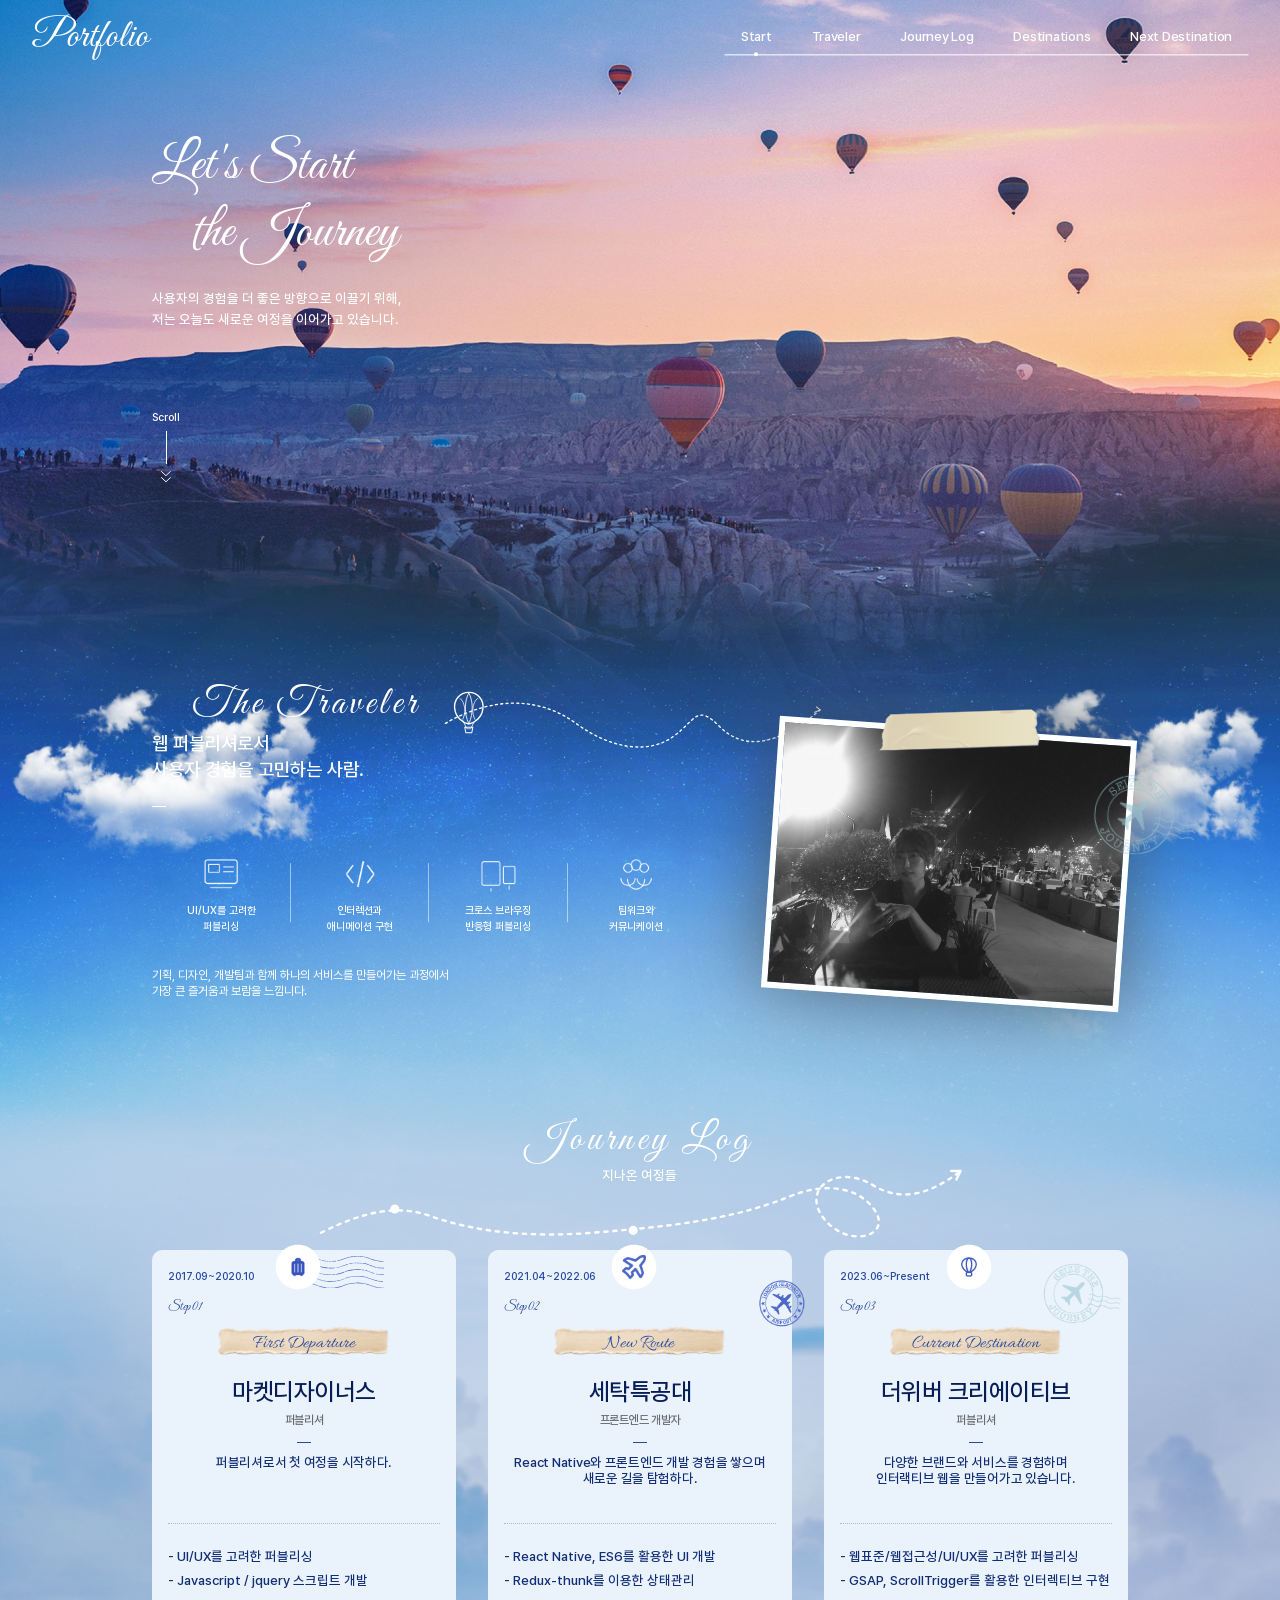
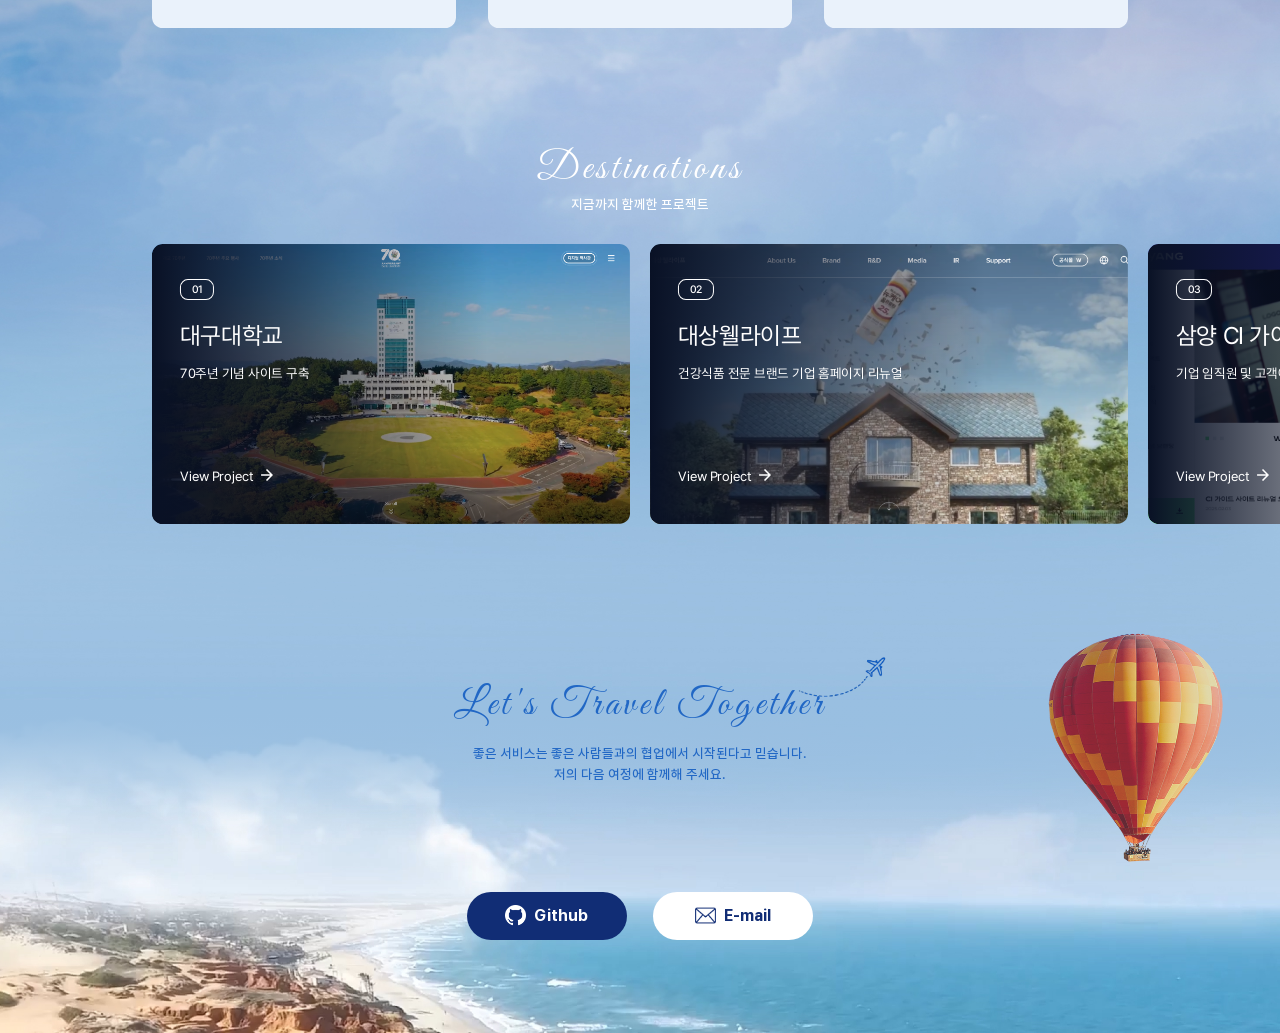
==== page/travel.html @ 0bab7b11 "update" ====
<!DOCTYPE html>
<html lang="ko">
<head>
    <meta charset="UTF-8">
    <meta http-equiv="X-UA-Compatible" content="IE=edge">
    <meta name="viewport" content="initial-scale=1.0, maximum-scale=1.0,user-scalable=no,width=device-width" />
    <meta name="format-detection" content="telephone=no" />
    <meta property="og:url" content="">
    <meta property="og:image" content="">
    <meta name="keywords" content="">
    <meta name="description" content="">
    <meta property="og:title" content="">
    <meta property="og:description" content="">
    <meta property="og:type" content="website">
    <link rel="shortcut icon" type="image/x-icon" href="">
    <link rel="stylesheet" type="text/css" href="../css/plugin/swiper-11.2.10.min.css">
    <link rel="stylesheet" type="text/css" href="../css/reset/style.min.css">
    <link rel="stylesheet" type="text/css" href="../css/font/style.min.css">
    <link rel="stylesheet" type="text/css" href="../css/layout/style.min.css">
    <link rel="stylesheet" href="../css/page/travel/style.min.css">
    <title></title>
</head>
<body>
    <div id="wrap"  class="wrap travel">
        <div id="header">
            <a href="/" class="logo">Portfolio</a>
            <div class="gnb_wrap">
                <ul class="gnb_list">
                    <li class="active"><span>Start</span></li>
                    <li><span>Traveler</span></li>
                    <li><span>Journey Log</span></li>
                    <li><span>Destinations</span></li>
                    <li><span>Next Destination</span></li>
                </ul>
            </div>
            <div class="etc_wrap">
                <button type="button" class="mobile_menu_btn"><i></i><i></i><i></i>모바일 메뉴</button>
            </div>
        </div>
        <div id="container" class="container">
            <div class="content">
				<div class="sec sec01">
                    <div class="bg_box"></div>
                    <div class="con01">
                        <div class="row_wrap">
                            <div class="row">
                                <div class="col-10 offset-1">
                                    <div class="kv_tit">
                                        <strong>Let's Start</strong>
                                        <strong>the Journey</strong>
                                    </div>
                                    <p class="kv_sub_txt">
                                        사용자의 경험을 더 좋은 방향으로 이끌기 위해,<br>
                                        저는 오늘도 새로운 여정을 이어가고 있습니다.
                                    </p>
                                    <div class="scroll_box">
                                        <span class="scroll_txt">Scroll</span>
                                        <div class="scroll_arrow"></div>
                                    </div>
                                </div>
                            </div>
                        </div>
                    </div>
                    <div class="con02">
                        <div class="cont cont01">
                            <div class="cloud_box">
                                <div class="cloud_img01"></div>
                                <div class="cloud_img02"></div>
                            </div>
                            <div class="row_wrap">
                                <div class="row">
                                    <div class="col-10 offset-1">
                                        <div class="cont01_box">
                                            <div class="tit_box">
                                                <h3>The Traveler <span class="shape_icon"></span></h3>
                                                <p class="tit_info">웹 퍼블리셔로서<br>사용자 경험을 고민하는 사람.</p>
                                                <em class="line"></em>
                                                <div class="info_item">
                                                    <div class="ux_item">
                                                        <img src="../images/travel/icon_uiux.png" alt="">
                                                        <span>UI/UX를 고려한<br>퍼블리싱</span>
                                                    </div>
                                                    <div class="ux_item">
                                                        <img src="../images/travel/icon_code_fixed.png" alt="">
                                                        <span>인터렉션과<br>애니메이션 구현</span>
                                                    </div>
                                                    <div class="ux_item">
                                                        <img src="../images/travel/icon_responsive.png" alt="">
                                                        <span>크로스 브라우징<br>반응형 퍼블리싱</span>
                                                    </div>
                                                    <div class="ux_item">
                                                        <img src="../images/travel/icon_teamwork.png" alt="">
                                                        <span>팀워크와<br>커뮤니케이션</span>
                                                    </div>
                                                </div>
                                                <strong>기획, 디자인, 개발팀과 함께 하나의 서비스를 만들어가는 과정에서<br>가장 큰 즐거움과 보람을 느낌니다. </strong>
                                            </div>
                                            <div class="img_box">
                                                <div class="sticker_icon"></div>
                                                <img src="../images/main/profile_img.jpg" alt="" class="profile_img">
                                                <span class="icon_stamp"></span>
                                            </div>
                                        </div>
                                    </div>
                                </div>
                            </div>
                        </div>
                        <div class="cont cont02">
                            <div class="row_wrap">
                                <div class="row">
                                    <div class="col-10 offset-1">
                                        <div class="tit_box">
                                            <h3>Journey Log</h3>
                                            <span>지나온 여정들</span>
                                            <div class="dot_top_line"></div>
                                        </div>
                                        <div class="list_box">
                                            <div class="box_item box01">
                                                <div class="icon_box">
                                                    <span class="icon_img01"></span>
                                                    <span class="icon_img02"></span>
                                                </div>
                                                <div class="box_inner">
                                                    <div class="txt_box">
                                                        <span class="period">2017.09~2020.10</span>
                                                        <span class="step">Step 01</span>
                                                        <div class="journey_step">
                                                            <p>First Departure</p>
                                                        </div>
                                                        <div class="sub_box">
                                                            <p class="company_txt">
                                                                마켓디자이너스<br>
                                                                <span>퍼블리셔</span>
                                                            </p>
                                                            <em class="line"></em>
                                                            <p class="sub_txt">퍼블리셔로서 첫 여정을 시작하다.</p>
                                                        </div>
                                                    </div>
                                                    <div class="info_box">
                                                        <ul>
                                                            <li>- UI/UX를 고려한 퍼블리싱</li>
                                                            <li>- Javascript / jquery 스크립트 개발</li>
                                                        </ul>
                                                    </div>
                                                </div>
                                            </div>
                                            <div class="box_item box02">
                                                <div class="icon_box">
                                                    <span class="icon_img01"></span>
                                                    <span class="icon_img02"></span>
                                                </div>
                                                <div class="box_inner">
                                                    <div class="txt_box">
                                                        <span class="period">2021.04~2022.06</span>
                                                        <span class="step">Step 02</span>
                                                        <div class="journey_step">
                                                            <p>New Route</p>
                                                        </div>
                                                        <div class="sub_box">
                                                            <p class="company_txt">
                                                                세탁특공대<br>
                                                                <span>프론트엔드 개발자</span>
                                                            </p>
                                                            <em class="line"></em>
                                                            <p class="sub_txt">React Native와 프론트엔드 개발 경험을 쌓으며<br>새로운 길을 탐험하다.</p>
                                                        </div>
                                                    </div>
                                                    <div class="info_box">
                                                        <ul>
                                                            <li>- React Native, ES6를 활용한 UI 개발</li>
                                                            <li>- Redux-thunk를 이용한 상태관리</li>
                                                        </ul>
                                                    </div>
                                                </div>
                                            </div>
                                            <div class="box_item box03">
                                                <div class="icon_box">
                                                    <span class="icon_img01"></span>
                                                    <span class="icon_img02"></span>
                                                </div>
                                                <div class="box_inner">
                                                    <div class="txt_box">
                                                        <span class="period">2023.06~Present</span>
                                                        <span class="step">Step 03</span>
                                                        <div class="journey_step">
                                                            <p>Current Destination</p>
                                                        </div>
                                                        <div class="sub_box">
                                                            <p class="company_txt">
                                                                더위버 크리에이티브<br>
                                                                <span>퍼블리셔</span>
                                                            </p>
                                                            <em class="line"></em>
                                                            <p class="sub_txt">다양한 브랜드와 서비스를 경험하며<br>인터랙티브 웹을 만들어가고 있습니다.</p>
                                                        </div>
                                                    </div>
                                                    <div class="info_box">
                                                        <ul>
                                                            <li>- 웹표준/웹접근성/UI/UX를 고려한 퍼블리싱</li>
                                                            <li>- GSAP, ScrollTrigger를 활용한 인터렉티브 구현</li>
                                                        </ul>
                                                    </div>
                                                </div>
                                            </div>
                                        </div>
                                        <div class="dot_bottom_line"></div>
                                        <!-- <p class="log_txt">더 넓은 세상을 경험하며, 더 좋은 사용자 경험을 만들어가는 여정은 계속됩니다.</p> -->
                                    </div>
                                </div>
                            </div>
                        </div>
                        <div class="cont cont03">
                            <div class="row_wrap">
                                <div class="row">
                                    <div class="col-10 offset-1">
                                        <div class="tit_box">
                                            <h3>Destinations</h3>
                                            <span>지금까지 함께한 프로젝트</span>
                                        </div>
                                        <div class="swiper project_swiper">
                                            <div class="swiper-wrapper">
                                                <div class="swiper-slide">
                                                    <div class="bg_img"></div>
                                                    <div class="slide_inner">
                                                        <div class="project_tit">
                                                            <span class="number">01</span>
                                                            <strong>대구대학교</strong>
                                                            <p>70주년 기념 사이트 구축</p>
                                                        </div>
                                                        <a href="./sub_page/page12.html" class="link_txt">View Project <span class="arrow_btn"></span></a>
                                                    </div>
                                                </div>
                                                <div class="swiper-slide">
                                                    <div class="bg_img"></div>
                                                    <div class="slide_inner">
                                                        <div class="project_tit">
                                                            <span class="number">02</span>
                                                            <strong>대상웰라이프</strong>
                                                            <p>건강식품 전문 브랜드 기업 홈페이지 리뉴얼</p>
                                                        </div>
                                                        <a href="./sub_page/page11.html" class="link_txt">View Project <span class="arrow_btn"></span></a>
                                                    </div>
                                                </div>
                                                <div class="swiper-slide">
                                                    <div class="bg_img"></div>
                                                    <div class="slide_inner">
                                                        <div class="project_tit">
                                                            <span class="number">03</span>
                                                            <strong>삼양 CI 가이드</strong>
                                                            <p>기업 임직원 및 고객에게 효율적으로 전달하기 위한 사이트 구축</p>
                                                        </div>
                                                        <a href="./sub_page/page10.html" class="link_txt">View Project <span class="arrow_btn"></span></a>
                                                    </div>
                                                </div>
                                                <div class="swiper-slide">
                                                    <div class="bg_img"></div>
                                                    <div class="slide_inner">
                                                        <div class="project_tit">
                                                            <span class="number">04</span>
                                                            <strong>삼양홀딩스</strong>
                                                            <p>기업CI 변경으로 인한 전 계열사 CI 리뉴얼 작업</p>
                                                        </div>
                                                        <a href="./sub_page/page9.html" class="link_txt">View Project <span class="arrow_btn"></span></a>
                                                    </div>
                                                </div>
                                                <div class="swiper-slide">
                                                    <div class="bg_img"></div>
                                                    <div class="slide_inner">
                                                        <div class="project_tit">
                                                            <span class="number">05</span>
                                                            <strong>하나투어</strong>
                                                            <p>국·영·중·일 4개 언어 버전의 통합 웹사이트 구축</p>
                                                        </div>
                                                        <a href="./sub_page/page8.html" class="link_txt">View Project <span class="arrow_btn"></span></a>
                                                    </div>
                                                </div>
                                                <div class="swiper-slide">
                                                    <div class="bg_img"></div>
                                                    <div class="slide_inner">
                                                        <div class="project_tit">
                                                            <span class="number">06</span>
                                                            <strong>삼익 THK</strong>
                                                            <p>B2B 제조기업 웹사이트 리뉴얼 구축</p>
                                                        </div>
                                                        <a href="./sub_page/page7.html" class="link_txt">View Project <span class="arrow_btn"></span></a>
                                                    </div>
                                                </div>
                                                <div class="swiper-slide">
                                                    <div class="bg_img"></div>
                                                    <div class="slide_inner">
                                                        <div class="project_tit">
                                                            <span class="number">07</span>
                                                            <strong>BGF 에코머티리얼즈</strong>
                                                            <p>금속/화학업분야 웹사이트 구축</p>
                                                        </div>
                                                        <a href="./sub_page/page6.html" class="link_txt">View Project <span class="arrow_btn"></span></a>
                                                    </div>
                                                </div>
                                                <div class="swiper-slide">
                                                    <div class="bg_img"></div>
                                                    <div class="slide_inner">
                                                        <div class="project_tit">
                                                            <span class="number">08</span>
                                                            <strong>세탁특공대</strong>
                                                            <p>세탁특공대 앱 서비스</p>
                                                        </div>
                                                        <a href="./sub_page/page5.html" class="link_txt">View Project <span class="arrow_btn"></span></a>
                                                    </div>
                                                </div>
                                                <div class="swiper-slide">
                                                    <div class="bg_img"></div>
                                                    <div class="slide_inner">
                                                        <div class="project_tit">
                                                            <span class="number">09</span>
                                                            <strong>위매치다이사</strong>
                                                            <p>위매치다이사 서비스 구축 및 유지운영</p>
                                                        </div>
                                                        <a href="./sub_page/page4.html" class="link_txt">View Project <span class="arrow_btn"></span></a>
                                                    </div>
                                                </div>
                                                <div class="swiper-slide">
                                                    <div class="bg_img"></div>
                                                    <div class="slide_inner">
                                                        <div class="project_tit">
                                                            <span class="number">10</span>
                                                            <strong>마켓디자이너스</strong>
                                                            <p>마켓디자이너스 리뉴얼 및 유지운영</p>
                                                        </div>
                                                        <a href="./sub_page/page3.html" class="link_txt">View Project <span class="arrow_btn"></span></a>
                                                    </div>
                                                </div>
                                                <div class="swiper-slide">
                                                    <div class="bg_img"></div>
                                                    <div class="slide_inner">
                                                        <div class="project_tit">
                                                            <span class="number">11</span>
                                                            <strong>위매치부동산</strong>
                                                            <p>위매치부동산 리뉴얼 및 유지운영</p>
                                                        </div>
                                                        <a href="./sub_page/page2.html" class="link_txt">View Project <span class="arrow_btn"></span></a>
                                                    </div>
                                                </div>
                                                <div class="swiper-slide">
                                                    <div class="bg_img"></div>
                                                    <div class="slide_inner">
                                                        <div class="project_tit">
                                                            <span class="number">12</span>
                                                            <strong>위매치머니</strong>
                                                            <p>위매치머니 리뉴얼 및 유지운영</p>
                                                        </div>
                                                        <a href="./sub_page/page1.html" class="link_txt">View Project <span class="arrow_btn"></span></a>
                                                    </div>
                                                </div>
                                            </div>
                                            <div class="swiper-pagination"></div>
                                        </div>
                                    </div>
                                </div>
                            </div>
                        </div>
                        <div class="cont cont04">
                            <div class="icon_balloon"></div>
                            <div class="row_wrap">
                                <div class="row">
                                    <div class="col-10 offset-1">
                                        <div class="tit_box">
                                            <h3>Let's Travel Together <span class="shape_icon"></span></h3>
                                            <span>
                                                좋은 서비스는 좋은 사람들과의 협업에서 시작된다고 믿습니다.<br>
                                                저의 다음 여정에 함께해 주세요.
                                            </span>
                                        </div>
                                        <div class="contact_box">
                                            <a href="https://github.com/elisabethyoon" target="_blank"><span class="github_icon"></span>Github</a>
                                            <a href="mailto:careerbetty@gmail.com" target="_blank"><span class="email_icon"></span>E-mail</a>
                                        </div>
                                    </div>
                                </div>
                            </div>
                        </div>
                    </div>
                    <div class="video_wrap">
                        <video muted playsinline loop src="../images/travel/sec01_video.mp4"></video>
                    </div>
                </div>
            </div>
        </div>
        <!-- grid -->
        <div class="grid_guide" id="gridGuide">
            <div class="row_wrap">
                <div class="row">
                    <div class="col-1">
                        <div class="content"></div>
                    </div>
                    <div class="col-1">
                        <div class="content"></div>
                    </div>
                    <div class="col-1">
                        <div class="content"></div>
                    </div>
                    <div class="col-1">
                        <div class="content"></div>
                    </div>
                    <div class="col-1">
                        <div class="content"></div>
                    </div>
                    <div class="col-1">
                        <div class="content"></div>
                    </div>
                    <div class="col-1">
                        <div class="content"></div>
                    </div>
                    <div class="col-1">
                        <div class="content"></div>
                    </div>
                    <div class="col-1">
                        <div class="content"></div>
                    </div>
                    <div class="col-1">
                        <div class="content"></div>
                    </div>
                    <div class="col-1">
                        <div class="content"></div>
                    </div>
                    <div class="col-1">
                        <div class="content"></div>
                    </div>
                </div>
            </div>
        </div>
        <!-- // grid -->
    </div>
    <!-- plugin -->
    <script src="../js/plugin/jquery-3.4.1.min.js"></script>
    <script src="../js/plugin/lenis.min.js"></script>
    <script src="../js/plugin/gsap.min.js"></script>
    <script src="../js/plugin/ScrollTrigger.min.js"></script>
    <script src="../js/plugin/ScrollToPlugin.min.js"></script>
    <script src="../js/plugin/swiper11.2.10.min.js"></script>
    <!-- <script src="../js/page/main.js"></script> -->
    <script src="../js/page/travel.js"></script>
</body>
</html>
---- css/reset/style.min.css ----
@media(min-width: 1025px){.col-1{flex:0 0 auto;flex-basis:8.3333333333%;width:8.3333333333%;padding:0 calc(max(calc(20px * var(--base-ratio)), calc(calc(20 / var(--base-size)) * var(--base-percent)))*.5);box-sizing:border-box;position:relative}.offset-1{margin-left:8.3333333333%;position:relative}.col-2{flex:0 0 auto;flex-basis:16.6666666667%;width:16.6666666667%;padding:0 calc(max(calc(20px * var(--base-ratio)), calc(calc(20 / var(--base-size)) * var(--base-percent)))*.5);box-sizing:border-box;position:relative}.offset-2{margin-left:16.6666666667%;position:relative}.col-3{flex:0 0 auto;flex-basis:25%;width:25%;padding:0 calc(max(calc(20px * var(--base-ratio)), calc(calc(20 / var(--base-size)) * var(--base-percent)))*.5);box-sizing:border-box;position:relative}.offset-3{margin-left:25%;position:relative}.col-4{flex:0 0 auto;flex-basis:33.3333333333%;width:33.3333333333%;padding:0 calc(max(calc(20px * var(--base-ratio)), calc(calc(20 / var(--base-size)) * var(--base-percent)))*.5);box-sizing:border-box;position:relative}.offset-4{margin-left:33.3333333333%;position:relative}.col-5{flex:0 0 auto;flex-basis:41.6666666667%;width:41.6666666667%;padding:0 calc(max(calc(20px * var(--base-ratio)), calc(calc(20 / var(--base-size)) * var(--base-percent)))*.5);box-sizing:border-box;position:relative}.offset-5{margin-left:41.6666666667%;position:relative}.col-6{flex:0 0 auto;flex-basis:50%;width:50%;padding:0 calc(max(calc(20px * var(--base-ratio)), calc(calc(20 / var(--base-size)) * var(--base-percent)))*.5);box-sizing:border-box;position:relative}.offset-6{margin-left:50%;position:relative}.col-7{flex:0 0 auto;flex-basis:58.3333333333%;width:58.3333333333%;padding:0 calc(max(calc(20px * var(--base-ratio)), calc(calc(20 / var(--base-size)) * var(--base-percent)))*.5);box-sizing:border-box;position:relative}.offset-7{margin-left:58.3333333333%;position:relative}.col-8{flex:0 0 auto;flex-basis:66.6666666667%;width:66.6666666667%;padding:0 calc(max(calc(20px * var(--base-ratio)), calc(calc(20 / var(--base-size)) * var(--base-percent)))*.5);box-sizing:border-box;position:relative}.offset-8{margin-left:66.6666666667%;position:relative}.col-9{flex:0 0 auto;flex-basis:75%;width:75%;padding:0 calc(max(calc(20px * var(--base-ratio)), calc(calc(20 / var(--base-size)) * var(--base-percent)))*.5);box-sizing:border-box;position:relative}.offset-9{margin-left:75%;position:relative}.col-10{flex:0 0 auto;flex-basis:83.3333333333%;width:83.3333333333%;padding:0 calc(max(calc(20px * var(--base-ratio)), calc(calc(20 / var(--base-size)) * var(--base-percent)))*.5);box-sizing:border-box;position:relative}.offset-10{margin-left:83.3333333333%;position:relative}.col-11{flex:0 0 auto;flex-basis:91.6666666667%;width:91.6666666667%;padding:0 calc(max(calc(20px * var(--base-ratio)), calc(calc(20 / var(--base-size)) * var(--base-percent)))*.5);box-sizing:border-box;position:relative}.offset-11{margin-left:91.6666666667%;position:relative}.col-12{flex:0 0 auto;flex-basis:100%;width:100%;padding:0 calc(max(calc(20px * var(--base-ratio)), calc(calc(20 / var(--base-size)) * var(--base-percent)))*.5);box-sizing:border-box;position:relative}.offset-12{margin-left:100%;position:relative}}html,body,p,h1,h2,h3,h4,h5,h6,ul,ol,li,dl,dt,dd,p,table,th,td,form,fieldset,legend,input,textarea,button,select{padding:0;margin:0}body{font-family:"Pretendard","Apple SD Gothic Neo","Malgun Gothic","맑은 고딕",Helvetica,Arial,sans-serif;color:#666;font-weight:500;line-height:1;-webkit-text-size-adjust:100%;word-break:keep-all;word-wrap:break-word}html,body{font-size:max(calc(16px * var(--base-ratio)), calc(calc(16 / var(--base-size)) * var(--base-percent)))}h1,h2,h3,h4,h5,h6,strong{margin:0;font-size:100%;font-weight:normal;line-height:1;-webkit-margin-after:0;margin-block-end:0;-webkit-margin-before:0;margin-block-start:0}b{font-weight:bold}select,button,input,textarea,pre{font-family:inherit;font-size:max(calc(16px * var(--base-ratio)), calc(calc(16 / var(--base-size)) * var(--base-percent)));color:#666}pre{white-space:pre-wrap}fieldset,img,button,iframe{border:0}img,input,button{vertical-align:top}img{display:block;max-width:100%}table{width:100%;border-collapse:collapse;border-spacing:0;word-break:break-all;word-wrap:break-word}address,em{font-style:normal}ol,ul,li{list-style:none}hr{display:none}a{text-decoration:none;color:inherit}a:hover,a:active{text-decoration:none}legend{position:absolute;left:-9999px;top:0}caption{overflow:hidden;width:0;height:0;font-size:0;line-height:0}button{background:none;cursor:pointer;-webkit-apperance:none}button::-moz-focus-inner{padding:0;border:0}textarea{resize:none}*{box-sizing:border-box}.blind{display:none;position:absolute;width:1px;height:1px;margin:-1px;padding:0;overflow:hidden;clip:rect(0, 0, 0, 0);border:0;text-indent:100%;white-space:nowrap;overflow:hidden}article,aside,details,figcaption,figure,footer,header,hgroup,menu,nav,section{display:block;margin:0;padding:0}input[type=text],input[type=password],input[type=number],input[type=tel],input[type=email],input[type=button],input[type=submit]{border-radius:0;-webkit-appearance:none;-moz-appearance:none}textarea{border-radius:0;-webkit-appearance:none;-moz-appearance:none}input::-moz-placeholder,textarea::-moz-placeholder{color:#999}input::-moz-placeholder, textarea::-moz-placeholder{color:#999}input::placeholder,textarea::placeholder{color:#999}input:-webkit-autofill{-webkit-box-shadow:0 0 0 1000px #fff inset}.hide{display:none !important;visibility:hidden !important}.swiper-scrollbar-drag{cursor:pointer}@media(min-width: 1025px)and (pointer: fine){:root{--pointer: fine}}@media(max-width: 1024px),(max-width: 1366px)and (pointer: coarse){:root{--pointer: coarse}}
---- css/font/style.min.css ----
@media(min-width: 1025px){.col-1{flex:0 0 auto;flex-basis:8.3333333333%;width:8.3333333333%;padding:0 calc(max(calc(20px * var(--base-ratio)), calc(calc(20 / var(--base-size)) * var(--base-percent)))*.5);box-sizing:border-box;position:relative}.offset-1{margin-left:8.3333333333%;position:relative}.col-2{flex:0 0 auto;flex-basis:16.6666666667%;width:16.6666666667%;padding:0 calc(max(calc(20px * var(--base-ratio)), calc(calc(20 / var(--base-size)) * var(--base-percent)))*.5);box-sizing:border-box;position:relative}.offset-2{margin-left:16.6666666667%;position:relative}.col-3{flex:0 0 auto;flex-basis:25%;width:25%;padding:0 calc(max(calc(20px * var(--base-ratio)), calc(calc(20 / var(--base-size)) * var(--base-percent)))*.5);box-sizing:border-box;position:relative}.offset-3{margin-left:25%;position:relative}.col-4{flex:0 0 auto;flex-basis:33.3333333333%;width:33.3333333333%;padding:0 calc(max(calc(20px * var(--base-ratio)), calc(calc(20 / var(--base-size)) * var(--base-percent)))*.5);box-sizing:border-box;position:relative}.offset-4{margin-left:33.3333333333%;position:relative}.col-5{flex:0 0 auto;flex-basis:41.6666666667%;width:41.6666666667%;padding:0 calc(max(calc(20px * var(--base-ratio)), calc(calc(20 / var(--base-size)) * var(--base-percent)))*.5);box-sizing:border-box;position:relative}.offset-5{margin-left:41.6666666667%;position:relative}.col-6{flex:0 0 auto;flex-basis:50%;width:50%;padding:0 calc(max(calc(20px * var(--base-ratio)), calc(calc(20 / var(--base-size)) * var(--base-percent)))*.5);box-sizing:border-box;position:relative}.offset-6{margin-left:50%;position:relative}.col-7{flex:0 0 auto;flex-basis:58.3333333333%;width:58.3333333333%;padding:0 calc(max(calc(20px * var(--base-ratio)), calc(calc(20 / var(--base-size)) * var(--base-percent)))*.5);box-sizing:border-box;position:relative}.offset-7{margin-left:58.3333333333%;position:relative}.col-8{flex:0 0 auto;flex-basis:66.6666666667%;width:66.6666666667%;padding:0 calc(max(calc(20px * var(--base-ratio)), calc(calc(20 / var(--base-size)) * var(--base-percent)))*.5);box-sizing:border-box;position:relative}.offset-8{margin-left:66.6666666667%;position:relative}.col-9{flex:0 0 auto;flex-basis:75%;width:75%;padding:0 calc(max(calc(20px * var(--base-ratio)), calc(calc(20 / var(--base-size)) * var(--base-percent)))*.5);box-sizing:border-box;position:relative}.offset-9{margin-left:75%;position:relative}.col-10{flex:0 0 auto;flex-basis:83.3333333333%;width:83.3333333333%;padding:0 calc(max(calc(20px * var(--base-ratio)), calc(calc(20 / var(--base-size)) * var(--base-percent)))*.5);box-sizing:border-box;position:relative}.offset-10{margin-left:83.3333333333%;position:relative}.col-11{flex:0 0 auto;flex-basis:91.6666666667%;width:91.6666666667%;padding:0 calc(max(calc(20px * var(--base-ratio)), calc(calc(20 / var(--base-size)) * var(--base-percent)))*.5);box-sizing:border-box;position:relative}.offset-11{margin-left:91.6666666667%;position:relative}.col-12{flex:0 0 auto;flex-basis:100%;width:100%;padding:0 calc(max(calc(20px * var(--base-ratio)), calc(calc(20 / var(--base-size)) * var(--base-percent)))*.5);box-sizing:border-box;position:relative}.offset-12{margin-left:100%;position:relative}}@font-face{font-family:"Prompt";src:url("../../fonts/Prompt-Regular.woff2") format("woff2"),url("../../fonts/Prompt-Regular.woff") format("woff");font-weight:400;font-style:normal}@font-face{font-family:"Prompt";src:url("../../fonts/Prompt-Bold.woff2") format("woff2"),url("../../fonts/Prompt-Bold.woff") format("woff");font-weight:700;font-style:bold}@font-face{font-family:"CormorantGaramond";src:url("../../fonts/CormorantGaramond-Regular.woff") format("woff");font-weight:400;font-style:normal}@font-face{font-family:"CormorantGaramond";src:url("../../fonts/CormorantGaramond-Bold.woff") format("woff");font-weight:700;font-style:bold}@font-face{font-family:"GreatVibes";src:url("../../fonts/GreatVibes-Regular.woff") format("woff");font-weight:400;font-style:normal}@font-face{font-family:"Allura";src:url("../../fonts/Allura-Regular.woff") format("woff");font-weight:400;font-style:normal}@font-face{font-family:"Pretendard";font-display:swap;font-style:normal;font-weight:300;src:url("../../fonts/Pretendard-Light.woff2") format("woff2")}@font-face{font-family:"Pretendard";font-display:swap;font-style:normal;font-weight:400;src:url("../../fonts/Pretendard-Regular.woff2") format("woff2")}@font-face{font-family:"Pretendard";font-display:swap;font-style:normal;font-weight:500;src:url("../../fonts/Pretendard-Medium.woff2") format("woff2")}@font-face{font-family:"Pretendard";font-display:swap;font-style:normal;font-weight:bold;src:url("../../fonts/Pretendard-Bold.woff2") format("woff2")}
---- css/layout/style.min.css ----
@media(min-width: 1025px){.col-1{flex:0 0 auto;flex-basis:8.3333333333%;width:8.3333333333%;padding:0 calc(max(calc(20px * var(--base-ratio)), calc(calc(20 / var(--base-size)) * var(--base-percent)))*.5);box-sizing:border-box;position:relative}.offset-1{margin-left:8.3333333333%;position:relative}.col-2{flex:0 0 auto;flex-basis:16.6666666667%;width:16.6666666667%;padding:0 calc(max(calc(20px * var(--base-ratio)), calc(calc(20 / var(--base-size)) * var(--base-percent)))*.5);box-sizing:border-box;position:relative}.offset-2{margin-left:16.6666666667%;position:relative}.col-3{flex:0 0 auto;flex-basis:25%;width:25%;padding:0 calc(max(calc(20px * var(--base-ratio)), calc(calc(20 / var(--base-size)) * var(--base-percent)))*.5);box-sizing:border-box;position:relative}.offset-3{margin-left:25%;position:relative}.col-4{flex:0 0 auto;flex-basis:33.3333333333%;width:33.3333333333%;padding:0 calc(max(calc(20px * var(--base-ratio)), calc(calc(20 / var(--base-size)) * var(--base-percent)))*.5);box-sizing:border-box;position:relative}.offset-4{margin-left:33.3333333333%;position:relative}.col-5{flex:0 0 auto;flex-basis:41.6666666667%;width:41.6666666667%;padding:0 calc(max(calc(20px * var(--base-ratio)), calc(calc(20 / var(--base-size)) * var(--base-percent)))*.5);box-sizing:border-box;position:relative}.offset-5{margin-left:41.6666666667%;position:relative}.col-6{flex:0 0 auto;flex-basis:50%;width:50%;padding:0 calc(max(calc(20px * var(--base-ratio)), calc(calc(20 / var(--base-size)) * var(--base-percent)))*.5);box-sizing:border-box;position:relative}.offset-6{margin-left:50%;position:relative}.col-7{flex:0 0 auto;flex-basis:58.3333333333%;width:58.3333333333%;padding:0 calc(max(calc(20px * var(--base-ratio)), calc(calc(20 / var(--base-size)) * var(--base-percent)))*.5);box-sizing:border-box;position:relative}.offset-7{margin-left:58.3333333333%;position:relative}.col-8{flex:0 0 auto;flex-basis:66.6666666667%;width:66.6666666667%;padding:0 calc(max(calc(20px * var(--base-ratio)), calc(calc(20 / var(--base-size)) * var(--base-percent)))*.5);box-sizing:border-box;position:relative}.offset-8{margin-left:66.6666666667%;position:relative}.col-9{flex:0 0 auto;flex-basis:75%;width:75%;padding:0 calc(max(calc(20px * var(--base-ratio)), calc(calc(20 / var(--base-size)) * var(--base-percent)))*.5);box-sizing:border-box;position:relative}.offset-9{margin-left:75%;position:relative}.col-10{flex:0 0 auto;flex-basis:83.3333333333%;width:83.3333333333%;padding:0 calc(max(calc(20px * var(--base-ratio)), calc(calc(20 / var(--base-size)) * var(--base-percent)))*.5);box-sizing:border-box;position:relative}.offset-10{margin-left:83.3333333333%;position:relative}.col-11{flex:0 0 auto;flex-basis:91.6666666667%;width:91.6666666667%;padding:0 calc(max(calc(20px * var(--base-ratio)), calc(calc(20 / var(--base-size)) * var(--base-percent)))*.5);box-sizing:border-box;position:relative}.offset-11{margin-left:91.6666666667%;position:relative}.col-12{flex:0 0 auto;flex-basis:100%;width:100%;padding:0 calc(max(calc(20px * var(--base-ratio)), calc(calc(20 / var(--base-size)) * var(--base-percent)))*.5);box-sizing:border-box;position:relative}.offset-12{margin-left:100%;position:relative}}html{--window-w:100vw;--window-h:100vh}:root{--base-ratio: 0.5;--base-size: 1920;--base-percent: 100vw}@media(max-width: 1024px){:root{--base-ratio: 1;--base-size: 1;--base-percent: 1px}}html,body{overflow-anchor:none}html.overflow,body.overflow{height:100%;min-height:100%;overflow:hidden !important;touch-action:none}#wrap{position:relative;width:100%}#wrap .content{padding:0 0 max(calc(180px * var(--base-ratio)), calc(calc(180 / var(--base-size)) * var(--base-percent)))}@media(max-width: 1024px){#wrap .content{padding:0 0 max(calc(100px * var(--base-ratio)), calc(calc(100 / var(--base-size)) * var(--base-percent)))}}.sticky{position:-webkit-sticky;position:sticky;top:0;left:0;width:100%;height:100vh;overflow:hidden}.pc_on{display:block}.tablet_on{display:none}.m_on{display:none}.pc_none{display:none}.tablet_m_on{display:none}.tablet_none{display:block}.m_none{display:block}.laptop_on{display:none}.laptop_none{display:block}@media(max-width: 1535px){.laptop_on{display:block}.laptop_none{display:none}}@media(max-width: 1024px){.laptop_none{display:block}.pc_on{display:none}.tablet_m_on{display:block}.tablet_on{display:block}.m_on{display:none}.pc_none{display:block}.tablet_none{display:none}.m_none{display:block}}@media(max-width: 767px){.laptop_none{display:block}.pc_on{display:none}.tablet_on{display:none}.m_on{display:block}.pc_none{display:block}.tablet_none{display:block}.m_none{display:none}}.row_wrap{padding:0 max(calc(80px * var(--base-ratio)), calc(calc(80 / var(--base-size)) * var(--base-percent)))}@media(max-width: 1024px){.row_wrap{padding:0 max(calc(40px * var(--base-ratio)), calc(calc(40 / var(--base-size)) * var(--base-percent)))}}@media(max-width: 767px){.row_wrap{padding:0 max(calc(20px * var(--base-ratio)), calc(calc(20 / var(--base-size)) * var(--base-percent)))}}.row{position:relative}@media(min-width: 1025px){.row{display:flex;flex-wrap:wrap;margin:0 calc(max(calc(20px * var(--base-ratio)), calc(calc(20 / var(--base-size)) * var(--base-percent)))*.5*-1)}}.grid_guide{position:fixed;left:0;top:0;width:100%;height:100vh;pointer-events:none;z-index:999999;display:none}.grid_guide.is-active{display:block}.grid_guide .container{width:100%;height:100%}.grid_guide .row{display:flex;flex-wrap:wrap}.grid_guide .row .content{padding:0;height:100vh;opacity:.5}.grid_guide .row .col-1{flex:0 0 auto;box-sizing:border-box;position:relative}@media(min-width: 1025px){.grid_guide .row{margin:0 calc(max(calc(20px * var(--base-ratio)), calc(calc(20 / var(--base-size)) * var(--base-percent)))*.5*-1)}.grid_guide .row .content{background-color:pink}.grid_guide .row .col-1{flex-basis:8.3333333333%;width:9.0909090909%;padding:0 calc(max(calc(20px * var(--base-ratio)), calc(calc(20 / var(--base-size)) * var(--base-percent)))*.5)}.grid_guide .row .col-1:nth-of-type(n + 13){display:none}}@media(min-width: 768px)and (max-width: 1024px){.grid_guide .row{margin:0 calc(max(calc(20px * var(--base-ratio)), calc(calc(20 / var(--base-size)) * var(--base-percent)))*.5*-1)}.grid_guide .row .content{background-color:#7878ff}.grid_guide .row .col-1{flex-basis:12.5%;width:14.2857142857%;padding:0 calc(max(calc(20px * var(--base-ratio)), calc(calc(20 / var(--base-size)) * var(--base-percent)))*.5)}.grid_guide .row .col-1:nth-of-type(n + 9){display:none}}@media(max-width: 767px){.grid_guide .row{margin:0 calc(max(calc(20px * var(--base-ratio)), calc(calc(20 / var(--base-size)) * var(--base-percent)))*.5*-1)}.grid_guide .row .content{background-color:#7878ff}.grid_guide .row .col-1{flex-basis:25%;width:33.3333333333%;padding:0 calc(max(calc(20px * var(--base-ratio)), calc(calc(20 / var(--base-size)) * var(--base-percent)))*.5)}.grid_guide .row .col-1:nth-of-type(n + 5){display:none}}@media(min-width: 1025px){.col-1{flex:0 0 auto;flex-basis:8.3333333333%;width:8.3333333333%;padding:0 calc(max(calc(20px * var(--base-ratio)), calc(calc(20 / var(--base-size)) * var(--base-percent)))*.5);box-sizing:border-box;position:relative}.offset-1{margin-left:8.3333333333%;position:relative}.col-2{flex:0 0 auto;flex-basis:16.6666666667%;width:16.6666666667%;padding:0 calc(max(calc(20px * var(--base-ratio)), calc(calc(20 / var(--base-size)) * var(--base-percent)))*.5);box-sizing:border-box;position:relative}.offset-2{margin-left:16.6666666667%;position:relative}.col-3{flex:0 0 auto;flex-basis:25%;width:25%;padding:0 calc(max(calc(20px * var(--base-ratio)), calc(calc(20 / var(--base-size)) * var(--base-percent)))*.5);box-sizing:border-box;position:relative}.offset-3{margin-left:25%;position:relative}.col-4{flex:0 0 auto;flex-basis:33.3333333333%;width:33.3333333333%;padding:0 calc(max(calc(20px * var(--base-ratio)), calc(calc(20 / var(--base-size)) * var(--base-percent)))*.5);box-sizing:border-box;position:relative}.offset-4{margin-left:33.3333333333%;position:relative}.col-5{flex:0 0 auto;flex-basis:41.6666666667%;width:41.6666666667%;padding:0 calc(max(calc(20px * var(--base-ratio)), calc(calc(20 / var(--base-size)) * var(--base-percent)))*.5);box-sizing:border-box;position:relative}.offset-5{margin-left:41.6666666667%;position:relative}.col-6{flex:0 0 auto;flex-basis:50%;width:50%;padding:0 calc(max(calc(20px * var(--base-ratio)), calc(calc(20 / var(--base-size)) * var(--base-percent)))*.5);box-sizing:border-box;position:relative}.offset-6{margin-left:50%;position:relative}.col-7{flex:0 0 auto;flex-basis:58.3333333333%;width:58.3333333333%;padding:0 calc(max(calc(20px * var(--base-ratio)), calc(calc(20 / var(--base-size)) * var(--base-percent)))*.5);box-sizing:border-box;position:relative}.offset-7{margin-left:58.3333333333%;position:relative}.col-8{flex:0 0 auto;flex-basis:66.6666666667%;width:66.6666666667%;padding:0 calc(max(calc(20px * var(--base-ratio)), calc(calc(20 / var(--base-size)) * var(--base-percent)))*.5);box-sizing:border-box;position:relative}.offset-8{margin-left:66.6666666667%;position:relative}.col-9{flex:0 0 auto;flex-basis:75%;width:75%;padding:0 calc(max(calc(20px * var(--base-ratio)), calc(calc(20 / var(--base-size)) * var(--base-percent)))*.5);box-sizing:border-box;position:relative}.offset-9{margin-left:75%;position:relative}.col-10{flex:0 0 auto;flex-basis:83.3333333333%;width:83.3333333333%;padding:0 calc(max(calc(20px * var(--base-ratio)), calc(calc(20 / var(--base-size)) * var(--base-percent)))*.5);box-sizing:border-box;position:relative}.offset-10{margin-left:83.3333333333%;position:relative}.col-11{flex:0 0 auto;flex-basis:91.6666666667%;width:91.6666666667%;padding:0 calc(max(calc(20px * var(--base-ratio)), calc(calc(20 / var(--base-size)) * var(--base-percent)))*.5);box-sizing:border-box;position:relative}.offset-11{margin-left:91.6666666667%;position:relative}.col-12{flex:0 0 auto;flex-basis:100%;width:100%;padding:0 calc(max(calc(20px * var(--base-ratio)), calc(calc(20 / var(--base-size)) * var(--base-percent)))*.5);box-sizing:border-box;position:relative}.offset-12{margin-left:100%;position:relative}}:root{--swiper-autoplay: 4000}#wrap{min-width:320px}#wrap .scroll_box{display:flex;flex-wrap:wrap;justify-content:start;align-items:center;flex-direction:column;gap:max(calc(70px * var(--base-ratio)), calc(calc(70 / var(--base-size)) * var(--base-percent)));width:max(calc(30px * var(--base-ratio)), calc(calc(30 / var(--base-size)) * var(--base-percent)));padding-top:max(calc(120px * var(--base-ratio)), calc(calc(120 / var(--base-size)) * var(--base-percent)))}#wrap .scroll_box .scroll_txt{position:relative;font-size:max(calc(16px * var(--base-ratio)), calc(calc(16 / var(--base-size)) * var(--base-percent)));line-height:1.25;letter-spacing:0em;font-family:"Pretendard",sans-serif;color:#fff}#wrap .scroll_box .scroll_txt::after{content:"";position:absolute;bottom:max(calc(calc(calc(60 / var(--base-size)) * var(--base-percent)) * -1));left:50%;width:max(calc(1px * var(--base-ratio)), calc(calc(1 / var(--base-size)) * var(--base-percent)));height:max(calc(50px * var(--base-ratio)), calc(calc(50 / var(--base-size)) * var(--base-percent)));background-color:#fff}#wrap .scroll_box .scroll_arrow{overflow:hidden;position:relative;width:max(calc(15px * var(--base-ratio)), calc(calc(15 / var(--base-size)) * var(--base-percent)));height:max(calc(19px * var(--base-ratio)), calc(calc(19 / var(--base-size)) * var(--base-percent)));background:url("../../images/main/scroll_icon.svg") center/cover no-repeat;-webkit-animation:scrollDown 1.8s ease-in-out infinite;animation:scrollDown 1.8s ease-in-out infinite}@-webkit-keyframes scrollDown{0%{transform:translateY(10px)}50%{transform:translateY(0)}100%{transform:translateY(10px)}}@keyframes scrollDown{0%{transform:translateY(10px)}50%{transform:translateY(0)}100%{transform:translateY(10px)}}@media(max-width: 1024px){#wrap .scroll_box{gap:max(calc(6px * var(--base-ratio)), calc(calc(6 / var(--base-size)) * var(--base-percent)));bottom:max(calc(50px * var(--base-ratio)), calc(calc(50 / var(--base-size)) * var(--base-percent)))}#wrap .scroll_box .scroll_txt{font-size:max(calc(11px * var(--base-ratio)), calc(calc(11 / var(--base-size)) * var(--base-percent)));line-height:1.2727272727;letter-spacing:0em}#wrap .scroll_box .scroll_arrow{width:max(calc(12px * var(--base-ratio)), calc(calc(12 / var(--base-size)) * var(--base-percent)));height:max(calc(15px * var(--base-ratio)), calc(calc(15 / var(--base-size)) * var(--base-percent)));background:url("../../images/main/scroll_icon_m.svg") center/cover no-repeat}}#wrap .swiper-scrollbar{padding:max(calc(10px * var(--base-ratio)), calc(calc(10 / var(--base-size)) * var(--base-percent))) 0;width:100%;position:relative;inset:auto;cursor:pointer;background-color:rgba(0,0,0,0)}#wrap .swiper-scrollbar:before{content:"";width:100%;height:100%;position:absolute;left:0;top:50%;transform:translateY(-50%);background:#f3f4f6;border-radius:max(calc(4px * var(--base-ratio)), calc(calc(4 / var(--base-size)) * var(--base-percent)));height:max(calc(2px * var(--base-ratio)), calc(calc(2 / var(--base-size)) * var(--base-percent)))}#wrap .swiper-scrollbar .swiper-scrollbar-drag{background:#223d6d;border-radius:max(calc(4px * var(--base-ratio)), calc(calc(4 / var(--base-size)) * var(--base-percent)));height:max(calc(2px * var(--base-ratio)), calc(calc(2 / var(--base-size)) * var(--base-percent)));margin-top:0;position:absolute;top:calc(50% - max(calc(1px * var(--base-ratio)), calc(calc(1 / var(--base-size)) * var(--base-percent))))}@media(min-width: 1025px)and (pointer: fine){#wrap .swiper-scrollbar:hover .swiper-scrollbar-drag{height:max(calc(6px * var(--base-ratio)), calc(calc(6 / var(--base-size)) * var(--base-percent)));margin-top:max(calc(calc(calc(3 / var(--base-size)) * var(--base-percent)) * -1));top:50%}}#wrap .swiper-paging{display:flex;align-items:center;justify-content:center;margin-top:max(calc(40px * var(--base-ratio)), calc(calc(40 / var(--base-size)) * var(--base-percent)));gap:max(calc(20px * var(--base-ratio)), calc(calc(20 / var(--base-size)) * var(--base-percent)))}#wrap .swiper-paging .arrow{width:max(calc(32px * var(--base-ratio)), calc(calc(32 / var(--base-size)) * var(--base-percent)));height:max(calc(32px * var(--base-ratio)), calc(calc(32 / var(--base-size)) * var(--base-percent)));cursor:pointer;transition:.35s}#wrap .swiper-paging .prev_btn{background:url("/images/common/swiper_prev_btn.png") center no-repeat;background-size:100%}#wrap .swiper-paging .next_btn{background:url("/images/common/swiper_next_btn.png") center no-repeat;background-size:100%}#wrap .swiper-paging .swiper-pagination{position:relative;inset:auto;transform:none;font-size:0}#wrap .swiper-paging .swiper-pagination .swiper-pagination-bullet{position:relative;width:max(calc(8px * var(--base-ratio)), calc(calc(8 / var(--base-size)) * var(--base-percent)));height:max(calc(32px * var(--base-ratio)), calc(calc(32 / var(--base-size)) * var(--base-percent)));background:rgba(0,0,0,0);margin:0 max(calc(4px * var(--base-ratio)), calc(calc(4 / var(--base-size)) * var(--base-percent)));opacity:1;transition:.3s}#wrap .swiper-paging .swiper-pagination .swiper-pagination-bullet:after{content:"";width:100%;height:max(calc(8px * var(--base-ratio)), calc(calc(8 / var(--base-size)) * var(--base-percent)));background:#046a38;opacity:.2;position:absolute;left:0;top:50%;transform:translateY(-50%);border-radius:30px}#wrap .swiper-paging .swiper-pagination .swiper-pagination-bullet:before{content:"";width:0;height:max(calc(8px * var(--base-ratio)), calc(calc(8 / var(--base-size)) * var(--base-percent)));background:#046a38;position:absolute;left:0;top:50%;transform:translateY(-50%);border-radius:30px;z-index:1}#wrap .swiper-paging .swiper-pagination .swiper-pagination-bullet-active{width:max(calc(60px * var(--base-ratio)), calc(calc(60 / var(--base-size)) * var(--base-percent)))}#wrap .swiper-paging .swiper-pagination .swiper-pagination-bullet-active:before{width:100%;-webkit-animation:widthProgress calc(var(--swiper-autoplay)*1ms);animation:widthProgress calc(var(--swiper-autoplay)*1ms)}@-webkit-keyframes widthProgress{from{width:0}to{width:100%}}@keyframes widthProgress{from{width:0}to{width:100%}}@media(max-width: 1024px){#wrap .swiper-paging{margin-top:max(calc(24px * var(--base-ratio)), calc(calc(24 / var(--base-size)) * var(--base-percent)));gap:max(calc(24px * var(--base-ratio)), calc(calc(24 / var(--base-size)) * var(--base-percent)))}#wrap .swiper-paging .swiper-pagination .swiper-pagination-bullet{width:max(calc(6px * var(--base-ratio)), calc(calc(6 / var(--base-size)) * var(--base-percent)));margin:0 max(calc(3px * var(--base-ratio)), calc(calc(3 / var(--base-size)) * var(--base-percent)))}#wrap .swiper-paging .swiper-pagination .swiper-pagination-bullet:after{height:max(calc(6px * var(--base-ratio)), calc(calc(6 / var(--base-size)) * var(--base-percent)))}#wrap .swiper-paging .swiper-pagination .swiper-pagination-bullet:before{height:max(calc(6px * var(--base-ratio)), calc(calc(6 / var(--base-size)) * var(--base-percent)))}#wrap .swiper-paging .swiper-pagination .swiper-pagination-bullet-active{width:max(calc(30px * var(--base-ratio)), calc(calc(30 / var(--base-size)) * var(--base-percent)))}}@media(max-width: 767px){#wrap .swiper-paging{margin-top:max(calc(16px * var(--base-ratio)), calc(calc(16 / var(--base-size)) * var(--base-percent)));gap:max(calc(16px * var(--base-ratio)), calc(calc(16 / var(--base-size)) * var(--base-percent)))}}
---- css/page/travel/style.min.css ----
@media(min-width: 1025px){.col-1{flex:0 0 auto;flex-basis:8.3333333333%;width:8.3333333333%;padding:0 calc(max(calc(20px * var(--base-ratio)), calc(calc(20 / var(--base-size)) * var(--base-percent)))*.5);box-sizing:border-box;position:relative}.offset-1{margin-left:8.3333333333%;position:relative}.col-2{flex:0 0 auto;flex-basis:16.6666666667%;width:16.6666666667%;padding:0 calc(max(calc(20px * var(--base-ratio)), calc(calc(20 / var(--base-size)) * var(--base-percent)))*.5);box-sizing:border-box;position:relative}.offset-2{margin-left:16.6666666667%;position:relative}.col-3{flex:0 0 auto;flex-basis:25%;width:25%;padding:0 calc(max(calc(20px * var(--base-ratio)), calc(calc(20 / var(--base-size)) * var(--base-percent)))*.5);box-sizing:border-box;position:relative}.offset-3{margin-left:25%;position:relative}.col-4{flex:0 0 auto;flex-basis:33.3333333333%;width:33.3333333333%;padding:0 calc(max(calc(20px * var(--base-ratio)), calc(calc(20 / var(--base-size)) * var(--base-percent)))*.5);box-sizing:border-box;position:relative}.offset-4{margin-left:33.3333333333%;position:relative}.col-5{flex:0 0 auto;flex-basis:41.6666666667%;width:41.6666666667%;padding:0 calc(max(calc(20px * var(--base-ratio)), calc(calc(20 / var(--base-size)) * var(--base-percent)))*.5);box-sizing:border-box;position:relative}.offset-5{margin-left:41.6666666667%;position:relative}.col-6{flex:0 0 auto;flex-basis:50%;width:50%;padding:0 calc(max(calc(20px * var(--base-ratio)), calc(calc(20 / var(--base-size)) * var(--base-percent)))*.5);box-sizing:border-box;position:relative}.offset-6{margin-left:50%;position:relative}.col-7{flex:0 0 auto;flex-basis:58.3333333333%;width:58.3333333333%;padding:0 calc(max(calc(20px * var(--base-ratio)), calc(calc(20 / var(--base-size)) * var(--base-percent)))*.5);box-sizing:border-box;position:relative}.offset-7{margin-left:58.3333333333%;position:relative}.col-8{flex:0 0 auto;flex-basis:66.6666666667%;width:66.6666666667%;padding:0 calc(max(calc(20px * var(--base-ratio)), calc(calc(20 / var(--base-size)) * var(--base-percent)))*.5);box-sizing:border-box;position:relative}.offset-8{margin-left:66.6666666667%;position:relative}.col-9{flex:0 0 auto;flex-basis:75%;width:75%;padding:0 calc(max(calc(20px * var(--base-ratio)), calc(calc(20 / var(--base-size)) * var(--base-percent)))*.5);box-sizing:border-box;position:relative}.offset-9{margin-left:75%;position:relative}.col-10{flex:0 0 auto;flex-basis:83.3333333333%;width:83.3333333333%;padding:0 calc(max(calc(20px * var(--base-ratio)), calc(calc(20 / var(--base-size)) * var(--base-percent)))*.5);box-sizing:border-box;position:relative}.offset-10{margin-left:83.3333333333%;position:relative}.col-11{flex:0 0 auto;flex-basis:91.6666666667%;width:91.6666666667%;padding:0 calc(max(calc(20px * var(--base-ratio)), calc(calc(20 / var(--base-size)) * var(--base-percent)))*.5);box-sizing:border-box;position:relative}.offset-11{margin-left:91.6666666667%;position:relative}.col-12{flex:0 0 auto;flex-basis:100%;width:100%;padding:0 calc(max(calc(20px * var(--base-ratio)), calc(calc(20 / var(--base-size)) * var(--base-percent)))*.5);box-sizing:border-box;position:relative}.offset-12{margin-left:100%;position:relative}}#wrap.travel .content{padding:0}#wrap.travel .tit_box h3{padding-bottom:max(calc(8px * var(--base-ratio)), calc(calc(8 / var(--base-size)) * var(--base-percent)));font-family:"GreatVibes";font-weight:normal;font-size:max(calc(60px * var(--base-ratio)), calc(calc(60 / var(--base-size)) * var(--base-percent)));line-height:1.0666666667;letter-spacing:0.1em;color:#fff}#wrap.travel .tit_box span{font-size:max(calc(20px * var(--base-ratio)), calc(calc(20 / var(--base-size)) * var(--base-percent)));line-height:1.2;letter-spacing:0em;color:#fff}#wrap.travel #header{position:absolute;width:100%;height:max(calc(110px * var(--base-ratio)), calc(calc(110 / var(--base-size)) * var(--base-percent)));z-index:10000;outline:none;left:0;top:0;background:rgba(0,0,0,0);transition:background .3s,transform .4s}#wrap.travel .logo{z-index:5;position:absolute;top:50%;left:max(calc(48px * var(--base-ratio)), calc(calc(48 / var(--base-size)) * var(--base-percent)));transform:translateY(-50%);transition:opacity .35s;color:#fff;font-family:"GreatVibes";font-weight:normal;font-size:max(calc(60px * var(--base-ratio)), calc(calc(60 / var(--base-size)) * var(--base-percent)))}#wrap.travel .gnb_wrap{z-index:2;position:absolute;top:50%;right:max(calc(48px * var(--base-ratio)), calc(calc(48 / var(--base-size)) * var(--base-percent)));transform:translateY(-50%)}#wrap.travel .gnb_list{display:flex;gap:max(calc(12px * var(--base-ratio)), calc(calc(12 / var(--base-size)) * var(--base-percent)))}#wrap.travel .gnb_list.gnbShow{opacity:1}#wrap.travel .gnb_list li{padding:max(calc(16px * var(--base-ratio)), calc(calc(16 / var(--base-size)) * var(--base-percent))) max(calc(24px * var(--base-ratio)), calc(calc(24 / var(--base-size)) * var(--base-percent)));text-align:center;cursor:pointer}#wrap.travel .gnb_list li:hover{opacity:1}#wrap.travel .gnb_list li span{position:relative;font-size:max(calc(20px * var(--base-ratio)), calc(calc(20 / var(--base-size)) * var(--base-percent)));line-height:1.2;letter-spacing:-0.02em;color:#fff}#wrap.travel .gnb_list li.active::before{content:"";position:absolute;left:50%;bottom:0;height:max(calc(2px * var(--base-ratio)), calc(calc(2 / var(--base-size)) * var(--base-percent)));width:100%;transform:translateX(-50%);background:#fff}#wrap.travel .gnb_list li.active span::before{content:"";position:absolute;left:50%;bottom:max(calc(calc(calc(18 / var(--base-size)) * var(--base-percent)) * -1));width:max(calc(6px * var(--base-ratio)), calc(calc(6 / var(--base-size)) * var(--base-percent)));height:max(calc(6px * var(--base-ratio)), calc(calc(6 / var(--base-size)) * var(--base-percent)));transform:translateX(-50%);background:#fff;border-radius:50%}#wrap.travel .gnb_list.active{transform:translate(-50%, 0);width:100%;border-radius:0}#wrap.travel .etc_wrap{position:absolute;right:max(calc(80px * var(--base-ratio)), calc(calc(80 / var(--base-size)) * var(--base-percent)));top:50%;transform:translateY(-50%);z-index:3;display:flex;align-items:center;gap:max(calc(24px * var(--base-ratio)), calc(calc(24 / var(--base-size)) * var(--base-percent)))}#wrap.travel .etc_wrap .mobile_menu_btn{display:none}@media(max-width: 1024px){#wrap.travel{height:max(calc(80px * var(--base-ratio)), calc(calc(80 / var(--base-size)) * var(--base-percent)))}#wrap.travel .gnb_wrap{position:fixed;left:auto;right:0;top:0;width:100%;height:100vh;height:100dvh;background:#414141;padding:max(calc(90px * var(--base-ratio)), calc(calc(90 / var(--base-size)) * var(--base-percent))) max(calc(40px * var(--base-ratio)), calc(calc(40 / var(--base-size)) * var(--base-percent))) max(calc(40px * var(--base-ratio)), calc(calc(40 / var(--base-size)) * var(--base-percent)));-webkit-clip-path:inset(0 0 100% 0);clip-path:inset(0 0 100% 0);transition:transform .5s,-webkit-clip-path .5s ease-in-out;transition:transform .5s,clip-path .5s ease-in-out;transition:transform .5s,clip-path .5s ease-in-out,-webkit-clip-path .5s ease-in-out}#wrap.travel .gnb_wrap.active{-webkit-clip-path:inset(0 0 0% 0);clip-path:inset(0 0 0% 0)}#wrap.travel .gnb_list{overflow:visible;flex-direction:column;left:0;background-color:rgba(0,0,0,0);transform:translate(0, -50%)}#wrap.travel .gnb_list li{width:100%;padding:max(calc(18px * var(--base-ratio)), calc(calc(18 / var(--base-size)) * var(--base-percent))) max(calc(40px * var(--base-ratio)), calc(calc(40 / var(--base-size)) * var(--base-percent)));text-align:left}#wrap.travel .gnb_list li.active span::before{bottom:max(calc(calc(calc(10 / var(--base-size)) * var(--base-percent)) * -1))}#wrap.travel .etc_wrap{right:max(calc(40px * var(--base-ratio)), calc(calc(40 / var(--base-size)) * var(--base-percent)));gap:max(calc(16px * var(--base-ratio)), calc(calc(16 / var(--base-size)) * var(--base-percent)))}#wrap.travel .etc_wrap .mobile_menu_btn{display:block;width:max(calc(32px * var(--base-ratio)), calc(calc(32 / var(--base-size)) * var(--base-percent)));height:max(calc(32px * var(--base-ratio)), calc(calc(32 / var(--base-size)) * var(--base-percent)));position:relative;font-size:0;text-indent:-9999px}#wrap.travel .etc_wrap .mobile_menu_btn i{width:max(calc(23px * var(--base-ratio)), calc(calc(23 / var(--base-size)) * var(--base-percent)));height:max(calc(2px * var(--base-ratio)), calc(calc(2 / var(--base-size)) * var(--base-percent)));position:absolute;background:#fff;border-radius:99px;transform-origin:left top;transition:.3s;left:50%}#wrap.travel .etc_wrap .mobile_menu_btn i:nth-of-type(1){top:max(calc(5px * var(--base-ratio)), calc(calc(5 / var(--base-size)) * var(--base-percent)));transform:translateX(-50%)}#wrap.travel .etc_wrap .mobile_menu_btn i:nth-of-type(2){transform:translate(-50%, -50%)}#wrap.travel .etc_wrap .mobile_menu_btn i:nth-of-type(3){bottom:max(calc(5px * var(--base-ratio)), calc(calc(5 / var(--base-size)) * var(--base-percent)));transform:translateX(-50%)}#wrap.travel .etc_wrap .mobile_menu_btn.active i:nth-of-type(1){transform:rotate(45deg);left:24%;top:max(calc(6px * var(--base-ratio)), calc(calc(6 / var(--base-size)) * var(--base-percent)));width:max(calc(26px * var(--base-ratio)), calc(calc(26 / var(--base-size)) * var(--base-percent)))}#wrap.travel .etc_wrap .mobile_menu_btn.active i:nth-of-type(2){width:0}#wrap.travel .etc_wrap .mobile_menu_btn.active i:nth-of-type(3){transform:rotate(-45deg);left:21%;width:max(calc(26px * var(--base-ratio)), calc(calc(26 / var(--base-size)) * var(--base-percent)))}}@media(max-width: 767px){#wrap.travel .gnb_wrap{padding:max(calc(112px * var(--base-ratio)), calc(calc(112 / var(--base-size)) * var(--base-percent))) max(calc(20px * var(--base-ratio)), calc(calc(20 / var(--base-size)) * var(--base-percent))) max(calc(20px * var(--base-ratio)), calc(calc(20 / var(--base-size)) * var(--base-percent)))}#wrap.travel .gnb_wrap .banner{background:url("/images/common/header_banner_mobile.png") center no-repeat;background-size:cover}#wrap.travel .etc_wrap{right:max(calc(20px * var(--base-ratio)), calc(calc(20 / var(--base-size)) * var(--base-percent)))}}#wrap.travel .sec01{overflow:hidden;position:relative;width:100%;padding:max(calc(200px * var(--base-ratio)), calc(calc(200 / var(--base-size)) * var(--base-percent))) 0 max(calc(140px * var(--base-ratio)), calc(calc(140 / var(--base-size)) * var(--base-percent)))}#wrap.travel .sec01 .bg_box{z-index:-1;position:absolute;top:0;left:0;width:100%;height:100%;background:url("../../../images/travel/sec01_pc_bg.jpg") no-repeat 0 0/cover;transform:scale(1.05);transition-property:transform;transition-timing-function:ease-out;transition-duration:1s}#wrap.travel .sec01 .bg_box.active{transform:scale(1)}#wrap.travel .sec01 .video_wrap{overflow:hidden;position:absolute;width:100%;left:0;bottom:0;height:max(calc(500px * var(--base-ratio)), calc(calc(500 / var(--base-size)) * var(--base-percent)))}#wrap.travel .sec01 .video_wrap::after{content:"";display:block;position:absolute;top:0;left:0;width:100%;height:max(calc(180px * var(--base-ratio)), calc(calc(180 / var(--base-size)) * var(--base-percent)));transform:rotate(180deg);background:linear-gradient(180deg, rgba(153, 191, 225, 0) 1.87%, #99bfe1 100%)}#wrap.travel .sec01 .video_wrap video{position:absolute;top:0;left:0;width:100%;height:max(calc(500px * var(--base-ratio)), calc(calc(500 / var(--base-size)) * var(--base-percent)));-o-object-fit:fill;object-fit:fill}@media(max-width: 1024px){#wrap.travel .sec01 video{display:none}}#wrap.travel .sec .con01 .kv_tit>strong{display:block;font-family:"GreatVibes";font-weight:normal;font-size:max(calc(80px * var(--base-ratio)), calc(calc(80 / var(--base-size)) * var(--base-percent)));line-height:1.25;letter-spacing:0em;color:#fff}#wrap.travel .sec .con01 .kv_tit>strong:last-child{padding-left:max(calc(60px * var(--base-ratio)), calc(calc(60 / var(--base-size)) * var(--base-percent)))}#wrap.travel .sec .con01 .kv_sub_txt{padding-top:max(calc(32px * var(--base-ratio)), calc(calc(32 / var(--base-size)) * var(--base-percent)));font-size:max(calc(20px * var(--base-ratio)), calc(calc(20 / var(--base-size)) * var(--base-percent)));line-height:1.6;letter-spacing:0em;color:#fff}#wrap.travel .sec .con02{padding-top:max(calc(300px * var(--base-ratio)), calc(calc(300 / var(--base-size)) * var(--base-percent)))}#wrap.travel .sec .con02 .cont+.cont{padding-top:max(calc(180px * var(--base-ratio)), calc(calc(180 / var(--base-size)) * var(--base-percent)))}#wrap.travel .sec .con02 .cont01{position:relative}#wrap.travel .sec .con02 .cont01 .cloud_box .cloud_img01{position:absolute;top:0;left:0;width:max(calc(500px * var(--base-ratio)), calc(calc(500 / var(--base-size)) * var(--base-percent)));height:max(calc(274px * var(--base-ratio)), calc(calc(274 / var(--base-size)) * var(--base-percent)));background:url("../../../images/travel/cloud01.png") no-repeat 0 0/cover}#wrap.travel .sec .con02 .cont01 .cloud_box .cloud_img02{position:absolute;top:0;right:0;width:max(calc(500px * var(--base-ratio)), calc(calc(500 / var(--base-size)) * var(--base-percent)));height:max(calc(274px * var(--base-ratio)), calc(calc(274 / var(--base-size)) * var(--base-percent)));background:url("../../../images/travel/cloud01.png") no-repeat 0 0/cover}#wrap.travel .sec .con02 .cont01 .cont01_box{display:flex;flex-wrap:wrap;justify-content:space-between;align-items:flex-end;gap:max(calc(48px * var(--base-ratio)), calc(calc(48 / var(--base-size)) * var(--base-percent)))}#wrap.travel .sec .con02 .cont01 .tit_box{width:calc(60% - max(calc(48px * var(--base-ratio)), calc(calc(48 / var(--base-size)) * var(--base-percent))))}#wrap.travel .sec .con02 .cont01 .tit_box h3{position:relative;padding-left:max(calc(60px * var(--base-ratio)), calc(calc(60 / var(--base-size)) * var(--base-percent)))}#wrap.travel .sec .con02 .cont01 .tit_box h3 .shape_icon{position:absolute;top:0;left:max(calc(420px * var(--base-ratio)), calc(calc(420 / var(--base-size)) * var(--base-percent)));display:inline-block;width:max(calc(600px * var(--base-ratio)), calc(calc(600 / var(--base-size)) * var(--base-percent)));height:max(calc(130px * var(--base-ratio)), calc(calc(130 / var(--base-size)) * var(--base-percent)));background:url("../../../images/travel/travel_balloon_path.svg") no-repeat 0 0/cover}#wrap.travel .sec .con02 .cont01 .tit_box .tit_info{font-size:max(calc(28px * var(--base-ratio)), calc(calc(28 / var(--base-size)) * var(--base-percent)));line-height:1.3571428571;letter-spacing:0em;color:#fff}#wrap.travel .sec .con02 .cont01 .tit_box .line{display:inline-block;width:max(calc(20px * var(--base-ratio)), calc(calc(20 / var(--base-size)) * var(--base-percent)));height:max(calc(2px * var(--base-ratio)), calc(calc(2 / var(--base-size)) * var(--base-percent)));margin:max(calc(36px * var(--base-ratio)), calc(calc(36 / var(--base-size)) * var(--base-percent))) 0;background-color:#fff}#wrap.travel .sec .con02 .cont01 .tit_box>strong{display:block;padding-top:max(calc(48px * var(--base-ratio)), calc(calc(48 / var(--base-size)) * var(--base-percent)));font-size:max(calc(18px * var(--base-ratio)), calc(calc(18 / var(--base-size)) * var(--base-percent)));line-height:1.3333333333;letter-spacing:0em;color:#fff}#wrap.travel .sec .con02 .cont01 .info_item{display:flex;flex-wrap:wrap;justify-content:start;align-items:normal;padding-top:max(calc(24px * var(--base-ratio)), calc(calc(24 / var(--base-size)) * var(--base-percent)))}#wrap.travel .sec .con02 .cont01 .info_item .ux_item{position:relative;width:25%}#wrap.travel .sec .con02 .cont01 .info_item .ux_item img{width:max(calc(72px * var(--base-ratio)), calc(calc(72 / var(--base-size)) * var(--base-percent)));margin:0 auto}#wrap.travel .sec .con02 .cont01 .info_item .ux_item::after{content:"";position:absolute;top:50%;right:0;width:max(calc(1px * var(--base-ratio)), calc(calc(1 / var(--base-size)) * var(--base-percent)));height:70%;transform:translateY(-50%);background-color:rgba(255,255,255,.5)}#wrap.travel .sec .con02 .cont01 .info_item .ux_item span{display:block;padding-top:max(calc(8px * var(--base-ratio)), calc(calc(8 / var(--base-size)) * var(--base-percent)));font-size:max(calc(16px * var(--base-ratio)), calc(calc(16 / var(--base-size)) * var(--base-percent)));line-height:1.5;letter-spacing:0em;color:#fff;text-align:center}#wrap.travel .sec .con02 .cont01 .info_item .ux_item:last-child::after{display:none}#wrap.travel .sec .con02 .cont01 .img_box{position:relative;width:calc(40% - max(calc(48px * var(--base-ratio)), calc(calc(48 / var(--base-size)) * var(--base-percent))));box-shadow:max(calc(calc(calc(3 / var(--base-size)) * var(--base-percent)) * -1)) max(calc(calc(calc(3 / var(--base-size)) * var(--base-percent)) * -1)) max(calc(120px * var(--base-ratio)), calc(calc(120 / var(--base-size)) * var(--base-percent))) 0 rgba(68,68,68,.7);transform:rotate(4deg)}#wrap.travel .sec .con02 .cont01 .img_box .sticker_icon{position:absolute;top:max(calc(calc(calc(30 / var(--base-size)) * var(--base-percent)) * -1));left:50%;width:max(calc(251px * var(--base-ratio)), calc(calc(251 / var(--base-size)) * var(--base-percent)));height:max(calc(64px * var(--base-ratio)), calc(calc(64 / var(--base-size)) * var(--base-percent)));transform:translateX(-50%) rotate(354deg);background:url("../../../images/travel/paper_sticker.png") no-repeat 0 0/cover}#wrap.travel .sec .con02 .cont01 .img_box .profile_img{border:max(calc(10px * var(--base-ratio)), calc(calc(10 / var(--base-size)) * var(--base-percent))) solid #fff}#wrap.travel .sec .con02 .cont01 .img_box .icon_stamp{position:absolute;top:max(calc(50px * var(--base-ratio)), calc(calc(50 / var(--base-size)) * var(--base-percent)));right:max(calc(calc(calc(100 / var(--base-size)) * var(--base-percent)) * -1));width:max(calc(160px * var(--base-ratio)), calc(calc(160 / var(--base-size)) * var(--base-percent)));height:max(calc(124px * var(--base-ratio)), calc(calc(124 / var(--base-size)) * var(--base-percent)));background:url("../../../images/travel/cont02_item03_02.png") no-repeat 0 0/cover}#wrap.travel .sec .con02 .cont01 .frame_box{background-color:#fff}#wrap.travel .sec .con02 .cont02 .tit_box{position:relative;padding-bottom:max(calc(100px * var(--base-ratio)), calc(calc(100 / var(--base-size)) * var(--base-percent)));text-align:center}#wrap.travel .sec .con02 .cont02 .dot_top_line{position:absolute;top:max(calc(20px * var(--base-ratio)), calc(calc(20 / var(--base-size)) * var(--base-percent)));left:50%;width:max(calc(1000px * var(--base-ratio)), calc(calc(1000 / var(--base-size)) * var(--base-percent)));height:max(calc(229px * var(--base-ratio)), calc(calc(229 / var(--base-size)) * var(--base-percent)));transform:translateX(-50%);background:url("../../../images/travel/flight_path_white.svg") no-repeat 0 0/cover}#wrap.travel .sec .con02 .cont02 .list_box{display:flex;flex-wrap:wrap;justify-content:space-between;align-items:normal;gap:max(calc(32px * var(--base-ratio)), calc(calc(32 / var(--base-size)) * var(--base-percent)))}#wrap.travel .sec .con02 .cont02 .list_box .box_item{position:relative;width:calc(33.333% - max(calc(32px * var(--base-ratio)), calc(calc(32 / var(--base-size)) * var(--base-percent))));border-radius:max(calc(16px * var(--base-ratio)), calc(calc(16 / var(--base-size)) * var(--base-percent)));background-color:#eaf2fb}#wrap.travel .sec .con02 .cont02 .list_box .box_item:nth-child(1) .icon_box .icon_img01{display:inline-block;position:absolute;top:max(calc(calc(calc(10 / var(--base-size)) * var(--base-percent)) * -1));left:40%;width:max(calc(72px * var(--base-ratio)), calc(calc(72 / var(--base-size)) * var(--base-percent)));height:max(calc(72px * var(--base-ratio)), calc(calc(72 / var(--base-size)) * var(--base-percent)));background:url("../../../images/travel/cont02_item01_01.png") no-repeat 0 0/cover}#wrap.travel .sec .con02 .cont02 .list_box .box_item:nth-child(1) .icon_box .icon_img02{display:inline-block;position:absolute}#wrap.travel .sec .con02 .cont02 .list_box .box_item:nth-child(2) .icon_box .icon_img01{display:inline-block;position:absolute;top:max(calc(calc(calc(10 / var(--base-size)) * var(--base-percent)) * -1));left:40%;width:max(calc(72px * var(--base-ratio)), calc(calc(72 / var(--base-size)) * var(--base-percent)));height:max(calc(72px * var(--base-ratio)), calc(calc(72 / var(--base-size)) * var(--base-percent)));background:url("../../../images/travel/cont02_item02_01.png") no-repeat 0 0/cover}#wrap.travel .sec .con02 .cont02 .list_box .box_item:nth-child(2) .icon_box .icon_img02{display:inline-block;position:absolute}#wrap.travel .sec .con02 .cont02 .list_box .box_item:nth-child(3) .icon_box .icon_img01{display:inline-block;position:absolute;top:max(calc(calc(calc(10 / var(--base-size)) * var(--base-percent)) * -1));left:40%;width:max(calc(72px * var(--base-ratio)), calc(calc(72 / var(--base-size)) * var(--base-percent)));height:max(calc(72px * var(--base-ratio)), calc(calc(72 / var(--base-size)) * var(--base-percent)));background:url("../../../images/travel/cont02_item03_01.png") no-repeat 0 0/cover}#wrap.travel .sec .con02 .cont02 .list_box .box_item:nth-child(3) .icon_box .icon_img02{display:inline-block;position:absolute}#wrap.travel .sec .con02 .cont02 .list_box .box_item.box01 .icon_box .icon_img01{z-index:1}#wrap.travel .sec .con02 .cont02 .list_box .box_item.box01 .icon_box .icon_img02{top:max(calc(10px * var(--base-ratio)), calc(calc(10 / var(--base-size)) * var(--base-percent)));left:50%;width:max(calc(120px * var(--base-ratio)), calc(calc(120 / var(--base-size)) * var(--base-percent)));height:max(calc(48px * var(--base-ratio)), calc(calc(48 / var(--base-size)) * var(--base-percent)));background:url("../../../images/travel/cont02_item01_02.svg") no-repeat 0 0/cover}#wrap.travel .sec .con02 .cont02 .list_box .box_item.box02 .icon_box .icon_img02{top:max(calc(40px * var(--base-ratio)), calc(calc(40 / var(--base-size)) * var(--base-percent)));right:max(calc(calc(calc(24 / var(--base-size)) * var(--base-percent)) * -1));width:max(calc(80px * var(--base-ratio)), calc(calc(80 / var(--base-size)) * var(--base-percent)));height:max(calc(80px * var(--base-ratio)), calc(calc(80 / var(--base-size)) * var(--base-percent)));background:url("../../../images/travel/cont02_item02_02.png") no-repeat 0 0/cover}#wrap.travel .sec .con02 .cont02 .list_box .box_item.box03 .icon_box .icon_img02{top:max(calc(20px * var(--base-ratio)), calc(calc(20 / var(--base-size)) * var(--base-percent)));right:max(calc(8px * var(--base-ratio)), calc(calc(8 / var(--base-size)) * var(--base-percent)));width:max(calc(120px * var(--base-ratio)), calc(calc(120 / var(--base-size)) * var(--base-percent)));height:max(calc(93px * var(--base-ratio)), calc(calc(93 / var(--base-size)) * var(--base-percent)));background:url("../../../images/travel/cont02_item03_02.png") no-repeat 0 0/cover}#wrap.travel .sec .con02 .cont02 .box_inner{display:flex;flex-wrap:wrap;justify-content:space-between;align-items:normal;flex-direction:column;height:100%;padding:max(calc(30px * var(--base-ratio)), calc(calc(30 / var(--base-size)) * var(--base-percent))) max(calc(24px * var(--base-ratio)), calc(calc(24 / var(--base-size)) * var(--base-percent))) max(calc(60px * var(--base-ratio)), calc(calc(60 / var(--base-size)) * var(--base-percent)))}#wrap.travel .sec .con02 .cont02 .txt_box{min-height:max(calc(380px * var(--base-ratio)), calc(calc(380 / var(--base-size)) * var(--base-percent)))}#wrap.travel .sec .con02 .cont02 .txt_box .period{font-size:max(calc(16px * var(--base-ratio)), calc(calc(16 / var(--base-size)) * var(--base-percent)));line-height:1.25;letter-spacing:0em;color:#2649a0}#wrap.travel .sec .con02 .cont02 .txt_box .step{display:block;padding-top:max(calc(24px * var(--base-ratio)), calc(calc(24 / var(--base-size)) * var(--base-percent)));font-size:max(calc(20px * var(--base-ratio)), calc(calc(20 / var(--base-size)) * var(--base-percent)));line-height:1.2;letter-spacing:0em;color:#2649a0;font-family:"GreatVibes";font-weight:normal}#wrap.travel .sec .con02 .cont02 .journey_step{position:relative;width:max(calc(280px * var(--base-ratio)), calc(calc(280 / var(--base-size)) * var(--base-percent)));height:max(calc(187px * var(--base-ratio)), calc(calc(187 / var(--base-size)) * var(--base-percent)));margin:max(calc(calc(calc(50 / var(--base-size)) * var(--base-percent)) * -1)) auto 0;background:url("../../../images/travel/paper_index.png") no-repeat 0 0/cover}#wrap.travel .sec .con02 .cont02 .journey_step>p{position:absolute;top:50%;left:50%;transform:translate(-50%, -50%);width:100%;font-size:max(calc(28px * var(--base-ratio)), calc(calc(28 / var(--base-size)) * var(--base-percent)));line-height:1.1428571429;letter-spacing:0em;color:#2649a0;font-family:"Allura";font-weight:normal;text-align:center}#wrap.travel .sec .con02 .cont02 .sub_box{margin-top:max(calc(calc(calc(40 / var(--base-size)) * var(--base-percent)) * -1))}#wrap.travel .sec .con02 .cont02 .sub_box .company_txt{font-size:max(calc(36px * var(--base-ratio)), calc(calc(36 / var(--base-size)) * var(--base-percent)));line-height:1;letter-spacing:-0.02em;color:#071d57;text-align:center}#wrap.travel .sec .con02 .cont02 .sub_box .company_txt>span{display:inline-block;font-size:max(calc(18px * var(--base-ratio)), calc(calc(18 / var(--base-size)) * var(--base-percent)));line-height:1.7777777778;letter-spacing:-0.02em;color:#676a70}#wrap.travel .sec .con02 .cont02 .sub_box .line{display:block;width:max(calc(20px * var(--base-ratio)), calc(calc(20 / var(--base-size)) * var(--base-percent)));height:max(calc(2px * var(--base-ratio)), calc(calc(2 / var(--base-size)) * var(--base-percent)));margin:max(calc(16px * var(--base-ratio)), calc(calc(16 / var(--base-size)) * var(--base-percent))) auto;background-color:#2649a0;text-align:center}#wrap.travel .sec .con02 .cont02 .sub_box .sub_txt{font-size:max(calc(20px * var(--base-ratio)), calc(calc(20 / var(--base-size)) * var(--base-percent)));line-height:1.2;letter-spacing:-0.02em;color:#112d75;text-align:center}#wrap.travel .sec .con02 .cont02 .info_box{margin-top:auto;padding-top:max(calc(36px * var(--base-ratio)), calc(calc(36 / var(--base-size)) * var(--base-percent)));border-top:max(calc(1px * var(--base-ratio)), calc(calc(1 / var(--base-size)) * var(--base-percent))) dotted #acb8d6}#wrap.travel .sec .con02 .cont02 .info_box li{font-size:max(calc(20px * var(--base-ratio)), calc(calc(20 / var(--base-size)) * var(--base-percent)));line-height:1.2;letter-spacing:0em;color:#112d75}#wrap.travel .sec .con02 .cont02 .info_box li+li{padding-top:max(calc(12px * var(--base-ratio)), calc(calc(12 / var(--base-size)) * var(--base-percent)))}#wrap.travel .sec .con02 .cont03{overflow:hidden}#wrap.travel .sec .con02 .cont03 .tit_box{padding-bottom:max(calc(48px * var(--base-ratio)), calc(calc(48 / var(--base-size)) * var(--base-percent)));text-align:center}#wrap.travel .sec .con02 .cont03 .project_swiper{overflow:visible;padding-bottom:max(calc(60px * var(--base-ratio)), calc(calc(60 / var(--base-size)) * var(--base-percent)))}#wrap.travel .sec .con02 .cont03 .project_swiper .swiper-slide{overflow:hidden;width:max(calc(578px * var(--base-ratio)), calc(calc(578 / var(--base-size)) * var(--base-percent)));height:max(calc(420px * var(--base-ratio)), calc(calc(420 / var(--base-size)) * var(--base-percent)));border-radius:max(calc(16px * var(--base-ratio)), calc(calc(16 / var(--base-size)) * var(--base-percent)));transform:rotate(-0.03deg)}#wrap.travel .sec .con02 .cont03 .project_swiper .swiper-slide:last-child{margin-right:0}#wrap.travel .sec .con02 .cont03 .project_swiper .swiper-slide .bg_img{position:absolute;inset:0;width:100%;height:100%}#wrap.travel .sec .con02 .cont03 .project_swiper .swiper-slide::after{content:"";position:absolute;top:0;left:0;width:70%;height:100%;border-radius:max(calc(16px * var(--base-ratio)), calc(calc(16 / var(--base-size)) * var(--base-percent))) 0 0 max(calc(16px * var(--base-ratio)), calc(calc(16 / var(--base-size)) * var(--base-percent)));background:linear-gradient(270deg, rgba(0, 0, 0, 0) 0%, #091125 100%)}#wrap.travel .sec .con02 .cont03 .project_swiper .swiper-slide:nth-child(1) .bg_img{background:url("../../../images/project/project-image12.png") no-repeat center/cover}#wrap.travel .sec .con02 .cont03 .project_swiper .swiper-slide:nth-child(2) .bg_img{background:url("../../../images/project/project-image11.png") no-repeat center/cover}#wrap.travel .sec .con02 .cont03 .project_swiper .swiper-slide:nth-child(3) .bg_img{background:url("../../../images/project/project-image10.png") no-repeat center/cover}#wrap.travel .sec .con02 .cont03 .project_swiper .swiper-slide:nth-child(4) .bg_img{background:url("../../../images/project/project-image9.png") no-repeat center/cover}#wrap.travel .sec .con02 .cont03 .project_swiper .swiper-slide:nth-child(5) .bg_img{background:url("../../../images/project/project-image8.png") no-repeat center/cover}#wrap.travel .sec .con02 .cont03 .project_swiper .swiper-slide:nth-child(6) .bg_img{background:url("../../../images/project/project-image7.png") no-repeat center/cover}#wrap.travel .sec .con02 .cont03 .project_swiper .swiper-slide:nth-child(7) .bg_img{background:url("../../../images/project/project-image6.png") no-repeat center/cover}#wrap.travel .sec .con02 .cont03 .project_swiper .swiper-slide:nth-child(8) .bg_img{background:url("../../../images/project/project-image5.png") no-repeat center/cover}#wrap.travel .sec .con02 .cont03 .project_swiper .swiper-slide:nth-child(9) .bg_img{background:url("../../../images/project/project-image4.png") no-repeat center/cover}#wrap.travel .sec .con02 .cont03 .project_swiper .swiper-slide:nth-child(10) .bg_img{background:url("../../../images/project/project-image3.png") no-repeat center/cover}#wrap.travel .sec .con02 .cont03 .project_swiper .swiper-slide:nth-child(11) .bg_img{background:url("../../../images/project/project-image2.png") no-repeat center/cover}#wrap.travel .sec .con02 .cont03 .project_swiper .swiper-slide:nth-child(12) .bg_img{background:url("../../../images/project/project-image1.png") no-repeat center/cover}#wrap.travel .sec .con02 .cont03 .project_swiper .swiper-pagination{bottom:0}#wrap.travel .sec .con02 .cont03 .project_swiper .slide_inner{display:flex;flex-wrap:wrap;justify-content:space-between;align-items:normal;flex-direction:column;position:relative;z-index:2;height:100%;padding:max(calc(60px * var(--base-ratio)), calc(calc(60 / var(--base-size)) * var(--base-percent))) max(calc(42px * var(--base-ratio)), calc(calc(42 / var(--base-size)) * var(--base-percent))) max(calc(48px * var(--base-ratio)), calc(calc(48 / var(--base-size)) * var(--base-percent)));color:#fff}#wrap.travel .sec .con02 .cont03 .project_swiper .project_tit .number{padding:max(calc(4px * var(--base-ratio)), calc(calc(4 / var(--base-size)) * var(--base-percent))) max(calc(16px * var(--base-ratio)), calc(calc(16 / var(--base-size)) * var(--base-percent)));border:max(calc(1px * var(--base-ratio)), calc(calc(1 / var(--base-size)) * var(--base-percent))) solid #fff;border-radius:max(calc(12px * var(--base-ratio)), calc(calc(12 / var(--base-size)) * var(--base-percent)));font-size:max(calc(16px * var(--base-ratio)), calc(calc(16 / var(--base-size)) * var(--base-percent)));line-height:1.125;letter-spacing:0em;color:#fff}#wrap.travel .sec .con02 .cont03 .project_swiper .project_tit>strong{display:block;padding-top:max(calc(40px * var(--base-ratio)), calc(calc(40 / var(--base-size)) * var(--base-percent)));font-size:max(calc(36px * var(--base-ratio)), calc(calc(36 / var(--base-size)) * var(--base-percent)));line-height:1.0555555556;letter-spacing:-0.02em;color:#fff}#wrap.travel .sec .con02 .cont03 .project_swiper .project_tit>p{padding-top:max(calc(26px * var(--base-ratio)), calc(calc(26 / var(--base-size)) * var(--base-percent)));font-size:max(calc(20px * var(--base-ratio)), calc(calc(20 / var(--base-size)) * var(--base-percent)));line-height:1.2;letter-spacing:-0.02em;font-weight:400;color:#fff}#wrap.travel .sec .con02 .cont03 .project_swiper .link_txt{display:inline-block;padding:max(calc(12px * var(--base-ratio)), calc(calc(12 / var(--base-size)) * var(--base-percent))) 0;font-size:max(calc(20px * var(--base-ratio)), calc(calc(20 / var(--base-size)) * var(--base-percent)));line-height:1.1;letter-spacing:-0.02em;font-weight:400;color:#fff}@media(min-width: 1025px){#wrap.travel .sec .con02 .cont03 .project_swiper .link_txt:hover .arrow_btn{transform:translateX(max(calc(8px * var(--base-ratio)), calc(calc(8 / var(--base-size)) * var(--base-percent))))}}#wrap.travel .sec .con02 .cont03 .project_swiper .link_txt .arrow_btn{display:inline-block;width:max(calc(18px * var(--base-ratio)), calc(calc(18 / var(--base-size)) * var(--base-percent)));height:max(calc(18px * var(--base-ratio)), calc(calc(18 / var(--base-size)) * var(--base-percent)));margin-left:max(calc(6px * var(--base-ratio)), calc(calc(6 / var(--base-size)) * var(--base-percent)));transition:transform .4s;background:url("../../../images/button/arrow_big_w.svg") no-repeat 0 0/cover}#wrap.travel .sec .con02 .cont04{z-index:1;position:relative}#wrap.travel .sec .con02 .cont04 .icon_balloon{position:absolute;top:max(calc(100px * var(--base-ratio)), calc(calc(100 / var(--base-size)) * var(--base-percent)));right:max(calc(40px * var(--base-ratio)), calc(calc(40 / var(--base-size)) * var(--base-percent)));width:max(calc(350px * var(--base-ratio)), calc(calc(350 / var(--base-size)) * var(--base-percent)));height:max(calc(350px * var(--base-ratio)), calc(calc(350 / var(--base-size)) * var(--base-percent)));opacity:.8;background:url("../../../images/travel/air_balloon.png") no-repeat 0 0/cover}#wrap.travel .sec .con02 .cont04 .tit_box{text-align:center}#wrap.travel .sec .con02 .cont04 .tit_box h3{position:relative;padding-bottom:max(calc(24px * var(--base-ratio)), calc(calc(24 / var(--base-size)) * var(--base-percent)));color:#2167c5}#wrap.travel .sec .con02 .cont04 .tit_box h3 .shape_icon{display:inline-block;position:absolute;top:-90%;left:50%;width:max(calc(200px * var(--base-ratio)), calc(calc(200 / var(--base-size)) * var(--base-percent)));height:max(calc(133px * var(--base-ratio)), calc(calc(133 / var(--base-size)) * var(--base-percent)));transform:translateX(100%);background:url("../../../images/travel/plane.png") no-repeat 0 0/cover}#wrap.travel .sec .con02 .cont04 .tit_box span{line-height:1.6;color:#2167c5}#wrap.travel .sec .con02 .cont04 .contact_box{display:flex;flex-wrap:wrap;justify-content:center;align-items:normal;gap:max(calc(40px * var(--base-ratio)), calc(calc(40 / var(--base-size)) * var(--base-percent)));padding-top:max(calc(160px * var(--base-ratio)), calc(calc(160 / var(--base-size)) * var(--base-percent)))}#wrap.travel .sec .con02 .cont04 .contact_box>a{display:flex;flex-wrap:wrap;justify-content:center;align-items:center;gap:max(calc(12px * var(--base-ratio)), calc(calc(12 / var(--base-size)) * var(--base-percent)));width:max(calc(240px * var(--base-ratio)), calc(calc(240 / var(--base-size)) * var(--base-percent)));padding:max(calc(20px * var(--base-ratio)), calc(calc(20 / var(--base-size)) * var(--base-percent))) max(calc(38px * var(--base-ratio)), calc(calc(38 / var(--base-size)) * var(--base-percent)));border-radius:max(calc(99px * var(--base-ratio)), calc(calc(99 / var(--base-size)) * var(--base-percent)));font-size:max(calc(24px * var(--base-ratio)), calc(calc(24 / var(--base-size)) * var(--base-percent)));font-weight:700;transition-duration:.4s}#wrap.travel .sec .con02 .cont04 .contact_box>a:nth-child(1){color:#fff;background-color:#112d75}#wrap.travel .sec .con02 .cont04 .contact_box>a:nth-child(2){color:#112d75;background-color:#fff}#wrap.travel .sec .con02 .cont04 .contact_box>a>span{display:inline-block}#wrap.travel .sec .con02 .cont04 .contact_box>a .github_icon{width:max(calc(32px * var(--base-ratio)), calc(calc(32 / var(--base-size)) * var(--base-percent)));height:max(calc(32px * var(--base-ratio)), calc(calc(32 / var(--base-size)) * var(--base-percent)));background:url("../../../images/travel/github_icon.png") no-repeat 0 0/contain}#wrap.travel .sec .con02 .cont04 .contact_box>a .email_icon{width:max(calc(32px * var(--base-ratio)), calc(calc(32 / var(--base-size)) * var(--base-percent)));height:max(calc(32px * var(--base-ratio)), calc(calc(32 / var(--base-size)) * var(--base-percent)));background:url("../../../images/travel/email_icon.png") no-repeat 0 0/contain}
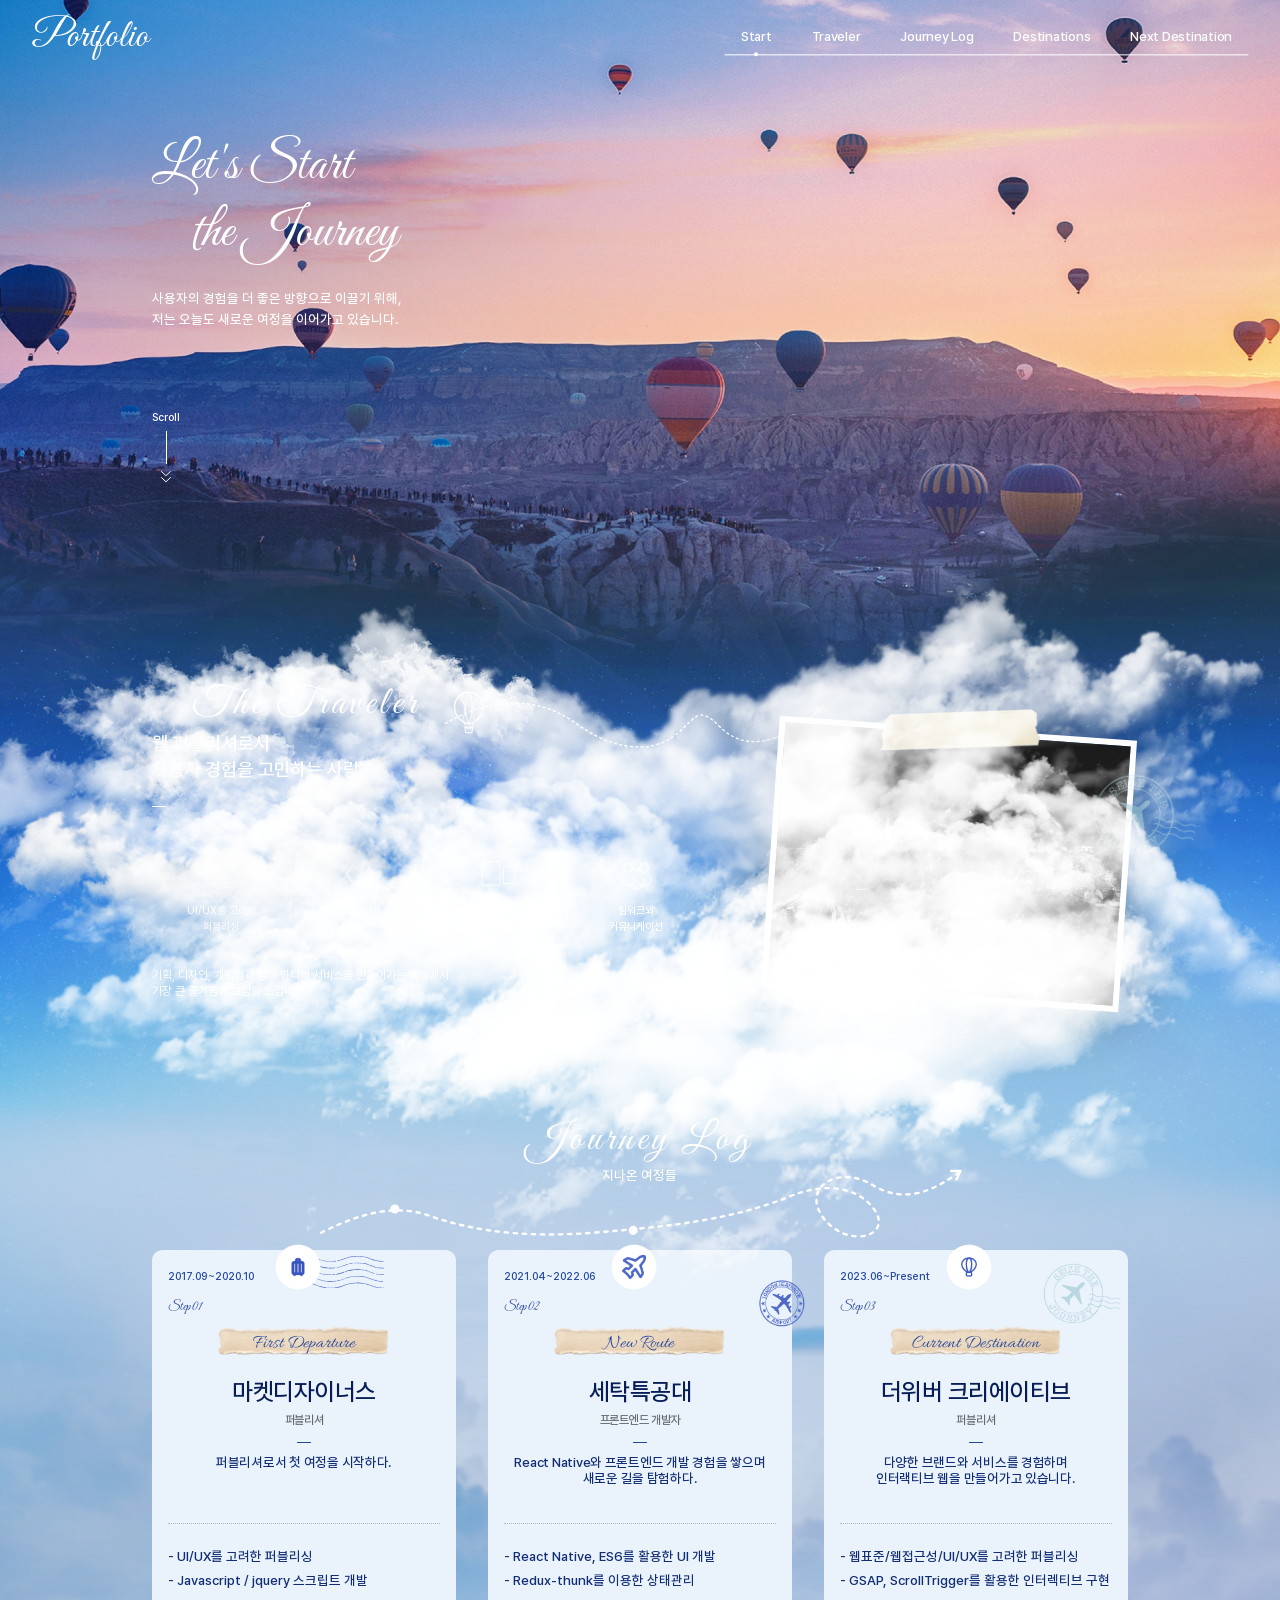
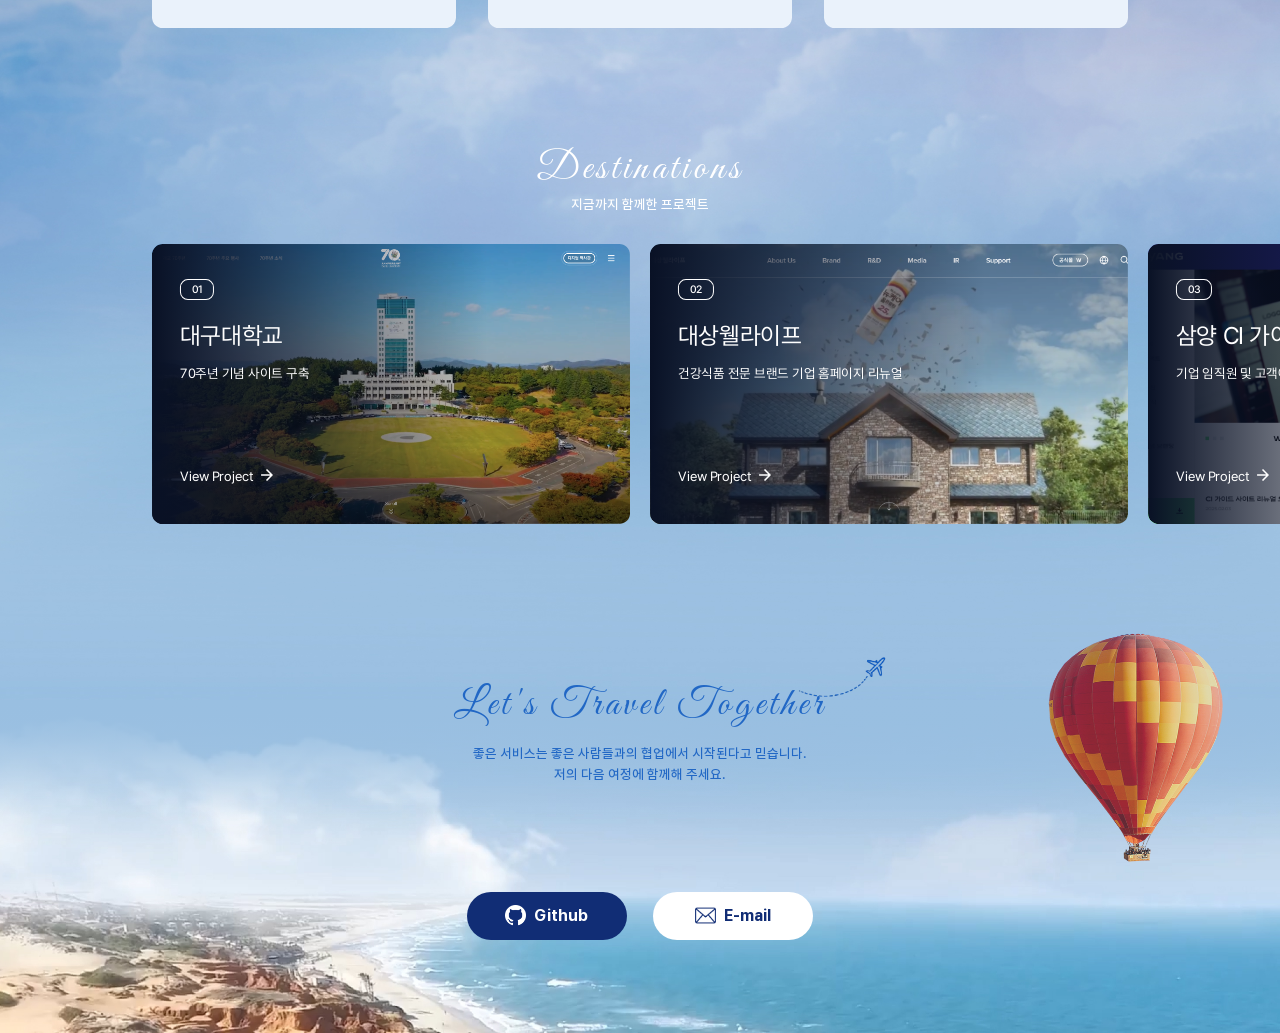
==== commit f321a627: "윤쓱이 하힝!" ====
--- a/page/travel.html
+++ b/page/travel.html
@@ -64,8 +64,12 @@
                     <div class="con02">
                         <div class="cont cont01">
                             <div class="cloud_box">
-                                <div class="cloud_img01"></div>
-                                <div class="cloud_img02"></div>
+                                <img src="../images/travel/cloud-center-01.png" alt="" class="cloud cloud_01">
+                                <img src="../images/travel/cloud01.png" alt="" class="cloud cloud_02">
+                                <img src="../images/travel/cloud-l-01.png" alt="" class="cloud cloud_03">
+                                <img src="../images/travel/cloud-r-02.png" alt="" class="cloud cloud_04">
+                                <img src="../images/travel/cloud-r-01.png" alt="" class="cloud cloud_05">
+                                <img src="../images/travel/cloud-l-02.png" alt="" class="cloud cloud_06">
                             </div>
                             <div class="row_wrap">
                                 <div class="row">
--- a/css/page/travel/style.min.css
+++ b/css/page/travel/style.min.css
@@ -1 +1 @@
-@media(min-width: 1025px){.col-1{flex:0 0 auto;flex-basis:8.3333333333%;width:8.3333333333%;padding:0 calc(max(calc(20px * var(--base-ratio)), calc(calc(20 / var(--base-size)) * var(--base-percent)))*.5);box-sizing:border-box;position:relative}.offset-1{margin-left:8.3333333333%;position:relative}.col-2{flex:0 0 auto;flex-basis:16.6666666667%;width:16.6666666667%;padding:0 calc(max(calc(20px * var(--base-ratio)), calc(calc(20 / var(--base-size)) * var(--base-percent)))*.5);box-sizing:border-box;position:relative}.offset-2{margin-left:16.6666666667%;position:relative}.col-3{flex:0 0 auto;flex-basis:25%;width:25%;padding:0 calc(max(calc(20px * var(--base-ratio)), calc(calc(20 / var(--base-size)) * var(--base-percent)))*.5);box-sizing:border-box;position:relative}.offset-3{margin-left:25%;position:relative}.col-4{flex:0 0 auto;flex-basis:33.3333333333%;width:33.3333333333%;padding:0 calc(max(calc(20px * var(--base-ratio)), calc(calc(20 / var(--base-size)) * var(--base-percent)))*.5);box-sizing:border-box;position:relative}.offset-4{margin-left:33.3333333333%;position:relative}.col-5{flex:0 0 auto;flex-basis:41.6666666667%;width:41.6666666667%;padding:0 calc(max(calc(20px * var(--base-ratio)), calc(calc(20 / var(--base-size)) * var(--base-percent)))*.5);box-sizing:border-box;position:relative}.offset-5{margin-left:41.6666666667%;position:relative}.col-6{flex:0 0 auto;flex-basis:50%;width:50%;padding:0 calc(max(calc(20px * var(--base-ratio)), calc(calc(20 / var(--base-size)) * var(--base-percent)))*.5);box-sizing:border-box;position:relative}.offset-6{margin-left:50%;position:relative}.col-7{flex:0 0 auto;flex-basis:58.3333333333%;width:58.3333333333%;padding:0 calc(max(calc(20px * var(--base-ratio)), calc(calc(20 / var(--base-size)) * var(--base-percent)))*.5);box-sizing:border-box;position:relative}.offset-7{margin-left:58.3333333333%;position:relative}.col-8{flex:0 0 auto;flex-basis:66.6666666667%;width:66.6666666667%;padding:0 calc(max(calc(20px * var(--base-ratio)), calc(calc(20 / var(--base-size)) * var(--base-percent)))*.5);box-sizing:border-box;position:relative}.offset-8{margin-left:66.6666666667%;position:relative}.col-9{flex:0 0 auto;flex-basis:75%;width:75%;padding:0 calc(max(calc(20px * var(--base-ratio)), calc(calc(20 / var(--base-size)) * var(--base-percent)))*.5);box-sizing:border-box;position:relative}.offset-9{margin-left:75%;position:relative}.col-10{flex:0 0 auto;flex-basis:83.3333333333%;width:83.3333333333%;padding:0 calc(max(calc(20px * var(--base-ratio)), calc(calc(20 / var(--base-size)) * var(--base-percent)))*.5);box-sizing:border-box;position:relative}.offset-10{margin-left:83.3333333333%;position:relative}.col-11{flex:0 0 auto;flex-basis:91.6666666667%;width:91.6666666667%;padding:0 calc(max(calc(20px * var(--base-ratio)), calc(calc(20 / var(--base-size)) * var(--base-percent)))*.5);box-sizing:border-box;position:relative}.offset-11{margin-left:91.6666666667%;position:relative}.col-12{flex:0 0 auto;flex-basis:100%;width:100%;padding:0 calc(max(calc(20px * var(--base-ratio)), calc(calc(20 / var(--base-size)) * var(--base-percent)))*.5);box-sizing:border-box;position:relative}.offset-12{margin-left:100%;position:relative}}#wrap.travel .content{padding:0}#wrap.travel .tit_box h3{padding-bottom:max(calc(8px * var(--base-ratio)), calc(calc(8 / var(--base-size)) * var(--base-percent)));font-family:"GreatVibes";font-weight:normal;font-size:max(calc(60px * var(--base-ratio)), calc(calc(60 / var(--base-size)) * var(--base-percent)));line-height:1.0666666667;letter-spacing:0.1em;color:#fff}#wrap.travel .tit_box span{font-size:max(calc(20px * var(--base-ratio)), calc(calc(20 / var(--base-size)) * var(--base-percent)));line-height:1.2;letter-spacing:0em;color:#fff}#wrap.travel #header{position:absolute;width:100%;height:max(calc(110px * var(--base-ratio)), calc(calc(110 / var(--base-size)) * var(--base-percent)));z-index:10000;outline:none;left:0;top:0;background:rgba(0,0,0,0);transition:background .3s,transform .4s}#wrap.travel .logo{z-index:5;position:absolute;top:50%;left:max(calc(48px * var(--base-ratio)), calc(calc(48 / var(--base-size)) * var(--base-percent)));transform:translateY(-50%);transition:opacity .35s;color:#fff;font-family:"GreatVibes";font-weight:normal;font-size:max(calc(60px * var(--base-ratio)), calc(calc(60 / var(--base-size)) * var(--base-percent)))}#wrap.travel .gnb_wrap{z-index:2;position:absolute;top:50%;right:max(calc(48px * var(--base-ratio)), calc(calc(48 / var(--base-size)) * var(--base-percent)));transform:translateY(-50%)}#wrap.travel .gnb_list{display:flex;gap:max(calc(12px * var(--base-ratio)), calc(calc(12 / var(--base-size)) * var(--base-percent)))}#wrap.travel .gnb_list.gnbShow{opacity:1}#wrap.travel .gnb_list li{padding:max(calc(16px * var(--base-ratio)), calc(calc(16 / var(--base-size)) * var(--base-percent))) max(calc(24px * var(--base-ratio)), calc(calc(24 / var(--base-size)) * var(--base-percent)));text-align:center;cursor:pointer}#wrap.travel .gnb_list li:hover{opacity:1}#wrap.travel .gnb_list li span{position:relative;font-size:max(calc(20px * var(--base-ratio)), calc(calc(20 / var(--base-size)) * var(--base-percent)));line-height:1.2;letter-spacing:-0.02em;color:#fff}#wrap.travel .gnb_list li.active::before{content:"";position:absolute;left:50%;bottom:0;height:max(calc(2px * var(--base-ratio)), calc(calc(2 / var(--base-size)) * var(--base-percent)));width:100%;transform:translateX(-50%);background:#fff}#wrap.travel .gnb_list li.active span::before{content:"";position:absolute;left:50%;bottom:max(calc(calc(calc(18 / var(--base-size)) * var(--base-percent)) * -1));width:max(calc(6px * var(--base-ratio)), calc(calc(6 / var(--base-size)) * var(--base-percent)));height:max(calc(6px * var(--base-ratio)), calc(calc(6 / var(--base-size)) * var(--base-percent)));transform:translateX(-50%);background:#fff;border-radius:50%}#wrap.travel .gnb_list.active{transform:translate(-50%, 0);width:100%;border-radius:0}#wrap.travel .etc_wrap{position:absolute;right:max(calc(80px * var(--base-ratio)), calc(calc(80 / var(--base-size)) * var(--base-percent)));top:50%;transform:translateY(-50%);z-index:3;display:flex;align-items:center;gap:max(calc(24px * var(--base-ratio)), calc(calc(24 / var(--base-size)) * var(--base-percent)))}#wrap.travel .etc_wrap .mobile_menu_btn{display:none}@media(max-width: 1024px){#wrap.travel{height:max(calc(80px * var(--base-ratio)), calc(calc(80 / var(--base-size)) * var(--base-percent)))}#wrap.travel .gnb_wrap{position:fixed;left:auto;right:0;top:0;width:100%;height:100vh;height:100dvh;background:#414141;padding:max(calc(90px * var(--base-ratio)), calc(calc(90 / var(--base-size)) * var(--base-percent))) max(calc(40px * var(--base-ratio)), calc(calc(40 / var(--base-size)) * var(--base-percent))) max(calc(40px * var(--base-ratio)), calc(calc(40 / var(--base-size)) * var(--base-percent)));-webkit-clip-path:inset(0 0 100% 0);clip-path:inset(0 0 100% 0);transition:transform .5s,-webkit-clip-path .5s ease-in-out;transition:transform .5s,clip-path .5s ease-in-out;transition:transform .5s,clip-path .5s ease-in-out,-webkit-clip-path .5s ease-in-out}#wrap.travel .gnb_wrap.active{-webkit-clip-path:inset(0 0 0% 0);clip-path:inset(0 0 0% 0)}#wrap.travel .gnb_list{overflow:visible;flex-direction:column;left:0;background-color:rgba(0,0,0,0);transform:translate(0, -50%)}#wrap.travel .gnb_list li{width:100%;padding:max(calc(18px * var(--base-ratio)), calc(calc(18 / var(--base-size)) * var(--base-percent))) max(calc(40px * var(--base-ratio)), calc(calc(40 / var(--base-size)) * var(--base-percent)));text-align:left}#wrap.travel .gnb_list li.active span::before{bottom:max(calc(calc(calc(10 / var(--base-size)) * var(--base-percent)) * -1))}#wrap.travel .etc_wrap{right:max(calc(40px * var(--base-ratio)), calc(calc(40 / var(--base-size)) * var(--base-percent)));gap:max(calc(16px * var(--base-ratio)), calc(calc(16 / var(--base-size)) * var(--base-percent)))}#wrap.travel .etc_wrap .mobile_menu_btn{display:block;width:max(calc(32px * var(--base-ratio)), calc(calc(32 / var(--base-size)) * var(--base-percent)));height:max(calc(32px * var(--base-ratio)), calc(calc(32 / var(--base-size)) * var(--base-percent)));position:relative;font-size:0;text-indent:-9999px}#wrap.travel .etc_wrap .mobile_menu_btn i{width:max(calc(23px * var(--base-ratio)), calc(calc(23 / var(--base-size)) * var(--base-percent)));height:max(calc(2px * var(--base-ratio)), calc(calc(2 / var(--base-size)) * var(--base-percent)));position:absolute;background:#fff;border-radius:99px;transform-origin:left top;transition:.3s;left:50%}#wrap.travel .etc_wrap .mobile_menu_btn i:nth-of-type(1){top:max(calc(5px * var(--base-ratio)), calc(calc(5 / var(--base-size)) * var(--base-percent)));transform:translateX(-50%)}#wrap.travel .etc_wrap .mobile_menu_btn i:nth-of-type(2){transform:translate(-50%, -50%)}#wrap.travel .etc_wrap .mobile_menu_btn i:nth-of-type(3){bottom:max(calc(5px * var(--base-ratio)), calc(calc(5 / var(--base-size)) * var(--base-percent)));transform:translateX(-50%)}#wrap.travel .etc_wrap .mobile_menu_btn.active i:nth-of-type(1){transform:rotate(45deg);left:24%;top:max(calc(6px * var(--base-ratio)), calc(calc(6 / var(--base-size)) * var(--base-percent)));width:max(calc(26px * var(--base-ratio)), calc(calc(26 / var(--base-size)) * var(--base-percent)))}#wrap.travel .etc_wrap .mobile_menu_btn.active i:nth-of-type(2){width:0}#wrap.travel .etc_wrap .mobile_menu_btn.active i:nth-of-type(3){transform:rotate(-45deg);left:21%;width:max(calc(26px * var(--base-ratio)), calc(calc(26 / var(--base-size)) * var(--base-percent)))}}@media(max-width: 767px){#wrap.travel .gnb_wrap{padding:max(calc(112px * var(--base-ratio)), calc(calc(112 / var(--base-size)) * var(--base-percent))) max(calc(20px * var(--base-ratio)), calc(calc(20 / var(--base-size)) * var(--base-percent))) max(calc(20px * var(--base-ratio)), calc(calc(20 / var(--base-size)) * var(--base-percent)))}#wrap.travel .gnb_wrap .banner{background:url("/images/common/header_banner_mobile.png") center no-repeat;background-size:cover}#wrap.travel .etc_wrap{right:max(calc(20px * var(--base-ratio)), calc(calc(20 / var(--base-size)) * var(--base-percent)))}}#wrap.travel .sec01{overflow:hidden;position:relative;width:100%;padding:max(calc(200px * var(--base-ratio)), calc(calc(200 / var(--base-size)) * var(--base-percent))) 0 max(calc(140px * var(--base-ratio)), calc(calc(140 / var(--base-size)) * var(--base-percent)))}#wrap.travel .sec01 .bg_box{z-index:-1;position:absolute;top:0;left:0;width:100%;height:100%;background:url("../../../images/travel/sec01_pc_bg.jpg") no-repeat 0 0/cover;transform:scale(1.05);transition-property:transform;transition-timing-function:ease-out;transition-duration:1s}#wrap.travel .sec01 .bg_box.active{transform:scale(1)}#wrap.travel .sec01 .video_wrap{overflow:hidden;position:absolute;width:100%;left:0;bottom:0;height:max(calc(500px * var(--base-ratio)), calc(calc(500 / var(--base-size)) * var(--base-percent)))}#wrap.travel .sec01 .video_wrap::after{content:"";display:block;position:absolute;top:0;left:0;width:100%;height:max(calc(180px * var(--base-ratio)), calc(calc(180 / var(--base-size)) * var(--base-percent)));transform:rotate(180deg);background:linear-gradient(180deg, rgba(153, 191, 225, 0) 1.87%, #99bfe1 100%)}#wrap.travel .sec01 .video_wrap video{position:absolute;top:0;left:0;width:100%;height:max(calc(500px * var(--base-ratio)), calc(calc(500 / var(--base-size)) * var(--base-percent)));-o-object-fit:fill;object-fit:fill}@media(max-width: 1024px){#wrap.travel .sec01 video{display:none}}#wrap.travel .sec .con01 .kv_tit>strong{display:block;font-family:"GreatVibes";font-weight:normal;font-size:max(calc(80px * var(--base-ratio)), calc(calc(80 / var(--base-size)) * var(--base-percent)));line-height:1.25;letter-spacing:0em;color:#fff}#wrap.travel .sec .con01 .kv_tit>strong:last-child{padding-left:max(calc(60px * var(--base-ratio)), calc(calc(60 / var(--base-size)) * var(--base-percent)))}#wrap.travel .sec .con01 .kv_sub_txt{padding-top:max(calc(32px * var(--base-ratio)), calc(calc(32 / var(--base-size)) * var(--base-percent)));font-size:max(calc(20px * var(--base-ratio)), calc(calc(20 / var(--base-size)) * var(--base-percent)));line-height:1.6;letter-spacing:0em;color:#fff}#wrap.travel .sec .con02{padding-top:max(calc(300px * var(--base-ratio)), calc(calc(300 / var(--base-size)) * var(--base-percent)))}#wrap.travel .sec .con02 .cont+.cont{padding-top:max(calc(180px * var(--base-ratio)), calc(calc(180 / var(--base-size)) * var(--base-percent)))}#wrap.travel .sec .con02 .cont01{position:relative}#wrap.travel .sec .con02 .cont01 .cloud_box .cloud_img01{position:absolute;top:0;left:0;width:max(calc(500px * var(--base-ratio)), calc(calc(500 / var(--base-size)) * var(--base-percent)));height:max(calc(274px * var(--base-ratio)), calc(calc(274 / var(--base-size)) * var(--base-percent)));background:url("../../../images/travel/cloud01.png") no-repeat 0 0/cover}#wrap.travel .sec .con02 .cont01 .cloud_box .cloud_img02{position:absolute;top:0;right:0;width:max(calc(500px * var(--base-ratio)), calc(calc(500 / var(--base-size)) * var(--base-percent)));height:max(calc(274px * var(--base-ratio)), calc(calc(274 / var(--base-size)) * var(--base-percent)));background:url("../../../images/travel/cloud01.png") no-repeat 0 0/cover}#wrap.travel .sec .con02 .cont01 .cont01_box{display:flex;flex-wrap:wrap;justify-content:space-between;align-items:flex-end;gap:max(calc(48px * var(--base-ratio)), calc(calc(48 / var(--base-size)) * var(--base-percent)))}#wrap.travel .sec .con02 .cont01 .tit_box{width:calc(60% - max(calc(48px * var(--base-ratio)), calc(calc(48 / var(--base-size)) * var(--base-percent))))}#wrap.travel .sec .con02 .cont01 .tit_box h3{position:relative;padding-left:max(calc(60px * var(--base-ratio)), calc(calc(60 / var(--base-size)) * var(--base-percent)))}#wrap.travel .sec .con02 .cont01 .tit_box h3 .shape_icon{position:absolute;top:0;left:max(calc(420px * var(--base-ratio)), calc(calc(420 / var(--base-size)) * var(--base-percent)));display:inline-block;width:max(calc(600px * var(--base-ratio)), calc(calc(600 / var(--base-size)) * var(--base-percent)));height:max(calc(130px * var(--base-ratio)), calc(calc(130 / var(--base-size)) * var(--base-percent)));background:url("../../../images/travel/travel_balloon_path.svg") no-repeat 0 0/cover}#wrap.travel .sec .con02 .cont01 .tit_box .tit_info{font-size:max(calc(28px * var(--base-ratio)), calc(calc(28 / var(--base-size)) * var(--base-percent)));line-height:1.3571428571;letter-spacing:0em;color:#fff}#wrap.travel .sec .con02 .cont01 .tit_box .line{display:inline-block;width:max(calc(20px * var(--base-ratio)), calc(calc(20 / var(--base-size)) * var(--base-percent)));height:max(calc(2px * var(--base-ratio)), calc(calc(2 / var(--base-size)) * var(--base-percent)));margin:max(calc(36px * var(--base-ratio)), calc(calc(36 / var(--base-size)) * var(--base-percent))) 0;background-color:#fff}#wrap.travel .sec .con02 .cont01 .tit_box>strong{display:block;padding-top:max(calc(48px * var(--base-ratio)), calc(calc(48 / var(--base-size)) * var(--base-percent)));font-size:max(calc(18px * var(--base-ratio)), calc(calc(18 / var(--base-size)) * var(--base-percent)));line-height:1.3333333333;letter-spacing:0em;color:#fff}#wrap.travel .sec .con02 .cont01 .info_item{display:flex;flex-wrap:wrap;justify-content:start;align-items:normal;padding-top:max(calc(24px * var(--base-ratio)), calc(calc(24 / var(--base-size)) * var(--base-percent)))}#wrap.travel .sec .con02 .cont01 .info_item .ux_item{position:relative;width:25%}#wrap.travel .sec .con02 .cont01 .info_item .ux_item img{width:max(calc(72px * var(--base-ratio)), calc(calc(72 / var(--base-size)) * var(--base-percent)));margin:0 auto}#wrap.travel .sec .con02 .cont01 .info_item .ux_item::after{content:"";position:absolute;top:50%;right:0;width:max(calc(1px * var(--base-ratio)), calc(calc(1 / var(--base-size)) * var(--base-percent)));height:70%;transform:translateY(-50%);background-color:rgba(255,255,255,.5)}#wrap.travel .sec .con02 .cont01 .info_item .ux_item span{display:block;padding-top:max(calc(8px * var(--base-ratio)), calc(calc(8 / var(--base-size)) * var(--base-percent)));font-size:max(calc(16px * var(--base-ratio)), calc(calc(16 / var(--base-size)) * var(--base-percent)));line-height:1.5;letter-spacing:0em;color:#fff;text-align:center}#wrap.travel .sec .con02 .cont01 .info_item .ux_item:last-child::after{display:none}#wrap.travel .sec .con02 .cont01 .img_box{position:relative;width:calc(40% - max(calc(48px * var(--base-ratio)), calc(calc(48 / var(--base-size)) * var(--base-percent))));box-shadow:max(calc(calc(calc(3 / var(--base-size)) * var(--base-percent)) * -1)) max(calc(calc(calc(3 / var(--base-size)) * var(--base-percent)) * -1)) max(calc(120px * var(--base-ratio)), calc(calc(120 / var(--base-size)) * var(--base-percent))) 0 rgba(68,68,68,.7);transform:rotate(4deg)}#wrap.travel .sec .con02 .cont01 .img_box .sticker_icon{position:absolute;top:max(calc(calc(calc(30 / var(--base-size)) * var(--base-percent)) * -1));left:50%;width:max(calc(251px * var(--base-ratio)), calc(calc(251 / var(--base-size)) * var(--base-percent)));height:max(calc(64px * var(--base-ratio)), calc(calc(64 / var(--base-size)) * var(--base-percent)));transform:translateX(-50%) rotate(354deg);background:url("../../../images/travel/paper_sticker.png") no-repeat 0 0/cover}#wrap.travel .sec .con02 .cont01 .img_box .profile_img{border:max(calc(10px * var(--base-ratio)), calc(calc(10 / var(--base-size)) * var(--base-percent))) solid #fff}#wrap.travel .sec .con02 .cont01 .img_box .icon_stamp{position:absolute;top:max(calc(50px * var(--base-ratio)), calc(calc(50 / var(--base-size)) * var(--base-percent)));right:max(calc(calc(calc(100 / var(--base-size)) * var(--base-percent)) * -1));width:max(calc(160px * var(--base-ratio)), calc(calc(160 / var(--base-size)) * var(--base-percent)));height:max(calc(124px * var(--base-ratio)), calc(calc(124 / var(--base-size)) * var(--base-percent)));background:url("../../../images/travel/cont02_item03_02.png") no-repeat 0 0/cover}#wrap.travel .sec .con02 .cont01 .frame_box{background-color:#fff}#wrap.travel .sec .con02 .cont02 .tit_box{position:relative;padding-bottom:max(calc(100px * var(--base-ratio)), calc(calc(100 / var(--base-size)) * var(--base-percent)));text-align:center}#wrap.travel .sec .con02 .cont02 .dot_top_line{position:absolute;top:max(calc(20px * var(--base-ratio)), calc(calc(20 / var(--base-size)) * var(--base-percent)));left:50%;width:max(calc(1000px * var(--base-ratio)), calc(calc(1000 / var(--base-size)) * var(--base-percent)));height:max(calc(229px * var(--base-ratio)), calc(calc(229 / var(--base-size)) * var(--base-percent)));transform:translateX(-50%);background:url("../../../images/travel/flight_path_white.svg") no-repeat 0 0/cover}#wrap.travel .sec .con02 .cont02 .list_box{display:flex;flex-wrap:wrap;justify-content:space-between;align-items:normal;gap:max(calc(32px * var(--base-ratio)), calc(calc(32 / var(--base-size)) * var(--base-percent)))}#wrap.travel .sec .con02 .cont02 .list_box .box_item{position:relative;width:calc(33.333% - max(calc(32px * var(--base-ratio)), calc(calc(32 / var(--base-size)) * var(--base-percent))));border-radius:max(calc(16px * var(--base-ratio)), calc(calc(16 / var(--base-size)) * var(--base-percent)));background-color:#eaf2fb}#wrap.travel .sec .con02 .cont02 .list_box .box_item:nth-child(1) .icon_box .icon_img01{display:inline-block;position:absolute;top:max(calc(calc(calc(10 / var(--base-size)) * var(--base-percent)) * -1));left:40%;width:max(calc(72px * var(--base-ratio)), calc(calc(72 / var(--base-size)) * var(--base-percent)));height:max(calc(72px * var(--base-ratio)), calc(calc(72 / var(--base-size)) * var(--base-percent)));background:url("../../../images/travel/cont02_item01_01.png") no-repeat 0 0/cover}#wrap.travel .sec .con02 .cont02 .list_box .box_item:nth-child(1) .icon_box .icon_img02{display:inline-block;position:absolute}#wrap.travel .sec .con02 .cont02 .list_box .box_item:nth-child(2) .icon_box .icon_img01{display:inline-block;position:absolute;top:max(calc(calc(calc(10 / var(--base-size)) * var(--base-percent)) * -1));left:40%;width:max(calc(72px * var(--base-ratio)), calc(calc(72 / var(--base-size)) * var(--base-percent)));height:max(calc(72px * var(--base-ratio)), calc(calc(72 / var(--base-size)) * var(--base-percent)));background:url("../../../images/travel/cont02_item02_01.png") no-repeat 0 0/cover}#wrap.travel .sec .con02 .cont02 .list_box .box_item:nth-child(2) .icon_box .icon_img02{display:inline-block;position:absolute}#wrap.travel .sec .con02 .cont02 .list_box .box_item:nth-child(3) .icon_box .icon_img01{display:inline-block;position:absolute;top:max(calc(calc(calc(10 / var(--base-size)) * var(--base-percent)) * -1));left:40%;width:max(calc(72px * var(--base-ratio)), calc(calc(72 / var(--base-size)) * var(--base-percent)));height:max(calc(72px * var(--base-ratio)), calc(calc(72 / var(--base-size)) * var(--base-percent)));background:url("../../../images/travel/cont02_item03_01.png") no-repeat 0 0/cover}#wrap.travel .sec .con02 .cont02 .list_box .box_item:nth-child(3) .icon_box .icon_img02{display:inline-block;position:absolute}#wrap.travel .sec .con02 .cont02 .list_box .box_item.box01 .icon_box .icon_img01{z-index:1}#wrap.travel .sec .con02 .cont02 .list_box .box_item.box01 .icon_box .icon_img02{top:max(calc(10px * var(--base-ratio)), calc(calc(10 / var(--base-size)) * var(--base-percent)));left:50%;width:max(calc(120px * var(--base-ratio)), calc(calc(120 / var(--base-size)) * var(--base-percent)));height:max(calc(48px * var(--base-ratio)), calc(calc(48 / var(--base-size)) * var(--base-percent)));background:url("../../../images/travel/cont02_item01_02.svg") no-repeat 0 0/cover}#wrap.travel .sec .con02 .cont02 .list_box .box_item.box02 .icon_box .icon_img02{top:max(calc(40px * var(--base-ratio)), calc(calc(40 / var(--base-size)) * var(--base-percent)));right:max(calc(calc(calc(24 / var(--base-size)) * var(--base-percent)) * -1));width:max(calc(80px * var(--base-ratio)), calc(calc(80 / var(--base-size)) * var(--base-percent)));height:max(calc(80px * var(--base-ratio)), calc(calc(80 / var(--base-size)) * var(--base-percent)));background:url("../../../images/travel/cont02_item02_02.png") no-repeat 0 0/cover}#wrap.travel .sec .con02 .cont02 .list_box .box_item.box03 .icon_box .icon_img02{top:max(calc(20px * var(--base-ratio)), calc(calc(20 / var(--base-size)) * var(--base-percent)));right:max(calc(8px * var(--base-ratio)), calc(calc(8 / var(--base-size)) * var(--base-percent)));width:max(calc(120px * var(--base-ratio)), calc(calc(120 / var(--base-size)) * var(--base-percent)));height:max(calc(93px * var(--base-ratio)), calc(calc(93 / var(--base-size)) * var(--base-percent)));background:url("../../../images/travel/cont02_item03_02.png") no-repeat 0 0/cover}#wrap.travel .sec .con02 .cont02 .box_inner{display:flex;flex-wrap:wrap;justify-content:space-between;align-items:normal;flex-direction:column;height:100%;padding:max(calc(30px * var(--base-ratio)), calc(calc(30 / var(--base-size)) * var(--base-percent))) max(calc(24px * var(--base-ratio)), calc(calc(24 / var(--base-size)) * var(--base-percent))) max(calc(60px * var(--base-ratio)), calc(calc(60 / var(--base-size)) * var(--base-percent)))}#wrap.travel .sec .con02 .cont02 .txt_box{min-height:max(calc(380px * var(--base-ratio)), calc(calc(380 / var(--base-size)) * var(--base-percent)))}#wrap.travel .sec .con02 .cont02 .txt_box .period{font-size:max(calc(16px * var(--base-ratio)), calc(calc(16 / var(--base-size)) * var(--base-percent)));line-height:1.25;letter-spacing:0em;color:#2649a0}#wrap.travel .sec .con02 .cont02 .txt_box .step{display:block;padding-top:max(calc(24px * var(--base-ratio)), calc(calc(24 / var(--base-size)) * var(--base-percent)));font-size:max(calc(20px * var(--base-ratio)), calc(calc(20 / var(--base-size)) * var(--base-percent)));line-height:1.2;letter-spacing:0em;color:#2649a0;font-family:"GreatVibes";font-weight:normal}#wrap.travel .sec .con02 .cont02 .journey_step{position:relative;width:max(calc(280px * var(--base-ratio)), calc(calc(280 / var(--base-size)) * var(--base-percent)));height:max(calc(187px * var(--base-ratio)), calc(calc(187 / var(--base-size)) * var(--base-percent)));margin:max(calc(calc(calc(50 / var(--base-size)) * var(--base-percent)) * -1)) auto 0;background:url("../../../images/travel/paper_index.png") no-repeat 0 0/cover}#wrap.travel .sec .con02 .cont02 .journey_step>p{position:absolute;top:50%;left:50%;transform:translate(-50%, -50%);width:100%;font-size:max(calc(28px * var(--base-ratio)), calc(calc(28 / var(--base-size)) * var(--base-percent)));line-height:1.1428571429;letter-spacing:0em;color:#2649a0;font-family:"Allura";font-weight:normal;text-align:center}#wrap.travel .sec .con02 .cont02 .sub_box{margin-top:max(calc(calc(calc(40 / var(--base-size)) * var(--base-percent)) * -1))}#wrap.travel .sec .con02 .cont02 .sub_box .company_txt{font-size:max(calc(36px * var(--base-ratio)), calc(calc(36 / var(--base-size)) * var(--base-percent)));line-height:1;letter-spacing:-0.02em;color:#071d57;text-align:center}#wrap.travel .sec .con02 .cont02 .sub_box .company_txt>span{display:inline-block;font-size:max(calc(18px * var(--base-ratio)), calc(calc(18 / var(--base-size)) * var(--base-percent)));line-height:1.7777777778;letter-spacing:-0.02em;color:#676a70}#wrap.travel .sec .con02 .cont02 .sub_box .line{display:block;width:max(calc(20px * var(--base-ratio)), calc(calc(20 / var(--base-size)) * var(--base-percent)));height:max(calc(2px * var(--base-ratio)), calc(calc(2 / var(--base-size)) * var(--base-percent)));margin:max(calc(16px * var(--base-ratio)), calc(calc(16 / var(--base-size)) * var(--base-percent))) auto;background-color:#2649a0;text-align:center}#wrap.travel .sec .con02 .cont02 .sub_box .sub_txt{font-size:max(calc(20px * var(--base-ratio)), calc(calc(20 / var(--base-size)) * var(--base-percent)));line-height:1.2;letter-spacing:-0.02em;color:#112d75;text-align:center}#wrap.travel .sec .con02 .cont02 .info_box{margin-top:auto;padding-top:max(calc(36px * var(--base-ratio)), calc(calc(36 / var(--base-size)) * var(--base-percent)));border-top:max(calc(1px * var(--base-ratio)), calc(calc(1 / var(--base-size)) * var(--base-percent))) dotted #acb8d6}#wrap.travel .sec .con02 .cont02 .info_box li{font-size:max(calc(20px * var(--base-ratio)), calc(calc(20 / var(--base-size)) * var(--base-percent)));line-height:1.2;letter-spacing:0em;color:#112d75}#wrap.travel .sec .con02 .cont02 .info_box li+li{padding-top:max(calc(12px * var(--base-ratio)), calc(calc(12 / var(--base-size)) * var(--base-percent)))}#wrap.travel .sec .con02 .cont03{overflow:hidden}#wrap.travel .sec .con02 .cont03 .tit_box{padding-bottom:max(calc(48px * var(--base-ratio)), calc(calc(48 / var(--base-size)) * var(--base-percent)));text-align:center}#wrap.travel .sec .con02 .cont03 .project_swiper{overflow:visible;padding-bottom:max(calc(60px * var(--base-ratio)), calc(calc(60 / var(--base-size)) * var(--base-percent)))}#wrap.travel .sec .con02 .cont03 .project_swiper .swiper-slide{overflow:hidden;width:max(calc(578px * var(--base-ratio)), calc(calc(578 / var(--base-size)) * var(--base-percent)));height:max(calc(420px * var(--base-ratio)), calc(calc(420 / var(--base-size)) * var(--base-percent)));border-radius:max(calc(16px * var(--base-ratio)), calc(calc(16 / var(--base-size)) * var(--base-percent)));transform:rotate(-0.03deg)}#wrap.travel .sec .con02 .cont03 .project_swiper .swiper-slide:last-child{margin-right:0}#wrap.travel .sec .con02 .cont03 .project_swiper .swiper-slide .bg_img{position:absolute;inset:0;width:100%;height:100%}#wrap.travel .sec .con02 .cont03 .project_swiper .swiper-slide::after{content:"";position:absolute;top:0;left:0;width:70%;height:100%;border-radius:max(calc(16px * var(--base-ratio)), calc(calc(16 / var(--base-size)) * var(--base-percent))) 0 0 max(calc(16px * var(--base-ratio)), calc(calc(16 / var(--base-size)) * var(--base-percent)));background:linear-gradient(270deg, rgba(0, 0, 0, 0) 0%, #091125 100%)}#wrap.travel .sec .con02 .cont03 .project_swiper .swiper-slide:nth-child(1) .bg_img{background:url("../../../images/project/project-image12.png") no-repeat center/cover}#wrap.travel .sec .con02 .cont03 .project_swiper .swiper-slide:nth-child(2) .bg_img{background:url("../../../images/project/project-image11.png") no-repeat center/cover}#wrap.travel .sec .con02 .cont03 .project_swiper .swiper-slide:nth-child(3) .bg_img{background:url("../../../images/project/project-image10.png") no-repeat center/cover}#wrap.travel .sec .con02 .cont03 .project_swiper .swiper-slide:nth-child(4) .bg_img{background:url("../../../images/project/project-image9.png") no-repeat center/cover}#wrap.travel .sec .con02 .cont03 .project_swiper .swiper-slide:nth-child(5) .bg_img{background:url("../../../images/project/project-image8.png") no-repeat center/cover}#wrap.travel .sec .con02 .cont03 .project_swiper .swiper-slide:nth-child(6) .bg_img{background:url("../../../images/project/project-image7.png") no-repeat center/cover}#wrap.travel .sec .con02 .cont03 .project_swiper .swiper-slide:nth-child(7) .bg_img{background:url("../../../images/project/project-image6.png") no-repeat center/cover}#wrap.travel .sec .con02 .cont03 .project_swiper .swiper-slide:nth-child(8) .bg_img{background:url("../../../images/project/project-image5.png") no-repeat center/cover}#wrap.travel .sec .con02 .cont03 .project_swiper .swiper-slide:nth-child(9) .bg_img{background:url("../../../images/project/project-image4.png") no-repeat center/cover}#wrap.travel .sec .con02 .cont03 .project_swiper .swiper-slide:nth-child(10) .bg_img{background:url("../../../images/project/project-image3.png") no-repeat center/cover}#wrap.travel .sec .con02 .cont03 .project_swiper .swiper-slide:nth-child(11) .bg_img{background:url("../../../images/project/project-image2.png") no-repeat center/cover}#wrap.travel .sec .con02 .cont03 .project_swiper .swiper-slide:nth-child(12) .bg_img{background:url("../../../images/project/project-image1.png") no-repeat center/cover}#wrap.travel .sec .con02 .cont03 .project_swiper .swiper-pagination{bottom:0}#wrap.travel .sec .con02 .cont03 .project_swiper .slide_inner{display:flex;flex-wrap:wrap;justify-content:space-between;align-items:normal;flex-direction:column;position:relative;z-index:2;height:100%;padding:max(calc(60px * var(--base-ratio)), calc(calc(60 / var(--base-size)) * var(--base-percent))) max(calc(42px * var(--base-ratio)), calc(calc(42 / var(--base-size)) * var(--base-percent))) max(calc(48px * var(--base-ratio)), calc(calc(48 / var(--base-size)) * var(--base-percent)));color:#fff}#wrap.travel .sec .con02 .cont03 .project_swiper .project_tit .number{padding:max(calc(4px * var(--base-ratio)), calc(calc(4 / var(--base-size)) * var(--base-percent))) max(calc(16px * var(--base-ratio)), calc(calc(16 / var(--base-size)) * var(--base-percent)));border:max(calc(1px * var(--base-ratio)), calc(calc(1 / var(--base-size)) * var(--base-percent))) solid #fff;border-radius:max(calc(12px * var(--base-ratio)), calc(calc(12 / var(--base-size)) * var(--base-percent)));font-size:max(calc(16px * var(--base-ratio)), calc(calc(16 / var(--base-size)) * var(--base-percent)));line-height:1.125;letter-spacing:0em;color:#fff}#wrap.travel .sec .con02 .cont03 .project_swiper .project_tit>strong{display:block;padding-top:max(calc(40px * var(--base-ratio)), calc(calc(40 / var(--base-size)) * var(--base-percent)));font-size:max(calc(36px * var(--base-ratio)), calc(calc(36 / var(--base-size)) * var(--base-percent)));line-height:1.0555555556;letter-spacing:-0.02em;color:#fff}#wrap.travel .sec .con02 .cont03 .project_swiper .project_tit>p{padding-top:max(calc(26px * var(--base-ratio)), calc(calc(26 / var(--base-size)) * var(--base-percent)));font-size:max(calc(20px * var(--base-ratio)), calc(calc(20 / var(--base-size)) * var(--base-percent)));line-height:1.2;letter-spacing:-0.02em;font-weight:400;color:#fff}#wrap.travel .sec .con02 .cont03 .project_swiper .link_txt{display:inline-block;padding:max(calc(12px * var(--base-ratio)), calc(calc(12 / var(--base-size)) * var(--base-percent))) 0;font-size:max(calc(20px * var(--base-ratio)), calc(calc(20 / var(--base-size)) * var(--base-percent)));line-height:1.1;letter-spacing:-0.02em;font-weight:400;color:#fff}@media(min-width: 1025px){#wrap.travel .sec .con02 .cont03 .project_swiper .link_txt:hover .arrow_btn{transform:translateX(max(calc(8px * var(--base-ratio)), calc(calc(8 / var(--base-size)) * var(--base-percent))))}}#wrap.travel .sec .con02 .cont03 .project_swiper .link_txt .arrow_btn{display:inline-block;width:max(calc(18px * var(--base-ratio)), calc(calc(18 / var(--base-size)) * var(--base-percent)));height:max(calc(18px * var(--base-ratio)), calc(calc(18 / var(--base-size)) * var(--base-percent)));margin-left:max(calc(6px * var(--base-ratio)), calc(calc(6 / var(--base-size)) * var(--base-percent)));transition:transform .4s;background:url("../../../images/button/arrow_big_w.svg") no-repeat 0 0/cover}#wrap.travel .sec .con02 .cont04{z-index:1;position:relative}#wrap.travel .sec .con02 .cont04 .icon_balloon{position:absolute;top:max(calc(100px * var(--base-ratio)), calc(calc(100 / var(--base-size)) * var(--base-percent)));right:max(calc(40px * var(--base-ratio)), calc(calc(40 / var(--base-size)) * var(--base-percent)));width:max(calc(350px * var(--base-ratio)), calc(calc(350 / var(--base-size)) * var(--base-percent)));height:max(calc(350px * var(--base-ratio)), calc(calc(350 / var(--base-size)) * var(--base-percent)));opacity:.8;background:url("../../../images/travel/air_balloon.png") no-repeat 0 0/cover}#wrap.travel .sec .con02 .cont04 .tit_box{text-align:center}#wrap.travel .sec .con02 .cont04 .tit_box h3{position:relative;padding-bottom:max(calc(24px * var(--base-ratio)), calc(calc(24 / var(--base-size)) * var(--base-percent)));color:#2167c5}#wrap.travel .sec .con02 .cont04 .tit_box h3 .shape_icon{display:inline-block;position:absolute;top:-90%;left:50%;width:max(calc(200px * var(--base-ratio)), calc(calc(200 / var(--base-size)) * var(--base-percent)));height:max(calc(133px * var(--base-ratio)), calc(calc(133 / var(--base-size)) * var(--base-percent)));transform:translateX(100%);background:url("../../../images/travel/plane.png") no-repeat 0 0/cover}#wrap.travel .sec .con02 .cont04 .tit_box span{line-height:1.6;color:#2167c5}#wrap.travel .sec .con02 .cont04 .contact_box{display:flex;flex-wrap:wrap;justify-content:center;align-items:normal;gap:max(calc(40px * var(--base-ratio)), calc(calc(40 / var(--base-size)) * var(--base-percent)));padding-top:max(calc(160px * var(--base-ratio)), calc(calc(160 / var(--base-size)) * var(--base-percent)))}#wrap.travel .sec .con02 .cont04 .contact_box>a{display:flex;flex-wrap:wrap;justify-content:center;align-items:center;gap:max(calc(12px * var(--base-ratio)), calc(calc(12 / var(--base-size)) * var(--base-percent)));width:max(calc(240px * var(--base-ratio)), calc(calc(240 / var(--base-size)) * var(--base-percent)));padding:max(calc(20px * var(--base-ratio)), calc(calc(20 / var(--base-size)) * var(--base-percent))) max(calc(38px * var(--base-ratio)), calc(calc(38 / var(--base-size)) * var(--base-percent)));border-radius:max(calc(99px * var(--base-ratio)), calc(calc(99 / var(--base-size)) * var(--base-percent)));font-size:max(calc(24px * var(--base-ratio)), calc(calc(24 / var(--base-size)) * var(--base-percent)));font-weight:700;transition-duration:.4s}#wrap.travel .sec .con02 .cont04 .contact_box>a:nth-child(1){color:#fff;background-color:#112d75}#wrap.travel .sec .con02 .cont04 .contact_box>a:nth-child(2){color:#112d75;background-color:#fff}#wrap.travel .sec .con02 .cont04 .contact_box>a>span{display:inline-block}#wrap.travel .sec .con02 .cont04 .contact_box>a .github_icon{width:max(calc(32px * var(--base-ratio)), calc(calc(32 / var(--base-size)) * var(--base-percent)));height:max(calc(32px * var(--base-ratio)), calc(calc(32 / var(--base-size)) * var(--base-percent)));background:url("../../../images/travel/github_icon.png") no-repeat 0 0/contain}#wrap.travel .sec .con02 .cont04 .contact_box>a .email_icon{width:max(calc(32px * var(--base-ratio)), calc(calc(32 / var(--base-size)) * var(--base-percent)));height:max(calc(32px * var(--base-ratio)), calc(calc(32 / var(--base-size)) * var(--base-percent)));background:url("../../../images/travel/email_icon.png") no-repeat 0 0/contain}+@media(min-width: 1025px){.col-1{flex:0 0 auto;flex-basis:8.3333333333%;width:8.3333333333%;padding:0 calc(max(calc(20px * var(--base-ratio)), calc(calc(20 / var(--base-size)) * var(--base-percent)))*.5);box-sizing:border-box;position:relative}.offset-1{margin-left:8.3333333333%;position:relative}.col-2{flex:0 0 auto;flex-basis:16.6666666667%;width:16.6666666667%;padding:0 calc(max(calc(20px * var(--base-ratio)), calc(calc(20 / var(--base-size)) * var(--base-percent)))*.5);box-sizing:border-box;position:relative}.offset-2{margin-left:16.6666666667%;position:relative}.col-3{flex:0 0 auto;flex-basis:25%;width:25%;padding:0 calc(max(calc(20px * var(--base-ratio)), calc(calc(20 / var(--base-size)) * var(--base-percent)))*.5);box-sizing:border-box;position:relative}.offset-3{margin-left:25%;position:relative}.col-4{flex:0 0 auto;flex-basis:33.3333333333%;width:33.3333333333%;padding:0 calc(max(calc(20px * var(--base-ratio)), calc(calc(20 / var(--base-size)) * var(--base-percent)))*.5);box-sizing:border-box;position:relative}.offset-4{margin-left:33.3333333333%;position:relative}.col-5{flex:0 0 auto;flex-basis:41.6666666667%;width:41.6666666667%;padding:0 calc(max(calc(20px * var(--base-ratio)), calc(calc(20 / var(--base-size)) * var(--base-percent)))*.5);box-sizing:border-box;position:relative}.offset-5{margin-left:41.6666666667%;position:relative}.col-6{flex:0 0 auto;flex-basis:50%;width:50%;padding:0 calc(max(calc(20px * var(--base-ratio)), calc(calc(20 / var(--base-size)) * var(--base-percent)))*.5);box-sizing:border-box;position:relative}.offset-6{margin-left:50%;position:relative}.col-7{flex:0 0 auto;flex-basis:58.3333333333%;width:58.3333333333%;padding:0 calc(max(calc(20px * var(--base-ratio)), calc(calc(20 / var(--base-size)) * var(--base-percent)))*.5);box-sizing:border-box;position:relative}.offset-7{margin-left:58.3333333333%;position:relative}.col-8{flex:0 0 auto;flex-basis:66.6666666667%;width:66.6666666667%;padding:0 calc(max(calc(20px * var(--base-ratio)), calc(calc(20 / var(--base-size)) * var(--base-percent)))*.5);box-sizing:border-box;position:relative}.offset-8{margin-left:66.6666666667%;position:relative}.col-9{flex:0 0 auto;flex-basis:75%;width:75%;padding:0 calc(max(calc(20px * var(--base-ratio)), calc(calc(20 / var(--base-size)) * var(--base-percent)))*.5);box-sizing:border-box;position:relative}.offset-9{margin-left:75%;position:relative}.col-10{flex:0 0 auto;flex-basis:83.3333333333%;width:83.3333333333%;padding:0 calc(max(calc(20px * var(--base-ratio)), calc(calc(20 / var(--base-size)) * var(--base-percent)))*.5);box-sizing:border-box;position:relative}.offset-10{margin-left:83.3333333333%;position:relative}.col-11{flex:0 0 auto;flex-basis:91.6666666667%;width:91.6666666667%;padding:0 calc(max(calc(20px * var(--base-ratio)), calc(calc(20 / var(--base-size)) * var(--base-percent)))*.5);box-sizing:border-box;position:relative}.offset-11{margin-left:91.6666666667%;position:relative}.col-12{flex:0 0 auto;flex-basis:100%;width:100%;padding:0 calc(max(calc(20px * var(--base-ratio)), calc(calc(20 / var(--base-size)) * var(--base-percent)))*.5);box-sizing:border-box;position:relative}.offset-12{margin-left:100%;position:relative}}#wrap.travel .content{padding:0}#wrap.travel .tit_box h3{padding-bottom:max(calc(8px * var(--base-ratio)), calc(calc(8 / var(--base-size)) * var(--base-percent)));font-family:"GreatVibes";font-weight:normal;font-size:max(calc(60px * var(--base-ratio)), calc(calc(60 / var(--base-size)) * var(--base-percent)));line-height:1.0666666667;letter-spacing:0.1em;color:#fff}#wrap.travel .tit_box span{font-size:max(calc(20px * var(--base-ratio)), calc(calc(20 / var(--base-size)) * var(--base-percent)));line-height:1.2;letter-spacing:0em;color:#fff}#wrap.travel #header{position:absolute;width:100%;height:max(calc(110px * var(--base-ratio)), calc(calc(110 / var(--base-size)) * var(--base-percent)));z-index:10000;outline:none;left:0;top:0;background:rgba(0,0,0,0);transition:background .3s,transform .4s}#wrap.travel .logo{z-index:5;position:absolute;top:50%;left:max(calc(48px * var(--base-ratio)), calc(calc(48 / var(--base-size)) * var(--base-percent)));transform:translateY(-50%);transition:opacity .35s;color:#fff;font-family:"GreatVibes";font-weight:normal;font-size:max(calc(60px * var(--base-ratio)), calc(calc(60 / var(--base-size)) * var(--base-percent)))}#wrap.travel .gnb_wrap{z-index:2;position:absolute;top:50%;right:max(calc(48px * var(--base-ratio)), calc(calc(48 / var(--base-size)) * var(--base-percent)));transform:translateY(-50%)}#wrap.travel .gnb_list{display:flex;gap:max(calc(12px * var(--base-ratio)), calc(calc(12 / var(--base-size)) * var(--base-percent)))}#wrap.travel .gnb_list.gnbShow{opacity:1}#wrap.travel .gnb_list li{padding:max(calc(16px * var(--base-ratio)), calc(calc(16 / var(--base-size)) * var(--base-percent))) max(calc(24px * var(--base-ratio)), calc(calc(24 / var(--base-size)) * var(--base-percent)));text-align:center;cursor:pointer}#wrap.travel .gnb_list li:hover{opacity:1}#wrap.travel .gnb_list li span{position:relative;font-size:max(calc(20px * var(--base-ratio)), calc(calc(20 / var(--base-size)) * var(--base-percent)));line-height:1.2;letter-spacing:-0.02em;color:#fff}#wrap.travel .gnb_list li.active::before{content:"";position:absolute;left:50%;bottom:0;height:max(calc(2px * var(--base-ratio)), calc(calc(2 / var(--base-size)) * var(--base-percent)));width:100%;transform:translateX(-50%);background:#fff}#wrap.travel .gnb_list li.active span::before{content:"";position:absolute;left:50%;bottom:max(calc(calc(calc(18 / var(--base-size)) * var(--base-percent)) * -1));width:max(calc(6px * var(--base-ratio)), calc(calc(6 / var(--base-size)) * var(--base-percent)));height:max(calc(6px * var(--base-ratio)), calc(calc(6 / var(--base-size)) * var(--base-percent)));transform:translateX(-50%);background:#fff;border-radius:50%}#wrap.travel .gnb_list.active{transform:translate(-50%, 0);width:100%;border-radius:0}#wrap.travel .etc_wrap{position:absolute;right:max(calc(80px * var(--base-ratio)), calc(calc(80 / var(--base-size)) * var(--base-percent)));top:50%;transform:translateY(-50%);z-index:3;display:flex;align-items:center;gap:max(calc(24px * var(--base-ratio)), calc(calc(24 / var(--base-size)) * var(--base-percent)))}#wrap.travel .etc_wrap .mobile_menu_btn{display:none}@media(max-width: 1024px){#wrap.travel{height:max(calc(80px * var(--base-ratio)), calc(calc(80 / var(--base-size)) * var(--base-percent)))}#wrap.travel .gnb_wrap{position:fixed;left:auto;right:0;top:0;width:100%;height:100vh;height:100dvh;background:#414141;padding:max(calc(90px * var(--base-ratio)), calc(calc(90 / var(--base-size)) * var(--base-percent))) max(calc(40px * var(--base-ratio)), calc(calc(40 / var(--base-size)) * var(--base-percent))) max(calc(40px * var(--base-ratio)), calc(calc(40 / var(--base-size)) * var(--base-percent)));-webkit-clip-path:inset(0 0 100% 0);clip-path:inset(0 0 100% 0);transition:transform .5s,-webkit-clip-path .5s ease-in-out;transition:transform .5s,clip-path .5s ease-in-out;transition:transform .5s,clip-path .5s ease-in-out,-webkit-clip-path .5s ease-in-out}#wrap.travel .gnb_wrap.active{-webkit-clip-path:inset(0 0 0% 0);clip-path:inset(0 0 0% 0)}#wrap.travel .gnb_list{overflow:visible;flex-direction:column;left:0;background-color:rgba(0,0,0,0);transform:translate(0, -50%)}#wrap.travel .gnb_list li{width:100%;padding:max(calc(18px * var(--base-ratio)), calc(calc(18 / var(--base-size)) * var(--base-percent))) max(calc(40px * var(--base-ratio)), calc(calc(40 / var(--base-size)) * var(--base-percent)));text-align:left}#wrap.travel .gnb_list li.active span::before{bottom:max(calc(calc(calc(10 / var(--base-size)) * var(--base-percent)) * -1))}#wrap.travel .etc_wrap{right:max(calc(40px * var(--base-ratio)), calc(calc(40 / var(--base-size)) * var(--base-percent)));gap:max(calc(16px * var(--base-ratio)), calc(calc(16 / var(--base-size)) * var(--base-percent)))}#wrap.travel .etc_wrap .mobile_menu_btn{display:block;width:max(calc(32px * var(--base-ratio)), calc(calc(32 / var(--base-size)) * var(--base-percent)));height:max(calc(32px * var(--base-ratio)), calc(calc(32 / var(--base-size)) * var(--base-percent)));position:relative;font-size:0;text-indent:-9999px}#wrap.travel .etc_wrap .mobile_menu_btn i{width:max(calc(23px * var(--base-ratio)), calc(calc(23 / var(--base-size)) * var(--base-percent)));height:max(calc(2px * var(--base-ratio)), calc(calc(2 / var(--base-size)) * var(--base-percent)));position:absolute;background:#fff;border-radius:99px;transform-origin:left top;transition:.3s;left:50%}#wrap.travel .etc_wrap .mobile_menu_btn i:nth-of-type(1){top:max(calc(5px * var(--base-ratio)), calc(calc(5 / var(--base-size)) * var(--base-percent)));transform:translateX(-50%)}#wrap.travel .etc_wrap .mobile_menu_btn i:nth-of-type(2){transform:translate(-50%, -50%)}#wrap.travel .etc_wrap .mobile_menu_btn i:nth-of-type(3){bottom:max(calc(5px * var(--base-ratio)), calc(calc(5 / var(--base-size)) * var(--base-percent)));transform:translateX(-50%)}#wrap.travel .etc_wrap .mobile_menu_btn.active i:nth-of-type(1){transform:rotate(45deg);left:24%;top:max(calc(6px * var(--base-ratio)), calc(calc(6 / var(--base-size)) * var(--base-percent)));width:max(calc(26px * var(--base-ratio)), calc(calc(26 / var(--base-size)) * var(--base-percent)))}#wrap.travel .etc_wrap .mobile_menu_btn.active i:nth-of-type(2){width:0}#wrap.travel .etc_wrap .mobile_menu_btn.active i:nth-of-type(3){transform:rotate(-45deg);left:21%;width:max(calc(26px * var(--base-ratio)), calc(calc(26 / var(--base-size)) * var(--base-percent)))}}@media(max-width: 767px){#wrap.travel .gnb_wrap{padding:max(calc(112px * var(--base-ratio)), calc(calc(112 / var(--base-size)) * var(--base-percent))) max(calc(20px * var(--base-ratio)), calc(calc(20 / var(--base-size)) * var(--base-percent))) max(calc(20px * var(--base-ratio)), calc(calc(20 / var(--base-size)) * var(--base-percent)))}#wrap.travel .gnb_wrap .banner{background:url("/images/common/header_banner_mobile.png") center no-repeat;background-size:cover}#wrap.travel .etc_wrap{right:max(calc(20px * var(--base-ratio)), calc(calc(20 / var(--base-size)) * var(--base-percent)))}}#wrap.travel .sec01{overflow:hidden;position:relative;width:100%;padding:max(calc(200px * var(--base-ratio)), calc(calc(200 / var(--base-size)) * var(--base-percent))) 0 max(calc(140px * var(--base-ratio)), calc(calc(140 / var(--base-size)) * var(--base-percent)))}#wrap.travel .sec01 .bg_box{z-index:-1;position:absolute;top:0;left:0;width:100%;height:100%;background:url("../../../images/travel/sec01_pc_bg.jpg") no-repeat 0 0/cover;transform:scale(1.05);transition-property:transform;transition-timing-function:ease-out;transition-duration:1s}#wrap.travel .sec01 .bg_box.active{transform:scale(1)}#wrap.travel .sec01 .video_wrap{overflow:hidden;position:absolute;width:100%;left:0;bottom:0;height:max(calc(500px * var(--base-ratio)), calc(calc(500 / var(--base-size)) * var(--base-percent)))}#wrap.travel .sec01 .video_wrap::after{content:"";display:block;position:absolute;top:0;left:0;width:100%;height:max(calc(180px * var(--base-ratio)), calc(calc(180 / var(--base-size)) * var(--base-percent)));transform:rotate(180deg);background:linear-gradient(180deg, rgba(153, 191, 225, 0) 1.87%, #99bfe1 100%)}#wrap.travel .sec01 .video_wrap video{position:absolute;top:0;left:0;width:100%;height:max(calc(500px * var(--base-ratio)), calc(calc(500 / var(--base-size)) * var(--base-percent)));-o-object-fit:fill;object-fit:fill}@media(max-width: 1024px){#wrap.travel .sec01 video{display:none}}#wrap.travel .sec .con01 .kv_tit>strong{display:block;font-family:"GreatVibes";font-weight:normal;font-size:max(calc(80px * var(--base-ratio)), calc(calc(80 / var(--base-size)) * var(--base-percent)));line-height:1.25;letter-spacing:0em;color:#fff}#wrap.travel .sec .con01 .kv_tit>strong:last-child{padding-left:max(calc(60px * var(--base-ratio)), calc(calc(60 / var(--base-size)) * var(--base-percent)))}#wrap.travel .sec .con01 .kv_sub_txt{padding-top:max(calc(32px * var(--base-ratio)), calc(calc(32 / var(--base-size)) * var(--base-percent)));font-size:max(calc(20px * var(--base-ratio)), calc(calc(20 / var(--base-size)) * var(--base-percent)));line-height:1.6;letter-spacing:0em;color:#fff}#wrap.travel .sec .con02{padding-top:max(calc(300px * var(--base-ratio)), calc(calc(300 / var(--base-size)) * var(--base-percent)))}#wrap.travel .sec .con02 .cont+.cont{padding-top:max(calc(180px * var(--base-ratio)), calc(calc(180 / var(--base-size)) * var(--base-percent)))}#wrap.travel .sec .con02 .cont01 .cloud_box{position:relative}#wrap.travel .sec .con02 .cont01 .cloud_box.active .cloud:nth-child(even){transform:translateX(-100%) !important}#wrap.travel .sec .con02 .cont01 .cloud_box.active .cloud:nth-child(odd){transform:translateX(100%) !important}#wrap.travel .sec .con02 .cont01 .cloud_box .cloud{z-index:2;position:absolute;max-width:none}#wrap.travel .sec .con02 .cont01 .cloud_box .cloud:nth-child(even){-webkit-animation:cloudMotionEven 2.5s ease-in-out infinite;animation:cloudMotionEven 2.5s ease-in-out infinite}#wrap.travel .sec .con02 .cont01 .cloud_box .cloud:nth-child(odd){-webkit-animation:cloudMotionOdd 3s ease-in-out infinite;animation:cloudMotionOdd 3s ease-in-out infinite}@-webkit-keyframes cloudMotionOdd{0%{transform:translateX(20px)}50%{transform:translateX(0)}100%{transform:translateX(20px)}}@keyframes cloudMotionOdd{0%{transform:translateX(20px)}50%{transform:translateX(0)}100%{transform:translateX(20px)}}@-webkit-keyframes cloudMotionEven{0%{transform:translateX(0)}50%{transform:translateX(10px)}100%{transform:translateX(0)}}@keyframes cloudMotionEven{0%{transform:translateX(0)}50%{transform:translateX(10px)}100%{transform:translateX(0)}}#wrap.travel .sec .con02 .cont01 .cloud_box .cloud_01{width:max(calc(1337px * var(--base-ratio)), calc(calc(1337 / var(--base-size)) * var(--base-percent)));height:max(calc(606px * var(--base-ratio)), calc(calc(606 / var(--base-size)) * var(--base-percent)));top:max(calc(300px * var(--base-ratio)), calc(calc(300 / var(--base-size)) * var(--base-percent)));left:max(calc(460px * var(--base-ratio)), calc(calc(460 / var(--base-size)) * var(--base-percent)))}#wrap.travel .sec .con02 .cont01 .cloud_box .cloud_02{top:max(calc(50px * var(--base-ratio)), calc(calc(50 / var(--base-size)) * var(--base-percent)));left:max(calc(calc(calc(20 / var(--base-size)) * var(--base-percent)) * -1))}#wrap.travel .sec .con02 .cont01 .cloud_box .cloud_03{width:max(calc(1050px * var(--base-ratio)), calc(calc(1050 / var(--base-size)) * var(--base-percent)));height:max(calc(533px * var(--base-ratio)), calc(calc(533 / var(--base-size)) * var(--base-percent)));top:max(calc(100px * var(--base-ratio)), calc(calc(100 / var(--base-size)) * var(--base-percent)));right:max(calc(calc(calc(120 / var(--base-size)) * var(--base-percent)) * -1))}#wrap.travel .sec .con02 .cont01 .cloud_box .cloud_04{width:max(calc(1123px * var(--base-ratio)), calc(calc(1123 / var(--base-size)) * var(--base-percent)));height:max(calc(491px * var(--base-ratio)), calc(calc(491 / var(--base-size)) * var(--base-percent)));top:max(calc(180px * var(--base-ratio)), calc(calc(180 / var(--base-size)) * var(--base-percent)));left:max(calc(60px * var(--base-ratio)), calc(calc(60 / var(--base-size)) * var(--base-percent)))}#wrap.travel .sec .con02 .cont01 .cloud_box .cloud_05{width:max(calc(1300px * var(--base-ratio)), calc(calc(1300 / var(--base-size)) * var(--base-percent)));height:max(calc(456px * var(--base-ratio)), calc(calc(456 / var(--base-size)) * var(--base-percent)));top:max(calc(calc(calc(150 / var(--base-size)) * var(--base-percent)) * -1));right:max(calc(calc(calc(120 / var(--base-size)) * var(--base-percent)) * -1))}#wrap.travel .sec .con02 .cont01 .cloud_box .cloud_06{width:max(calc(1672px * var(--base-ratio)), calc(calc(1672 / var(--base-size)) * var(--base-percent)));height:max(calc(749px * var(--base-ratio)), calc(calc(749 / var(--base-size)) * var(--base-percent)));top:max(calc(calc(calc(120 / var(--base-size)) * var(--base-percent)) * -1));left:max(calc(calc(calc(220 / var(--base-size)) * var(--base-percent)) * -1))}#wrap.travel .sec .con02 .cont01 .cont01_box{display:flex;flex-wrap:wrap;justify-content:space-between;align-items:flex-end;gap:max(calc(48px * var(--base-ratio)), calc(calc(48 / var(--base-size)) * var(--base-percent)))}#wrap.travel .sec .con02 .cont01 .tit_box{width:calc(60% - max(calc(48px * var(--base-ratio)), calc(calc(48 / var(--base-size)) * var(--base-percent))))}#wrap.travel .sec .con02 .cont01 .tit_box h3{position:relative;padding-left:max(calc(60px * var(--base-ratio)), calc(calc(60 / var(--base-size)) * var(--base-percent)))}#wrap.travel .sec .con02 .cont01 .tit_box h3 .shape_icon{position:absolute;top:0;left:max(calc(420px * var(--base-ratio)), calc(calc(420 / var(--base-size)) * var(--base-percent)));display:inline-block;width:max(calc(600px * var(--base-ratio)), calc(calc(600 / var(--base-size)) * var(--base-percent)));height:max(calc(130px * var(--base-ratio)), calc(calc(130 / var(--base-size)) * var(--base-percent)));background:url("../../../images/travel/travel_balloon_path.svg") no-repeat 0 0/cover}#wrap.travel .sec .con02 .cont01 .tit_box .tit_info{font-size:max(calc(28px * var(--base-ratio)), calc(calc(28 / var(--base-size)) * var(--base-percent)));line-height:1.3571428571;letter-spacing:0em;color:#fff}#wrap.travel .sec .con02 .cont01 .tit_box .line{display:inline-block;width:max(calc(20px * var(--base-ratio)), calc(calc(20 / var(--base-size)) * var(--base-percent)));height:max(calc(2px * var(--base-ratio)), calc(calc(2 / var(--base-size)) * var(--base-percent)));margin:max(calc(36px * var(--base-ratio)), calc(calc(36 / var(--base-size)) * var(--base-percent))) 0;background-color:#fff}#wrap.travel .sec .con02 .cont01 .tit_box>strong{display:block;padding-top:max(calc(48px * var(--base-ratio)), calc(calc(48 / var(--base-size)) * var(--base-percent)));font-size:max(calc(18px * var(--base-ratio)), calc(calc(18 / var(--base-size)) * var(--base-percent)));line-height:1.3333333333;letter-spacing:0em;color:#fff}#wrap.travel .sec .con02 .cont01 .info_item{display:flex;flex-wrap:wrap;justify-content:start;align-items:normal;padding-top:max(calc(24px * var(--base-ratio)), calc(calc(24 / var(--base-size)) * var(--base-percent)))}#wrap.travel .sec .con02 .cont01 .info_item .ux_item{position:relative;width:25%}#wrap.travel .sec .con02 .cont01 .info_item .ux_item img{width:max(calc(72px * var(--base-ratio)), calc(calc(72 / var(--base-size)) * var(--base-percent)));margin:0 auto}#wrap.travel .sec .con02 .cont01 .info_item .ux_item::after{content:"";position:absolute;top:50%;right:0;width:max(calc(1px * var(--base-ratio)), calc(calc(1 / var(--base-size)) * var(--base-percent)));height:70%;transform:translateY(-50%);background-color:rgba(255,255,255,.5)}#wrap.travel .sec .con02 .cont01 .info_item .ux_item span{display:block;padding-top:max(calc(8px * var(--base-ratio)), calc(calc(8 / var(--base-size)) * var(--base-percent)));font-size:max(calc(16px * var(--base-ratio)), calc(calc(16 / var(--base-size)) * var(--base-percent)));line-height:1.5;letter-spacing:0em;color:#fff;text-align:center}#wrap.travel .sec .con02 .cont01 .info_item .ux_item:last-child::after{display:none}#wrap.travel .sec .con02 .cont01 .img_box{position:relative;width:calc(40% - max(calc(48px * var(--base-ratio)), calc(calc(48 / var(--base-size)) * var(--base-percent))));box-shadow:max(calc(calc(calc(3 / var(--base-size)) * var(--base-percent)) * -1)) max(calc(calc(calc(3 / var(--base-size)) * var(--base-percent)) * -1)) max(calc(120px * var(--base-ratio)), calc(calc(120 / var(--base-size)) * var(--base-percent))) 0 rgba(68,68,68,.7);transform:rotate(4deg)}#wrap.travel .sec .con02 .cont01 .img_box .sticker_icon{position:absolute;top:max(calc(calc(calc(30 / var(--base-size)) * var(--base-percent)) * -1));left:50%;width:max(calc(251px * var(--base-ratio)), calc(calc(251 / var(--base-size)) * var(--base-percent)));height:max(calc(64px * var(--base-ratio)), calc(calc(64 / var(--base-size)) * var(--base-percent)));transform:translateX(-50%) rotate(354deg);background:url("../../../images/travel/paper_sticker.png") no-repeat 0 0/cover}#wrap.travel .sec .con02 .cont01 .img_box .profile_img{border:max(calc(10px * var(--base-ratio)), calc(calc(10 / var(--base-size)) * var(--base-percent))) solid #fff}#wrap.travel .sec .con02 .cont01 .img_box .icon_stamp{position:absolute;top:max(calc(50px * var(--base-ratio)), calc(calc(50 / var(--base-size)) * var(--base-percent)));right:max(calc(calc(calc(100 / var(--base-size)) * var(--base-percent)) * -1));width:max(calc(160px * var(--base-ratio)), calc(calc(160 / var(--base-size)) * var(--base-percent)));height:max(calc(124px * var(--base-ratio)), calc(calc(124 / var(--base-size)) * var(--base-percent)));background:url("../../../images/travel/cont02_item03_02.png") no-repeat 0 0/cover}#wrap.travel .sec .con02 .cont01 .frame_box{background-color:#fff}#wrap.travel .sec .con02 .cont02 .tit_box{position:relative;padding-bottom:max(calc(100px * var(--base-ratio)), calc(calc(100 / var(--base-size)) * var(--base-percent)));text-align:center}#wrap.travel .sec .con02 .cont02 .dot_top_line{position:absolute;top:max(calc(20px * var(--base-ratio)), calc(calc(20 / var(--base-size)) * var(--base-percent)));left:50%;width:max(calc(1000px * var(--base-ratio)), calc(calc(1000 / var(--base-size)) * var(--base-percent)));height:max(calc(229px * var(--base-ratio)), calc(calc(229 / var(--base-size)) * var(--base-percent)));transform:translateX(-50%);background:url("../../../images/travel/flight_path_white.svg") no-repeat 0 0/cover}#wrap.travel .sec .con02 .cont02 .list_box{display:flex;flex-wrap:wrap;justify-content:space-between;align-items:normal;gap:max(calc(32px * var(--base-ratio)), calc(calc(32 / var(--base-size)) * var(--base-percent)))}#wrap.travel .sec .con02 .cont02 .list_box .box_item{position:relative;width:calc(33.333% - max(calc(32px * var(--base-ratio)), calc(calc(32 / var(--base-size)) * var(--base-percent))));border-radius:max(calc(16px * var(--base-ratio)), calc(calc(16 / var(--base-size)) * var(--base-percent)));background-color:#eaf2fb}#wrap.travel .sec .con02 .cont02 .list_box .box_item:nth-child(1) .icon_box .icon_img01{display:inline-block;position:absolute;top:max(calc(calc(calc(10 / var(--base-size)) * var(--base-percent)) * -1));left:40%;width:max(calc(72px * var(--base-ratio)), calc(calc(72 / var(--base-size)) * var(--base-percent)));height:max(calc(72px * var(--base-ratio)), calc(calc(72 / var(--base-size)) * var(--base-percent)));background:url("../../../images/travel/cont02_item01_01.png") no-repeat 0 0/cover}#wrap.travel .sec .con02 .cont02 .list_box .box_item:nth-child(1) .icon_box .icon_img02{display:inline-block;position:absolute}#wrap.travel .sec .con02 .cont02 .list_box .box_item:nth-child(2) .icon_box .icon_img01{display:inline-block;position:absolute;top:max(calc(calc(calc(10 / var(--base-size)) * var(--base-percent)) * -1));left:40%;width:max(calc(72px * var(--base-ratio)), calc(calc(72 / var(--base-size)) * var(--base-percent)));height:max(calc(72px * var(--base-ratio)), calc(calc(72 / var(--base-size)) * var(--base-percent)));background:url("../../../images/travel/cont02_item02_01.png") no-repeat 0 0/cover}#wrap.travel .sec .con02 .cont02 .list_box .box_item:nth-child(2) .icon_box .icon_img02{display:inline-block;position:absolute}#wrap.travel .sec .con02 .cont02 .list_box .box_item:nth-child(3) .icon_box .icon_img01{display:inline-block;position:absolute;top:max(calc(calc(calc(10 / var(--base-size)) * var(--base-percent)) * -1));left:40%;width:max(calc(72px * var(--base-ratio)), calc(calc(72 / var(--base-size)) * var(--base-percent)));height:max(calc(72px * var(--base-ratio)), calc(calc(72 / var(--base-size)) * var(--base-percent)));background:url("../../../images/travel/cont02_item03_01.png") no-repeat 0 0/cover}#wrap.travel .sec .con02 .cont02 .list_box .box_item:nth-child(3) .icon_box .icon_img02{display:inline-block;position:absolute}#wrap.travel .sec .con02 .cont02 .list_box .box_item.box01 .icon_box .icon_img01{z-index:1}#wrap.travel .sec .con02 .cont02 .list_box .box_item.box01 .icon_box .icon_img02{top:max(calc(10px * var(--base-ratio)), calc(calc(10 / var(--base-size)) * var(--base-percent)));left:50%;width:max(calc(120px * var(--base-ratio)), calc(calc(120 / var(--base-size)) * var(--base-percent)));height:max(calc(48px * var(--base-ratio)), calc(calc(48 / var(--base-size)) * var(--base-percent)));background:url("../../../images/travel/cont02_item01_02.svg") no-repeat 0 0/cover}#wrap.travel .sec .con02 .cont02 .list_box .box_item.box02 .icon_box .icon_img02{top:max(calc(40px * var(--base-ratio)), calc(calc(40 / var(--base-size)) * var(--base-percent)));right:max(calc(calc(calc(24 / var(--base-size)) * var(--base-percent)) * -1));width:max(calc(80px * var(--base-ratio)), calc(calc(80 / var(--base-size)) * var(--base-percent)));height:max(calc(80px * var(--base-ratio)), calc(calc(80 / var(--base-size)) * var(--base-percent)));background:url("../../../images/travel/cont02_item02_02.png") no-repeat 0 0/cover}#wrap.travel .sec .con02 .cont02 .list_box .box_item.box03 .icon_box .icon_img02{top:max(calc(20px * var(--base-ratio)), calc(calc(20 / var(--base-size)) * var(--base-percent)));right:max(calc(8px * var(--base-ratio)), calc(calc(8 / var(--base-size)) * var(--base-percent)));width:max(calc(120px * var(--base-ratio)), calc(calc(120 / var(--base-size)) * var(--base-percent)));height:max(calc(93px * var(--base-ratio)), calc(calc(93 / var(--base-size)) * var(--base-percent)));background:url("../../../images/travel/cont02_item03_02.png") no-repeat 0 0/cover}#wrap.travel .sec .con02 .cont02 .box_inner{display:flex;flex-wrap:wrap;justify-content:space-between;align-items:normal;flex-direction:column;height:100%;padding:max(calc(30px * var(--base-ratio)), calc(calc(30 / var(--base-size)) * var(--base-percent))) max(calc(24px * var(--base-ratio)), calc(calc(24 / var(--base-size)) * var(--base-percent))) max(calc(60px * var(--base-ratio)), calc(calc(60 / var(--base-size)) * var(--base-percent)))}#wrap.travel .sec .con02 .cont02 .txt_box{min-height:max(calc(380px * var(--base-ratio)), calc(calc(380 / var(--base-size)) * var(--base-percent)))}#wrap.travel .sec .con02 .cont02 .txt_box .period{font-size:max(calc(16px * var(--base-ratio)), calc(calc(16 / var(--base-size)) * var(--base-percent)));line-height:1.25;letter-spacing:0em;color:#2649a0}#wrap.travel .sec .con02 .cont02 .txt_box .step{display:block;padding-top:max(calc(24px * var(--base-ratio)), calc(calc(24 / var(--base-size)) * var(--base-percent)));font-size:max(calc(20px * var(--base-ratio)), calc(calc(20 / var(--base-size)) * var(--base-percent)));line-height:1.2;letter-spacing:0em;color:#2649a0;font-family:"GreatVibes";font-weight:normal}#wrap.travel .sec .con02 .cont02 .journey_step{position:relative;width:max(calc(280px * var(--base-ratio)), calc(calc(280 / var(--base-size)) * var(--base-percent)));height:max(calc(187px * var(--base-ratio)), calc(calc(187 / var(--base-size)) * var(--base-percent)));margin:max(calc(calc(calc(50 / var(--base-size)) * var(--base-percent)) * -1)) auto 0;background:url("../../../images/travel/paper_index.png") no-repeat 0 0/cover}#wrap.travel .sec .con02 .cont02 .journey_step>p{position:absolute;top:50%;left:50%;transform:translate(-50%, -50%);width:100%;font-size:max(calc(28px * var(--base-ratio)), calc(calc(28 / var(--base-size)) * var(--base-percent)));line-height:1.1428571429;letter-spacing:0em;color:#2649a0;font-family:"Allura";font-weight:normal;text-align:center}#wrap.travel .sec .con02 .cont02 .sub_box{margin-top:max(calc(calc(calc(40 / var(--base-size)) * var(--base-percent)) * -1))}#wrap.travel .sec .con02 .cont02 .sub_box .company_txt{font-size:max(calc(36px * var(--base-ratio)), calc(calc(36 / var(--base-size)) * var(--base-percent)));line-height:1;letter-spacing:-0.02em;color:#071d57;text-align:center}#wrap.travel .sec .con02 .cont02 .sub_box .company_txt>span{display:inline-block;font-size:max(calc(18px * var(--base-ratio)), calc(calc(18 / var(--base-size)) * var(--base-percent)));line-height:1.7777777778;letter-spacing:-0.02em;color:#676a70}#wrap.travel .sec .con02 .cont02 .sub_box .line{display:block;width:max(calc(20px * var(--base-ratio)), calc(calc(20 / var(--base-size)) * var(--base-percent)));height:max(calc(2px * var(--base-ratio)), calc(calc(2 / var(--base-size)) * var(--base-percent)));margin:max(calc(16px * var(--base-ratio)), calc(calc(16 / var(--base-size)) * var(--base-percent))) auto;background-color:#2649a0;text-align:center}#wrap.travel .sec .con02 .cont02 .sub_box .sub_txt{font-size:max(calc(20px * var(--base-ratio)), calc(calc(20 / var(--base-size)) * var(--base-percent)));line-height:1.2;letter-spacing:-0.02em;color:#112d75;text-align:center}#wrap.travel .sec .con02 .cont02 .info_box{margin-top:auto;padding-top:max(calc(36px * var(--base-ratio)), calc(calc(36 / var(--base-size)) * var(--base-percent)));border-top:max(calc(1px * var(--base-ratio)), calc(calc(1 / var(--base-size)) * var(--base-percent))) dotted #acb8d6}#wrap.travel .sec .con02 .cont02 .info_box li{font-size:max(calc(20px * var(--base-ratio)), calc(calc(20 / var(--base-size)) * var(--base-percent)));line-height:1.2;letter-spacing:0em;color:#112d75}#wrap.travel .sec .con02 .cont02 .info_box li+li{padding-top:max(calc(12px * var(--base-ratio)), calc(calc(12 / var(--base-size)) * var(--base-percent)))}#wrap.travel .sec .con02 .cont03{overflow:hidden}#wrap.travel .sec .con02 .cont03 .tit_box{padding-bottom:max(calc(48px * var(--base-ratio)), calc(calc(48 / var(--base-size)) * var(--base-percent)));text-align:center}#wrap.travel .sec .con02 .cont03 .project_swiper{overflow:visible;padding-bottom:max(calc(60px * var(--base-ratio)), calc(calc(60 / var(--base-size)) * var(--base-percent)))}#wrap.travel .sec .con02 .cont03 .project_swiper .swiper-slide{overflow:hidden;width:max(calc(578px * var(--base-ratio)), calc(calc(578 / var(--base-size)) * var(--base-percent)));height:max(calc(420px * var(--base-ratio)), calc(calc(420 / var(--base-size)) * var(--base-percent)));border-radius:max(calc(16px * var(--base-ratio)), calc(calc(16 / var(--base-size)) * var(--base-percent)));transform:rotate(-0.03deg)}#wrap.travel .sec .con02 .cont03 .project_swiper .swiper-slide:last-child{margin-right:0}#wrap.travel .sec .con02 .cont03 .project_swiper .swiper-slide .bg_img{position:absolute;inset:0;width:100%;height:100%}#wrap.travel .sec .con02 .cont03 .project_swiper .swiper-slide::after{content:"";position:absolute;top:0;left:0;width:70%;height:100%;border-radius:max(calc(16px * var(--base-ratio)), calc(calc(16 / var(--base-size)) * var(--base-percent))) 0 0 max(calc(16px * var(--base-ratio)), calc(calc(16 / var(--base-size)) * var(--base-percent)));background:linear-gradient(270deg, rgba(0, 0, 0, 0) 0%, #091125 100%)}#wrap.travel .sec .con02 .cont03 .project_swiper .swiper-slide:nth-child(1) .bg_img{background:url("../../../images/project/project-image12.png") no-repeat center/cover}#wrap.travel .sec .con02 .cont03 .project_swiper .swiper-slide:nth-child(2) .bg_img{background:url("../../../images/project/project-image11.png") no-repeat center/cover}#wrap.travel .sec .con02 .cont03 .project_swiper .swiper-slide:nth-child(3) .bg_img{background:url("../../../images/project/project-image10.png") no-repeat center/cover}#wrap.travel .sec .con02 .cont03 .project_swiper .swiper-slide:nth-child(4) .bg_img{background:url("../../../images/project/project-image9.png") no-repeat center/cover}#wrap.travel .sec .con02 .cont03 .project_swiper .swiper-slide:nth-child(5) .bg_img{background:url("../../../images/project/project-image8.png") no-repeat center/cover}#wrap.travel .sec .con02 .cont03 .project_swiper .swiper-slide:nth-child(6) .bg_img{background:url("../../../images/project/project-image7.png") no-repeat center/cover}#wrap.travel .sec .con02 .cont03 .project_swiper .swiper-slide:nth-child(7) .bg_img{background:url("../../../images/project/project-image6.png") no-repeat center/cover}#wrap.travel .sec .con02 .cont03 .project_swiper .swiper-slide:nth-child(8) .bg_img{background:url("../../../images/project/project-image5.png") no-repeat center/cover}#wrap.travel .sec .con02 .cont03 .project_swiper .swiper-slide:nth-child(9) .bg_img{background:url("../../../images/project/project-image4.png") no-repeat center/cover}#wrap.travel .sec .con02 .cont03 .project_swiper .swiper-slide:nth-child(10) .bg_img{background:url("../../../images/project/project-image3.png") no-repeat center/cover}#wrap.travel .sec .con02 .cont03 .project_swiper .swiper-slide:nth-child(11) .bg_img{background:url("../../../images/project/project-image2.png") no-repeat center/cover}#wrap.travel .sec .con02 .cont03 .project_swiper .swiper-slide:nth-child(12) .bg_img{background:url("../../../images/project/project-image1.png") no-repeat center/cover}#wrap.travel .sec .con02 .cont03 .project_swiper .swiper-pagination{bottom:0}#wrap.travel .sec .con02 .cont03 .project_swiper .slide_inner{display:flex;flex-wrap:wrap;justify-content:space-between;align-items:normal;flex-direction:column;position:relative;z-index:2;height:100%;padding:max(calc(60px * var(--base-ratio)), calc(calc(60 / var(--base-size)) * var(--base-percent))) max(calc(42px * var(--base-ratio)), calc(calc(42 / var(--base-size)) * var(--base-percent))) max(calc(48px * var(--base-ratio)), calc(calc(48 / var(--base-size)) * var(--base-percent)));color:#fff}#wrap.travel .sec .con02 .cont03 .project_swiper .project_tit .number{padding:max(calc(4px * var(--base-ratio)), calc(calc(4 / var(--base-size)) * var(--base-percent))) max(calc(16px * var(--base-ratio)), calc(calc(16 / var(--base-size)) * var(--base-percent)));border:max(calc(1px * var(--base-ratio)), calc(calc(1 / var(--base-size)) * var(--base-percent))) solid #fff;border-radius:max(calc(12px * var(--base-ratio)), calc(calc(12 / var(--base-size)) * var(--base-percent)));font-size:max(calc(16px * var(--base-ratio)), calc(calc(16 / var(--base-size)) * var(--base-percent)));line-height:1.125;letter-spacing:0em;color:#fff}#wrap.travel .sec .con02 .cont03 .project_swiper .project_tit>strong{display:block;padding-top:max(calc(40px * var(--base-ratio)), calc(calc(40 / var(--base-size)) * var(--base-percent)));font-size:max(calc(36px * var(--base-ratio)), calc(calc(36 / var(--base-size)) * var(--base-percent)));line-height:1.0555555556;letter-spacing:-0.02em;color:#fff}#wrap.travel .sec .con02 .cont03 .project_swiper .project_tit>p{padding-top:max(calc(26px * var(--base-ratio)), calc(calc(26 / var(--base-size)) * var(--base-percent)));font-size:max(calc(20px * var(--base-ratio)), calc(calc(20 / var(--base-size)) * var(--base-percent)));line-height:1.2;letter-spacing:-0.02em;font-weight:400;color:#fff}#wrap.travel .sec .con02 .cont03 .project_swiper .link_txt{display:inline-block;padding:max(calc(12px * var(--base-ratio)), calc(calc(12 / var(--base-size)) * var(--base-percent))) 0;font-size:max(calc(20px * var(--base-ratio)), calc(calc(20 / var(--base-size)) * var(--base-percent)));line-height:1.1;letter-spacing:-0.02em;font-weight:400;color:#fff}@media(min-width: 1025px){#wrap.travel .sec .con02 .cont03 .project_swiper .link_txt:hover .arrow_btn{transform:translateX(max(calc(8px * var(--base-ratio)), calc(calc(8 / var(--base-size)) * var(--base-percent))))}}#wrap.travel .sec .con02 .cont03 .project_swiper .link_txt .arrow_btn{display:inline-block;width:max(calc(18px * var(--base-ratio)), calc(calc(18 / var(--base-size)) * var(--base-percent)));height:max(calc(18px * var(--base-ratio)), calc(calc(18 / var(--base-size)) * var(--base-percent)));margin-left:max(calc(6px * var(--base-ratio)), calc(calc(6 / var(--base-size)) * var(--base-percent)));transition:transform .4s;background:url("../../../images/button/arrow_big_w.svg") no-repeat 0 0/cover}#wrap.travel .sec .con02 .cont04{z-index:1;position:relative}#wrap.travel .sec .con02 .cont04 .icon_balloon{position:absolute;top:max(calc(100px * var(--base-ratio)), calc(calc(100 / var(--base-size)) * var(--base-percent)));right:max(calc(40px * var(--base-ratio)), calc(calc(40 / var(--base-size)) * var(--base-percent)));width:max(calc(350px * var(--base-ratio)), calc(calc(350 / var(--base-size)) * var(--base-percent)));height:max(calc(350px * var(--base-ratio)), calc(calc(350 / var(--base-size)) * var(--base-percent)));opacity:.8;background:url("../../../images/travel/air_balloon.png") no-repeat 0 0/cover;-webkit-animation:upDown 2.4s ease-in-out infinite;animation:upDown 2.4s ease-in-out infinite}@-webkit-keyframes upDown{0%{transform:translateY(20px)}50%{transform:translateY(0)}100%{transform:translateY(20px)}}@keyframes upDown{0%{transform:translateY(20px)}50%{transform:translateY(0)}100%{transform:translateY(20px)}}#wrap.travel .sec .con02 .cont04 .tit_box{text-align:center}#wrap.travel .sec .con02 .cont04 .tit_box h3{position:relative;padding-bottom:max(calc(24px * var(--base-ratio)), calc(calc(24 / var(--base-size)) * var(--base-percent)));color:#2167c5}#wrap.travel .sec .con02 .cont04 .tit_box h3 .shape_icon{display:inline-block;position:absolute;top:-90%;left:50%;width:max(calc(200px * var(--base-ratio)), calc(calc(200 / var(--base-size)) * var(--base-percent)));height:max(calc(133px * var(--base-ratio)), calc(calc(133 / var(--base-size)) * var(--base-percent)));transform:translateX(100%);background:url("../../../images/travel/plane.png") no-repeat 0 0/cover}#wrap.travel .sec .con02 .cont04 .tit_box span{line-height:1.6;color:#2167c5}#wrap.travel .sec .con02 .cont04 .contact_box{display:flex;flex-wrap:wrap;justify-content:center;align-items:normal;gap:max(calc(40px * var(--base-ratio)), calc(calc(40 / var(--base-size)) * var(--base-percent)));padding-top:max(calc(160px * var(--base-ratio)), calc(calc(160 / var(--base-size)) * var(--base-percent)))}#wrap.travel .sec .con02 .cont04 .contact_box>a{display:flex;flex-wrap:wrap;justify-content:center;align-items:center;gap:max(calc(12px * var(--base-ratio)), calc(calc(12 / var(--base-size)) * var(--base-percent)));width:max(calc(240px * var(--base-ratio)), calc(calc(240 / var(--base-size)) * var(--base-percent)));padding:max(calc(20px * var(--base-ratio)), calc(calc(20 / var(--base-size)) * var(--base-percent))) max(calc(38px * var(--base-ratio)), calc(calc(38 / var(--base-size)) * var(--base-percent)));border-radius:max(calc(99px * var(--base-ratio)), calc(calc(99 / var(--base-size)) * var(--base-percent)));font-size:max(calc(24px * var(--base-ratio)), calc(calc(24 / var(--base-size)) * var(--base-percent)));font-weight:700;transition-duration:.4s}#wrap.travel .sec .con02 .cont04 .contact_box>a:nth-child(1){color:#fff;background-color:#112d75}#wrap.travel .sec .con02 .cont04 .contact_box>a:nth-child(2){color:#112d75;background-color:#fff}#wrap.travel .sec .con02 .cont04 .contact_box>a>span{display:inline-block}#wrap.travel .sec .con02 .cont04 .contact_box>a .github_icon{width:max(calc(32px * var(--base-ratio)), calc(calc(32 / var(--base-size)) * var(--base-percent)));height:max(calc(32px * var(--base-ratio)), calc(calc(32 / var(--base-size)) * var(--base-percent)));background:url("../../../images/travel/github_icon.png") no-repeat 0 0/contain}#wrap.travel .sec .con02 .cont04 .contact_box>a .email_icon{width:max(calc(32px * var(--base-ratio)), calc(calc(32 / var(--base-size)) * var(--base-percent)));height:max(calc(32px * var(--base-ratio)), calc(calc(32 / var(--base-size)) * var(--base-percent)));background:url("../../../images/travel/email_icon.png") no-repeat 0 0/contain}
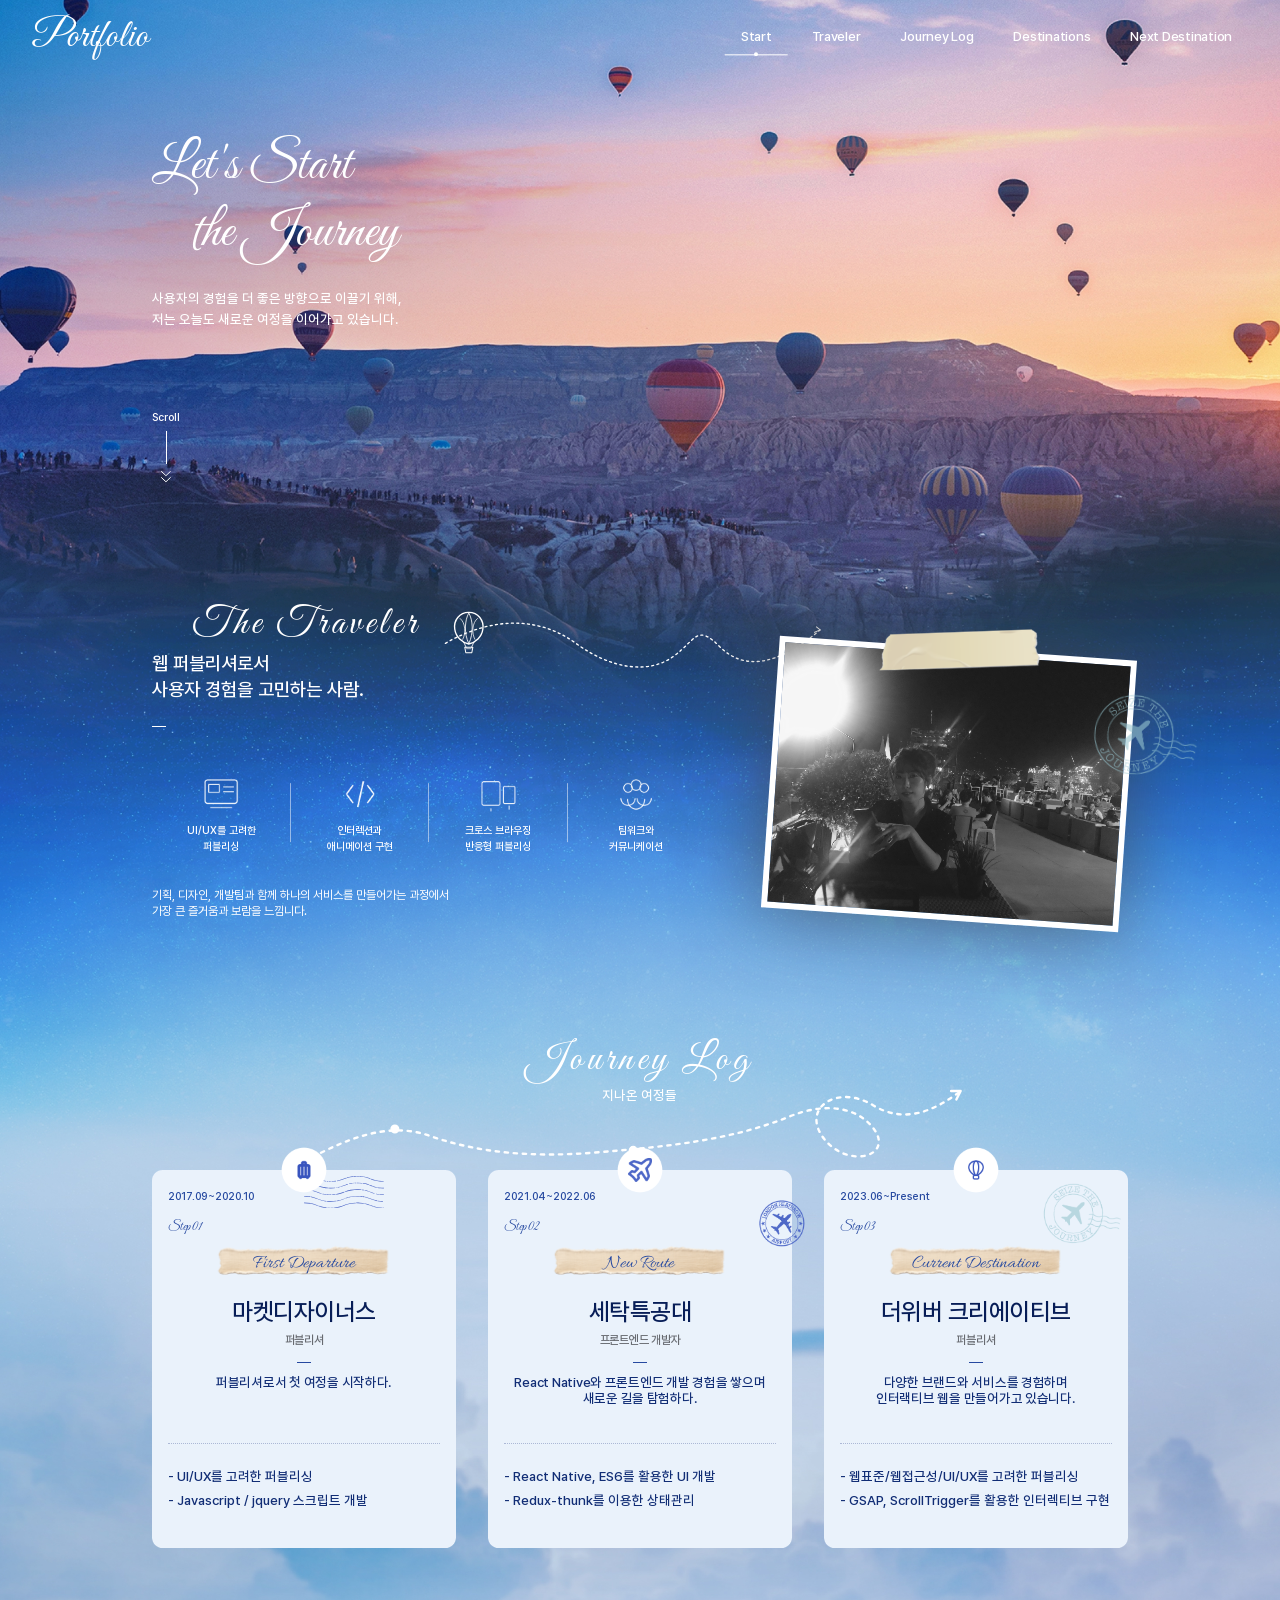
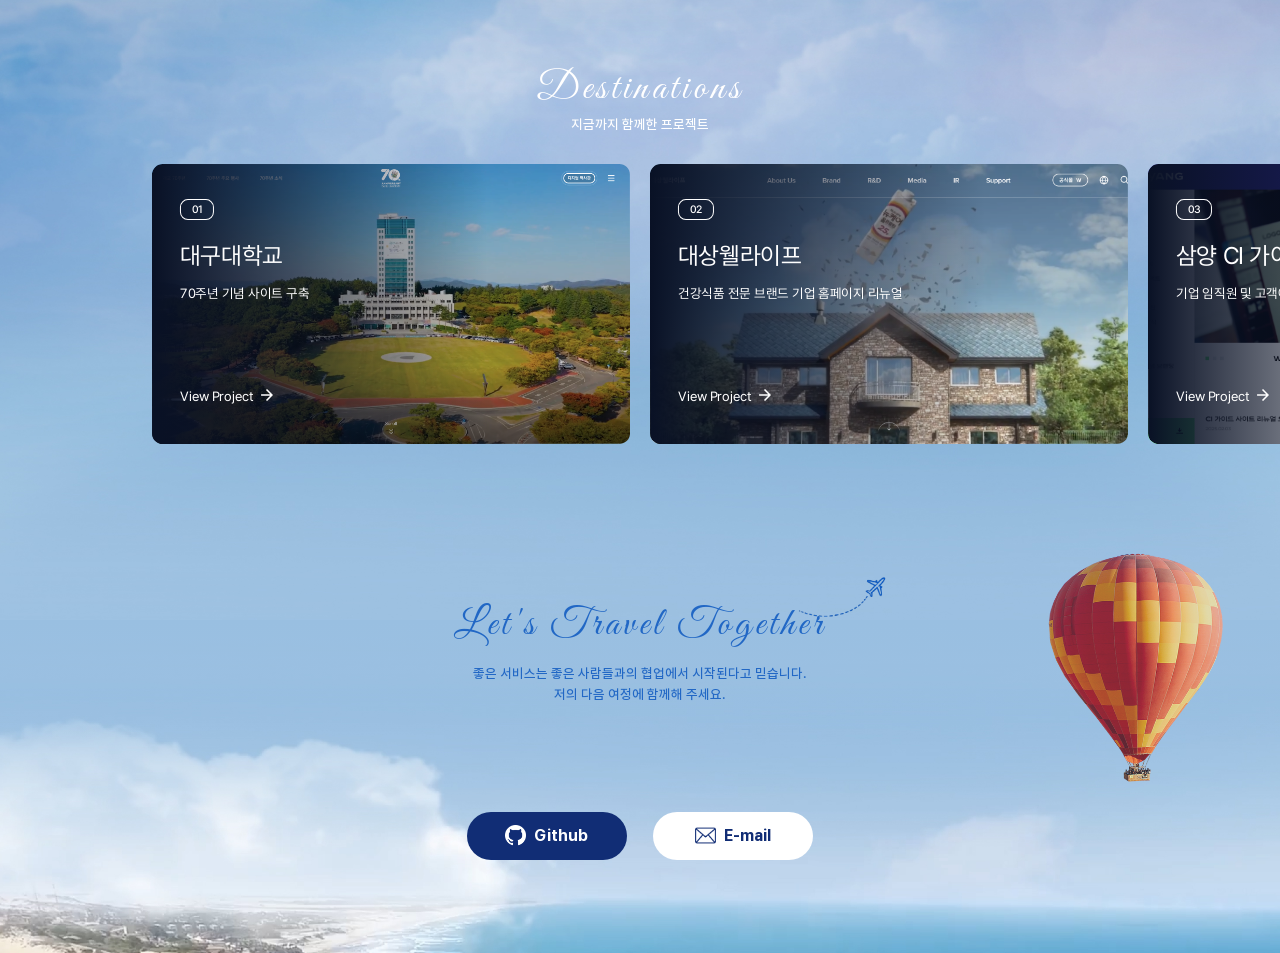
==== commit 0c8a2230: "update" ====
--- a/page/travel.html
+++ b/page/travel.html
@@ -39,9 +39,9 @@
         </div>
         <div id="container" class="container">
             <div class="content">
+                <div class="bg_box"></div>
 				<div class="sec sec01">
-                    <div class="bg_box"></div>
-                    <div class="con01">
+                    <div class="con con01">
                         <div class="row_wrap">
                             <div class="row">
                                 <div class="col-10 offset-1">
@@ -61,331 +61,341 @@
                             </div>
                         </div>
                     </div>
-                    <div class="con02">
-                        <div class="cont cont01">
-                            <div class="cloud_box">
-                                <img src="../images/travel/cloud-center-01.png" alt="" class="cloud cloud_01">
-                                <img src="../images/travel/cloud01.png" alt="" class="cloud cloud_02">
-                                <img src="../images/travel/cloud-l-01.png" alt="" class="cloud cloud_03">
-                                <img src="../images/travel/cloud-r-02.png" alt="" class="cloud cloud_04">
-                                <img src="../images/travel/cloud-r-01.png" alt="" class="cloud cloud_05">
-                                <img src="../images/travel/cloud-l-02.png" alt="" class="cloud cloud_06">
-                            </div>
-                            <div class="row_wrap">
-                                <div class="row">
-                                    <div class="col-10 offset-1">
-                                        <div class="cont01_box">
-                                            <div class="tit_box">
-                                                <h3>The Traveler <span class="shape_icon"></span></h3>
-                                                <p class="tit_info">웹 퍼블리셔로서<br>사용자 경험을 고민하는 사람.</p>
-                                                <em class="line"></em>
-                                                <div class="info_item">
-                                                    <div class="ux_item">
-                                                        <img src="../images/travel/icon_uiux.png" alt="">
-                                                        <span>UI/UX를 고려한<br>퍼블리싱</span>
-                                                    </div>
-                                                    <div class="ux_item">
-                                                        <img src="../images/travel/icon_code_fixed.png" alt="">
-                                                        <span>인터렉션과<br>애니메이션 구현</span>
-                                                    </div>
-                                                    <div class="ux_item">
-                                                        <img src="../images/travel/icon_responsive.png" alt="">
-                                                        <span>크로스 브라우징<br>반응형 퍼블리싱</span>
-                                                    </div>
-                                                    <div class="ux_item">
-                                                        <img src="../images/travel/icon_teamwork.png" alt="">
-                                                        <span>팀워크와<br>커뮤니케이션</span>
-                                                    </div>
-                                                </div>
-                                                <strong>기획, 디자인, 개발팀과 함께 하나의 서비스를 만들어가는 과정에서<br>가장 큰 즐거움과 보람을 느낌니다. </strong>
-                                            </div>
-                                            <div class="img_box">
-                                                <div class="sticker_icon"></div>
-                                                <img src="../images/main/profile_img.jpg" alt="" class="profile_img">
-                                                <span class="icon_stamp"></span>
-                                            </div>
+                    <div class="con con02">
+                        <div class="cloud_box">
+                            <span class="cloud_wrap cloud_01">
+                                <img src="../images/travel/cloud-center-01.png" alt="">
+                            </span>
+                            <span class="cloud_wrap cloud_02">
+                                <img src="../images/travel/cloud01.png" alt="">
+                            </span>
+                            <span class="cloud_wrap cloud_03">
+                                <img src="../images/travel/cloud-l-01.png" alt="">
+                            </span>
+                            <span class="cloud_wrap cloud_04">
+                                <img src="../images/travel/cloud-r-02.png" alt="">
+                            </span>
+                            <span class="cloud_wrap cloud_05">
+                                <img src="../images/travel/cloud-r-01.png" alt="">
+                            </span>
+                            <span class="cloud_wrap cloud_06">
+                                <img src="../images/travel/cloud-l-02.png" alt="">
+                            </span>
+                        </div>
+                        <div class="row_wrap">
+                            <div class="row">
+                                <div class="col-10 offset-1">
+                                    <div class="cont01_box">
+                                        <div class="tit_box">
+                                            <h3>The Traveler <span class="shape_icon"></span></h3>
+                                            <p class="tit_info">웹 퍼블리셔로서<br>사용자 경험을 고민하는 사람.</p>
+                                            <em class="line"></em>
+                                            <div class="info_item">
+                                                <div class="ux_item">
+                                                    <img src="../images/travel/icon_uiux.png" alt="">
+                                                    <span>UI/UX를 고려한<br>퍼블리싱</span>
+                                                </div>
+                                                <div class="ux_item">
+                                                    <img src="../images/travel/icon_code_fixed.png" alt="">
+                                                    <span>인터렉션과<br>애니메이션 구현</span>
+                                                </div>
+                                                <div class="ux_item">
+                                                    <img src="../images/travel/icon_responsive.png" alt="">
+                                                    <span>크로스 브라우징<br>반응형 퍼블리싱</span>
+                                                </div>
+                                                <div class="ux_item">
+                                                    <img src="../images/travel/icon_teamwork.png" alt="">
+                                                    <span>팀워크와<br>커뮤니케이션</span>
+                                                </div>
+                                            </div>
+                                            <strong>기획, 디자인, 개발팀과 함께 하나의 서비스를 만들어가는 과정에서<br>가장 큰 즐거움과 보람을 느낌니다. </strong>
+                                        </div>
+                                        <div class="img_box">
+                                            <div class="sticker_icon"></div>
+                                            <img src="../images/main/profile_img.jpg" alt="" class="profile_img">
+                                            <span class="icon_stamp"></span>
                                         </div>
                                     </div>
                                 </div>
                             </div>
                         </div>
-                        <div class="cont cont02">
-                            <div class="row_wrap">
-                                <div class="row">
-                                    <div class="col-10 offset-1">
-                                        <div class="tit_box">
-                                            <h3>Journey Log</h3>
-                                            <span>지나온 여정들</span>
-                                            <div class="dot_top_line"></div>
-                                        </div>
-                                        <div class="list_box">
-                                            <div class="box_item box01">
-                                                <div class="icon_box">
-                                                    <span class="icon_img01"></span>
-                                                    <span class="icon_img02"></span>
-                                                </div>
-                                                <div class="box_inner">
-                                                    <div class="txt_box">
-                                                        <span class="period">2017.09~2020.10</span>
-                                                        <span class="step">Step 01</span>
-                                                        <div class="journey_step">
-                                                            <p>First Departure</p>
-                                                        </div>
-                                                        <div class="sub_box">
-                                                            <p class="company_txt">
-                                                                마켓디자이너스<br>
-                                                                <span>퍼블리셔</span>
-                                                            </p>
-                                                            <em class="line"></em>
-                                                            <p class="sub_txt">퍼블리셔로서 첫 여정을 시작하다.</p>
-                                                        </div>
-                                                    </div>
-                                                    <div class="info_box">
-                                                        <ul>
-                                                            <li>- UI/UX를 고려한 퍼블리싱</li>
-                                                            <li>- Javascript / jquery 스크립트 개발</li>
-                                                        </ul>
-                                                    </div>
-                                                </div>
-                                            </div>
-                                            <div class="box_item box02">
-                                                <div class="icon_box">
-                                                    <span class="icon_img01"></span>
-                                                    <span class="icon_img02"></span>
-                                                </div>
-                                                <div class="box_inner">
-                                                    <div class="txt_box">
-                                                        <span class="period">2021.04~2022.06</span>
-                                                        <span class="step">Step 02</span>
-                                                        <div class="journey_step">
-                                                            <p>New Route</p>
-                                                        </div>
-                                                        <div class="sub_box">
-                                                            <p class="company_txt">
-                                                                세탁특공대<br>
-                                                                <span>프론트엔드 개발자</span>
-                                                            </p>
-                                                            <em class="line"></em>
-                                                            <p class="sub_txt">React Native와 프론트엔드 개발 경험을 쌓으며<br>새로운 길을 탐험하다.</p>
-                                                        </div>
-                                                    </div>
-                                                    <div class="info_box">
-                                                        <ul>
-                                                            <li>- React Native, ES6를 활용한 UI 개발</li>
-                                                            <li>- Redux-thunk를 이용한 상태관리</li>
-                                                        </ul>
-                                                    </div>
-                                                </div>
-                                            </div>
-                                            <div class="box_item box03">
-                                                <div class="icon_box">
-                                                    <span class="icon_img01"></span>
-                                                    <span class="icon_img02"></span>
-                                                </div>
-                                                <div class="box_inner">
-                                                    <div class="txt_box">
-                                                        <span class="period">2023.06~Present</span>
-                                                        <span class="step">Step 03</span>
-                                                        <div class="journey_step">
-                                                            <p>Current Destination</p>
-                                                        </div>
-                                                        <div class="sub_box">
-                                                            <p class="company_txt">
-                                                                더위버 크리에이티브<br>
-                                                                <span>퍼블리셔</span>
-                                                            </p>
-                                                            <em class="line"></em>
-                                                            <p class="sub_txt">다양한 브랜드와 서비스를 경험하며<br>인터랙티브 웹을 만들어가고 있습니다.</p>
-                                                        </div>
-                                                    </div>
-                                                    <div class="info_box">
-                                                        <ul>
-                                                            <li>- 웹표준/웹접근성/UI/UX를 고려한 퍼블리싱</li>
-                                                            <li>- GSAP, ScrollTrigger를 활용한 인터렉티브 구현</li>
-                                                        </ul>
-                                                    </div>
-                                                </div>
-                                            </div>
-                                        </div>
-                                        <div class="dot_bottom_line"></div>
-                                        <!-- <p class="log_txt">더 넓은 세상을 경험하며, 더 좋은 사용자 경험을 만들어가는 여정은 계속됩니다.</p> -->
-                                    </div>
+                    </div>
+                    <div class="con con03">
+                        <div class="row_wrap">
+                            <div class="row">
+                                <div class="col-10 offset-1">
+                                    <div class="tit_box">
+                                        <h3>Journey Log</h3>
+                                        <span>지나온 여정들</span>
+                                        <div class="dot_top_line"></div>
+                                    </div>
+                                    <div class="list_box">
+                                        <div class="box_item box01">
+                                            <div class="icon_box">
+                                                <span class="icon_img01"></span>
+                                                <span class="icon_img02"></span>
+                                            </div>
+                                            <div class="box_inner">
+                                                <div class="txt_box">
+                                                    <span class="period">2017.09~2020.10</span>
+                                                    <span class="step">Step 01</span>
+                                                    <div class="journey_step">
+                                                        <p>First Departure</p>
+                                                    </div>
+                                                    <div class="sub_box">
+                                                        <p class="company_txt">
+                                                            마켓디자이너스<br>
+                                                            <span>퍼블리셔</span>
+                                                        </p>
+                                                        <em class="line"></em>
+                                                        <p class="sub_txt">퍼블리셔로서 첫 여정을 시작하다.</p>
+                                                    </div>
+                                                </div>
+                                                <div class="info_box">
+                                                    <ul>
+                                                        <li>- UI/UX를 고려한 퍼블리싱</li>
+                                                        <li>- Javascript / jquery 스크립트 개발</li>
+                                                    </ul>
+                                                </div>
+                                            </div>
+                                        </div>
+                                        <div class="box_item box02">
+                                            <div class="icon_box">
+                                                <span class="icon_img01"></span>
+                                                <span class="icon_img02"></span>
+                                            </div>
+                                            <div class="box_inner">
+                                                <div class="txt_box">
+                                                    <span class="period">2021.04~2022.06</span>
+                                                    <span class="step">Step 02</span>
+                                                    <div class="journey_step">
+                                                        <p>New Route</p>
+                                                    </div>
+                                                    <div class="sub_box">
+                                                        <p class="company_txt">
+                                                            세탁특공대<br>
+                                                            <span>프론트엔드 개발자</span>
+                                                        </p>
+                                                        <em class="line"></em>
+                                                        <p class="sub_txt">React Native와 프론트엔드 개발 경험을 쌓으며<br class="pc_on"> 새로운 길을 탐험하다.</p>
+                                                    </div>
+                                                </div>
+                                                <div class="info_box">
+                                                    <ul>
+                                                        <li>- React Native, ES6를 활용한 UI 개발</li>
+                                                        <li>- Redux-thunk를 이용한 상태관리</li>
+                                                    </ul>
+                                                </div>
+                                            </div>
+                                        </div>
+                                        <div class="box_item box03">
+                                            <div class="icon_box">
+                                                <span class="icon_img01"></span>
+                                                <span class="icon_img02"></span>
+                                            </div>
+                                            <div class="box_inner">
+                                                <div class="txt_box">
+                                                    <span class="period">2023.06~Present</span>
+                                                    <span class="step">Step 03</span>
+                                                    <div class="journey_step">
+                                                        <p>Current Destination</p>
+                                                    </div>
+                                                    <div class="sub_box">
+                                                        <p class="company_txt">
+                                                            더위버 크리에이티브<br>
+                                                            <span>퍼블리셔</span>
+                                                        </p>
+                                                        <em class="line"></em>
+                                                        <p class="sub_txt">다양한 브랜드와 서비스를 경험하며<br class="pc_on"> 인터랙티브 웹을 만들어가고 있습니다.</p>
+                                                    </div>
+                                                </div>
+                                                <div class="info_box">
+                                                    <ul>
+                                                        <li>- 웹표준/웹접근성/UI/UX를 고려한 퍼블리싱</li>
+                                                        <li>- GSAP, ScrollTrigger를 활용한 인터렉티브 구현</li>
+                                                    </ul>
+                                                </div>
+                                            </div>
+                                        </div>
+                                    </div>
+                                    <div class="dot_bottom_line"></div>
+                                    
                                 </div>
                             </div>
                         </div>
-                        <div class="cont cont03">
-                            <div class="row_wrap">
-                                <div class="row">
-                                    <div class="col-10 offset-1">
-                                        <div class="tit_box">
-                                            <h3>Destinations</h3>
-                                            <span>지금까지 함께한 프로젝트</span>
-                                        </div>
-                                        <div class="swiper project_swiper">
-                                            <div class="swiper-wrapper">
-                                                <div class="swiper-slide">
-                                                    <div class="bg_img"></div>
-                                                    <div class="slide_inner">
-                                                        <div class="project_tit">
-                                                            <span class="number">01</span>
-                                                            <strong>대구대학교</strong>
-                                                            <p>70주년 기념 사이트 구축</p>
-                                                        </div>
-                                                        <a href="./sub_page/page12.html" class="link_txt">View Project <span class="arrow_btn"></span></a>
-                                                    </div>
-                                                </div>
-                                                <div class="swiper-slide">
-                                                    <div class="bg_img"></div>
-                                                    <div class="slide_inner">
-                                                        <div class="project_tit">
-                                                            <span class="number">02</span>
-                                                            <strong>대상웰라이프</strong>
-                                                            <p>건강식품 전문 브랜드 기업 홈페이지 리뉴얼</p>
-                                                        </div>
-                                                        <a href="./sub_page/page11.html" class="link_txt">View Project <span class="arrow_btn"></span></a>
-                                                    </div>
-                                                </div>
-                                                <div class="swiper-slide">
-                                                    <div class="bg_img"></div>
-                                                    <div class="slide_inner">
-                                                        <div class="project_tit">
-                                                            <span class="number">03</span>
-                                                            <strong>삼양 CI 가이드</strong>
-                                                            <p>기업 임직원 및 고객에게 효율적으로 전달하기 위한 사이트 구축</p>
-                                                        </div>
-                                                        <a href="./sub_page/page10.html" class="link_txt">View Project <span class="arrow_btn"></span></a>
-                                                    </div>
-                                                </div>
-                                                <div class="swiper-slide">
-                                                    <div class="bg_img"></div>
-                                                    <div class="slide_inner">
-                                                        <div class="project_tit">
-                                                            <span class="number">04</span>
-                                                            <strong>삼양홀딩스</strong>
-                                                            <p>기업CI 변경으로 인한 전 계열사 CI 리뉴얼 작업</p>
-                                                        </div>
-                                                        <a href="./sub_page/page9.html" class="link_txt">View Project <span class="arrow_btn"></span></a>
-                                                    </div>
-                                                </div>
-                                                <div class="swiper-slide">
-                                                    <div class="bg_img"></div>
-                                                    <div class="slide_inner">
-                                                        <div class="project_tit">
-                                                            <span class="number">05</span>
-                                                            <strong>하나투어</strong>
-                                                            <p>국·영·중·일 4개 언어 버전의 통합 웹사이트 구축</p>
-                                                        </div>
-                                                        <a href="./sub_page/page8.html" class="link_txt">View Project <span class="arrow_btn"></span></a>
-                                                    </div>
-                                                </div>
-                                                <div class="swiper-slide">
-                                                    <div class="bg_img"></div>
-                                                    <div class="slide_inner">
-                                                        <div class="project_tit">
-                                                            <span class="number">06</span>
-                                                            <strong>삼익 THK</strong>
-                                                            <p>B2B 제조기업 웹사이트 리뉴얼 구축</p>
-                                                        </div>
-                                                        <a href="./sub_page/page7.html" class="link_txt">View Project <span class="arrow_btn"></span></a>
-                                                    </div>
-                                                </div>
-                                                <div class="swiper-slide">
-                                                    <div class="bg_img"></div>
-                                                    <div class="slide_inner">
-                                                        <div class="project_tit">
-                                                            <span class="number">07</span>
-                                                            <strong>BGF 에코머티리얼즈</strong>
-                                                            <p>금속/화학업분야 웹사이트 구축</p>
-                                                        </div>
-                                                        <a href="./sub_page/page6.html" class="link_txt">View Project <span class="arrow_btn"></span></a>
-                                                    </div>
-                                                </div>
-                                                <div class="swiper-slide">
-                                                    <div class="bg_img"></div>
-                                                    <div class="slide_inner">
-                                                        <div class="project_tit">
-                                                            <span class="number">08</span>
-                                                            <strong>세탁특공대</strong>
-                                                            <p>세탁특공대 앱 서비스</p>
-                                                        </div>
-                                                        <a href="./sub_page/page5.html" class="link_txt">View Project <span class="arrow_btn"></span></a>
-                                                    </div>
-                                                </div>
-                                                <div class="swiper-slide">
-                                                    <div class="bg_img"></div>
-                                                    <div class="slide_inner">
-                                                        <div class="project_tit">
-                                                            <span class="number">09</span>
-                                                            <strong>위매치다이사</strong>
-                                                            <p>위매치다이사 서비스 구축 및 유지운영</p>
-                                                        </div>
-                                                        <a href="./sub_page/page4.html" class="link_txt">View Project <span class="arrow_btn"></span></a>
-                                                    </div>
-                                                </div>
-                                                <div class="swiper-slide">
-                                                    <div class="bg_img"></div>
-                                                    <div class="slide_inner">
-                                                        <div class="project_tit">
-                                                            <span class="number">10</span>
-                                                            <strong>마켓디자이너스</strong>
-                                                            <p>마켓디자이너스 리뉴얼 및 유지운영</p>
-                                                        </div>
-                                                        <a href="./sub_page/page3.html" class="link_txt">View Project <span class="arrow_btn"></span></a>
-                                                    </div>
-                                                </div>
-                                                <div class="swiper-slide">
-                                                    <div class="bg_img"></div>
-                                                    <div class="slide_inner">
-                                                        <div class="project_tit">
-                                                            <span class="number">11</span>
-                                                            <strong>위매치부동산</strong>
-                                                            <p>위매치부동산 리뉴얼 및 유지운영</p>
-                                                        </div>
-                                                        <a href="./sub_page/page2.html" class="link_txt">View Project <span class="arrow_btn"></span></a>
-                                                    </div>
-                                                </div>
-                                                <div class="swiper-slide">
-                                                    <div class="bg_img"></div>
-                                                    <div class="slide_inner">
-                                                        <div class="project_tit">
-                                                            <span class="number">12</span>
-                                                            <strong>위매치머니</strong>
-                                                            <p>위매치머니 리뉴얼 및 유지운영</p>
-                                                        </div>
-                                                        <a href="./sub_page/page1.html" class="link_txt">View Project <span class="arrow_btn"></span></a>
-                                                    </div>
-                                                </div>
-                                            </div>
-                                            <div class="swiper-pagination"></div>
-                                        </div>
+                    </div>
+                    <div class="con con04">
+                        <div class="row_wrap">
+                            <div class="row">
+                                <div class="col-10 offset-1">
+                                    <div class="tit_box">
+                                        <h3>Destinations</h3>
+                                        <span>지금까지 함께한 프로젝트</span>
+                                    </div>
+                                    <div class="swiper project_swiper">
+                                        <div class="swiper-wrapper">
+                                            <div class="swiper-slide">
+                                                <div class="bg_img"></div>
+                                                <div class="slide_inner">
+                                                    <div class="project_tit">
+                                                        <span class="number">01</span>
+                                                        <strong>대구대학교</strong>
+                                                        <p>70주년 기념 사이트 구축</p>
+                                                    </div>
+                                                    <a href="./sub_page/page12.html" class="link_txt">View Project <span class="arrow_btn"></span></a>
+                                                </div>
+                                            </div>
+                                            <div class="swiper-slide">
+                                                <div class="bg_img"></div>
+                                                <div class="slide_inner">
+                                                    <div class="project_tit">
+                                                        <span class="number">02</span>
+                                                        <strong>대상웰라이프</strong>
+                                                        <p>건강식품 전문 브랜드 기업 홈페이지 리뉴얼</p>
+                                                    </div>
+                                                    <a href="./sub_page/page11.html" class="link_txt">View Project <span class="arrow_btn"></span></a>
+                                                </div>
+                                            </div>
+                                            <div class="swiper-slide">
+                                                <div class="bg_img"></div>
+                                                <div class="slide_inner">
+                                                    <div class="project_tit">
+                                                        <span class="number">03</span>
+                                                        <strong>삼양 CI 가이드</strong>
+                                                        <p>기업 임직원 및 고객에게 효율적으로 전달하기 위한 사이트 구축</p>
+                                                    </div>
+                                                    <a href="./sub_page/page10.html" class="link_txt">View Project <span class="arrow_btn"></span></a>
+                                                </div>
+                                            </div>
+                                            <div class="swiper-slide">
+                                                <div class="bg_img"></div>
+                                                <div class="slide_inner">
+                                                    <div class="project_tit">
+                                                        <span class="number">04</span>
+                                                        <strong>삼양홀딩스</strong>
+                                                        <p>기업CI 변경으로 인한 전 계열사 CI 리뉴얼 작업</p>
+                                                    </div>
+                                                    <a href="./sub_page/page9.html" class="link_txt">View Project <span class="arrow_btn"></span></a>
+                                                </div>
+                                            </div>
+                                            <div class="swiper-slide">
+                                                <div class="bg_img"></div>
+                                                <div class="slide_inner">
+                                                    <div class="project_tit">
+                                                        <span class="number">05</span>
+                                                        <strong>하나투어</strong>
+                                                        <p>국·영·중·일 4개 언어 버전의 통합 웹사이트 구축</p>
+                                                    </div>
+                                                    <a href="./sub_page/page8.html" class="link_txt">View Project <span class="arrow_btn"></span></a>
+                                                </div>
+                                            </div>
+                                            <div class="swiper-slide">
+                                                <div class="bg_img"></div>
+                                                <div class="slide_inner">
+                                                    <div class="project_tit">
+                                                        <span class="number">06</span>
+                                                        <strong>삼익 THK</strong>
+                                                        <p>B2B 제조기업 웹사이트 리뉴얼 구축</p>
+                                                    </div>
+                                                    <a href="./sub_page/page7.html" class="link_txt">View Project <span class="arrow_btn"></span></a>
+                                                </div>
+                                            </div>
+                                            <div class="swiper-slide">
+                                                <div class="bg_img"></div>
+                                                <div class="slide_inner">
+                                                    <div class="project_tit">
+                                                        <span class="number">07</span>
+                                                        <strong>BGF 에코머티리얼즈</strong>
+                                                        <p>금속/화학업분야 웹사이트 구축</p>
+                                                    </div>
+                                                    <a href="./sub_page/page6.html" class="link_txt">View Project <span class="arrow_btn"></span></a>
+                                                </div>
+                                            </div>
+                                            <div class="swiper-slide">
+                                                <div class="bg_img"></div>
+                                                <div class="slide_inner">
+                                                    <div class="project_tit">
+                                                        <span class="number">08</span>
+                                                        <strong>세탁특공대</strong>
+                                                        <p>세탁특공대 앱 서비스</p>
+                                                    </div>
+                                                    <a href="./sub_page/page5.html" class="link_txt">View Project <span class="arrow_btn"></span></a>
+                                                </div>
+                                            </div>
+                                            <div class="swiper-slide">
+                                                <div class="bg_img"></div>
+                                                <div class="slide_inner">
+                                                    <div class="project_tit">
+                                                        <span class="number">09</span>
+                                                        <strong>위매치다이사</strong>
+                                                        <p>위매치다이사 서비스 구축 및 유지운영</p>
+                                                    </div>
+                                                    <a href="./sub_page/page4.html" class="link_txt">View Project <span class="arrow_btn"></span></a>
+                                                </div>
+                                            </div>
+                                            <div class="swiper-slide">
+                                                <div class="bg_img"></div>
+                                                <div class="slide_inner">
+                                                    <div class="project_tit">
+                                                        <span class="number">10</span>
+                                                        <strong>마켓디자이너스</strong>
+                                                        <p>마켓디자이너스 리뉴얼 및 유지운영</p>
+                                                    </div>
+                                                    <a href="./sub_page/page3.html" class="link_txt">View Project <span class="arrow_btn"></span></a>
+                                                </div>
+                                            </div>
+                                            <div class="swiper-slide">
+                                                <div class="bg_img"></div>
+                                                <div class="slide_inner">
+                                                    <div class="project_tit">
+                                                        <span class="number">11</span>
+                                                        <strong>위매치부동산</strong>
+                                                        <p>위매치부동산 리뉴얼 및 유지운영</p>
+                                                    </div>
+                                                    <a href="./sub_page/page2.html" class="link_txt">View Project <span class="arrow_btn"></span></a>
+                                                </div>
+                                            </div>
+                                            <div class="swiper-slide">
+                                                <div class="bg_img"></div>
+                                                <div class="slide_inner">
+                                                    <div class="project_tit">
+                                                        <span class="number">12</span>
+                                                        <strong>위매치머니</strong>
+                                                        <p>위매치머니 리뉴얼 및 유지운영</p>
+                                                    </div>
+                                                    <a href="./sub_page/page1.html" class="link_txt">View Project <span class="arrow_btn"></span></a>
+                                                </div>
+                                            </div>
+                                        </div>
+                                        <div class="swiper-pagination"></div>
                                     </div>
                                 </div>
                             </div>
                         </div>
-                        <div class="cont cont04">
-                            <div class="icon_balloon"></div>
-                            <div class="row_wrap">
-                                <div class="row">
-                                    <div class="col-10 offset-1">
-                                        <div class="tit_box">
-                                            <h3>Let's Travel Together <span class="shape_icon"></span></h3>
-                                            <span>
-                                                좋은 서비스는 좋은 사람들과의 협업에서 시작된다고 믿습니다.<br>
-                                                저의 다음 여정에 함께해 주세요.
-                                            </span>
-                                        </div>
-                                        <div class="contact_box">
-                                            <a href="https://github.com/elisabethyoon" target="_blank"><span class="github_icon"></span>Github</a>
-                                            <a href="mailto:careerbetty@gmail.com" target="_blank"><span class="email_icon"></span>E-mail</a>
-                                        </div>
+                    </div>
+                    <div class="con con05">
+                        <div class="icon_balloon"></div>
+                        <div class="row_wrap">
+                            <div class="row">
+                                <div class="col-10 offset-1">
+                                    <div class="tit_box">
+                                        <h3>Let's Travel Together <span class="shape_icon"></span></h3>
+                                        <span>
+                                            좋은 서비스는 좋은 사람들과의 협업에서 시작된다고 믿습니다.<br>
+                                            저의 다음 여정에 함께해 주세요.
+                                        </span>
+                                    </div>
+                                    <div class="contact_box">
+                                        <a href="https://github.com/elisabethyoon" target="_blank"><span class="github_icon"></span>Github</a>
+                                        <a href="mailto:careerbetty@gmail.com" target="_blank"><span class="email_icon"></span>E-mail</a>
                                     </div>
                                 </div>
                             </div>
                         </div>
                     </div>
-                    <div class="video_wrap">
-                        <video muted playsinline loop src="../images/travel/sec01_video.mp4"></video>
-                    </div>
+                </div>
+                <div class="video_wrap">
+                    <video muted playsinline loop src="../images/travel/sec01_video.mp4"></video>
                 </div>
             </div>
         </div>
--- a/css/layout/style.min.css
+++ b/css/layout/style.min.css
@@ -1 +1 @@
-@media(min-width: 1025px){.col-1{flex:0 0 auto;flex-basis:8.3333333333%;width:8.3333333333%;padding:0 calc(max(calc(20px * var(--base-ratio)), calc(calc(20 / var(--base-size)) * var(--base-percent)))*.5);box-sizing:border-box;position:relative}.offset-1{margin-left:8.3333333333%;position:relative}.col-2{flex:0 0 auto;flex-basis:16.6666666667%;width:16.6666666667%;padding:0 calc(max(calc(20px * var(--base-ratio)), calc(calc(20 / var(--base-size)) * var(--base-percent)))*.5);box-sizing:border-box;position:relative}.offset-2{margin-left:16.6666666667%;position:relative}.col-3{flex:0 0 auto;flex-basis:25%;width:25%;padding:0 calc(max(calc(20px * var(--base-ratio)), calc(calc(20 / var(--base-size)) * var(--base-percent)))*.5);box-sizing:border-box;position:relative}.offset-3{margin-left:25%;position:relative}.col-4{flex:0 0 auto;flex-basis:33.3333333333%;width:33.3333333333%;padding:0 calc(max(calc(20px * var(--base-ratio)), calc(calc(20 / var(--base-size)) * var(--base-percent)))*.5);box-sizing:border-box;position:relative}.offset-4{margin-left:33.3333333333%;position:relative}.col-5{flex:0 0 auto;flex-basis:41.6666666667%;width:41.6666666667%;padding:0 calc(max(calc(20px * var(--base-ratio)), calc(calc(20 / var(--base-size)) * var(--base-percent)))*.5);box-sizing:border-box;position:relative}.offset-5{margin-left:41.6666666667%;position:relative}.col-6{flex:0 0 auto;flex-basis:50%;width:50%;padding:0 calc(max(calc(20px * var(--base-ratio)), calc(calc(20 / var(--base-size)) * var(--base-percent)))*.5);box-sizing:border-box;position:relative}.offset-6{margin-left:50%;position:relative}.col-7{flex:0 0 auto;flex-basis:58.3333333333%;width:58.3333333333%;padding:0 calc(max(calc(20px * var(--base-ratio)), calc(calc(20 / var(--base-size)) * var(--base-percent)))*.5);box-sizing:border-box;position:relative}.offset-7{margin-left:58.3333333333%;position:relative}.col-8{flex:0 0 auto;flex-basis:66.6666666667%;width:66.6666666667%;padding:0 calc(max(calc(20px * var(--base-ratio)), calc(calc(20 / var(--base-size)) * var(--base-percent)))*.5);box-sizing:border-box;position:relative}.offset-8{margin-left:66.6666666667%;position:relative}.col-9{flex:0 0 auto;flex-basis:75%;width:75%;padding:0 calc(max(calc(20px * var(--base-ratio)), calc(calc(20 / var(--base-size)) * var(--base-percent)))*.5);box-sizing:border-box;position:relative}.offset-9{margin-left:75%;position:relative}.col-10{flex:0 0 auto;flex-basis:83.3333333333%;width:83.3333333333%;padding:0 calc(max(calc(20px * var(--base-ratio)), calc(calc(20 / var(--base-size)) * var(--base-percent)))*.5);box-sizing:border-box;position:relative}.offset-10{margin-left:83.3333333333%;position:relative}.col-11{flex:0 0 auto;flex-basis:91.6666666667%;width:91.6666666667%;padding:0 calc(max(calc(20px * var(--base-ratio)), calc(calc(20 / var(--base-size)) * var(--base-percent)))*.5);box-sizing:border-box;position:relative}.offset-11{margin-left:91.6666666667%;position:relative}.col-12{flex:0 0 auto;flex-basis:100%;width:100%;padding:0 calc(max(calc(20px * var(--base-ratio)), calc(calc(20 / var(--base-size)) * var(--base-percent)))*.5);box-sizing:border-box;position:relative}.offset-12{margin-left:100%;position:relative}}html{--window-w:100vw;--window-h:100vh}:root{--base-ratio: 0.5;--base-size: 1920;--base-percent: 100vw}@media(max-width: 1024px){:root{--base-ratio: 1;--base-size: 1;--base-percent: 1px}}html,body{overflow-anchor:none}html.overflow,body.overflow{height:100%;min-height:100%;overflow:hidden !important;touch-action:none}#wrap{position:relative;width:100%}#wrap .content{padding:0 0 max(calc(180px * var(--base-ratio)), calc(calc(180 / var(--base-size)) * var(--base-percent)))}@media(max-width: 1024px){#wrap .content{padding:0 0 max(calc(100px * var(--base-ratio)), calc(calc(100 / var(--base-size)) * var(--base-percent)))}}.sticky{position:-webkit-sticky;position:sticky;top:0;left:0;width:100%;height:100vh;overflow:hidden}.pc_on{display:block}.tablet_on{display:none}.m_on{display:none}.pc_none{display:none}.tablet_m_on{display:none}.tablet_none{display:block}.m_none{display:block}.laptop_on{display:none}.laptop_none{display:block}@media(max-width: 1535px){.laptop_on{display:block}.laptop_none{display:none}}@media(max-width: 1024px){.laptop_none{display:block}.pc_on{display:none}.tablet_m_on{display:block}.tablet_on{display:block}.m_on{display:none}.pc_none{display:block}.tablet_none{display:none}.m_none{display:block}}@media(max-width: 767px){.laptop_none{display:block}.pc_on{display:none}.tablet_on{display:none}.m_on{display:block}.pc_none{display:block}.tablet_none{display:block}.m_none{display:none}}.row_wrap{padding:0 max(calc(80px * var(--base-ratio)), calc(calc(80 / var(--base-size)) * var(--base-percent)))}@media(max-width: 1024px){.row_wrap{padding:0 max(calc(40px * var(--base-ratio)), calc(calc(40 / var(--base-size)) * var(--base-percent)))}}@media(max-width: 767px){.row_wrap{padding:0 max(calc(20px * var(--base-ratio)), calc(calc(20 / var(--base-size)) * var(--base-percent)))}}.row{position:relative}@media(min-width: 1025px){.row{display:flex;flex-wrap:wrap;margin:0 calc(max(calc(20px * var(--base-ratio)), calc(calc(20 / var(--base-size)) * var(--base-percent)))*.5*-1)}}.grid_guide{position:fixed;left:0;top:0;width:100%;height:100vh;pointer-events:none;z-index:999999;display:none}.grid_guide.is-active{display:block}.grid_guide .container{width:100%;height:100%}.grid_guide .row{display:flex;flex-wrap:wrap}.grid_guide .row .content{padding:0;height:100vh;opacity:.5}.grid_guide .row .col-1{flex:0 0 auto;box-sizing:border-box;position:relative}@media(min-width: 1025px){.grid_guide .row{margin:0 calc(max(calc(20px * var(--base-ratio)), calc(calc(20 / var(--base-size)) * var(--base-percent)))*.5*-1)}.grid_guide .row .content{background-color:pink}.grid_guide .row .col-1{flex-basis:8.3333333333%;width:9.0909090909%;padding:0 calc(max(calc(20px * var(--base-ratio)), calc(calc(20 / var(--base-size)) * var(--base-percent)))*.5)}.grid_guide .row .col-1:nth-of-type(n + 13){display:none}}@media(min-width: 768px)and (max-width: 1024px){.grid_guide .row{margin:0 calc(max(calc(20px * var(--base-ratio)), calc(calc(20 / var(--base-size)) * var(--base-percent)))*.5*-1)}.grid_guide .row .content{background-color:#7878ff}.grid_guide .row .col-1{flex-basis:12.5%;width:14.2857142857%;padding:0 calc(max(calc(20px * var(--base-ratio)), calc(calc(20 / var(--base-size)) * var(--base-percent)))*.5)}.grid_guide .row .col-1:nth-of-type(n + 9){display:none}}@media(max-width: 767px){.grid_guide .row{margin:0 calc(max(calc(20px * var(--base-ratio)), calc(calc(20 / var(--base-size)) * var(--base-percent)))*.5*-1)}.grid_guide .row .content{background-color:#7878ff}.grid_guide .row .col-1{flex-basis:25%;width:33.3333333333%;padding:0 calc(max(calc(20px * var(--base-ratio)), calc(calc(20 / var(--base-size)) * var(--base-percent)))*.5)}.grid_guide .row .col-1:nth-of-type(n + 5){display:none}}@media(min-width: 1025px){.col-1{flex:0 0 auto;flex-basis:8.3333333333%;width:8.3333333333%;padding:0 calc(max(calc(20px * var(--base-ratio)), calc(calc(20 / var(--base-size)) * var(--base-percent)))*.5);box-sizing:border-box;position:relative}.offset-1{margin-left:8.3333333333%;position:relative}.col-2{flex:0 0 auto;flex-basis:16.6666666667%;width:16.6666666667%;padding:0 calc(max(calc(20px * var(--base-ratio)), calc(calc(20 / var(--base-size)) * var(--base-percent)))*.5);box-sizing:border-box;position:relative}.offset-2{margin-left:16.6666666667%;position:relative}.col-3{flex:0 0 auto;flex-basis:25%;width:25%;padding:0 calc(max(calc(20px * var(--base-ratio)), calc(calc(20 / var(--base-size)) * var(--base-percent)))*.5);box-sizing:border-box;position:relative}.offset-3{margin-left:25%;position:relative}.col-4{flex:0 0 auto;flex-basis:33.3333333333%;width:33.3333333333%;padding:0 calc(max(calc(20px * var(--base-ratio)), calc(calc(20 / var(--base-size)) * var(--base-percent)))*.5);box-sizing:border-box;position:relative}.offset-4{margin-left:33.3333333333%;position:relative}.col-5{flex:0 0 auto;flex-basis:41.6666666667%;width:41.6666666667%;padding:0 calc(max(calc(20px * var(--base-ratio)), calc(calc(20 / var(--base-size)) * var(--base-percent)))*.5);box-sizing:border-box;position:relative}.offset-5{margin-left:41.6666666667%;position:relative}.col-6{flex:0 0 auto;flex-basis:50%;width:50%;padding:0 calc(max(calc(20px * var(--base-ratio)), calc(calc(20 / var(--base-size)) * var(--base-percent)))*.5);box-sizing:border-box;position:relative}.offset-6{margin-left:50%;position:relative}.col-7{flex:0 0 auto;flex-basis:58.3333333333%;width:58.3333333333%;padding:0 calc(max(calc(20px * var(--base-ratio)), calc(calc(20 / var(--base-size)) * var(--base-percent)))*.5);box-sizing:border-box;position:relative}.offset-7{margin-left:58.3333333333%;position:relative}.col-8{flex:0 0 auto;flex-basis:66.6666666667%;width:66.6666666667%;padding:0 calc(max(calc(20px * var(--base-ratio)), calc(calc(20 / var(--base-size)) * var(--base-percent)))*.5);box-sizing:border-box;position:relative}.offset-8{margin-left:66.6666666667%;position:relative}.col-9{flex:0 0 auto;flex-basis:75%;width:75%;padding:0 calc(max(calc(20px * var(--base-ratio)), calc(calc(20 / var(--base-size)) * var(--base-percent)))*.5);box-sizing:border-box;position:relative}.offset-9{margin-left:75%;position:relative}.col-10{flex:0 0 auto;flex-basis:83.3333333333%;width:83.3333333333%;padding:0 calc(max(calc(20px * var(--base-ratio)), calc(calc(20 / var(--base-size)) * var(--base-percent)))*.5);box-sizing:border-box;position:relative}.offset-10{margin-left:83.3333333333%;position:relative}.col-11{flex:0 0 auto;flex-basis:91.6666666667%;width:91.6666666667%;padding:0 calc(max(calc(20px * var(--base-ratio)), calc(calc(20 / var(--base-size)) * var(--base-percent)))*.5);box-sizing:border-box;position:relative}.offset-11{margin-left:91.6666666667%;position:relative}.col-12{flex:0 0 auto;flex-basis:100%;width:100%;padding:0 calc(max(calc(20px * var(--base-ratio)), calc(calc(20 / var(--base-size)) * var(--base-percent)))*.5);box-sizing:border-box;position:relative}.offset-12{margin-left:100%;position:relative}}:root{--swiper-autoplay: 4000}#wrap{min-width:320px}#wrap .scroll_box{display:flex;flex-wrap:wrap;justify-content:start;align-items:center;flex-direction:column;gap:max(calc(70px * var(--base-ratio)), calc(calc(70 / var(--base-size)) * var(--base-percent)));width:max(calc(30px * var(--base-ratio)), calc(calc(30 / var(--base-size)) * var(--base-percent)));padding-top:max(calc(120px * var(--base-ratio)), calc(calc(120 / var(--base-size)) * var(--base-percent)))}#wrap .scroll_box .scroll_txt{position:relative;font-size:max(calc(16px * var(--base-ratio)), calc(calc(16 / var(--base-size)) * var(--base-percent)));line-height:1.25;letter-spacing:0em;font-family:"Pretendard",sans-serif;color:#fff}#wrap .scroll_box .scroll_txt::after{content:"";position:absolute;bottom:max(calc(calc(calc(60 / var(--base-size)) * var(--base-percent)) * -1));left:50%;width:max(calc(1px * var(--base-ratio)), calc(calc(1 / var(--base-size)) * var(--base-percent)));height:max(calc(50px * var(--base-ratio)), calc(calc(50 / var(--base-size)) * var(--base-percent)));background-color:#fff}#wrap .scroll_box .scroll_arrow{overflow:hidden;position:relative;width:max(calc(15px * var(--base-ratio)), calc(calc(15 / var(--base-size)) * var(--base-percent)));height:max(calc(19px * var(--base-ratio)), calc(calc(19 / var(--base-size)) * var(--base-percent)));background:url("../../images/main/scroll_icon.svg") center/cover no-repeat;-webkit-animation:scrollDown 1.8s ease-in-out infinite;animation:scrollDown 1.8s ease-in-out infinite}@-webkit-keyframes scrollDown{0%{transform:translateY(10px)}50%{transform:translateY(0)}100%{transform:translateY(10px)}}@keyframes scrollDown{0%{transform:translateY(10px)}50%{transform:translateY(0)}100%{transform:translateY(10px)}}@media(max-width: 1024px){#wrap .scroll_box{gap:max(calc(6px * var(--base-ratio)), calc(calc(6 / var(--base-size)) * var(--base-percent)));bottom:max(calc(50px * var(--base-ratio)), calc(calc(50 / var(--base-size)) * var(--base-percent)))}#wrap .scroll_box .scroll_txt{font-size:max(calc(11px * var(--base-ratio)), calc(calc(11 / var(--base-size)) * var(--base-percent)));line-height:1.2727272727;letter-spacing:0em}#wrap .scroll_box .scroll_arrow{width:max(calc(12px * var(--base-ratio)), calc(calc(12 / var(--base-size)) * var(--base-percent)));height:max(calc(15px * var(--base-ratio)), calc(calc(15 / var(--base-size)) * var(--base-percent)));background:url("../../images/main/scroll_icon_m.svg") center/cover no-repeat}}#wrap .swiper-scrollbar{padding:max(calc(10px * var(--base-ratio)), calc(calc(10 / var(--base-size)) * var(--base-percent))) 0;width:100%;position:relative;inset:auto;cursor:pointer;background-color:rgba(0,0,0,0)}#wrap .swiper-scrollbar:before{content:"";width:100%;height:100%;position:absolute;left:0;top:50%;transform:translateY(-50%);background:#f3f4f6;border-radius:max(calc(4px * var(--base-ratio)), calc(calc(4 / var(--base-size)) * var(--base-percent)));height:max(calc(2px * var(--base-ratio)), calc(calc(2 / var(--base-size)) * var(--base-percent)))}#wrap .swiper-scrollbar .swiper-scrollbar-drag{background:#223d6d;border-radius:max(calc(4px * var(--base-ratio)), calc(calc(4 / var(--base-size)) * var(--base-percent)));height:max(calc(2px * var(--base-ratio)), calc(calc(2 / var(--base-size)) * var(--base-percent)));margin-top:0;position:absolute;top:calc(50% - max(calc(1px * var(--base-ratio)), calc(calc(1 / var(--base-size)) * var(--base-percent))))}@media(min-width: 1025px)and (pointer: fine){#wrap .swiper-scrollbar:hover .swiper-scrollbar-drag{height:max(calc(6px * var(--base-ratio)), calc(calc(6 / var(--base-size)) * var(--base-percent)));margin-top:max(calc(calc(calc(3 / var(--base-size)) * var(--base-percent)) * -1));top:50%}}#wrap .swiper-paging{display:flex;align-items:center;justify-content:center;margin-top:max(calc(40px * var(--base-ratio)), calc(calc(40 / var(--base-size)) * var(--base-percent)));gap:max(calc(20px * var(--base-ratio)), calc(calc(20 / var(--base-size)) * var(--base-percent)))}#wrap .swiper-paging .arrow{width:max(calc(32px * var(--base-ratio)), calc(calc(32 / var(--base-size)) * var(--base-percent)));height:max(calc(32px * var(--base-ratio)), calc(calc(32 / var(--base-size)) * var(--base-percent)));cursor:pointer;transition:.35s}#wrap .swiper-paging .prev_btn{background:url("/images/common/swiper_prev_btn.png") center no-repeat;background-size:100%}#wrap .swiper-paging .next_btn{background:url("/images/common/swiper_next_btn.png") center no-repeat;background-size:100%}#wrap .swiper-paging .swiper-pagination{position:relative;inset:auto;transform:none;font-size:0}#wrap .swiper-paging .swiper-pagination .swiper-pagination-bullet{position:relative;width:max(calc(8px * var(--base-ratio)), calc(calc(8 / var(--base-size)) * var(--base-percent)));height:max(calc(32px * var(--base-ratio)), calc(calc(32 / var(--base-size)) * var(--base-percent)));background:rgba(0,0,0,0);margin:0 max(calc(4px * var(--base-ratio)), calc(calc(4 / var(--base-size)) * var(--base-percent)));opacity:1;transition:.3s}#wrap .swiper-paging .swiper-pagination .swiper-pagination-bullet:after{content:"";width:100%;height:max(calc(8px * var(--base-ratio)), calc(calc(8 / var(--base-size)) * var(--base-percent)));background:#046a38;opacity:.2;position:absolute;left:0;top:50%;transform:translateY(-50%);border-radius:30px}#wrap .swiper-paging .swiper-pagination .swiper-pagination-bullet:before{content:"";width:0;height:max(calc(8px * var(--base-ratio)), calc(calc(8 / var(--base-size)) * var(--base-percent)));background:#046a38;position:absolute;left:0;top:50%;transform:translateY(-50%);border-radius:30px;z-index:1}#wrap .swiper-paging .swiper-pagination .swiper-pagination-bullet-active{width:max(calc(60px * var(--base-ratio)), calc(calc(60 / var(--base-size)) * var(--base-percent)))}#wrap .swiper-paging .swiper-pagination .swiper-pagination-bullet-active:before{width:100%;-webkit-animation:widthProgress calc(var(--swiper-autoplay)*1ms);animation:widthProgress calc(var(--swiper-autoplay)*1ms)}@-webkit-keyframes widthProgress{from{width:0}to{width:100%}}@keyframes widthProgress{from{width:0}to{width:100%}}@media(max-width: 1024px){#wrap .swiper-paging{margin-top:max(calc(24px * var(--base-ratio)), calc(calc(24 / var(--base-size)) * var(--base-percent)));gap:max(calc(24px * var(--base-ratio)), calc(calc(24 / var(--base-size)) * var(--base-percent)))}#wrap .swiper-paging .swiper-pagination .swiper-pagination-bullet{width:max(calc(6px * var(--base-ratio)), calc(calc(6 / var(--base-size)) * var(--base-percent)));margin:0 max(calc(3px * var(--base-ratio)), calc(calc(3 / var(--base-size)) * var(--base-percent)))}#wrap .swiper-paging .swiper-pagination .swiper-pagination-bullet:after{height:max(calc(6px * var(--base-ratio)), calc(calc(6 / var(--base-size)) * var(--base-percent)))}#wrap .swiper-paging .swiper-pagination .swiper-pagination-bullet:before{height:max(calc(6px * var(--base-ratio)), calc(calc(6 / var(--base-size)) * var(--base-percent)))}#wrap .swiper-paging .swiper-pagination .swiper-pagination-bullet-active{width:max(calc(30px * var(--base-ratio)), calc(calc(30 / var(--base-size)) * var(--base-percent)))}}@media(max-width: 767px){#wrap .swiper-paging{margin-top:max(calc(16px * var(--base-ratio)), calc(calc(16 / var(--base-size)) * var(--base-percent)));gap:max(calc(16px * var(--base-ratio)), calc(calc(16 / var(--base-size)) * var(--base-percent)))}}+@media(min-width: 1025px){.col-1{flex:0 0 auto;flex-basis:8.3333333333%;width:8.3333333333%;padding:0 calc(max(calc(20px * var(--base-ratio)), calc(calc(20 / var(--base-size)) * var(--base-percent)))*.5);box-sizing:border-box;position:relative}.offset-1{margin-left:8.3333333333%;position:relative}.col-2{flex:0 0 auto;flex-basis:16.6666666667%;width:16.6666666667%;padding:0 calc(max(calc(20px * var(--base-ratio)), calc(calc(20 / var(--base-size)) * var(--base-percent)))*.5);box-sizing:border-box;position:relative}.offset-2{margin-left:16.6666666667%;position:relative}.col-3{flex:0 0 auto;flex-basis:25%;width:25%;padding:0 calc(max(calc(20px * var(--base-ratio)), calc(calc(20 / var(--base-size)) * var(--base-percent)))*.5);box-sizing:border-box;position:relative}.offset-3{margin-left:25%;position:relative}.col-4{flex:0 0 auto;flex-basis:33.3333333333%;width:33.3333333333%;padding:0 calc(max(calc(20px * var(--base-ratio)), calc(calc(20 / var(--base-size)) * var(--base-percent)))*.5);box-sizing:border-box;position:relative}.offset-4{margin-left:33.3333333333%;position:relative}.col-5{flex:0 0 auto;flex-basis:41.6666666667%;width:41.6666666667%;padding:0 calc(max(calc(20px * var(--base-ratio)), calc(calc(20 / var(--base-size)) * var(--base-percent)))*.5);box-sizing:border-box;position:relative}.offset-5{margin-left:41.6666666667%;position:relative}.col-6{flex:0 0 auto;flex-basis:50%;width:50%;padding:0 calc(max(calc(20px * var(--base-ratio)), calc(calc(20 / var(--base-size)) * var(--base-percent)))*.5);box-sizing:border-box;position:relative}.offset-6{margin-left:50%;position:relative}.col-7{flex:0 0 auto;flex-basis:58.3333333333%;width:58.3333333333%;padding:0 calc(max(calc(20px * var(--base-ratio)), calc(calc(20 / var(--base-size)) * var(--base-percent)))*.5);box-sizing:border-box;position:relative}.offset-7{margin-left:58.3333333333%;position:relative}.col-8{flex:0 0 auto;flex-basis:66.6666666667%;width:66.6666666667%;padding:0 calc(max(calc(20px * var(--base-ratio)), calc(calc(20 / var(--base-size)) * var(--base-percent)))*.5);box-sizing:border-box;position:relative}.offset-8{margin-left:66.6666666667%;position:relative}.col-9{flex:0 0 auto;flex-basis:75%;width:75%;padding:0 calc(max(calc(20px * var(--base-ratio)), calc(calc(20 / var(--base-size)) * var(--base-percent)))*.5);box-sizing:border-box;position:relative}.offset-9{margin-left:75%;position:relative}.col-10{flex:0 0 auto;flex-basis:83.3333333333%;width:83.3333333333%;padding:0 calc(max(calc(20px * var(--base-ratio)), calc(calc(20 / var(--base-size)) * var(--base-percent)))*.5);box-sizing:border-box;position:relative}.offset-10{margin-left:83.3333333333%;position:relative}.col-11{flex:0 0 auto;flex-basis:91.6666666667%;width:91.6666666667%;padding:0 calc(max(calc(20px * var(--base-ratio)), calc(calc(20 / var(--base-size)) * var(--base-percent)))*.5);box-sizing:border-box;position:relative}.offset-11{margin-left:91.6666666667%;position:relative}.col-12{flex:0 0 auto;flex-basis:100%;width:100%;padding:0 calc(max(calc(20px * var(--base-ratio)), calc(calc(20 / var(--base-size)) * var(--base-percent)))*.5);box-sizing:border-box;position:relative}.offset-12{margin-left:100%;position:relative}}html{--window-w:100vw;--window-h:100vh}:root{--base-ratio: 0.5;--base-size: 1920;--base-percent: 100vw}@media(max-width: 1024px){:root{--base-ratio: 1;--base-size: 1;--base-percent: 1px}}html,body{overflow-anchor:none}html.overflow,body.overflow{height:100%;min-height:100%;overflow:hidden !important;touch-action:none}#wrap{position:relative;width:100%}#wrap .content{padding:0 0 max(calc(180px * var(--base-ratio)), calc(calc(180 / var(--base-size)) * var(--base-percent)))}@media(max-width: 1024px){#wrap .content{padding:0 0 max(calc(100px * var(--base-ratio)), calc(calc(100 / var(--base-size)) * var(--base-percent)))}}.sticky{position:-webkit-sticky;position:sticky;top:0;left:0;width:100%;height:100vh;overflow:hidden}.pc_on{display:block}.tablet_on{display:none}.m_on{display:none}.pc_none{display:none}.tablet_m_on{display:none}.tablet_none{display:block}.m_none{display:block}.laptop_on{display:none}.laptop_none{display:block}@media(max-width: 1535px){.laptop_on{display:block}.laptop_none{display:none}}@media(max-width: 1024px){.laptop_none{display:block}.pc_on{display:none}.tablet_m_on{display:block}.tablet_on{display:block}.m_on{display:none}.pc_none{display:block}.tablet_none{display:none}.m_none{display:block}}@media(max-width: 767px){.laptop_none{display:block}.pc_on{display:none}.tablet_on{display:none}.m_on{display:block}.pc_none{display:block}.tablet_none{display:block}.m_none{display:none}}.row_wrap{padding:0 max(calc(80px * var(--base-ratio)), calc(calc(80 / var(--base-size)) * var(--base-percent)))}@media(max-width: 1024px){.row_wrap{padding:0 max(calc(40px * var(--base-ratio)), calc(calc(40 / var(--base-size)) * var(--base-percent)))}}@media(max-width: 767px){.row_wrap{padding:0 max(calc(20px * var(--base-ratio)), calc(calc(20 / var(--base-size)) * var(--base-percent)))}}.row{position:relative}@media(min-width: 1025px){.row{display:flex;flex-wrap:wrap;margin:0 calc(max(calc(20px * var(--base-ratio)), calc(calc(20 / var(--base-size)) * var(--base-percent)))*.5*-1)}}.grid_guide{position:fixed;left:0;top:0;width:100%;height:100vh;pointer-events:none;z-index:999999;display:none}.grid_guide.is-active{display:block}.grid_guide .container{width:100%;height:100%}.grid_guide .row{display:flex;flex-wrap:wrap}.grid_guide .row .content{padding:0;height:100vh;opacity:.5}.grid_guide .row .col-1{flex:0 0 auto;box-sizing:border-box;position:relative}@media(min-width: 1025px){.grid_guide .row{margin:0 calc(max(calc(20px * var(--base-ratio)), calc(calc(20 / var(--base-size)) * var(--base-percent)))*.5*-1)}.grid_guide .row .content{background-color:pink}.grid_guide .row .col-1{flex-basis:8.3333333333%;width:9.0909090909%;padding:0 calc(max(calc(20px * var(--base-ratio)), calc(calc(20 / var(--base-size)) * var(--base-percent)))*.5)}.grid_guide .row .col-1:nth-of-type(n + 13){display:none}}@media(min-width: 768px)and (max-width: 1024px){.grid_guide .row{margin:0 calc(max(calc(20px * var(--base-ratio)), calc(calc(20 / var(--base-size)) * var(--base-percent)))*.5*-1)}.grid_guide .row .content{background-color:#7878ff}.grid_guide .row .col-1{flex-basis:12.5%;width:14.2857142857%;padding:0 calc(max(calc(20px * var(--base-ratio)), calc(calc(20 / var(--base-size)) * var(--base-percent)))*.5)}.grid_guide .row .col-1:nth-of-type(n + 9){display:none}}@media(max-width: 767px){.grid_guide .row{margin:0 calc(max(calc(20px * var(--base-ratio)), calc(calc(20 / var(--base-size)) * var(--base-percent)))*.5*-1)}.grid_guide .row .content{background-color:#7878ff}.grid_guide .row .col-1{flex-basis:25%;width:33.3333333333%;padding:0 calc(max(calc(20px * var(--base-ratio)), calc(calc(20 / var(--base-size)) * var(--base-percent)))*.5)}.grid_guide .row .col-1:nth-of-type(n + 5){display:none}}@media(min-width: 1025px){.col-1{flex:0 0 auto;flex-basis:8.3333333333%;width:8.3333333333%;padding:0 calc(max(calc(20px * var(--base-ratio)), calc(calc(20 / var(--base-size)) * var(--base-percent)))*.5);box-sizing:border-box;position:relative}.offset-1{margin-left:8.3333333333%;position:relative}.col-2{flex:0 0 auto;flex-basis:16.6666666667%;width:16.6666666667%;padding:0 calc(max(calc(20px * var(--base-ratio)), calc(calc(20 / var(--base-size)) * var(--base-percent)))*.5);box-sizing:border-box;position:relative}.offset-2{margin-left:16.6666666667%;position:relative}.col-3{flex:0 0 auto;flex-basis:25%;width:25%;padding:0 calc(max(calc(20px * var(--base-ratio)), calc(calc(20 / var(--base-size)) * var(--base-percent)))*.5);box-sizing:border-box;position:relative}.offset-3{margin-left:25%;position:relative}.col-4{flex:0 0 auto;flex-basis:33.3333333333%;width:33.3333333333%;padding:0 calc(max(calc(20px * var(--base-ratio)), calc(calc(20 / var(--base-size)) * var(--base-percent)))*.5);box-sizing:border-box;position:relative}.offset-4{margin-left:33.3333333333%;position:relative}.col-5{flex:0 0 auto;flex-basis:41.6666666667%;width:41.6666666667%;padding:0 calc(max(calc(20px * var(--base-ratio)), calc(calc(20 / var(--base-size)) * var(--base-percent)))*.5);box-sizing:border-box;position:relative}.offset-5{margin-left:41.6666666667%;position:relative}.col-6{flex:0 0 auto;flex-basis:50%;width:50%;padding:0 calc(max(calc(20px * var(--base-ratio)), calc(calc(20 / var(--base-size)) * var(--base-percent)))*.5);box-sizing:border-box;position:relative}.offset-6{margin-left:50%;position:relative}.col-7{flex:0 0 auto;flex-basis:58.3333333333%;width:58.3333333333%;padding:0 calc(max(calc(20px * var(--base-ratio)), calc(calc(20 / var(--base-size)) * var(--base-percent)))*.5);box-sizing:border-box;position:relative}.offset-7{margin-left:58.3333333333%;position:relative}.col-8{flex:0 0 auto;flex-basis:66.6666666667%;width:66.6666666667%;padding:0 calc(max(calc(20px * var(--base-ratio)), calc(calc(20 / var(--base-size)) * var(--base-percent)))*.5);box-sizing:border-box;position:relative}.offset-8{margin-left:66.6666666667%;position:relative}.col-9{flex:0 0 auto;flex-basis:75%;width:75%;padding:0 calc(max(calc(20px * var(--base-ratio)), calc(calc(20 / var(--base-size)) * var(--base-percent)))*.5);box-sizing:border-box;position:relative}.offset-9{margin-left:75%;position:relative}.col-10{flex:0 0 auto;flex-basis:83.3333333333%;width:83.3333333333%;padding:0 calc(max(calc(20px * var(--base-ratio)), calc(calc(20 / var(--base-size)) * var(--base-percent)))*.5);box-sizing:border-box;position:relative}.offset-10{margin-left:83.3333333333%;position:relative}.col-11{flex:0 0 auto;flex-basis:91.6666666667%;width:91.6666666667%;padding:0 calc(max(calc(20px * var(--base-ratio)), calc(calc(20 / var(--base-size)) * var(--base-percent)))*.5);box-sizing:border-box;position:relative}.offset-11{margin-left:91.6666666667%;position:relative}.col-12{flex:0 0 auto;flex-basis:100%;width:100%;padding:0 calc(max(calc(20px * var(--base-ratio)), calc(calc(20 / var(--base-size)) * var(--base-percent)))*.5);box-sizing:border-box;position:relative}.offset-12{margin-left:100%;position:relative}}:root{--swiper-autoplay: 4000}#wrap{min-width:320px}#wrap .scroll_box{display:flex;flex-wrap:wrap;justify-content:start;align-items:center;flex-direction:column;gap:max(calc(70px * var(--base-ratio)), calc(calc(70 / var(--base-size)) * var(--base-percent)));width:max(calc(30px * var(--base-ratio)), calc(calc(30 / var(--base-size)) * var(--base-percent)));padding-top:max(calc(120px * var(--base-ratio)), calc(calc(120 / var(--base-size)) * var(--base-percent)))}#wrap .scroll_box .scroll_txt{position:relative;font-size:max(calc(16px * var(--base-ratio)), calc(calc(16 / var(--base-size)) * var(--base-percent)));line-height:1.25;letter-spacing:0em;font-family:"Pretendard",sans-serif;color:#fff}#wrap .scroll_box .scroll_txt::after{content:"";position:absolute;bottom:max(calc(calc(calc(60 / var(--base-size)) * var(--base-percent)) * -1));left:50%;width:max(calc(1px * var(--base-ratio)), calc(calc(1 / var(--base-size)) * var(--base-percent)));height:max(calc(50px * var(--base-ratio)), calc(calc(50 / var(--base-size)) * var(--base-percent)));background-color:#fff}#wrap .scroll_box .scroll_arrow{overflow:hidden;position:relative;width:max(calc(15px * var(--base-ratio)), calc(calc(15 / var(--base-size)) * var(--base-percent)));height:max(calc(19px * var(--base-ratio)), calc(calc(19 / var(--base-size)) * var(--base-percent)));background:url("../../images/main/scroll_icon.svg") center/cover no-repeat;-webkit-animation:scrollDown 1.8s ease-in-out infinite;animation:scrollDown 1.8s ease-in-out infinite}@-webkit-keyframes scrollDown{0%{transform:translateY(10px)}50%{transform:translateY(0)}100%{transform:translateY(10px)}}@keyframes scrollDown{0%{transform:translateY(10px)}50%{transform:translateY(0)}100%{transform:translateY(10px)}}@media(max-width: 1024px){#wrap .scroll_box{gap:max(calc(48px * var(--base-ratio)), calc(calc(48 / var(--base-size)) * var(--base-percent)));bottom:max(calc(calc(calc(50 / var(--base-size)) * var(--base-percent)) * -1))}#wrap .scroll_box .scroll_txt{font-size:max(calc(13px * var(--base-ratio)), calc(calc(13 / var(--base-size)) * var(--base-percent)));line-height:1.2307692308;letter-spacing:0em}#wrap .scroll_box .scroll_txt::after{bottom:max(calc(calc(calc(40 / var(--base-size)) * var(--base-percent)) * -1));height:max(calc(30px * var(--base-ratio)), calc(calc(30 / var(--base-size)) * var(--base-percent)))}#wrap .scroll_box .scroll_arrow{width:max(calc(12px * var(--base-ratio)), calc(calc(12 / var(--base-size)) * var(--base-percent)));height:max(calc(15px * var(--base-ratio)), calc(calc(15 / var(--base-size)) * var(--base-percent)));background:url("../../images/main/scroll_icon_m.svg") center/cover no-repeat}}#wrap .swiper-scrollbar{padding:max(calc(10px * var(--base-ratio)), calc(calc(10 / var(--base-size)) * var(--base-percent))) 0;width:100%;position:relative;inset:auto;cursor:pointer;background-color:rgba(0,0,0,0)}#wrap .swiper-scrollbar:before{content:"";width:100%;height:100%;position:absolute;left:0;top:50%;transform:translateY(-50%);background:#f3f4f6;border-radius:max(calc(4px * var(--base-ratio)), calc(calc(4 / var(--base-size)) * var(--base-percent)));height:max(calc(2px * var(--base-ratio)), calc(calc(2 / var(--base-size)) * var(--base-percent)))}#wrap .swiper-scrollbar .swiper-scrollbar-drag{background:#223d6d;border-radius:max(calc(4px * var(--base-ratio)), calc(calc(4 / var(--base-size)) * var(--base-percent)));height:max(calc(2px * var(--base-ratio)), calc(calc(2 / var(--base-size)) * var(--base-percent)));margin-top:0;position:absolute;top:calc(50% - max(calc(1px * var(--base-ratio)), calc(calc(1 / var(--base-size)) * var(--base-percent))))}@media(min-width: 1025px)and (pointer: fine){#wrap .swiper-scrollbar:hover .swiper-scrollbar-drag{height:max(calc(6px * var(--base-ratio)), calc(calc(6 / var(--base-size)) * var(--base-percent)));margin-top:max(calc(calc(calc(3 / var(--base-size)) * var(--base-percent)) * -1));top:50%}}#wrap .swiper-paging{display:flex;align-items:center;justify-content:center;margin-top:max(calc(40px * var(--base-ratio)), calc(calc(40 / var(--base-size)) * var(--base-percent)));gap:max(calc(20px * var(--base-ratio)), calc(calc(20 / var(--base-size)) * var(--base-percent)))}#wrap .swiper-paging .arrow{width:max(calc(32px * var(--base-ratio)), calc(calc(32 / var(--base-size)) * var(--base-percent)));height:max(calc(32px * var(--base-ratio)), calc(calc(32 / var(--base-size)) * var(--base-percent)));cursor:pointer;transition:.35s}#wrap .swiper-paging .prev_btn{background:url("/images/common/swiper_prev_btn.png") center no-repeat;background-size:100%}#wrap .swiper-paging .next_btn{background:url("/images/common/swiper_next_btn.png") center no-repeat;background-size:100%}#wrap .swiper-paging .swiper-pagination{position:relative;inset:auto;transform:none;font-size:0}#wrap .swiper-paging .swiper-pagination .swiper-pagination-bullet{position:relative;width:max(calc(8px * var(--base-ratio)), calc(calc(8 / var(--base-size)) * var(--base-percent)));height:max(calc(32px * var(--base-ratio)), calc(calc(32 / var(--base-size)) * var(--base-percent)));background:rgba(0,0,0,0);margin:0 max(calc(4px * var(--base-ratio)), calc(calc(4 / var(--base-size)) * var(--base-percent)));opacity:1;transition:.3s}#wrap .swiper-paging .swiper-pagination .swiper-pagination-bullet:after{content:"";width:100%;height:max(calc(8px * var(--base-ratio)), calc(calc(8 / var(--base-size)) * var(--base-percent)));background:#046a38;opacity:.2;position:absolute;left:0;top:50%;transform:translateY(-50%);border-radius:30px}#wrap .swiper-paging .swiper-pagination .swiper-pagination-bullet:before{content:"";width:0;height:max(calc(8px * var(--base-ratio)), calc(calc(8 / var(--base-size)) * var(--base-percent)));background:#046a38;position:absolute;left:0;top:50%;transform:translateY(-50%);border-radius:30px;z-index:1}#wrap .swiper-paging .swiper-pagination .swiper-pagination-bullet-active{width:max(calc(60px * var(--base-ratio)), calc(calc(60 / var(--base-size)) * var(--base-percent)))}#wrap .swiper-paging .swiper-pagination .swiper-pagination-bullet-active:before{width:100%;-webkit-animation:widthProgress calc(var(--swiper-autoplay)*1ms);animation:widthProgress calc(var(--swiper-autoplay)*1ms)}@-webkit-keyframes widthProgress{from{width:0}to{width:100%}}@keyframes widthProgress{from{width:0}to{width:100%}}@media(max-width: 1024px){#wrap .swiper-paging{margin-top:max(calc(24px * var(--base-ratio)), calc(calc(24 / var(--base-size)) * var(--base-percent)));gap:max(calc(24px * var(--base-ratio)), calc(calc(24 / var(--base-size)) * var(--base-percent)))}#wrap .swiper-paging .swiper-pagination .swiper-pagination-bullet{width:max(calc(6px * var(--base-ratio)), calc(calc(6 / var(--base-size)) * var(--base-percent)));margin:0 max(calc(3px * var(--base-ratio)), calc(calc(3 / var(--base-size)) * var(--base-percent)))}#wrap .swiper-paging .swiper-pagination .swiper-pagination-bullet:after{height:max(calc(6px * var(--base-ratio)), calc(calc(6 / var(--base-size)) * var(--base-percent)))}#wrap .swiper-paging .swiper-pagination .swiper-pagination-bullet:before{height:max(calc(6px * var(--base-ratio)), calc(calc(6 / var(--base-size)) * var(--base-percent)))}#wrap .swiper-paging .swiper-pagination .swiper-pagination-bullet-active{width:max(calc(30px * var(--base-ratio)), calc(calc(30 / var(--base-size)) * var(--base-percent)))}}@media(max-width: 767px){#wrap .swiper-paging{margin-top:max(calc(16px * var(--base-ratio)), calc(calc(16 / var(--base-size)) * var(--base-percent)));gap:max(calc(16px * var(--base-ratio)), calc(calc(16 / var(--base-size)) * var(--base-percent)))}}
--- a/css/page/travel/style.min.css
+++ b/css/page/travel/style.min.css
@@ -1 +1 @@
-@media(min-width: 1025px){.col-1{flex:0 0 auto;flex-basis:8.3333333333%;width:8.3333333333%;padding:0 calc(max(calc(20px * var(--base-ratio)), calc(calc(20 / var(--base-size)) * var(--base-percent)))*.5);box-sizing:border-box;position:relative}.offset-1{margin-left:8.3333333333%;position:relative}.col-2{flex:0 0 auto;flex-basis:16.6666666667%;width:16.6666666667%;padding:0 calc(max(calc(20px * var(--base-ratio)), calc(calc(20 / var(--base-size)) * var(--base-percent)))*.5);box-sizing:border-box;position:relative}.offset-2{margin-left:16.6666666667%;position:relative}.col-3{flex:0 0 auto;flex-basis:25%;width:25%;padding:0 calc(max(calc(20px * var(--base-ratio)), calc(calc(20 / var(--base-size)) * var(--base-percent)))*.5);box-sizing:border-box;position:relative}.offset-3{margin-left:25%;position:relative}.col-4{flex:0 0 auto;flex-basis:33.3333333333%;width:33.3333333333%;padding:0 calc(max(calc(20px * var(--base-ratio)), calc(calc(20 / var(--base-size)) * var(--base-percent)))*.5);box-sizing:border-box;position:relative}.offset-4{margin-left:33.3333333333%;position:relative}.col-5{flex:0 0 auto;flex-basis:41.6666666667%;width:41.6666666667%;padding:0 calc(max(calc(20px * var(--base-ratio)), calc(calc(20 / var(--base-size)) * var(--base-percent)))*.5);box-sizing:border-box;position:relative}.offset-5{margin-left:41.6666666667%;position:relative}.col-6{flex:0 0 auto;flex-basis:50%;width:50%;padding:0 calc(max(calc(20px * var(--base-ratio)), calc(calc(20 / var(--base-size)) * var(--base-percent)))*.5);box-sizing:border-box;position:relative}.offset-6{margin-left:50%;position:relative}.col-7{flex:0 0 auto;flex-basis:58.3333333333%;width:58.3333333333%;padding:0 calc(max(calc(20px * var(--base-ratio)), calc(calc(20 / var(--base-size)) * var(--base-percent)))*.5);box-sizing:border-box;position:relative}.offset-7{margin-left:58.3333333333%;position:relative}.col-8{flex:0 0 auto;flex-basis:66.6666666667%;width:66.6666666667%;padding:0 calc(max(calc(20px * var(--base-ratio)), calc(calc(20 / var(--base-size)) * var(--base-percent)))*.5);box-sizing:border-box;position:relative}.offset-8{margin-left:66.6666666667%;position:relative}.col-9{flex:0 0 auto;flex-basis:75%;width:75%;padding:0 calc(max(calc(20px * var(--base-ratio)), calc(calc(20 / var(--base-size)) * var(--base-percent)))*.5);box-sizing:border-box;position:relative}.offset-9{margin-left:75%;position:relative}.col-10{flex:0 0 auto;flex-basis:83.3333333333%;width:83.3333333333%;padding:0 calc(max(calc(20px * var(--base-ratio)), calc(calc(20 / var(--base-size)) * var(--base-percent)))*.5);box-sizing:border-box;position:relative}.offset-10{margin-left:83.3333333333%;position:relative}.col-11{flex:0 0 auto;flex-basis:91.6666666667%;width:91.6666666667%;padding:0 calc(max(calc(20px * var(--base-ratio)), calc(calc(20 / var(--base-size)) * var(--base-percent)))*.5);box-sizing:border-box;position:relative}.offset-11{margin-left:91.6666666667%;position:relative}.col-12{flex:0 0 auto;flex-basis:100%;width:100%;padding:0 calc(max(calc(20px * var(--base-ratio)), calc(calc(20 / var(--base-size)) * var(--base-percent)))*.5);box-sizing:border-box;position:relative}.offset-12{margin-left:100%;position:relative}}#wrap.travel .content{padding:0}#wrap.travel .tit_box h3{padding-bottom:max(calc(8px * var(--base-ratio)), calc(calc(8 / var(--base-size)) * var(--base-percent)));font-family:"GreatVibes";font-weight:normal;font-size:max(calc(60px * var(--base-ratio)), calc(calc(60 / var(--base-size)) * var(--base-percent)));line-height:1.0666666667;letter-spacing:0.1em;color:#fff}#wrap.travel .tit_box span{font-size:max(calc(20px * var(--base-ratio)), calc(calc(20 / var(--base-size)) * var(--base-percent)));line-height:1.2;letter-spacing:0em;color:#fff}#wrap.travel #header{position:absolute;width:100%;height:max(calc(110px * var(--base-ratio)), calc(calc(110 / var(--base-size)) * var(--base-percent)));z-index:10000;outline:none;left:0;top:0;background:rgba(0,0,0,0);transition:background .3s,transform .4s}#wrap.travel .logo{z-index:5;position:absolute;top:50%;left:max(calc(48px * var(--base-ratio)), calc(calc(48 / var(--base-size)) * var(--base-percent)));transform:translateY(-50%);transition:opacity .35s;color:#fff;font-family:"GreatVibes";font-weight:normal;font-size:max(calc(60px * var(--base-ratio)), calc(calc(60 / var(--base-size)) * var(--base-percent)))}#wrap.travel .gnb_wrap{z-index:2;position:absolute;top:50%;right:max(calc(48px * var(--base-ratio)), calc(calc(48 / var(--base-size)) * var(--base-percent)));transform:translateY(-50%)}#wrap.travel .gnb_list{display:flex;gap:max(calc(12px * var(--base-ratio)), calc(calc(12 / var(--base-size)) * var(--base-percent)))}#wrap.travel .gnb_list.gnbShow{opacity:1}#wrap.travel .gnb_list li{padding:max(calc(16px * var(--base-ratio)), calc(calc(16 / var(--base-size)) * var(--base-percent))) max(calc(24px * var(--base-ratio)), calc(calc(24 / var(--base-size)) * var(--base-percent)));text-align:center;cursor:pointer}#wrap.travel .gnb_list li:hover{opacity:1}#wrap.travel .gnb_list li span{position:relative;font-size:max(calc(20px * var(--base-ratio)), calc(calc(20 / var(--base-size)) * var(--base-percent)));line-height:1.2;letter-spacing:-0.02em;color:#fff}#wrap.travel .gnb_list li.active::before{content:"";position:absolute;left:50%;bottom:0;height:max(calc(2px * var(--base-ratio)), calc(calc(2 / var(--base-size)) * var(--base-percent)));width:100%;transform:translateX(-50%);background:#fff}#wrap.travel .gnb_list li.active span::before{content:"";position:absolute;left:50%;bottom:max(calc(calc(calc(18 / var(--base-size)) * var(--base-percent)) * -1));width:max(calc(6px * var(--base-ratio)), calc(calc(6 / var(--base-size)) * var(--base-percent)));height:max(calc(6px * var(--base-ratio)), calc(calc(6 / var(--base-size)) * var(--base-percent)));transform:translateX(-50%);background:#fff;border-radius:50%}#wrap.travel .gnb_list.active{transform:translate(-50%, 0);width:100%;border-radius:0}#wrap.travel .etc_wrap{position:absolute;right:max(calc(80px * var(--base-ratio)), calc(calc(80 / var(--base-size)) * var(--base-percent)));top:50%;transform:translateY(-50%);z-index:3;display:flex;align-items:center;gap:max(calc(24px * var(--base-ratio)), calc(calc(24 / var(--base-size)) * var(--base-percent)))}#wrap.travel .etc_wrap .mobile_menu_btn{display:none}@media(max-width: 1024px){#wrap.travel{height:max(calc(80px * var(--base-ratio)), calc(calc(80 / var(--base-size)) * var(--base-percent)))}#wrap.travel .gnb_wrap{position:fixed;left:auto;right:0;top:0;width:100%;height:100vh;height:100dvh;background:#414141;padding:max(calc(90px * var(--base-ratio)), calc(calc(90 / var(--base-size)) * var(--base-percent))) max(calc(40px * var(--base-ratio)), calc(calc(40 / var(--base-size)) * var(--base-percent))) max(calc(40px * var(--base-ratio)), calc(calc(40 / var(--base-size)) * var(--base-percent)));-webkit-clip-path:inset(0 0 100% 0);clip-path:inset(0 0 100% 0);transition:transform .5s,-webkit-clip-path .5s ease-in-out;transition:transform .5s,clip-path .5s ease-in-out;transition:transform .5s,clip-path .5s ease-in-out,-webkit-clip-path .5s ease-in-out}#wrap.travel .gnb_wrap.active{-webkit-clip-path:inset(0 0 0% 0);clip-path:inset(0 0 0% 0)}#wrap.travel .gnb_list{overflow:visible;flex-direction:column;left:0;background-color:rgba(0,0,0,0);transform:translate(0, -50%)}#wrap.travel .gnb_list li{width:100%;padding:max(calc(18px * var(--base-ratio)), calc(calc(18 / var(--base-size)) * var(--base-percent))) max(calc(40px * var(--base-ratio)), calc(calc(40 / var(--base-size)) * var(--base-percent)));text-align:left}#wrap.travel .gnb_list li.active span::before{bottom:max(calc(calc(calc(10 / var(--base-size)) * var(--base-percent)) * -1))}#wrap.travel .etc_wrap{right:max(calc(40px * var(--base-ratio)), calc(calc(40 / var(--base-size)) * var(--base-percent)));gap:max(calc(16px * var(--base-ratio)), calc(calc(16 / var(--base-size)) * var(--base-percent)))}#wrap.travel .etc_wrap .mobile_menu_btn{display:block;width:max(calc(32px * var(--base-ratio)), calc(calc(32 / var(--base-size)) * var(--base-percent)));height:max(calc(32px * var(--base-ratio)), calc(calc(32 / var(--base-size)) * var(--base-percent)));position:relative;font-size:0;text-indent:-9999px}#wrap.travel .etc_wrap .mobile_menu_btn i{width:max(calc(23px * var(--base-ratio)), calc(calc(23 / var(--base-size)) * var(--base-percent)));height:max(calc(2px * var(--base-ratio)), calc(calc(2 / var(--base-size)) * var(--base-percent)));position:absolute;background:#fff;border-radius:99px;transform-origin:left top;transition:.3s;left:50%}#wrap.travel .etc_wrap .mobile_menu_btn i:nth-of-type(1){top:max(calc(5px * var(--base-ratio)), calc(calc(5 / var(--base-size)) * var(--base-percent)));transform:translateX(-50%)}#wrap.travel .etc_wrap .mobile_menu_btn i:nth-of-type(2){transform:translate(-50%, -50%)}#wrap.travel .etc_wrap .mobile_menu_btn i:nth-of-type(3){bottom:max(calc(5px * var(--base-ratio)), calc(calc(5 / var(--base-size)) * var(--base-percent)));transform:translateX(-50%)}#wrap.travel .etc_wrap .mobile_menu_btn.active i:nth-of-type(1){transform:rotate(45deg);left:24%;top:max(calc(6px * var(--base-ratio)), calc(calc(6 / var(--base-size)) * var(--base-percent)));width:max(calc(26px * var(--base-ratio)), calc(calc(26 / var(--base-size)) * var(--base-percent)))}#wrap.travel .etc_wrap .mobile_menu_btn.active i:nth-of-type(2){width:0}#wrap.travel .etc_wrap .mobile_menu_btn.active i:nth-of-type(3){transform:rotate(-45deg);left:21%;width:max(calc(26px * var(--base-ratio)), calc(calc(26 / var(--base-size)) * var(--base-percent)))}}@media(max-width: 767px){#wrap.travel .gnb_wrap{padding:max(calc(112px * var(--base-ratio)), calc(calc(112 / var(--base-size)) * var(--base-percent))) max(calc(20px * var(--base-ratio)), calc(calc(20 / var(--base-size)) * var(--base-percent))) max(calc(20px * var(--base-ratio)), calc(calc(20 / var(--base-size)) * var(--base-percent)))}#wrap.travel .gnb_wrap .banner{background:url("/images/common/header_banner_mobile.png") center no-repeat;background-size:cover}#wrap.travel .etc_wrap{right:max(calc(20px * var(--base-ratio)), calc(calc(20 / var(--base-size)) * var(--base-percent)))}}#wrap.travel .sec01{overflow:hidden;position:relative;width:100%;padding:max(calc(200px * var(--base-ratio)), calc(calc(200 / var(--base-size)) * var(--base-percent))) 0 max(calc(140px * var(--base-ratio)), calc(calc(140 / var(--base-size)) * var(--base-percent)))}#wrap.travel .sec01 .bg_box{z-index:-1;position:absolute;top:0;left:0;width:100%;height:100%;background:url("../../../images/travel/sec01_pc_bg.jpg") no-repeat 0 0/cover;transform:scale(1.05);transition-property:transform;transition-timing-function:ease-out;transition-duration:1s}#wrap.travel .sec01 .bg_box.active{transform:scale(1)}#wrap.travel .sec01 .video_wrap{overflow:hidden;position:absolute;width:100%;left:0;bottom:0;height:max(calc(500px * var(--base-ratio)), calc(calc(500 / var(--base-size)) * var(--base-percent)))}#wrap.travel .sec01 .video_wrap::after{content:"";display:block;position:absolute;top:0;left:0;width:100%;height:max(calc(180px * var(--base-ratio)), calc(calc(180 / var(--base-size)) * var(--base-percent)));transform:rotate(180deg);background:linear-gradient(180deg, rgba(153, 191, 225, 0) 1.87%, #99bfe1 100%)}#wrap.travel .sec01 .video_wrap video{position:absolute;top:0;left:0;width:100%;height:max(calc(500px * var(--base-ratio)), calc(calc(500 / var(--base-size)) * var(--base-percent)));-o-object-fit:fill;object-fit:fill}@media(max-width: 1024px){#wrap.travel .sec01 video{display:none}}#wrap.travel .sec .con01 .kv_tit>strong{display:block;font-family:"GreatVibes";font-weight:normal;font-size:max(calc(80px * var(--base-ratio)), calc(calc(80 / var(--base-size)) * var(--base-percent)));line-height:1.25;letter-spacing:0em;color:#fff}#wrap.travel .sec .con01 .kv_tit>strong:last-child{padding-left:max(calc(60px * var(--base-ratio)), calc(calc(60 / var(--base-size)) * var(--base-percent)))}#wrap.travel .sec .con01 .kv_sub_txt{padding-top:max(calc(32px * var(--base-ratio)), calc(calc(32 / var(--base-size)) * var(--base-percent)));font-size:max(calc(20px * var(--base-ratio)), calc(calc(20 / var(--base-size)) * var(--base-percent)));line-height:1.6;letter-spacing:0em;color:#fff}#wrap.travel .sec .con02{padding-top:max(calc(300px * var(--base-ratio)), calc(calc(300 / var(--base-size)) * var(--base-percent)))}#wrap.travel .sec .con02 .cont+.cont{padding-top:max(calc(180px * var(--base-ratio)), calc(calc(180 / var(--base-size)) * var(--base-percent)))}#wrap.travel .sec .con02 .cont01 .cloud_box{position:relative}#wrap.travel .sec .con02 .cont01 .cloud_box.active .cloud:nth-child(even){transform:translateX(-100%) !important}#wrap.travel .sec .con02 .cont01 .cloud_box.active .cloud:nth-child(odd){transform:translateX(100%) !important}#wrap.travel .sec .con02 .cont01 .cloud_box .cloud{z-index:2;position:absolute;max-width:none}#wrap.travel .sec .con02 .cont01 .cloud_box .cloud:nth-child(even){-webkit-animation:cloudMotionEven 2.5s ease-in-out infinite;animation:cloudMotionEven 2.5s ease-in-out infinite}#wrap.travel .sec .con02 .cont01 .cloud_box .cloud:nth-child(odd){-webkit-animation:cloudMotionOdd 3s ease-in-out infinite;animation:cloudMotionOdd 3s ease-in-out infinite}@-webkit-keyframes cloudMotionOdd{0%{transform:translateX(20px)}50%{transform:translateX(0)}100%{transform:translateX(20px)}}@keyframes cloudMotionOdd{0%{transform:translateX(20px)}50%{transform:translateX(0)}100%{transform:translateX(20px)}}@-webkit-keyframes cloudMotionEven{0%{transform:translateX(0)}50%{transform:translateX(10px)}100%{transform:translateX(0)}}@keyframes cloudMotionEven{0%{transform:translateX(0)}50%{transform:translateX(10px)}100%{transform:translateX(0)}}#wrap.travel .sec .con02 .cont01 .cloud_box .cloud_01{width:max(calc(1337px * var(--base-ratio)), calc(calc(1337 / var(--base-size)) * var(--base-percent)));height:max(calc(606px * var(--base-ratio)), calc(calc(606 / var(--base-size)) * var(--base-percent)));top:max(calc(300px * var(--base-ratio)), calc(calc(300 / var(--base-size)) * var(--base-percent)));left:max(calc(460px * var(--base-ratio)), calc(calc(460 / var(--base-size)) * var(--base-percent)))}#wrap.travel .sec .con02 .cont01 .cloud_box .cloud_02{top:max(calc(50px * var(--base-ratio)), calc(calc(50 / var(--base-size)) * var(--base-percent)));left:max(calc(calc(calc(20 / var(--base-size)) * var(--base-percent)) * -1))}#wrap.travel .sec .con02 .cont01 .cloud_box .cloud_03{width:max(calc(1050px * var(--base-ratio)), calc(calc(1050 / var(--base-size)) * var(--base-percent)));height:max(calc(533px * var(--base-ratio)), calc(calc(533 / var(--base-size)) * var(--base-percent)));top:max(calc(100px * var(--base-ratio)), calc(calc(100 / var(--base-size)) * var(--base-percent)));right:max(calc(calc(calc(120 / var(--base-size)) * var(--base-percent)) * -1))}#wrap.travel .sec .con02 .cont01 .cloud_box .cloud_04{width:max(calc(1123px * var(--base-ratio)), calc(calc(1123 / var(--base-size)) * var(--base-percent)));height:max(calc(491px * var(--base-ratio)), calc(calc(491 / var(--base-size)) * var(--base-percent)));top:max(calc(180px * var(--base-ratio)), calc(calc(180 / var(--base-size)) * var(--base-percent)));left:max(calc(60px * var(--base-ratio)), calc(calc(60 / var(--base-size)) * var(--base-percent)))}#wrap.travel .sec .con02 .cont01 .cloud_box .cloud_05{width:max(calc(1300px * var(--base-ratio)), calc(calc(1300 / var(--base-size)) * var(--base-percent)));height:max(calc(456px * var(--base-ratio)), calc(calc(456 / var(--base-size)) * var(--base-percent)));top:max(calc(calc(calc(150 / var(--base-size)) * var(--base-percent)) * -1));right:max(calc(calc(calc(120 / var(--base-size)) * var(--base-percent)) * -1))}#wrap.travel .sec .con02 .cont01 .cloud_box .cloud_06{width:max(calc(1672px * var(--base-ratio)), calc(calc(1672 / var(--base-size)) * var(--base-percent)));height:max(calc(749px * var(--base-ratio)), calc(calc(749 / var(--base-size)) * var(--base-percent)));top:max(calc(calc(calc(120 / var(--base-size)) * var(--base-percent)) * -1));left:max(calc(calc(calc(220 / var(--base-size)) * var(--base-percent)) * -1))}#wrap.travel .sec .con02 .cont01 .cont01_box{display:flex;flex-wrap:wrap;justify-content:space-between;align-items:flex-end;gap:max(calc(48px * var(--base-ratio)), calc(calc(48 / var(--base-size)) * var(--base-percent)))}#wrap.travel .sec .con02 .cont01 .tit_box{width:calc(60% - max(calc(48px * var(--base-ratio)), calc(calc(48 / var(--base-size)) * var(--base-percent))))}#wrap.travel .sec .con02 .cont01 .tit_box h3{position:relative;padding-left:max(calc(60px * var(--base-ratio)), calc(calc(60 / var(--base-size)) * var(--base-percent)))}#wrap.travel .sec .con02 .cont01 .tit_box h3 .shape_icon{position:absolute;top:0;left:max(calc(420px * var(--base-ratio)), calc(calc(420 / var(--base-size)) * var(--base-percent)));display:inline-block;width:max(calc(600px * var(--base-ratio)), calc(calc(600 / var(--base-size)) * var(--base-percent)));height:max(calc(130px * var(--base-ratio)), calc(calc(130 / var(--base-size)) * var(--base-percent)));background:url("../../../images/travel/travel_balloon_path.svg") no-repeat 0 0/cover}#wrap.travel .sec .con02 .cont01 .tit_box .tit_info{font-size:max(calc(28px * var(--base-ratio)), calc(calc(28 / var(--base-size)) * var(--base-percent)));line-height:1.3571428571;letter-spacing:0em;color:#fff}#wrap.travel .sec .con02 .cont01 .tit_box .line{display:inline-block;width:max(calc(20px * var(--base-ratio)), calc(calc(20 / var(--base-size)) * var(--base-percent)));height:max(calc(2px * var(--base-ratio)), calc(calc(2 / var(--base-size)) * var(--base-percent)));margin:max(calc(36px * var(--base-ratio)), calc(calc(36 / var(--base-size)) * var(--base-percent))) 0;background-color:#fff}#wrap.travel .sec .con02 .cont01 .tit_box>strong{display:block;padding-top:max(calc(48px * var(--base-ratio)), calc(calc(48 / var(--base-size)) * var(--base-percent)));font-size:max(calc(18px * var(--base-ratio)), calc(calc(18 / var(--base-size)) * var(--base-percent)));line-height:1.3333333333;letter-spacing:0em;color:#fff}#wrap.travel .sec .con02 .cont01 .info_item{display:flex;flex-wrap:wrap;justify-content:start;align-items:normal;padding-top:max(calc(24px * var(--base-ratio)), calc(calc(24 / var(--base-size)) * var(--base-percent)))}#wrap.travel .sec .con02 .cont01 .info_item .ux_item{position:relative;width:25%}#wrap.travel .sec .con02 .cont01 .info_item .ux_item img{width:max(calc(72px * var(--base-ratio)), calc(calc(72 / var(--base-size)) * var(--base-percent)));margin:0 auto}#wrap.travel .sec .con02 .cont01 .info_item .ux_item::after{content:"";position:absolute;top:50%;right:0;width:max(calc(1px * var(--base-ratio)), calc(calc(1 / var(--base-size)) * var(--base-percent)));height:70%;transform:translateY(-50%);background-color:rgba(255,255,255,.5)}#wrap.travel .sec .con02 .cont01 .info_item .ux_item span{display:block;padding-top:max(calc(8px * var(--base-ratio)), calc(calc(8 / var(--base-size)) * var(--base-percent)));font-size:max(calc(16px * var(--base-ratio)), calc(calc(16 / var(--base-size)) * var(--base-percent)));line-height:1.5;letter-spacing:0em;color:#fff;text-align:center}#wrap.travel .sec .con02 .cont01 .info_item .ux_item:last-child::after{display:none}#wrap.travel .sec .con02 .cont01 .img_box{position:relative;width:calc(40% - max(calc(48px * var(--base-ratio)), calc(calc(48 / var(--base-size)) * var(--base-percent))));box-shadow:max(calc(calc(calc(3 / var(--base-size)) * var(--base-percent)) * -1)) max(calc(calc(calc(3 / var(--base-size)) * var(--base-percent)) * -1)) max(calc(120px * var(--base-ratio)), calc(calc(120 / var(--base-size)) * var(--base-percent))) 0 rgba(68,68,68,.7);transform:rotate(4deg)}#wrap.travel .sec .con02 .cont01 .img_box .sticker_icon{position:absolute;top:max(calc(calc(calc(30 / var(--base-size)) * var(--base-percent)) * -1));left:50%;width:max(calc(251px * var(--base-ratio)), calc(calc(251 / var(--base-size)) * var(--base-percent)));height:max(calc(64px * var(--base-ratio)), calc(calc(64 / var(--base-size)) * var(--base-percent)));transform:translateX(-50%) rotate(354deg);background:url("../../../images/travel/paper_sticker.png") no-repeat 0 0/cover}#wrap.travel .sec .con02 .cont01 .img_box .profile_img{border:max(calc(10px * var(--base-ratio)), calc(calc(10 / var(--base-size)) * var(--base-percent))) solid #fff}#wrap.travel .sec .con02 .cont01 .img_box .icon_stamp{position:absolute;top:max(calc(50px * var(--base-ratio)), calc(calc(50 / var(--base-size)) * var(--base-percent)));right:max(calc(calc(calc(100 / var(--base-size)) * var(--base-percent)) * -1));width:max(calc(160px * var(--base-ratio)), calc(calc(160 / var(--base-size)) * var(--base-percent)));height:max(calc(124px * var(--base-ratio)), calc(calc(124 / var(--base-size)) * var(--base-percent)));background:url("../../../images/travel/cont02_item03_02.png") no-repeat 0 0/cover}#wrap.travel .sec .con02 .cont01 .frame_box{background-color:#fff}#wrap.travel .sec .con02 .cont02 .tit_box{position:relative;padding-bottom:max(calc(100px * var(--base-ratio)), calc(calc(100 / var(--base-size)) * var(--base-percent)));text-align:center}#wrap.travel .sec .con02 .cont02 .dot_top_line{position:absolute;top:max(calc(20px * var(--base-ratio)), calc(calc(20 / var(--base-size)) * var(--base-percent)));left:50%;width:max(calc(1000px * var(--base-ratio)), calc(calc(1000 / var(--base-size)) * var(--base-percent)));height:max(calc(229px * var(--base-ratio)), calc(calc(229 / var(--base-size)) * var(--base-percent)));transform:translateX(-50%);background:url("../../../images/travel/flight_path_white.svg") no-repeat 0 0/cover}#wrap.travel .sec .con02 .cont02 .list_box{display:flex;flex-wrap:wrap;justify-content:space-between;align-items:normal;gap:max(calc(32px * var(--base-ratio)), calc(calc(32 / var(--base-size)) * var(--base-percent)))}#wrap.travel .sec .con02 .cont02 .list_box .box_item{position:relative;width:calc(33.333% - max(calc(32px * var(--base-ratio)), calc(calc(32 / var(--base-size)) * var(--base-percent))));border-radius:max(calc(16px * var(--base-ratio)), calc(calc(16 / var(--base-size)) * var(--base-percent)));background-color:#eaf2fb}#wrap.travel .sec .con02 .cont02 .list_box .box_item:nth-child(1) .icon_box .icon_img01{display:inline-block;position:absolute;top:max(calc(calc(calc(10 / var(--base-size)) * var(--base-percent)) * -1));left:40%;width:max(calc(72px * var(--base-ratio)), calc(calc(72 / var(--base-size)) * var(--base-percent)));height:max(calc(72px * var(--base-ratio)), calc(calc(72 / var(--base-size)) * var(--base-percent)));background:url("../../../images/travel/cont02_item01_01.png") no-repeat 0 0/cover}#wrap.travel .sec .con02 .cont02 .list_box .box_item:nth-child(1) .icon_box .icon_img02{display:inline-block;position:absolute}#wrap.travel .sec .con02 .cont02 .list_box .box_item:nth-child(2) .icon_box .icon_img01{display:inline-block;position:absolute;top:max(calc(calc(calc(10 / var(--base-size)) * var(--base-percent)) * -1));left:40%;width:max(calc(72px * var(--base-ratio)), calc(calc(72 / var(--base-size)) * var(--base-percent)));height:max(calc(72px * var(--base-ratio)), calc(calc(72 / var(--base-size)) * var(--base-percent)));background:url("../../../images/travel/cont02_item02_01.png") no-repeat 0 0/cover}#wrap.travel .sec .con02 .cont02 .list_box .box_item:nth-child(2) .icon_box .icon_img02{display:inline-block;position:absolute}#wrap.travel .sec .con02 .cont02 .list_box .box_item:nth-child(3) .icon_box .icon_img01{display:inline-block;position:absolute;top:max(calc(calc(calc(10 / var(--base-size)) * var(--base-percent)) * -1));left:40%;width:max(calc(72px * var(--base-ratio)), calc(calc(72 / var(--base-size)) * var(--base-percent)));height:max(calc(72px * var(--base-ratio)), calc(calc(72 / var(--base-size)) * var(--base-percent)));background:url("../../../images/travel/cont02_item03_01.png") no-repeat 0 0/cover}#wrap.travel .sec .con02 .cont02 .list_box .box_item:nth-child(3) .icon_box .icon_img02{display:inline-block;position:absolute}#wrap.travel .sec .con02 .cont02 .list_box .box_item.box01 .icon_box .icon_img01{z-index:1}#wrap.travel .sec .con02 .cont02 .list_box .box_item.box01 .icon_box .icon_img02{top:max(calc(10px * var(--base-ratio)), calc(calc(10 / var(--base-size)) * var(--base-percent)));left:50%;width:max(calc(120px * var(--base-ratio)), calc(calc(120 / var(--base-size)) * var(--base-percent)));height:max(calc(48px * var(--base-ratio)), calc(calc(48 / var(--base-size)) * var(--base-percent)));background:url("../../../images/travel/cont02_item01_02.svg") no-repeat 0 0/cover}#wrap.travel .sec .con02 .cont02 .list_box .box_item.box02 .icon_box .icon_img02{top:max(calc(40px * var(--base-ratio)), calc(calc(40 / var(--base-size)) * var(--base-percent)));right:max(calc(calc(calc(24 / var(--base-size)) * var(--base-percent)) * -1));width:max(calc(80px * var(--base-ratio)), calc(calc(80 / var(--base-size)) * var(--base-percent)));height:max(calc(80px * var(--base-ratio)), calc(calc(80 / var(--base-size)) * var(--base-percent)));background:url("../../../images/travel/cont02_item02_02.png") no-repeat 0 0/cover}#wrap.travel .sec .con02 .cont02 .list_box .box_item.box03 .icon_box .icon_img02{top:max(calc(20px * var(--base-ratio)), calc(calc(20 / var(--base-size)) * var(--base-percent)));right:max(calc(8px * var(--base-ratio)), calc(calc(8 / var(--base-size)) * var(--base-percent)));width:max(calc(120px * var(--base-ratio)), calc(calc(120 / var(--base-size)) * var(--base-percent)));height:max(calc(93px * var(--base-ratio)), calc(calc(93 / var(--base-size)) * var(--base-percent)));background:url("../../../images/travel/cont02_item03_02.png") no-repeat 0 0/cover}#wrap.travel .sec .con02 .cont02 .box_inner{display:flex;flex-wrap:wrap;justify-content:space-between;align-items:normal;flex-direction:column;height:100%;padding:max(calc(30px * var(--base-ratio)), calc(calc(30 / var(--base-size)) * var(--base-percent))) max(calc(24px * var(--base-ratio)), calc(calc(24 / var(--base-size)) * var(--base-percent))) max(calc(60px * var(--base-ratio)), calc(calc(60 / var(--base-size)) * var(--base-percent)))}#wrap.travel .sec .con02 .cont02 .txt_box{min-height:max(calc(380px * var(--base-ratio)), calc(calc(380 / var(--base-size)) * var(--base-percent)))}#wrap.travel .sec .con02 .cont02 .txt_box .period{font-size:max(calc(16px * var(--base-ratio)), calc(calc(16 / var(--base-size)) * var(--base-percent)));line-height:1.25;letter-spacing:0em;color:#2649a0}#wrap.travel .sec .con02 .cont02 .txt_box .step{display:block;padding-top:max(calc(24px * var(--base-ratio)), calc(calc(24 / var(--base-size)) * var(--base-percent)));font-size:max(calc(20px * var(--base-ratio)), calc(calc(20 / var(--base-size)) * var(--base-percent)));line-height:1.2;letter-spacing:0em;color:#2649a0;font-family:"GreatVibes";font-weight:normal}#wrap.travel .sec .con02 .cont02 .journey_step{position:relative;width:max(calc(280px * var(--base-ratio)), calc(calc(280 / var(--base-size)) * var(--base-percent)));height:max(calc(187px * var(--base-ratio)), calc(calc(187 / var(--base-size)) * var(--base-percent)));margin:max(calc(calc(calc(50 / var(--base-size)) * var(--base-percent)) * -1)) auto 0;background:url("../../../images/travel/paper_index.png") no-repeat 0 0/cover}#wrap.travel .sec .con02 .cont02 .journey_step>p{position:absolute;top:50%;left:50%;transform:translate(-50%, -50%);width:100%;font-size:max(calc(28px * var(--base-ratio)), calc(calc(28 / var(--base-size)) * var(--base-percent)));line-height:1.1428571429;letter-spacing:0em;color:#2649a0;font-family:"Allura";font-weight:normal;text-align:center}#wrap.travel .sec .con02 .cont02 .sub_box{margin-top:max(calc(calc(calc(40 / var(--base-size)) * var(--base-percent)) * -1))}#wrap.travel .sec .con02 .cont02 .sub_box .company_txt{font-size:max(calc(36px * var(--base-ratio)), calc(calc(36 / var(--base-size)) * var(--base-percent)));line-height:1;letter-spacing:-0.02em;color:#071d57;text-align:center}#wrap.travel .sec .con02 .cont02 .sub_box .company_txt>span{display:inline-block;font-size:max(calc(18px * var(--base-ratio)), calc(calc(18 / var(--base-size)) * var(--base-percent)));line-height:1.7777777778;letter-spacing:-0.02em;color:#676a70}#wrap.travel .sec .con02 .cont02 .sub_box .line{display:block;width:max(calc(20px * var(--base-ratio)), calc(calc(20 / var(--base-size)) * var(--base-percent)));height:max(calc(2px * var(--base-ratio)), calc(calc(2 / var(--base-size)) * var(--base-percent)));margin:max(calc(16px * var(--base-ratio)), calc(calc(16 / var(--base-size)) * var(--base-percent))) auto;background-color:#2649a0;text-align:center}#wrap.travel .sec .con02 .cont02 .sub_box .sub_txt{font-size:max(calc(20px * var(--base-ratio)), calc(calc(20 / var(--base-size)) * var(--base-percent)));line-height:1.2;letter-spacing:-0.02em;color:#112d75;text-align:center}#wrap.travel .sec .con02 .cont02 .info_box{margin-top:auto;padding-top:max(calc(36px * var(--base-ratio)), calc(calc(36 / var(--base-size)) * var(--base-percent)));border-top:max(calc(1px * var(--base-ratio)), calc(calc(1 / var(--base-size)) * var(--base-percent))) dotted #acb8d6}#wrap.travel .sec .con02 .cont02 .info_box li{font-size:max(calc(20px * var(--base-ratio)), calc(calc(20 / var(--base-size)) * var(--base-percent)));line-height:1.2;letter-spacing:0em;color:#112d75}#wrap.travel .sec .con02 .cont02 .info_box li+li{padding-top:max(calc(12px * var(--base-ratio)), calc(calc(12 / var(--base-size)) * var(--base-percent)))}#wrap.travel .sec .con02 .cont03{overflow:hidden}#wrap.travel .sec .con02 .cont03 .tit_box{padding-bottom:max(calc(48px * var(--base-ratio)), calc(calc(48 / var(--base-size)) * var(--base-percent)));text-align:center}#wrap.travel .sec .con02 .cont03 .project_swiper{overflow:visible;padding-bottom:max(calc(60px * var(--base-ratio)), calc(calc(60 / var(--base-size)) * var(--base-percent)))}#wrap.travel .sec .con02 .cont03 .project_swiper .swiper-slide{overflow:hidden;width:max(calc(578px * var(--base-ratio)), calc(calc(578 / var(--base-size)) * var(--base-percent)));height:max(calc(420px * var(--base-ratio)), calc(calc(420 / var(--base-size)) * var(--base-percent)));border-radius:max(calc(16px * var(--base-ratio)), calc(calc(16 / var(--base-size)) * var(--base-percent)));transform:rotate(-0.03deg)}#wrap.travel .sec .con02 .cont03 .project_swiper .swiper-slide:last-child{margin-right:0}#wrap.travel .sec .con02 .cont03 .project_swiper .swiper-slide .bg_img{position:absolute;inset:0;width:100%;height:100%}#wrap.travel .sec .con02 .cont03 .project_swiper .swiper-slide::after{content:"";position:absolute;top:0;left:0;width:70%;height:100%;border-radius:max(calc(16px * var(--base-ratio)), calc(calc(16 / var(--base-size)) * var(--base-percent))) 0 0 max(calc(16px * var(--base-ratio)), calc(calc(16 / var(--base-size)) * var(--base-percent)));background:linear-gradient(270deg, rgba(0, 0, 0, 0) 0%, #091125 100%)}#wrap.travel .sec .con02 .cont03 .project_swiper .swiper-slide:nth-child(1) .bg_img{background:url("../../../images/project/project-image12.png") no-repeat center/cover}#wrap.travel .sec .con02 .cont03 .project_swiper .swiper-slide:nth-child(2) .bg_img{background:url("../../../images/project/project-image11.png") no-repeat center/cover}#wrap.travel .sec .con02 .cont03 .project_swiper .swiper-slide:nth-child(3) .bg_img{background:url("../../../images/project/project-image10.png") no-repeat center/cover}#wrap.travel .sec .con02 .cont03 .project_swiper .swiper-slide:nth-child(4) .bg_img{background:url("../../../images/project/project-image9.png") no-repeat center/cover}#wrap.travel .sec .con02 .cont03 .project_swiper .swiper-slide:nth-child(5) .bg_img{background:url("../../../images/project/project-image8.png") no-repeat center/cover}#wrap.travel .sec .con02 .cont03 .project_swiper .swiper-slide:nth-child(6) .bg_img{background:url("../../../images/project/project-image7.png") no-repeat center/cover}#wrap.travel .sec .con02 .cont03 .project_swiper .swiper-slide:nth-child(7) .bg_img{background:url("../../../images/project/project-image6.png") no-repeat center/cover}#wrap.travel .sec .con02 .cont03 .project_swiper .swiper-slide:nth-child(8) .bg_img{background:url("../../../images/project/project-image5.png") no-repeat center/cover}#wrap.travel .sec .con02 .cont03 .project_swiper .swiper-slide:nth-child(9) .bg_img{background:url("../../../images/project/project-image4.png") no-repeat center/cover}#wrap.travel .sec .con02 .cont03 .project_swiper .swiper-slide:nth-child(10) .bg_img{background:url("../../../images/project/project-image3.png") no-repeat center/cover}#wrap.travel .sec .con02 .cont03 .project_swiper .swiper-slide:nth-child(11) .bg_img{background:url("../../../images/project/project-image2.png") no-repeat center/cover}#wrap.travel .sec .con02 .cont03 .project_swiper .swiper-slide:nth-child(12) .bg_img{background:url("../../../images/project/project-image1.png") no-repeat center/cover}#wrap.travel .sec .con02 .cont03 .project_swiper .swiper-pagination{bottom:0}#wrap.travel .sec .con02 .cont03 .project_swiper .slide_inner{display:flex;flex-wrap:wrap;justify-content:space-between;align-items:normal;flex-direction:column;position:relative;z-index:2;height:100%;padding:max(calc(60px * var(--base-ratio)), calc(calc(60 / var(--base-size)) * var(--base-percent))) max(calc(42px * var(--base-ratio)), calc(calc(42 / var(--base-size)) * var(--base-percent))) max(calc(48px * var(--base-ratio)), calc(calc(48 / var(--base-size)) * var(--base-percent)));color:#fff}#wrap.travel .sec .con02 .cont03 .project_swiper .project_tit .number{padding:max(calc(4px * var(--base-ratio)), calc(calc(4 / var(--base-size)) * var(--base-percent))) max(calc(16px * var(--base-ratio)), calc(calc(16 / var(--base-size)) * var(--base-percent)));border:max(calc(1px * var(--base-ratio)), calc(calc(1 / var(--base-size)) * var(--base-percent))) solid #fff;border-radius:max(calc(12px * var(--base-ratio)), calc(calc(12 / var(--base-size)) * var(--base-percent)));font-size:max(calc(16px * var(--base-ratio)), calc(calc(16 / var(--base-size)) * var(--base-percent)));line-height:1.125;letter-spacing:0em;color:#fff}#wrap.travel .sec .con02 .cont03 .project_swiper .project_tit>strong{display:block;padding-top:max(calc(40px * var(--base-ratio)), calc(calc(40 / var(--base-size)) * var(--base-percent)));font-size:max(calc(36px * var(--base-ratio)), calc(calc(36 / var(--base-size)) * var(--base-percent)));line-height:1.0555555556;letter-spacing:-0.02em;color:#fff}#wrap.travel .sec .con02 .cont03 .project_swiper .project_tit>p{padding-top:max(calc(26px * var(--base-ratio)), calc(calc(26 / var(--base-size)) * var(--base-percent)));font-size:max(calc(20px * var(--base-ratio)), calc(calc(20 / var(--base-size)) * var(--base-percent)));line-height:1.2;letter-spacing:-0.02em;font-weight:400;color:#fff}#wrap.travel .sec .con02 .cont03 .project_swiper .link_txt{display:inline-block;padding:max(calc(12px * var(--base-ratio)), calc(calc(12 / var(--base-size)) * var(--base-percent))) 0;font-size:max(calc(20px * var(--base-ratio)), calc(calc(20 / var(--base-size)) * var(--base-percent)));line-height:1.1;letter-spacing:-0.02em;font-weight:400;color:#fff}@media(min-width: 1025px){#wrap.travel .sec .con02 .cont03 .project_swiper .link_txt:hover .arrow_btn{transform:translateX(max(calc(8px * var(--base-ratio)), calc(calc(8 / var(--base-size)) * var(--base-percent))))}}#wrap.travel .sec .con02 .cont03 .project_swiper .link_txt .arrow_btn{display:inline-block;width:max(calc(18px * var(--base-ratio)), calc(calc(18 / var(--base-size)) * var(--base-percent)));height:max(calc(18px * var(--base-ratio)), calc(calc(18 / var(--base-size)) * var(--base-percent)));margin-left:max(calc(6px * var(--base-ratio)), calc(calc(6 / var(--base-size)) * var(--base-percent)));transition:transform .4s;background:url("../../../images/button/arrow_big_w.svg") no-repeat 0 0/cover}#wrap.travel .sec .con02 .cont04{z-index:1;position:relative}#wrap.travel .sec .con02 .cont04 .icon_balloon{position:absolute;top:max(calc(100px * var(--base-ratio)), calc(calc(100 / var(--base-size)) * var(--base-percent)));right:max(calc(40px * var(--base-ratio)), calc(calc(40 / var(--base-size)) * var(--base-percent)));width:max(calc(350px * var(--base-ratio)), calc(calc(350 / var(--base-size)) * var(--base-percent)));height:max(calc(350px * var(--base-ratio)), calc(calc(350 / var(--base-size)) * var(--base-percent)));opacity:.8;background:url("../../../images/travel/air_balloon.png") no-repeat 0 0/cover;-webkit-animation:upDown 2.4s ease-in-out infinite;animation:upDown 2.4s ease-in-out infinite}@-webkit-keyframes upDown{0%{transform:translateY(20px)}50%{transform:translateY(0)}100%{transform:translateY(20px)}}@keyframes upDown{0%{transform:translateY(20px)}50%{transform:translateY(0)}100%{transform:translateY(20px)}}#wrap.travel .sec .con02 .cont04 .tit_box{text-align:center}#wrap.travel .sec .con02 .cont04 .tit_box h3{position:relative;padding-bottom:max(calc(24px * var(--base-ratio)), calc(calc(24 / var(--base-size)) * var(--base-percent)));color:#2167c5}#wrap.travel .sec .con02 .cont04 .tit_box h3 .shape_icon{display:inline-block;position:absolute;top:-90%;left:50%;width:max(calc(200px * var(--base-ratio)), calc(calc(200 / var(--base-size)) * var(--base-percent)));height:max(calc(133px * var(--base-ratio)), calc(calc(133 / var(--base-size)) * var(--base-percent)));transform:translateX(100%);background:url("../../../images/travel/plane.png") no-repeat 0 0/cover}#wrap.travel .sec .con02 .cont04 .tit_box span{line-height:1.6;color:#2167c5}#wrap.travel .sec .con02 .cont04 .contact_box{display:flex;flex-wrap:wrap;justify-content:center;align-items:normal;gap:max(calc(40px * var(--base-ratio)), calc(calc(40 / var(--base-size)) * var(--base-percent)));padding-top:max(calc(160px * var(--base-ratio)), calc(calc(160 / var(--base-size)) * var(--base-percent)))}#wrap.travel .sec .con02 .cont04 .contact_box>a{display:flex;flex-wrap:wrap;justify-content:center;align-items:center;gap:max(calc(12px * var(--base-ratio)), calc(calc(12 / var(--base-size)) * var(--base-percent)));width:max(calc(240px * var(--base-ratio)), calc(calc(240 / var(--base-size)) * var(--base-percent)));padding:max(calc(20px * var(--base-ratio)), calc(calc(20 / var(--base-size)) * var(--base-percent))) max(calc(38px * var(--base-ratio)), calc(calc(38 / var(--base-size)) * var(--base-percent)));border-radius:max(calc(99px * var(--base-ratio)), calc(calc(99 / var(--base-size)) * var(--base-percent)));font-size:max(calc(24px * var(--base-ratio)), calc(calc(24 / var(--base-size)) * var(--base-percent)));font-weight:700;transition-duration:.4s}#wrap.travel .sec .con02 .cont04 .contact_box>a:nth-child(1){color:#fff;background-color:#112d75}#wrap.travel .sec .con02 .cont04 .contact_box>a:nth-child(2){color:#112d75;background-color:#fff}#wrap.travel .sec .con02 .cont04 .contact_box>a>span{display:inline-block}#wrap.travel .sec .con02 .cont04 .contact_box>a .github_icon{width:max(calc(32px * var(--base-ratio)), calc(calc(32 / var(--base-size)) * var(--base-percent)));height:max(calc(32px * var(--base-ratio)), calc(calc(32 / var(--base-size)) * var(--base-percent)));background:url("../../../images/travel/github_icon.png") no-repeat 0 0/contain}#wrap.travel .sec .con02 .cont04 .contact_box>a .email_icon{width:max(calc(32px * var(--base-ratio)), calc(calc(32 / var(--base-size)) * var(--base-percent)));height:max(calc(32px * var(--base-ratio)), calc(calc(32 / var(--base-size)) * var(--base-percent)));background:url("../../../images/travel/email_icon.png") no-repeat 0 0/contain}+@media(min-width: 1025px){.col-1{flex:0 0 auto;flex-basis:8.3333333333%;width:8.3333333333%;padding:0 calc(max(calc(20px * var(--base-ratio)), calc(calc(20 / var(--base-size)) * var(--base-percent)))*.5);box-sizing:border-box;position:relative}.offset-1{margin-left:8.3333333333%;position:relative}.col-2{flex:0 0 auto;flex-basis:16.6666666667%;width:16.6666666667%;padding:0 calc(max(calc(20px * var(--base-ratio)), calc(calc(20 / var(--base-size)) * var(--base-percent)))*.5);box-sizing:border-box;position:relative}.offset-2{margin-left:16.6666666667%;position:relative}.col-3{flex:0 0 auto;flex-basis:25%;width:25%;padding:0 calc(max(calc(20px * var(--base-ratio)), calc(calc(20 / var(--base-size)) * var(--base-percent)))*.5);box-sizing:border-box;position:relative}.offset-3{margin-left:25%;position:relative}.col-4{flex:0 0 auto;flex-basis:33.3333333333%;width:33.3333333333%;padding:0 calc(max(calc(20px * var(--base-ratio)), calc(calc(20 / var(--base-size)) * var(--base-percent)))*.5);box-sizing:border-box;position:relative}.offset-4{margin-left:33.3333333333%;position:relative}.col-5{flex:0 0 auto;flex-basis:41.6666666667%;width:41.6666666667%;padding:0 calc(max(calc(20px * var(--base-ratio)), calc(calc(20 / var(--base-size)) * var(--base-percent)))*.5);box-sizing:border-box;position:relative}.offset-5{margin-left:41.6666666667%;position:relative}.col-6{flex:0 0 auto;flex-basis:50%;width:50%;padding:0 calc(max(calc(20px * var(--base-ratio)), calc(calc(20 / var(--base-size)) * var(--base-percent)))*.5);box-sizing:border-box;position:relative}.offset-6{margin-left:50%;position:relative}.col-7{flex:0 0 auto;flex-basis:58.3333333333%;width:58.3333333333%;padding:0 calc(max(calc(20px * var(--base-ratio)), calc(calc(20 / var(--base-size)) * var(--base-percent)))*.5);box-sizing:border-box;position:relative}.offset-7{margin-left:58.3333333333%;position:relative}.col-8{flex:0 0 auto;flex-basis:66.6666666667%;width:66.6666666667%;padding:0 calc(max(calc(20px * var(--base-ratio)), calc(calc(20 / var(--base-size)) * var(--base-percent)))*.5);box-sizing:border-box;position:relative}.offset-8{margin-left:66.6666666667%;position:relative}.col-9{flex:0 0 auto;flex-basis:75%;width:75%;padding:0 calc(max(calc(20px * var(--base-ratio)), calc(calc(20 / var(--base-size)) * var(--base-percent)))*.5);box-sizing:border-box;position:relative}.offset-9{margin-left:75%;position:relative}.col-10{flex:0 0 auto;flex-basis:83.3333333333%;width:83.3333333333%;padding:0 calc(max(calc(20px * var(--base-ratio)), calc(calc(20 / var(--base-size)) * var(--base-percent)))*.5);box-sizing:border-box;position:relative}.offset-10{margin-left:83.3333333333%;position:relative}.col-11{flex:0 0 auto;flex-basis:91.6666666667%;width:91.6666666667%;padding:0 calc(max(calc(20px * var(--base-ratio)), calc(calc(20 / var(--base-size)) * var(--base-percent)))*.5);box-sizing:border-box;position:relative}.offset-11{margin-left:91.6666666667%;position:relative}.col-12{flex:0 0 auto;flex-basis:100%;width:100%;padding:0 calc(max(calc(20px * var(--base-ratio)), calc(calc(20 / var(--base-size)) * var(--base-percent)))*.5);box-sizing:border-box;position:relative}.offset-12{margin-left:100%;position:relative}}#wrap.travel .content{overflow:hidden;position:relative;width:100%;padding:0}#wrap.travel .tit_box h3{padding-bottom:max(calc(8px * var(--base-ratio)), calc(calc(8 / var(--base-size)) * var(--base-percent)));font-family:"GreatVibes";font-weight:normal;font-size:max(calc(60px * var(--base-ratio)), calc(calc(60 / var(--base-size)) * var(--base-percent)));line-height:1.0666666667;letter-spacing:0.1em;color:#fff}#wrap.travel .tit_box span{font-size:max(calc(20px * var(--base-ratio)), calc(calc(20 / var(--base-size)) * var(--base-percent)));line-height:1.2;letter-spacing:0em;color:#fff}@media(max-width: 1024px){#wrap.travel .tit_box h3{padding-bottom:max(calc(16px * var(--base-ratio)), calc(calc(16 / var(--base-size)) * var(--base-percent)));font-size:max(calc(40px * var(--base-ratio)), calc(calc(40 / var(--base-size)) * var(--base-percent)));line-height:1.1;letter-spacing:0.1em}#wrap.travel .tit_box span{font-size:max(calc(18px * var(--base-ratio)), calc(calc(18 / var(--base-size)) * var(--base-percent)));line-height:1.1111111111;letter-spacing:0em}}@media(max-width: 767px){#wrap.travel .tit_box h3{font-size:max(calc(28px * var(--base-ratio)), calc(calc(28 / var(--base-size)) * var(--base-percent)));line-height:1.2857142857;letter-spacing:0.1em}#wrap.travel .tit_box span{font-size:max(calc(16px * var(--base-ratio)), calc(calc(16 / var(--base-size)) * var(--base-percent)));line-height:1.25;letter-spacing:0em}}#wrap.travel .bg_box{z-index:-1;position:absolute;top:0;left:0;width:100%;height:100%;background:url("../../../images/travel/sec01_pc_bg.jpg") no-repeat 0 0/cover;transform:scale(1.05);transition-property:transform;transition-timing-function:ease-out;transition-duration:1s}#wrap.travel .bg_box.active{transform:scale(1)}#wrap.travel .video_wrap{overflow:hidden;position:absolute;width:100%;left:0;bottom:0;height:max(calc(500px * var(--base-ratio)), calc(calc(500 / var(--base-size)) * var(--base-percent)))}#wrap.travel .video_wrap::after{content:"";display:block;position:absolute;top:0;left:0;width:100%;height:max(calc(180px * var(--base-ratio)), calc(calc(180 / var(--base-size)) * var(--base-percent)));transform:rotate(180deg);background:linear-gradient(180deg, rgba(153, 191, 225, 0) 1.87%, #99bfe1 100%)}#wrap.travel .video_wrap video{position:absolute;top:0;left:0;width:100%;height:max(calc(500px * var(--base-ratio)), calc(calc(500 / var(--base-size)) * var(--base-percent)));-o-object-fit:fill;object-fit:fill}@media(max-width: 1024px){#wrap.travel .video_wrap video{display:none}}#wrap.travel #header{position:fixed;width:100%;height:max(calc(110px * var(--base-ratio)), calc(calc(110 / var(--base-size)) * var(--base-percent)));z-index:10000;outline:none;left:0;top:0;background:rgba(0,0,0,0);transition:background .3s,transform .4s}#wrap.travel #header.active{transform:translateY(-100%)}#wrap.travel #header.on{transform:translateY(0)}#wrap.travel #header .logo{z-index:5;position:absolute;top:50%;left:max(calc(48px * var(--base-ratio)), calc(calc(48 / var(--base-size)) * var(--base-percent)));transform:translateY(-50%);transition:opacity .35s;color:#fff;font-family:"GreatVibes";font-weight:normal;font-size:max(calc(60px * var(--base-ratio)), calc(calc(60 / var(--base-size)) * var(--base-percent)))}#wrap.travel #header .gnb_wrap{position:absolute;z-index:2;top:50%;right:max(calc(48px * var(--base-ratio)), calc(calc(48 / var(--base-size)) * var(--base-percent)));height:max(calc(110px * var(--base-ratio)), calc(calc(110 / var(--base-size)) * var(--base-percent)));transform:translateY(-50%)}#wrap.travel #header .gnb_list{display:flex;flex-wrap:wrap;justify-content:start;align-items:center;gap:max(calc(12px * var(--base-ratio)), calc(calc(12 / var(--base-size)) * var(--base-percent)));height:100%}#wrap.travel #header .gnb_list.gnbShow{opacity:1}#wrap.travel #header .gnb_list li{position:relative;padding:max(calc(16px * var(--base-ratio)), calc(calc(16 / var(--base-size)) * var(--base-percent))) max(calc(24px * var(--base-ratio)), calc(calc(24 / var(--base-size)) * var(--base-percent)));text-align:center;cursor:pointer;transform-origin:center;transition-duration:.4s}#wrap.travel #header .gnb_list li:hover{opacity:1}#wrap.travel #header .gnb_list li span{position:relative;font-size:max(calc(20px * var(--base-ratio)), calc(calc(20 / var(--base-size)) * var(--base-percent)));line-height:1.2;letter-spacing:-0.02em;color:#fff}#wrap.travel #header .gnb_list li::before{content:"";position:absolute;left:50%;bottom:0;width:100%;height:max(calc(2px * var(--base-ratio)), calc(calc(2 / var(--base-size)) * var(--base-percent)));background:#fff;transform:translateX(-50%) scaleX(0);transform-origin:center;transition:transform .4s ease}#wrap.travel #header .gnb_list li.active::before{transform:translateX(-50%) scaleX(1)}#wrap.travel #header .gnb_list li.active span::before{content:"";position:absolute;left:50%;bottom:max(calc(calc(calc(18 / var(--base-size)) * var(--base-percent)) * -1));width:max(calc(6px * var(--base-ratio)), calc(calc(6 / var(--base-size)) * var(--base-percent)));height:max(calc(6px * var(--base-ratio)), calc(calc(6 / var(--base-size)) * var(--base-percent)));transform:translateX(-50%);background:#fff;border-radius:50%}#wrap.travel #header .gnb_list.active{transform:translate(-50%, 0);width:100%;border-radius:0}#wrap.travel #header .etc_wrap{position:absolute;right:max(calc(80px * var(--base-ratio)), calc(calc(80 / var(--base-size)) * var(--base-percent)));top:50%;transform:translateY(-50%);z-index:3;display:flex;align-items:center;gap:max(calc(24px * var(--base-ratio)), calc(calc(24 / var(--base-size)) * var(--base-percent)))}#wrap.travel #header .etc_wrap .mobile_menu_btn{display:none}@media(max-width: 1024px){#wrap.travel #header{height:max(calc(80px * var(--base-ratio)), calc(calc(80 / var(--base-size)) * var(--base-percent)))}#wrap.travel #header .logo{top:60%;left:max(calc(40px * var(--base-ratio)), calc(calc(40 / var(--base-size)) * var(--base-percent)));font-size:max(calc(40px * var(--base-ratio)), calc(calc(40 / var(--base-size)) * var(--base-percent)))}#wrap.travel #header .gnb_wrap{position:fixed;left:auto;right:0;top:0;width:100%;height:100vh;height:100dvh;background:#414141;padding:max(calc(90px * var(--base-ratio)), calc(calc(90 / var(--base-size)) * var(--base-percent))) max(calc(40px * var(--base-ratio)), calc(calc(40 / var(--base-size)) * var(--base-percent))) max(calc(40px * var(--base-ratio)), calc(calc(40 / var(--base-size)) * var(--base-percent)));-webkit-clip-path:inset(0 0 100% 0);clip-path:inset(0 0 100% 0);transition:transform .5s,-webkit-clip-path .5s ease-in-out;transition:transform .5s,clip-path .5s ease-in-out;transition:transform .5s,clip-path .5s ease-in-out,-webkit-clip-path .5s ease-in-out}#wrap.travel #header .gnb_wrap.active{-webkit-clip-path:inset(0 0 0% 0);clip-path:inset(0 0 0% 0)}#wrap.travel #header .gnb_list{overflow:visible;flex-direction:column;left:0;background-color:rgba(0,0,0,0);transform:translate(0, -50%)}#wrap.travel #header .gnb_list li{width:100%;padding:max(calc(18px * var(--base-ratio)), calc(calc(18 / var(--base-size)) * var(--base-percent))) max(calc(40px * var(--base-ratio)), calc(calc(40 / var(--base-size)) * var(--base-percent)));text-align:left}#wrap.travel #header .gnb_list li.active span::before{bottom:max(calc(calc(calc(10 / var(--base-size)) * var(--base-percent)) * -1))}#wrap.travel #header .etc_wrap{right:max(calc(40px * var(--base-ratio)), calc(calc(40 / var(--base-size)) * var(--base-percent)));gap:max(calc(16px * var(--base-ratio)), calc(calc(16 / var(--base-size)) * var(--base-percent)))}#wrap.travel #header .etc_wrap .mobile_menu_btn{display:block;width:max(calc(32px * var(--base-ratio)), calc(calc(32 / var(--base-size)) * var(--base-percent)));height:max(calc(32px * var(--base-ratio)), calc(calc(32 / var(--base-size)) * var(--base-percent)));position:relative;font-size:0;text-indent:-9999px}#wrap.travel #header .etc_wrap .mobile_menu_btn i{width:max(calc(23px * var(--base-ratio)), calc(calc(23 / var(--base-size)) * var(--base-percent)));height:max(calc(2px * var(--base-ratio)), calc(calc(2 / var(--base-size)) * var(--base-percent)));position:absolute;background:#fff;border-radius:99px;transform-origin:left top;transition:.3s;left:50%}#wrap.travel #header .etc_wrap .mobile_menu_btn i:nth-of-type(1){top:max(calc(5px * var(--base-ratio)), calc(calc(5 / var(--base-size)) * var(--base-percent)));transform:translateX(-50%)}#wrap.travel #header .etc_wrap .mobile_menu_btn i:nth-of-type(2){transform:translate(-50%, -50%)}#wrap.travel #header .etc_wrap .mobile_menu_btn i:nth-of-type(3){bottom:max(calc(5px * var(--base-ratio)), calc(calc(5 / var(--base-size)) * var(--base-percent)));transform:translateX(-50%)}#wrap.travel #header .etc_wrap .mobile_menu_btn.active i:nth-of-type(1){transform:rotate(45deg);left:24%;top:max(calc(6px * var(--base-ratio)), calc(calc(6 / var(--base-size)) * var(--base-percent)));width:max(calc(26px * var(--base-ratio)), calc(calc(26 / var(--base-size)) * var(--base-percent)))}#wrap.travel #header .etc_wrap .mobile_menu_btn.active i:nth-of-type(2){width:0}#wrap.travel #header .etc_wrap .mobile_menu_btn.active i:nth-of-type(3){transform:rotate(-45deg);left:21%;width:max(calc(26px * var(--base-ratio)), calc(calc(26 / var(--base-size)) * var(--base-percent)))}}@media(max-width: 767px){#wrap.travel #header .gnb_wrap{padding:max(calc(112px * var(--base-ratio)), calc(calc(112 / var(--base-size)) * var(--base-percent))) max(calc(20px * var(--base-ratio)), calc(calc(20 / var(--base-size)) * var(--base-percent))) max(calc(20px * var(--base-ratio)), calc(calc(20 / var(--base-size)) * var(--base-percent)))}#wrap.travel #header .gnb_wrap .banner{background:url("/images/common/header_banner_mobile.png") center no-repeat;background-size:cover}#wrap.travel #header .etc_wrap{right:max(calc(20px * var(--base-ratio)), calc(calc(20 / var(--base-size)) * var(--base-percent)))}}#wrap.travel .sec01{overflow:hidden;position:relative;width:100%;padding:max(calc(200px * var(--base-ratio)), calc(calc(200 / var(--base-size)) * var(--base-percent))) 0 max(calc(140px * var(--base-ratio)), calc(calc(140 / var(--base-size)) * var(--base-percent)))}#wrap.travel .sec .con+.con{padding-top:max(calc(180px * var(--base-ratio)), calc(calc(180 / var(--base-size)) * var(--base-percent)))}@media(max-width: 1024px){#wrap.travel .sec .con+.con{padding-top:max(calc(120px * var(--base-ratio)), calc(calc(120 / var(--base-size)) * var(--base-percent)))}}@media(max-width: 767px){#wrap.travel .sec .con+.con{padding-top:max(calc(60px * var(--base-ratio)), calc(calc(60 / var(--base-size)) * var(--base-percent)))}}#wrap.travel .sec .con01 .kv_tit>strong{display:block;font-family:"GreatVibes";font-weight:normal;font-size:max(calc(80px * var(--base-ratio)), calc(calc(80 / var(--base-size)) * var(--base-percent)));line-height:1.25;letter-spacing:0em;color:#fff}#wrap.travel .sec .con01 .kv_tit>strong:last-child{padding-left:max(calc(60px * var(--base-ratio)), calc(calc(60 / var(--base-size)) * var(--base-percent)))}#wrap.travel .sec .con01 .kv_sub_txt{padding-top:max(calc(32px * var(--base-ratio)), calc(calc(32 / var(--base-size)) * var(--base-percent)));font-size:max(calc(20px * var(--base-ratio)), calc(calc(20 / var(--base-size)) * var(--base-percent)));line-height:1.6;letter-spacing:0em;color:#fff}@media(max-width: 1024px){#wrap.travel .sec .con01 .kv_tit>strong{font-size:max(calc(60px * var(--base-ratio)), calc(calc(60 / var(--base-size)) * var(--base-percent)));line-height:1.1666666667;letter-spacing:0em}#wrap.travel .sec .con01 .kv_tit>strong:last-child{padding-left:max(calc(40px * var(--base-ratio)), calc(calc(40 / var(--base-size)) * var(--base-percent)))}#wrap.travel .sec .con01 .kv_sub_txt{padding-top:max(calc(32px * var(--base-ratio)), calc(calc(32 / var(--base-size)) * var(--base-percent)));font-size:max(calc(16px * var(--base-ratio)), calc(calc(16 / var(--base-size)) * var(--base-percent)));line-height:1.5;letter-spacing:0em}}#wrap.travel .sec .con02{padding-top:max(calc(300px * var(--base-ratio)), calc(calc(300 / var(--base-size)) * var(--base-percent)))}#wrap.travel .sec .con02 .cloud_box{position:relative}#wrap.travel .sec .con02 .cloud_box.active .cloud_wrap{opacity:0}#wrap.travel .sec .con02 .cloud_box.active .cloud_wrap:nth-child(even){transform:translateX(-100vw)}#wrap.travel .sec .con02 .cloud_box.active .cloud_wrap:nth-child(odd){transform:translateX(100vw)}#wrap.travel .sec .con02 .cloud_box .cloud_wrap{z-index:2;position:absolute;max-width:none;transition:transform 1.5s ease,opacity 1s ease;will-change:transform,opacity}#wrap.travel .sec .con02 .cloud_box .cloud_wrap img{display:block;max-width:none;width:100%;-o-object-fit:cover;object-fit:cover}#wrap.travel .sec .con02 .cloud_box .cloud_wrap:nth-child(even) img{-webkit-animation:cloudMotionEven 2.5s ease-in-out infinite;animation:cloudMotionEven 2.5s ease-in-out infinite}#wrap.travel .sec .con02 .cloud_box .cloud_wrap:nth-child(odd) img{-webkit-animation:cloudMotionOdd 3s ease-in-out infinite;animation:cloudMotionOdd 3s ease-in-out infinite}@-webkit-keyframes cloudMotionOdd{0%{transform:translateX(20px)}50%{transform:translateX(0)}100%{transform:translateX(20px)}}@keyframes cloudMotionOdd{0%{transform:translateX(20px)}50%{transform:translateX(0)}100%{transform:translateX(20px)}}@-webkit-keyframes cloudMotionEven{0%{transform:translateX(0)}50%{transform:translateX(10px)}100%{transform:translateX(0)}}@keyframes cloudMotionEven{0%{transform:translateX(0)}50%{transform:translateX(10px)}100%{transform:translateX(0)}}#wrap.travel .sec .con02 .cloud_box .cloud_wrap.cloud_01{width:max(calc(1337px * var(--base-ratio)), calc(calc(1337 / var(--base-size)) * var(--base-percent)));height:max(calc(606px * var(--base-ratio)), calc(calc(606 / var(--base-size)) * var(--base-percent)));top:max(calc(300px * var(--base-ratio)), calc(calc(300 / var(--base-size)) * var(--base-percent)));left:max(calc(460px * var(--base-ratio)), calc(calc(460 / var(--base-size)) * var(--base-percent)))}#wrap.travel .sec .con02 .cloud_box .cloud_wrap.cloud_02{top:max(calc(50px * var(--base-ratio)), calc(calc(50 / var(--base-size)) * var(--base-percent)));left:max(calc(calc(calc(20 / var(--base-size)) * var(--base-percent)) * -1))}#wrap.travel .sec .con02 .cloud_box .cloud_wrap.cloud_03{width:max(calc(1050px * var(--base-ratio)), calc(calc(1050 / var(--base-size)) * var(--base-percent)));height:max(calc(533px * var(--base-ratio)), calc(calc(533 / var(--base-size)) * var(--base-percent)));top:max(calc(100px * var(--base-ratio)), calc(calc(100 / var(--base-size)) * var(--base-percent)));right:max(calc(calc(calc(120 / var(--base-size)) * var(--base-percent)) * -1))}#wrap.travel .sec .con02 .cloud_box .cloud_wrap.cloud_04{width:max(calc(1123px * var(--base-ratio)), calc(calc(1123 / var(--base-size)) * var(--base-percent)));height:max(calc(491px * var(--base-ratio)), calc(calc(491 / var(--base-size)) * var(--base-percent)));top:max(calc(180px * var(--base-ratio)), calc(calc(180 / var(--base-size)) * var(--base-percent)));left:max(calc(60px * var(--base-ratio)), calc(calc(60 / var(--base-size)) * var(--base-percent)))}#wrap.travel .sec .con02 .cloud_box .cloud_wrap.cloud_05{width:max(calc(1300px * var(--base-ratio)), calc(calc(1300 / var(--base-size)) * var(--base-percent)));height:max(calc(456px * var(--base-ratio)), calc(calc(456 / var(--base-size)) * var(--base-percent)));top:max(calc(calc(calc(150 / var(--base-size)) * var(--base-percent)) * -1));right:max(calc(calc(calc(120 / var(--base-size)) * var(--base-percent)) * -1))}#wrap.travel .sec .con02 .cloud_box .cloud_wrap.cloud_06{width:max(calc(1672px * var(--base-ratio)), calc(calc(1672 / var(--base-size)) * var(--base-percent)));height:max(calc(749px * var(--base-ratio)), calc(calc(749 / var(--base-size)) * var(--base-percent)));top:max(calc(calc(calc(140 / var(--base-size)) * var(--base-percent)) * -1));left:max(calc(calc(calc(220 / var(--base-size)) * var(--base-percent)) * -1))}#wrap.travel .sec .con02 .cont01_box{display:flex;flex-wrap:wrap;justify-content:space-between;align-items:flex-end;gap:max(calc(48px * var(--base-ratio)), calc(calc(48 / var(--base-size)) * var(--base-percent)))}#wrap.travel .sec .con02 .tit_box{width:calc(60% - max(calc(48px * var(--base-ratio)), calc(calc(48 / var(--base-size)) * var(--base-percent))))}#wrap.travel .sec .con02 .tit_box h3{position:relative;padding-left:max(calc(60px * var(--base-ratio)), calc(calc(60 / var(--base-size)) * var(--base-percent)))}#wrap.travel .sec .con02 .tit_box h3 .shape_icon{position:absolute;top:0;left:max(calc(420px * var(--base-ratio)), calc(calc(420 / var(--base-size)) * var(--base-percent)));display:inline-block;width:max(calc(600px * var(--base-ratio)), calc(calc(600 / var(--base-size)) * var(--base-percent)));height:max(calc(130px * var(--base-ratio)), calc(calc(130 / var(--base-size)) * var(--base-percent)));background:url("../../../images/travel/travel_balloon_path.svg") no-repeat 0 0/cover}#wrap.travel .sec .con02 .tit_box .tit_info{font-size:max(calc(28px * var(--base-ratio)), calc(calc(28 / var(--base-size)) * var(--base-percent)));line-height:1.3571428571;letter-spacing:0em;color:#fff}#wrap.travel .sec .con02 .tit_box .line{display:inline-block;width:max(calc(20px * var(--base-ratio)), calc(calc(20 / var(--base-size)) * var(--base-percent)));height:max(calc(2px * var(--base-ratio)), calc(calc(2 / var(--base-size)) * var(--base-percent)));margin:max(calc(36px * var(--base-ratio)), calc(calc(36 / var(--base-size)) * var(--base-percent))) 0;background-color:#fff}#wrap.travel .sec .con02 .tit_box>strong{display:block;padding-top:max(calc(48px * var(--base-ratio)), calc(calc(48 / var(--base-size)) * var(--base-percent)));font-size:max(calc(18px * var(--base-ratio)), calc(calc(18 / var(--base-size)) * var(--base-percent)));line-height:1.3333333333;letter-spacing:0em;color:#fff}#wrap.travel .sec .con02 .info_item{display:flex;flex-wrap:wrap;justify-content:start;align-items:normal;padding-top:max(calc(24px * var(--base-ratio)), calc(calc(24 / var(--base-size)) * var(--base-percent)))}#wrap.travel .sec .con02 .info_item .ux_item{position:relative;width:25%}#wrap.travel .sec .con02 .info_item .ux_item img{width:max(calc(72px * var(--base-ratio)), calc(calc(72 / var(--base-size)) * var(--base-percent)));margin:0 auto}#wrap.travel .sec .con02 .info_item .ux_item::after{content:"";position:absolute;top:50%;right:0;width:max(calc(1px * var(--base-ratio)), calc(calc(1 / var(--base-size)) * var(--base-percent)));height:70%;transform:translateY(-50%);background-color:rgba(255,255,255,.5)}#wrap.travel .sec .con02 .info_item .ux_item span{display:block;padding-top:max(calc(8px * var(--base-ratio)), calc(calc(8 / var(--base-size)) * var(--base-percent)));font-size:max(calc(16px * var(--base-ratio)), calc(calc(16 / var(--base-size)) * var(--base-percent)));line-height:1.5;letter-spacing:0em;color:#fff;text-align:center}#wrap.travel .sec .con02 .info_item .ux_item:last-child::after{display:none}#wrap.travel .sec .con02 .img_box{position:relative;width:calc(40% - max(calc(48px * var(--base-ratio)), calc(calc(48 / var(--base-size)) * var(--base-percent))));box-shadow:max(calc(calc(calc(3 / var(--base-size)) * var(--base-percent)) * -1)) max(calc(calc(calc(3 / var(--base-size)) * var(--base-percent)) * -1)) max(calc(120px * var(--base-ratio)), calc(calc(120 / var(--base-size)) * var(--base-percent))) 0 rgba(68,68,68,.7);transform:rotate(4deg)}#wrap.travel .sec .con02 .img_box .sticker_icon{position:absolute;top:max(calc(calc(calc(30 / var(--base-size)) * var(--base-percent)) * -1));left:50%;width:max(calc(251px * var(--base-ratio)), calc(calc(251 / var(--base-size)) * var(--base-percent)));height:max(calc(64px * var(--base-ratio)), calc(calc(64 / var(--base-size)) * var(--base-percent)));transform:translateX(-50%) rotate(354deg);background:url("../../../images/travel/paper_sticker.png") no-repeat 0 0/cover}#wrap.travel .sec .con02 .img_box .profile_img{border:max(calc(10px * var(--base-ratio)), calc(calc(10 / var(--base-size)) * var(--base-percent))) solid #fff}#wrap.travel .sec .con02 .img_box .icon_stamp{position:absolute;top:max(calc(50px * var(--base-ratio)), calc(calc(50 / var(--base-size)) * var(--base-percent)));right:max(calc(calc(calc(100 / var(--base-size)) * var(--base-percent)) * -1));width:max(calc(160px * var(--base-ratio)), calc(calc(160 / var(--base-size)) * var(--base-percent)));height:max(calc(124px * var(--base-ratio)), calc(calc(124 / var(--base-size)) * var(--base-percent)));background:url("../../../images/travel/cont02_item03_02.png") no-repeat 0 0/cover}@media(max-width: 1024px){#wrap.travel .sec .con02{padding-top:max(calc(300px * var(--base-ratio)), calc(calc(300 / var(--base-size)) * var(--base-percent)))}#wrap.travel .sec .con02 .tit_box{width:60%}#wrap.travel .sec .con02 .tit_box h3{padding-left:0}#wrap.travel .sec .con02 .tit_box h3 .shape_icon{top:max(calc(calc(calc(20 / var(--base-size)) * var(--base-percent)) * -1));left:max(calc(220px * var(--base-ratio)), calc(calc(220 / var(--base-size)) * var(--base-percent)));width:max(calc(300px * var(--base-ratio)), calc(calc(300 / var(--base-size)) * var(--base-percent)));height:max(calc(65px * var(--base-ratio)), calc(calc(65 / var(--base-size)) * var(--base-percent)))}#wrap.travel .sec .con02 .tit_box .tit_info{font-size:max(calc(20px * var(--base-ratio)), calc(calc(20 / var(--base-size)) * var(--base-percent)));line-height:1.4;letter-spacing:0em}#wrap.travel .sec .con02 .tit_box .line{margin:max(calc(24px * var(--base-ratio)), calc(calc(24 / var(--base-size)) * var(--base-percent))) 0 max(calc(18px * var(--base-ratio)), calc(calc(18 / var(--base-size)) * var(--base-percent)))}#wrap.travel .sec .con02 .tit_box>strong{padding-top:max(calc(36px * var(--base-ratio)), calc(calc(36 / var(--base-size)) * var(--base-percent)));font-size:max(calc(16px * var(--base-ratio)), calc(calc(16 / var(--base-size)) * var(--base-percent)));line-height:1.75;letter-spacing:0em}#wrap.travel .sec .con02 .info_item{padding-top:max(calc(24px * var(--base-ratio)), calc(calc(24 / var(--base-size)) * var(--base-percent)))}#wrap.travel .sec .con02 .info_item .ux_item img{width:max(calc(48px * var(--base-ratio)), calc(calc(48 / var(--base-size)) * var(--base-percent)))}#wrap.travel .sec .con02 .info_item .ux_item::after{height:100%}#wrap.travel .sec .con02 .info_item .ux_item span{padding-top:max(calc(8px * var(--base-ratio)), calc(calc(8 / var(--base-size)) * var(--base-percent)));font-size:max(calc(14px * var(--base-ratio)), calc(calc(14 / var(--base-size)) * var(--base-percent)));line-height:1.2857142857;letter-spacing:0em}#wrap.travel .sec .con02 .img_box{position:absolute;top:0;right:0;width:40%}#wrap.travel .sec .con02 .img_box .sticker_icon{width:max(calc(190px * var(--base-ratio)), calc(calc(190 / var(--base-size)) * var(--base-percent)));height:max(calc(48px * var(--base-ratio)), calc(calc(48 / var(--base-size)) * var(--base-percent)))}#wrap.travel .sec .con02 .img_box .icon_stamp{top:auto;bottom:max(calc(calc(calc(40 / var(--base-size)) * var(--base-percent)) * -1));right:0;width:max(calc(120px * var(--base-ratio)), calc(calc(120 / var(--base-size)) * var(--base-percent)));height:max(calc(93px * var(--base-ratio)), calc(calc(93 / var(--base-size)) * var(--base-percent)))}}#wrap.travel .sec .con03 .tit_box{position:relative;padding-bottom:max(calc(100px * var(--base-ratio)), calc(calc(100 / var(--base-size)) * var(--base-percent)));text-align:center}#wrap.travel .sec .con03 .dot_top_line{position:absolute;top:max(calc(20px * var(--base-ratio)), calc(calc(20 / var(--base-size)) * var(--base-percent)));left:50%;width:max(calc(1000px * var(--base-ratio)), calc(calc(1000 / var(--base-size)) * var(--base-percent)));height:max(calc(229px * var(--base-ratio)), calc(calc(229 / var(--base-size)) * var(--base-percent)));transform:translateX(-50%);background:url("../../../images/travel/flight_path_white.svg") no-repeat 0 0/cover}#wrap.travel .sec .con03 .list_box{display:flex;flex-wrap:wrap;justify-content:space-between;align-items:normal;gap:max(calc(32px * var(--base-ratio)), calc(calc(32 / var(--base-size)) * var(--base-percent)))}#wrap.travel .sec .con03 .list_box .box_item{position:relative;width:calc(33.333% - max(calc(32px * var(--base-ratio)), calc(calc(32 / var(--base-size)) * var(--base-percent))));border-radius:max(calc(16px * var(--base-ratio)), calc(calc(16 / var(--base-size)) * var(--base-percent)));background-color:#eaf2fb}#wrap.travel .sec .con03 .list_box .box_item:nth-child(1) .icon_box .icon_img01{display:inline-block;position:absolute;top:max(calc(calc(calc(36 / var(--base-size)) * var(--base-percent)) * -1));left:50%;width:max(calc(72px * var(--base-ratio)), calc(calc(72 / var(--base-size)) * var(--base-percent)));height:max(calc(72px * var(--base-ratio)), calc(calc(72 / var(--base-size)) * var(--base-percent)));transform:translateX(-50%);background:url("../../../images/travel/cont02_item01_01.png") no-repeat 0 0/cover}#wrap.travel .sec .con03 .list_box .box_item:nth-child(1) .icon_box .icon_img02{display:inline-block;position:absolute}#wrap.travel .sec .con03 .list_box .box_item:nth-child(2) .icon_box .icon_img01{display:inline-block;position:absolute;top:max(calc(calc(calc(36 / var(--base-size)) * var(--base-percent)) * -1));left:50%;width:max(calc(72px * var(--base-ratio)), calc(calc(72 / var(--base-size)) * var(--base-percent)));height:max(calc(72px * var(--base-ratio)), calc(calc(72 / var(--base-size)) * var(--base-percent)));transform:translateX(-50%);background:url("../../../images/travel/cont02_item02_01.png") no-repeat 0 0/cover}#wrap.travel .sec .con03 .list_box .box_item:nth-child(2) .icon_box .icon_img02{display:inline-block;position:absolute}#wrap.travel .sec .con03 .list_box .box_item:nth-child(3) .icon_box .icon_img01{display:inline-block;position:absolute;top:max(calc(calc(calc(36 / var(--base-size)) * var(--base-percent)) * -1));left:50%;width:max(calc(72px * var(--base-ratio)), calc(calc(72 / var(--base-size)) * var(--base-percent)));height:max(calc(72px * var(--base-ratio)), calc(calc(72 / var(--base-size)) * var(--base-percent)));transform:translateX(-50%);background:url("../../../images/travel/cont02_item03_01.png") no-repeat 0 0/cover}#wrap.travel .sec .con03 .list_box .box_item:nth-child(3) .icon_box .icon_img02{display:inline-block;position:absolute}#wrap.travel .sec .con03 .list_box .box_item.box01 .icon_box .icon_img01{z-index:1}#wrap.travel .sec .con03 .list_box .box_item.box01 .icon_box .icon_img02{top:max(calc(10px * var(--base-ratio)), calc(calc(10 / var(--base-size)) * var(--base-percent)));left:50%;width:max(calc(120px * var(--base-ratio)), calc(calc(120 / var(--base-size)) * var(--base-percent)));height:max(calc(48px * var(--base-ratio)), calc(calc(48 / var(--base-size)) * var(--base-percent)));background:url("../../../images/travel/cont02_item01_02.svg") no-repeat 0 0/cover}#wrap.travel .sec .con03 .list_box .box_item.box02 .icon_box .icon_img02{top:max(calc(40px * var(--base-ratio)), calc(calc(40 / var(--base-size)) * var(--base-percent)));right:max(calc(calc(calc(24 / var(--base-size)) * var(--base-percent)) * -1));width:max(calc(80px * var(--base-ratio)), calc(calc(80 / var(--base-size)) * var(--base-percent)));height:max(calc(80px * var(--base-ratio)), calc(calc(80 / var(--base-size)) * var(--base-percent)));background:url("../../../images/travel/cont02_item02_02.png") no-repeat 0 0/cover}#wrap.travel .sec .con03 .list_box .box_item.box03 .icon_box .icon_img02{top:max(calc(20px * var(--base-ratio)), calc(calc(20 / var(--base-size)) * var(--base-percent)));right:max(calc(8px * var(--base-ratio)), calc(calc(8 / var(--base-size)) * var(--base-percent)));width:max(calc(120px * var(--base-ratio)), calc(calc(120 / var(--base-size)) * var(--base-percent)));height:max(calc(93px * var(--base-ratio)), calc(calc(93 / var(--base-size)) * var(--base-percent)));background:url("../../../images/travel/cont02_item03_02.png") no-repeat 0 0/cover}#wrap.travel .sec .con03 .box_inner{display:flex;flex-wrap:wrap;justify-content:space-between;align-items:normal;flex-direction:column;height:100%;padding:max(calc(30px * var(--base-ratio)), calc(calc(30 / var(--base-size)) * var(--base-percent))) max(calc(24px * var(--base-ratio)), calc(calc(24 / var(--base-size)) * var(--base-percent))) max(calc(60px * var(--base-ratio)), calc(calc(60 / var(--base-size)) * var(--base-percent)))}#wrap.travel .sec .con03 .txt_box{min-height:max(calc(380px * var(--base-ratio)), calc(calc(380 / var(--base-size)) * var(--base-percent)))}#wrap.travel .sec .con03 .txt_box .period{font-size:max(calc(16px * var(--base-ratio)), calc(calc(16 / var(--base-size)) * var(--base-percent)));line-height:1.25;letter-spacing:0em;color:#2649a0}#wrap.travel .sec .con03 .txt_box .step{display:block;padding-top:max(calc(24px * var(--base-ratio)), calc(calc(24 / var(--base-size)) * var(--base-percent)));font-size:max(calc(20px * var(--base-ratio)), calc(calc(20 / var(--base-size)) * var(--base-percent)));line-height:1.2;letter-spacing:0em;color:#2649a0;font-family:"GreatVibes";font-weight:normal}#wrap.travel .sec .con03 .journey_step{position:relative;width:max(calc(280px * var(--base-ratio)), calc(calc(280 / var(--base-size)) * var(--base-percent)));height:max(calc(187px * var(--base-ratio)), calc(calc(187 / var(--base-size)) * var(--base-percent)));margin:max(calc(calc(calc(50 / var(--base-size)) * var(--base-percent)) * -1)) auto 0;background:url("../../../images/travel/paper_index.png") no-repeat 0 0/cover}#wrap.travel .sec .con03 .journey_step>p{position:absolute;top:50%;left:50%;transform:translate(-50%, -50%);width:100%;font-size:max(calc(28px * var(--base-ratio)), calc(calc(28 / var(--base-size)) * var(--base-percent)));line-height:1.1428571429;letter-spacing:0em;color:#2649a0;font-family:"Allura";font-weight:normal;text-align:center}#wrap.travel .sec .con03 .sub_box{margin-top:max(calc(calc(calc(40 / var(--base-size)) * var(--base-percent)) * -1))}#wrap.travel .sec .con03 .sub_box .company_txt{font-size:max(calc(36px * var(--base-ratio)), calc(calc(36 / var(--base-size)) * var(--base-percent)));line-height:1;letter-spacing:-0.02em;color:#071d57;text-align:center}#wrap.travel .sec .con03 .sub_box .company_txt>span{display:inline-block;font-size:max(calc(18px * var(--base-ratio)), calc(calc(18 / var(--base-size)) * var(--base-percent)));line-height:1.7777777778;letter-spacing:-0.02em;color:#676a70}#wrap.travel .sec .con03 .sub_box .line{display:block;width:max(calc(20px * var(--base-ratio)), calc(calc(20 / var(--base-size)) * var(--base-percent)));height:max(calc(2px * var(--base-ratio)), calc(calc(2 / var(--base-size)) * var(--base-percent)));margin:max(calc(16px * var(--base-ratio)), calc(calc(16 / var(--base-size)) * var(--base-percent))) auto;background-color:#2649a0;text-align:center}#wrap.travel .sec .con03 .sub_box .sub_txt{font-size:max(calc(20px * var(--base-ratio)), calc(calc(20 / var(--base-size)) * var(--base-percent)));line-height:1.2;letter-spacing:-0.02em;color:#112d75;text-align:center}#wrap.travel .sec .con03 .info_box{margin-top:auto;padding-top:max(calc(36px * var(--base-ratio)), calc(calc(36 / var(--base-size)) * var(--base-percent)));border-top:max(calc(1px * var(--base-ratio)), calc(calc(1 / var(--base-size)) * var(--base-percent))) dotted #acb8d6}#wrap.travel .sec .con03 .info_box li{font-size:max(calc(20px * var(--base-ratio)), calc(calc(20 / var(--base-size)) * var(--base-percent)));line-height:1.2;letter-spacing:0em;color:#112d75}#wrap.travel .sec .con03 .info_box li+li{padding-top:max(calc(12px * var(--base-ratio)), calc(calc(12 / var(--base-size)) * var(--base-percent)))}@media(max-width: 1024px){#wrap.travel .sec .con03 .tit_box{padding-bottom:max(calc(100px * var(--base-ratio)), calc(calc(100 / var(--base-size)) * var(--base-percent)))}#wrap.travel .sec .con03 .dot_top_line{width:max(calc(600px * var(--base-ratio)), calc(calc(600 / var(--base-size)) * var(--base-percent)));height:max(calc(137px * var(--base-ratio)), calc(calc(137 / var(--base-size)) * var(--base-percent)))}#wrap.travel .sec .con03 .list_box{flex-direction:column;gap:max(calc(72px * var(--base-ratio)), calc(calc(72 / var(--base-size)) * var(--base-percent)))}#wrap.travel .sec .con03 .list_box .box_item{width:100%}#wrap.travel .sec .con03 .list_box .box_item:nth-child(1) .icon_box .icon_img01{top:max(calc(calc(calc(30 / var(--base-size)) * var(--base-percent)) * -1));width:max(calc(60px * var(--base-ratio)), calc(calc(60 / var(--base-size)) * var(--base-percent)));height:max(calc(60px * var(--base-ratio)), calc(calc(60 / var(--base-size)) * var(--base-percent)))}#wrap.travel .sec .con03 .list_box .box_item:nth-child(2) .icon_box .icon_img01{top:max(calc(calc(calc(30 / var(--base-size)) * var(--base-percent)) * -1));width:max(calc(60px * var(--base-ratio)), calc(calc(60 / var(--base-size)) * var(--base-percent)));height:max(calc(60px * var(--base-ratio)), calc(calc(60 / var(--base-size)) * var(--base-percent)))}#wrap.travel .sec .con03 .list_box .box_item:nth-child(3) .icon_box .icon_img01{top:max(calc(calc(calc(30 / var(--base-size)) * var(--base-percent)) * -1));width:max(calc(60px * var(--base-ratio)), calc(calc(60 / var(--base-size)) * var(--base-percent)));height:max(calc(60px * var(--base-ratio)), calc(calc(60 / var(--base-size)) * var(--base-percent)))}#wrap.travel .sec .con03 .list_box .box_item .icon_box .icon_img02{display:none !important}#wrap.travel .sec .con03 .box_inner{flex-direction:column;padding:max(calc(30px * var(--base-ratio)), calc(calc(30 / var(--base-size)) * var(--base-percent))) max(calc(24px * var(--base-ratio)), calc(calc(24 / var(--base-size)) * var(--base-percent)))}#wrap.travel .sec .con03 .txt_box{min-height:auto}#wrap.travel .sec .con03 .txt_box .period{font-size:max(calc(16px * var(--base-ratio)), calc(calc(16 / var(--base-size)) * var(--base-percent)));line-height:1.25;letter-spacing:0em}#wrap.travel .sec .con03 .txt_box .step{padding-top:max(calc(18px * var(--base-ratio)), calc(calc(18 / var(--base-size)) * var(--base-percent)));font-size:max(calc(20px * var(--base-ratio)), calc(calc(20 / var(--base-size)) * var(--base-percent)));line-height:1.2;letter-spacing:0em}#wrap.travel .sec .con03 .journey_step{display:none}#wrap.travel .sec .con03 .sub_box{margin-top:max(calc(12px * var(--base-ratio)), calc(calc(12 / var(--base-size)) * var(--base-percent)))}#wrap.travel .sec .con03 .sub_box .company_txt{font-size:max(calc(22px * var(--base-ratio)), calc(calc(22 / var(--base-size)) * var(--base-percent)));line-height:1.4545454545;letter-spacing:-0.02em;text-align:left}#wrap.travel .sec .con03 .sub_box .company_txt>span{font-size:max(calc(14px * var(--base-ratio)), calc(calc(14 / var(--base-size)) * var(--base-percent)));line-height:1.2857142857;letter-spacing:-0.02em;text-align:left}#wrap.travel .sec .con03 .sub_box .line{margin:max(calc(12px * var(--base-ratio)), calc(calc(12 / var(--base-size)) * var(--base-percent))) 0;text-align:left}#wrap.travel .sec .con03 .sub_box .sub_txt{font-size:max(calc(16px * var(--base-ratio)), calc(calc(16 / var(--base-size)) * var(--base-percent)));line-height:1.375;letter-spacing:-0.02em;text-align:left}#wrap.travel .sec .con03 .info_box{margin-top:max(calc(16px * var(--base-ratio)), calc(calc(16 / var(--base-size)) * var(--base-percent)));padding-top:max(calc(16px * var(--base-ratio)), calc(calc(16 / var(--base-size)) * var(--base-percent)))}#wrap.travel .sec .con03 .info_box li{font-size:max(calc(14px * var(--base-ratio)), calc(calc(14 / var(--base-size)) * var(--base-percent)));line-height:1.2857142857;letter-spacing:0em}#wrap.travel .sec .con03 .info_box li+li{padding-top:max(calc(8px * var(--base-ratio)), calc(calc(8 / var(--base-size)) * var(--base-percent)))}}#wrap.travel .sec .con04{overflow:hidden}#wrap.travel .sec .con04 .tit_box{padding-bottom:max(calc(48px * var(--base-ratio)), calc(calc(48 / var(--base-size)) * var(--base-percent)));text-align:center}#wrap.travel .sec .con04 .project_swiper{overflow:visible;padding-bottom:max(calc(60px * var(--base-ratio)), calc(calc(60 / var(--base-size)) * var(--base-percent)))}#wrap.travel .sec .con04 .project_swiper .swiper-slide{overflow:hidden;width:max(calc(578px * var(--base-ratio)), calc(calc(578 / var(--base-size)) * var(--base-percent)));height:max(calc(420px * var(--base-ratio)), calc(calc(420 / var(--base-size)) * var(--base-percent)));border-radius:max(calc(16px * var(--base-ratio)), calc(calc(16 / var(--base-size)) * var(--base-percent)));transform:rotate(-0.03deg)}#wrap.travel .sec .con04 .project_swiper .swiper-slide:last-child{margin-right:0}#wrap.travel .sec .con04 .project_swiper .swiper-slide .bg_img{position:absolute;inset:0;width:100%;height:100%}#wrap.travel .sec .con04 .project_swiper .swiper-slide::after{content:"";position:absolute;top:0;left:0;width:70%;height:100%;border-radius:max(calc(16px * var(--base-ratio)), calc(calc(16 / var(--base-size)) * var(--base-percent))) 0 0 max(calc(16px * var(--base-ratio)), calc(calc(16 / var(--base-size)) * var(--base-percent)));background:linear-gradient(270deg, rgba(0, 0, 0, 0) 0%, #091125 100%)}#wrap.travel .sec .con04 .project_swiper .swiper-slide:nth-child(1) .bg_img{background:url("../../../images/project/project-image12.png") no-repeat center/cover}#wrap.travel .sec .con04 .project_swiper .swiper-slide:nth-child(2) .bg_img{background:url("../../../images/project/project-image11.png") no-repeat center/cover}#wrap.travel .sec .con04 .project_swiper .swiper-slide:nth-child(3) .bg_img{background:url("../../../images/project/project-image10.png") no-repeat center/cover}#wrap.travel .sec .con04 .project_swiper .swiper-slide:nth-child(4) .bg_img{background:url("../../../images/project/project-image9.png") no-repeat center/cover}#wrap.travel .sec .con04 .project_swiper .swiper-slide:nth-child(5) .bg_img{background:url("../../../images/project/project-image8.png") no-repeat center/cover}#wrap.travel .sec .con04 .project_swiper .swiper-slide:nth-child(6) .bg_img{background:url("../../../images/project/project-image7.png") no-repeat center/cover}#wrap.travel .sec .con04 .project_swiper .swiper-slide:nth-child(7) .bg_img{background:url("../../../images/project/project-image6.png") no-repeat center/cover}#wrap.travel .sec .con04 .project_swiper .swiper-slide:nth-child(8) .bg_img{background:url("../../../images/project/project-image5.png") no-repeat center/cover}#wrap.travel .sec .con04 .project_swiper .swiper-slide:nth-child(9) .bg_img{background:url("../../../images/project/project-image4.png") no-repeat center/cover}#wrap.travel .sec .con04 .project_swiper .swiper-slide:nth-child(10) .bg_img{background:url("../../../images/project/project-image3.png") no-repeat center/cover}#wrap.travel .sec .con04 .project_swiper .swiper-slide:nth-child(11) .bg_img{background:url("../../../images/project/project-image2.png") no-repeat center/cover}#wrap.travel .sec .con04 .project_swiper .swiper-slide:nth-child(12) .bg_img{background:url("../../../images/project/project-image1.png") no-repeat center/cover}#wrap.travel .sec .con04 .project_swiper .swiper-pagination{bottom:0}#wrap.travel .sec .con04 .project_swiper .slide_inner{display:flex;flex-wrap:wrap;justify-content:space-between;align-items:normal;flex-direction:column;position:relative;z-index:2;height:100%;padding:max(calc(60px * var(--base-ratio)), calc(calc(60 / var(--base-size)) * var(--base-percent))) max(calc(42px * var(--base-ratio)), calc(calc(42 / var(--base-size)) * var(--base-percent))) max(calc(48px * var(--base-ratio)), calc(calc(48 / var(--base-size)) * var(--base-percent)));color:#fff}#wrap.travel .sec .con04 .project_swiper .project_tit .number{padding:max(calc(4px * var(--base-ratio)), calc(calc(4 / var(--base-size)) * var(--base-percent))) max(calc(16px * var(--base-ratio)), calc(calc(16 / var(--base-size)) * var(--base-percent)));border:max(calc(1px * var(--base-ratio)), calc(calc(1 / var(--base-size)) * var(--base-percent))) solid #fff;border-radius:max(calc(12px * var(--base-ratio)), calc(calc(12 / var(--base-size)) * var(--base-percent)));font-size:max(calc(16px * var(--base-ratio)), calc(calc(16 / var(--base-size)) * var(--base-percent)));line-height:1.125;letter-spacing:0em;color:#fff}#wrap.travel .sec .con04 .project_swiper .project_tit>strong{display:block;padding-top:max(calc(40px * var(--base-ratio)), calc(calc(40 / var(--base-size)) * var(--base-percent)));font-size:max(calc(36px * var(--base-ratio)), calc(calc(36 / var(--base-size)) * var(--base-percent)));line-height:1.0555555556;letter-spacing:-0.02em;color:#fff}#wrap.travel .sec .con04 .project_swiper .project_tit>p{padding-top:max(calc(26px * var(--base-ratio)), calc(calc(26 / var(--base-size)) * var(--base-percent)));font-size:max(calc(20px * var(--base-ratio)), calc(calc(20 / var(--base-size)) * var(--base-percent)));line-height:1.2;letter-spacing:-0.02em;font-weight:400;color:#fff}#wrap.travel .sec .con04 .project_swiper .link_txt{display:inline-block;padding:max(calc(12px * var(--base-ratio)), calc(calc(12 / var(--base-size)) * var(--base-percent))) 0;font-size:max(calc(20px * var(--base-ratio)), calc(calc(20 / var(--base-size)) * var(--base-percent)));line-height:1.1;letter-spacing:-0.02em;font-weight:400;color:#fff}@media(min-width: 1025px){#wrap.travel .sec .con04 .project_swiper .link_txt:hover .arrow_btn{transform:translateX(max(calc(8px * var(--base-ratio)), calc(calc(8 / var(--base-size)) * var(--base-percent))))}}#wrap.travel .sec .con04 .project_swiper .link_txt .arrow_btn{display:inline-block;width:max(calc(18px * var(--base-ratio)), calc(calc(18 / var(--base-size)) * var(--base-percent)));height:max(calc(18px * var(--base-ratio)), calc(calc(18 / var(--base-size)) * var(--base-percent)));margin-left:max(calc(6px * var(--base-ratio)), calc(calc(6 / var(--base-size)) * var(--base-percent)));transition:transform .4s;background:url("../../../images/button/arrow_big_w.svg") no-repeat 0 0/cover}#wrap.travel .sec .con05{z-index:1;position:relative}#wrap.travel .sec .con05 .icon_balloon{position:absolute;top:max(calc(100px * var(--base-ratio)), calc(calc(100 / var(--base-size)) * var(--base-percent)));right:max(calc(40px * var(--base-ratio)), calc(calc(40 / var(--base-size)) * var(--base-percent)));width:max(calc(350px * var(--base-ratio)), calc(calc(350 / var(--base-size)) * var(--base-percent)));height:max(calc(350px * var(--base-ratio)), calc(calc(350 / var(--base-size)) * var(--base-percent)));opacity:.8;background:url("../../../images/travel/air_balloon.png") no-repeat 0 0/cover;-webkit-animation:upDown 2.4s ease-in-out infinite;animation:upDown 2.4s ease-in-out infinite}@-webkit-keyframes upDown{0%{transform:translateY(20px)}50%{transform:translateY(0)}100%{transform:translateY(20px)}}@keyframes upDown{0%{transform:translateY(20px)}50%{transform:translateY(0)}100%{transform:translateY(20px)}}#wrap.travel .sec .con05 .tit_box{text-align:center}#wrap.travel .sec .con05 .tit_box h3{position:relative;padding-bottom:max(calc(24px * var(--base-ratio)), calc(calc(24 / var(--base-size)) * var(--base-percent)));color:#2167c5}#wrap.travel .sec .con05 .tit_box h3 .shape_icon{display:inline-block;position:absolute;top:-90%;left:50%;width:max(calc(200px * var(--base-ratio)), calc(calc(200 / var(--base-size)) * var(--base-percent)));height:max(calc(133px * var(--base-ratio)), calc(calc(133 / var(--base-size)) * var(--base-percent)));transform:translateX(100%);background:url("../../../images/travel/plane.png") no-repeat 0 0/cover}#wrap.travel .sec .con05 .tit_box span{line-height:1.6;color:#2167c5}#wrap.travel .sec .con05 .contact_box{display:flex;flex-wrap:wrap;justify-content:center;align-items:normal;gap:max(calc(40px * var(--base-ratio)), calc(calc(40 / var(--base-size)) * var(--base-percent)));padding-top:max(calc(160px * var(--base-ratio)), calc(calc(160 / var(--base-size)) * var(--base-percent)))}#wrap.travel .sec .con05 .contact_box>a{display:flex;flex-wrap:wrap;justify-content:center;align-items:center;gap:max(calc(12px * var(--base-ratio)), calc(calc(12 / var(--base-size)) * var(--base-percent)));width:max(calc(240px * var(--base-ratio)), calc(calc(240 / var(--base-size)) * var(--base-percent)));padding:max(calc(20px * var(--base-ratio)), calc(calc(20 / var(--base-size)) * var(--base-percent))) max(calc(38px * var(--base-ratio)), calc(calc(38 / var(--base-size)) * var(--base-percent)));border-radius:max(calc(99px * var(--base-ratio)), calc(calc(99 / var(--base-size)) * var(--base-percent)));font-size:max(calc(24px * var(--base-ratio)), calc(calc(24 / var(--base-size)) * var(--base-percent)));font-weight:700;transition-duration:.4s}#wrap.travel .sec .con05 .contact_box>a:nth-child(1){color:#fff;background-color:#112d75}#wrap.travel .sec .con05 .contact_box>a:nth-child(2){color:#112d75;background-color:#fff}#wrap.travel .sec .con05 .contact_box>a>span{display:inline-block}#wrap.travel .sec .con05 .contact_box>a .github_icon{width:max(calc(32px * var(--base-ratio)), calc(calc(32 / var(--base-size)) * var(--base-percent)));height:max(calc(32px * var(--base-ratio)), calc(calc(32 / var(--base-size)) * var(--base-percent)));background:url("../../../images/travel/github_icon.png") no-repeat 0 0/contain}#wrap.travel .sec .con05 .contact_box>a .email_icon{width:max(calc(32px * var(--base-ratio)), calc(calc(32 / var(--base-size)) * var(--base-percent)));height:max(calc(32px * var(--base-ratio)), calc(calc(32 / var(--base-size)) * var(--base-percent)));background:url("../../../images/travel/email_icon.png") no-repeat 0 0/contain}
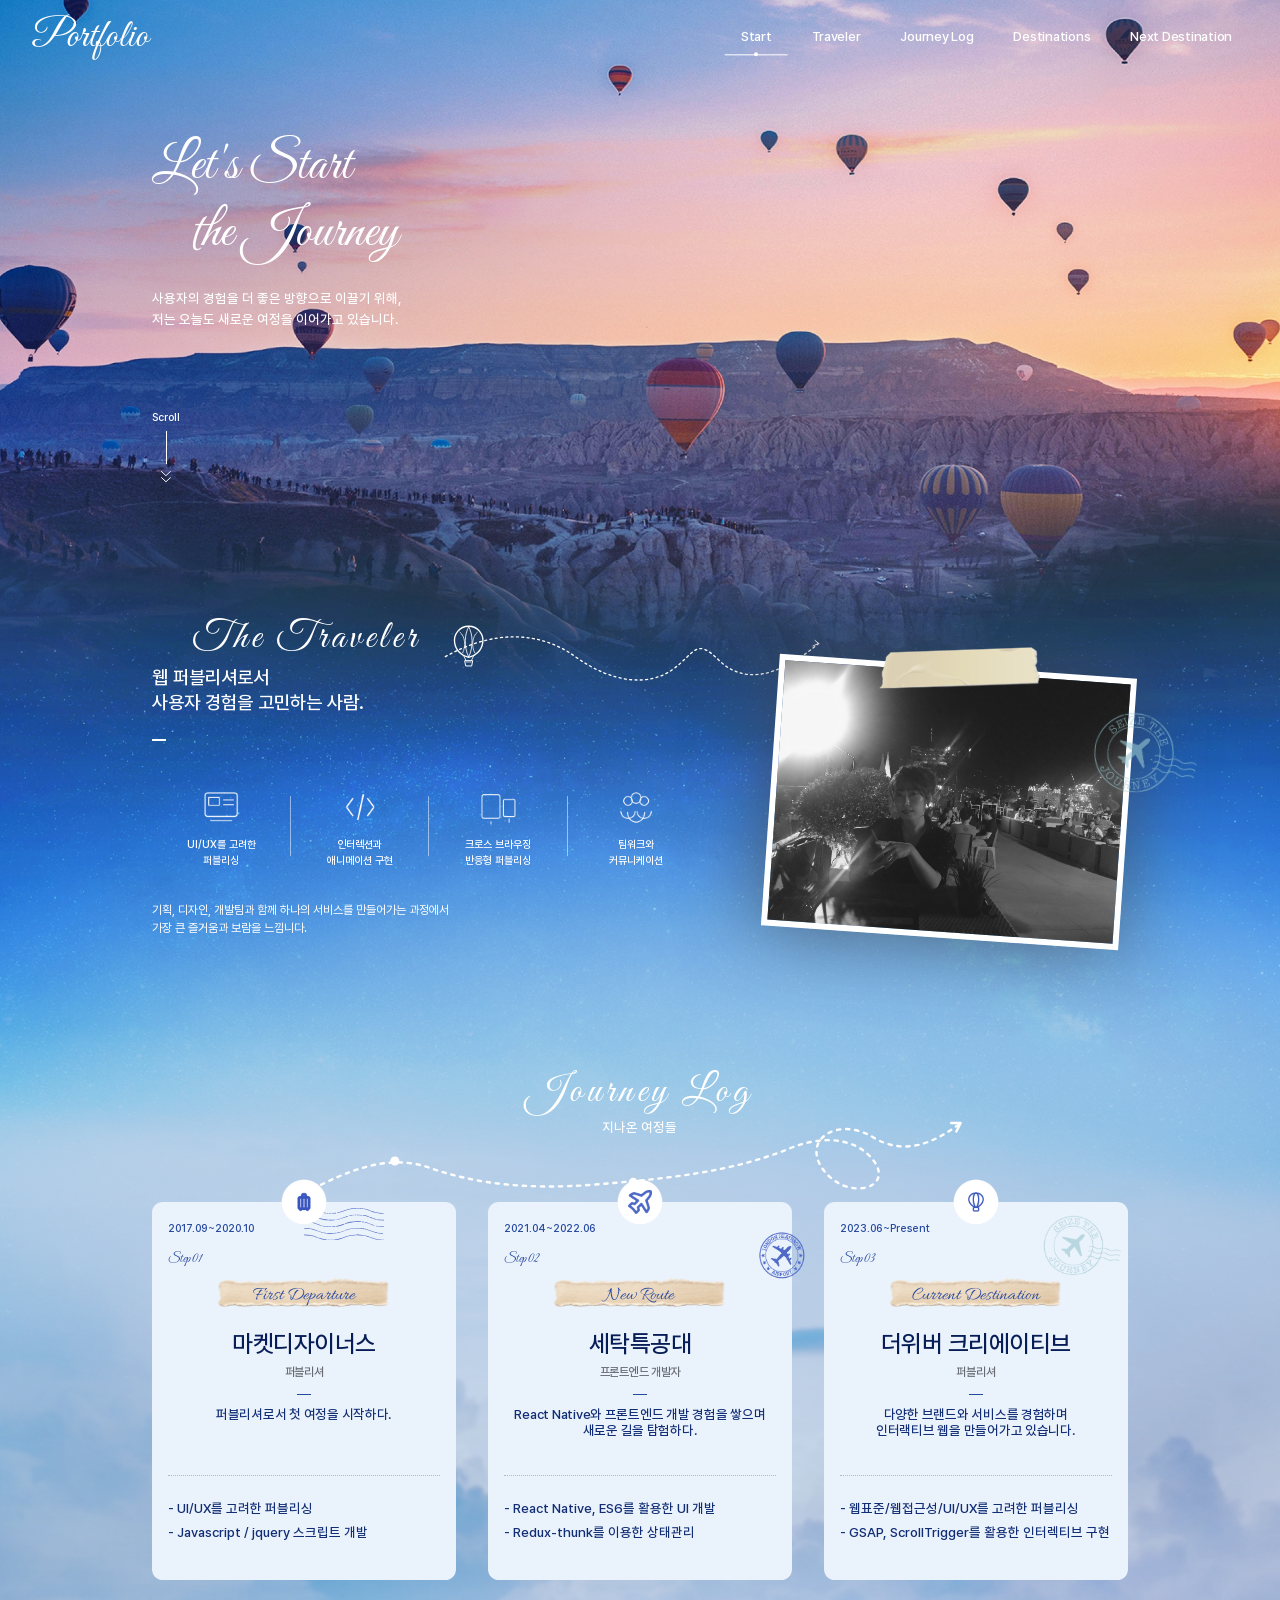
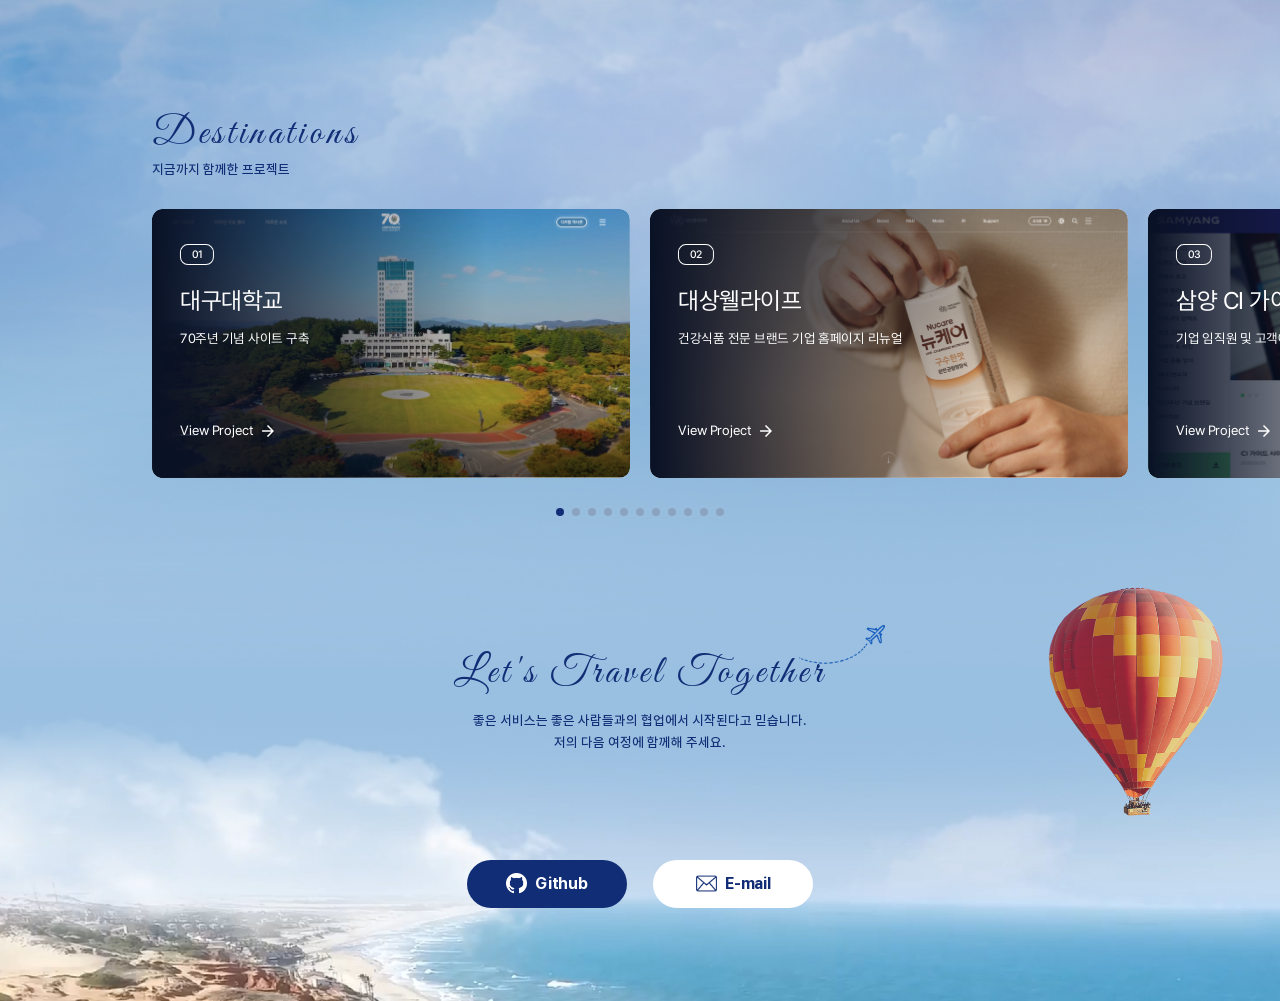
==== commit 5ef1ba7f: "update" ====
--- a/page/travel.html
+++ b/page/travel.html
@@ -108,7 +108,7 @@
                                                     <span>팀워크와<br>커뮤니케이션</span>
                                                 </div>
                                             </div>
-                                            <strong>기획, 디자인, 개발팀과 함께 하나의 서비스를 만들어가는 과정에서<br>가장 큰 즐거움과 보람을 느낌니다. </strong>
+                                            <strong>기획, 디자인, 개발팀과 함께 하나의 서비스를 만들어가는 과정에서<br class="pc_on">가장 큰 즐거움과 보람을 느낌니다. </strong>
                                         </div>
                                         <div class="img_box">
                                             <div class="sticker_icon"></div>
@@ -120,7 +120,7 @@
                             </div>
                         </div>
                     </div>
-                    <div class="con con03">
+                    <div class="con con03" data-motion>
                         <div class="row_wrap">
                             <div class="row">
                                 <div class="col-10 offset-1">
@@ -224,7 +224,19 @@
                             </div>
                         </div>
                     </div>
-                    <div class="con con04">
+                    <div class="con con04" data-motion>
+                        <div class="icon_balloon"></div>
+                        <div class="cloud_box">
+                            <span class="cloud_wrap cloud_01">
+                                <img src="../images/travel/cloud-center-01.png" alt="">
+                            </span>
+                            <span class="cloud_wrap cloud_04">
+                                <img src="../images/travel/cloud-r-02.png" alt="">
+                            </span>
+                            <span class="cloud_wrap cloud_03">
+                                <img src="../images/travel/cloud-l-01.png" alt="">
+                            </span>
+                        </div>
                         <div class="row_wrap">
                             <div class="row">
                                 <div class="col-10 offset-1">
@@ -235,7 +247,9 @@
                                     <div class="swiper project_swiper">
                                         <div class="swiper-wrapper">
                                             <div class="swiper-slide">
-                                                <div class="bg_img"></div>
+                                                <div class="bg_img">
+                                                    <img src="../images/project/project-image12.png" alt="">
+                                                </div>
                                                 <div class="slide_inner">
                                                     <div class="project_tit">
                                                         <span class="number">01</span>
@@ -246,7 +260,9 @@
                                                 </div>
                                             </div>
                                             <div class="swiper-slide">
-                                                <div class="bg_img"></div>
+                                                <div class="bg_img">
+                                                    <img src="../images/project/project-image11.png" alt="">
+                                                </div>
                                                 <div class="slide_inner">
                                                     <div class="project_tit">
                                                         <span class="number">02</span>
@@ -257,7 +273,9 @@
                                                 </div>
                                             </div>
                                             <div class="swiper-slide">
-                                                <div class="bg_img"></div>
+                                                <div class="bg_img">
+                                                    <img src="../images/project/project-image10.png" alt="">
+                                                </div>
                                                 <div class="slide_inner">
                                                     <div class="project_tit">
                                                         <span class="number">03</span>
@@ -268,7 +286,9 @@
                                                 </div>
                                             </div>
                                             <div class="swiper-slide">
-                                                <div class="bg_img"></div>
+                                                <div class="bg_img">
+                                                    <img src="../images/project/project-image9.png" alt="">
+                                                </div>
                                                 <div class="slide_inner">
                                                     <div class="project_tit">
                                                         <span class="number">04</span>
@@ -279,7 +299,9 @@
                                                 </div>
                                             </div>
                                             <div class="swiper-slide">
-                                                <div class="bg_img"></div>
+                                                <div class="bg_img">
+                                                    <img src="../images/project/project-image8.png" alt="">
+                                                </div>
                                                 <div class="slide_inner">
                                                     <div class="project_tit">
                                                         <span class="number">05</span>
@@ -290,7 +312,9 @@
                                                 </div>
                                             </div>
                                             <div class="swiper-slide">
-                                                <div class="bg_img"></div>
+                                                <div class="bg_img">
+                                                    <img src="../images/project/project-image7.png" alt="">
+                                                </div>
                                                 <div class="slide_inner">
                                                     <div class="project_tit">
                                                         <span class="number">06</span>
@@ -301,7 +325,9 @@
                                                 </div>
                                             </div>
                                             <div class="swiper-slide">
-                                                <div class="bg_img"></div>
+                                                <div class="bg_img">
+                                                    <img src="../images/project/project-image6.png" alt="">
+                                                </div>
                                                 <div class="slide_inner">
                                                     <div class="project_tit">
                                                         <span class="number">07</span>
@@ -312,7 +338,9 @@
                                                 </div>
                                             </div>
                                             <div class="swiper-slide">
-                                                <div class="bg_img"></div>
+                                                <div class="bg_img">
+                                                    <img src="../images/project/project-image5.png" alt="">
+                                                </div>
                                                 <div class="slide_inner">
                                                     <div class="project_tit">
                                                         <span class="number">08</span>
@@ -323,7 +351,9 @@
                                                 </div>
                                             </div>
                                             <div class="swiper-slide">
-                                                <div class="bg_img"></div>
+                                                <div class="bg_img">
+                                                    <img src="../images/project/project-image4.png" alt="">
+                                                </div>
                                                 <div class="slide_inner">
                                                     <div class="project_tit">
                                                         <span class="number">09</span>
@@ -334,7 +364,9 @@
                                                 </div>
                                             </div>
                                             <div class="swiper-slide">
-                                                <div class="bg_img"></div>
+                                                <div class="bg_img">
+                                                    <img src="../images/project/project-image3.png" alt="">
+                                                </div>
                                                 <div class="slide_inner">
                                                     <div class="project_tit">
                                                         <span class="number">10</span>
@@ -345,7 +377,9 @@
                                                 </div>
                                             </div>
                                             <div class="swiper-slide">
-                                                <div class="bg_img"></div>
+                                                <div class="bg_img">
+                                                    <img src="../images/project/project-image2.png" alt="">
+                                                </div>
                                                 <div class="slide_inner">
                                                     <div class="project_tit">
                                                         <span class="number">11</span>
@@ -356,7 +390,9 @@
                                                 </div>
                                             </div>
                                             <div class="swiper-slide">
-                                                <div class="bg_img"></div>
+                                                <div class="bg_img">
+                                                    <img src="../images/project/project-image1.png" alt="">
+                                                </div>
                                                 <div class="slide_inner">
                                                     <div class="project_tit">
                                                         <span class="number">12</span>
@@ -373,7 +409,7 @@
                             </div>
                         </div>
                     </div>
-                    <div class="con con05">
+                    <div class="con con05" data-motion>
                         <div class="icon_balloon"></div>
                         <div class="row_wrap">
                             <div class="row">
@@ -381,7 +417,7 @@
                                     <div class="tit_box">
                                         <h3>Let's Travel Together <span class="shape_icon"></span></h3>
                                         <span>
-                                            좋은 서비스는 좋은 사람들과의 협업에서 시작된다고 믿습니다.<br>
+                                            좋은 서비스는 좋은 사람들과의 협업에서<br class="m_on"> 시작된다고 믿습니다.<br>
                                             저의 다음 여정에 함께해 주세요.
                                         </span>
                                     </div>
--- a/css/page/travel/style.min.css
+++ b/css/page/travel/style.min.css
@@ -1 +1 @@
-@media(min-width: 1025px){.col-1{flex:0 0 auto;flex-basis:8.3333333333%;width:8.3333333333%;padding:0 calc(max(calc(20px * var(--base-ratio)), calc(calc(20 / var(--base-size)) * var(--base-percent)))*.5);box-sizing:border-box;position:relative}.offset-1{margin-left:8.3333333333%;position:relative}.col-2{flex:0 0 auto;flex-basis:16.6666666667%;width:16.6666666667%;padding:0 calc(max(calc(20px * var(--base-ratio)), calc(calc(20 / var(--base-size)) * var(--base-percent)))*.5);box-sizing:border-box;position:relative}.offset-2{margin-left:16.6666666667%;position:relative}.col-3{flex:0 0 auto;flex-basis:25%;width:25%;padding:0 calc(max(calc(20px * var(--base-ratio)), calc(calc(20 / var(--base-size)) * var(--base-percent)))*.5);box-sizing:border-box;position:relative}.offset-3{margin-left:25%;position:relative}.col-4{flex:0 0 auto;flex-basis:33.3333333333%;width:33.3333333333%;padding:0 calc(max(calc(20px * var(--base-ratio)), calc(calc(20 / var(--base-size)) * var(--base-percent)))*.5);box-sizing:border-box;position:relative}.offset-4{margin-left:33.3333333333%;position:relative}.col-5{flex:0 0 auto;flex-basis:41.6666666667%;width:41.6666666667%;padding:0 calc(max(calc(20px * var(--base-ratio)), calc(calc(20 / var(--base-size)) * var(--base-percent)))*.5);box-sizing:border-box;position:relative}.offset-5{margin-left:41.6666666667%;position:relative}.col-6{flex:0 0 auto;flex-basis:50%;width:50%;padding:0 calc(max(calc(20px * var(--base-ratio)), calc(calc(20 / var(--base-size)) * var(--base-percent)))*.5);box-sizing:border-box;position:relative}.offset-6{margin-left:50%;position:relative}.col-7{flex:0 0 auto;flex-basis:58.3333333333%;width:58.3333333333%;padding:0 calc(max(calc(20px * var(--base-ratio)), calc(calc(20 / var(--base-size)) * var(--base-percent)))*.5);box-sizing:border-box;position:relative}.offset-7{margin-left:58.3333333333%;position:relative}.col-8{flex:0 0 auto;flex-basis:66.6666666667%;width:66.6666666667%;padding:0 calc(max(calc(20px * var(--base-ratio)), calc(calc(20 / var(--base-size)) * var(--base-percent)))*.5);box-sizing:border-box;position:relative}.offset-8{margin-left:66.6666666667%;position:relative}.col-9{flex:0 0 auto;flex-basis:75%;width:75%;padding:0 calc(max(calc(20px * var(--base-ratio)), calc(calc(20 / var(--base-size)) * var(--base-percent)))*.5);box-sizing:border-box;position:relative}.offset-9{margin-left:75%;position:relative}.col-10{flex:0 0 auto;flex-basis:83.3333333333%;width:83.3333333333%;padding:0 calc(max(calc(20px * var(--base-ratio)), calc(calc(20 / var(--base-size)) * var(--base-percent)))*.5);box-sizing:border-box;position:relative}.offset-10{margin-left:83.3333333333%;position:relative}.col-11{flex:0 0 auto;flex-basis:91.6666666667%;width:91.6666666667%;padding:0 calc(max(calc(20px * var(--base-ratio)), calc(calc(20 / var(--base-size)) * var(--base-percent)))*.5);box-sizing:border-box;position:relative}.offset-11{margin-left:91.6666666667%;position:relative}.col-12{flex:0 0 auto;flex-basis:100%;width:100%;padding:0 calc(max(calc(20px * var(--base-ratio)), calc(calc(20 / var(--base-size)) * var(--base-percent)))*.5);box-sizing:border-box;position:relative}.offset-12{margin-left:100%;position:relative}}#wrap.travel .content{overflow:hidden;position:relative;width:100%;padding:0}#wrap.travel .tit_box h3{padding-bottom:max(calc(8px * var(--base-ratio)), calc(calc(8 / var(--base-size)) * var(--base-percent)));font-family:"GreatVibes";font-weight:normal;font-size:max(calc(60px * var(--base-ratio)), calc(calc(60 / var(--base-size)) * var(--base-percent)));line-height:1.0666666667;letter-spacing:0.1em;color:#fff}#wrap.travel .tit_box span{font-size:max(calc(20px * var(--base-ratio)), calc(calc(20 / var(--base-size)) * var(--base-percent)));line-height:1.2;letter-spacing:0em;color:#fff}@media(max-width: 1024px){#wrap.travel .tit_box h3{padding-bottom:max(calc(16px * var(--base-ratio)), calc(calc(16 / var(--base-size)) * var(--base-percent)));font-size:max(calc(40px * var(--base-ratio)), calc(calc(40 / var(--base-size)) * var(--base-percent)));line-height:1.1;letter-spacing:0.1em}#wrap.travel .tit_box span{font-size:max(calc(18px * var(--base-ratio)), calc(calc(18 / var(--base-size)) * var(--base-percent)));line-height:1.1111111111;letter-spacing:0em}}@media(max-width: 767px){#wrap.travel .tit_box h3{font-size:max(calc(28px * var(--base-ratio)), calc(calc(28 / var(--base-size)) * var(--base-percent)));line-height:1.2857142857;letter-spacing:0.1em}#wrap.travel .tit_box span{font-size:max(calc(16px * var(--base-ratio)), calc(calc(16 / var(--base-size)) * var(--base-percent)));line-height:1.25;letter-spacing:0em}}#wrap.travel .bg_box{z-index:-1;position:absolute;top:0;left:0;width:100%;height:100%;background:url("../../../images/travel/sec01_pc_bg.jpg") no-repeat 0 0/cover;transform:scale(1.05);transition-property:transform;transition-timing-function:ease-out;transition-duration:1s}#wrap.travel .bg_box.active{transform:scale(1)}#wrap.travel .video_wrap{overflow:hidden;position:absolute;width:100%;left:0;bottom:0;height:max(calc(500px * var(--base-ratio)), calc(calc(500 / var(--base-size)) * var(--base-percent)))}#wrap.travel .video_wrap::after{content:"";display:block;position:absolute;top:0;left:0;width:100%;height:max(calc(180px * var(--base-ratio)), calc(calc(180 / var(--base-size)) * var(--base-percent)));transform:rotate(180deg);background:linear-gradient(180deg, rgba(153, 191, 225, 0) 1.87%, #99bfe1 100%)}#wrap.travel .video_wrap video{position:absolute;top:0;left:0;width:100%;height:max(calc(500px * var(--base-ratio)), calc(calc(500 / var(--base-size)) * var(--base-percent)));-o-object-fit:fill;object-fit:fill}@media(max-width: 1024px){#wrap.travel .video_wrap video{display:none}}#wrap.travel #header{position:fixed;width:100%;height:max(calc(110px * var(--base-ratio)), calc(calc(110 / var(--base-size)) * var(--base-percent)));z-index:10000;outline:none;left:0;top:0;background:rgba(0,0,0,0);transition:background .3s,transform .4s}#wrap.travel #header.active{transform:translateY(-100%)}#wrap.travel #header.on{transform:translateY(0)}#wrap.travel #header .logo{z-index:5;position:absolute;top:50%;left:max(calc(48px * var(--base-ratio)), calc(calc(48 / var(--base-size)) * var(--base-percent)));transform:translateY(-50%);transition:opacity .35s;color:#fff;font-family:"GreatVibes";font-weight:normal;font-size:max(calc(60px * var(--base-ratio)), calc(calc(60 / var(--base-size)) * var(--base-percent)))}#wrap.travel #header .gnb_wrap{position:absolute;z-index:2;top:50%;right:max(calc(48px * var(--base-ratio)), calc(calc(48 / var(--base-size)) * var(--base-percent)));height:max(calc(110px * var(--base-ratio)), calc(calc(110 / var(--base-size)) * var(--base-percent)));transform:translateY(-50%)}#wrap.travel #header .gnb_list{display:flex;flex-wrap:wrap;justify-content:start;align-items:center;gap:max(calc(12px * var(--base-ratio)), calc(calc(12 / var(--base-size)) * var(--base-percent)));height:100%}#wrap.travel #header .gnb_list.gnbShow{opacity:1}#wrap.travel #header .gnb_list li{position:relative;padding:max(calc(16px * var(--base-ratio)), calc(calc(16 / var(--base-size)) * var(--base-percent))) max(calc(24px * var(--base-ratio)), calc(calc(24 / var(--base-size)) * var(--base-percent)));text-align:center;cursor:pointer;transform-origin:center;transition-duration:.4s}#wrap.travel #header .gnb_list li:hover{opacity:1}#wrap.travel #header .gnb_list li span{position:relative;font-size:max(calc(20px * var(--base-ratio)), calc(calc(20 / var(--base-size)) * var(--base-percent)));line-height:1.2;letter-spacing:-0.02em;color:#fff}#wrap.travel #header .gnb_list li::before{content:"";position:absolute;left:50%;bottom:0;width:100%;height:max(calc(2px * var(--base-ratio)), calc(calc(2 / var(--base-size)) * var(--base-percent)));background:#fff;transform:translateX(-50%) scaleX(0);transform-origin:center;transition:transform .4s ease}#wrap.travel #header .gnb_list li.active::before{transform:translateX(-50%) scaleX(1)}#wrap.travel #header .gnb_list li.active span::before{content:"";position:absolute;left:50%;bottom:max(calc(calc(calc(18 / var(--base-size)) * var(--base-percent)) * -1));width:max(calc(6px * var(--base-ratio)), calc(calc(6 / var(--base-size)) * var(--base-percent)));height:max(calc(6px * var(--base-ratio)), calc(calc(6 / var(--base-size)) * var(--base-percent)));transform:translateX(-50%);background:#fff;border-radius:50%}#wrap.travel #header .gnb_list.active{transform:translate(-50%, 0);width:100%;border-radius:0}#wrap.travel #header .etc_wrap{position:absolute;right:max(calc(80px * var(--base-ratio)), calc(calc(80 / var(--base-size)) * var(--base-percent)));top:50%;transform:translateY(-50%);z-index:3;display:flex;align-items:center;gap:max(calc(24px * var(--base-ratio)), calc(calc(24 / var(--base-size)) * var(--base-percent)))}#wrap.travel #header .etc_wrap .mobile_menu_btn{display:none}@media(max-width: 1024px){#wrap.travel #header{height:max(calc(80px * var(--base-ratio)), calc(calc(80 / var(--base-size)) * var(--base-percent)))}#wrap.travel #header .logo{top:60%;left:max(calc(40px * var(--base-ratio)), calc(calc(40 / var(--base-size)) * var(--base-percent)));font-size:max(calc(40px * var(--base-ratio)), calc(calc(40 / var(--base-size)) * var(--base-percent)))}#wrap.travel #header .gnb_wrap{position:fixed;left:auto;right:0;top:0;width:100%;height:100vh;height:100dvh;background:#414141;padding:max(calc(90px * var(--base-ratio)), calc(calc(90 / var(--base-size)) * var(--base-percent))) max(calc(40px * var(--base-ratio)), calc(calc(40 / var(--base-size)) * var(--base-percent))) max(calc(40px * var(--base-ratio)), calc(calc(40 / var(--base-size)) * var(--base-percent)));-webkit-clip-path:inset(0 0 100% 0);clip-path:inset(0 0 100% 0);transition:transform .5s,-webkit-clip-path .5s ease-in-out;transition:transform .5s,clip-path .5s ease-in-out;transition:transform .5s,clip-path .5s ease-in-out,-webkit-clip-path .5s ease-in-out}#wrap.travel #header .gnb_wrap.active{-webkit-clip-path:inset(0 0 0% 0);clip-path:inset(0 0 0% 0)}#wrap.travel #header .gnb_list{overflow:visible;flex-direction:column;left:0;background-color:rgba(0,0,0,0);transform:translate(0, -50%)}#wrap.travel #header .gnb_list li{width:100%;padding:max(calc(18px * var(--base-ratio)), calc(calc(18 / var(--base-size)) * var(--base-percent))) max(calc(40px * var(--base-ratio)), calc(calc(40 / var(--base-size)) * var(--base-percent)));text-align:left}#wrap.travel #header .gnb_list li.active span::before{bottom:max(calc(calc(calc(10 / var(--base-size)) * var(--base-percent)) * -1))}#wrap.travel #header .etc_wrap{right:max(calc(40px * var(--base-ratio)), calc(calc(40 / var(--base-size)) * var(--base-percent)));gap:max(calc(16px * var(--base-ratio)), calc(calc(16 / var(--base-size)) * var(--base-percent)))}#wrap.travel #header .etc_wrap .mobile_menu_btn{display:block;width:max(calc(32px * var(--base-ratio)), calc(calc(32 / var(--base-size)) * var(--base-percent)));height:max(calc(32px * var(--base-ratio)), calc(calc(32 / var(--base-size)) * var(--base-percent)));position:relative;font-size:0;text-indent:-9999px}#wrap.travel #header .etc_wrap .mobile_menu_btn i{width:max(calc(23px * var(--base-ratio)), calc(calc(23 / var(--base-size)) * var(--base-percent)));height:max(calc(2px * var(--base-ratio)), calc(calc(2 / var(--base-size)) * var(--base-percent)));position:absolute;background:#fff;border-radius:99px;transform-origin:left top;transition:.3s;left:50%}#wrap.travel #header .etc_wrap .mobile_menu_btn i:nth-of-type(1){top:max(calc(5px * var(--base-ratio)), calc(calc(5 / var(--base-size)) * var(--base-percent)));transform:translateX(-50%)}#wrap.travel #header .etc_wrap .mobile_menu_btn i:nth-of-type(2){transform:translate(-50%, -50%)}#wrap.travel #header .etc_wrap .mobile_menu_btn i:nth-of-type(3){bottom:max(calc(5px * var(--base-ratio)), calc(calc(5 / var(--base-size)) * var(--base-percent)));transform:translateX(-50%)}#wrap.travel #header .etc_wrap .mobile_menu_btn.active i:nth-of-type(1){transform:rotate(45deg);left:24%;top:max(calc(6px * var(--base-ratio)), calc(calc(6 / var(--base-size)) * var(--base-percent)));width:max(calc(26px * var(--base-ratio)), calc(calc(26 / var(--base-size)) * var(--base-percent)))}#wrap.travel #header .etc_wrap .mobile_menu_btn.active i:nth-of-type(2){width:0}#wrap.travel #header .etc_wrap .mobile_menu_btn.active i:nth-of-type(3){transform:rotate(-45deg);left:21%;width:max(calc(26px * var(--base-ratio)), calc(calc(26 / var(--base-size)) * var(--base-percent)))}}@media(max-width: 767px){#wrap.travel #header .gnb_wrap{padding:max(calc(112px * var(--base-ratio)), calc(calc(112 / var(--base-size)) * var(--base-percent))) max(calc(20px * var(--base-ratio)), calc(calc(20 / var(--base-size)) * var(--base-percent))) max(calc(20px * var(--base-ratio)), calc(calc(20 / var(--base-size)) * var(--base-percent)))}#wrap.travel #header .gnb_wrap .banner{background:url("/images/common/header_banner_mobile.png") center no-repeat;background-size:cover}#wrap.travel #header .etc_wrap{right:max(calc(20px * var(--base-ratio)), calc(calc(20 / var(--base-size)) * var(--base-percent)))}}#wrap.travel .sec01{overflow:hidden;position:relative;width:100%;padding:max(calc(200px * var(--base-ratio)), calc(calc(200 / var(--base-size)) * var(--base-percent))) 0 max(calc(140px * var(--base-ratio)), calc(calc(140 / var(--base-size)) * var(--base-percent)))}#wrap.travel .sec .con+.con{padding-top:max(calc(180px * var(--base-ratio)), calc(calc(180 / var(--base-size)) * var(--base-percent)))}@media(max-width: 1024px){#wrap.travel .sec .con+.con{padding-top:max(calc(120px * var(--base-ratio)), calc(calc(120 / var(--base-size)) * var(--base-percent)))}}@media(max-width: 767px){#wrap.travel .sec .con+.con{padding-top:max(calc(60px * var(--base-ratio)), calc(calc(60 / var(--base-size)) * var(--base-percent)))}}#wrap.travel .sec .con01 .kv_tit>strong{display:block;font-family:"GreatVibes";font-weight:normal;font-size:max(calc(80px * var(--base-ratio)), calc(calc(80 / var(--base-size)) * var(--base-percent)));line-height:1.25;letter-spacing:0em;color:#fff}#wrap.travel .sec .con01 .kv_tit>strong:last-child{padding-left:max(calc(60px * var(--base-ratio)), calc(calc(60 / var(--base-size)) * var(--base-percent)))}#wrap.travel .sec .con01 .kv_sub_txt{padding-top:max(calc(32px * var(--base-ratio)), calc(calc(32 / var(--base-size)) * var(--base-percent)));font-size:max(calc(20px * var(--base-ratio)), calc(calc(20 / var(--base-size)) * var(--base-percent)));line-height:1.6;letter-spacing:0em;color:#fff}@media(max-width: 1024px){#wrap.travel .sec .con01 .kv_tit>strong{font-size:max(calc(60px * var(--base-ratio)), calc(calc(60 / var(--base-size)) * var(--base-percent)));line-height:1.1666666667;letter-spacing:0em}#wrap.travel .sec .con01 .kv_tit>strong:last-child{padding-left:max(calc(40px * var(--base-ratio)), calc(calc(40 / var(--base-size)) * var(--base-percent)))}#wrap.travel .sec .con01 .kv_sub_txt{padding-top:max(calc(32px * var(--base-ratio)), calc(calc(32 / var(--base-size)) * var(--base-percent)));font-size:max(calc(16px * var(--base-ratio)), calc(calc(16 / var(--base-size)) * var(--base-percent)));line-height:1.5;letter-spacing:0em}}#wrap.travel .sec .con02{padding-top:max(calc(300px * var(--base-ratio)), calc(calc(300 / var(--base-size)) * var(--base-percent)))}#wrap.travel .sec .con02 .cloud_box{position:relative}#wrap.travel .sec .con02 .cloud_box.active .cloud_wrap{opacity:0}#wrap.travel .sec .con02 .cloud_box.active .cloud_wrap:nth-child(even){transform:translateX(-100vw)}#wrap.travel .sec .con02 .cloud_box.active .cloud_wrap:nth-child(odd){transform:translateX(100vw)}#wrap.travel .sec .con02 .cloud_box .cloud_wrap{z-index:2;position:absolute;max-width:none;transition:transform 1.5s ease,opacity 1s ease;will-change:transform,opacity}#wrap.travel .sec .con02 .cloud_box .cloud_wrap img{display:block;max-width:none;width:100%;-o-object-fit:cover;object-fit:cover}#wrap.travel .sec .con02 .cloud_box .cloud_wrap:nth-child(even) img{-webkit-animation:cloudMotionEven 2.5s ease-in-out infinite;animation:cloudMotionEven 2.5s ease-in-out infinite}#wrap.travel .sec .con02 .cloud_box .cloud_wrap:nth-child(odd) img{-webkit-animation:cloudMotionOdd 3s ease-in-out infinite;animation:cloudMotionOdd 3s ease-in-out infinite}@-webkit-keyframes cloudMotionOdd{0%{transform:translateX(20px)}50%{transform:translateX(0)}100%{transform:translateX(20px)}}@keyframes cloudMotionOdd{0%{transform:translateX(20px)}50%{transform:translateX(0)}100%{transform:translateX(20px)}}@-webkit-keyframes cloudMotionEven{0%{transform:translateX(0)}50%{transform:translateX(10px)}100%{transform:translateX(0)}}@keyframes cloudMotionEven{0%{transform:translateX(0)}50%{transform:translateX(10px)}100%{transform:translateX(0)}}#wrap.travel .sec .con02 .cloud_box .cloud_wrap.cloud_01{width:max(calc(1337px * var(--base-ratio)), calc(calc(1337 / var(--base-size)) * var(--base-percent)));height:max(calc(606px * var(--base-ratio)), calc(calc(606 / var(--base-size)) * var(--base-percent)));top:max(calc(300px * var(--base-ratio)), calc(calc(300 / var(--base-size)) * var(--base-percent)));left:max(calc(460px * var(--base-ratio)), calc(calc(460 / var(--base-size)) * var(--base-percent)))}#wrap.travel .sec .con02 .cloud_box .cloud_wrap.cloud_02{top:max(calc(50px * var(--base-ratio)), calc(calc(50 / var(--base-size)) * var(--base-percent)));left:max(calc(calc(calc(20 / var(--base-size)) * var(--base-percent)) * -1))}#wrap.travel .sec .con02 .cloud_box .cloud_wrap.cloud_03{width:max(calc(1050px * var(--base-ratio)), calc(calc(1050 / var(--base-size)) * var(--base-percent)));height:max(calc(533px * var(--base-ratio)), calc(calc(533 / var(--base-size)) * var(--base-percent)));top:max(calc(100px * var(--base-ratio)), calc(calc(100 / var(--base-size)) * var(--base-percent)));right:max(calc(calc(calc(120 / var(--base-size)) * var(--base-percent)) * -1))}#wrap.travel .sec .con02 .cloud_box .cloud_wrap.cloud_04{width:max(calc(1123px * var(--base-ratio)), calc(calc(1123 / var(--base-size)) * var(--base-percent)));height:max(calc(491px * var(--base-ratio)), calc(calc(491 / var(--base-size)) * var(--base-percent)));top:max(calc(180px * var(--base-ratio)), calc(calc(180 / var(--base-size)) * var(--base-percent)));left:max(calc(60px * var(--base-ratio)), calc(calc(60 / var(--base-size)) * var(--base-percent)))}#wrap.travel .sec .con02 .cloud_box .cloud_wrap.cloud_05{width:max(calc(1300px * var(--base-ratio)), calc(calc(1300 / var(--base-size)) * var(--base-percent)));height:max(calc(456px * var(--base-ratio)), calc(calc(456 / var(--base-size)) * var(--base-percent)));top:max(calc(calc(calc(150 / var(--base-size)) * var(--base-percent)) * -1));right:max(calc(calc(calc(120 / var(--base-size)) * var(--base-percent)) * -1))}#wrap.travel .sec .con02 .cloud_box .cloud_wrap.cloud_06{width:max(calc(1672px * var(--base-ratio)), calc(calc(1672 / var(--base-size)) * var(--base-percent)));height:max(calc(749px * var(--base-ratio)), calc(calc(749 / var(--base-size)) * var(--base-percent)));top:max(calc(calc(calc(140 / var(--base-size)) * var(--base-percent)) * -1));left:max(calc(calc(calc(220 / var(--base-size)) * var(--base-percent)) * -1))}#wrap.travel .sec .con02 .cont01_box{display:flex;flex-wrap:wrap;justify-content:space-between;align-items:flex-end;gap:max(calc(48px * var(--base-ratio)), calc(calc(48 / var(--base-size)) * var(--base-percent)))}#wrap.travel .sec .con02 .tit_box{width:calc(60% - max(calc(48px * var(--base-ratio)), calc(calc(48 / var(--base-size)) * var(--base-percent))))}#wrap.travel .sec .con02 .tit_box h3{position:relative;padding-left:max(calc(60px * var(--base-ratio)), calc(calc(60 / var(--base-size)) * var(--base-percent)))}#wrap.travel .sec .con02 .tit_box h3 .shape_icon{position:absolute;top:0;left:max(calc(420px * var(--base-ratio)), calc(calc(420 / var(--base-size)) * var(--base-percent)));display:inline-block;width:max(calc(600px * var(--base-ratio)), calc(calc(600 / var(--base-size)) * var(--base-percent)));height:max(calc(130px * var(--base-ratio)), calc(calc(130 / var(--base-size)) * var(--base-percent)));background:url("../../../images/travel/travel_balloon_path.svg") no-repeat 0 0/cover}#wrap.travel .sec .con02 .tit_box .tit_info{font-size:max(calc(28px * var(--base-ratio)), calc(calc(28 / var(--base-size)) * var(--base-percent)));line-height:1.3571428571;letter-spacing:0em;color:#fff}#wrap.travel .sec .con02 .tit_box .line{display:inline-block;width:max(calc(20px * var(--base-ratio)), calc(calc(20 / var(--base-size)) * var(--base-percent)));height:max(calc(2px * var(--base-ratio)), calc(calc(2 / var(--base-size)) * var(--base-percent)));margin:max(calc(36px * var(--base-ratio)), calc(calc(36 / var(--base-size)) * var(--base-percent))) 0;background-color:#fff}#wrap.travel .sec .con02 .tit_box>strong{display:block;padding-top:max(calc(48px * var(--base-ratio)), calc(calc(48 / var(--base-size)) * var(--base-percent)));font-size:max(calc(18px * var(--base-ratio)), calc(calc(18 / var(--base-size)) * var(--base-percent)));line-height:1.3333333333;letter-spacing:0em;color:#fff}#wrap.travel .sec .con02 .info_item{display:flex;flex-wrap:wrap;justify-content:start;align-items:normal;padding-top:max(calc(24px * var(--base-ratio)), calc(calc(24 / var(--base-size)) * var(--base-percent)))}#wrap.travel .sec .con02 .info_item .ux_item{position:relative;width:25%}#wrap.travel .sec .con02 .info_item .ux_item img{width:max(calc(72px * var(--base-ratio)), calc(calc(72 / var(--base-size)) * var(--base-percent)));margin:0 auto}#wrap.travel .sec .con02 .info_item .ux_item::after{content:"";position:absolute;top:50%;right:0;width:max(calc(1px * var(--base-ratio)), calc(calc(1 / var(--base-size)) * var(--base-percent)));height:70%;transform:translateY(-50%);background-color:rgba(255,255,255,.5)}#wrap.travel .sec .con02 .info_item .ux_item span{display:block;padding-top:max(calc(8px * var(--base-ratio)), calc(calc(8 / var(--base-size)) * var(--base-percent)));font-size:max(calc(16px * var(--base-ratio)), calc(calc(16 / var(--base-size)) * var(--base-percent)));line-height:1.5;letter-spacing:0em;color:#fff;text-align:center}#wrap.travel .sec .con02 .info_item .ux_item:last-child::after{display:none}#wrap.travel .sec .con02 .img_box{position:relative;width:calc(40% - max(calc(48px * var(--base-ratio)), calc(calc(48 / var(--base-size)) * var(--base-percent))));box-shadow:max(calc(calc(calc(3 / var(--base-size)) * var(--base-percent)) * -1)) max(calc(calc(calc(3 / var(--base-size)) * var(--base-percent)) * -1)) max(calc(120px * var(--base-ratio)), calc(calc(120 / var(--base-size)) * var(--base-percent))) 0 rgba(68,68,68,.7);transform:rotate(4deg)}#wrap.travel .sec .con02 .img_box .sticker_icon{position:absolute;top:max(calc(calc(calc(30 / var(--base-size)) * var(--base-percent)) * -1));left:50%;width:max(calc(251px * var(--base-ratio)), calc(calc(251 / var(--base-size)) * var(--base-percent)));height:max(calc(64px * var(--base-ratio)), calc(calc(64 / var(--base-size)) * var(--base-percent)));transform:translateX(-50%) rotate(354deg);background:url("../../../images/travel/paper_sticker.png") no-repeat 0 0/cover}#wrap.travel .sec .con02 .img_box .profile_img{border:max(calc(10px * var(--base-ratio)), calc(calc(10 / var(--base-size)) * var(--base-percent))) solid #fff}#wrap.travel .sec .con02 .img_box .icon_stamp{position:absolute;top:max(calc(50px * var(--base-ratio)), calc(calc(50 / var(--base-size)) * var(--base-percent)));right:max(calc(calc(calc(100 / var(--base-size)) * var(--base-percent)) * -1));width:max(calc(160px * var(--base-ratio)), calc(calc(160 / var(--base-size)) * var(--base-percent)));height:max(calc(124px * var(--base-ratio)), calc(calc(124 / var(--base-size)) * var(--base-percent)));background:url("../../../images/travel/cont02_item03_02.png") no-repeat 0 0/cover}@media(max-width: 1024px){#wrap.travel .sec .con02{padding-top:max(calc(300px * var(--base-ratio)), calc(calc(300 / var(--base-size)) * var(--base-percent)))}#wrap.travel .sec .con02 .tit_box{width:60%}#wrap.travel .sec .con02 .tit_box h3{padding-left:0}#wrap.travel .sec .con02 .tit_box h3 .shape_icon{top:max(calc(calc(calc(20 / var(--base-size)) * var(--base-percent)) * -1));left:max(calc(220px * var(--base-ratio)), calc(calc(220 / var(--base-size)) * var(--base-percent)));width:max(calc(300px * var(--base-ratio)), calc(calc(300 / var(--base-size)) * var(--base-percent)));height:max(calc(65px * var(--base-ratio)), calc(calc(65 / var(--base-size)) * var(--base-percent)))}#wrap.travel .sec .con02 .tit_box .tit_info{font-size:max(calc(20px * var(--base-ratio)), calc(calc(20 / var(--base-size)) * var(--base-percent)));line-height:1.4;letter-spacing:0em}#wrap.travel .sec .con02 .tit_box .line{margin:max(calc(24px * var(--base-ratio)), calc(calc(24 / var(--base-size)) * var(--base-percent))) 0 max(calc(18px * var(--base-ratio)), calc(calc(18 / var(--base-size)) * var(--base-percent)))}#wrap.travel .sec .con02 .tit_box>strong{padding-top:max(calc(36px * var(--base-ratio)), calc(calc(36 / var(--base-size)) * var(--base-percent)));font-size:max(calc(16px * var(--base-ratio)), calc(calc(16 / var(--base-size)) * var(--base-percent)));line-height:1.75;letter-spacing:0em}#wrap.travel .sec .con02 .info_item{padding-top:max(calc(24px * var(--base-ratio)), calc(calc(24 / var(--base-size)) * var(--base-percent)))}#wrap.travel .sec .con02 .info_item .ux_item img{width:max(calc(48px * var(--base-ratio)), calc(calc(48 / var(--base-size)) * var(--base-percent)))}#wrap.travel .sec .con02 .info_item .ux_item::after{height:100%}#wrap.travel .sec .con02 .info_item .ux_item span{padding-top:max(calc(8px * var(--base-ratio)), calc(calc(8 / var(--base-size)) * var(--base-percent)));font-size:max(calc(14px * var(--base-ratio)), calc(calc(14 / var(--base-size)) * var(--base-percent)));line-height:1.2857142857;letter-spacing:0em}#wrap.travel .sec .con02 .img_box{position:absolute;top:0;right:0;width:40%}#wrap.travel .sec .con02 .img_box .sticker_icon{width:max(calc(190px * var(--base-ratio)), calc(calc(190 / var(--base-size)) * var(--base-percent)));height:max(calc(48px * var(--base-ratio)), calc(calc(48 / var(--base-size)) * var(--base-percent)))}#wrap.travel .sec .con02 .img_box .icon_stamp{top:auto;bottom:max(calc(calc(calc(40 / var(--base-size)) * var(--base-percent)) * -1));right:0;width:max(calc(120px * var(--base-ratio)), calc(calc(120 / var(--base-size)) * var(--base-percent)));height:max(calc(93px * var(--base-ratio)), calc(calc(93 / var(--base-size)) * var(--base-percent)))}}#wrap.travel .sec .con03 .tit_box{position:relative;padding-bottom:max(calc(100px * var(--base-ratio)), calc(calc(100 / var(--base-size)) * var(--base-percent)));text-align:center}#wrap.travel .sec .con03 .dot_top_line{position:absolute;top:max(calc(20px * var(--base-ratio)), calc(calc(20 / var(--base-size)) * var(--base-percent)));left:50%;width:max(calc(1000px * var(--base-ratio)), calc(calc(1000 / var(--base-size)) * var(--base-percent)));height:max(calc(229px * var(--base-ratio)), calc(calc(229 / var(--base-size)) * var(--base-percent)));transform:translateX(-50%);background:url("../../../images/travel/flight_path_white.svg") no-repeat 0 0/cover}#wrap.travel .sec .con03 .list_box{display:flex;flex-wrap:wrap;justify-content:space-between;align-items:normal;gap:max(calc(32px * var(--base-ratio)), calc(calc(32 / var(--base-size)) * var(--base-percent)))}#wrap.travel .sec .con03 .list_box .box_item{position:relative;width:calc(33.333% - max(calc(32px * var(--base-ratio)), calc(calc(32 / var(--base-size)) * var(--base-percent))));border-radius:max(calc(16px * var(--base-ratio)), calc(calc(16 / var(--base-size)) * var(--base-percent)));background-color:#eaf2fb}#wrap.travel .sec .con03 .list_box .box_item:nth-child(1) .icon_box .icon_img01{display:inline-block;position:absolute;top:max(calc(calc(calc(36 / var(--base-size)) * var(--base-percent)) * -1));left:50%;width:max(calc(72px * var(--base-ratio)), calc(calc(72 / var(--base-size)) * var(--base-percent)));height:max(calc(72px * var(--base-ratio)), calc(calc(72 / var(--base-size)) * var(--base-percent)));transform:translateX(-50%);background:url("../../../images/travel/cont02_item01_01.png") no-repeat 0 0/cover}#wrap.travel .sec .con03 .list_box .box_item:nth-child(1) .icon_box .icon_img02{display:inline-block;position:absolute}#wrap.travel .sec .con03 .list_box .box_item:nth-child(2) .icon_box .icon_img01{display:inline-block;position:absolute;top:max(calc(calc(calc(36 / var(--base-size)) * var(--base-percent)) * -1));left:50%;width:max(calc(72px * var(--base-ratio)), calc(calc(72 / var(--base-size)) * var(--base-percent)));height:max(calc(72px * var(--base-ratio)), calc(calc(72 / var(--base-size)) * var(--base-percent)));transform:translateX(-50%);background:url("../../../images/travel/cont02_item02_01.png") no-repeat 0 0/cover}#wrap.travel .sec .con03 .list_box .box_item:nth-child(2) .icon_box .icon_img02{display:inline-block;position:absolute}#wrap.travel .sec .con03 .list_box .box_item:nth-child(3) .icon_box .icon_img01{display:inline-block;position:absolute;top:max(calc(calc(calc(36 / var(--base-size)) * var(--base-percent)) * -1));left:50%;width:max(calc(72px * var(--base-ratio)), calc(calc(72 / var(--base-size)) * var(--base-percent)));height:max(calc(72px * var(--base-ratio)), calc(calc(72 / var(--base-size)) * var(--base-percent)));transform:translateX(-50%);background:url("../../../images/travel/cont02_item03_01.png") no-repeat 0 0/cover}#wrap.travel .sec .con03 .list_box .box_item:nth-child(3) .icon_box .icon_img02{display:inline-block;position:absolute}#wrap.travel .sec .con03 .list_box .box_item.box01 .icon_box .icon_img01{z-index:1}#wrap.travel .sec .con03 .list_box .box_item.box01 .icon_box .icon_img02{top:max(calc(10px * var(--base-ratio)), calc(calc(10 / var(--base-size)) * var(--base-percent)));left:50%;width:max(calc(120px * var(--base-ratio)), calc(calc(120 / var(--base-size)) * var(--base-percent)));height:max(calc(48px * var(--base-ratio)), calc(calc(48 / var(--base-size)) * var(--base-percent)));background:url("../../../images/travel/cont02_item01_02.svg") no-repeat 0 0/cover}#wrap.travel .sec .con03 .list_box .box_item.box02 .icon_box .icon_img02{top:max(calc(40px * var(--base-ratio)), calc(calc(40 / var(--base-size)) * var(--base-percent)));right:max(calc(calc(calc(24 / var(--base-size)) * var(--base-percent)) * -1));width:max(calc(80px * var(--base-ratio)), calc(calc(80 / var(--base-size)) * var(--base-percent)));height:max(calc(80px * var(--base-ratio)), calc(calc(80 / var(--base-size)) * var(--base-percent)));background:url("../../../images/travel/cont02_item02_02.png") no-repeat 0 0/cover}#wrap.travel .sec .con03 .list_box .box_item.box03 .icon_box .icon_img02{top:max(calc(20px * var(--base-ratio)), calc(calc(20 / var(--base-size)) * var(--base-percent)));right:max(calc(8px * var(--base-ratio)), calc(calc(8 / var(--base-size)) * var(--base-percent)));width:max(calc(120px * var(--base-ratio)), calc(calc(120 / var(--base-size)) * var(--base-percent)));height:max(calc(93px * var(--base-ratio)), calc(calc(93 / var(--base-size)) * var(--base-percent)));background:url("../../../images/travel/cont02_item03_02.png") no-repeat 0 0/cover}#wrap.travel .sec .con03 .box_inner{display:flex;flex-wrap:wrap;justify-content:space-between;align-items:normal;flex-direction:column;height:100%;padding:max(calc(30px * var(--base-ratio)), calc(calc(30 / var(--base-size)) * var(--base-percent))) max(calc(24px * var(--base-ratio)), calc(calc(24 / var(--base-size)) * var(--base-percent))) max(calc(60px * var(--base-ratio)), calc(calc(60 / var(--base-size)) * var(--base-percent)))}#wrap.travel .sec .con03 .txt_box{min-height:max(calc(380px * var(--base-ratio)), calc(calc(380 / var(--base-size)) * var(--base-percent)))}#wrap.travel .sec .con03 .txt_box .period{font-size:max(calc(16px * var(--base-ratio)), calc(calc(16 / var(--base-size)) * var(--base-percent)));line-height:1.25;letter-spacing:0em;color:#2649a0}#wrap.travel .sec .con03 .txt_box .step{display:block;padding-top:max(calc(24px * var(--base-ratio)), calc(calc(24 / var(--base-size)) * var(--base-percent)));font-size:max(calc(20px * var(--base-ratio)), calc(calc(20 / var(--base-size)) * var(--base-percent)));line-height:1.2;letter-spacing:0em;color:#2649a0;font-family:"GreatVibes";font-weight:normal}#wrap.travel .sec .con03 .journey_step{position:relative;width:max(calc(280px * var(--base-ratio)), calc(calc(280 / var(--base-size)) * var(--base-percent)));height:max(calc(187px * var(--base-ratio)), calc(calc(187 / var(--base-size)) * var(--base-percent)));margin:max(calc(calc(calc(50 / var(--base-size)) * var(--base-percent)) * -1)) auto 0;background:url("../../../images/travel/paper_index.png") no-repeat 0 0/cover}#wrap.travel .sec .con03 .journey_step>p{position:absolute;top:50%;left:50%;transform:translate(-50%, -50%);width:100%;font-size:max(calc(28px * var(--base-ratio)), calc(calc(28 / var(--base-size)) * var(--base-percent)));line-height:1.1428571429;letter-spacing:0em;color:#2649a0;font-family:"Allura";font-weight:normal;text-align:center}#wrap.travel .sec .con03 .sub_box{margin-top:max(calc(calc(calc(40 / var(--base-size)) * var(--base-percent)) * -1))}#wrap.travel .sec .con03 .sub_box .company_txt{font-size:max(calc(36px * var(--base-ratio)), calc(calc(36 / var(--base-size)) * var(--base-percent)));line-height:1;letter-spacing:-0.02em;color:#071d57;text-align:center}#wrap.travel .sec .con03 .sub_box .company_txt>span{display:inline-block;font-size:max(calc(18px * var(--base-ratio)), calc(calc(18 / var(--base-size)) * var(--base-percent)));line-height:1.7777777778;letter-spacing:-0.02em;color:#676a70}#wrap.travel .sec .con03 .sub_box .line{display:block;width:max(calc(20px * var(--base-ratio)), calc(calc(20 / var(--base-size)) * var(--base-percent)));height:max(calc(2px * var(--base-ratio)), calc(calc(2 / var(--base-size)) * var(--base-percent)));margin:max(calc(16px * var(--base-ratio)), calc(calc(16 / var(--base-size)) * var(--base-percent))) auto;background-color:#2649a0;text-align:center}#wrap.travel .sec .con03 .sub_box .sub_txt{font-size:max(calc(20px * var(--base-ratio)), calc(calc(20 / var(--base-size)) * var(--base-percent)));line-height:1.2;letter-spacing:-0.02em;color:#112d75;text-align:center}#wrap.travel .sec .con03 .info_box{margin-top:auto;padding-top:max(calc(36px * var(--base-ratio)), calc(calc(36 / var(--base-size)) * var(--base-percent)));border-top:max(calc(1px * var(--base-ratio)), calc(calc(1 / var(--base-size)) * var(--base-percent))) dotted #acb8d6}#wrap.travel .sec .con03 .info_box li{font-size:max(calc(20px * var(--base-ratio)), calc(calc(20 / var(--base-size)) * var(--base-percent)));line-height:1.2;letter-spacing:0em;color:#112d75}#wrap.travel .sec .con03 .info_box li+li{padding-top:max(calc(12px * var(--base-ratio)), calc(calc(12 / var(--base-size)) * var(--base-percent)))}@media(max-width: 1024px){#wrap.travel .sec .con03 .tit_box{padding-bottom:max(calc(100px * var(--base-ratio)), calc(calc(100 / var(--base-size)) * var(--base-percent)))}#wrap.travel .sec .con03 .dot_top_line{width:max(calc(600px * var(--base-ratio)), calc(calc(600 / var(--base-size)) * var(--base-percent)));height:max(calc(137px * var(--base-ratio)), calc(calc(137 / var(--base-size)) * var(--base-percent)))}#wrap.travel .sec .con03 .list_box{flex-direction:column;gap:max(calc(72px * var(--base-ratio)), calc(calc(72 / var(--base-size)) * var(--base-percent)))}#wrap.travel .sec .con03 .list_box .box_item{width:100%}#wrap.travel .sec .con03 .list_box .box_item:nth-child(1) .icon_box .icon_img01{top:max(calc(calc(calc(30 / var(--base-size)) * var(--base-percent)) * -1));width:max(calc(60px * var(--base-ratio)), calc(calc(60 / var(--base-size)) * var(--base-percent)));height:max(calc(60px * var(--base-ratio)), calc(calc(60 / var(--base-size)) * var(--base-percent)))}#wrap.travel .sec .con03 .list_box .box_item:nth-child(2) .icon_box .icon_img01{top:max(calc(calc(calc(30 / var(--base-size)) * var(--base-percent)) * -1));width:max(calc(60px * var(--base-ratio)), calc(calc(60 / var(--base-size)) * var(--base-percent)));height:max(calc(60px * var(--base-ratio)), calc(calc(60 / var(--base-size)) * var(--base-percent)))}#wrap.travel .sec .con03 .list_box .box_item:nth-child(3) .icon_box .icon_img01{top:max(calc(calc(calc(30 / var(--base-size)) * var(--base-percent)) * -1));width:max(calc(60px * var(--base-ratio)), calc(calc(60 / var(--base-size)) * var(--base-percent)));height:max(calc(60px * var(--base-ratio)), calc(calc(60 / var(--base-size)) * var(--base-percent)))}#wrap.travel .sec .con03 .list_box .box_item .icon_box .icon_img02{display:none !important}#wrap.travel .sec .con03 .box_inner{flex-direction:column;padding:max(calc(30px * var(--base-ratio)), calc(calc(30 / var(--base-size)) * var(--base-percent))) max(calc(24px * var(--base-ratio)), calc(calc(24 / var(--base-size)) * var(--base-percent)))}#wrap.travel .sec .con03 .txt_box{min-height:auto}#wrap.travel .sec .con03 .txt_box .period{font-size:max(calc(16px * var(--base-ratio)), calc(calc(16 / var(--base-size)) * var(--base-percent)));line-height:1.25;letter-spacing:0em}#wrap.travel .sec .con03 .txt_box .step{padding-top:max(calc(18px * var(--base-ratio)), calc(calc(18 / var(--base-size)) * var(--base-percent)));font-size:max(calc(20px * var(--base-ratio)), calc(calc(20 / var(--base-size)) * var(--base-percent)));line-height:1.2;letter-spacing:0em}#wrap.travel .sec .con03 .journey_step{display:none}#wrap.travel .sec .con03 .sub_box{margin-top:max(calc(12px * var(--base-ratio)), calc(calc(12 / var(--base-size)) * var(--base-percent)))}#wrap.travel .sec .con03 .sub_box .company_txt{font-size:max(calc(22px * var(--base-ratio)), calc(calc(22 / var(--base-size)) * var(--base-percent)));line-height:1.4545454545;letter-spacing:-0.02em;text-align:left}#wrap.travel .sec .con03 .sub_box .company_txt>span{font-size:max(calc(14px * var(--base-ratio)), calc(calc(14 / var(--base-size)) * var(--base-percent)));line-height:1.2857142857;letter-spacing:-0.02em;text-align:left}#wrap.travel .sec .con03 .sub_box .line{margin:max(calc(12px * var(--base-ratio)), calc(calc(12 / var(--base-size)) * var(--base-percent))) 0;text-align:left}#wrap.travel .sec .con03 .sub_box .sub_txt{font-size:max(calc(16px * var(--base-ratio)), calc(calc(16 / var(--base-size)) * var(--base-percent)));line-height:1.375;letter-spacing:-0.02em;text-align:left}#wrap.travel .sec .con03 .info_box{margin-top:max(calc(16px * var(--base-ratio)), calc(calc(16 / var(--base-size)) * var(--base-percent)));padding-top:max(calc(16px * var(--base-ratio)), calc(calc(16 / var(--base-size)) * var(--base-percent)))}#wrap.travel .sec .con03 .info_box li{font-size:max(calc(14px * var(--base-ratio)), calc(calc(14 / var(--base-size)) * var(--base-percent)));line-height:1.2857142857;letter-spacing:0em}#wrap.travel .sec .con03 .info_box li+li{padding-top:max(calc(8px * var(--base-ratio)), calc(calc(8 / var(--base-size)) * var(--base-percent)))}}#wrap.travel .sec .con04{overflow:hidden}#wrap.travel .sec .con04 .tit_box{padding-bottom:max(calc(48px * var(--base-ratio)), calc(calc(48 / var(--base-size)) * var(--base-percent)));text-align:center}#wrap.travel .sec .con04 .project_swiper{overflow:visible;padding-bottom:max(calc(60px * var(--base-ratio)), calc(calc(60 / var(--base-size)) * var(--base-percent)))}#wrap.travel .sec .con04 .project_swiper .swiper-slide{overflow:hidden;width:max(calc(578px * var(--base-ratio)), calc(calc(578 / var(--base-size)) * var(--base-percent)));height:max(calc(420px * var(--base-ratio)), calc(calc(420 / var(--base-size)) * var(--base-percent)));border-radius:max(calc(16px * var(--base-ratio)), calc(calc(16 / var(--base-size)) * var(--base-percent)));transform:rotate(-0.03deg)}#wrap.travel .sec .con04 .project_swiper .swiper-slide:last-child{margin-right:0}#wrap.travel .sec .con04 .project_swiper .swiper-slide .bg_img{position:absolute;inset:0;width:100%;height:100%}#wrap.travel .sec .con04 .project_swiper .swiper-slide::after{content:"";position:absolute;top:0;left:0;width:70%;height:100%;border-radius:max(calc(16px * var(--base-ratio)), calc(calc(16 / var(--base-size)) * var(--base-percent))) 0 0 max(calc(16px * var(--base-ratio)), calc(calc(16 / var(--base-size)) * var(--base-percent)));background:linear-gradient(270deg, rgba(0, 0, 0, 0) 0%, #091125 100%)}#wrap.travel .sec .con04 .project_swiper .swiper-slide:nth-child(1) .bg_img{background:url("../../../images/project/project-image12.png") no-repeat center/cover}#wrap.travel .sec .con04 .project_swiper .swiper-slide:nth-child(2) .bg_img{background:url("../../../images/project/project-image11.png") no-repeat center/cover}#wrap.travel .sec .con04 .project_swiper .swiper-slide:nth-child(3) .bg_img{background:url("../../../images/project/project-image10.png") no-repeat center/cover}#wrap.travel .sec .con04 .project_swiper .swiper-slide:nth-child(4) .bg_img{background:url("../../../images/project/project-image9.png") no-repeat center/cover}#wrap.travel .sec .con04 .project_swiper .swiper-slide:nth-child(5) .bg_img{background:url("../../../images/project/project-image8.png") no-repeat center/cover}#wrap.travel .sec .con04 .project_swiper .swiper-slide:nth-child(6) .bg_img{background:url("../../../images/project/project-image7.png") no-repeat center/cover}#wrap.travel .sec .con04 .project_swiper .swiper-slide:nth-child(7) .bg_img{background:url("../../../images/project/project-image6.png") no-repeat center/cover}#wrap.travel .sec .con04 .project_swiper .swiper-slide:nth-child(8) .bg_img{background:url("../../../images/project/project-image5.png") no-repeat center/cover}#wrap.travel .sec .con04 .project_swiper .swiper-slide:nth-child(9) .bg_img{background:url("../../../images/project/project-image4.png") no-repeat center/cover}#wrap.travel .sec .con04 .project_swiper .swiper-slide:nth-child(10) .bg_img{background:url("../../../images/project/project-image3.png") no-repeat center/cover}#wrap.travel .sec .con04 .project_swiper .swiper-slide:nth-child(11) .bg_img{background:url("../../../images/project/project-image2.png") no-repeat center/cover}#wrap.travel .sec .con04 .project_swiper .swiper-slide:nth-child(12) .bg_img{background:url("../../../images/project/project-image1.png") no-repeat center/cover}#wrap.travel .sec .con04 .project_swiper .swiper-pagination{bottom:0}#wrap.travel .sec .con04 .project_swiper .slide_inner{display:flex;flex-wrap:wrap;justify-content:space-between;align-items:normal;flex-direction:column;position:relative;z-index:2;height:100%;padding:max(calc(60px * var(--base-ratio)), calc(calc(60 / var(--base-size)) * var(--base-percent))) max(calc(42px * var(--base-ratio)), calc(calc(42 / var(--base-size)) * var(--base-percent))) max(calc(48px * var(--base-ratio)), calc(calc(48 / var(--base-size)) * var(--base-percent)));color:#fff}#wrap.travel .sec .con04 .project_swiper .project_tit .number{padding:max(calc(4px * var(--base-ratio)), calc(calc(4 / var(--base-size)) * var(--base-percent))) max(calc(16px * var(--base-ratio)), calc(calc(16 / var(--base-size)) * var(--base-percent)));border:max(calc(1px * var(--base-ratio)), calc(calc(1 / var(--base-size)) * var(--base-percent))) solid #fff;border-radius:max(calc(12px * var(--base-ratio)), calc(calc(12 / var(--base-size)) * var(--base-percent)));font-size:max(calc(16px * var(--base-ratio)), calc(calc(16 / var(--base-size)) * var(--base-percent)));line-height:1.125;letter-spacing:0em;color:#fff}#wrap.travel .sec .con04 .project_swiper .project_tit>strong{display:block;padding-top:max(calc(40px * var(--base-ratio)), calc(calc(40 / var(--base-size)) * var(--base-percent)));font-size:max(calc(36px * var(--base-ratio)), calc(calc(36 / var(--base-size)) * var(--base-percent)));line-height:1.0555555556;letter-spacing:-0.02em;color:#fff}#wrap.travel .sec .con04 .project_swiper .project_tit>p{padding-top:max(calc(26px * var(--base-ratio)), calc(calc(26 / var(--base-size)) * var(--base-percent)));font-size:max(calc(20px * var(--base-ratio)), calc(calc(20 / var(--base-size)) * var(--base-percent)));line-height:1.2;letter-spacing:-0.02em;font-weight:400;color:#fff}#wrap.travel .sec .con04 .project_swiper .link_txt{display:inline-block;padding:max(calc(12px * var(--base-ratio)), calc(calc(12 / var(--base-size)) * var(--base-percent))) 0;font-size:max(calc(20px * var(--base-ratio)), calc(calc(20 / var(--base-size)) * var(--base-percent)));line-height:1.1;letter-spacing:-0.02em;font-weight:400;color:#fff}@media(min-width: 1025px){#wrap.travel .sec .con04 .project_swiper .link_txt:hover .arrow_btn{transform:translateX(max(calc(8px * var(--base-ratio)), calc(calc(8 / var(--base-size)) * var(--base-percent))))}}#wrap.travel .sec .con04 .project_swiper .link_txt .arrow_btn{display:inline-block;width:max(calc(18px * var(--base-ratio)), calc(calc(18 / var(--base-size)) * var(--base-percent)));height:max(calc(18px * var(--base-ratio)), calc(calc(18 / var(--base-size)) * var(--base-percent)));margin-left:max(calc(6px * var(--base-ratio)), calc(calc(6 / var(--base-size)) * var(--base-percent)));transition:transform .4s;background:url("../../../images/button/arrow_big_w.svg") no-repeat 0 0/cover}#wrap.travel .sec .con05{z-index:1;position:relative}#wrap.travel .sec .con05 .icon_balloon{position:absolute;top:max(calc(100px * var(--base-ratio)), calc(calc(100 / var(--base-size)) * var(--base-percent)));right:max(calc(40px * var(--base-ratio)), calc(calc(40 / var(--base-size)) * var(--base-percent)));width:max(calc(350px * var(--base-ratio)), calc(calc(350 / var(--base-size)) * var(--base-percent)));height:max(calc(350px * var(--base-ratio)), calc(calc(350 / var(--base-size)) * var(--base-percent)));opacity:.8;background:url("../../../images/travel/air_balloon.png") no-repeat 0 0/cover;-webkit-animation:upDown 2.4s ease-in-out infinite;animation:upDown 2.4s ease-in-out infinite}@-webkit-keyframes upDown{0%{transform:translateY(20px)}50%{transform:translateY(0)}100%{transform:translateY(20px)}}@keyframes upDown{0%{transform:translateY(20px)}50%{transform:translateY(0)}100%{transform:translateY(20px)}}#wrap.travel .sec .con05 .tit_box{text-align:center}#wrap.travel .sec .con05 .tit_box h3{position:relative;padding-bottom:max(calc(24px * var(--base-ratio)), calc(calc(24 / var(--base-size)) * var(--base-percent)));color:#2167c5}#wrap.travel .sec .con05 .tit_box h3 .shape_icon{display:inline-block;position:absolute;top:-90%;left:50%;width:max(calc(200px * var(--base-ratio)), calc(calc(200 / var(--base-size)) * var(--base-percent)));height:max(calc(133px * var(--base-ratio)), calc(calc(133 / var(--base-size)) * var(--base-percent)));transform:translateX(100%);background:url("../../../images/travel/plane.png") no-repeat 0 0/cover}#wrap.travel .sec .con05 .tit_box span{line-height:1.6;color:#2167c5}#wrap.travel .sec .con05 .contact_box{display:flex;flex-wrap:wrap;justify-content:center;align-items:normal;gap:max(calc(40px * var(--base-ratio)), calc(calc(40 / var(--base-size)) * var(--base-percent)));padding-top:max(calc(160px * var(--base-ratio)), calc(calc(160 / var(--base-size)) * var(--base-percent)))}#wrap.travel .sec .con05 .contact_box>a{display:flex;flex-wrap:wrap;justify-content:center;align-items:center;gap:max(calc(12px * var(--base-ratio)), calc(calc(12 / var(--base-size)) * var(--base-percent)));width:max(calc(240px * var(--base-ratio)), calc(calc(240 / var(--base-size)) * var(--base-percent)));padding:max(calc(20px * var(--base-ratio)), calc(calc(20 / var(--base-size)) * var(--base-percent))) max(calc(38px * var(--base-ratio)), calc(calc(38 / var(--base-size)) * var(--base-percent)));border-radius:max(calc(99px * var(--base-ratio)), calc(calc(99 / var(--base-size)) * var(--base-percent)));font-size:max(calc(24px * var(--base-ratio)), calc(calc(24 / var(--base-size)) * var(--base-percent)));font-weight:700;transition-duration:.4s}#wrap.travel .sec .con05 .contact_box>a:nth-child(1){color:#fff;background-color:#112d75}#wrap.travel .sec .con05 .contact_box>a:nth-child(2){color:#112d75;background-color:#fff}#wrap.travel .sec .con05 .contact_box>a>span{display:inline-block}#wrap.travel .sec .con05 .contact_box>a .github_icon{width:max(calc(32px * var(--base-ratio)), calc(calc(32 / var(--base-size)) * var(--base-percent)));height:max(calc(32px * var(--base-ratio)), calc(calc(32 / var(--base-size)) * var(--base-percent)));background:url("../../../images/travel/github_icon.png") no-repeat 0 0/contain}#wrap.travel .sec .con05 .contact_box>a .email_icon{width:max(calc(32px * var(--base-ratio)), calc(calc(32 / var(--base-size)) * var(--base-percent)));height:max(calc(32px * var(--base-ratio)), calc(calc(32 / var(--base-size)) * var(--base-percent)));background:url("../../../images/travel/email_icon.png") no-repeat 0 0/contain}+@media(min-width: 1025px){.col-1{flex:0 0 auto;flex-basis:8.3333333333%;width:8.3333333333%;padding:0 calc(max(calc(20px * var(--base-ratio)), calc(calc(20 / var(--base-size)) * var(--base-percent)))*.5);box-sizing:border-box;position:relative}.offset-1{margin-left:8.3333333333%;position:relative}.col-2{flex:0 0 auto;flex-basis:16.6666666667%;width:16.6666666667%;padding:0 calc(max(calc(20px * var(--base-ratio)), calc(calc(20 / var(--base-size)) * var(--base-percent)))*.5);box-sizing:border-box;position:relative}.offset-2{margin-left:16.6666666667%;position:relative}.col-3{flex:0 0 auto;flex-basis:25%;width:25%;padding:0 calc(max(calc(20px * var(--base-ratio)), calc(calc(20 / var(--base-size)) * var(--base-percent)))*.5);box-sizing:border-box;position:relative}.offset-3{margin-left:25%;position:relative}.col-4{flex:0 0 auto;flex-basis:33.3333333333%;width:33.3333333333%;padding:0 calc(max(calc(20px * var(--base-ratio)), calc(calc(20 / var(--base-size)) * var(--base-percent)))*.5);box-sizing:border-box;position:relative}.offset-4{margin-left:33.3333333333%;position:relative}.col-5{flex:0 0 auto;flex-basis:41.6666666667%;width:41.6666666667%;padding:0 calc(max(calc(20px * var(--base-ratio)), calc(calc(20 / var(--base-size)) * var(--base-percent)))*.5);box-sizing:border-box;position:relative}.offset-5{margin-left:41.6666666667%;position:relative}.col-6{flex:0 0 auto;flex-basis:50%;width:50%;padding:0 calc(max(calc(20px * var(--base-ratio)), calc(calc(20 / var(--base-size)) * var(--base-percent)))*.5);box-sizing:border-box;position:relative}.offset-6{margin-left:50%;position:relative}.col-7{flex:0 0 auto;flex-basis:58.3333333333%;width:58.3333333333%;padding:0 calc(max(calc(20px * var(--base-ratio)), calc(calc(20 / var(--base-size)) * var(--base-percent)))*.5);box-sizing:border-box;position:relative}.offset-7{margin-left:58.3333333333%;position:relative}.col-8{flex:0 0 auto;flex-basis:66.6666666667%;width:66.6666666667%;padding:0 calc(max(calc(20px * var(--base-ratio)), calc(calc(20 / var(--base-size)) * var(--base-percent)))*.5);box-sizing:border-box;position:relative}.offset-8{margin-left:66.6666666667%;position:relative}.col-9{flex:0 0 auto;flex-basis:75%;width:75%;padding:0 calc(max(calc(20px * var(--base-ratio)), calc(calc(20 / var(--base-size)) * var(--base-percent)))*.5);box-sizing:border-box;position:relative}.offset-9{margin-left:75%;position:relative}.col-10{flex:0 0 auto;flex-basis:83.3333333333%;width:83.3333333333%;padding:0 calc(max(calc(20px * var(--base-ratio)), calc(calc(20 / var(--base-size)) * var(--base-percent)))*.5);box-sizing:border-box;position:relative}.offset-10{margin-left:83.3333333333%;position:relative}.col-11{flex:0 0 auto;flex-basis:91.6666666667%;width:91.6666666667%;padding:0 calc(max(calc(20px * var(--base-ratio)), calc(calc(20 / var(--base-size)) * var(--base-percent)))*.5);box-sizing:border-box;position:relative}.offset-11{margin-left:91.6666666667%;position:relative}.col-12{flex:0 0 auto;flex-basis:100%;width:100%;padding:0 calc(max(calc(20px * var(--base-ratio)), calc(calc(20 / var(--base-size)) * var(--base-percent)))*.5);box-sizing:border-box;position:relative}.offset-12{margin-left:100%;position:relative}}#wrap.travel .content{overflow:hidden;position:relative;width:100%;padding:0}#wrap.travel .tit_box h3{padding-bottom:max(calc(8px * var(--base-ratio)), calc(calc(8 / var(--base-size)) * var(--base-percent)));font-family:"GreatVibes";font-weight:normal;font-size:max(calc(60px * var(--base-ratio)), calc(calc(60 / var(--base-size)) * var(--base-percent)));line-height:1.0666666667;letter-spacing:0.1em;color:#fff}#wrap.travel .tit_box span{font-size:max(calc(20px * var(--base-ratio)), calc(calc(20 / var(--base-size)) * var(--base-percent)));line-height:1.2;letter-spacing:0em;color:#fff}@media(max-width: 1024px){#wrap.travel .tit_box h3{padding-bottom:max(calc(16px * var(--base-ratio)), calc(calc(16 / var(--base-size)) * var(--base-percent)));font-size:max(calc(40px * var(--base-ratio)), calc(calc(40 / var(--base-size)) * var(--base-percent)));line-height:1.1;letter-spacing:0.1em}#wrap.travel .tit_box span{font-size:max(calc(18px * var(--base-ratio)), calc(calc(18 / var(--base-size)) * var(--base-percent)));line-height:1.1111111111;letter-spacing:0em}}@media(max-width: 767px){#wrap.travel .tit_box h3{font-size:max(calc(32px * var(--base-ratio)), calc(calc(32 / var(--base-size)) * var(--base-percent)));line-height:1;letter-spacing:0.1em}#wrap.travel .tit_box span{font-size:max(calc(14px * var(--base-ratio)), calc(calc(14 / var(--base-size)) * var(--base-percent)));line-height:1.1428571429;letter-spacing:0em}}#wrap.travel .bg_box{z-index:-1;position:absolute;top:0;left:0;width:100%;height:100%;background:url("../../../images/travel/sec01_pc_bg.jpg") no-repeat 0 0/cover;transform:scale(1.05);transition-property:transform;transition-timing-function:ease-out;transition-duration:1s}#wrap.travel .bg_box.active{transform:scale(1)}@media(max-width: 1024px){#wrap.travel .bg_box{transform:none;background:url("../../../images/travel/sec01_mobile_bg.jpg") no-repeat 50% 0/cover}}#wrap.travel .video_wrap{overflow:hidden;position:absolute;width:100%;left:0;bottom:0;height:max(calc(500px * var(--base-ratio)), calc(calc(500 / var(--base-size)) * var(--base-percent)))}#wrap.travel .video_wrap::after{content:"";display:block;position:absolute;top:0;left:0;width:100%;height:max(calc(180px * var(--base-ratio)), calc(calc(180 / var(--base-size)) * var(--base-percent)));transform:rotate(180deg);background:linear-gradient(180deg, rgba(153, 191, 225, 0) 1.87%, #99bfe1 100%)}#wrap.travel .video_wrap video{position:absolute;top:0;left:0;width:100%;height:max(calc(500px * var(--base-ratio)), calc(calc(500 / var(--base-size)) * var(--base-percent)));-o-object-fit:fill;object-fit:fill}@media(max-width: 1024px){#wrap.travel .video_wrap{display:none}}#wrap.travel #header{position:fixed;width:100%;height:max(calc(110px * var(--base-ratio)), calc(calc(110 / var(--base-size)) * var(--base-percent)));z-index:10000;outline:none;left:0;top:0;background:rgba(0,0,0,0);transition:background .3s,transform .4s}#wrap.travel #header.active{transform:translateY(-100%)}#wrap.travel #header.on{transform:translateY(0)}#wrap.travel #header.scroll{background-color:#fff}#wrap.travel #header.scroll .logo{color:#112d75}#wrap.travel #header.scroll .gnb_list li span{color:#112d75}#wrap.travel #header.scroll .gnb_list li::before{background:#112d75}#wrap.travel #header.scroll .gnb_list li.active span::before{background:#112d75}#wrap.travel #header .logo{z-index:5;position:absolute;top:50%;left:max(calc(48px * var(--base-ratio)), calc(calc(48 / var(--base-size)) * var(--base-percent)));transform:translateY(-50%);transition:opacity .35s;color:#fff;font-family:"GreatVibes";font-weight:normal;font-size:max(calc(60px * var(--base-ratio)), calc(calc(60 / var(--base-size)) * var(--base-percent)))}#wrap.travel #header .gnb_wrap{position:absolute;z-index:2;top:50%;right:max(calc(48px * var(--base-ratio)), calc(calc(48 / var(--base-size)) * var(--base-percent)));height:max(calc(110px * var(--base-ratio)), calc(calc(110 / var(--base-size)) * var(--base-percent)));transform:translateY(-50%)}#wrap.travel #header .gnb_list{display:flex;flex-wrap:wrap;justify-content:start;align-items:center;gap:max(calc(12px * var(--base-ratio)), calc(calc(12 / var(--base-size)) * var(--base-percent)));height:100%}#wrap.travel #header .gnb_list.gnbShow{opacity:1}#wrap.travel #header .gnb_list li{position:relative;padding:max(calc(16px * var(--base-ratio)), calc(calc(16 / var(--base-size)) * var(--base-percent))) max(calc(24px * var(--base-ratio)), calc(calc(24 / var(--base-size)) * var(--base-percent)));text-align:center;cursor:pointer;transform-origin:center;transition-duration:.4s}#wrap.travel #header .gnb_list li:hover{opacity:1}#wrap.travel #header .gnb_list li span{position:relative;font-size:max(calc(20px * var(--base-ratio)), calc(calc(20 / var(--base-size)) * var(--base-percent)));line-height:1.2;letter-spacing:-0.02em;color:#fff}#wrap.travel #header .gnb_list li::before{content:"";position:absolute;left:50%;bottom:0;width:100%;height:max(calc(2px * var(--base-ratio)), calc(calc(2 / var(--base-size)) * var(--base-percent)));background:#fff;transform:translateX(-50%) scaleX(0);transform-origin:center;transition:transform .4s ease}#wrap.travel #header .gnb_list li.active::before{transform:translateX(-50%) scaleX(1)}#wrap.travel #header .gnb_list li.active span::before{content:"";position:absolute;left:50%;bottom:max(calc(calc(calc(18 / var(--base-size)) * var(--base-percent)) * -1));width:max(calc(6px * var(--base-ratio)), calc(calc(6 / var(--base-size)) * var(--base-percent)));height:max(calc(6px * var(--base-ratio)), calc(calc(6 / var(--base-size)) * var(--base-percent)));transform:translateX(-50%);background:#fff;border-radius:50%}#wrap.travel #header .gnb_list.active{transform:translate(-50%, 0);width:100%;border-radius:0}#wrap.travel #header .etc_wrap{position:absolute;right:max(calc(80px * var(--base-ratio)), calc(calc(80 / var(--base-size)) * var(--base-percent)));top:50%;transform:translateY(-50%);z-index:3;display:flex;align-items:center;gap:max(calc(24px * var(--base-ratio)), calc(calc(24 / var(--base-size)) * var(--base-percent)))}#wrap.travel #header .etc_wrap .mobile_menu_btn{display:none}@media(max-width: 1024px){#wrap.travel #header{height:max(calc(80px * var(--base-ratio)), calc(calc(80 / var(--base-size)) * var(--base-percent)))}#wrap.travel #header.scroll .etc_wrap .mobile_menu_btn i{background:#112d75}#wrap.travel #header .logo{top:60%;left:max(calc(40px * var(--base-ratio)), calc(calc(40 / var(--base-size)) * var(--base-percent)));font-size:max(calc(40px * var(--base-ratio)), calc(calc(40 / var(--base-size)) * var(--base-percent)))}#wrap.travel #header .gnb_wrap{position:fixed;left:0;top:0;width:100%;height:100dvh;background:#abc9e3;padding:max(calc(90px * var(--base-ratio)), calc(calc(90 / var(--base-size)) * var(--base-percent))) max(calc(40px * var(--base-ratio)), calc(calc(40 / var(--base-size)) * var(--base-percent))) max(calc(40px * var(--base-ratio)), calc(calc(40 / var(--base-size)) * var(--base-percent)));-webkit-clip-path:inset(0 0 100% 0);clip-path:inset(0 0 100% 0);transform:translateY(0);transition:transform .5s,-webkit-clip-path .5s ease-in-out;transition:transform .5s,clip-path .5s ease-in-out;transition:transform .5s,clip-path .5s ease-in-out,-webkit-clip-path .5s ease-in-out}#wrap.travel #header .gnb_wrap.active{-webkit-clip-path:inset(0 0 0 0);clip-path:inset(0 0 0 0)}#wrap.travel #header .gnb_list{display:block;overflow-y:auto;max-height:100%}#wrap.travel #header .gnb_list li{width:auto;max-width:-webkit-max-content;max-width:-moz-max-content;max-width:max-content;margin-bottom:max(calc(12px * var(--base-ratio)), calc(calc(12 / var(--base-size)) * var(--base-percent)));padding:max(calc(8px * var(--base-ratio)), calc(calc(8 / var(--base-size)) * var(--base-percent))) 0;text-align:left}#wrap.travel #header .gnb_list li::before{bottom:max(calc(4px * var(--base-ratio)), calc(calc(4 / var(--base-size)) * var(--base-percent)))}#wrap.travel #header .gnb_list li.active span::before{bottom:max(calc(calc(calc(6 / var(--base-size)) * var(--base-percent)) * -1))}#wrap.travel #header .etc_wrap{right:max(calc(40px * var(--base-ratio)), calc(calc(40 / var(--base-size)) * var(--base-percent)));gap:max(calc(16px * var(--base-ratio)), calc(calc(16 / var(--base-size)) * var(--base-percent)))}#wrap.travel #header .etc_wrap .mobile_menu_btn{display:block;width:max(calc(32px * var(--base-ratio)), calc(calc(32 / var(--base-size)) * var(--base-percent)));height:max(calc(32px * var(--base-ratio)), calc(calc(32 / var(--base-size)) * var(--base-percent)));position:relative;font-size:0;text-indent:-9999px}#wrap.travel #header .etc_wrap .mobile_menu_btn i{width:max(calc(20px * var(--base-ratio)), calc(calc(20 / var(--base-size)) * var(--base-percent)));height:max(calc(2px * var(--base-ratio)), calc(calc(2 / var(--base-size)) * var(--base-percent)));position:absolute;background:#fff;border-radius:99px;transform-origin:left top;transition:.3s;left:50%}#wrap.travel #header .etc_wrap .mobile_menu_btn i:nth-of-type(1){top:max(calc(5px * var(--base-ratio)), calc(calc(5 / var(--base-size)) * var(--base-percent)));transform:translateX(-50%)}#wrap.travel #header .etc_wrap .mobile_menu_btn i:nth-of-type(2){transform:translate(-50%, -50%)}#wrap.travel #header .etc_wrap .mobile_menu_btn i:nth-of-type(3){bottom:max(calc(5px * var(--base-ratio)), calc(calc(5 / var(--base-size)) * var(--base-percent)));transform:translateX(-50%)}#wrap.travel #header .etc_wrap .mobile_menu_btn.active i:nth-of-type(1){transform:rotate(45deg);left:24%;top:max(calc(6px * var(--base-ratio)), calc(calc(6 / var(--base-size)) * var(--base-percent)));width:max(calc(26px * var(--base-ratio)), calc(calc(26 / var(--base-size)) * var(--base-percent)))}#wrap.travel #header .etc_wrap .mobile_menu_btn.active i:nth-of-type(2){width:0}#wrap.travel #header .etc_wrap .mobile_menu_btn.active i:nth-of-type(3){transform:rotate(-45deg);left:21%;width:max(calc(26px * var(--base-ratio)), calc(calc(26 / var(--base-size)) * var(--base-percent)))}}@media(max-width: 767px){#wrap.travel #header{height:max(calc(60px * var(--base-ratio)), calc(calc(60 / var(--base-size)) * var(--base-percent)))}#wrap.travel #header .logo{top:50%;left:max(calc(20px * var(--base-ratio)), calc(calc(20 / var(--base-size)) * var(--base-percent)));font-size:max(calc(26px * var(--base-ratio)), calc(calc(26 / var(--base-size)) * var(--base-percent)))}#wrap.travel #header .gnb_wrap{padding:max(calc(112px * var(--base-ratio)), calc(calc(112 / var(--base-size)) * var(--base-percent))) max(calc(20px * var(--base-ratio)), calc(calc(20 / var(--base-size)) * var(--base-percent))) max(calc(20px * var(--base-ratio)), calc(calc(20 / var(--base-size)) * var(--base-percent)))}#wrap.travel #header .gnb_wrap .banner{background:url("/images/common/header_banner_mobile.png") center no-repeat;background-size:cover}#wrap.travel #header .etc_wrap{right:max(calc(20px * var(--base-ratio)), calc(calc(20 / var(--base-size)) * var(--base-percent)))}}#wrap.travel .sec01{overflow:hidden;position:relative;width:100%;padding:max(calc(200px * var(--base-ratio)), calc(calc(200 / var(--base-size)) * var(--base-percent))) 0 max(calc(140px * var(--base-ratio)), calc(calc(140 / var(--base-size)) * var(--base-percent)))}@media(max-width: 767px){#wrap.travel .sec01{padding-top:max(calc(180px * var(--base-ratio)), calc(calc(180 / var(--base-size)) * var(--base-percent)))}}#wrap.travel .sec .con+.con{padding-top:max(calc(200px * var(--base-ratio)), calc(calc(200 / var(--base-size)) * var(--base-percent)))}@media(max-width: 1024px){#wrap.travel .sec .con+.con{padding-top:max(calc(180px * var(--base-ratio)), calc(calc(180 / var(--base-size)) * var(--base-percent)))}}@media(max-width: 767px){#wrap.travel .sec .con+.con{padding-top:max(calc(120px * var(--base-ratio)), calc(calc(120 / var(--base-size)) * var(--base-percent)))}}#wrap.travel .sec .con[data-motion] .tit_box{transform:translateY(100%);opacity:0;transition:transform .5s,opacity .5s}#wrap.travel .sec .con[data-motion].active .tit_box{transform:translateY(0);opacity:1}#wrap.travel .sec .con01 .kv_tit>strong{display:block;font-family:"GreatVibes";font-weight:normal;font-size:max(calc(80px * var(--base-ratio)), calc(calc(80 / var(--base-size)) * var(--base-percent)));line-height:1.25;letter-spacing:0em;color:#fff}#wrap.travel .sec .con01 .kv_tit>strong:last-child{padding-left:max(calc(60px * var(--base-ratio)), calc(calc(60 / var(--base-size)) * var(--base-percent)))}#wrap.travel .sec .con01 .kv_sub_txt{padding-top:max(calc(32px * var(--base-ratio)), calc(calc(32 / var(--base-size)) * var(--base-percent)));font-size:max(calc(20px * var(--base-ratio)), calc(calc(20 / var(--base-size)) * var(--base-percent)));line-height:1.6;letter-spacing:0em;color:#fff}@media(max-width: 1024px){#wrap.travel .sec .con01 .kv_tit>strong{font-size:max(calc(60px * var(--base-ratio)), calc(calc(60 / var(--base-size)) * var(--base-percent)));line-height:1.1666666667;letter-spacing:0em}#wrap.travel .sec .con01 .kv_tit>strong:last-child{padding-left:max(calc(40px * var(--base-ratio)), calc(calc(40 / var(--base-size)) * var(--base-percent)))}#wrap.travel .sec .con01 .kv_sub_txt{padding-top:max(calc(32px * var(--base-ratio)), calc(calc(32 / var(--base-size)) * var(--base-percent)));font-size:max(calc(16px * var(--base-ratio)), calc(calc(16 / var(--base-size)) * var(--base-percent)));line-height:1.5;letter-spacing:0em}}@media(max-width: 767px){#wrap.travel .sec .con01 .kv_tit>strong{font-size:max(calc(44px * var(--base-ratio)), calc(calc(44 / var(--base-size)) * var(--base-percent)));line-height:1.3636363636;letter-spacing:0em}#wrap.travel .sec .con01 .kv_tit>strong:last-child{padding-left:max(calc(32px * var(--base-ratio)), calc(calc(32 / var(--base-size)) * var(--base-percent)))}#wrap.travel .sec .con01 .kv_sub_txt{padding-top:max(calc(52px * var(--base-ratio)), calc(calc(52 / var(--base-size)) * var(--base-percent)))}}#wrap.travel .sec .con02 .cloud_box{position:relative}#wrap.travel .sec .con02 .cloud_box.active .cloud_wrap{opacity:0}#wrap.travel .sec .con02 .cloud_box.active .cloud_wrap:nth-child(even){transform:translateX(-100vw)}#wrap.travel .sec .con02 .cloud_box.active .cloud_wrap:nth-child(odd){transform:translateX(100vw)}#wrap.travel .sec .con02 .cloud_box .cloud_wrap{z-index:2;position:absolute;max-width:none;transition:transform 1.5s ease,opacity 1s ease;will-change:transform,opacity}#wrap.travel .sec .con02 .cloud_box .cloud_wrap img{display:block;max-width:none;width:100%;-o-object-fit:cover;object-fit:cover}#wrap.travel .sec .con02 .cloud_box .cloud_wrap:nth-child(even) img{-webkit-animation:cloudMotionEven 2.5s ease-in-out infinite;animation:cloudMotionEven 2.5s ease-in-out infinite}#wrap.travel .sec .con02 .cloud_box .cloud_wrap:nth-child(odd) img{-webkit-animation:cloudMotionOdd 3s ease-in-out infinite;animation:cloudMotionOdd 3s ease-in-out infinite}@-webkit-keyframes cloudMotionOdd{0%{transform:translateX(20px)}50%{transform:translateX(0)}100%{transform:translateX(20px)}}@keyframes cloudMotionOdd{0%{transform:translateX(20px)}50%{transform:translateX(0)}100%{transform:translateX(20px)}}@-webkit-keyframes cloudMotionEven{0%{transform:translateX(0)}50%{transform:translateX(10px)}100%{transform:translateX(0)}}@keyframes cloudMotionEven{0%{transform:translateX(0)}50%{transform:translateX(10px)}100%{transform:translateX(0)}}#wrap.travel .sec .con02 .cloud_box .cloud_wrap.cloud_01{width:max(calc(1337px * var(--base-ratio)), calc(calc(1337 / var(--base-size)) * var(--base-percent)));height:max(calc(606px * var(--base-ratio)), calc(calc(606 / var(--base-size)) * var(--base-percent)));top:max(calc(300px * var(--base-ratio)), calc(calc(300 / var(--base-size)) * var(--base-percent)));left:max(calc(460px * var(--base-ratio)), calc(calc(460 / var(--base-size)) * var(--base-percent)))}#wrap.travel .sec .con02 .cloud_box .cloud_wrap.cloud_02{top:max(calc(50px * var(--base-ratio)), calc(calc(50 / var(--base-size)) * var(--base-percent)));left:max(calc(calc(calc(20 / var(--base-size)) * var(--base-percent)) * -1))}#wrap.travel .sec .con02 .cloud_box .cloud_wrap.cloud_03{width:max(calc(1050px * var(--base-ratio)), calc(calc(1050 / var(--base-size)) * var(--base-percent)));height:max(calc(533px * var(--base-ratio)), calc(calc(533 / var(--base-size)) * var(--base-percent)));top:max(calc(100px * var(--base-ratio)), calc(calc(100 / var(--base-size)) * var(--base-percent)));right:max(calc(calc(calc(120 / var(--base-size)) * var(--base-percent)) * -1))}#wrap.travel .sec .con02 .cloud_box .cloud_wrap.cloud_04{width:max(calc(1123px * var(--base-ratio)), calc(calc(1123 / var(--base-size)) * var(--base-percent)));height:max(calc(491px * var(--base-ratio)), calc(calc(491 / var(--base-size)) * var(--base-percent)));top:max(calc(180px * var(--base-ratio)), calc(calc(180 / var(--base-size)) * var(--base-percent)));left:max(calc(60px * var(--base-ratio)), calc(calc(60 / var(--base-size)) * var(--base-percent)))}#wrap.travel .sec .con02 .cloud_box .cloud_wrap.cloud_05{width:max(calc(1300px * var(--base-ratio)), calc(calc(1300 / var(--base-size)) * var(--base-percent)));height:max(calc(456px * var(--base-ratio)), calc(calc(456 / var(--base-size)) * var(--base-percent)));top:max(calc(calc(calc(150 / var(--base-size)) * var(--base-percent)) * -1));right:max(calc(calc(calc(120 / var(--base-size)) * var(--base-percent)) * -1))}#wrap.travel .sec .con02 .cloud_box .cloud_wrap.cloud_06{width:max(calc(1672px * var(--base-ratio)), calc(calc(1672 / var(--base-size)) * var(--base-percent)));height:max(calc(749px * var(--base-ratio)), calc(calc(749 / var(--base-size)) * var(--base-percent)));top:max(calc(calc(calc(140 / var(--base-size)) * var(--base-percent)) * -1));left:max(calc(calc(calc(220 / var(--base-size)) * var(--base-percent)) * -1))}#wrap.travel .sec .con02 .cont01_box{display:flex;flex-wrap:wrap;justify-content:space-between;align-items:flex-end;gap:max(calc(48px * var(--base-ratio)), calc(calc(48 / var(--base-size)) * var(--base-percent)))}#wrap.travel .sec .con02 .tit_box{width:calc(60% - max(calc(48px * var(--base-ratio)), calc(calc(48 / var(--base-size)) * var(--base-percent))))}#wrap.travel .sec .con02 .tit_box h3{position:relative;padding-left:max(calc(60px * var(--base-ratio)), calc(calc(60 / var(--base-size)) * var(--base-percent)))}#wrap.travel .sec .con02 .tit_box h3 .shape_icon{position:absolute;top:0;left:max(calc(420px * var(--base-ratio)), calc(calc(420 / var(--base-size)) * var(--base-percent)));display:inline-block;width:max(calc(600px * var(--base-ratio)), calc(calc(600 / var(--base-size)) * var(--base-percent)));height:max(calc(130px * var(--base-ratio)), calc(calc(130 / var(--base-size)) * var(--base-percent)));background:url("../../../images/travel/travel_balloon_path.svg") no-repeat 0 0/cover}#wrap.travel .sec .con02 .tit_box .tit_info{font-size:max(calc(28px * var(--base-ratio)), calc(calc(28 / var(--base-size)) * var(--base-percent)));line-height:1.3571428571;letter-spacing:0em;color:#fff}#wrap.travel .sec .con02 .tit_box .line{display:inline-block;width:max(calc(20px * var(--base-ratio)), calc(calc(20 / var(--base-size)) * var(--base-percent)));height:max(calc(2px * var(--base-ratio)), calc(calc(2 / var(--base-size)) * var(--base-percent)));margin:max(calc(36px * var(--base-ratio)), calc(calc(36 / var(--base-size)) * var(--base-percent))) 0;background-color:#fff}#wrap.travel .sec .con02 .tit_box>strong{display:block;padding-top:max(calc(48px * var(--base-ratio)), calc(calc(48 / var(--base-size)) * var(--base-percent)));font-size:max(calc(18px * var(--base-ratio)), calc(calc(18 / var(--base-size)) * var(--base-percent)));line-height:1.5555555556;letter-spacing:0em;color:#fff}#wrap.travel .sec .con02 .info_item{display:flex;flex-wrap:wrap;justify-content:start;align-items:normal;padding-top:max(calc(24px * var(--base-ratio)), calc(calc(24 / var(--base-size)) * var(--base-percent)))}#wrap.travel .sec .con02 .info_item .ux_item{position:relative;width:25%}#wrap.travel .sec .con02 .info_item .ux_item img{width:max(calc(72px * var(--base-ratio)), calc(calc(72 / var(--base-size)) * var(--base-percent)));margin:0 auto}#wrap.travel .sec .con02 .info_item .ux_item::after{content:"";position:absolute;top:50%;right:0;width:max(calc(1px * var(--base-ratio)), calc(calc(1 / var(--base-size)) * var(--base-percent)));height:70%;transform:translateY(-50%);background-color:rgba(255,255,255,.5)}#wrap.travel .sec .con02 .info_item .ux_item span{display:block;padding-top:max(calc(8px * var(--base-ratio)), calc(calc(8 / var(--base-size)) * var(--base-percent)));font-size:max(calc(16px * var(--base-ratio)), calc(calc(16 / var(--base-size)) * var(--base-percent)));line-height:1.5;letter-spacing:0em;color:#fff;text-align:center}#wrap.travel .sec .con02 .info_item .ux_item:last-child::after{display:none}#wrap.travel .sec .con02 .img_box{position:relative;width:calc(40% - max(calc(48px * var(--base-ratio)), calc(calc(48 / var(--base-size)) * var(--base-percent))));box-shadow:max(calc(calc(calc(3 / var(--base-size)) * var(--base-percent)) * -1)) max(calc(calc(calc(3 / var(--base-size)) * var(--base-percent)) * -1)) max(calc(120px * var(--base-ratio)), calc(calc(120 / var(--base-size)) * var(--base-percent))) 0 rgba(68,68,68,.7);transform:rotate(4deg)}#wrap.travel .sec .con02 .img_box .sticker_icon{position:absolute;top:max(calc(calc(calc(30 / var(--base-size)) * var(--base-percent)) * -1));left:50%;width:max(calc(251px * var(--base-ratio)), calc(calc(251 / var(--base-size)) * var(--base-percent)));height:max(calc(64px * var(--base-ratio)), calc(calc(64 / var(--base-size)) * var(--base-percent)));transform:translateX(-50%) rotate(354deg);background:url("../../../images/travel/paper_sticker.png") no-repeat 0 0/cover}#wrap.travel .sec .con02 .img_box .profile_img{border:max(calc(10px * var(--base-ratio)), calc(calc(10 / var(--base-size)) * var(--base-percent))) solid #fff}#wrap.travel .sec .con02 .img_box .icon_stamp{position:absolute;top:max(calc(50px * var(--base-ratio)), calc(calc(50 / var(--base-size)) * var(--base-percent)));right:max(calc(calc(calc(100 / var(--base-size)) * var(--base-percent)) * -1));width:max(calc(160px * var(--base-ratio)), calc(calc(160 / var(--base-size)) * var(--base-percent)));height:max(calc(124px * var(--base-ratio)), calc(calc(124 / var(--base-size)) * var(--base-percent)));background:url("../../../images/travel/cont02_item03_02.png") no-repeat 0 0/cover}@media(max-width: 1024px){#wrap.travel .sec .con02 .cloud_box .cloud_wrap.cloud_01{display:none}#wrap.travel .sec .con02 .cloud_box .cloud_wrap.cloud_02{top:max(calc(70px * var(--base-ratio)), calc(calc(70 / var(--base-size)) * var(--base-percent)));left:max(calc(calc(calc(50 / var(--base-size)) * var(--base-percent)) * -1))}#wrap.travel .sec .con02 .cloud_box .cloud_wrap.cloud_03{width:max(calc(800px * var(--base-ratio)), calc(calc(800 / var(--base-size)) * var(--base-percent)));height:max(calc(406px * var(--base-ratio)), calc(calc(406 / var(--base-size)) * var(--base-percent)));top:max(calc(50px * var(--base-ratio)), calc(calc(50 / var(--base-size)) * var(--base-percent)));right:max(calc(calc(calc(200 / var(--base-size)) * var(--base-percent)) * -1))}#wrap.travel .sec .con02 .cloud_box .cloud_wrap.cloud_04{width:max(calc(900px * var(--base-ratio)), calc(calc(900 / var(--base-size)) * var(--base-percent)));height:max(calc(393px * var(--base-ratio)), calc(calc(393 / var(--base-size)) * var(--base-percent)));top:max(calc(180px * var(--base-ratio)), calc(calc(180 / var(--base-size)) * var(--base-percent)));left:max(calc(60px * var(--base-ratio)), calc(calc(60 / var(--base-size)) * var(--base-percent)))}#wrap.travel .sec .con02 .cloud_box .cloud_wrap.cloud_05{width:max(calc(700px * var(--base-ratio)), calc(calc(700 / var(--base-size)) * var(--base-percent)));height:max(calc(246px * var(--base-ratio)), calc(calc(246 / var(--base-size)) * var(--base-percent)));top:max(calc(calc(calc(150 / var(--base-size)) * var(--base-percent)) * -1));right:max(calc(calc(calc(150 / var(--base-size)) * var(--base-percent)) * -1))}#wrap.travel .sec .con02 .cloud_box .cloud_wrap.cloud_06{width:max(calc(902px * var(--base-ratio)), calc(calc(902 / var(--base-size)) * var(--base-percent)));height:max(calc(404px * var(--base-ratio)), calc(calc(404 / var(--base-size)) * var(--base-percent)));top:max(calc(calc(calc(140 / var(--base-size)) * var(--base-percent)) * -1));left:max(calc(calc(calc(220 / var(--base-size)) * var(--base-percent)) * -1))}#wrap.travel .sec .con02 .cont01_box{display:flex;flex-wrap:wrap;justify-content:space-between;align-items:flex-end;gap:max(calc(48px * var(--base-ratio)), calc(calc(48 / var(--base-size)) * var(--base-percent)))}#wrap.travel .sec .con02 .tit_box{width:60%}#wrap.travel .sec .con02 .tit_box h3{padding-left:0}#wrap.travel .sec .con02 .tit_box h3 .shape_icon{top:max(calc(calc(calc(20 / var(--base-size)) * var(--base-percent)) * -1));left:max(calc(220px * var(--base-ratio)), calc(calc(220 / var(--base-size)) * var(--base-percent)));width:max(calc(300px * var(--base-ratio)), calc(calc(300 / var(--base-size)) * var(--base-percent)));height:max(calc(65px * var(--base-ratio)), calc(calc(65 / var(--base-size)) * var(--base-percent)))}#wrap.travel .sec .con02 .tit_box .tit_info{font-size:max(calc(20px * var(--base-ratio)), calc(calc(20 / var(--base-size)) * var(--base-percent)));line-height:1.4;letter-spacing:0em}#wrap.travel .sec .con02 .tit_box .line{margin:max(calc(24px * var(--base-ratio)), calc(calc(24 / var(--base-size)) * var(--base-percent))) 0 max(calc(18px * var(--base-ratio)), calc(calc(18 / var(--base-size)) * var(--base-percent)))}#wrap.travel .sec .con02 .tit_box>strong{padding-top:max(calc(36px * var(--base-ratio)), calc(calc(36 / var(--base-size)) * var(--base-percent)));font-size:max(calc(16px * var(--base-ratio)), calc(calc(16 / var(--base-size)) * var(--base-percent)));line-height:1.75;letter-spacing:0em}#wrap.travel .sec .con02 .info_item{padding-top:max(calc(24px * var(--base-ratio)), calc(calc(24 / var(--base-size)) * var(--base-percent)))}#wrap.travel .sec .con02 .info_item .ux_item img{width:max(calc(48px * var(--base-ratio)), calc(calc(48 / var(--base-size)) * var(--base-percent)))}#wrap.travel .sec .con02 .info_item .ux_item::after{height:100%}#wrap.travel .sec .con02 .info_item .ux_item span{padding-top:max(calc(8px * var(--base-ratio)), calc(calc(8 / var(--base-size)) * var(--base-percent)));font-size:max(calc(14px * var(--base-ratio)), calc(calc(14 / var(--base-size)) * var(--base-percent)));line-height:1.2857142857;letter-spacing:0em}#wrap.travel .sec .con02 .img_box{position:absolute;top:0;right:0;width:40%}#wrap.travel .sec .con02 .img_box .sticker_icon{width:max(calc(190px * var(--base-ratio)), calc(calc(190 / var(--base-size)) * var(--base-percent)));height:max(calc(48px * var(--base-ratio)), calc(calc(48 / var(--base-size)) * var(--base-percent)))}#wrap.travel .sec .con02 .img_box .icon_stamp{top:auto;bottom:max(calc(calc(calc(40 / var(--base-size)) * var(--base-percent)) * -1));right:0;width:max(calc(120px * var(--base-ratio)), calc(calc(120 / var(--base-size)) * var(--base-percent)));height:max(calc(93px * var(--base-ratio)), calc(calc(93 / var(--base-size)) * var(--base-percent)))}}@media(max-width: 767px){#wrap.travel .sec .con02 .tit_box{width:100%}#wrap.travel .sec .con02 .tit_box h3 .shape_icon{left:max(calc(120px * var(--base-ratio)), calc(calc(120 / var(--base-size)) * var(--base-percent)));width:max(calc(200px * var(--base-ratio)), calc(calc(200 / var(--base-size)) * var(--base-percent)));height:max(calc(43px * var(--base-ratio)), calc(calc(43 / var(--base-size)) * var(--base-percent)))}#wrap.travel .sec .con02 .tit_box .tit_info{font-size:max(calc(18px * var(--base-ratio)), calc(calc(18 / var(--base-size)) * var(--base-percent)));line-height:1.4444444444;letter-spacing:0em}#wrap.travel .sec .con02 .tit_box .line{margin:max(calc(20px * var(--base-ratio)), calc(calc(20 / var(--base-size)) * var(--base-percent))) 0 max(calc(14px * var(--base-ratio)), calc(calc(14 / var(--base-size)) * var(--base-percent)))}#wrap.travel .sec .con02 .tit_box>strong{padding-top:max(calc(30px * var(--base-ratio)), calc(calc(30 / var(--base-size)) * var(--base-percent)));font-size:max(calc(14px * var(--base-ratio)), calc(calc(14 / var(--base-size)) * var(--base-percent)));line-height:1.5714285714;letter-spacing:0em}#wrap.travel .sec .con02 .info_item{justify-content:space-between;padding-top:max(calc(12px * var(--base-ratio)), calc(calc(12 / var(--base-size)) * var(--base-percent)));row-gap:max(calc(24px * var(--base-ratio)), calc(calc(24 / var(--base-size)) * var(--base-percent)))}#wrap.travel .sec .con02 .info_item .ux_item{width:50%}#wrap.travel .sec .con02 .info_item .ux_item:nth-child(even)::after{display:none}#wrap.travel .sec .con02 .info_item .ux_item span{padding-top:max(calc(12px * var(--base-ratio)), calc(calc(12 / var(--base-size)) * var(--base-percent)));font-size:max(calc(13px * var(--base-ratio)), calc(calc(13 / var(--base-size)) * var(--base-percent)));line-height:1.3846153846;letter-spacing:0em}#wrap.travel .sec .con02 .img_box{z-index:-1;top:max(calc(calc(calc(40 / var(--base-size)) * var(--base-percent)) * -1));right:max(calc(calc(calc(20 / var(--base-size)) * var(--base-percent)) * -1));width:50%}#wrap.travel .sec .con02 .img_box .sticker_icon{top:max(calc(calc(calc(20 / var(--base-size)) * var(--base-percent)) * -1));width:max(calc(126px * var(--base-ratio)), calc(calc(126 / var(--base-size)) * var(--base-percent)));height:max(calc(32px * var(--base-ratio)), calc(calc(32 / var(--base-size)) * var(--base-percent)))}#wrap.travel .sec .con02 .img_box .profile_img{border:max(calc(6px * var(--base-ratio)), calc(calc(6 / var(--base-size)) * var(--base-percent))) solid #fff}#wrap.travel .sec .con02 .img_box .icon_stamp{width:max(calc(90px * var(--base-ratio)), calc(calc(90 / var(--base-size)) * var(--base-percent)));height:max(calc(70px * var(--base-ratio)), calc(calc(70 / var(--base-size)) * var(--base-percent)))}}@media(max-width: 500px){#wrap.travel .sec .con02 .img_box{width:60%}}#wrap.travel .sec .con03[data-motion] .list_box{transform:translateY(max(calc(100px * var(--base-ratio)), calc(calc(100 / var(--base-size)) * var(--base-percent))));opacity:0;transition:transform .5s .3s,opacity .5s .3s}#wrap.travel .sec .con03[data-motion].active .list_box{transform:translateY(0);opacity:1}#wrap.travel .sec .con03 .tit_box{position:relative;padding-bottom:max(calc(100px * var(--base-ratio)), calc(calc(100 / var(--base-size)) * var(--base-percent)));text-align:center}#wrap.travel .sec .con03 .dot_top_line{position:absolute;top:max(calc(20px * var(--base-ratio)), calc(calc(20 / var(--base-size)) * var(--base-percent)));left:50%;width:max(calc(1000px * var(--base-ratio)), calc(calc(1000 / var(--base-size)) * var(--base-percent)));height:max(calc(229px * var(--base-ratio)), calc(calc(229 / var(--base-size)) * var(--base-percent)));transform:translateX(-50%);background:url("../../../images/travel/flight_path_white.svg") no-repeat 0 0/cover}#wrap.travel .sec .con03 .list_box{display:flex;flex-wrap:wrap;justify-content:space-between;align-items:normal;gap:max(calc(32px * var(--base-ratio)), calc(calc(32 / var(--base-size)) * var(--base-percent)))}#wrap.travel .sec .con03 .list_box .box_item{position:relative;width:calc(33.333% - max(calc(32px * var(--base-ratio)), calc(calc(32 / var(--base-size)) * var(--base-percent))));border-radius:max(calc(16px * var(--base-ratio)), calc(calc(16 / var(--base-size)) * var(--base-percent)));background-color:#eaf2fb}#wrap.travel .sec .con03 .list_box .box_item:nth-child(1) .icon_box .icon_img01{display:inline-block;position:absolute;top:max(calc(calc(calc(36 / var(--base-size)) * var(--base-percent)) * -1));left:50%;width:max(calc(72px * var(--base-ratio)), calc(calc(72 / var(--base-size)) * var(--base-percent)));height:max(calc(72px * var(--base-ratio)), calc(calc(72 / var(--base-size)) * var(--base-percent)));transform:translateX(-50%);background:url("../../../images/travel/cont02_item01_01.png") no-repeat 0 0/cover}#wrap.travel .sec .con03 .list_box .box_item:nth-child(1) .icon_box .icon_img02{display:inline-block;position:absolute}#wrap.travel .sec .con03 .list_box .box_item:nth-child(2) .icon_box .icon_img01{display:inline-block;position:absolute;top:max(calc(calc(calc(36 / var(--base-size)) * var(--base-percent)) * -1));left:50%;width:max(calc(72px * var(--base-ratio)), calc(calc(72 / var(--base-size)) * var(--base-percent)));height:max(calc(72px * var(--base-ratio)), calc(calc(72 / var(--base-size)) * var(--base-percent)));transform:translateX(-50%);background:url("../../../images/travel/cont02_item02_01.png") no-repeat 0 0/cover}#wrap.travel .sec .con03 .list_box .box_item:nth-child(2) .icon_box .icon_img02{display:inline-block;position:absolute}#wrap.travel .sec .con03 .list_box .box_item:nth-child(3) .icon_box .icon_img01{display:inline-block;position:absolute;top:max(calc(calc(calc(36 / var(--base-size)) * var(--base-percent)) * -1));left:50%;width:max(calc(72px * var(--base-ratio)), calc(calc(72 / var(--base-size)) * var(--base-percent)));height:max(calc(72px * var(--base-ratio)), calc(calc(72 / var(--base-size)) * var(--base-percent)));transform:translateX(-50%);background:url("../../../images/travel/cont02_item03_01.png") no-repeat 0 0/cover}#wrap.travel .sec .con03 .list_box .box_item:nth-child(3) .icon_box .icon_img02{display:inline-block;position:absolute}#wrap.travel .sec .con03 .list_box .box_item.box01 .icon_box .icon_img01{z-index:1}#wrap.travel .sec .con03 .list_box .box_item.box01 .icon_box .icon_img02{top:max(calc(10px * var(--base-ratio)), calc(calc(10 / var(--base-size)) * var(--base-percent)));left:50%;width:max(calc(120px * var(--base-ratio)), calc(calc(120 / var(--base-size)) * var(--base-percent)));height:max(calc(48px * var(--base-ratio)), calc(calc(48 / var(--base-size)) * var(--base-percent)));background:url("../../../images/travel/cont02_item01_02.svg") no-repeat 0 0/cover}#wrap.travel .sec .con03 .list_box .box_item.box02 .icon_box .icon_img02{top:max(calc(40px * var(--base-ratio)), calc(calc(40 / var(--base-size)) * var(--base-percent)));right:max(calc(calc(calc(24 / var(--base-size)) * var(--base-percent)) * -1));width:max(calc(80px * var(--base-ratio)), calc(calc(80 / var(--base-size)) * var(--base-percent)));height:max(calc(80px * var(--base-ratio)), calc(calc(80 / var(--base-size)) * var(--base-percent)));background:url("../../../images/travel/cont02_item02_02.png") no-repeat 0 0/cover}#wrap.travel .sec .con03 .list_box .box_item.box03 .icon_box .icon_img02{top:max(calc(20px * var(--base-ratio)), calc(calc(20 / var(--base-size)) * var(--base-percent)));right:max(calc(8px * var(--base-ratio)), calc(calc(8 / var(--base-size)) * var(--base-percent)));width:max(calc(120px * var(--base-ratio)), calc(calc(120 / var(--base-size)) * var(--base-percent)));height:max(calc(93px * var(--base-ratio)), calc(calc(93 / var(--base-size)) * var(--base-percent)));background:url("../../../images/travel/cont02_item03_02.png") no-repeat 0 0/cover}#wrap.travel .sec .con03 .box_inner{display:flex;flex-wrap:wrap;justify-content:space-between;align-items:normal;flex-direction:column;height:100%;padding:max(calc(30px * var(--base-ratio)), calc(calc(30 / var(--base-size)) * var(--base-percent))) max(calc(24px * var(--base-ratio)), calc(calc(24 / var(--base-size)) * var(--base-percent))) max(calc(60px * var(--base-ratio)), calc(calc(60 / var(--base-size)) * var(--base-percent)))}#wrap.travel .sec .con03 .txt_box{min-height:max(calc(380px * var(--base-ratio)), calc(calc(380 / var(--base-size)) * var(--base-percent)))}#wrap.travel .sec .con03 .txt_box .period{font-size:max(calc(16px * var(--base-ratio)), calc(calc(16 / var(--base-size)) * var(--base-percent)));line-height:1.25;letter-spacing:0em;color:#2649a0}#wrap.travel .sec .con03 .txt_box .step{display:block;padding-top:max(calc(24px * var(--base-ratio)), calc(calc(24 / var(--base-size)) * var(--base-percent)));font-size:max(calc(20px * var(--base-ratio)), calc(calc(20 / var(--base-size)) * var(--base-percent)));line-height:1.2;letter-spacing:0em;color:#2649a0;font-family:"GreatVibes";font-weight:normal}#wrap.travel .sec .con03 .journey_step{position:relative;width:max(calc(280px * var(--base-ratio)), calc(calc(280 / var(--base-size)) * var(--base-percent)));height:max(calc(187px * var(--base-ratio)), calc(calc(187 / var(--base-size)) * var(--base-percent)));margin:max(calc(calc(calc(50 / var(--base-size)) * var(--base-percent)) * -1)) auto 0;background:url("../../../images/travel/paper_index.png") no-repeat 0 0/cover}#wrap.travel .sec .con03 .journey_step>p{position:absolute;top:50%;left:50%;transform:translate(-50%, -50%);width:100%;font-size:max(calc(28px * var(--base-ratio)), calc(calc(28 / var(--base-size)) * var(--base-percent)));line-height:1.1428571429;letter-spacing:0em;color:#2649a0;font-family:"Allura";font-weight:normal;text-align:center}#wrap.travel .sec .con03 .sub_box{margin-top:max(calc(calc(calc(40 / var(--base-size)) * var(--base-percent)) * -1))}#wrap.travel .sec .con03 .sub_box .company_txt{font-size:max(calc(36px * var(--base-ratio)), calc(calc(36 / var(--base-size)) * var(--base-percent)));line-height:1;letter-spacing:-0.02em;color:#071d57;text-align:center}#wrap.travel .sec .con03 .sub_box .company_txt>span{display:inline-block;font-size:max(calc(18px * var(--base-ratio)), calc(calc(18 / var(--base-size)) * var(--base-percent)));line-height:1.7777777778;letter-spacing:-0.02em;color:#676a70}#wrap.travel .sec .con03 .sub_box .line{display:block;width:max(calc(20px * var(--base-ratio)), calc(calc(20 / var(--base-size)) * var(--base-percent)));height:max(calc(2px * var(--base-ratio)), calc(calc(2 / var(--base-size)) * var(--base-percent)));margin:max(calc(16px * var(--base-ratio)), calc(calc(16 / var(--base-size)) * var(--base-percent))) auto;background-color:#2649a0;text-align:center}#wrap.travel .sec .con03 .sub_box .sub_txt{font-size:max(calc(20px * var(--base-ratio)), calc(calc(20 / var(--base-size)) * var(--base-percent)));line-height:1.2;letter-spacing:-0.02em;color:#112d75;text-align:center}#wrap.travel .sec .con03 .info_box{margin-top:auto;padding-top:max(calc(36px * var(--base-ratio)), calc(calc(36 / var(--base-size)) * var(--base-percent)));border-top:max(calc(1px * var(--base-ratio)), calc(calc(1 / var(--base-size)) * var(--base-percent))) dotted #acb8d6}#wrap.travel .sec .con03 .info_box li{font-size:max(calc(20px * var(--base-ratio)), calc(calc(20 / var(--base-size)) * var(--base-percent)));line-height:1.2;letter-spacing:0em;color:#112d75}#wrap.travel .sec .con03 .info_box li+li{padding-top:max(calc(12px * var(--base-ratio)), calc(calc(12 / var(--base-size)) * var(--base-percent)))}@media(max-width: 1024px){#wrap.travel .sec .con03 .dot_top_line{width:max(calc(600px * var(--base-ratio)), calc(calc(600 / var(--base-size)) * var(--base-percent)));height:max(calc(137px * var(--base-ratio)), calc(calc(137 / var(--base-size)) * var(--base-percent)))}#wrap.travel .sec .con03 .list_box{flex-direction:column;gap:max(calc(72px * var(--base-ratio)), calc(calc(72 / var(--base-size)) * var(--base-percent)))}#wrap.travel .sec .con03 .list_box .box_item{width:100%}#wrap.travel .sec .con03 .list_box .box_item:nth-child(1) .icon_box .icon_img01{top:max(calc(calc(calc(30 / var(--base-size)) * var(--base-percent)) * -1));width:max(calc(60px * var(--base-ratio)), calc(calc(60 / var(--base-size)) * var(--base-percent)));height:max(calc(60px * var(--base-ratio)), calc(calc(60 / var(--base-size)) * var(--base-percent)))}#wrap.travel .sec .con03 .list_box .box_item:nth-child(2) .icon_box .icon_img01{top:max(calc(calc(calc(30 / var(--base-size)) * var(--base-percent)) * -1));width:max(calc(60px * var(--base-ratio)), calc(calc(60 / var(--base-size)) * var(--base-percent)));height:max(calc(60px * var(--base-ratio)), calc(calc(60 / var(--base-size)) * var(--base-percent)))}#wrap.travel .sec .con03 .list_box .box_item:nth-child(3) .icon_box .icon_img01{top:max(calc(calc(calc(30 / var(--base-size)) * var(--base-percent)) * -1));width:max(calc(60px * var(--base-ratio)), calc(calc(60 / var(--base-size)) * var(--base-percent)));height:max(calc(60px * var(--base-ratio)), calc(calc(60 / var(--base-size)) * var(--base-percent)))}#wrap.travel .sec .con03 .list_box .box_item .icon_box .icon_img02{display:none !important}#wrap.travel .sec .con03 .box_inner{flex-direction:column;padding:max(calc(30px * var(--base-ratio)), calc(calc(30 / var(--base-size)) * var(--base-percent))) max(calc(24px * var(--base-ratio)), calc(calc(24 / var(--base-size)) * var(--base-percent)))}#wrap.travel .sec .con03 .txt_box{min-height:auto}#wrap.travel .sec .con03 .txt_box .period{font-size:max(calc(16px * var(--base-ratio)), calc(calc(16 / var(--base-size)) * var(--base-percent)));line-height:1.25;letter-spacing:0em}#wrap.travel .sec .con03 .txt_box .step{padding-top:max(calc(18px * var(--base-ratio)), calc(calc(18 / var(--base-size)) * var(--base-percent)));font-size:max(calc(20px * var(--base-ratio)), calc(calc(20 / var(--base-size)) * var(--base-percent)));line-height:1.2;letter-spacing:0em}#wrap.travel .sec .con03 .journey_step{display:none}#wrap.travel .sec .con03 .sub_box{margin-top:max(calc(12px * var(--base-ratio)), calc(calc(12 / var(--base-size)) * var(--base-percent)))}#wrap.travel .sec .con03 .sub_box .company_txt{font-size:max(calc(22px * var(--base-ratio)), calc(calc(22 / var(--base-size)) * var(--base-percent)));line-height:1.4545454545;letter-spacing:-0.02em;text-align:left}#wrap.travel .sec .con03 .sub_box .company_txt>span{font-size:max(calc(14px * var(--base-ratio)), calc(calc(14 / var(--base-size)) * var(--base-percent)));line-height:1.2857142857;letter-spacing:-0.02em;text-align:left}#wrap.travel .sec .con03 .sub_box .line{margin:max(calc(12px * var(--base-ratio)), calc(calc(12 / var(--base-size)) * var(--base-percent))) 0;text-align:left}#wrap.travel .sec .con03 .sub_box .sub_txt{font-size:max(calc(16px * var(--base-ratio)), calc(calc(16 / var(--base-size)) * var(--base-percent)));line-height:1.375;letter-spacing:-0.02em;text-align:left}#wrap.travel .sec .con03 .info_box{margin-top:max(calc(16px * var(--base-ratio)), calc(calc(16 / var(--base-size)) * var(--base-percent)));padding-top:max(calc(16px * var(--base-ratio)), calc(calc(16 / var(--base-size)) * var(--base-percent)))}#wrap.travel .sec .con03 .info_box li{font-size:max(calc(14px * var(--base-ratio)), calc(calc(14 / var(--base-size)) * var(--base-percent)));line-height:1.2857142857;letter-spacing:0em}#wrap.travel .sec .con03 .info_box li+li{padding-top:max(calc(8px * var(--base-ratio)), calc(calc(8 / var(--base-size)) * var(--base-percent)))}}@media(max-width: 767px){#wrap.travel .sec .con03 .tit_box{padding-bottom:max(calc(40px * var(--base-ratio)), calc(calc(40 / var(--base-size)) * var(--base-percent)))}#wrap.travel .sec .con03 .dot_top_line{top:0;width:max(calc(300px * var(--base-ratio)), calc(calc(300 / var(--base-size)) * var(--base-percent)));height:max(calc(69px * var(--base-ratio)), calc(calc(69 / var(--base-size)) * var(--base-percent)))}#wrap.travel .sec .con03 .list_box{gap:max(calc(36px * var(--base-ratio)), calc(calc(36 / var(--base-size)) * var(--base-percent)))}#wrap.travel .sec .con03 .list_box .box_item:nth-child(1) .icon_box .icon_img01{top:max(calc(calc(calc(20 / var(--base-size)) * var(--base-percent)) * -1));width:max(calc(48px * var(--base-ratio)), calc(calc(48 / var(--base-size)) * var(--base-percent)));height:max(calc(48px * var(--base-ratio)), calc(calc(48 / var(--base-size)) * var(--base-percent)))}#wrap.travel .sec .con03 .list_box .box_item:nth-child(2) .icon_box .icon_img01{top:max(calc(calc(calc(20 / var(--base-size)) * var(--base-percent)) * -1));width:max(calc(48px * var(--base-ratio)), calc(calc(48 / var(--base-size)) * var(--base-percent)));height:max(calc(48px * var(--base-ratio)), calc(calc(48 / var(--base-size)) * var(--base-percent)))}#wrap.travel .sec .con03 .list_box .box_item:nth-child(3) .icon_box .icon_img01{top:max(calc(calc(calc(20 / var(--base-size)) * var(--base-percent)) * -1));width:max(calc(48px * var(--base-ratio)), calc(calc(48 / var(--base-size)) * var(--base-percent)));height:max(calc(48px * var(--base-ratio)), calc(calc(48 / var(--base-size)) * var(--base-percent)))}#wrap.travel .sec .con03 .box_inner{padding:max(calc(20px * var(--base-ratio)), calc(calc(20 / var(--base-size)) * var(--base-percent))) max(calc(20px * var(--base-ratio)), calc(calc(20 / var(--base-size)) * var(--base-percent)))}#wrap.travel .sec .con03 .txt_box .period{font-size:max(calc(13px * var(--base-ratio)), calc(calc(13 / var(--base-size)) * var(--base-percent)));line-height:1.2307692308;letter-spacing:0em}#wrap.travel .sec .con03 .txt_box .step{padding-top:max(calc(12px * var(--base-ratio)), calc(calc(12 / var(--base-size)) * var(--base-percent)));font-size:max(calc(16px * var(--base-ratio)), calc(calc(16 / var(--base-size)) * var(--base-percent)));line-height:1.25;letter-spacing:0em}#wrap.travel .sec .con03 .sub_box{margin-top:max(calc(8px * var(--base-ratio)), calc(calc(8 / var(--base-size)) * var(--base-percent)))}#wrap.travel .sec .con03 .sub_box .company_txt{font-size:max(calc(18px * var(--base-ratio)), calc(calc(18 / var(--base-size)) * var(--base-percent)));line-height:1.4444444444;letter-spacing:-0.02em}#wrap.travel .sec .con03 .sub_box .company_txt>span{font-size:max(calc(12px * var(--base-ratio)), calc(calc(12 / var(--base-size)) * var(--base-percent)));line-height:1.1666666667;letter-spacing:-0.02em}#wrap.travel .sec .con03 .sub_box .line{width:max(calc(16px * var(--base-ratio)), calc(calc(16 / var(--base-size)) * var(--base-percent)));height:max(calc(1px * var(--base-ratio)), calc(calc(1 / var(--base-size)) * var(--base-percent)));margin:max(calc(10px * var(--base-ratio)), calc(calc(10 / var(--base-size)) * var(--base-percent))) 0}#wrap.travel .sec .con03 .sub_box .sub_txt{font-size:max(calc(13px * var(--base-ratio)), calc(calc(13 / var(--base-size)) * var(--base-percent)));line-height:1.5384615385;letter-spacing:-0.02em}#wrap.travel .sec .con03 .info_box{margin-top:max(calc(14px * var(--base-ratio)), calc(calc(14 / var(--base-size)) * var(--base-percent)));padding-top:max(calc(14px * var(--base-ratio)), calc(calc(14 / var(--base-size)) * var(--base-percent)))}#wrap.travel .sec .con03 .info_box li{font-size:max(calc(13px * var(--base-ratio)), calc(calc(13 / var(--base-size)) * var(--base-percent)));line-height:1.1538461538;letter-spacing:0em}#wrap.travel .sec .con03 .info_box li+li{padding-top:max(calc(6px * var(--base-ratio)), calc(calc(6 / var(--base-size)) * var(--base-percent)))}}#wrap.travel .sec .con04[data-motion] .project_swiper{transform:translateY(max(calc(100px * var(--base-ratio)), calc(calc(100 / var(--base-size)) * var(--base-percent))));opacity:0;transition:transform .5s .3s,opacity .5s .3s}#wrap.travel .sec .con04[data-motion].active .project_swiper{transform:translateY(0);opacity:1}#wrap.travel .sec .con04 .icon_balloon{display:none}#wrap.travel .sec .con04 .cloud_box{display:none}#wrap.travel .sec .con04 .tit_box{padding-bottom:max(calc(48px * var(--base-ratio)), calc(calc(48 / var(--base-size)) * var(--base-percent)));text-align:left}#wrap.travel .sec .con04 .tit_box h3,#wrap.travel .sec .con04 .tit_box span{color:#112d75}#wrap.travel .sec .con04 .project_swiper{overflow:visible;padding-bottom:max(calc(60px * var(--base-ratio)), calc(calc(60 / var(--base-size)) * var(--base-percent)))}#wrap.travel .sec .con04 .project_swiper .swiper-slide{overflow:hidden;border-radius:max(calc(16px * var(--base-ratio)), calc(calc(16 / var(--base-size)) * var(--base-percent)));transform:rotate(-0.03deg)}#wrap.travel .sec .con04 .project_swiper .swiper-slide:last-child{margin-right:0}#wrap.travel .sec .con04 .project_swiper .swiper-slide .bg_img{overflow:hidden;position:relative;padding-top:56.25%;background-color:#eee;border-radius:max(calc(16px * var(--base-ratio)), calc(calc(16 / var(--base-size)) * var(--base-percent)))}#wrap.travel .sec .con04 .project_swiper .swiper-slide .bg_img img{position:absolute;top:50%;left:50%;width:100%;transform:translate(-50%, -50%)}#wrap.travel .sec .con04 .project_swiper .swiper-slide::after{content:"";position:absolute;top:0;left:0;width:70%;height:100%;border-radius:max(calc(16px * var(--base-ratio)), calc(calc(16 / var(--base-size)) * var(--base-percent))) 0 0 max(calc(16px * var(--base-ratio)), calc(calc(16 / var(--base-size)) * var(--base-percent)));background:linear-gradient(270deg, rgba(0, 0, 0, 0) 0%, #091125 100%)}#wrap.travel .sec .con04 .project_swiper .swiper-pagination{bottom:0}#wrap.travel .sec .con04 .project_swiper .swiper-pagination .swiper-pagination-bullet{background-color:#8ca3bf;opacity:1}#wrap.travel .sec .con04 .project_swiper .swiper-pagination .swiper-pagination-bullet-active{background-color:#112d75}#wrap.travel .sec .con04 .project_swiper .slide_inner{z-index:2;display:flex;flex-wrap:wrap;justify-content:space-between;align-items:normal;flex-direction:column;position:absolute;top:0;left:0;width:100%;height:100%;padding:max(calc(60px * var(--base-ratio)), calc(calc(60 / var(--base-size)) * var(--base-percent))) max(calc(42px * var(--base-ratio)), calc(calc(42 / var(--base-size)) * var(--base-percent))) max(calc(48px * var(--base-ratio)), calc(calc(48 / var(--base-size)) * var(--base-percent)));color:#fff}#wrap.travel .sec .con04 .project_swiper .project_tit .number{padding:max(calc(4px * var(--base-ratio)), calc(calc(4 / var(--base-size)) * var(--base-percent))) max(calc(16px * var(--base-ratio)), calc(calc(16 / var(--base-size)) * var(--base-percent)));border:max(calc(1px * var(--base-ratio)), calc(calc(1 / var(--base-size)) * var(--base-percent))) solid #fff;border-radius:max(calc(12px * var(--base-ratio)), calc(calc(12 / var(--base-size)) * var(--base-percent)));font-size:max(calc(16px * var(--base-ratio)), calc(calc(16 / var(--base-size)) * var(--base-percent)));line-height:1.125;letter-spacing:0em;color:#fff}#wrap.travel .sec .con04 .project_swiper .project_tit>strong{display:block;padding-top:max(calc(40px * var(--base-ratio)), calc(calc(40 / var(--base-size)) * var(--base-percent)));font-size:max(calc(36px * var(--base-ratio)), calc(calc(36 / var(--base-size)) * var(--base-percent)));line-height:1.0555555556;letter-spacing:-0.02em;color:#fff}#wrap.travel .sec .con04 .project_swiper .project_tit>p{padding-top:max(calc(26px * var(--base-ratio)), calc(calc(26 / var(--base-size)) * var(--base-percent)));font-size:max(calc(20px * var(--base-ratio)), calc(calc(20 / var(--base-size)) * var(--base-percent)));line-height:1.2;letter-spacing:-0.02em;font-weight:400;color:#fff}#wrap.travel .sec .con04 .project_swiper .link_txt{display:flex;flex-wrap:wrap;justify-content:start;align-items:center;padding:max(calc(12px * var(--base-ratio)), calc(calc(12 / var(--base-size)) * var(--base-percent))) 0;font-size:max(calc(20px * var(--base-ratio)), calc(calc(20 / var(--base-size)) * var(--base-percent)));line-height:1.1;letter-spacing:-0.02em;font-weight:400;color:#fff}@media(min-width: 1025px){#wrap.travel .sec .con04 .project_swiper .link_txt:hover .arrow_btn{transform:translateX(max(calc(8px * var(--base-ratio)), calc(calc(8 / var(--base-size)) * var(--base-percent))))}}#wrap.travel .sec .con04 .project_swiper .link_txt .arrow_btn{display:inline-block;width:max(calc(18px * var(--base-ratio)), calc(calc(18 / var(--base-size)) * var(--base-percent)));height:max(calc(18px * var(--base-ratio)), calc(calc(18 / var(--base-size)) * var(--base-percent)));margin-left:max(calc(12px * var(--base-ratio)), calc(calc(12 / var(--base-size)) * var(--base-percent)));transition:transform .4s;background:url("../../../images/button/arrow_big_w.svg") no-repeat 0 0/cover}@media(max-width: 1024px){#wrap.travel .sec .con04{position:relative}#wrap.travel .sec .con04 .icon_balloon{z-index:2;display:block;position:absolute;top:max(calc(0px * var(--base-ratio)), calc(calc(0 / var(--base-size)) * var(--base-percent)));right:max(calc(0px * var(--base-ratio)), calc(calc(0 / var(--base-size)) * var(--base-percent)));width:max(calc(200px * var(--base-ratio)), calc(calc(200 / var(--base-size)) * var(--base-percent)));height:max(calc(200px * var(--base-ratio)), calc(calc(200 / var(--base-size)) * var(--base-percent)));opacity:.8;background:url("../../../images/travel/air_balloon.png") no-repeat 0 0/cover;-webkit-animation:upDown 2.4s ease-in-out infinite;animation:upDown 2.4s ease-in-out infinite}#wrap.travel .sec .con04 .cloud_box{display:block}#wrap.travel .sec .con04 .cloud_wrap{position:absolute;max-width:none;transition:transform 1.5s ease,opacity 1s ease;will-change:transform,opacity}#wrap.travel .sec .con04 .cloud_wrap img{display:block;max-width:none;width:100%;-o-object-fit:cover;object-fit:cover}#wrap.travel .sec .con04 .cloud_wrap:nth-child(even) img{-webkit-animation:cloudMotionEven 2.5s ease-in-out infinite;animation:cloudMotionEven 2.5s ease-in-out infinite}#wrap.travel .sec .con04 .cloud_wrap:nth-child(odd) img{-webkit-animation:cloudMotionOdd 3s ease-in-out infinite;animation:cloudMotionOdd 3s ease-in-out infinite}#wrap.travel .sec .con04 .cloud_wrap.cloud_01{width:max(calc(700px * var(--base-ratio)), calc(calc(700 / var(--base-size)) * var(--base-percent)));height:max(calc(317px * var(--base-ratio)), calc(calc(317 / var(--base-size)) * var(--base-percent)));top:max(calc(calc(calc(20 / var(--base-size)) * var(--base-percent)) * -1));left:max(calc(calc(calc(180 / var(--base-size)) * var(--base-percent)) * -1))}#wrap.travel .sec .con04 .cloud_wrap.cloud_03{width:max(calc(800px * var(--base-ratio)), calc(calc(800 / var(--base-size)) * var(--base-percent)));height:max(calc(406px * var(--base-ratio)), calc(calc(406 / var(--base-size)) * var(--base-percent)));top:max(calc(360px * var(--base-ratio)), calc(calc(360 / var(--base-size)) * var(--base-percent)));right:max(calc(calc(calc(120 / var(--base-size)) * var(--base-percent)) * -1))}#wrap.travel .sec .con04 .cloud_wrap.cloud_04{width:max(calc(650px * var(--base-ratio)), calc(calc(650 / var(--base-size)) * var(--base-percent)));height:max(calc(284px * var(--base-ratio)), calc(calc(284 / var(--base-size)) * var(--base-percent)));top:max(calc(100px * var(--base-ratio)), calc(calc(100 / var(--base-size)) * var(--base-percent)));right:max(calc(calc(calc(150 / var(--base-size)) * var(--base-percent)) * -1))}#wrap.travel .sec .con04 .project_swiper .swiper-slide .bg_img{padding-top:42.666%}#wrap.travel .sec .con04 .project_swiper .swiper-slide .bg_img img{height:100%;-o-object-fit:cover;object-fit:cover}#wrap.travel .sec .con04 .project_swiper .slide_inner{padding:max(calc(30px * var(--base-ratio)), calc(calc(30 / var(--base-size)) * var(--base-percent))) max(calc(24px * var(--base-ratio)), calc(calc(24 / var(--base-size)) * var(--base-percent)))}#wrap.travel .sec .con04 .project_swiper .project_tit .number{font-size:max(calc(12px * var(--base-ratio)), calc(calc(12 / var(--base-size)) * var(--base-percent)));line-height:1.1666666667;letter-spacing:0em}#wrap.travel .sec .con04 .project_swiper .project_tit>strong{padding-top:max(calc(24px * var(--base-ratio)), calc(calc(24 / var(--base-size)) * var(--base-percent)));font-size:max(calc(22px * var(--base-ratio)), calc(calc(22 / var(--base-size)) * var(--base-percent)));line-height:1.0909090909;letter-spacing:-0.02em}#wrap.travel .sec .con04 .project_swiper .project_tit>p{padding-top:max(calc(16px * var(--base-ratio)), calc(calc(16 / var(--base-size)) * var(--base-percent)));font-size:max(calc(16px * var(--base-ratio)), calc(calc(16 / var(--base-size)) * var(--base-percent)));line-height:1.125;letter-spacing:-0.02em}#wrap.travel .sec .con04 .project_swiper .link_txt{padding:max(calc(6px * var(--base-ratio)), calc(calc(6 / var(--base-size)) * var(--base-percent))) 0;font-size:max(calc(14px * var(--base-ratio)), calc(calc(14 / var(--base-size)) * var(--base-percent)));line-height:1.1428571429;letter-spacing:-0.02em}#wrap.travel .sec .con04 .project_swiper .link_txt .arrow_btn{width:max(calc(12px * var(--base-ratio)), calc(calc(12 / var(--base-size)) * var(--base-percent)));height:max(calc(12px * var(--base-ratio)), calc(calc(12 / var(--base-size)) * var(--base-percent)));margin-left:max(calc(8px * var(--base-ratio)), calc(calc(8 / var(--base-size)) * var(--base-percent)))}}@media(max-width: 767px){#wrap.travel .sec .con04 .icon_balloon{top:max(calc(40px * var(--base-ratio)), calc(calc(40 / var(--base-size)) * var(--base-percent)));right:max(calc(0px * var(--base-ratio)), calc(calc(0 / var(--base-size)) * var(--base-percent)));width:max(calc(140px * var(--base-ratio)), calc(calc(140 / var(--base-size)) * var(--base-percent)));height:max(calc(140px * var(--base-ratio)), calc(calc(140 / var(--base-size)) * var(--base-percent)))}#wrap.travel .sec .con04 .tit_box{padding-bottom:max(calc(32px * var(--base-ratio)), calc(calc(32 / var(--base-size)) * var(--base-percent)))}#wrap.travel .sec .con04 .tit_box h3{padding-bottom:max(calc(8px * var(--base-ratio)), calc(calc(8 / var(--base-size)) * var(--base-percent)))}#wrap.travel .sec .con04 .project_swiper{padding-bottom:max(calc(32px * var(--base-ratio)), calc(calc(32 / var(--base-size)) * var(--base-percent)))}#wrap.travel .sec .con04 .cloud_wrap.cloud_01{width:max(calc(353px * var(--base-ratio)), calc(calc(353 / var(--base-size)) * var(--base-percent)));height:max(calc(160px * var(--base-ratio)), calc(calc(160 / var(--base-size)) * var(--base-percent)));top:max(calc(calc(calc(10 / var(--base-size)) * var(--base-percent)) * -1));left:max(calc(calc(calc(80 / var(--base-size)) * var(--base-percent)) * -1))}#wrap.travel .sec .con04 .cloud_wrap.cloud_03{width:max(calc(404px * var(--base-ratio)), calc(calc(404 / var(--base-size)) * var(--base-percent)));height:max(calc(205px * var(--base-ratio)), calc(calc(205 / var(--base-size)) * var(--base-percent)));top:max(calc(360px * var(--base-ratio)), calc(calc(360 / var(--base-size)) * var(--base-percent)));right:auto;left:max(calc(calc(calc(90 / var(--base-size)) * var(--base-percent)) * -1))}#wrap.travel .sec .con04 .cloud_wrap.cloud_04{width:max(calc(328px * var(--base-ratio)), calc(calc(328 / var(--base-size)) * var(--base-percent)));height:max(calc(143px * var(--base-ratio)), calc(calc(143 / var(--base-size)) * var(--base-percent)));top:max(calc(150px * var(--base-ratio)), calc(calc(150 / var(--base-size)) * var(--base-percent)));right:max(calc(calc(calc(50 / var(--base-size)) * var(--base-percent)) * -1))}#wrap.travel .sec .con04 .project_swiper .swiper-slide .bg_img{padding-top:66.666%}#wrap.travel .sec .con04 .project_swiper .slide_inner{padding:max(calc(20px * var(--base-ratio)), calc(calc(20 / var(--base-size)) * var(--base-percent))) max(calc(16px * var(--base-ratio)), calc(calc(16 / var(--base-size)) * var(--base-percent))) max(calc(14px * var(--base-ratio)), calc(calc(14 / var(--base-size)) * var(--base-percent)))}#wrap.travel .sec .con04 .project_swiper .project_tit .number{padding:max(calc(4px * var(--base-ratio)), calc(calc(4 / var(--base-size)) * var(--base-percent))) max(calc(8px * var(--base-ratio)), calc(calc(8 / var(--base-size)) * var(--base-percent)));font-size:max(calc(12px * var(--base-ratio)), calc(calc(12 / var(--base-size)) * var(--base-percent)));line-height:1.1666666667;letter-spacing:0em}#wrap.travel .sec .con04 .project_swiper .project_tit>strong{padding-top:max(calc(16px * var(--base-ratio)), calc(calc(16 / var(--base-size)) * var(--base-percent)));font-size:max(calc(18px * var(--base-ratio)), calc(calc(18 / var(--base-size)) * var(--base-percent)));line-height:1.1111111111;letter-spacing:-0.02em}#wrap.travel .sec .con04 .project_swiper .project_tit>p{padding-top:max(calc(10px * var(--base-ratio)), calc(calc(10 / var(--base-size)) * var(--base-percent)));font-size:max(calc(14px * var(--base-ratio)), calc(calc(14 / var(--base-size)) * var(--base-percent)));line-height:1.1428571429;letter-spacing:-0.02em}#wrap.travel .sec .con04 .project_swiper .link_txt{padding:max(calc(6px * var(--base-ratio)), calc(calc(6 / var(--base-size)) * var(--base-percent))) 0;font-size:max(calc(12px * var(--base-ratio)), calc(calc(12 / var(--base-size)) * var(--base-percent)));line-height:1.1666666667;letter-spacing:-0.02em}}#wrap.travel .sec .con05{z-index:1;position:relative}#wrap.travel .sec .con05[data-motion] .contact_box{transform:translateY(max(calc(100px * var(--base-ratio)), calc(calc(100 / var(--base-size)) * var(--base-percent))));opacity:0;transition:transform .5s .3s,opacity .5s .3s}#wrap.travel .sec .con05[data-motion].active .contact_box{transform:translateY(0);opacity:1}#wrap.travel .sec .con05 .icon_balloon{position:absolute;top:max(calc(100px * var(--base-ratio)), calc(calc(100 / var(--base-size)) * var(--base-percent)));right:max(calc(40px * var(--base-ratio)), calc(calc(40 / var(--base-size)) * var(--base-percent)));width:max(calc(350px * var(--base-ratio)), calc(calc(350 / var(--base-size)) * var(--base-percent)));height:max(calc(350px * var(--base-ratio)), calc(calc(350 / var(--base-size)) * var(--base-percent)));opacity:.8;background:url("../../../images/travel/air_balloon.png") no-repeat 0 0/cover;-webkit-animation:upDown 2.4s ease-in-out infinite;animation:upDown 2.4s ease-in-out infinite}@-webkit-keyframes upDown{0%{transform:translateY(20px)}50%{transform:translateY(0)}100%{transform:translateY(20px)}}@keyframes upDown{0%{transform:translateY(20px)}50%{transform:translateY(0)}100%{transform:translateY(20px)}}#wrap.travel .sec .con05 .tit_box{text-align:center}#wrap.travel .sec .con05 .tit_box h3{position:relative;padding-bottom:max(calc(24px * var(--base-ratio)), calc(calc(24 / var(--base-size)) * var(--base-percent)));color:#112d75}#wrap.travel .sec .con05 .tit_box h3 .shape_icon{display:inline-block;position:absolute;top:-90%;left:50%;width:max(calc(200px * var(--base-ratio)), calc(calc(200 / var(--base-size)) * var(--base-percent)));height:max(calc(133px * var(--base-ratio)), calc(calc(133 / var(--base-size)) * var(--base-percent)));transform:translateX(100%);background:url("../../../images/travel/plane.png") no-repeat 0 0/cover}#wrap.travel .sec .con05 .tit_box span{line-height:1.6;color:#112d75}#wrap.travel .sec .con05 .contact_box{display:flex;flex-wrap:wrap;justify-content:center;align-items:normal;gap:max(calc(40px * var(--base-ratio)), calc(calc(40 / var(--base-size)) * var(--base-percent)));padding-top:max(calc(160px * var(--base-ratio)), calc(calc(160 / var(--base-size)) * var(--base-percent)))}#wrap.travel .sec .con05 .contact_box>a{display:flex;flex-wrap:wrap;justify-content:center;align-items:center;gap:max(calc(12px * var(--base-ratio)), calc(calc(12 / var(--base-size)) * var(--base-percent)));width:max(calc(240px * var(--base-ratio)), calc(calc(240 / var(--base-size)) * var(--base-percent)));padding:max(calc(20px * var(--base-ratio)), calc(calc(20 / var(--base-size)) * var(--base-percent))) max(calc(38px * var(--base-ratio)), calc(calc(38 / var(--base-size)) * var(--base-percent)));border-radius:max(calc(99px * var(--base-ratio)), calc(calc(99 / var(--base-size)) * var(--base-percent)));font-size:max(calc(24px * var(--base-ratio)), calc(calc(24 / var(--base-size)) * var(--base-percent)));line-height:1.0833333333;letter-spacing:-0.02em;font-weight:700;transition-duration:.4s}#wrap.travel .sec .con05 .contact_box>a:nth-child(1){color:#fff;background-color:#112d75}#wrap.travel .sec .con05 .contact_box>a:nth-child(2){color:#112d75;background-color:#fff}#wrap.travel .sec .con05 .contact_box>a>span{display:inline-block}#wrap.travel .sec .con05 .contact_box>a .github_icon{width:max(calc(32px * var(--base-ratio)), calc(calc(32 / var(--base-size)) * var(--base-percent)));height:max(calc(32px * var(--base-ratio)), calc(calc(32 / var(--base-size)) * var(--base-percent)));background:url("../../../images/travel/github_icon.png") no-repeat 0 0/contain}#wrap.travel .sec .con05 .contact_box>a .email_icon{width:max(calc(32px * var(--base-ratio)), calc(calc(32 / var(--base-size)) * var(--base-percent)));height:max(calc(32px * var(--base-ratio)), calc(calc(32 / var(--base-size)) * var(--base-percent)));background:url("../../../images/travel/email_icon.png") no-repeat 0 0/contain}@media(max-width: 1024px){#wrap.travel .sec .con05 .icon_balloon{display:none}#wrap.travel .sec .con05 .tit_box h3{padding-bottom:max(calc(16px * var(--base-ratio)), calc(calc(16 / var(--base-size)) * var(--base-percent)))}#wrap.travel .sec .con05 .tit_box h3 .shape_icon{top:-60%;width:max(calc(140px * var(--base-ratio)), calc(calc(140 / var(--base-size)) * var(--base-percent)));height:max(calc(93px * var(--base-ratio)), calc(calc(93 / var(--base-size)) * var(--base-percent)))}#wrap.travel .sec .con05 .contact_box{gap:max(calc(24px * var(--base-ratio)), calc(calc(24 / var(--base-size)) * var(--base-percent)));padding-top:max(calc(40px * var(--base-ratio)), calc(calc(40 / var(--base-size)) * var(--base-percent)))}#wrap.travel .sec .con05 .contact_box>a{gap:max(calc(8px * var(--base-ratio)), calc(calc(8 / var(--base-size)) * var(--base-percent)));width:auto;padding:max(calc(12px * var(--base-ratio)), calc(calc(12 / var(--base-size)) * var(--base-percent))) max(calc(24px * var(--base-ratio)), calc(calc(24 / var(--base-size)) * var(--base-percent)));font-size:max(calc(14px * var(--base-ratio)), calc(calc(14 / var(--base-size)) * var(--base-percent)));line-height:1.2857142857;letter-spacing:-0.02em;transition-duration:.4s}#wrap.travel .sec .con05 .contact_box>a .github_icon{width:max(calc(16px * var(--base-ratio)), calc(calc(16 / var(--base-size)) * var(--base-percent)));height:max(calc(16px * var(--base-ratio)), calc(calc(16 / var(--base-size)) * var(--base-percent)))}#wrap.travel .sec .con05 .contact_box>a .email_icon{width:max(calc(16px * var(--base-ratio)), calc(calc(16 / var(--base-size)) * var(--base-percent)));height:max(calc(16px * var(--base-ratio)), calc(calc(16 / var(--base-size)) * var(--base-percent)))}}@media(max-width: 767px){#wrap.travel .sec .con05 .tit_box h3{letter-spacing:max(calc(1px * var(--base-ratio)), calc(calc(1 / var(--base-size)) * var(--base-percent)))}#wrap.travel .sec .con05 .tit_box h3 .shape_icon{top:-60%;left:20%}#wrap.travel .sec .con05 .contact_box{gap:max(calc(12px * var(--base-ratio)), calc(calc(12 / var(--base-size)) * var(--base-percent)));padding-top:max(calc(40px * var(--base-ratio)), calc(calc(40 / var(--base-size)) * var(--base-percent)))}#wrap.travel .sec .con05 .contact_box>a{padding:max(calc(10px * var(--base-ratio)), calc(calc(10 / var(--base-size)) * var(--base-percent))) max(calc(16px * var(--base-ratio)), calc(calc(16 / var(--base-size)) * var(--base-percent)))}}
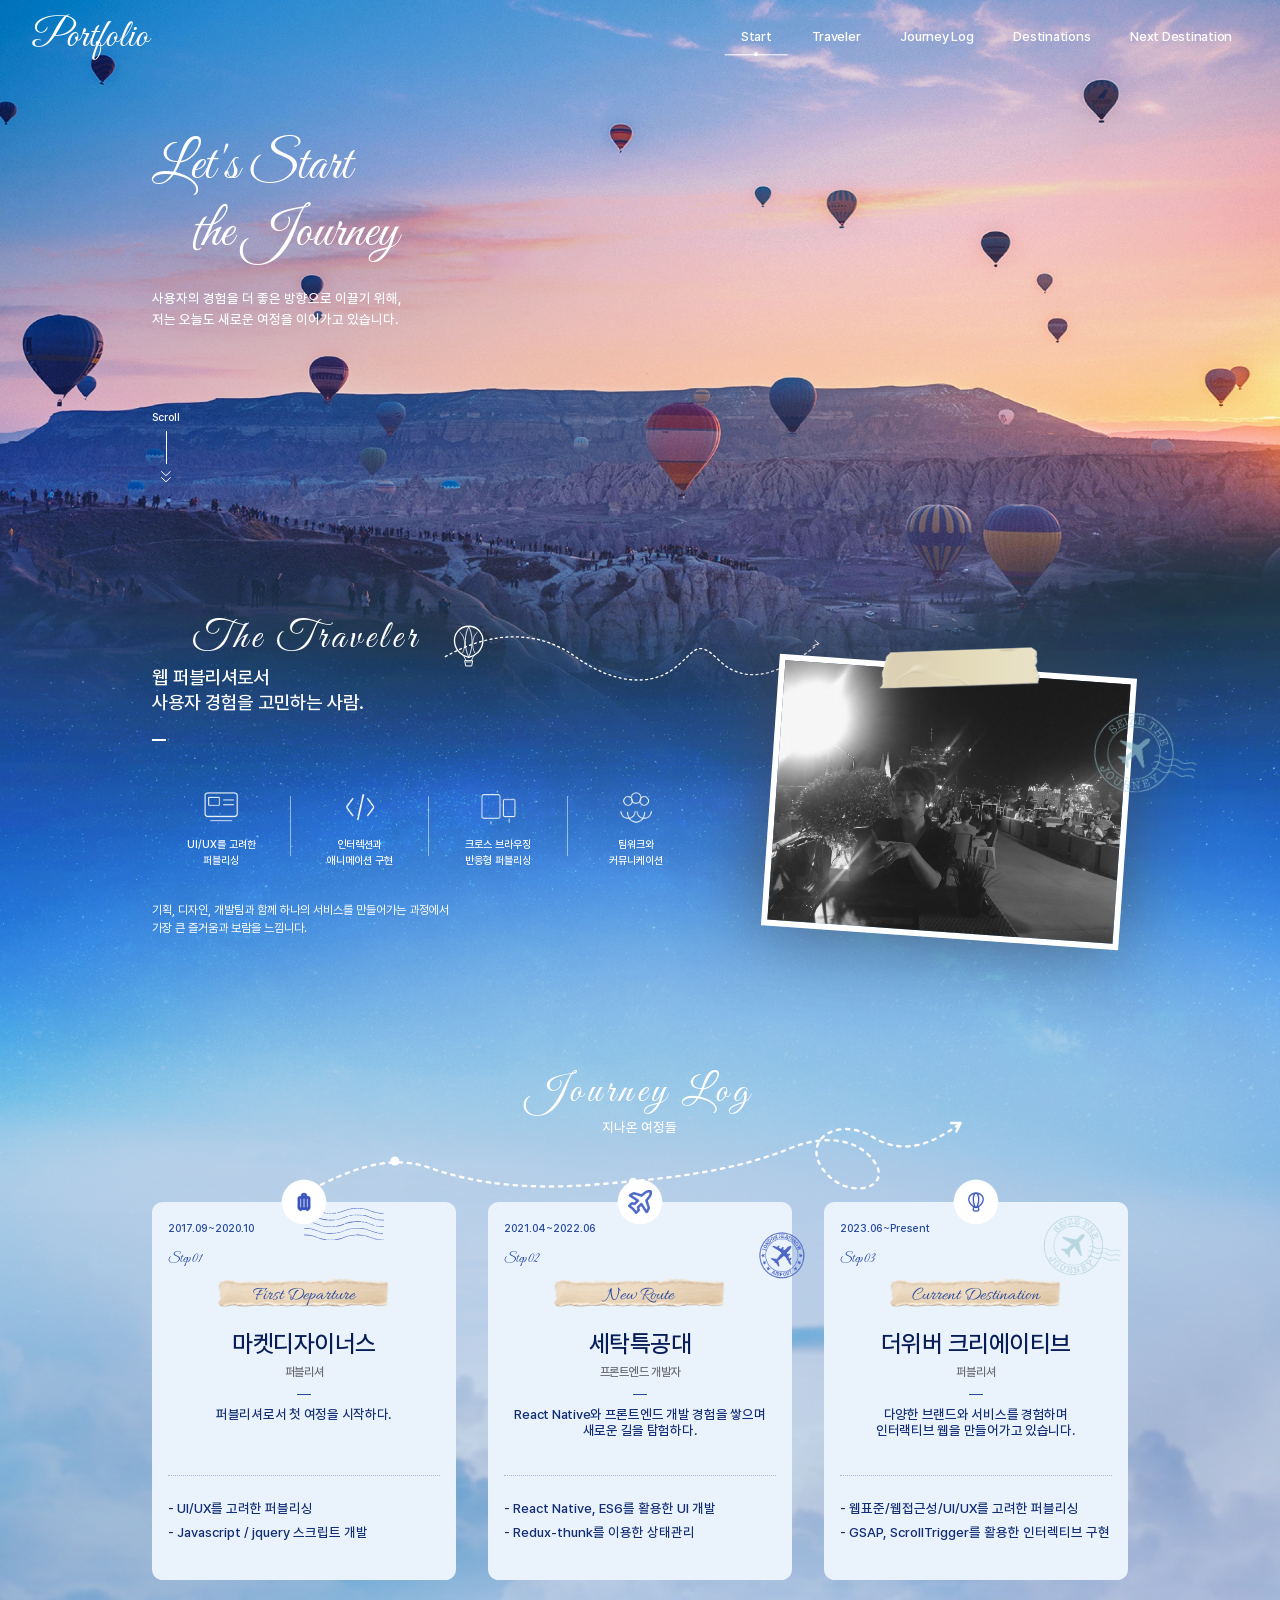
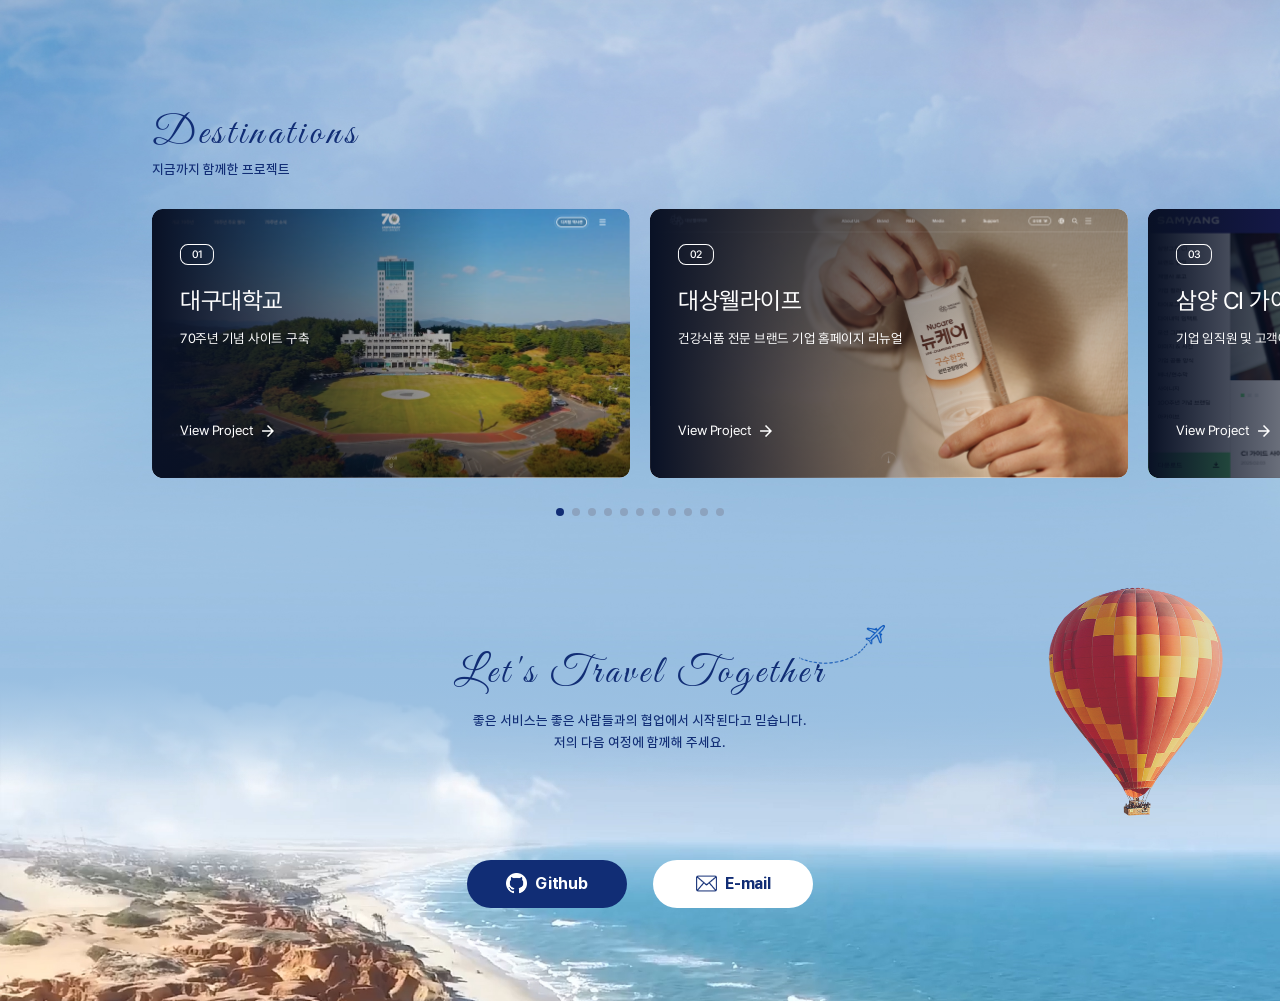
==== commit 6e4611bb: "update" ====
--- a/page/travel.html
+++ b/page/travel.html
@@ -39,7 +39,7 @@
         </div>
         <div id="container" class="container">
             <div class="content">
-                <div class="bg_box"></div>
+                <div class="bg_box" data-motion></div>
 				<div class="sec sec01">
                     <div class="con con01">
                         <div class="row_wrap">
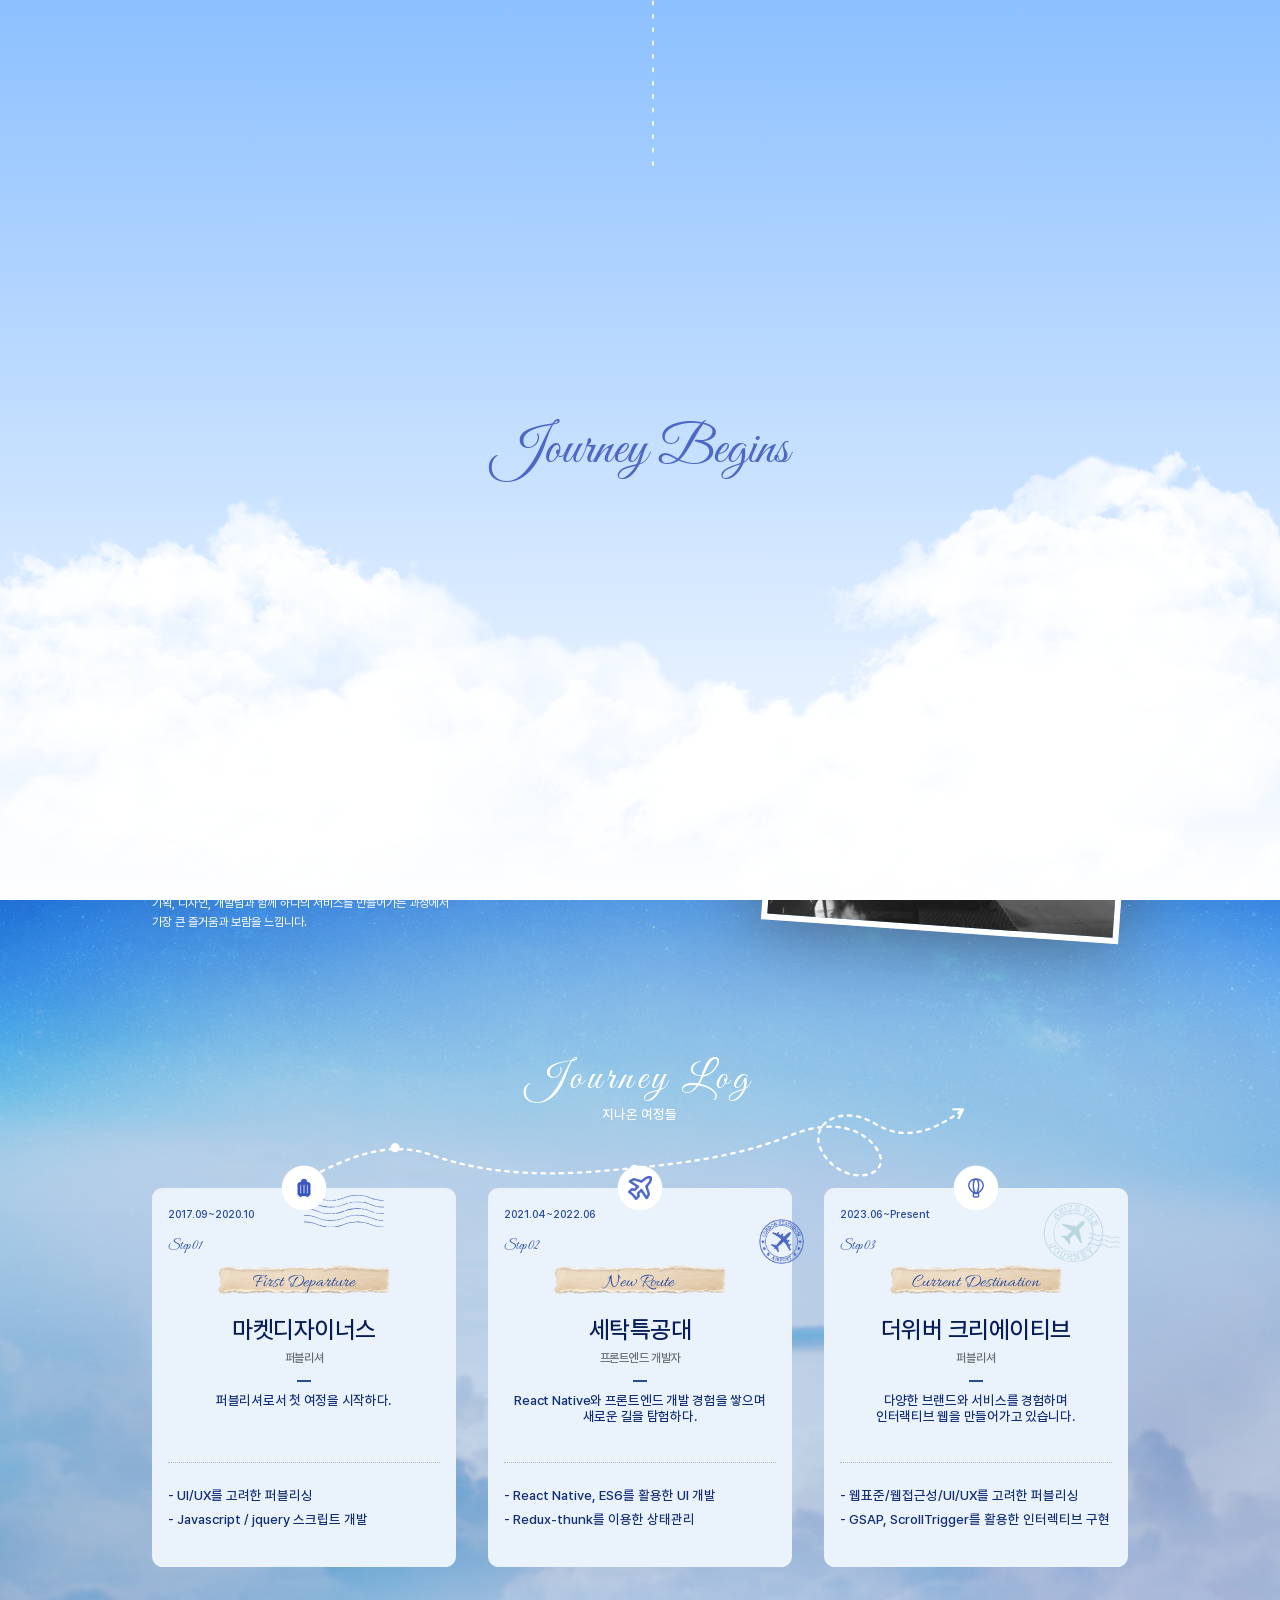
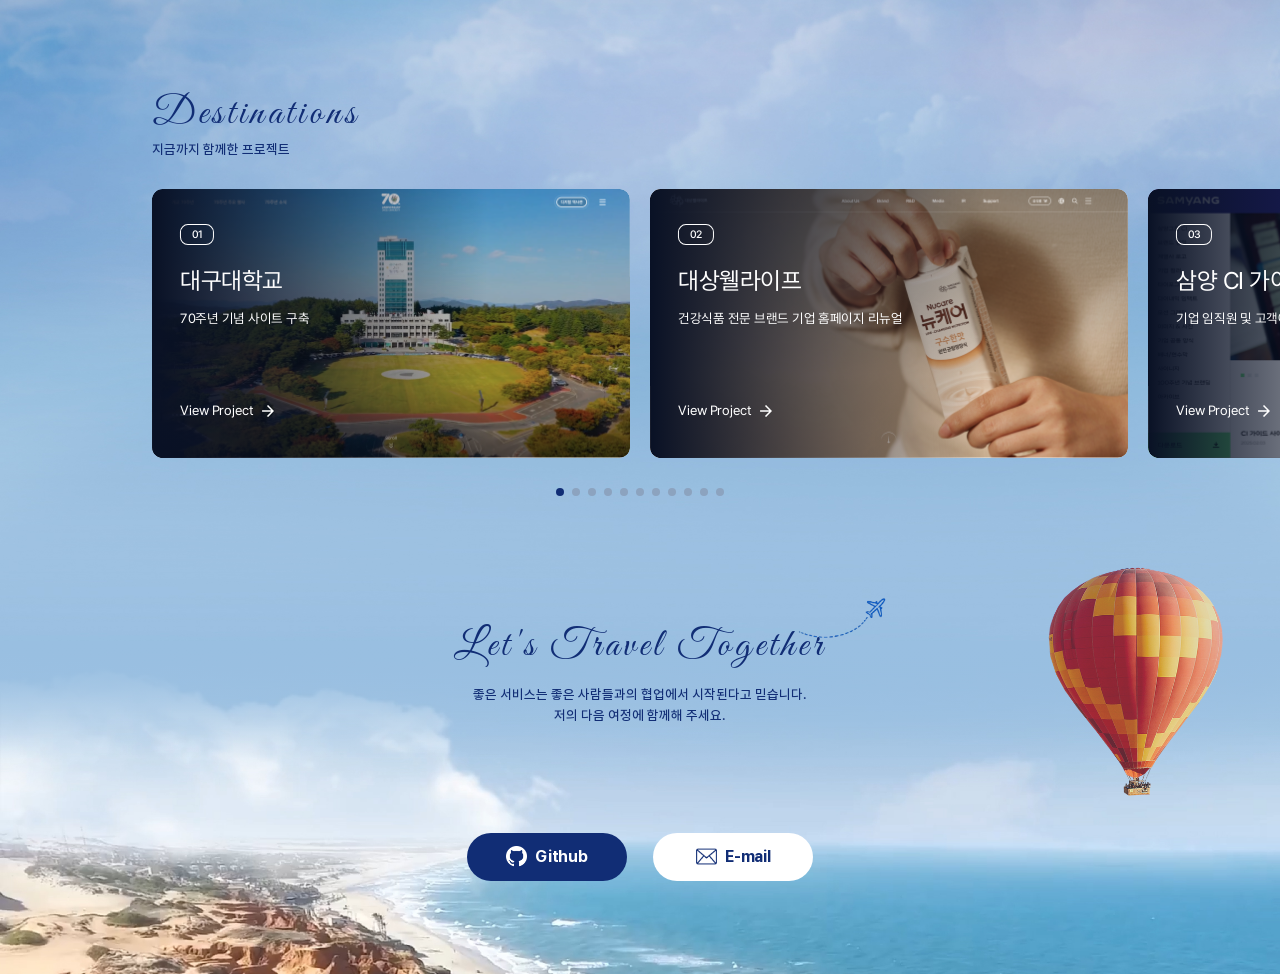
==== commit 95385f6e: "update" ====
--- a/page/travel.html
+++ b/page/travel.html
@@ -39,7 +39,7 @@
         </div>
         <div id="container" class="container">
             <div class="content">
-                <div class="bg_box" data-motion></div>
+                <div class="bg_box"></div>
 				<div class="sec sec01">
                     <div class="con con01">
                         <div class="row_wrap">
@@ -480,6 +480,33 @@
         </div>
         <!-- // grid -->
     </div>
+    <div class="loading_box">
+        <div class="sunset_bg"></div>
+        <div class="cloud_box">
+            <span class="cloud_wrap cloud_01">
+                <img src="../images/travel/cloud-center-01.png" alt="">
+            </span>
+            <span class="cloud_wrap cloud_05">
+                <img src="../images/travel/cloud-r-01.png" alt="">
+            </span>
+            <span class="cloud_wrap cloud_03">
+                <img src="../images/travel/cloud-l-01.png" alt="">
+            </span>
+            <span class="cloud_wrap cloud_06">
+                <img src="../images/travel/cloud-l-02.png" alt="">
+            </span>
+        </div>
+        <div class="move_box">
+            <div class="plane_box">
+                <div class="img_plane"></div>
+                <div class="loading_line"></div>
+            </div>
+        </div>
+        <div class="loading_tit">
+            <strong>Journey Begins</strong>
+            <span class="stamp_img"></span>
+        </div>
+    </div>
     <!-- plugin -->
     <script src="../js/plugin/jquery-3.4.1.min.js"></script>
     <script src="../js/plugin/lenis.min.js"></script>
--- a/css/page/travel/style.min.css
+++ b/css/page/travel/style.min.css
@@ -1 +1 @@
-@media(min-width: 1025px){.col-1{flex:0 0 auto;flex-basis:8.3333333333%;width:8.3333333333%;padding:0 calc(max(calc(20px * var(--base-ratio)), calc(calc(20 / var(--base-size)) * var(--base-percent)))*.5);box-sizing:border-box;position:relative}.offset-1{margin-left:8.3333333333%;position:relative}.col-2{flex:0 0 auto;flex-basis:16.6666666667%;width:16.6666666667%;padding:0 calc(max(calc(20px * var(--base-ratio)), calc(calc(20 / var(--base-size)) * var(--base-percent)))*.5);box-sizing:border-box;position:relative}.offset-2{margin-left:16.6666666667%;position:relative}.col-3{flex:0 0 auto;flex-basis:25%;width:25%;padding:0 calc(max(calc(20px * var(--base-ratio)), calc(calc(20 / var(--base-size)) * var(--base-percent)))*.5);box-sizing:border-box;position:relative}.offset-3{margin-left:25%;position:relative}.col-4{flex:0 0 auto;flex-basis:33.3333333333%;width:33.3333333333%;padding:0 calc(max(calc(20px * var(--base-ratio)), calc(calc(20 / var(--base-size)) * var(--base-percent)))*.5);box-sizing:border-box;position:relative}.offset-4{margin-left:33.3333333333%;position:relative}.col-5{flex:0 0 auto;flex-basis:41.6666666667%;width:41.6666666667%;padding:0 calc(max(calc(20px * var(--base-ratio)), calc(calc(20 / var(--base-size)) * var(--base-percent)))*.5);box-sizing:border-box;position:relative}.offset-5{margin-left:41.6666666667%;position:relative}.col-6{flex:0 0 auto;flex-basis:50%;width:50%;padding:0 calc(max(calc(20px * var(--base-ratio)), calc(calc(20 / var(--base-size)) * var(--base-percent)))*.5);box-sizing:border-box;position:relative}.offset-6{margin-left:50%;position:relative}.col-7{flex:0 0 auto;flex-basis:58.3333333333%;width:58.3333333333%;padding:0 calc(max(calc(20px * var(--base-ratio)), calc(calc(20 / var(--base-size)) * var(--base-percent)))*.5);box-sizing:border-box;position:relative}.offset-7{margin-left:58.3333333333%;position:relative}.col-8{flex:0 0 auto;flex-basis:66.6666666667%;width:66.6666666667%;padding:0 calc(max(calc(20px * var(--base-ratio)), calc(calc(20 / var(--base-size)) * var(--base-percent)))*.5);box-sizing:border-box;position:relative}.offset-8{margin-left:66.6666666667%;position:relative}.col-9{flex:0 0 auto;flex-basis:75%;width:75%;padding:0 calc(max(calc(20px * var(--base-ratio)), calc(calc(20 / var(--base-size)) * var(--base-percent)))*.5);box-sizing:border-box;position:relative}.offset-9{margin-left:75%;position:relative}.col-10{flex:0 0 auto;flex-basis:83.3333333333%;width:83.3333333333%;padding:0 calc(max(calc(20px * var(--base-ratio)), calc(calc(20 / var(--base-size)) * var(--base-percent)))*.5);box-sizing:border-box;position:relative}.offset-10{margin-left:83.3333333333%;position:relative}.col-11{flex:0 0 auto;flex-basis:91.6666666667%;width:91.6666666667%;padding:0 calc(max(calc(20px * var(--base-ratio)), calc(calc(20 / var(--base-size)) * var(--base-percent)))*.5);box-sizing:border-box;position:relative}.offset-11{margin-left:91.6666666667%;position:relative}.col-12{flex:0 0 auto;flex-basis:100%;width:100%;padding:0 calc(max(calc(20px * var(--base-ratio)), calc(calc(20 / var(--base-size)) * var(--base-percent)))*.5);box-sizing:border-box;position:relative}.offset-12{margin-left:100%;position:relative}}#wrap.travel .content{overflow:hidden;position:relative;width:100%;padding:0}#wrap.travel .tit_box h3{padding-bottom:max(calc(8px * var(--base-ratio)), calc(calc(8 / var(--base-size)) * var(--base-percent)));font-family:"GreatVibes";font-weight:normal;font-size:max(calc(60px * var(--base-ratio)), calc(calc(60 / var(--base-size)) * var(--base-percent)));line-height:1.0666666667;letter-spacing:0.1em;color:#fff}#wrap.travel .tit_box span{font-size:max(calc(20px * var(--base-ratio)), calc(calc(20 / var(--base-size)) * var(--base-percent)));line-height:1.2;letter-spacing:0em;color:#fff}@media(max-width: 1024px){#wrap.travel .tit_box h3{padding-bottom:max(calc(16px * var(--base-ratio)), calc(calc(16 / var(--base-size)) * var(--base-percent)));font-size:max(calc(40px * var(--base-ratio)), calc(calc(40 / var(--base-size)) * var(--base-percent)));line-height:1.1;letter-spacing:0.1em}#wrap.travel .tit_box span{font-size:max(calc(18px * var(--base-ratio)), calc(calc(18 / var(--base-size)) * var(--base-percent)));line-height:1.1111111111;letter-spacing:0em}}@media(max-width: 767px){#wrap.travel .tit_box h3{font-size:max(calc(32px * var(--base-ratio)), calc(calc(32 / var(--base-size)) * var(--base-percent)));line-height:1;letter-spacing:0.1em}#wrap.travel .tit_box span{font-size:max(calc(14px * var(--base-ratio)), calc(calc(14 / var(--base-size)) * var(--base-percent)));line-height:1.1428571429;letter-spacing:0em}}#wrap.travel .bg_box{z-index:-1;position:absolute;top:0;left:0;width:100%;height:100%;background:url("../../../images/travel/sec01_pc_bg.jpg") no-repeat 0 0/cover;transform:scale(1.05);transition-property:transform;transition-timing-function:ease-out;transition-duration:1s}#wrap.travel .bg_box.active{transform:scale(1)}@media(max-width: 1024px){#wrap.travel .bg_box{transform:none;background:url("../../../images/travel/sec01_mobile_bg.jpg") no-repeat 50% 0/cover}}#wrap.travel .video_wrap{overflow:hidden;position:absolute;width:100%;left:0;bottom:0;height:max(calc(500px * var(--base-ratio)), calc(calc(500 / var(--base-size)) * var(--base-percent)))}#wrap.travel .video_wrap::after{content:"";display:block;position:absolute;top:0;left:0;width:100%;height:max(calc(180px * var(--base-ratio)), calc(calc(180 / var(--base-size)) * var(--base-percent)));transform:rotate(180deg);background:linear-gradient(180deg, rgba(153, 191, 225, 0) 1.87%, #99bfe1 100%)}#wrap.travel .video_wrap video{position:absolute;top:0;left:0;width:100%;height:max(calc(500px * var(--base-ratio)), calc(calc(500 / var(--base-size)) * var(--base-percent)));-o-object-fit:fill;object-fit:fill}@media(max-width: 1024px){#wrap.travel .video_wrap{display:none}}#wrap.travel #header{position:fixed;width:100%;height:max(calc(110px * var(--base-ratio)), calc(calc(110 / var(--base-size)) * var(--base-percent)));z-index:10000;outline:none;left:0;top:0;background:rgba(0,0,0,0);transition:background .3s,transform .4s}#wrap.travel #header.active{transform:translateY(-100%)}#wrap.travel #header.on{transform:translateY(0)}#wrap.travel #header.scroll{background-color:#fff}#wrap.travel #header.scroll .logo{color:#112d75}#wrap.travel #header.scroll .gnb_list li span{color:#112d75}#wrap.travel #header.scroll .gnb_list li::before{background:#112d75}#wrap.travel #header.scroll .gnb_list li.active span::before{background:#112d75}#wrap.travel #header .logo{z-index:5;position:absolute;top:50%;left:max(calc(48px * var(--base-ratio)), calc(calc(48 / var(--base-size)) * var(--base-percent)));transform:translateY(-50%);transition:opacity .35s;color:#fff;font-family:"GreatVibes";font-weight:normal;font-size:max(calc(60px * var(--base-ratio)), calc(calc(60 / var(--base-size)) * var(--base-percent)))}#wrap.travel #header .gnb_wrap{position:absolute;z-index:2;top:50%;right:max(calc(48px * var(--base-ratio)), calc(calc(48 / var(--base-size)) * var(--base-percent)));height:max(calc(110px * var(--base-ratio)), calc(calc(110 / var(--base-size)) * var(--base-percent)));transform:translateY(-50%)}#wrap.travel #header .gnb_list{display:flex;flex-wrap:wrap;justify-content:start;align-items:center;gap:max(calc(12px * var(--base-ratio)), calc(calc(12 / var(--base-size)) * var(--base-percent)));height:100%}#wrap.travel #header .gnb_list.gnbShow{opacity:1}#wrap.travel #header .gnb_list li{position:relative;padding:max(calc(16px * var(--base-ratio)), calc(calc(16 / var(--base-size)) * var(--base-percent))) max(calc(24px * var(--base-ratio)), calc(calc(24 / var(--base-size)) * var(--base-percent)));text-align:center;cursor:pointer;transform-origin:center;transition-duration:.4s}#wrap.travel #header .gnb_list li:hover{opacity:1}#wrap.travel #header .gnb_list li span{position:relative;font-size:max(calc(20px * var(--base-ratio)), calc(calc(20 / var(--base-size)) * var(--base-percent)));line-height:1.2;letter-spacing:-0.02em;color:#fff}#wrap.travel #header .gnb_list li::before{content:"";position:absolute;left:50%;bottom:0;width:100%;height:max(calc(2px * var(--base-ratio)), calc(calc(2 / var(--base-size)) * var(--base-percent)));background:#fff;transform:translateX(-50%) scaleX(0);transform-origin:center;transition:transform .4s ease}#wrap.travel #header .gnb_list li.active::before{transform:translateX(-50%) scaleX(1)}#wrap.travel #header .gnb_list li.active span::before{content:"";position:absolute;left:50%;bottom:max(calc(calc(calc(18 / var(--base-size)) * var(--base-percent)) * -1));width:max(calc(6px * var(--base-ratio)), calc(calc(6 / var(--base-size)) * var(--base-percent)));height:max(calc(6px * var(--base-ratio)), calc(calc(6 / var(--base-size)) * var(--base-percent)));transform:translateX(-50%);background:#fff;border-radius:50%}#wrap.travel #header .gnb_list.active{transform:translate(-50%, 0);width:100%;border-radius:0}#wrap.travel #header .etc_wrap{position:absolute;right:max(calc(80px * var(--base-ratio)), calc(calc(80 / var(--base-size)) * var(--base-percent)));top:50%;transform:translateY(-50%);z-index:3;display:flex;align-items:center;gap:max(calc(24px * var(--base-ratio)), calc(calc(24 / var(--base-size)) * var(--base-percent)))}#wrap.travel #header .etc_wrap .mobile_menu_btn{display:none}@media(max-width: 1024px){#wrap.travel #header{height:max(calc(80px * var(--base-ratio)), calc(calc(80 / var(--base-size)) * var(--base-percent)))}#wrap.travel #header.scroll .etc_wrap .mobile_menu_btn i{background:#112d75}#wrap.travel #header .logo{top:60%;left:max(calc(40px * var(--base-ratio)), calc(calc(40 / var(--base-size)) * var(--base-percent)));font-size:max(calc(40px * var(--base-ratio)), calc(calc(40 / var(--base-size)) * var(--base-percent)))}#wrap.travel #header .gnb_wrap{position:fixed;left:0;top:0;width:100%;height:100dvh;background:#abc9e3;padding:max(calc(90px * var(--base-ratio)), calc(calc(90 / var(--base-size)) * var(--base-percent))) max(calc(40px * var(--base-ratio)), calc(calc(40 / var(--base-size)) * var(--base-percent))) max(calc(40px * var(--base-ratio)), calc(calc(40 / var(--base-size)) * var(--base-percent)));-webkit-clip-path:inset(0 0 100% 0);clip-path:inset(0 0 100% 0);transform:translateY(0);transition:transform .5s,-webkit-clip-path .5s ease-in-out;transition:transform .5s,clip-path .5s ease-in-out;transition:transform .5s,clip-path .5s ease-in-out,-webkit-clip-path .5s ease-in-out}#wrap.travel #header .gnb_wrap.active{-webkit-clip-path:inset(0 0 0 0);clip-path:inset(0 0 0 0)}#wrap.travel #header .gnb_list{display:block;overflow-y:auto;max-height:100%}#wrap.travel #header .gnb_list li{width:auto;max-width:-webkit-max-content;max-width:-moz-max-content;max-width:max-content;margin-bottom:max(calc(12px * var(--base-ratio)), calc(calc(12 / var(--base-size)) * var(--base-percent)));padding:max(calc(8px * var(--base-ratio)), calc(calc(8 / var(--base-size)) * var(--base-percent))) 0;text-align:left}#wrap.travel #header .gnb_list li::before{bottom:max(calc(4px * var(--base-ratio)), calc(calc(4 / var(--base-size)) * var(--base-percent)))}#wrap.travel #header .gnb_list li.active span::before{bottom:max(calc(calc(calc(6 / var(--base-size)) * var(--base-percent)) * -1))}#wrap.travel #header .etc_wrap{right:max(calc(40px * var(--base-ratio)), calc(calc(40 / var(--base-size)) * var(--base-percent)));gap:max(calc(16px * var(--base-ratio)), calc(calc(16 / var(--base-size)) * var(--base-percent)))}#wrap.travel #header .etc_wrap .mobile_menu_btn{display:block;width:max(calc(32px * var(--base-ratio)), calc(calc(32 / var(--base-size)) * var(--base-percent)));height:max(calc(32px * var(--base-ratio)), calc(calc(32 / var(--base-size)) * var(--base-percent)));position:relative;font-size:0;text-indent:-9999px}#wrap.travel #header .etc_wrap .mobile_menu_btn i{width:max(calc(20px * var(--base-ratio)), calc(calc(20 / var(--base-size)) * var(--base-percent)));height:max(calc(2px * var(--base-ratio)), calc(calc(2 / var(--base-size)) * var(--base-percent)));position:absolute;background:#fff;border-radius:99px;transform-origin:left top;transition:.3s;left:50%}#wrap.travel #header .etc_wrap .mobile_menu_btn i:nth-of-type(1){top:max(calc(5px * var(--base-ratio)), calc(calc(5 / var(--base-size)) * var(--base-percent)));transform:translateX(-50%)}#wrap.travel #header .etc_wrap .mobile_menu_btn i:nth-of-type(2){transform:translate(-50%, -50%)}#wrap.travel #header .etc_wrap .mobile_menu_btn i:nth-of-type(3){bottom:max(calc(5px * var(--base-ratio)), calc(calc(5 / var(--base-size)) * var(--base-percent)));transform:translateX(-50%)}#wrap.travel #header .etc_wrap .mobile_menu_btn.active i:nth-of-type(1){transform:rotate(45deg);left:24%;top:max(calc(6px * var(--base-ratio)), calc(calc(6 / var(--base-size)) * var(--base-percent)));width:max(calc(26px * var(--base-ratio)), calc(calc(26 / var(--base-size)) * var(--base-percent)))}#wrap.travel #header .etc_wrap .mobile_menu_btn.active i:nth-of-type(2){width:0}#wrap.travel #header .etc_wrap .mobile_menu_btn.active i:nth-of-type(3){transform:rotate(-45deg);left:21%;width:max(calc(26px * var(--base-ratio)), calc(calc(26 / var(--base-size)) * var(--base-percent)))}}@media(max-width: 767px){#wrap.travel #header{height:max(calc(60px * var(--base-ratio)), calc(calc(60 / var(--base-size)) * var(--base-percent)))}#wrap.travel #header .logo{top:50%;left:max(calc(20px * var(--base-ratio)), calc(calc(20 / var(--base-size)) * var(--base-percent)));font-size:max(calc(26px * var(--base-ratio)), calc(calc(26 / var(--base-size)) * var(--base-percent)))}#wrap.travel #header .gnb_wrap{padding:max(calc(112px * var(--base-ratio)), calc(calc(112 / var(--base-size)) * var(--base-percent))) max(calc(20px * var(--base-ratio)), calc(calc(20 / var(--base-size)) * var(--base-percent))) max(calc(20px * var(--base-ratio)), calc(calc(20 / var(--base-size)) * var(--base-percent)))}#wrap.travel #header .gnb_wrap .banner{background:url("/images/common/header_banner_mobile.png") center no-repeat;background-size:cover}#wrap.travel #header .etc_wrap{right:max(calc(20px * var(--base-ratio)), calc(calc(20 / var(--base-size)) * var(--base-percent)))}}#wrap.travel .sec01{overflow:hidden;position:relative;width:100%;padding:max(calc(200px * var(--base-ratio)), calc(calc(200 / var(--base-size)) * var(--base-percent))) 0 max(calc(140px * var(--base-ratio)), calc(calc(140 / var(--base-size)) * var(--base-percent)))}@media(max-width: 767px){#wrap.travel .sec01{padding-top:max(calc(180px * var(--base-ratio)), calc(calc(180 / var(--base-size)) * var(--base-percent)))}}#wrap.travel .sec .con+.con{padding-top:max(calc(200px * var(--base-ratio)), calc(calc(200 / var(--base-size)) * var(--base-percent)))}@media(max-width: 1024px){#wrap.travel .sec .con+.con{padding-top:max(calc(180px * var(--base-ratio)), calc(calc(180 / var(--base-size)) * var(--base-percent)))}}@media(max-width: 767px){#wrap.travel .sec .con+.con{padding-top:max(calc(120px * var(--base-ratio)), calc(calc(120 / var(--base-size)) * var(--base-percent)))}}#wrap.travel .sec .con[data-motion] .tit_box{transform:translateY(100%);opacity:0;transition:transform .5s,opacity .5s}#wrap.travel .sec .con[data-motion].active .tit_box{transform:translateY(0);opacity:1}#wrap.travel .sec .con01 .kv_tit>strong{display:block;font-family:"GreatVibes";font-weight:normal;font-size:max(calc(80px * var(--base-ratio)), calc(calc(80 / var(--base-size)) * var(--base-percent)));line-height:1.25;letter-spacing:0em;color:#fff}#wrap.travel .sec .con01 .kv_tit>strong:last-child{padding-left:max(calc(60px * var(--base-ratio)), calc(calc(60 / var(--base-size)) * var(--base-percent)))}#wrap.travel .sec .con01 .kv_sub_txt{padding-top:max(calc(32px * var(--base-ratio)), calc(calc(32 / var(--base-size)) * var(--base-percent)));font-size:max(calc(20px * var(--base-ratio)), calc(calc(20 / var(--base-size)) * var(--base-percent)));line-height:1.6;letter-spacing:0em;color:#fff}@media(max-width: 1024px){#wrap.travel .sec .con01 .kv_tit>strong{font-size:max(calc(60px * var(--base-ratio)), calc(calc(60 / var(--base-size)) * var(--base-percent)));line-height:1.1666666667;letter-spacing:0em}#wrap.travel .sec .con01 .kv_tit>strong:last-child{padding-left:max(calc(40px * var(--base-ratio)), calc(calc(40 / var(--base-size)) * var(--base-percent)))}#wrap.travel .sec .con01 .kv_sub_txt{padding-top:max(calc(32px * var(--base-ratio)), calc(calc(32 / var(--base-size)) * var(--base-percent)));font-size:max(calc(16px * var(--base-ratio)), calc(calc(16 / var(--base-size)) * var(--base-percent)));line-height:1.5;letter-spacing:0em}}@media(max-width: 767px){#wrap.travel .sec .con01 .kv_tit>strong{font-size:max(calc(44px * var(--base-ratio)), calc(calc(44 / var(--base-size)) * var(--base-percent)));line-height:1.3636363636;letter-spacing:0em}#wrap.travel .sec .con01 .kv_tit>strong:last-child{padding-left:max(calc(32px * var(--base-ratio)), calc(calc(32 / var(--base-size)) * var(--base-percent)))}#wrap.travel .sec .con01 .kv_sub_txt{padding-top:max(calc(52px * var(--base-ratio)), calc(calc(52 / var(--base-size)) * var(--base-percent)))}}#wrap.travel .sec .con02 .cloud_box{position:relative}#wrap.travel .sec .con02 .cloud_box.active .cloud_wrap{opacity:0}#wrap.travel .sec .con02 .cloud_box.active .cloud_wrap:nth-child(even){transform:translateX(-100vw)}#wrap.travel .sec .con02 .cloud_box.active .cloud_wrap:nth-child(odd){transform:translateX(100vw)}#wrap.travel .sec .con02 .cloud_box .cloud_wrap{z-index:2;position:absolute;max-width:none;transition:transform 1.5s ease,opacity 1s ease;will-change:transform,opacity}#wrap.travel .sec .con02 .cloud_box .cloud_wrap img{display:block;max-width:none;width:100%;-o-object-fit:cover;object-fit:cover}#wrap.travel .sec .con02 .cloud_box .cloud_wrap:nth-child(even) img{-webkit-animation:cloudMotionEven 2.5s ease-in-out infinite;animation:cloudMotionEven 2.5s ease-in-out infinite}#wrap.travel .sec .con02 .cloud_box .cloud_wrap:nth-child(odd) img{-webkit-animation:cloudMotionOdd 3s ease-in-out infinite;animation:cloudMotionOdd 3s ease-in-out infinite}@-webkit-keyframes cloudMotionOdd{0%{transform:translateX(20px)}50%{transform:translateX(0)}100%{transform:translateX(20px)}}@keyframes cloudMotionOdd{0%{transform:translateX(20px)}50%{transform:translateX(0)}100%{transform:translateX(20px)}}@-webkit-keyframes cloudMotionEven{0%{transform:translateX(0)}50%{transform:translateX(10px)}100%{transform:translateX(0)}}@keyframes cloudMotionEven{0%{transform:translateX(0)}50%{transform:translateX(10px)}100%{transform:translateX(0)}}#wrap.travel .sec .con02 .cloud_box .cloud_wrap.cloud_01{width:max(calc(1337px * var(--base-ratio)), calc(calc(1337 / var(--base-size)) * var(--base-percent)));height:max(calc(606px * var(--base-ratio)), calc(calc(606 / var(--base-size)) * var(--base-percent)));top:max(calc(300px * var(--base-ratio)), calc(calc(300 / var(--base-size)) * var(--base-percent)));left:max(calc(460px * var(--base-ratio)), calc(calc(460 / var(--base-size)) * var(--base-percent)))}#wrap.travel .sec .con02 .cloud_box .cloud_wrap.cloud_02{top:max(calc(50px * var(--base-ratio)), calc(calc(50 / var(--base-size)) * var(--base-percent)));left:max(calc(calc(calc(20 / var(--base-size)) * var(--base-percent)) * -1))}#wrap.travel .sec .con02 .cloud_box .cloud_wrap.cloud_03{width:max(calc(1050px * var(--base-ratio)), calc(calc(1050 / var(--base-size)) * var(--base-percent)));height:max(calc(533px * var(--base-ratio)), calc(calc(533 / var(--base-size)) * var(--base-percent)));top:max(calc(100px * var(--base-ratio)), calc(calc(100 / var(--base-size)) * var(--base-percent)));right:max(calc(calc(calc(120 / var(--base-size)) * var(--base-percent)) * -1))}#wrap.travel .sec .con02 .cloud_box .cloud_wrap.cloud_04{width:max(calc(1123px * var(--base-ratio)), calc(calc(1123 / var(--base-size)) * var(--base-percent)));height:max(calc(491px * var(--base-ratio)), calc(calc(491 / var(--base-size)) * var(--base-percent)));top:max(calc(180px * var(--base-ratio)), calc(calc(180 / var(--base-size)) * var(--base-percent)));left:max(calc(60px * var(--base-ratio)), calc(calc(60 / var(--base-size)) * var(--base-percent)))}#wrap.travel .sec .con02 .cloud_box .cloud_wrap.cloud_05{width:max(calc(1300px * var(--base-ratio)), calc(calc(1300 / var(--base-size)) * var(--base-percent)));height:max(calc(456px * var(--base-ratio)), calc(calc(456 / var(--base-size)) * var(--base-percent)));top:max(calc(calc(calc(150 / var(--base-size)) * var(--base-percent)) * -1));right:max(calc(calc(calc(120 / var(--base-size)) * var(--base-percent)) * -1))}#wrap.travel .sec .con02 .cloud_box .cloud_wrap.cloud_06{width:max(calc(1672px * var(--base-ratio)), calc(calc(1672 / var(--base-size)) * var(--base-percent)));height:max(calc(749px * var(--base-ratio)), calc(calc(749 / var(--base-size)) * var(--base-percent)));top:max(calc(calc(calc(140 / var(--base-size)) * var(--base-percent)) * -1));left:max(calc(calc(calc(220 / var(--base-size)) * var(--base-percent)) * -1))}#wrap.travel .sec .con02 .cont01_box{display:flex;flex-wrap:wrap;justify-content:space-between;align-items:flex-end;gap:max(calc(48px * var(--base-ratio)), calc(calc(48 / var(--base-size)) * var(--base-percent)))}#wrap.travel .sec .con02 .tit_box{width:calc(60% - max(calc(48px * var(--base-ratio)), calc(calc(48 / var(--base-size)) * var(--base-percent))))}#wrap.travel .sec .con02 .tit_box h3{position:relative;padding-left:max(calc(60px * var(--base-ratio)), calc(calc(60 / var(--base-size)) * var(--base-percent)))}#wrap.travel .sec .con02 .tit_box h3 .shape_icon{position:absolute;top:0;left:max(calc(420px * var(--base-ratio)), calc(calc(420 / var(--base-size)) * var(--base-percent)));display:inline-block;width:max(calc(600px * var(--base-ratio)), calc(calc(600 / var(--base-size)) * var(--base-percent)));height:max(calc(130px * var(--base-ratio)), calc(calc(130 / var(--base-size)) * var(--base-percent)));background:url("../../../images/travel/travel_balloon_path.svg") no-repeat 0 0/cover}#wrap.travel .sec .con02 .tit_box .tit_info{font-size:max(calc(28px * var(--base-ratio)), calc(calc(28 / var(--base-size)) * var(--base-percent)));line-height:1.3571428571;letter-spacing:0em;color:#fff}#wrap.travel .sec .con02 .tit_box .line{display:inline-block;width:max(calc(20px * var(--base-ratio)), calc(calc(20 / var(--base-size)) * var(--base-percent)));height:max(calc(2px * var(--base-ratio)), calc(calc(2 / var(--base-size)) * var(--base-percent)));margin:max(calc(36px * var(--base-ratio)), calc(calc(36 / var(--base-size)) * var(--base-percent))) 0;background-color:#fff}#wrap.travel .sec .con02 .tit_box>strong{display:block;padding-top:max(calc(48px * var(--base-ratio)), calc(calc(48 / var(--base-size)) * var(--base-percent)));font-size:max(calc(18px * var(--base-ratio)), calc(calc(18 / var(--base-size)) * var(--base-percent)));line-height:1.5555555556;letter-spacing:0em;color:#fff}#wrap.travel .sec .con02 .info_item{display:flex;flex-wrap:wrap;justify-content:start;align-items:normal;padding-top:max(calc(24px * var(--base-ratio)), calc(calc(24 / var(--base-size)) * var(--base-percent)))}#wrap.travel .sec .con02 .info_item .ux_item{position:relative;width:25%}#wrap.travel .sec .con02 .info_item .ux_item img{width:max(calc(72px * var(--base-ratio)), calc(calc(72 / var(--base-size)) * var(--base-percent)));margin:0 auto}#wrap.travel .sec .con02 .info_item .ux_item::after{content:"";position:absolute;top:50%;right:0;width:max(calc(1px * var(--base-ratio)), calc(calc(1 / var(--base-size)) * var(--base-percent)));height:70%;transform:translateY(-50%);background-color:rgba(255,255,255,.5)}#wrap.travel .sec .con02 .info_item .ux_item span{display:block;padding-top:max(calc(8px * var(--base-ratio)), calc(calc(8 / var(--base-size)) * var(--base-percent)));font-size:max(calc(16px * var(--base-ratio)), calc(calc(16 / var(--base-size)) * var(--base-percent)));line-height:1.5;letter-spacing:0em;color:#fff;text-align:center}#wrap.travel .sec .con02 .info_item .ux_item:last-child::after{display:none}#wrap.travel .sec .con02 .img_box{position:relative;width:calc(40% - max(calc(48px * var(--base-ratio)), calc(calc(48 / var(--base-size)) * var(--base-percent))));box-shadow:max(calc(calc(calc(3 / var(--base-size)) * var(--base-percent)) * -1)) max(calc(calc(calc(3 / var(--base-size)) * var(--base-percent)) * -1)) max(calc(120px * var(--base-ratio)), calc(calc(120 / var(--base-size)) * var(--base-percent))) 0 rgba(68,68,68,.7);transform:rotate(4deg)}#wrap.travel .sec .con02 .img_box .sticker_icon{position:absolute;top:max(calc(calc(calc(30 / var(--base-size)) * var(--base-percent)) * -1));left:50%;width:max(calc(251px * var(--base-ratio)), calc(calc(251 / var(--base-size)) * var(--base-percent)));height:max(calc(64px * var(--base-ratio)), calc(calc(64 / var(--base-size)) * var(--base-percent)));transform:translateX(-50%) rotate(354deg);background:url("../../../images/travel/paper_sticker.png") no-repeat 0 0/cover}#wrap.travel .sec .con02 .img_box .profile_img{border:max(calc(10px * var(--base-ratio)), calc(calc(10 / var(--base-size)) * var(--base-percent))) solid #fff}#wrap.travel .sec .con02 .img_box .icon_stamp{position:absolute;top:max(calc(50px * var(--base-ratio)), calc(calc(50 / var(--base-size)) * var(--base-percent)));right:max(calc(calc(calc(100 / var(--base-size)) * var(--base-percent)) * -1));width:max(calc(160px * var(--base-ratio)), calc(calc(160 / var(--base-size)) * var(--base-percent)));height:max(calc(124px * var(--base-ratio)), calc(calc(124 / var(--base-size)) * var(--base-percent)));background:url("../../../images/travel/cont02_item03_02.png") no-repeat 0 0/cover}@media(max-width: 1024px){#wrap.travel .sec .con02 .cloud_box .cloud_wrap.cloud_01{display:none}#wrap.travel .sec .con02 .cloud_box .cloud_wrap.cloud_02{top:max(calc(70px * var(--base-ratio)), calc(calc(70 / var(--base-size)) * var(--base-percent)));left:max(calc(calc(calc(50 / var(--base-size)) * var(--base-percent)) * -1))}#wrap.travel .sec .con02 .cloud_box .cloud_wrap.cloud_03{width:max(calc(800px * var(--base-ratio)), calc(calc(800 / var(--base-size)) * var(--base-percent)));height:max(calc(406px * var(--base-ratio)), calc(calc(406 / var(--base-size)) * var(--base-percent)));top:max(calc(50px * var(--base-ratio)), calc(calc(50 / var(--base-size)) * var(--base-percent)));right:max(calc(calc(calc(200 / var(--base-size)) * var(--base-percent)) * -1))}#wrap.travel .sec .con02 .cloud_box .cloud_wrap.cloud_04{width:max(calc(900px * var(--base-ratio)), calc(calc(900 / var(--base-size)) * var(--base-percent)));height:max(calc(393px * var(--base-ratio)), calc(calc(393 / var(--base-size)) * var(--base-percent)));top:max(calc(180px * var(--base-ratio)), calc(calc(180 / var(--base-size)) * var(--base-percent)));left:max(calc(60px * var(--base-ratio)), calc(calc(60 / var(--base-size)) * var(--base-percent)))}#wrap.travel .sec .con02 .cloud_box .cloud_wrap.cloud_05{width:max(calc(700px * var(--base-ratio)), calc(calc(700 / var(--base-size)) * var(--base-percent)));height:max(calc(246px * var(--base-ratio)), calc(calc(246 / var(--base-size)) * var(--base-percent)));top:max(calc(calc(calc(150 / var(--base-size)) * var(--base-percent)) * -1));right:max(calc(calc(calc(150 / var(--base-size)) * var(--base-percent)) * -1))}#wrap.travel .sec .con02 .cloud_box .cloud_wrap.cloud_06{width:max(calc(902px * var(--base-ratio)), calc(calc(902 / var(--base-size)) * var(--base-percent)));height:max(calc(404px * var(--base-ratio)), calc(calc(404 / var(--base-size)) * var(--base-percent)));top:max(calc(calc(calc(140 / var(--base-size)) * var(--base-percent)) * -1));left:max(calc(calc(calc(220 / var(--base-size)) * var(--base-percent)) * -1))}#wrap.travel .sec .con02 .cont01_box{display:flex;flex-wrap:wrap;justify-content:space-between;align-items:flex-end;gap:max(calc(48px * var(--base-ratio)), calc(calc(48 / var(--base-size)) * var(--base-percent)))}#wrap.travel .sec .con02 .tit_box{width:60%}#wrap.travel .sec .con02 .tit_box h3{padding-left:0}#wrap.travel .sec .con02 .tit_box h3 .shape_icon{top:max(calc(calc(calc(20 / var(--base-size)) * var(--base-percent)) * -1));left:max(calc(220px * var(--base-ratio)), calc(calc(220 / var(--base-size)) * var(--base-percent)));width:max(calc(300px * var(--base-ratio)), calc(calc(300 / var(--base-size)) * var(--base-percent)));height:max(calc(65px * var(--base-ratio)), calc(calc(65 / var(--base-size)) * var(--base-percent)))}#wrap.travel .sec .con02 .tit_box .tit_info{font-size:max(calc(20px * var(--base-ratio)), calc(calc(20 / var(--base-size)) * var(--base-percent)));line-height:1.4;letter-spacing:0em}#wrap.travel .sec .con02 .tit_box .line{margin:max(calc(24px * var(--base-ratio)), calc(calc(24 / var(--base-size)) * var(--base-percent))) 0 max(calc(18px * var(--base-ratio)), calc(calc(18 / var(--base-size)) * var(--base-percent)))}#wrap.travel .sec .con02 .tit_box>strong{padding-top:max(calc(36px * var(--base-ratio)), calc(calc(36 / var(--base-size)) * var(--base-percent)));font-size:max(calc(16px * var(--base-ratio)), calc(calc(16 / var(--base-size)) * var(--base-percent)));line-height:1.75;letter-spacing:0em}#wrap.travel .sec .con02 .info_item{padding-top:max(calc(24px * var(--base-ratio)), calc(calc(24 / var(--base-size)) * var(--base-percent)))}#wrap.travel .sec .con02 .info_item .ux_item img{width:max(calc(48px * var(--base-ratio)), calc(calc(48 / var(--base-size)) * var(--base-percent)))}#wrap.travel .sec .con02 .info_item .ux_item::after{height:100%}#wrap.travel .sec .con02 .info_item .ux_item span{padding-top:max(calc(8px * var(--base-ratio)), calc(calc(8 / var(--base-size)) * var(--base-percent)));font-size:max(calc(14px * var(--base-ratio)), calc(calc(14 / var(--base-size)) * var(--base-percent)));line-height:1.2857142857;letter-spacing:0em}#wrap.travel .sec .con02 .img_box{position:absolute;top:0;right:0;width:40%}#wrap.travel .sec .con02 .img_box .sticker_icon{width:max(calc(190px * var(--base-ratio)), calc(calc(190 / var(--base-size)) * var(--base-percent)));height:max(calc(48px * var(--base-ratio)), calc(calc(48 / var(--base-size)) * var(--base-percent)))}#wrap.travel .sec .con02 .img_box .icon_stamp{top:auto;bottom:max(calc(calc(calc(40 / var(--base-size)) * var(--base-percent)) * -1));right:0;width:max(calc(120px * var(--base-ratio)), calc(calc(120 / var(--base-size)) * var(--base-percent)));height:max(calc(93px * var(--base-ratio)), calc(calc(93 / var(--base-size)) * var(--base-percent)))}}@media(max-width: 767px){#wrap.travel .sec .con02 .tit_box{width:100%}#wrap.travel .sec .con02 .tit_box h3 .shape_icon{left:max(calc(120px * var(--base-ratio)), calc(calc(120 / var(--base-size)) * var(--base-percent)));width:max(calc(200px * var(--base-ratio)), calc(calc(200 / var(--base-size)) * var(--base-percent)));height:max(calc(43px * var(--base-ratio)), calc(calc(43 / var(--base-size)) * var(--base-percent)))}#wrap.travel .sec .con02 .tit_box .tit_info{font-size:max(calc(18px * var(--base-ratio)), calc(calc(18 / var(--base-size)) * var(--base-percent)));line-height:1.4444444444;letter-spacing:0em}#wrap.travel .sec .con02 .tit_box .line{margin:max(calc(20px * var(--base-ratio)), calc(calc(20 / var(--base-size)) * var(--base-percent))) 0 max(calc(14px * var(--base-ratio)), calc(calc(14 / var(--base-size)) * var(--base-percent)))}#wrap.travel .sec .con02 .tit_box>strong{padding-top:max(calc(30px * var(--base-ratio)), calc(calc(30 / var(--base-size)) * var(--base-percent)));font-size:max(calc(14px * var(--base-ratio)), calc(calc(14 / var(--base-size)) * var(--base-percent)));line-height:1.5714285714;letter-spacing:0em}#wrap.travel .sec .con02 .info_item{justify-content:space-between;padding-top:max(calc(12px * var(--base-ratio)), calc(calc(12 / var(--base-size)) * var(--base-percent)));row-gap:max(calc(24px * var(--base-ratio)), calc(calc(24 / var(--base-size)) * var(--base-percent)))}#wrap.travel .sec .con02 .info_item .ux_item{width:50%}#wrap.travel .sec .con02 .info_item .ux_item:nth-child(even)::after{display:none}#wrap.travel .sec .con02 .info_item .ux_item span{padding-top:max(calc(12px * var(--base-ratio)), calc(calc(12 / var(--base-size)) * var(--base-percent)));font-size:max(calc(13px * var(--base-ratio)), calc(calc(13 / var(--base-size)) * var(--base-percent)));line-height:1.3846153846;letter-spacing:0em}#wrap.travel .sec .con02 .img_box{z-index:-1;top:max(calc(calc(calc(40 / var(--base-size)) * var(--base-percent)) * -1));right:max(calc(calc(calc(20 / var(--base-size)) * var(--base-percent)) * -1));width:50%}#wrap.travel .sec .con02 .img_box .sticker_icon{top:max(calc(calc(calc(20 / var(--base-size)) * var(--base-percent)) * -1));width:max(calc(126px * var(--base-ratio)), calc(calc(126 / var(--base-size)) * var(--base-percent)));height:max(calc(32px * var(--base-ratio)), calc(calc(32 / var(--base-size)) * var(--base-percent)))}#wrap.travel .sec .con02 .img_box .profile_img{border:max(calc(6px * var(--base-ratio)), calc(calc(6 / var(--base-size)) * var(--base-percent))) solid #fff}#wrap.travel .sec .con02 .img_box .icon_stamp{width:max(calc(90px * var(--base-ratio)), calc(calc(90 / var(--base-size)) * var(--base-percent)));height:max(calc(70px * var(--base-ratio)), calc(calc(70 / var(--base-size)) * var(--base-percent)))}}@media(max-width: 500px){#wrap.travel .sec .con02 .img_box{width:60%}}#wrap.travel .sec .con03[data-motion] .list_box{transform:translateY(max(calc(100px * var(--base-ratio)), calc(calc(100 / var(--base-size)) * var(--base-percent))));opacity:0;transition:transform .5s .3s,opacity .5s .3s}#wrap.travel .sec .con03[data-motion].active .list_box{transform:translateY(0);opacity:1}#wrap.travel .sec .con03 .tit_box{position:relative;padding-bottom:max(calc(100px * var(--base-ratio)), calc(calc(100 / var(--base-size)) * var(--base-percent)));text-align:center}#wrap.travel .sec .con03 .dot_top_line{position:absolute;top:max(calc(20px * var(--base-ratio)), calc(calc(20 / var(--base-size)) * var(--base-percent)));left:50%;width:max(calc(1000px * var(--base-ratio)), calc(calc(1000 / var(--base-size)) * var(--base-percent)));height:max(calc(229px * var(--base-ratio)), calc(calc(229 / var(--base-size)) * var(--base-percent)));transform:translateX(-50%);background:url("../../../images/travel/flight_path_white.svg") no-repeat 0 0/cover}#wrap.travel .sec .con03 .list_box{display:flex;flex-wrap:wrap;justify-content:space-between;align-items:normal;gap:max(calc(32px * var(--base-ratio)), calc(calc(32 / var(--base-size)) * var(--base-percent)))}#wrap.travel .sec .con03 .list_box .box_item{position:relative;width:calc(33.333% - max(calc(32px * var(--base-ratio)), calc(calc(32 / var(--base-size)) * var(--base-percent))));border-radius:max(calc(16px * var(--base-ratio)), calc(calc(16 / var(--base-size)) * var(--base-percent)));background-color:#eaf2fb}#wrap.travel .sec .con03 .list_box .box_item:nth-child(1) .icon_box .icon_img01{display:inline-block;position:absolute;top:max(calc(calc(calc(36 / var(--base-size)) * var(--base-percent)) * -1));left:50%;width:max(calc(72px * var(--base-ratio)), calc(calc(72 / var(--base-size)) * var(--base-percent)));height:max(calc(72px * var(--base-ratio)), calc(calc(72 / var(--base-size)) * var(--base-percent)));transform:translateX(-50%);background:url("../../../images/travel/cont02_item01_01.png") no-repeat 0 0/cover}#wrap.travel .sec .con03 .list_box .box_item:nth-child(1) .icon_box .icon_img02{display:inline-block;position:absolute}#wrap.travel .sec .con03 .list_box .box_item:nth-child(2) .icon_box .icon_img01{display:inline-block;position:absolute;top:max(calc(calc(calc(36 / var(--base-size)) * var(--base-percent)) * -1));left:50%;width:max(calc(72px * var(--base-ratio)), calc(calc(72 / var(--base-size)) * var(--base-percent)));height:max(calc(72px * var(--base-ratio)), calc(calc(72 / var(--base-size)) * var(--base-percent)));transform:translateX(-50%);background:url("../../../images/travel/cont02_item02_01.png") no-repeat 0 0/cover}#wrap.travel .sec .con03 .list_box .box_item:nth-child(2) .icon_box .icon_img02{display:inline-block;position:absolute}#wrap.travel .sec .con03 .list_box .box_item:nth-child(3) .icon_box .icon_img01{display:inline-block;position:absolute;top:max(calc(calc(calc(36 / var(--base-size)) * var(--base-percent)) * -1));left:50%;width:max(calc(72px * var(--base-ratio)), calc(calc(72 / var(--base-size)) * var(--base-percent)));height:max(calc(72px * var(--base-ratio)), calc(calc(72 / var(--base-size)) * var(--base-percent)));transform:translateX(-50%);background:url("../../../images/travel/cont02_item03_01.png") no-repeat 0 0/cover}#wrap.travel .sec .con03 .list_box .box_item:nth-child(3) .icon_box .icon_img02{display:inline-block;position:absolute}#wrap.travel .sec .con03 .list_box .box_item.box01 .icon_box .icon_img01{z-index:1}#wrap.travel .sec .con03 .list_box .box_item.box01 .icon_box .icon_img02{top:max(calc(10px * var(--base-ratio)), calc(calc(10 / var(--base-size)) * var(--base-percent)));left:50%;width:max(calc(120px * var(--base-ratio)), calc(calc(120 / var(--base-size)) * var(--base-percent)));height:max(calc(48px * var(--base-ratio)), calc(calc(48 / var(--base-size)) * var(--base-percent)));background:url("../../../images/travel/cont02_item01_02.svg") no-repeat 0 0/cover}#wrap.travel .sec .con03 .list_box .box_item.box02 .icon_box .icon_img02{top:max(calc(40px * var(--base-ratio)), calc(calc(40 / var(--base-size)) * var(--base-percent)));right:max(calc(calc(calc(24 / var(--base-size)) * var(--base-percent)) * -1));width:max(calc(80px * var(--base-ratio)), calc(calc(80 / var(--base-size)) * var(--base-percent)));height:max(calc(80px * var(--base-ratio)), calc(calc(80 / var(--base-size)) * var(--base-percent)));background:url("../../../images/travel/cont02_item02_02.png") no-repeat 0 0/cover}#wrap.travel .sec .con03 .list_box .box_item.box03 .icon_box .icon_img02{top:max(calc(20px * var(--base-ratio)), calc(calc(20 / var(--base-size)) * var(--base-percent)));right:max(calc(8px * var(--base-ratio)), calc(calc(8 / var(--base-size)) * var(--base-percent)));width:max(calc(120px * var(--base-ratio)), calc(calc(120 / var(--base-size)) * var(--base-percent)));height:max(calc(93px * var(--base-ratio)), calc(calc(93 / var(--base-size)) * var(--base-percent)));background:url("../../../images/travel/cont02_item03_02.png") no-repeat 0 0/cover}#wrap.travel .sec .con03 .box_inner{display:flex;flex-wrap:wrap;justify-content:space-between;align-items:normal;flex-direction:column;height:100%;padding:max(calc(30px * var(--base-ratio)), calc(calc(30 / var(--base-size)) * var(--base-percent))) max(calc(24px * var(--base-ratio)), calc(calc(24 / var(--base-size)) * var(--base-percent))) max(calc(60px * var(--base-ratio)), calc(calc(60 / var(--base-size)) * var(--base-percent)))}#wrap.travel .sec .con03 .txt_box{min-height:max(calc(380px * var(--base-ratio)), calc(calc(380 / var(--base-size)) * var(--base-percent)))}#wrap.travel .sec .con03 .txt_box .period{font-size:max(calc(16px * var(--base-ratio)), calc(calc(16 / var(--base-size)) * var(--base-percent)));line-height:1.25;letter-spacing:0em;color:#2649a0}#wrap.travel .sec .con03 .txt_box .step{display:block;padding-top:max(calc(24px * var(--base-ratio)), calc(calc(24 / var(--base-size)) * var(--base-percent)));font-size:max(calc(20px * var(--base-ratio)), calc(calc(20 / var(--base-size)) * var(--base-percent)));line-height:1.2;letter-spacing:0em;color:#2649a0;font-family:"GreatVibes";font-weight:normal}#wrap.travel .sec .con03 .journey_step{position:relative;width:max(calc(280px * var(--base-ratio)), calc(calc(280 / var(--base-size)) * var(--base-percent)));height:max(calc(187px * var(--base-ratio)), calc(calc(187 / var(--base-size)) * var(--base-percent)));margin:max(calc(calc(calc(50 / var(--base-size)) * var(--base-percent)) * -1)) auto 0;background:url("../../../images/travel/paper_index.png") no-repeat 0 0/cover}#wrap.travel .sec .con03 .journey_step>p{position:absolute;top:50%;left:50%;transform:translate(-50%, -50%);width:100%;font-size:max(calc(28px * var(--base-ratio)), calc(calc(28 / var(--base-size)) * var(--base-percent)));line-height:1.1428571429;letter-spacing:0em;color:#2649a0;font-family:"Allura";font-weight:normal;text-align:center}#wrap.travel .sec .con03 .sub_box{margin-top:max(calc(calc(calc(40 / var(--base-size)) * var(--base-percent)) * -1))}#wrap.travel .sec .con03 .sub_box .company_txt{font-size:max(calc(36px * var(--base-ratio)), calc(calc(36 / var(--base-size)) * var(--base-percent)));line-height:1;letter-spacing:-0.02em;color:#071d57;text-align:center}#wrap.travel .sec .con03 .sub_box .company_txt>span{display:inline-block;font-size:max(calc(18px * var(--base-ratio)), calc(calc(18 / var(--base-size)) * var(--base-percent)));line-height:1.7777777778;letter-spacing:-0.02em;color:#676a70}#wrap.travel .sec .con03 .sub_box .line{display:block;width:max(calc(20px * var(--base-ratio)), calc(calc(20 / var(--base-size)) * var(--base-percent)));height:max(calc(2px * var(--base-ratio)), calc(calc(2 / var(--base-size)) * var(--base-percent)));margin:max(calc(16px * var(--base-ratio)), calc(calc(16 / var(--base-size)) * var(--base-percent))) auto;background-color:#2649a0;text-align:center}#wrap.travel .sec .con03 .sub_box .sub_txt{font-size:max(calc(20px * var(--base-ratio)), calc(calc(20 / var(--base-size)) * var(--base-percent)));line-height:1.2;letter-spacing:-0.02em;color:#112d75;text-align:center}#wrap.travel .sec .con03 .info_box{margin-top:auto;padding-top:max(calc(36px * var(--base-ratio)), calc(calc(36 / var(--base-size)) * var(--base-percent)));border-top:max(calc(1px * var(--base-ratio)), calc(calc(1 / var(--base-size)) * var(--base-percent))) dotted #acb8d6}#wrap.travel .sec .con03 .info_box li{font-size:max(calc(20px * var(--base-ratio)), calc(calc(20 / var(--base-size)) * var(--base-percent)));line-height:1.2;letter-spacing:0em;color:#112d75}#wrap.travel .sec .con03 .info_box li+li{padding-top:max(calc(12px * var(--base-ratio)), calc(calc(12 / var(--base-size)) * var(--base-percent)))}@media(max-width: 1024px){#wrap.travel .sec .con03 .dot_top_line{width:max(calc(600px * var(--base-ratio)), calc(calc(600 / var(--base-size)) * var(--base-percent)));height:max(calc(137px * var(--base-ratio)), calc(calc(137 / var(--base-size)) * var(--base-percent)))}#wrap.travel .sec .con03 .list_box{flex-direction:column;gap:max(calc(72px * var(--base-ratio)), calc(calc(72 / var(--base-size)) * var(--base-percent)))}#wrap.travel .sec .con03 .list_box .box_item{width:100%}#wrap.travel .sec .con03 .list_box .box_item:nth-child(1) .icon_box .icon_img01{top:max(calc(calc(calc(30 / var(--base-size)) * var(--base-percent)) * -1));width:max(calc(60px * var(--base-ratio)), calc(calc(60 / var(--base-size)) * var(--base-percent)));height:max(calc(60px * var(--base-ratio)), calc(calc(60 / var(--base-size)) * var(--base-percent)))}#wrap.travel .sec .con03 .list_box .box_item:nth-child(2) .icon_box .icon_img01{top:max(calc(calc(calc(30 / var(--base-size)) * var(--base-percent)) * -1));width:max(calc(60px * var(--base-ratio)), calc(calc(60 / var(--base-size)) * var(--base-percent)));height:max(calc(60px * var(--base-ratio)), calc(calc(60 / var(--base-size)) * var(--base-percent)))}#wrap.travel .sec .con03 .list_box .box_item:nth-child(3) .icon_box .icon_img01{top:max(calc(calc(calc(30 / var(--base-size)) * var(--base-percent)) * -1));width:max(calc(60px * var(--base-ratio)), calc(calc(60 / var(--base-size)) * var(--base-percent)));height:max(calc(60px * var(--base-ratio)), calc(calc(60 / var(--base-size)) * var(--base-percent)))}#wrap.travel .sec .con03 .list_box .box_item .icon_box .icon_img02{display:none !important}#wrap.travel .sec .con03 .box_inner{flex-direction:column;padding:max(calc(30px * var(--base-ratio)), calc(calc(30 / var(--base-size)) * var(--base-percent))) max(calc(24px * var(--base-ratio)), calc(calc(24 / var(--base-size)) * var(--base-percent)))}#wrap.travel .sec .con03 .txt_box{min-height:auto}#wrap.travel .sec .con03 .txt_box .period{font-size:max(calc(16px * var(--base-ratio)), calc(calc(16 / var(--base-size)) * var(--base-percent)));line-height:1.25;letter-spacing:0em}#wrap.travel .sec .con03 .txt_box .step{padding-top:max(calc(18px * var(--base-ratio)), calc(calc(18 / var(--base-size)) * var(--base-percent)));font-size:max(calc(20px * var(--base-ratio)), calc(calc(20 / var(--base-size)) * var(--base-percent)));line-height:1.2;letter-spacing:0em}#wrap.travel .sec .con03 .journey_step{display:none}#wrap.travel .sec .con03 .sub_box{margin-top:max(calc(12px * var(--base-ratio)), calc(calc(12 / var(--base-size)) * var(--base-percent)))}#wrap.travel .sec .con03 .sub_box .company_txt{font-size:max(calc(22px * var(--base-ratio)), calc(calc(22 / var(--base-size)) * var(--base-percent)));line-height:1.4545454545;letter-spacing:-0.02em;text-align:left}#wrap.travel .sec .con03 .sub_box .company_txt>span{font-size:max(calc(14px * var(--base-ratio)), calc(calc(14 / var(--base-size)) * var(--base-percent)));line-height:1.2857142857;letter-spacing:-0.02em;text-align:left}#wrap.travel .sec .con03 .sub_box .line{margin:max(calc(12px * var(--base-ratio)), calc(calc(12 / var(--base-size)) * var(--base-percent))) 0;text-align:left}#wrap.travel .sec .con03 .sub_box .sub_txt{font-size:max(calc(16px * var(--base-ratio)), calc(calc(16 / var(--base-size)) * var(--base-percent)));line-height:1.375;letter-spacing:-0.02em;text-align:left}#wrap.travel .sec .con03 .info_box{margin-top:max(calc(16px * var(--base-ratio)), calc(calc(16 / var(--base-size)) * var(--base-percent)));padding-top:max(calc(16px * var(--base-ratio)), calc(calc(16 / var(--base-size)) * var(--base-percent)))}#wrap.travel .sec .con03 .info_box li{font-size:max(calc(14px * var(--base-ratio)), calc(calc(14 / var(--base-size)) * var(--base-percent)));line-height:1.2857142857;letter-spacing:0em}#wrap.travel .sec .con03 .info_box li+li{padding-top:max(calc(8px * var(--base-ratio)), calc(calc(8 / var(--base-size)) * var(--base-percent)))}}@media(max-width: 767px){#wrap.travel .sec .con03 .tit_box{padding-bottom:max(calc(40px * var(--base-ratio)), calc(calc(40 / var(--base-size)) * var(--base-percent)))}#wrap.travel .sec .con03 .dot_top_line{top:0;width:max(calc(300px * var(--base-ratio)), calc(calc(300 / var(--base-size)) * var(--base-percent)));height:max(calc(69px * var(--base-ratio)), calc(calc(69 / var(--base-size)) * var(--base-percent)))}#wrap.travel .sec .con03 .list_box{gap:max(calc(36px * var(--base-ratio)), calc(calc(36 / var(--base-size)) * var(--base-percent)))}#wrap.travel .sec .con03 .list_box .box_item:nth-child(1) .icon_box .icon_img01{top:max(calc(calc(calc(20 / var(--base-size)) * var(--base-percent)) * -1));width:max(calc(48px * var(--base-ratio)), calc(calc(48 / var(--base-size)) * var(--base-percent)));height:max(calc(48px * var(--base-ratio)), calc(calc(48 / var(--base-size)) * var(--base-percent)))}#wrap.travel .sec .con03 .list_box .box_item:nth-child(2) .icon_box .icon_img01{top:max(calc(calc(calc(20 / var(--base-size)) * var(--base-percent)) * -1));width:max(calc(48px * var(--base-ratio)), calc(calc(48 / var(--base-size)) * var(--base-percent)));height:max(calc(48px * var(--base-ratio)), calc(calc(48 / var(--base-size)) * var(--base-percent)))}#wrap.travel .sec .con03 .list_box .box_item:nth-child(3) .icon_box .icon_img01{top:max(calc(calc(calc(20 / var(--base-size)) * var(--base-percent)) * -1));width:max(calc(48px * var(--base-ratio)), calc(calc(48 / var(--base-size)) * var(--base-percent)));height:max(calc(48px * var(--base-ratio)), calc(calc(48 / var(--base-size)) * var(--base-percent)))}#wrap.travel .sec .con03 .box_inner{padding:max(calc(20px * var(--base-ratio)), calc(calc(20 / var(--base-size)) * var(--base-percent))) max(calc(20px * var(--base-ratio)), calc(calc(20 / var(--base-size)) * var(--base-percent)))}#wrap.travel .sec .con03 .txt_box .period{font-size:max(calc(13px * var(--base-ratio)), calc(calc(13 / var(--base-size)) * var(--base-percent)));line-height:1.2307692308;letter-spacing:0em}#wrap.travel .sec .con03 .txt_box .step{padding-top:max(calc(12px * var(--base-ratio)), calc(calc(12 / var(--base-size)) * var(--base-percent)));font-size:max(calc(16px * var(--base-ratio)), calc(calc(16 / var(--base-size)) * var(--base-percent)));line-height:1.25;letter-spacing:0em}#wrap.travel .sec .con03 .sub_box{margin-top:max(calc(8px * var(--base-ratio)), calc(calc(8 / var(--base-size)) * var(--base-percent)))}#wrap.travel .sec .con03 .sub_box .company_txt{font-size:max(calc(18px * var(--base-ratio)), calc(calc(18 / var(--base-size)) * var(--base-percent)));line-height:1.4444444444;letter-spacing:-0.02em}#wrap.travel .sec .con03 .sub_box .company_txt>span{font-size:max(calc(12px * var(--base-ratio)), calc(calc(12 / var(--base-size)) * var(--base-percent)));line-height:1.1666666667;letter-spacing:-0.02em}#wrap.travel .sec .con03 .sub_box .line{width:max(calc(16px * var(--base-ratio)), calc(calc(16 / var(--base-size)) * var(--base-percent)));height:max(calc(1px * var(--base-ratio)), calc(calc(1 / var(--base-size)) * var(--base-percent)));margin:max(calc(10px * var(--base-ratio)), calc(calc(10 / var(--base-size)) * var(--base-percent))) 0}#wrap.travel .sec .con03 .sub_box .sub_txt{font-size:max(calc(13px * var(--base-ratio)), calc(calc(13 / var(--base-size)) * var(--base-percent)));line-height:1.5384615385;letter-spacing:-0.02em}#wrap.travel .sec .con03 .info_box{margin-top:max(calc(14px * var(--base-ratio)), calc(calc(14 / var(--base-size)) * var(--base-percent)));padding-top:max(calc(14px * var(--base-ratio)), calc(calc(14 / var(--base-size)) * var(--base-percent)))}#wrap.travel .sec .con03 .info_box li{font-size:max(calc(13px * var(--base-ratio)), calc(calc(13 / var(--base-size)) * var(--base-percent)));line-height:1.1538461538;letter-spacing:0em}#wrap.travel .sec .con03 .info_box li+li{padding-top:max(calc(6px * var(--base-ratio)), calc(calc(6 / var(--base-size)) * var(--base-percent)))}}#wrap.travel .sec .con04[data-motion] .project_swiper{transform:translateY(max(calc(100px * var(--base-ratio)), calc(calc(100 / var(--base-size)) * var(--base-percent))));opacity:0;transition:transform .5s .3s,opacity .5s .3s}#wrap.travel .sec .con04[data-motion].active .project_swiper{transform:translateY(0);opacity:1}#wrap.travel .sec .con04 .icon_balloon{display:none}#wrap.travel .sec .con04 .cloud_box{display:none}#wrap.travel .sec .con04 .tit_box{padding-bottom:max(calc(48px * var(--base-ratio)), calc(calc(48 / var(--base-size)) * var(--base-percent)));text-align:left}#wrap.travel .sec .con04 .tit_box h3,#wrap.travel .sec .con04 .tit_box span{color:#112d75}#wrap.travel .sec .con04 .project_swiper{overflow:visible;padding-bottom:max(calc(60px * var(--base-ratio)), calc(calc(60 / var(--base-size)) * var(--base-percent)))}#wrap.travel .sec .con04 .project_swiper .swiper-slide{overflow:hidden;border-radius:max(calc(16px * var(--base-ratio)), calc(calc(16 / var(--base-size)) * var(--base-percent)));transform:rotate(-0.03deg)}#wrap.travel .sec .con04 .project_swiper .swiper-slide:last-child{margin-right:0}#wrap.travel .sec .con04 .project_swiper .swiper-slide .bg_img{overflow:hidden;position:relative;padding-top:56.25%;background-color:#eee;border-radius:max(calc(16px * var(--base-ratio)), calc(calc(16 / var(--base-size)) * var(--base-percent)))}#wrap.travel .sec .con04 .project_swiper .swiper-slide .bg_img img{position:absolute;top:50%;left:50%;width:100%;transform:translate(-50%, -50%)}#wrap.travel .sec .con04 .project_swiper .swiper-slide::after{content:"";position:absolute;top:0;left:0;width:70%;height:100%;border-radius:max(calc(16px * var(--base-ratio)), calc(calc(16 / var(--base-size)) * var(--base-percent))) 0 0 max(calc(16px * var(--base-ratio)), calc(calc(16 / var(--base-size)) * var(--base-percent)));background:linear-gradient(270deg, rgba(0, 0, 0, 0) 0%, #091125 100%)}#wrap.travel .sec .con04 .project_swiper .swiper-pagination{bottom:0}#wrap.travel .sec .con04 .project_swiper .swiper-pagination .swiper-pagination-bullet{background-color:#8ca3bf;opacity:1}#wrap.travel .sec .con04 .project_swiper .swiper-pagination .swiper-pagination-bullet-active{background-color:#112d75}#wrap.travel .sec .con04 .project_swiper .slide_inner{z-index:2;display:flex;flex-wrap:wrap;justify-content:space-between;align-items:normal;flex-direction:column;position:absolute;top:0;left:0;width:100%;height:100%;padding:max(calc(60px * var(--base-ratio)), calc(calc(60 / var(--base-size)) * var(--base-percent))) max(calc(42px * var(--base-ratio)), calc(calc(42 / var(--base-size)) * var(--base-percent))) max(calc(48px * var(--base-ratio)), calc(calc(48 / var(--base-size)) * var(--base-percent)));color:#fff}#wrap.travel .sec .con04 .project_swiper .project_tit .number{padding:max(calc(4px * var(--base-ratio)), calc(calc(4 / var(--base-size)) * var(--base-percent))) max(calc(16px * var(--base-ratio)), calc(calc(16 / var(--base-size)) * var(--base-percent)));border:max(calc(1px * var(--base-ratio)), calc(calc(1 / var(--base-size)) * var(--base-percent))) solid #fff;border-radius:max(calc(12px * var(--base-ratio)), calc(calc(12 / var(--base-size)) * var(--base-percent)));font-size:max(calc(16px * var(--base-ratio)), calc(calc(16 / var(--base-size)) * var(--base-percent)));line-height:1.125;letter-spacing:0em;color:#fff}#wrap.travel .sec .con04 .project_swiper .project_tit>strong{display:block;padding-top:max(calc(40px * var(--base-ratio)), calc(calc(40 / var(--base-size)) * var(--base-percent)));font-size:max(calc(36px * var(--base-ratio)), calc(calc(36 / var(--base-size)) * var(--base-percent)));line-height:1.0555555556;letter-spacing:-0.02em;color:#fff}#wrap.travel .sec .con04 .project_swiper .project_tit>p{padding-top:max(calc(26px * var(--base-ratio)), calc(calc(26 / var(--base-size)) * var(--base-percent)));font-size:max(calc(20px * var(--base-ratio)), calc(calc(20 / var(--base-size)) * var(--base-percent)));line-height:1.2;letter-spacing:-0.02em;font-weight:400;color:#fff}#wrap.travel .sec .con04 .project_swiper .link_txt{display:flex;flex-wrap:wrap;justify-content:start;align-items:center;padding:max(calc(12px * var(--base-ratio)), calc(calc(12 / var(--base-size)) * var(--base-percent))) 0;font-size:max(calc(20px * var(--base-ratio)), calc(calc(20 / var(--base-size)) * var(--base-percent)));line-height:1.1;letter-spacing:-0.02em;font-weight:400;color:#fff}@media(min-width: 1025px){#wrap.travel .sec .con04 .project_swiper .link_txt:hover .arrow_btn{transform:translateX(max(calc(8px * var(--base-ratio)), calc(calc(8 / var(--base-size)) * var(--base-percent))))}}#wrap.travel .sec .con04 .project_swiper .link_txt .arrow_btn{display:inline-block;width:max(calc(18px * var(--base-ratio)), calc(calc(18 / var(--base-size)) * var(--base-percent)));height:max(calc(18px * var(--base-ratio)), calc(calc(18 / var(--base-size)) * var(--base-percent)));margin-left:max(calc(12px * var(--base-ratio)), calc(calc(12 / var(--base-size)) * var(--base-percent)));transition:transform .4s;background:url("../../../images/button/arrow_big_w.svg") no-repeat 0 0/cover}@media(max-width: 1024px){#wrap.travel .sec .con04{position:relative}#wrap.travel .sec .con04 .icon_balloon{z-index:2;display:block;position:absolute;top:max(calc(0px * var(--base-ratio)), calc(calc(0 / var(--base-size)) * var(--base-percent)));right:max(calc(0px * var(--base-ratio)), calc(calc(0 / var(--base-size)) * var(--base-percent)));width:max(calc(200px * var(--base-ratio)), calc(calc(200 / var(--base-size)) * var(--base-percent)));height:max(calc(200px * var(--base-ratio)), calc(calc(200 / var(--base-size)) * var(--base-percent)));opacity:.8;background:url("../../../images/travel/air_balloon.png") no-repeat 0 0/cover;-webkit-animation:upDown 2.4s ease-in-out infinite;animation:upDown 2.4s ease-in-out infinite}#wrap.travel .sec .con04 .cloud_box{display:block}#wrap.travel .sec .con04 .cloud_wrap{position:absolute;max-width:none;transition:transform 1.5s ease,opacity 1s ease;will-change:transform,opacity}#wrap.travel .sec .con04 .cloud_wrap img{display:block;max-width:none;width:100%;-o-object-fit:cover;object-fit:cover}#wrap.travel .sec .con04 .cloud_wrap:nth-child(even) img{-webkit-animation:cloudMotionEven 2.5s ease-in-out infinite;animation:cloudMotionEven 2.5s ease-in-out infinite}#wrap.travel .sec .con04 .cloud_wrap:nth-child(odd) img{-webkit-animation:cloudMotionOdd 3s ease-in-out infinite;animation:cloudMotionOdd 3s ease-in-out infinite}#wrap.travel .sec .con04 .cloud_wrap.cloud_01{width:max(calc(700px * var(--base-ratio)), calc(calc(700 / var(--base-size)) * var(--base-percent)));height:max(calc(317px * var(--base-ratio)), calc(calc(317 / var(--base-size)) * var(--base-percent)));top:max(calc(calc(calc(20 / var(--base-size)) * var(--base-percent)) * -1));left:max(calc(calc(calc(180 / var(--base-size)) * var(--base-percent)) * -1))}#wrap.travel .sec .con04 .cloud_wrap.cloud_03{width:max(calc(800px * var(--base-ratio)), calc(calc(800 / var(--base-size)) * var(--base-percent)));height:max(calc(406px * var(--base-ratio)), calc(calc(406 / var(--base-size)) * var(--base-percent)));top:max(calc(360px * var(--base-ratio)), calc(calc(360 / var(--base-size)) * var(--base-percent)));right:max(calc(calc(calc(120 / var(--base-size)) * var(--base-percent)) * -1))}#wrap.travel .sec .con04 .cloud_wrap.cloud_04{width:max(calc(650px * var(--base-ratio)), calc(calc(650 / var(--base-size)) * var(--base-percent)));height:max(calc(284px * var(--base-ratio)), calc(calc(284 / var(--base-size)) * var(--base-percent)));top:max(calc(100px * var(--base-ratio)), calc(calc(100 / var(--base-size)) * var(--base-percent)));right:max(calc(calc(calc(150 / var(--base-size)) * var(--base-percent)) * -1))}#wrap.travel .sec .con04 .project_swiper .swiper-slide .bg_img{padding-top:42.666%}#wrap.travel .sec .con04 .project_swiper .swiper-slide .bg_img img{height:100%;-o-object-fit:cover;object-fit:cover}#wrap.travel .sec .con04 .project_swiper .slide_inner{padding:max(calc(30px * var(--base-ratio)), calc(calc(30 / var(--base-size)) * var(--base-percent))) max(calc(24px * var(--base-ratio)), calc(calc(24 / var(--base-size)) * var(--base-percent)))}#wrap.travel .sec .con04 .project_swiper .project_tit .number{font-size:max(calc(12px * var(--base-ratio)), calc(calc(12 / var(--base-size)) * var(--base-percent)));line-height:1.1666666667;letter-spacing:0em}#wrap.travel .sec .con04 .project_swiper .project_tit>strong{padding-top:max(calc(24px * var(--base-ratio)), calc(calc(24 / var(--base-size)) * var(--base-percent)));font-size:max(calc(22px * var(--base-ratio)), calc(calc(22 / var(--base-size)) * var(--base-percent)));line-height:1.0909090909;letter-spacing:-0.02em}#wrap.travel .sec .con04 .project_swiper .project_tit>p{padding-top:max(calc(16px * var(--base-ratio)), calc(calc(16 / var(--base-size)) * var(--base-percent)));font-size:max(calc(16px * var(--base-ratio)), calc(calc(16 / var(--base-size)) * var(--base-percent)));line-height:1.125;letter-spacing:-0.02em}#wrap.travel .sec .con04 .project_swiper .link_txt{padding:max(calc(6px * var(--base-ratio)), calc(calc(6 / var(--base-size)) * var(--base-percent))) 0;font-size:max(calc(14px * var(--base-ratio)), calc(calc(14 / var(--base-size)) * var(--base-percent)));line-height:1.1428571429;letter-spacing:-0.02em}#wrap.travel .sec .con04 .project_swiper .link_txt .arrow_btn{width:max(calc(12px * var(--base-ratio)), calc(calc(12 / var(--base-size)) * var(--base-percent)));height:max(calc(12px * var(--base-ratio)), calc(calc(12 / var(--base-size)) * var(--base-percent)));margin-left:max(calc(8px * var(--base-ratio)), calc(calc(8 / var(--base-size)) * var(--base-percent)))}}@media(max-width: 767px){#wrap.travel .sec .con04 .icon_balloon{top:max(calc(40px * var(--base-ratio)), calc(calc(40 / var(--base-size)) * var(--base-percent)));right:max(calc(0px * var(--base-ratio)), calc(calc(0 / var(--base-size)) * var(--base-percent)));width:max(calc(140px * var(--base-ratio)), calc(calc(140 / var(--base-size)) * var(--base-percent)));height:max(calc(140px * var(--base-ratio)), calc(calc(140 / var(--base-size)) * var(--base-percent)))}#wrap.travel .sec .con04 .tit_box{padding-bottom:max(calc(32px * var(--base-ratio)), calc(calc(32 / var(--base-size)) * var(--base-percent)))}#wrap.travel .sec .con04 .tit_box h3{padding-bottom:max(calc(8px * var(--base-ratio)), calc(calc(8 / var(--base-size)) * var(--base-percent)))}#wrap.travel .sec .con04 .project_swiper{padding-bottom:max(calc(32px * var(--base-ratio)), calc(calc(32 / var(--base-size)) * var(--base-percent)))}#wrap.travel .sec .con04 .cloud_wrap.cloud_01{width:max(calc(353px * var(--base-ratio)), calc(calc(353 / var(--base-size)) * var(--base-percent)));height:max(calc(160px * var(--base-ratio)), calc(calc(160 / var(--base-size)) * var(--base-percent)));top:max(calc(calc(calc(10 / var(--base-size)) * var(--base-percent)) * -1));left:max(calc(calc(calc(80 / var(--base-size)) * var(--base-percent)) * -1))}#wrap.travel .sec .con04 .cloud_wrap.cloud_03{width:max(calc(404px * var(--base-ratio)), calc(calc(404 / var(--base-size)) * var(--base-percent)));height:max(calc(205px * var(--base-ratio)), calc(calc(205 / var(--base-size)) * var(--base-percent)));top:max(calc(360px * var(--base-ratio)), calc(calc(360 / var(--base-size)) * var(--base-percent)));right:auto;left:max(calc(calc(calc(90 / var(--base-size)) * var(--base-percent)) * -1))}#wrap.travel .sec .con04 .cloud_wrap.cloud_04{width:max(calc(328px * var(--base-ratio)), calc(calc(328 / var(--base-size)) * var(--base-percent)));height:max(calc(143px * var(--base-ratio)), calc(calc(143 / var(--base-size)) * var(--base-percent)));top:max(calc(150px * var(--base-ratio)), calc(calc(150 / var(--base-size)) * var(--base-percent)));right:max(calc(calc(calc(50 / var(--base-size)) * var(--base-percent)) * -1))}#wrap.travel .sec .con04 .project_swiper .swiper-slide .bg_img{padding-top:66.666%}#wrap.travel .sec .con04 .project_swiper .slide_inner{padding:max(calc(20px * var(--base-ratio)), calc(calc(20 / var(--base-size)) * var(--base-percent))) max(calc(16px * var(--base-ratio)), calc(calc(16 / var(--base-size)) * var(--base-percent))) max(calc(14px * var(--base-ratio)), calc(calc(14 / var(--base-size)) * var(--base-percent)))}#wrap.travel .sec .con04 .project_swiper .project_tit .number{padding:max(calc(4px * var(--base-ratio)), calc(calc(4 / var(--base-size)) * var(--base-percent))) max(calc(8px * var(--base-ratio)), calc(calc(8 / var(--base-size)) * var(--base-percent)));font-size:max(calc(12px * var(--base-ratio)), calc(calc(12 / var(--base-size)) * var(--base-percent)));line-height:1.1666666667;letter-spacing:0em}#wrap.travel .sec .con04 .project_swiper .project_tit>strong{padding-top:max(calc(16px * var(--base-ratio)), calc(calc(16 / var(--base-size)) * var(--base-percent)));font-size:max(calc(18px * var(--base-ratio)), calc(calc(18 / var(--base-size)) * var(--base-percent)));line-height:1.1111111111;letter-spacing:-0.02em}#wrap.travel .sec .con04 .project_swiper .project_tit>p{padding-top:max(calc(10px * var(--base-ratio)), calc(calc(10 / var(--base-size)) * var(--base-percent)));font-size:max(calc(14px * var(--base-ratio)), calc(calc(14 / var(--base-size)) * var(--base-percent)));line-height:1.1428571429;letter-spacing:-0.02em}#wrap.travel .sec .con04 .project_swiper .link_txt{padding:max(calc(6px * var(--base-ratio)), calc(calc(6 / var(--base-size)) * var(--base-percent))) 0;font-size:max(calc(12px * var(--base-ratio)), calc(calc(12 / var(--base-size)) * var(--base-percent)));line-height:1.1666666667;letter-spacing:-0.02em}}#wrap.travel .sec .con05{z-index:1;position:relative}#wrap.travel .sec .con05[data-motion] .contact_box{transform:translateY(max(calc(100px * var(--base-ratio)), calc(calc(100 / var(--base-size)) * var(--base-percent))));opacity:0;transition:transform .5s .3s,opacity .5s .3s}#wrap.travel .sec .con05[data-motion].active .contact_box{transform:translateY(0);opacity:1}#wrap.travel .sec .con05 .icon_balloon{position:absolute;top:max(calc(100px * var(--base-ratio)), calc(calc(100 / var(--base-size)) * var(--base-percent)));right:max(calc(40px * var(--base-ratio)), calc(calc(40 / var(--base-size)) * var(--base-percent)));width:max(calc(350px * var(--base-ratio)), calc(calc(350 / var(--base-size)) * var(--base-percent)));height:max(calc(350px * var(--base-ratio)), calc(calc(350 / var(--base-size)) * var(--base-percent)));opacity:.8;background:url("../../../images/travel/air_balloon.png") no-repeat 0 0/cover;-webkit-animation:upDown 2.4s ease-in-out infinite;animation:upDown 2.4s ease-in-out infinite}@-webkit-keyframes upDown{0%{transform:translateY(20px)}50%{transform:translateY(0)}100%{transform:translateY(20px)}}@keyframes upDown{0%{transform:translateY(20px)}50%{transform:translateY(0)}100%{transform:translateY(20px)}}#wrap.travel .sec .con05 .tit_box{text-align:center}#wrap.travel .sec .con05 .tit_box h3{position:relative;padding-bottom:max(calc(24px * var(--base-ratio)), calc(calc(24 / var(--base-size)) * var(--base-percent)));color:#112d75}#wrap.travel .sec .con05 .tit_box h3 .shape_icon{display:inline-block;position:absolute;top:-90%;left:50%;width:max(calc(200px * var(--base-ratio)), calc(calc(200 / var(--base-size)) * var(--base-percent)));height:max(calc(133px * var(--base-ratio)), calc(calc(133 / var(--base-size)) * var(--base-percent)));transform:translateX(100%);background:url("../../../images/travel/plane.png") no-repeat 0 0/cover}#wrap.travel .sec .con05 .tit_box span{line-height:1.6;color:#112d75}#wrap.travel .sec .con05 .contact_box{display:flex;flex-wrap:wrap;justify-content:center;align-items:normal;gap:max(calc(40px * var(--base-ratio)), calc(calc(40 / var(--base-size)) * var(--base-percent)));padding-top:max(calc(160px * var(--base-ratio)), calc(calc(160 / var(--base-size)) * var(--base-percent)))}#wrap.travel .sec .con05 .contact_box>a{display:flex;flex-wrap:wrap;justify-content:center;align-items:center;gap:max(calc(12px * var(--base-ratio)), calc(calc(12 / var(--base-size)) * var(--base-percent)));width:max(calc(240px * var(--base-ratio)), calc(calc(240 / var(--base-size)) * var(--base-percent)));padding:max(calc(20px * var(--base-ratio)), calc(calc(20 / var(--base-size)) * var(--base-percent))) max(calc(38px * var(--base-ratio)), calc(calc(38 / var(--base-size)) * var(--base-percent)));border-radius:max(calc(99px * var(--base-ratio)), calc(calc(99 / var(--base-size)) * var(--base-percent)));font-size:max(calc(24px * var(--base-ratio)), calc(calc(24 / var(--base-size)) * var(--base-percent)));line-height:1.0833333333;letter-spacing:-0.02em;font-weight:700;transition-duration:.4s}#wrap.travel .sec .con05 .contact_box>a:nth-child(1){color:#fff;background-color:#112d75}#wrap.travel .sec .con05 .contact_box>a:nth-child(2){color:#112d75;background-color:#fff}#wrap.travel .sec .con05 .contact_box>a>span{display:inline-block}#wrap.travel .sec .con05 .contact_box>a .github_icon{width:max(calc(32px * var(--base-ratio)), calc(calc(32 / var(--base-size)) * var(--base-percent)));height:max(calc(32px * var(--base-ratio)), calc(calc(32 / var(--base-size)) * var(--base-percent)));background:url("../../../images/travel/github_icon.png") no-repeat 0 0/contain}#wrap.travel .sec .con05 .contact_box>a .email_icon{width:max(calc(32px * var(--base-ratio)), calc(calc(32 / var(--base-size)) * var(--base-percent)));height:max(calc(32px * var(--base-ratio)), calc(calc(32 / var(--base-size)) * var(--base-percent)));background:url("../../../images/travel/email_icon.png") no-repeat 0 0/contain}@media(max-width: 1024px){#wrap.travel .sec .con05 .icon_balloon{display:none}#wrap.travel .sec .con05 .tit_box h3{padding-bottom:max(calc(16px * var(--base-ratio)), calc(calc(16 / var(--base-size)) * var(--base-percent)))}#wrap.travel .sec .con05 .tit_box h3 .shape_icon{top:-60%;width:max(calc(140px * var(--base-ratio)), calc(calc(140 / var(--base-size)) * var(--base-percent)));height:max(calc(93px * var(--base-ratio)), calc(calc(93 / var(--base-size)) * var(--base-percent)))}#wrap.travel .sec .con05 .contact_box{gap:max(calc(24px * var(--base-ratio)), calc(calc(24 / var(--base-size)) * var(--base-percent)));padding-top:max(calc(40px * var(--base-ratio)), calc(calc(40 / var(--base-size)) * var(--base-percent)))}#wrap.travel .sec .con05 .contact_box>a{gap:max(calc(8px * var(--base-ratio)), calc(calc(8 / var(--base-size)) * var(--base-percent)));width:auto;padding:max(calc(12px * var(--base-ratio)), calc(calc(12 / var(--base-size)) * var(--base-percent))) max(calc(24px * var(--base-ratio)), calc(calc(24 / var(--base-size)) * var(--base-percent)));font-size:max(calc(14px * var(--base-ratio)), calc(calc(14 / var(--base-size)) * var(--base-percent)));line-height:1.2857142857;letter-spacing:-0.02em;transition-duration:.4s}#wrap.travel .sec .con05 .contact_box>a .github_icon{width:max(calc(16px * var(--base-ratio)), calc(calc(16 / var(--base-size)) * var(--base-percent)));height:max(calc(16px * var(--base-ratio)), calc(calc(16 / var(--base-size)) * var(--base-percent)))}#wrap.travel .sec .con05 .contact_box>a .email_icon{width:max(calc(16px * var(--base-ratio)), calc(calc(16 / var(--base-size)) * var(--base-percent)));height:max(calc(16px * var(--base-ratio)), calc(calc(16 / var(--base-size)) * var(--base-percent)))}}@media(max-width: 767px){#wrap.travel .sec .con05 .tit_box h3{letter-spacing:max(calc(1px * var(--base-ratio)), calc(calc(1 / var(--base-size)) * var(--base-percent)))}#wrap.travel .sec .con05 .tit_box h3 .shape_icon{top:-60%;left:20%}#wrap.travel .sec .con05 .contact_box{gap:max(calc(12px * var(--base-ratio)), calc(calc(12 / var(--base-size)) * var(--base-percent)));padding-top:max(calc(40px * var(--base-ratio)), calc(calc(40 / var(--base-size)) * var(--base-percent)))}#wrap.travel .sec .con05 .contact_box>a{padding:max(calc(10px * var(--base-ratio)), calc(calc(10 / var(--base-size)) * var(--base-percent))) max(calc(16px * var(--base-ratio)), calc(calc(16 / var(--base-size)) * var(--base-percent)))}}+@media(min-width: 1025px){.col-1{flex:0 0 auto;flex-basis:8.3333333333%;width:8.3333333333%;padding:0 calc(max(calc(20px * var(--base-ratio)), calc(calc(20 / var(--base-size)) * var(--base-percent)))*.5);box-sizing:border-box;position:relative}.offset-1{margin-left:8.3333333333%;position:relative}.col-2{flex:0 0 auto;flex-basis:16.6666666667%;width:16.6666666667%;padding:0 calc(max(calc(20px * var(--base-ratio)), calc(calc(20 / var(--base-size)) * var(--base-percent)))*.5);box-sizing:border-box;position:relative}.offset-2{margin-left:16.6666666667%;position:relative}.col-3{flex:0 0 auto;flex-basis:25%;width:25%;padding:0 calc(max(calc(20px * var(--base-ratio)), calc(calc(20 / var(--base-size)) * var(--base-percent)))*.5);box-sizing:border-box;position:relative}.offset-3{margin-left:25%;position:relative}.col-4{flex:0 0 auto;flex-basis:33.3333333333%;width:33.3333333333%;padding:0 calc(max(calc(20px * var(--base-ratio)), calc(calc(20 / var(--base-size)) * var(--base-percent)))*.5);box-sizing:border-box;position:relative}.offset-4{margin-left:33.3333333333%;position:relative}.col-5{flex:0 0 auto;flex-basis:41.6666666667%;width:41.6666666667%;padding:0 calc(max(calc(20px * var(--base-ratio)), calc(calc(20 / var(--base-size)) * var(--base-percent)))*.5);box-sizing:border-box;position:relative}.offset-5{margin-left:41.6666666667%;position:relative}.col-6{flex:0 0 auto;flex-basis:50%;width:50%;padding:0 calc(max(calc(20px * var(--base-ratio)), calc(calc(20 / var(--base-size)) * var(--base-percent)))*.5);box-sizing:border-box;position:relative}.offset-6{margin-left:50%;position:relative}.col-7{flex:0 0 auto;flex-basis:58.3333333333%;width:58.3333333333%;padding:0 calc(max(calc(20px * var(--base-ratio)), calc(calc(20 / var(--base-size)) * var(--base-percent)))*.5);box-sizing:border-box;position:relative}.offset-7{margin-left:58.3333333333%;position:relative}.col-8{flex:0 0 auto;flex-basis:66.6666666667%;width:66.6666666667%;padding:0 calc(max(calc(20px * var(--base-ratio)), calc(calc(20 / var(--base-size)) * var(--base-percent)))*.5);box-sizing:border-box;position:relative}.offset-8{margin-left:66.6666666667%;position:relative}.col-9{flex:0 0 auto;flex-basis:75%;width:75%;padding:0 calc(max(calc(20px * var(--base-ratio)), calc(calc(20 / var(--base-size)) * var(--base-percent)))*.5);box-sizing:border-box;position:relative}.offset-9{margin-left:75%;position:relative}.col-10{flex:0 0 auto;flex-basis:83.3333333333%;width:83.3333333333%;padding:0 calc(max(calc(20px * var(--base-ratio)), calc(calc(20 / var(--base-size)) * var(--base-percent)))*.5);box-sizing:border-box;position:relative}.offset-10{margin-left:83.3333333333%;position:relative}.col-11{flex:0 0 auto;flex-basis:91.6666666667%;width:91.6666666667%;padding:0 calc(max(calc(20px * var(--base-ratio)), calc(calc(20 / var(--base-size)) * var(--base-percent)))*.5);box-sizing:border-box;position:relative}.offset-11{margin-left:91.6666666667%;position:relative}.col-12{flex:0 0 auto;flex-basis:100%;width:100%;padding:0 calc(max(calc(20px * var(--base-ratio)), calc(calc(20 / var(--base-size)) * var(--base-percent)))*.5);box-sizing:border-box;position:relative}.offset-12{margin-left:100%;position:relative}}body.scroll-disable{overflow:hidden}.cloud_box{position:relative}.cloud_box .cloud_wrap{z-index:2;position:absolute;max-width:none;transition:transform 1.5s ease,opacity 1s ease;will-change:transform,opacity}.cloud_box .cloud_wrap img{display:block;max-width:none;width:100%;-o-object-fit:cover;object-fit:cover}.cloud_box .cloud_wrap:nth-child(even) img{-webkit-animation:cloudMotionEven 2.5s ease-in-out infinite;animation:cloudMotionEven 2.5s ease-in-out infinite}.cloud_box .cloud_wrap:nth-child(odd) img{-webkit-animation:cloudMotionOdd 3s ease-in-out infinite;animation:cloudMotionOdd 3s ease-in-out infinite}@-webkit-keyframes cloudMotionOdd{0%{transform:translateX(20px)}50%{transform:translateX(0)}100%{transform:translateX(20px)}}@keyframes cloudMotionOdd{0%{transform:translateX(20px)}50%{transform:translateX(0)}100%{transform:translateX(20px)}}@-webkit-keyframes cloudMotionEven{0%{transform:translateX(0)}50%{transform:translateX(10px)}100%{transform:translateX(0)}}@keyframes cloudMotionEven{0%{transform:translateX(0)}50%{transform:translateX(10px)}100%{transform:translateX(0)}}.cloud_box .cloud_wrap.cloud_01{width:max(calc(1337px * var(--base-ratio)), calc(calc(1337 / var(--base-size)) * var(--base-percent)));height:max(calc(606px * var(--base-ratio)), calc(calc(606 / var(--base-size)) * var(--base-percent)))}.cloud_box .cloud_wrap.cloud_02{top:max(calc(50px * var(--base-ratio)), calc(calc(50 / var(--base-size)) * var(--base-percent)));left:max(calc(calc(calc(20 / var(--base-size)) * var(--base-percent)) * -1))}.cloud_box .cloud_wrap.cloud_03{width:max(calc(1050px * var(--base-ratio)), calc(calc(1050 / var(--base-size)) * var(--base-percent)));height:max(calc(533px * var(--base-ratio)), calc(calc(533 / var(--base-size)) * var(--base-percent)))}.cloud_box .cloud_wrap.cloud_04{width:max(calc(1123px * var(--base-ratio)), calc(calc(1123 / var(--base-size)) * var(--base-percent)));height:max(calc(491px * var(--base-ratio)), calc(calc(491 / var(--base-size)) * var(--base-percent)))}.cloud_box .cloud_wrap.cloud_05{width:max(calc(1300px * var(--base-ratio)), calc(calc(1300 / var(--base-size)) * var(--base-percent)));height:max(calc(456px * var(--base-ratio)), calc(calc(456 / var(--base-size)) * var(--base-percent)))}.cloud_box .cloud_wrap.cloud_06{width:max(calc(1672px * var(--base-ratio)), calc(calc(1672 / var(--base-size)) * var(--base-percent)));height:max(calc(749px * var(--base-ratio)), calc(calc(749 / var(--base-size)) * var(--base-percent)))}@media(max-width: 1024px){.cloud_box .cloud_wrap.cloud_01{display:none}.cloud_box .cloud_wrap.cloud_03{width:max(calc(800px * var(--base-ratio)), calc(calc(800 / var(--base-size)) * var(--base-percent)));height:max(calc(406px * var(--base-ratio)), calc(calc(406 / var(--base-size)) * var(--base-percent)))}.cloud_box .cloud_wrap.cloud_04{width:max(calc(900px * var(--base-ratio)), calc(calc(900 / var(--base-size)) * var(--base-percent)));height:max(calc(393px * var(--base-ratio)), calc(calc(393 / var(--base-size)) * var(--base-percent)))}.cloud_box .cloud_wrap.cloud_05{width:max(calc(700px * var(--base-ratio)), calc(calc(700 / var(--base-size)) * var(--base-percent)));height:max(calc(246px * var(--base-ratio)), calc(calc(246 / var(--base-size)) * var(--base-percent)))}.cloud_box .cloud_wrap.cloud_06{width:max(calc(902px * var(--base-ratio)), calc(calc(902 / var(--base-size)) * var(--base-percent)));height:max(calc(404px * var(--base-ratio)), calc(calc(404 / var(--base-size)) * var(--base-percent)))}}#wrap.travel .content{overflow:hidden;position:relative;width:100%;padding:0}#wrap.travel .tit_box h3{padding-bottom:max(calc(8px * var(--base-ratio)), calc(calc(8 / var(--base-size)) * var(--base-percent)));font-family:"GreatVibes";font-weight:normal;font-size:max(calc(60px * var(--base-ratio)), calc(calc(60 / var(--base-size)) * var(--base-percent)));line-height:1.0666666667;letter-spacing:0.1em;color:#fff}#wrap.travel .tit_box span{font-size:max(calc(20px * var(--base-ratio)), calc(calc(20 / var(--base-size)) * var(--base-percent)));line-height:1.2;letter-spacing:0em;color:#fff}@media(max-width: 1024px){#wrap.travel .tit_box h3{padding-bottom:max(calc(16px * var(--base-ratio)), calc(calc(16 / var(--base-size)) * var(--base-percent)));font-size:max(calc(40px * var(--base-ratio)), calc(calc(40 / var(--base-size)) * var(--base-percent)));line-height:1.1;letter-spacing:0.1em}#wrap.travel .tit_box span{font-size:max(calc(18px * var(--base-ratio)), calc(calc(18 / var(--base-size)) * var(--base-percent)));line-height:1.1111111111;letter-spacing:0em}}@media(max-width: 767px){#wrap.travel .tit_box h3{font-size:max(calc(32px * var(--base-ratio)), calc(calc(32 / var(--base-size)) * var(--base-percent)));line-height:1;letter-spacing:0.1em}#wrap.travel .tit_box span{font-size:max(calc(14px * var(--base-ratio)), calc(calc(14 / var(--base-size)) * var(--base-percent)));line-height:1.1428571429;letter-spacing:0em}}#wrap.travel .bg_box{z-index:-1;position:absolute;top:0;left:0;width:100%;height:100%;background:url("../../../images/travel/sec01_pc_bg.jpg") no-repeat 0 0/cover;transform:scale(1);transition-property:transform;transition-timing-function:ease-out;transition-duration:1s}@media(max-width: 1024px){#wrap.travel .bg_box{transform:none;background:url("../../../images/travel/sec01_mobile_bg.jpg") no-repeat 50% 0/cover}}#wrap.travel .video_wrap{overflow:hidden;position:absolute;width:100%;left:0;bottom:0;height:max(calc(500px * var(--base-ratio)), calc(calc(500 / var(--base-size)) * var(--base-percent)))}#wrap.travel .video_wrap::after{content:"";display:block;position:absolute;top:0;left:0;width:100%;height:max(calc(180px * var(--base-ratio)), calc(calc(180 / var(--base-size)) * var(--base-percent)));transform:rotate(180deg);background:linear-gradient(180deg, rgba(153, 191, 225, 0) 1.87%, #99bfe1 100%)}#wrap.travel .video_wrap video{position:absolute;top:0;left:0;width:100%;height:max(calc(500px * var(--base-ratio)), calc(calc(500 / var(--base-size)) * var(--base-percent)));-o-object-fit:fill;object-fit:fill}@media(max-width: 1024px){#wrap.travel .video_wrap{display:none}}#wrap.travel #header{position:fixed;width:100%;height:max(calc(110px * var(--base-ratio)), calc(calc(110 / var(--base-size)) * var(--base-percent)));z-index:10000;outline:none;left:0;top:0;background:rgba(0,0,0,0);transition:background .3s,transform .4s}#wrap.travel #header.active{transform:translateY(-100%)}#wrap.travel #header.on{transform:translateY(0)}#wrap.travel #header.scroll{background-color:#fff}#wrap.travel #header.scroll .logo{color:#112d75}#wrap.travel #header.scroll .gnb_list li span{color:#112d75}#wrap.travel #header.scroll .gnb_list li::before{background:#112d75}#wrap.travel #header.scroll .gnb_list li.active span::before{background:#112d75}#wrap.travel #header .logo{z-index:5;position:absolute;top:50%;left:max(calc(48px * var(--base-ratio)), calc(calc(48 / var(--base-size)) * var(--base-percent)));transform:translateY(-50%);transition:opacity .35s;color:#fff;font-family:"GreatVibes";font-weight:normal;font-size:max(calc(60px * var(--base-ratio)), calc(calc(60 / var(--base-size)) * var(--base-percent)))}#wrap.travel #header .gnb_wrap{position:absolute;z-index:2;top:50%;right:max(calc(48px * var(--base-ratio)), calc(calc(48 / var(--base-size)) * var(--base-percent)));height:max(calc(110px * var(--base-ratio)), calc(calc(110 / var(--base-size)) * var(--base-percent)));transform:translateY(-50%)}#wrap.travel #header .gnb_list{display:flex;flex-wrap:wrap;justify-content:start;align-items:center;gap:max(calc(12px * var(--base-ratio)), calc(calc(12 / var(--base-size)) * var(--base-percent)));height:100%}#wrap.travel #header .gnb_list.gnbShow{opacity:1}#wrap.travel #header .gnb_list li{position:relative;padding:max(calc(16px * var(--base-ratio)), calc(calc(16 / var(--base-size)) * var(--base-percent))) max(calc(24px * var(--base-ratio)), calc(calc(24 / var(--base-size)) * var(--base-percent)));text-align:center;cursor:pointer;transform-origin:center;transition-duration:.4s}#wrap.travel #header .gnb_list li:hover{opacity:1}#wrap.travel #header .gnb_list li span{position:relative;font-size:max(calc(20px * var(--base-ratio)), calc(calc(20 / var(--base-size)) * var(--base-percent)));line-height:1.2;letter-spacing:-0.02em;color:#fff}#wrap.travel #header .gnb_list li::before{content:"";position:absolute;left:50%;bottom:0;width:100%;height:max(calc(2px * var(--base-ratio)), calc(calc(2 / var(--base-size)) * var(--base-percent)));background:#fff;transform:translateX(-50%) scaleX(0);transform-origin:center;transition:transform .4s ease}#wrap.travel #header .gnb_list li.active::before{transform:translateX(-50%) scaleX(1)}#wrap.travel #header .gnb_list li.active span::before{content:"";position:absolute;left:50%;bottom:max(calc(calc(calc(18 / var(--base-size)) * var(--base-percent)) * -1));width:max(calc(6px * var(--base-ratio)), calc(calc(6 / var(--base-size)) * var(--base-percent)));height:max(calc(6px * var(--base-ratio)), calc(calc(6 / var(--base-size)) * var(--base-percent)));transform:translateX(-50%);background:#fff;border-radius:50%}#wrap.travel #header .gnb_list.active{transform:translate(-50%, 0);width:100%;border-radius:0}#wrap.travel #header .etc_wrap{position:absolute;right:max(calc(80px * var(--base-ratio)), calc(calc(80 / var(--base-size)) * var(--base-percent)));top:50%;transform:translateY(-50%);z-index:3;display:flex;align-items:center;gap:max(calc(24px * var(--base-ratio)), calc(calc(24 / var(--base-size)) * var(--base-percent)))}#wrap.travel #header .etc_wrap .mobile_menu_btn{display:none}@media(max-width: 1024px){#wrap.travel #header{height:max(calc(80px * var(--base-ratio)), calc(calc(80 / var(--base-size)) * var(--base-percent)))}#wrap.travel #header.scroll .etc_wrap .mobile_menu_btn i{background:#112d75}#wrap.travel #header .logo{top:60%;left:max(calc(40px * var(--base-ratio)), calc(calc(40 / var(--base-size)) * var(--base-percent)));font-size:max(calc(40px * var(--base-ratio)), calc(calc(40 / var(--base-size)) * var(--base-percent)))}#wrap.travel #header .gnb_wrap{position:fixed;left:0;top:0;width:100%;height:100dvh;background:#abc9e3;padding:max(calc(90px * var(--base-ratio)), calc(calc(90 / var(--base-size)) * var(--base-percent))) max(calc(40px * var(--base-ratio)), calc(calc(40 / var(--base-size)) * var(--base-percent))) max(calc(40px * var(--base-ratio)), calc(calc(40 / var(--base-size)) * var(--base-percent)));-webkit-clip-path:inset(0 0 100% 0);clip-path:inset(0 0 100% 0);transform:translateY(0);transition:transform .5s,-webkit-clip-path .5s ease-in-out;transition:transform .5s,clip-path .5s ease-in-out;transition:transform .5s,clip-path .5s ease-in-out,-webkit-clip-path .5s ease-in-out}#wrap.travel #header .gnb_wrap.active{-webkit-clip-path:inset(0 0 0 0);clip-path:inset(0 0 0 0)}#wrap.travel #header .gnb_list{display:block;overflow-y:auto;max-height:100%}#wrap.travel #header .gnb_list li{width:auto;max-width:-webkit-max-content;max-width:-moz-max-content;max-width:max-content;margin-bottom:max(calc(12px * var(--base-ratio)), calc(calc(12 / var(--base-size)) * var(--base-percent)));padding:max(calc(8px * var(--base-ratio)), calc(calc(8 / var(--base-size)) * var(--base-percent))) 0;text-align:left}#wrap.travel #header .gnb_list li::before{bottom:max(calc(4px * var(--base-ratio)), calc(calc(4 / var(--base-size)) * var(--base-percent)))}#wrap.travel #header .gnb_list li.active span::before{bottom:max(calc(calc(calc(6 / var(--base-size)) * var(--base-percent)) * -1))}#wrap.travel #header .etc_wrap{right:max(calc(40px * var(--base-ratio)), calc(calc(40 / var(--base-size)) * var(--base-percent)));gap:max(calc(16px * var(--base-ratio)), calc(calc(16 / var(--base-size)) * var(--base-percent)))}#wrap.travel #header .etc_wrap .mobile_menu_btn{display:block;width:max(calc(32px * var(--base-ratio)), calc(calc(32 / var(--base-size)) * var(--base-percent)));height:max(calc(32px * var(--base-ratio)), calc(calc(32 / var(--base-size)) * var(--base-percent)));position:relative;font-size:0;text-indent:-9999px}#wrap.travel #header .etc_wrap .mobile_menu_btn i{width:max(calc(20px * var(--base-ratio)), calc(calc(20 / var(--base-size)) * var(--base-percent)));height:max(calc(2px * var(--base-ratio)), calc(calc(2 / var(--base-size)) * var(--base-percent)));position:absolute;background:#fff;border-radius:99px;transform-origin:left top;transition:.3s;left:50%}#wrap.travel #header .etc_wrap .mobile_menu_btn i:nth-of-type(1){top:max(calc(5px * var(--base-ratio)), calc(calc(5 / var(--base-size)) * var(--base-percent)));transform:translateX(-50%)}#wrap.travel #header .etc_wrap .mobile_menu_btn i:nth-of-type(2){transform:translate(-50%, -50%)}#wrap.travel #header .etc_wrap .mobile_menu_btn i:nth-of-type(3){bottom:max(calc(5px * var(--base-ratio)), calc(calc(5 / var(--base-size)) * var(--base-percent)));transform:translateX(-50%)}#wrap.travel #header .etc_wrap .mobile_menu_btn.active i:nth-of-type(1){transform:rotate(45deg);left:24%;top:max(calc(6px * var(--base-ratio)), calc(calc(6 / var(--base-size)) * var(--base-percent)));width:max(calc(26px * var(--base-ratio)), calc(calc(26 / var(--base-size)) * var(--base-percent)))}#wrap.travel #header .etc_wrap .mobile_menu_btn.active i:nth-of-type(2){width:0}#wrap.travel #header .etc_wrap .mobile_menu_btn.active i:nth-of-type(3){transform:rotate(-45deg);left:21%;width:max(calc(26px * var(--base-ratio)), calc(calc(26 / var(--base-size)) * var(--base-percent)))}}@media(max-width: 767px){#wrap.travel #header{height:max(calc(60px * var(--base-ratio)), calc(calc(60 / var(--base-size)) * var(--base-percent)))}#wrap.travel #header .logo{top:50%;left:max(calc(20px * var(--base-ratio)), calc(calc(20 / var(--base-size)) * var(--base-percent)));font-size:max(calc(26px * var(--base-ratio)), calc(calc(26 / var(--base-size)) * var(--base-percent)))}#wrap.travel #header .gnb_wrap{padding:max(calc(112px * var(--base-ratio)), calc(calc(112 / var(--base-size)) * var(--base-percent))) max(calc(20px * var(--base-ratio)), calc(calc(20 / var(--base-size)) * var(--base-percent))) max(calc(20px * var(--base-ratio)), calc(calc(20 / var(--base-size)) * var(--base-percent)))}#wrap.travel #header .gnb_wrap .banner{background:url("/images/common/header_banner_mobile.png") center no-repeat;background-size:cover}#wrap.travel #header .etc_wrap{right:max(calc(20px * var(--base-ratio)), calc(calc(20 / var(--base-size)) * var(--base-percent)))}}#wrap.travel .sec01{overflow:hidden;position:relative;width:100%;padding:max(calc(200px * var(--base-ratio)), calc(calc(200 / var(--base-size)) * var(--base-percent))) 0 max(calc(140px * var(--base-ratio)), calc(calc(140 / var(--base-size)) * var(--base-percent)))}@media(max-width: 767px){#wrap.travel .sec01{padding-top:max(calc(180px * var(--base-ratio)), calc(calc(180 / var(--base-size)) * var(--base-percent)))}}#wrap.travel .sec .con+.con{padding-top:max(calc(190px * var(--base-ratio)), calc(calc(190 / var(--base-size)) * var(--base-percent)))}@media(max-width: 1024px){#wrap.travel .sec .con+.con{padding-top:max(calc(180px * var(--base-ratio)), calc(calc(180 / var(--base-size)) * var(--base-percent)))}}@media(max-width: 767px){#wrap.travel .sec .con+.con{padding-top:max(calc(120px * var(--base-ratio)), calc(calc(120 / var(--base-size)) * var(--base-percent)))}}#wrap.travel .sec .con[data-motion] .tit_box{transform:translateY(100%);opacity:0;transition:transform .5s,opacity .5s}#wrap.travel .sec .con[data-motion].active .tit_box{transform:translateY(0);opacity:1}#wrap.travel .sec .con01.active .kv_tit{transform:translateY(0);opacity:1}#wrap.travel .sec .con01.active .kv_sub_txt{transform:translateY(0);opacity:1}#wrap.travel .sec .con01 .kv_tit{transform:translateY(100%);opacity:0;transition:transform .5s,opacity .5s}#wrap.travel .sec .con01 .kv_tit>strong{display:block;font-family:"GreatVibes";font-weight:normal;font-size:max(calc(80px * var(--base-ratio)), calc(calc(80 / var(--base-size)) * var(--base-percent)));line-height:1.25;letter-spacing:0em;color:#fff}#wrap.travel .sec .con01 .kv_tit>strong:last-child{padding-left:max(calc(60px * var(--base-ratio)), calc(calc(60 / var(--base-size)) * var(--base-percent)))}#wrap.travel .sec .con01 .kv_sub_txt{padding-top:max(calc(32px * var(--base-ratio)), calc(calc(32 / var(--base-size)) * var(--base-percent)));font-size:max(calc(20px * var(--base-ratio)), calc(calc(20 / var(--base-size)) * var(--base-percent)));line-height:1.6;letter-spacing:0em;color:#fff;transform:translateY(100%);opacity:0;transition:transform .5s,opacity .5s}@media(max-width: 1024px){#wrap.travel .sec .con01 .kv_tit>strong{font-size:max(calc(60px * var(--base-ratio)), calc(calc(60 / var(--base-size)) * var(--base-percent)));line-height:1.1666666667;letter-spacing:0em}#wrap.travel .sec .con01 .kv_tit>strong:last-child{padding-left:max(calc(40px * var(--base-ratio)), calc(calc(40 / var(--base-size)) * var(--base-percent)))}#wrap.travel .sec .con01 .kv_sub_txt{padding-top:max(calc(32px * var(--base-ratio)), calc(calc(32 / var(--base-size)) * var(--base-percent)));font-size:max(calc(16px * var(--base-ratio)), calc(calc(16 / var(--base-size)) * var(--base-percent)));line-height:1.5;letter-spacing:0em}}@media(max-width: 767px){#wrap.travel .sec .con01 .kv_tit>strong{font-size:max(calc(44px * var(--base-ratio)), calc(calc(44 / var(--base-size)) * var(--base-percent)));line-height:1.3636363636;letter-spacing:0em}#wrap.travel .sec .con01 .kv_tit>strong:last-child{padding-left:max(calc(32px * var(--base-ratio)), calc(calc(32 / var(--base-size)) * var(--base-percent)))}#wrap.travel .sec .con01 .kv_sub_txt{padding-top:max(calc(52px * var(--base-ratio)), calc(calc(52 / var(--base-size)) * var(--base-percent)))}}#wrap.travel .sec .con02 .cloud_box.active .cloud_wrap{opacity:0}#wrap.travel .sec .con02 .cloud_box.active .cloud_wrap:nth-child(even){transform:translateX(-100vw)}#wrap.travel .sec .con02 .cloud_box.active .cloud_wrap:nth-child(odd){transform:translateX(100vw)}#wrap.travel .sec .con02 .cloud_box .cloud_wrap.cloud_01{top:max(calc(300px * var(--base-ratio)), calc(calc(300 / var(--base-size)) * var(--base-percent)));left:max(calc(460px * var(--base-ratio)), calc(calc(460 / var(--base-size)) * var(--base-percent)))}#wrap.travel .sec .con02 .cloud_box .cloud_wrap.cloud_02{top:max(calc(50px * var(--base-ratio)), calc(calc(50 / var(--base-size)) * var(--base-percent)));left:max(calc(calc(calc(20 / var(--base-size)) * var(--base-percent)) * -1))}#wrap.travel .sec .con02 .cloud_box .cloud_wrap.cloud_03{top:max(calc(100px * var(--base-ratio)), calc(calc(100 / var(--base-size)) * var(--base-percent)));right:max(calc(calc(calc(120 / var(--base-size)) * var(--base-percent)) * -1))}#wrap.travel .sec .con02 .cloud_box .cloud_wrap.cloud_04{top:max(calc(180px * var(--base-ratio)), calc(calc(180 / var(--base-size)) * var(--base-percent)));left:max(calc(60px * var(--base-ratio)), calc(calc(60 / var(--base-size)) * var(--base-percent)))}#wrap.travel .sec .con02 .cloud_box .cloud_wrap.cloud_05{top:max(calc(calc(calc(150 / var(--base-size)) * var(--base-percent)) * -1));right:max(calc(calc(calc(120 / var(--base-size)) * var(--base-percent)) * -1))}#wrap.travel .sec .con02 .cloud_box .cloud_wrap.cloud_06{top:max(calc(calc(calc(140 / var(--base-size)) * var(--base-percent)) * -1));left:max(calc(calc(calc(220 / var(--base-size)) * var(--base-percent)) * -1))}#wrap.travel .sec .con02 .cont01_box{display:flex;flex-wrap:wrap;justify-content:space-between;align-items:flex-end;gap:max(calc(48px * var(--base-ratio)), calc(calc(48 / var(--base-size)) * var(--base-percent)))}#wrap.travel .sec .con02 .tit_box{width:calc(60% - max(calc(48px * var(--base-ratio)), calc(calc(48 / var(--base-size)) * var(--base-percent))))}#wrap.travel .sec .con02 .tit_box h3{position:relative;padding-left:max(calc(60px * var(--base-ratio)), calc(calc(60 / var(--base-size)) * var(--base-percent)))}#wrap.travel .sec .con02 .tit_box h3 .shape_icon{position:absolute;top:0;left:max(calc(420px * var(--base-ratio)), calc(calc(420 / var(--base-size)) * var(--base-percent)));display:inline-block;width:max(calc(600px * var(--base-ratio)), calc(calc(600 / var(--base-size)) * var(--base-percent)));height:max(calc(130px * var(--base-ratio)), calc(calc(130 / var(--base-size)) * var(--base-percent)));background:url("../../../images/travel/travel_balloon_path.svg") no-repeat 0 0/cover}#wrap.travel .sec .con02 .tit_box .tit_info{font-size:max(calc(28px * var(--base-ratio)), calc(calc(28 / var(--base-size)) * var(--base-percent)));line-height:1.3571428571;letter-spacing:0em;color:#fff}#wrap.travel .sec .con02 .tit_box .line{display:inline-block;width:max(calc(20px * var(--base-ratio)), calc(calc(20 / var(--base-size)) * var(--base-percent)));height:max(calc(2px * var(--base-ratio)), calc(calc(2 / var(--base-size)) * var(--base-percent)));margin:max(calc(36px * var(--base-ratio)), calc(calc(36 / var(--base-size)) * var(--base-percent))) 0;background-color:#fff}#wrap.travel .sec .con02 .tit_box>strong{display:block;padding-top:max(calc(48px * var(--base-ratio)), calc(calc(48 / var(--base-size)) * var(--base-percent)));font-size:max(calc(18px * var(--base-ratio)), calc(calc(18 / var(--base-size)) * var(--base-percent)));line-height:1.5555555556;letter-spacing:0em;color:#fff}#wrap.travel .sec .con02 .info_item{display:flex;flex-wrap:wrap;justify-content:start;align-items:normal;padding-top:max(calc(24px * var(--base-ratio)), calc(calc(24 / var(--base-size)) * var(--base-percent)))}#wrap.travel .sec .con02 .info_item .ux_item{position:relative;width:25%}#wrap.travel .sec .con02 .info_item .ux_item img{width:max(calc(72px * var(--base-ratio)), calc(calc(72 / var(--base-size)) * var(--base-percent)));margin:0 auto}#wrap.travel .sec .con02 .info_item .ux_item::after{content:"";position:absolute;top:50%;right:0;width:max(calc(1px * var(--base-ratio)), calc(calc(1 / var(--base-size)) * var(--base-percent)));height:70%;transform:translateY(-50%);background-color:rgba(255,255,255,.5)}#wrap.travel .sec .con02 .info_item .ux_item span{display:block;padding-top:max(calc(8px * var(--base-ratio)), calc(calc(8 / var(--base-size)) * var(--base-percent)));font-size:max(calc(16px * var(--base-ratio)), calc(calc(16 / var(--base-size)) * var(--base-percent)));line-height:1.5;letter-spacing:0em;color:#fff;text-align:center}#wrap.travel .sec .con02 .info_item .ux_item:last-child::after{display:none}#wrap.travel .sec .con02 .img_box{position:relative;width:calc(40% - max(calc(48px * var(--base-ratio)), calc(calc(48 / var(--base-size)) * var(--base-percent))));box-shadow:max(calc(calc(calc(3 / var(--base-size)) * var(--base-percent)) * -1)) max(calc(calc(calc(3 / var(--base-size)) * var(--base-percent)) * -1)) max(calc(120px * var(--base-ratio)), calc(calc(120 / var(--base-size)) * var(--base-percent))) 0 rgba(68,68,68,.7);transform:rotate(4deg)}#wrap.travel .sec .con02 .img_box .sticker_icon{position:absolute;top:max(calc(calc(calc(30 / var(--base-size)) * var(--base-percent)) * -1));left:50%;width:max(calc(251px * var(--base-ratio)), calc(calc(251 / var(--base-size)) * var(--base-percent)));height:max(calc(64px * var(--base-ratio)), calc(calc(64 / var(--base-size)) * var(--base-percent)));transform:translateX(-50%) rotate(354deg);background:url("../../../images/travel/paper_sticker.png") no-repeat 0 0/cover}#wrap.travel .sec .con02 .img_box .profile_img{border:max(calc(10px * var(--base-ratio)), calc(calc(10 / var(--base-size)) * var(--base-percent))) solid #fff}#wrap.travel .sec .con02 .img_box .icon_stamp{position:absolute;top:max(calc(50px * var(--base-ratio)), calc(calc(50 / var(--base-size)) * var(--base-percent)));right:max(calc(calc(calc(100 / var(--base-size)) * var(--base-percent)) * -1));width:max(calc(160px * var(--base-ratio)), calc(calc(160 / var(--base-size)) * var(--base-percent)));height:max(calc(124px * var(--base-ratio)), calc(calc(124 / var(--base-size)) * var(--base-percent)));background:url("../../../images/travel/cont02_item03_02.png") no-repeat 0 0/cover}@media(max-width: 1024px){#wrap.travel .sec .con02 .cloud_box .cloud_wrap.cloud_01{display:none}#wrap.travel .sec .con02 .cloud_box .cloud_wrap.cloud_02{top:max(calc(70px * var(--base-ratio)), calc(calc(70 / var(--base-size)) * var(--base-percent)));left:max(calc(calc(calc(50 / var(--base-size)) * var(--base-percent)) * -1))}#wrap.travel .sec .con02 .cloud_box .cloud_wrap.cloud_03{top:max(calc(50px * var(--base-ratio)), calc(calc(50 / var(--base-size)) * var(--base-percent)));right:max(calc(calc(calc(200 / var(--base-size)) * var(--base-percent)) * -1))}#wrap.travel .sec .con02 .cloud_box .cloud_wrap.cloud_04{top:max(calc(180px * var(--base-ratio)), calc(calc(180 / var(--base-size)) * var(--base-percent)));left:max(calc(60px * var(--base-ratio)), calc(calc(60 / var(--base-size)) * var(--base-percent)))}#wrap.travel .sec .con02 .cloud_box .cloud_wrap.cloud_05{top:max(calc(calc(calc(150 / var(--base-size)) * var(--base-percent)) * -1));right:max(calc(calc(calc(150 / var(--base-size)) * var(--base-percent)) * -1))}#wrap.travel .sec .con02 .cloud_box .cloud_wrap.cloud_06{top:max(calc(calc(calc(140 / var(--base-size)) * var(--base-percent)) * -1));left:max(calc(calc(calc(220 / var(--base-size)) * var(--base-percent)) * -1))}#wrap.travel .sec .con02 .cont01_box{display:flex;flex-wrap:wrap;justify-content:space-between;align-items:flex-end;gap:max(calc(48px * var(--base-ratio)), calc(calc(48 / var(--base-size)) * var(--base-percent)))}#wrap.travel .sec .con02 .tit_box{width:60%}#wrap.travel .sec .con02 .tit_box h3{padding-left:0}#wrap.travel .sec .con02 .tit_box h3 .shape_icon{top:max(calc(calc(calc(20 / var(--base-size)) * var(--base-percent)) * -1));left:max(calc(220px * var(--base-ratio)), calc(calc(220 / var(--base-size)) * var(--base-percent)));width:max(calc(300px * var(--base-ratio)), calc(calc(300 / var(--base-size)) * var(--base-percent)));height:max(calc(65px * var(--base-ratio)), calc(calc(65 / var(--base-size)) * var(--base-percent)))}#wrap.travel .sec .con02 .tit_box .tit_info{font-size:max(calc(20px * var(--base-ratio)), calc(calc(20 / var(--base-size)) * var(--base-percent)));line-height:1.4;letter-spacing:0em}#wrap.travel .sec .con02 .tit_box .line{margin:max(calc(24px * var(--base-ratio)), calc(calc(24 / var(--base-size)) * var(--base-percent))) 0 max(calc(18px * var(--base-ratio)), calc(calc(18 / var(--base-size)) * var(--base-percent)))}#wrap.travel .sec .con02 .tit_box>strong{padding-top:max(calc(36px * var(--base-ratio)), calc(calc(36 / var(--base-size)) * var(--base-percent)));font-size:max(calc(16px * var(--base-ratio)), calc(calc(16 / var(--base-size)) * var(--base-percent)));line-height:1.75;letter-spacing:0em}#wrap.travel .sec .con02 .info_item{padding-top:max(calc(24px * var(--base-ratio)), calc(calc(24 / var(--base-size)) * var(--base-percent)))}#wrap.travel .sec .con02 .info_item .ux_item img{width:max(calc(48px * var(--base-ratio)), calc(calc(48 / var(--base-size)) * var(--base-percent)))}#wrap.travel .sec .con02 .info_item .ux_item::after{height:100%}#wrap.travel .sec .con02 .info_item .ux_item span{padding-top:max(calc(8px * var(--base-ratio)), calc(calc(8 / var(--base-size)) * var(--base-percent)));font-size:max(calc(14px * var(--base-ratio)), calc(calc(14 / var(--base-size)) * var(--base-percent)));line-height:1.2857142857;letter-spacing:0em}#wrap.travel .sec .con02 .img_box{position:absolute;top:0;right:0;width:40%}#wrap.travel .sec .con02 .img_box .sticker_icon{width:max(calc(190px * var(--base-ratio)), calc(calc(190 / var(--base-size)) * var(--base-percent)));height:max(calc(48px * var(--base-ratio)), calc(calc(48 / var(--base-size)) * var(--base-percent)))}#wrap.travel .sec .con02 .img_box .icon_stamp{top:auto;bottom:max(calc(calc(calc(40 / var(--base-size)) * var(--base-percent)) * -1));right:0;width:max(calc(120px * var(--base-ratio)), calc(calc(120 / var(--base-size)) * var(--base-percent)));height:max(calc(93px * var(--base-ratio)), calc(calc(93 / var(--base-size)) * var(--base-percent)))}}@media(max-width: 767px){#wrap.travel .sec .con02 .tit_box{width:100%}#wrap.travel .sec .con02 .tit_box h3 .shape_icon{left:max(calc(120px * var(--base-ratio)), calc(calc(120 / var(--base-size)) * var(--base-percent)));width:max(calc(200px * var(--base-ratio)), calc(calc(200 / var(--base-size)) * var(--base-percent)));height:max(calc(43px * var(--base-ratio)), calc(calc(43 / var(--base-size)) * var(--base-percent)))}#wrap.travel .sec .con02 .tit_box .tit_info{font-size:max(calc(18px * var(--base-ratio)), calc(calc(18 / var(--base-size)) * var(--base-percent)));line-height:1.4444444444;letter-spacing:0em}#wrap.travel .sec .con02 .tit_box .line{margin:max(calc(20px * var(--base-ratio)), calc(calc(20 / var(--base-size)) * var(--base-percent))) 0 max(calc(14px * var(--base-ratio)), calc(calc(14 / var(--base-size)) * var(--base-percent)))}#wrap.travel .sec .con02 .tit_box>strong{padding-top:max(calc(30px * var(--base-ratio)), calc(calc(30 / var(--base-size)) * var(--base-percent)));font-size:max(calc(14px * var(--base-ratio)), calc(calc(14 / var(--base-size)) * var(--base-percent)));line-height:1.5714285714;letter-spacing:0em}#wrap.travel .sec .con02 .info_item{justify-content:space-between;padding-top:max(calc(12px * var(--base-ratio)), calc(calc(12 / var(--base-size)) * var(--base-percent)));row-gap:max(calc(24px * var(--base-ratio)), calc(calc(24 / var(--base-size)) * var(--base-percent)))}#wrap.travel .sec .con02 .info_item .ux_item{width:50%}#wrap.travel .sec .con02 .info_item .ux_item:nth-child(even)::after{display:none}#wrap.travel .sec .con02 .info_item .ux_item span{padding-top:max(calc(12px * var(--base-ratio)), calc(calc(12 / var(--base-size)) * var(--base-percent)));font-size:max(calc(13px * var(--base-ratio)), calc(calc(13 / var(--base-size)) * var(--base-percent)));line-height:1.3846153846;letter-spacing:0em}#wrap.travel .sec .con02 .img_box{z-index:-1;top:max(calc(calc(calc(40 / var(--base-size)) * var(--base-percent)) * -1));right:max(calc(calc(calc(20 / var(--base-size)) * var(--base-percent)) * -1));width:50%}#wrap.travel .sec .con02 .img_box .sticker_icon{top:max(calc(calc(calc(20 / var(--base-size)) * var(--base-percent)) * -1));width:max(calc(126px * var(--base-ratio)), calc(calc(126 / var(--base-size)) * var(--base-percent)));height:max(calc(32px * var(--base-ratio)), calc(calc(32 / var(--base-size)) * var(--base-percent)))}#wrap.travel .sec .con02 .img_box .profile_img{border:max(calc(6px * var(--base-ratio)), calc(calc(6 / var(--base-size)) * var(--base-percent))) solid #fff}#wrap.travel .sec .con02 .img_box .icon_stamp{width:max(calc(90px * var(--base-ratio)), calc(calc(90 / var(--base-size)) * var(--base-percent)));height:max(calc(70px * var(--base-ratio)), calc(calc(70 / var(--base-size)) * var(--base-percent)))}}@media(max-width: 500px){#wrap.travel .sec .con02 .img_box{width:60%}}#wrap.travel .sec .con03[data-motion] .list_box{transform:translateY(max(calc(100px * var(--base-ratio)), calc(calc(100 / var(--base-size)) * var(--base-percent))));opacity:0;transition:transform .5s .3s,opacity .5s .3s}#wrap.travel .sec .con03[data-motion].active .list_box{transform:translateY(0);opacity:1}#wrap.travel .sec .con03 .tit_box{position:relative;padding-bottom:max(calc(100px * var(--base-ratio)), calc(calc(100 / var(--base-size)) * var(--base-percent)));text-align:center}#wrap.travel .sec .con03 .dot_top_line{position:absolute;top:max(calc(20px * var(--base-ratio)), calc(calc(20 / var(--base-size)) * var(--base-percent)));left:50%;width:max(calc(1000px * var(--base-ratio)), calc(calc(1000 / var(--base-size)) * var(--base-percent)));height:max(calc(229px * var(--base-ratio)), calc(calc(229 / var(--base-size)) * var(--base-percent)));transform:translateX(-50%);background:url("../../../images/travel/flight_path_white.svg") no-repeat 0 0/cover}#wrap.travel .sec .con03 .list_box{display:flex;flex-wrap:wrap;justify-content:space-between;align-items:normal;gap:max(calc(32px * var(--base-ratio)), calc(calc(32 / var(--base-size)) * var(--base-percent)))}#wrap.travel .sec .con03 .list_box .box_item{position:relative;width:calc(33.333% - max(calc(32px * var(--base-ratio)), calc(calc(32 / var(--base-size)) * var(--base-percent))));border-radius:max(calc(16px * var(--base-ratio)), calc(calc(16 / var(--base-size)) * var(--base-percent)));background-color:#eaf2fb}#wrap.travel .sec .con03 .list_box .box_item:nth-child(1) .icon_box .icon_img01{display:inline-block;position:absolute;top:max(calc(calc(calc(36 / var(--base-size)) * var(--base-percent)) * -1));left:50%;width:max(calc(72px * var(--base-ratio)), calc(calc(72 / var(--base-size)) * var(--base-percent)));height:max(calc(72px * var(--base-ratio)), calc(calc(72 / var(--base-size)) * var(--base-percent)));transform:translateX(-50%);background:url("../../../images/travel/cont02_item01_01.png") no-repeat 0 0/cover}#wrap.travel .sec .con03 .list_box .box_item:nth-child(1) .icon_box .icon_img02{display:inline-block;position:absolute}#wrap.travel .sec .con03 .list_box .box_item:nth-child(2) .icon_box .icon_img01{display:inline-block;position:absolute;top:max(calc(calc(calc(36 / var(--base-size)) * var(--base-percent)) * -1));left:50%;width:max(calc(72px * var(--base-ratio)), calc(calc(72 / var(--base-size)) * var(--base-percent)));height:max(calc(72px * var(--base-ratio)), calc(calc(72 / var(--base-size)) * var(--base-percent)));transform:translateX(-50%);background:url("../../../images/travel/cont02_item02_01.png") no-repeat 0 0/cover}#wrap.travel .sec .con03 .list_box .box_item:nth-child(2) .icon_box .icon_img02{display:inline-block;position:absolute}#wrap.travel .sec .con03 .list_box .box_item:nth-child(3) .icon_box .icon_img01{display:inline-block;position:absolute;top:max(calc(calc(calc(36 / var(--base-size)) * var(--base-percent)) * -1));left:50%;width:max(calc(72px * var(--base-ratio)), calc(calc(72 / var(--base-size)) * var(--base-percent)));height:max(calc(72px * var(--base-ratio)), calc(calc(72 / var(--base-size)) * var(--base-percent)));transform:translateX(-50%);background:url("../../../images/travel/cont02_item03_01.png") no-repeat 0 0/cover}#wrap.travel .sec .con03 .list_box .box_item:nth-child(3) .icon_box .icon_img02{display:inline-block;position:absolute}#wrap.travel .sec .con03 .list_box .box_item.box01 .icon_box .icon_img01{z-index:1}#wrap.travel .sec .con03 .list_box .box_item.box01 .icon_box .icon_img02{top:max(calc(10px * var(--base-ratio)), calc(calc(10 / var(--base-size)) * var(--base-percent)));left:50%;width:max(calc(120px * var(--base-ratio)), calc(calc(120 / var(--base-size)) * var(--base-percent)));height:max(calc(48px * var(--base-ratio)), calc(calc(48 / var(--base-size)) * var(--base-percent)));background:url("../../../images/travel/cont02_item01_02.svg") no-repeat 0 0/cover}#wrap.travel .sec .con03 .list_box .box_item.box02 .icon_box .icon_img02{top:max(calc(40px * var(--base-ratio)), calc(calc(40 / var(--base-size)) * var(--base-percent)));right:max(calc(calc(calc(24 / var(--base-size)) * var(--base-percent)) * -1));width:max(calc(80px * var(--base-ratio)), calc(calc(80 / var(--base-size)) * var(--base-percent)));height:max(calc(80px * var(--base-ratio)), calc(calc(80 / var(--base-size)) * var(--base-percent)));background:url("../../../images/travel/cont02_item02_02.png") no-repeat 0 0/cover}#wrap.travel .sec .con03 .list_box .box_item.box03 .icon_box .icon_img02{top:max(calc(20px * var(--base-ratio)), calc(calc(20 / var(--base-size)) * var(--base-percent)));right:max(calc(8px * var(--base-ratio)), calc(calc(8 / var(--base-size)) * var(--base-percent)));width:max(calc(120px * var(--base-ratio)), calc(calc(120 / var(--base-size)) * var(--base-percent)));height:max(calc(93px * var(--base-ratio)), calc(calc(93 / var(--base-size)) * var(--base-percent)));background:url("../../../images/travel/cont02_item03_02.png") no-repeat 0 0/cover}#wrap.travel .sec .con03 .box_inner{display:flex;flex-wrap:wrap;justify-content:space-between;align-items:normal;flex-direction:column;height:100%;padding:max(calc(30px * var(--base-ratio)), calc(calc(30 / var(--base-size)) * var(--base-percent))) max(calc(24px * var(--base-ratio)), calc(calc(24 / var(--base-size)) * var(--base-percent))) max(calc(60px * var(--base-ratio)), calc(calc(60 / var(--base-size)) * var(--base-percent)))}#wrap.travel .sec .con03 .txt_box{min-height:max(calc(380px * var(--base-ratio)), calc(calc(380 / var(--base-size)) * var(--base-percent)))}#wrap.travel .sec .con03 .txt_box .period{font-size:max(calc(16px * var(--base-ratio)), calc(calc(16 / var(--base-size)) * var(--base-percent)));line-height:1.25;letter-spacing:0em;color:#2649a0}#wrap.travel .sec .con03 .txt_box .step{display:block;padding-top:max(calc(24px * var(--base-ratio)), calc(calc(24 / var(--base-size)) * var(--base-percent)));font-size:max(calc(20px * var(--base-ratio)), calc(calc(20 / var(--base-size)) * var(--base-percent)));line-height:1.2;letter-spacing:0em;color:#2649a0;font-family:"GreatVibes";font-weight:normal}#wrap.travel .sec .con03 .journey_step{position:relative;width:max(calc(280px * var(--base-ratio)), calc(calc(280 / var(--base-size)) * var(--base-percent)));height:max(calc(187px * var(--base-ratio)), calc(calc(187 / var(--base-size)) * var(--base-percent)));margin:max(calc(calc(calc(50 / var(--base-size)) * var(--base-percent)) * -1)) auto 0;background:url("../../../images/travel/paper_index.png") no-repeat 0 0/cover}#wrap.travel .sec .con03 .journey_step>p{position:absolute;top:50%;left:50%;transform:translate(-50%, -50%);width:100%;font-size:max(calc(28px * var(--base-ratio)), calc(calc(28 / var(--base-size)) * var(--base-percent)));line-height:1.1428571429;letter-spacing:0em;color:#2649a0;font-family:"Allura";font-weight:normal;text-align:center}#wrap.travel .sec .con03 .sub_box{margin-top:max(calc(calc(calc(40 / var(--base-size)) * var(--base-percent)) * -1))}#wrap.travel .sec .con03 .sub_box .company_txt{font-size:max(calc(36px * var(--base-ratio)), calc(calc(36 / var(--base-size)) * var(--base-percent)));line-height:1;letter-spacing:-0.02em;color:#071d57;text-align:center}#wrap.travel .sec .con03 .sub_box .company_txt>span{display:inline-block;font-size:max(calc(18px * var(--base-ratio)), calc(calc(18 / var(--base-size)) * var(--base-percent)));line-height:1.7777777778;letter-spacing:-0.02em;color:#676a70}#wrap.travel .sec .con03 .sub_box .line{display:block;width:max(calc(20px * var(--base-ratio)), calc(calc(20 / var(--base-size)) * var(--base-percent)));height:max(calc(2px * var(--base-ratio)), calc(calc(2 / var(--base-size)) * var(--base-percent)));margin:max(calc(16px * var(--base-ratio)), calc(calc(16 / var(--base-size)) * var(--base-percent))) auto;background-color:#2649a0;text-align:center}#wrap.travel .sec .con03 .sub_box .sub_txt{font-size:max(calc(20px * var(--base-ratio)), calc(calc(20 / var(--base-size)) * var(--base-percent)));line-height:1.2;letter-spacing:-0.02em;color:#112d75;text-align:center}#wrap.travel .sec .con03 .info_box{margin-top:auto;padding-top:max(calc(36px * var(--base-ratio)), calc(calc(36 / var(--base-size)) * var(--base-percent)));border-top:max(calc(1px * var(--base-ratio)), calc(calc(1 / var(--base-size)) * var(--base-percent))) dotted #acb8d6}#wrap.travel .sec .con03 .info_box li{font-size:max(calc(20px * var(--base-ratio)), calc(calc(20 / var(--base-size)) * var(--base-percent)));line-height:1.2;letter-spacing:0em;color:#112d75}#wrap.travel .sec .con03 .info_box li+li{padding-top:max(calc(12px * var(--base-ratio)), calc(calc(12 / var(--base-size)) * var(--base-percent)))}@media(max-width: 1024px){#wrap.travel .sec .con03 .dot_top_line{width:max(calc(600px * var(--base-ratio)), calc(calc(600 / var(--base-size)) * var(--base-percent)));height:max(calc(137px * var(--base-ratio)), calc(calc(137 / var(--base-size)) * var(--base-percent)))}#wrap.travel .sec .con03 .list_box{flex-direction:column;gap:max(calc(72px * var(--base-ratio)), calc(calc(72 / var(--base-size)) * var(--base-percent)))}#wrap.travel .sec .con03 .list_box .box_item{width:100%}#wrap.travel .sec .con03 .list_box .box_item:nth-child(1) .icon_box .icon_img01{top:max(calc(calc(calc(30 / var(--base-size)) * var(--base-percent)) * -1));width:max(calc(60px * var(--base-ratio)), calc(calc(60 / var(--base-size)) * var(--base-percent)));height:max(calc(60px * var(--base-ratio)), calc(calc(60 / var(--base-size)) * var(--base-percent)))}#wrap.travel .sec .con03 .list_box .box_item:nth-child(2) .icon_box .icon_img01{top:max(calc(calc(calc(30 / var(--base-size)) * var(--base-percent)) * -1));width:max(calc(60px * var(--base-ratio)), calc(calc(60 / var(--base-size)) * var(--base-percent)));height:max(calc(60px * var(--base-ratio)), calc(calc(60 / var(--base-size)) * var(--base-percent)))}#wrap.travel .sec .con03 .list_box .box_item:nth-child(3) .icon_box .icon_img01{top:max(calc(calc(calc(30 / var(--base-size)) * var(--base-percent)) * -1));width:max(calc(60px * var(--base-ratio)), calc(calc(60 / var(--base-size)) * var(--base-percent)));height:max(calc(60px * var(--base-ratio)), calc(calc(60 / var(--base-size)) * var(--base-percent)))}#wrap.travel .sec .con03 .list_box .box_item .icon_box .icon_img02{display:none !important}#wrap.travel .sec .con03 .box_inner{flex-direction:column;padding:max(calc(30px * var(--base-ratio)), calc(calc(30 / var(--base-size)) * var(--base-percent))) max(calc(24px * var(--base-ratio)), calc(calc(24 / var(--base-size)) * var(--base-percent)))}#wrap.travel .sec .con03 .txt_box{min-height:auto}#wrap.travel .sec .con03 .txt_box .period{font-size:max(calc(16px * var(--base-ratio)), calc(calc(16 / var(--base-size)) * var(--base-percent)));line-height:1.25;letter-spacing:0em}#wrap.travel .sec .con03 .txt_box .step{padding-top:max(calc(18px * var(--base-ratio)), calc(calc(18 / var(--base-size)) * var(--base-percent)));font-size:max(calc(20px * var(--base-ratio)), calc(calc(20 / var(--base-size)) * var(--base-percent)));line-height:1.2;letter-spacing:0em}#wrap.travel .sec .con03 .journey_step{display:none}#wrap.travel .sec .con03 .sub_box{margin-top:max(calc(12px * var(--base-ratio)), calc(calc(12 / var(--base-size)) * var(--base-percent)))}#wrap.travel .sec .con03 .sub_box .company_txt{font-size:max(calc(22px * var(--base-ratio)), calc(calc(22 / var(--base-size)) * var(--base-percent)));line-height:1.4545454545;letter-spacing:-0.02em;text-align:left}#wrap.travel .sec .con03 .sub_box .company_txt>span{font-size:max(calc(14px * var(--base-ratio)), calc(calc(14 / var(--base-size)) * var(--base-percent)));line-height:1.2857142857;letter-spacing:-0.02em;text-align:left}#wrap.travel .sec .con03 .sub_box .line{margin:max(calc(12px * var(--base-ratio)), calc(calc(12 / var(--base-size)) * var(--base-percent))) 0;text-align:left}#wrap.travel .sec .con03 .sub_box .sub_txt{font-size:max(calc(16px * var(--base-ratio)), calc(calc(16 / var(--base-size)) * var(--base-percent)));line-height:1.375;letter-spacing:-0.02em;text-align:left}#wrap.travel .sec .con03 .info_box{margin-top:max(calc(16px * var(--base-ratio)), calc(calc(16 / var(--base-size)) * var(--base-percent)));padding-top:max(calc(16px * var(--base-ratio)), calc(calc(16 / var(--base-size)) * var(--base-percent)))}#wrap.travel .sec .con03 .info_box li{font-size:max(calc(14px * var(--base-ratio)), calc(calc(14 / var(--base-size)) * var(--base-percent)));line-height:1.2857142857;letter-spacing:0em}#wrap.travel .sec .con03 .info_box li+li{padding-top:max(calc(8px * var(--base-ratio)), calc(calc(8 / var(--base-size)) * var(--base-percent)))}}@media(max-width: 767px){#wrap.travel .sec .con03 .tit_box{padding-bottom:max(calc(40px * var(--base-ratio)), calc(calc(40 / var(--base-size)) * var(--base-percent)))}#wrap.travel .sec .con03 .dot_top_line{top:0;width:max(calc(300px * var(--base-ratio)), calc(calc(300 / var(--base-size)) * var(--base-percent)));height:max(calc(69px * var(--base-ratio)), calc(calc(69 / var(--base-size)) * var(--base-percent)))}#wrap.travel .sec .con03 .list_box{gap:max(calc(36px * var(--base-ratio)), calc(calc(36 / var(--base-size)) * var(--base-percent)))}#wrap.travel .sec .con03 .list_box .box_item:nth-child(1) .icon_box .icon_img01{top:max(calc(calc(calc(20 / var(--base-size)) * var(--base-percent)) * -1));width:max(calc(48px * var(--base-ratio)), calc(calc(48 / var(--base-size)) * var(--base-percent)));height:max(calc(48px * var(--base-ratio)), calc(calc(48 / var(--base-size)) * var(--base-percent)))}#wrap.travel .sec .con03 .list_box .box_item:nth-child(2) .icon_box .icon_img01{top:max(calc(calc(calc(20 / var(--base-size)) * var(--base-percent)) * -1));width:max(calc(48px * var(--base-ratio)), calc(calc(48 / var(--base-size)) * var(--base-percent)));height:max(calc(48px * var(--base-ratio)), calc(calc(48 / var(--base-size)) * var(--base-percent)))}#wrap.travel .sec .con03 .list_box .box_item:nth-child(3) .icon_box .icon_img01{top:max(calc(calc(calc(20 / var(--base-size)) * var(--base-percent)) * -1));width:max(calc(48px * var(--base-ratio)), calc(calc(48 / var(--base-size)) * var(--base-percent)));height:max(calc(48px * var(--base-ratio)), calc(calc(48 / var(--base-size)) * var(--base-percent)))}#wrap.travel .sec .con03 .box_inner{padding:max(calc(20px * var(--base-ratio)), calc(calc(20 / var(--base-size)) * var(--base-percent))) max(calc(20px * var(--base-ratio)), calc(calc(20 / var(--base-size)) * var(--base-percent)))}#wrap.travel .sec .con03 .txt_box .period{font-size:max(calc(13px * var(--base-ratio)), calc(calc(13 / var(--base-size)) * var(--base-percent)));line-height:1.2307692308;letter-spacing:0em}#wrap.travel .sec .con03 .txt_box .step{padding-top:max(calc(12px * var(--base-ratio)), calc(calc(12 / var(--base-size)) * var(--base-percent)));font-size:max(calc(16px * var(--base-ratio)), calc(calc(16 / var(--base-size)) * var(--base-percent)));line-height:1.25;letter-spacing:0em}#wrap.travel .sec .con03 .sub_box{margin-top:max(calc(8px * var(--base-ratio)), calc(calc(8 / var(--base-size)) * var(--base-percent)))}#wrap.travel .sec .con03 .sub_box .company_txt{font-size:max(calc(18px * var(--base-ratio)), calc(calc(18 / var(--base-size)) * var(--base-percent)));line-height:1.4444444444;letter-spacing:-0.02em}#wrap.travel .sec .con03 .sub_box .company_txt>span{font-size:max(calc(12px * var(--base-ratio)), calc(calc(12 / var(--base-size)) * var(--base-percent)));line-height:1.1666666667;letter-spacing:-0.02em}#wrap.travel .sec .con03 .sub_box .line{width:max(calc(16px * var(--base-ratio)), calc(calc(16 / var(--base-size)) * var(--base-percent)));height:max(calc(1px * var(--base-ratio)), calc(calc(1 / var(--base-size)) * var(--base-percent)));margin:max(calc(10px * var(--base-ratio)), calc(calc(10 / var(--base-size)) * var(--base-percent))) 0}#wrap.travel .sec .con03 .sub_box .sub_txt{font-size:max(calc(13px * var(--base-ratio)), calc(calc(13 / var(--base-size)) * var(--base-percent)));line-height:1.5384615385;letter-spacing:-0.02em}#wrap.travel .sec .con03 .info_box{margin-top:max(calc(14px * var(--base-ratio)), calc(calc(14 / var(--base-size)) * var(--base-percent)));padding-top:max(calc(14px * var(--base-ratio)), calc(calc(14 / var(--base-size)) * var(--base-percent)))}#wrap.travel .sec .con03 .info_box li{font-size:max(calc(13px * var(--base-ratio)), calc(calc(13 / var(--base-size)) * var(--base-percent)));line-height:1.1538461538;letter-spacing:0em}#wrap.travel .sec .con03 .info_box li+li{padding-top:max(calc(6px * var(--base-ratio)), calc(calc(6 / var(--base-size)) * var(--base-percent)))}}#wrap.travel .sec .con04[data-motion] .project_swiper{transform:translateY(max(calc(100px * var(--base-ratio)), calc(calc(100 / var(--base-size)) * var(--base-percent))));opacity:0;transition:transform .5s .3s,opacity .5s .3s}#wrap.travel .sec .con04[data-motion].active .project_swiper{transform:translateY(0);opacity:1}#wrap.travel .sec .con04 .icon_balloon{display:none}#wrap.travel .sec .con04 .cloud_box{display:none}#wrap.travel .sec .con04 .tit_box{padding-bottom:max(calc(48px * var(--base-ratio)), calc(calc(48 / var(--base-size)) * var(--base-percent)));text-align:left}#wrap.travel .sec .con04 .tit_box h3,#wrap.travel .sec .con04 .tit_box span{color:#112d75}#wrap.travel .sec .con04 .project_swiper{overflow:visible;padding-bottom:max(calc(60px * var(--base-ratio)), calc(calc(60 / var(--base-size)) * var(--base-percent)))}#wrap.travel .sec .con04 .project_swiper .swiper-slide{overflow:hidden;border-radius:max(calc(16px * var(--base-ratio)), calc(calc(16 / var(--base-size)) * var(--base-percent)));transform:rotate(-0.03deg)}#wrap.travel .sec .con04 .project_swiper .swiper-slide:last-child{margin-right:0}#wrap.travel .sec .con04 .project_swiper .swiper-slide .bg_img{overflow:hidden;position:relative;padding-top:56.25%;background-color:#eee;border-radius:max(calc(16px * var(--base-ratio)), calc(calc(16 / var(--base-size)) * var(--base-percent)))}#wrap.travel .sec .con04 .project_swiper .swiper-slide .bg_img img{position:absolute;top:50%;left:50%;width:100%;transform:translate(-50%, -50%)}#wrap.travel .sec .con04 .project_swiper .swiper-slide::after{content:"";position:absolute;top:0;left:0;width:70%;height:100%;border-radius:max(calc(16px * var(--base-ratio)), calc(calc(16 / var(--base-size)) * var(--base-percent))) 0 0 max(calc(16px * var(--base-ratio)), calc(calc(16 / var(--base-size)) * var(--base-percent)));background:linear-gradient(270deg, rgba(0, 0, 0, 0) 0%, #091125 100%)}#wrap.travel .sec .con04 .project_swiper .swiper-pagination{bottom:0}#wrap.travel .sec .con04 .project_swiper .swiper-pagination .swiper-pagination-bullet{background-color:#8ca3bf;opacity:1}#wrap.travel .sec .con04 .project_swiper .swiper-pagination .swiper-pagination-bullet-active{background-color:#112d75}#wrap.travel .sec .con04 .project_swiper .slide_inner{z-index:2;display:flex;flex-wrap:wrap;justify-content:space-between;align-items:normal;flex-direction:column;position:absolute;top:0;left:0;width:100%;height:100%;padding:max(calc(60px * var(--base-ratio)), calc(calc(60 / var(--base-size)) * var(--base-percent))) max(calc(42px * var(--base-ratio)), calc(calc(42 / var(--base-size)) * var(--base-percent))) max(calc(48px * var(--base-ratio)), calc(calc(48 / var(--base-size)) * var(--base-percent)));color:#fff}#wrap.travel .sec .con04 .project_swiper .project_tit .number{padding:max(calc(4px * var(--base-ratio)), calc(calc(4 / var(--base-size)) * var(--base-percent))) max(calc(16px * var(--base-ratio)), calc(calc(16 / var(--base-size)) * var(--base-percent)));border:max(calc(1px * var(--base-ratio)), calc(calc(1 / var(--base-size)) * var(--base-percent))) solid #fff;border-radius:max(calc(12px * var(--base-ratio)), calc(calc(12 / var(--base-size)) * var(--base-percent)));font-size:max(calc(16px * var(--base-ratio)), calc(calc(16 / var(--base-size)) * var(--base-percent)));line-height:1.125;letter-spacing:0em;color:#fff}#wrap.travel .sec .con04 .project_swiper .project_tit>strong{display:block;padding-top:max(calc(40px * var(--base-ratio)), calc(calc(40 / var(--base-size)) * var(--base-percent)));font-size:max(calc(36px * var(--base-ratio)), calc(calc(36 / var(--base-size)) * var(--base-percent)));line-height:1.0555555556;letter-spacing:-0.02em;color:#fff}#wrap.travel .sec .con04 .project_swiper .project_tit>p{padding-top:max(calc(26px * var(--base-ratio)), calc(calc(26 / var(--base-size)) * var(--base-percent)));font-size:max(calc(20px * var(--base-ratio)), calc(calc(20 / var(--base-size)) * var(--base-percent)));line-height:1.2;letter-spacing:-0.02em;font-weight:400;color:#fff}#wrap.travel .sec .con04 .project_swiper .link_txt{display:flex;flex-wrap:wrap;justify-content:start;align-items:center;padding:max(calc(12px * var(--base-ratio)), calc(calc(12 / var(--base-size)) * var(--base-percent))) 0;font-size:max(calc(20px * var(--base-ratio)), calc(calc(20 / var(--base-size)) * var(--base-percent)));line-height:1.1;letter-spacing:-0.02em;font-weight:400;color:#fff}@media(min-width: 1025px){#wrap.travel .sec .con04 .project_swiper .link_txt:hover .arrow_btn{transform:translateX(max(calc(8px * var(--base-ratio)), calc(calc(8 / var(--base-size)) * var(--base-percent))))}}#wrap.travel .sec .con04 .project_swiper .link_txt .arrow_btn{display:inline-block;width:max(calc(18px * var(--base-ratio)), calc(calc(18 / var(--base-size)) * var(--base-percent)));height:max(calc(18px * var(--base-ratio)), calc(calc(18 / var(--base-size)) * var(--base-percent)));margin-left:max(calc(12px * var(--base-ratio)), calc(calc(12 / var(--base-size)) * var(--base-percent)));transition:transform .4s;background:url("../../../images/button/arrow_big_w.svg") no-repeat 0 0/cover}@media(max-width: 1024px){#wrap.travel .sec .con04{position:relative}#wrap.travel .sec .con04 .icon_balloon{z-index:2;display:block;position:absolute;top:max(calc(0px * var(--base-ratio)), calc(calc(0 / var(--base-size)) * var(--base-percent)));right:max(calc(0px * var(--base-ratio)), calc(calc(0 / var(--base-size)) * var(--base-percent)));width:max(calc(200px * var(--base-ratio)), calc(calc(200 / var(--base-size)) * var(--base-percent)));height:max(calc(200px * var(--base-ratio)), calc(calc(200 / var(--base-size)) * var(--base-percent)));opacity:.8;background:url("../../../images/travel/air_balloon.png") no-repeat 0 0/cover;-webkit-animation:upDown 2.4s ease-in-out infinite;animation:upDown 2.4s ease-in-out infinite}#wrap.travel .sec .con04 .cloud_box{display:block}#wrap.travel .sec .con04 .cloud_wrap{z-index:0;position:absolute;max-width:none;transition:transform 1.5s ease,opacity 1s ease;will-change:transform,opacity}#wrap.travel .sec .con04 .cloud_wrap img{display:block;max-width:none;width:100%;-o-object-fit:cover;object-fit:cover}#wrap.travel .sec .con04 .cloud_wrap:nth-child(even) img{-webkit-animation:cloudMotionEven 2.5s ease-in-out infinite;animation:cloudMotionEven 2.5s ease-in-out infinite}#wrap.travel .sec .con04 .cloud_wrap:nth-child(odd) img{-webkit-animation:cloudMotionOdd 3s ease-in-out infinite;animation:cloudMotionOdd 3s ease-in-out infinite}#wrap.travel .sec .con04 .cloud_wrap.cloud_01{width:max(calc(700px * var(--base-ratio)), calc(calc(700 / var(--base-size)) * var(--base-percent)));height:max(calc(317px * var(--base-ratio)), calc(calc(317 / var(--base-size)) * var(--base-percent)));top:max(calc(calc(calc(20 / var(--base-size)) * var(--base-percent)) * -1));left:max(calc(calc(calc(180 / var(--base-size)) * var(--base-percent)) * -1))}#wrap.travel .sec .con04 .cloud_wrap.cloud_03{width:max(calc(800px * var(--base-ratio)), calc(calc(800 / var(--base-size)) * var(--base-percent)));height:max(calc(406px * var(--base-ratio)), calc(calc(406 / var(--base-size)) * var(--base-percent)));top:max(calc(360px * var(--base-ratio)), calc(calc(360 / var(--base-size)) * var(--base-percent)));right:max(calc(calc(calc(120 / var(--base-size)) * var(--base-percent)) * -1))}#wrap.travel .sec .con04 .cloud_wrap.cloud_04{width:max(calc(650px * var(--base-ratio)), calc(calc(650 / var(--base-size)) * var(--base-percent)));height:max(calc(284px * var(--base-ratio)), calc(calc(284 / var(--base-size)) * var(--base-percent)));top:max(calc(100px * var(--base-ratio)), calc(calc(100 / var(--base-size)) * var(--base-percent)));right:max(calc(calc(calc(150 / var(--base-size)) * var(--base-percent)) * -1))}#wrap.travel .sec .con04 .project_swiper .swiper-slide .bg_img{padding-top:42.666%}#wrap.travel .sec .con04 .project_swiper .swiper-slide .bg_img img{height:100%;-o-object-fit:cover;object-fit:cover}#wrap.travel .sec .con04 .project_swiper .slide_inner{padding:max(calc(30px * var(--base-ratio)), calc(calc(30 / var(--base-size)) * var(--base-percent))) max(calc(24px * var(--base-ratio)), calc(calc(24 / var(--base-size)) * var(--base-percent)))}#wrap.travel .sec .con04 .project_swiper .project_tit .number{font-size:max(calc(12px * var(--base-ratio)), calc(calc(12 / var(--base-size)) * var(--base-percent)));line-height:1.1666666667;letter-spacing:0em}#wrap.travel .sec .con04 .project_swiper .project_tit>strong{padding-top:max(calc(24px * var(--base-ratio)), calc(calc(24 / var(--base-size)) * var(--base-percent)));font-size:max(calc(22px * var(--base-ratio)), calc(calc(22 / var(--base-size)) * var(--base-percent)));line-height:1.0909090909;letter-spacing:-0.02em}#wrap.travel .sec .con04 .project_swiper .project_tit>p{padding-top:max(calc(16px * var(--base-ratio)), calc(calc(16 / var(--base-size)) * var(--base-percent)));font-size:max(calc(16px * var(--base-ratio)), calc(calc(16 / var(--base-size)) * var(--base-percent)));line-height:1.125;letter-spacing:-0.02em}#wrap.travel .sec .con04 .project_swiper .link_txt{padding:max(calc(6px * var(--base-ratio)), calc(calc(6 / var(--base-size)) * var(--base-percent))) 0;font-size:max(calc(14px * var(--base-ratio)), calc(calc(14 / var(--base-size)) * var(--base-percent)));line-height:1.1428571429;letter-spacing:-0.02em}#wrap.travel .sec .con04 .project_swiper .link_txt .arrow_btn{width:max(calc(12px * var(--base-ratio)), calc(calc(12 / var(--base-size)) * var(--base-percent)));height:max(calc(12px * var(--base-ratio)), calc(calc(12 / var(--base-size)) * var(--base-percent)));margin-left:max(calc(8px * var(--base-ratio)), calc(calc(8 / var(--base-size)) * var(--base-percent)))}}@media(max-width: 767px){#wrap.travel .sec .con04 .icon_balloon{top:max(calc(40px * var(--base-ratio)), calc(calc(40 / var(--base-size)) * var(--base-percent)));right:max(calc(0px * var(--base-ratio)), calc(calc(0 / var(--base-size)) * var(--base-percent)));width:max(calc(140px * var(--base-ratio)), calc(calc(140 / var(--base-size)) * var(--base-percent)));height:max(calc(140px * var(--base-ratio)), calc(calc(140 / var(--base-size)) * var(--base-percent)))}#wrap.travel .sec .con04 .tit_box{padding-bottom:max(calc(32px * var(--base-ratio)), calc(calc(32 / var(--base-size)) * var(--base-percent)))}#wrap.travel .sec .con04 .tit_box h3{padding-bottom:max(calc(8px * var(--base-ratio)), calc(calc(8 / var(--base-size)) * var(--base-percent)))}#wrap.travel .sec .con04 .project_swiper{padding-bottom:max(calc(32px * var(--base-ratio)), calc(calc(32 / var(--base-size)) * var(--base-percent)))}#wrap.travel .sec .con04 .cloud_wrap.cloud_01{width:max(calc(353px * var(--base-ratio)), calc(calc(353 / var(--base-size)) * var(--base-percent)));height:max(calc(160px * var(--base-ratio)), calc(calc(160 / var(--base-size)) * var(--base-percent)));top:max(calc(calc(calc(10 / var(--base-size)) * var(--base-percent)) * -1));left:max(calc(calc(calc(80 / var(--base-size)) * var(--base-percent)) * -1))}#wrap.travel .sec .con04 .cloud_wrap.cloud_03{width:max(calc(404px * var(--base-ratio)), calc(calc(404 / var(--base-size)) * var(--base-percent)));height:max(calc(205px * var(--base-ratio)), calc(calc(205 / var(--base-size)) * var(--base-percent)));top:max(calc(360px * var(--base-ratio)), calc(calc(360 / var(--base-size)) * var(--base-percent)));right:auto;left:max(calc(calc(calc(90 / var(--base-size)) * var(--base-percent)) * -1))}#wrap.travel .sec .con04 .cloud_wrap.cloud_04{width:max(calc(328px * var(--base-ratio)), calc(calc(328 / var(--base-size)) * var(--base-percent)));height:max(calc(143px * var(--base-ratio)), calc(calc(143 / var(--base-size)) * var(--base-percent)));top:max(calc(150px * var(--base-ratio)), calc(calc(150 / var(--base-size)) * var(--base-percent)));right:max(calc(calc(calc(50 / var(--base-size)) * var(--base-percent)) * -1))}#wrap.travel .sec .con04 .project_swiper .swiper-slide .bg_img{padding-top:66.666%}#wrap.travel .sec .con04 .project_swiper .slide_inner{padding:max(calc(20px * var(--base-ratio)), calc(calc(20 / var(--base-size)) * var(--base-percent))) max(calc(16px * var(--base-ratio)), calc(calc(16 / var(--base-size)) * var(--base-percent))) max(calc(14px * var(--base-ratio)), calc(calc(14 / var(--base-size)) * var(--base-percent)))}#wrap.travel .sec .con04 .project_swiper .project_tit .number{padding:max(calc(4px * var(--base-ratio)), calc(calc(4 / var(--base-size)) * var(--base-percent))) max(calc(8px * var(--base-ratio)), calc(calc(8 / var(--base-size)) * var(--base-percent)));font-size:max(calc(12px * var(--base-ratio)), calc(calc(12 / var(--base-size)) * var(--base-percent)));line-height:1.1666666667;letter-spacing:0em}#wrap.travel .sec .con04 .project_swiper .project_tit>strong{padding-top:max(calc(16px * var(--base-ratio)), calc(calc(16 / var(--base-size)) * var(--base-percent)));font-size:max(calc(18px * var(--base-ratio)), calc(calc(18 / var(--base-size)) * var(--base-percent)));line-height:1.1111111111;letter-spacing:-0.02em}#wrap.travel .sec .con04 .project_swiper .project_tit>p{padding-top:max(calc(10px * var(--base-ratio)), calc(calc(10 / var(--base-size)) * var(--base-percent)));font-size:max(calc(14px * var(--base-ratio)), calc(calc(14 / var(--base-size)) * var(--base-percent)));line-height:1.1428571429;letter-spacing:-0.02em}#wrap.travel .sec .con04 .project_swiper .link_txt{padding:max(calc(6px * var(--base-ratio)), calc(calc(6 / var(--base-size)) * var(--base-percent))) 0;font-size:max(calc(12px * var(--base-ratio)), calc(calc(12 / var(--base-size)) * var(--base-percent)));line-height:1.1666666667;letter-spacing:-0.02em}}#wrap.travel .sec .con05{z-index:1;position:relative}#wrap.travel .sec .con05[data-motion] .contact_box{transform:translateY(max(calc(100px * var(--base-ratio)), calc(calc(100 / var(--base-size)) * var(--base-percent))));opacity:0;transition:transform .5s .3s,opacity .5s .3s}#wrap.travel .sec .con05[data-motion].active .contact_box{transform:translateY(0);opacity:1}#wrap.travel .sec .con05 .icon_balloon{position:absolute;top:max(calc(100px * var(--base-ratio)), calc(calc(100 / var(--base-size)) * var(--base-percent)));right:max(calc(40px * var(--base-ratio)), calc(calc(40 / var(--base-size)) * var(--base-percent)));width:max(calc(350px * var(--base-ratio)), calc(calc(350 / var(--base-size)) * var(--base-percent)));height:max(calc(350px * var(--base-ratio)), calc(calc(350 / var(--base-size)) * var(--base-percent)));opacity:.8;background:url("../../../images/travel/air_balloon.png") no-repeat 0 0/cover;-webkit-animation:upDown 2.4s ease-in-out infinite;animation:upDown 2.4s ease-in-out infinite}@-webkit-keyframes upDown{0%{transform:translateY(20px)}50%{transform:translateY(0)}100%{transform:translateY(20px)}}@keyframes upDown{0%{transform:translateY(20px)}50%{transform:translateY(0)}100%{transform:translateY(20px)}}#wrap.travel .sec .con05 .tit_box{text-align:center}#wrap.travel .sec .con05 .tit_box h3{position:relative;padding-bottom:max(calc(24px * var(--base-ratio)), calc(calc(24 / var(--base-size)) * var(--base-percent)));color:#112d75}#wrap.travel .sec .con05 .tit_box h3 .shape_icon{display:inline-block;position:absolute;top:-90%;left:50%;width:max(calc(200px * var(--base-ratio)), calc(calc(200 / var(--base-size)) * var(--base-percent)));height:max(calc(133px * var(--base-ratio)), calc(calc(133 / var(--base-size)) * var(--base-percent)));transform:translateX(100%);background:url("../../../images/travel/plane.png") no-repeat 0 0/cover}#wrap.travel .sec .con05 .tit_box span{line-height:1.6;color:#112d75}#wrap.travel .sec .con05 .contact_box{display:flex;flex-wrap:wrap;justify-content:center;align-items:normal;gap:max(calc(40px * var(--base-ratio)), calc(calc(40 / var(--base-size)) * var(--base-percent)));padding-top:max(calc(160px * var(--base-ratio)), calc(calc(160 / var(--base-size)) * var(--base-percent)))}#wrap.travel .sec .con05 .contact_box>a{display:flex;flex-wrap:wrap;justify-content:center;align-items:center;gap:max(calc(12px * var(--base-ratio)), calc(calc(12 / var(--base-size)) * var(--base-percent)));width:max(calc(240px * var(--base-ratio)), calc(calc(240 / var(--base-size)) * var(--base-percent)));padding:max(calc(20px * var(--base-ratio)), calc(calc(20 / var(--base-size)) * var(--base-percent))) max(calc(38px * var(--base-ratio)), calc(calc(38 / var(--base-size)) * var(--base-percent)));border-radius:max(calc(99px * var(--base-ratio)), calc(calc(99 / var(--base-size)) * var(--base-percent)));font-size:max(calc(24px * var(--base-ratio)), calc(calc(24 / var(--base-size)) * var(--base-percent)));line-height:1.0833333333;letter-spacing:-0.02em;font-weight:700;transition-duration:.4s}#wrap.travel .sec .con05 .contact_box>a:nth-child(1){color:#fff;background-color:#112d75}#wrap.travel .sec .con05 .contact_box>a:nth-child(2){color:#112d75;background-color:#fff}#wrap.travel .sec .con05 .contact_box>a>span{display:inline-block}#wrap.travel .sec .con05 .contact_box>a .github_icon{width:max(calc(32px * var(--base-ratio)), calc(calc(32 / var(--base-size)) * var(--base-percent)));height:max(calc(32px * var(--base-ratio)), calc(calc(32 / var(--base-size)) * var(--base-percent)));background:url("../../../images/travel/github_icon.png") no-repeat 0 0/contain}#wrap.travel .sec .con05 .contact_box>a .email_icon{width:max(calc(32px * var(--base-ratio)), calc(calc(32 / var(--base-size)) * var(--base-percent)));height:max(calc(32px * var(--base-ratio)), calc(calc(32 / var(--base-size)) * var(--base-percent)));background:url("../../../images/travel/email_icon.png") no-repeat 0 0/contain}@media(max-width: 1024px){#wrap.travel .sec .con05 .icon_balloon{display:none}#wrap.travel .sec .con05 .tit_box h3{padding-bottom:max(calc(16px * var(--base-ratio)), calc(calc(16 / var(--base-size)) * var(--base-percent)))}#wrap.travel .sec .con05 .tit_box h3 .shape_icon{top:-60%;width:max(calc(140px * var(--base-ratio)), calc(calc(140 / var(--base-size)) * var(--base-percent)));height:max(calc(93px * var(--base-ratio)), calc(calc(93 / var(--base-size)) * var(--base-percent)))}#wrap.travel .sec .con05 .contact_box{gap:max(calc(24px * var(--base-ratio)), calc(calc(24 / var(--base-size)) * var(--base-percent)));padding-top:max(calc(40px * var(--base-ratio)), calc(calc(40 / var(--base-size)) * var(--base-percent)))}#wrap.travel .sec .con05 .contact_box>a{gap:max(calc(8px * var(--base-ratio)), calc(calc(8 / var(--base-size)) * var(--base-percent)));width:auto;padding:max(calc(12px * var(--base-ratio)), calc(calc(12 / var(--base-size)) * var(--base-percent))) max(calc(24px * var(--base-ratio)), calc(calc(24 / var(--base-size)) * var(--base-percent)));font-size:max(calc(14px * var(--base-ratio)), calc(calc(14 / var(--base-size)) * var(--base-percent)));line-height:1.2857142857;letter-spacing:-0.02em;transition-duration:.4s}#wrap.travel .sec .con05 .contact_box>a .github_icon{width:max(calc(16px * var(--base-ratio)), calc(calc(16 / var(--base-size)) * var(--base-percent)));height:max(calc(16px * var(--base-ratio)), calc(calc(16 / var(--base-size)) * var(--base-percent)))}#wrap.travel .sec .con05 .contact_box>a .email_icon{width:max(calc(16px * var(--base-ratio)), calc(calc(16 / var(--base-size)) * var(--base-percent)));height:max(calc(16px * var(--base-ratio)), calc(calc(16 / var(--base-size)) * var(--base-percent)))}}@media(max-width: 767px){#wrap.travel .sec .con05 .tit_box h3{letter-spacing:max(calc(1px * var(--base-ratio)), calc(calc(1 / var(--base-size)) * var(--base-percent)))}#wrap.travel .sec .con05 .tit_box h3 .shape_icon{top:-60%;left:20%}#wrap.travel .sec .con05 .contact_box{gap:max(calc(12px * var(--base-ratio)), calc(calc(12 / var(--base-size)) * var(--base-percent)));padding-top:max(calc(40px * var(--base-ratio)), calc(calc(40 / var(--base-size)) * var(--base-percent)))}#wrap.travel .sec .con05 .contact_box>a{padding:max(calc(10px * var(--base-ratio)), calc(calc(10 / var(--base-size)) * var(--base-percent))) max(calc(16px * var(--base-ratio)), calc(calc(16 / var(--base-size)) * var(--base-percent)))}}.loading_box{z-index:99999;overflow:hidden;position:fixed;top:0;left:0;width:100%;height:100vh;background:linear-gradient(180deg, #8cc0ff 0%, rgb(255, 255, 255) 100%)}.loading_box .sunset_bg{position:absolute;inset:0;z-index:1;opacity:0;transition:opacity 1.2s ease;background:linear-gradient(180deg, #78b8ff 0%, #f8b7aa 55%, #ffd08a 100%)}.loading_box .cloud_box,.loading_box .move_box,.loading_box .tit_box{position:relative;z-index:2}.loading_box.sunset .sunset_bg{opacity:1}.loading_box.hide_motion .cloud_01{transform:translate(20%, 45%);opacity:0}.loading_box.hide_motion .cloud_03{transform:translate(35%, 10%);opacity:0}.loading_box.hide_motion .cloud_05{transform:translate(-30%, 35%);opacity:0}.loading_box.hide_motion .cloud_06{transform:translate(-35%, 45%);opacity:0}.loading_box.hide_motion .tit_box{opacity:0;transform:translate(-50%, -60%)}.loading_box .cloud_box{height:100%}.loading_box .cloud_box .cloud_wrap.cloud_01{bottom:max(calc(calc(calc(200 / var(--base-size)) * var(--base-percent)) * -1));right:max(calc(calc(calc(150 / var(--base-size)) * var(--base-percent)) * -1))}.loading_box .cloud_box .cloud_wrap.cloud_03{bottom:max(calc(150px * var(--base-ratio)), calc(calc(150 / var(--base-size)) * var(--base-percent)));right:max(calc(calc(calc(320 / var(--base-size)) * var(--base-percent)) * -1))}.loading_box .cloud_box .cloud_wrap.cloud_05{bottom:max(calc(calc(calc(50 / var(--base-size)) * var(--base-percent)) * -1));left:max(calc(calc(calc(120 / var(--base-size)) * var(--base-percent)) * -1))}.loading_box .cloud_box .cloud_wrap.cloud_06{bottom:max(calc(calc(calc(140 / var(--base-size)) * var(--base-percent)) * -1));left:max(calc(calc(calc(420 / var(--base-size)) * var(--base-percent)) * -1))}.loading_box .move_box{position:absolute;top:0;left:51%;width:max(calc(72px * var(--base-ratio)), calc(calc(72 / var(--base-size)) * var(--base-percent)));height:100%;transform:translateX(-50%)}.loading_box .plane_box{display:flex;flex-wrap:wrap;justify-content:start;align-items:center;flex-direction:column;gap:max(calc(24px * var(--base-ratio)), calc(calc(24 / var(--base-size)) * var(--base-percent)));width:100%;height:100%;transform:translateY(100%);transition-duration:1s}.loading_box .plane_box .img_plane{width:max(calc(72px * var(--base-ratio)), calc(calc(72 / var(--base-size)) * var(--base-percent)));height:max(calc(72px * var(--base-ratio)), calc(calc(72 / var(--base-size)) * var(--base-percent)));background:url("../../../images/travel/airplane_fill_w.svg") no-repeat 0 0/cover}.loading_box .plane_box .loading_line{width:max(calc(12px * var(--base-ratio)), calc(calc(12 / var(--base-size)) * var(--base-percent)));height:calc(100% - max(calc(96px * var(--base-ratio)), calc(calc(96 / var(--base-size)) * var(--base-percent))));transition:.45s cubic-bezier(0.6, 0, 0.5, 1);background:url("../../../images/travel/kv_vertical_dotted_line_white.svg") no-repeat 50% 50%/cover}.loading_box .loading_tit{position:absolute;top:50%;left:50%;transform:translate(-50%, -50%)}.loading_box .loading_tit>strong{display:block;font-family:"GreatVibes";font-weight:normal;font-size:max(calc(80px * var(--base-ratio)), calc(calc(80 / var(--base-size)) * var(--base-percent)));line-height:1.25;letter-spacing:0em;color:#4d67c7}.loading_box .loading_tit .stamp_img{position:absolute;right:max(calc(calc(calc(140 / var(--base-size)) * var(--base-percent)) * -1));bottom:max(calc(calc(calc(100 / var(--base-size)) * var(--base-percent)) * -1));width:max(calc(180px * var(--base-ratio)), calc(calc(180 / var(--base-size)) * var(--base-percent)));height:max(calc(180px * var(--base-ratio)), calc(calc(180 / var(--base-size)) * var(--base-percent)));background:url("../../../images/travel/cont02_item02_02.png") no-repeat 0 0/cover;opacity:0;visibility:hidden;transform:scale(1.35) rotate(-14deg);will-change:transform,opacity}@media(max-width: 1024px){.loading_box .cloud_box .cloud_wrap.cloud_03{bottom:max(calc(0px * var(--base-ratio)), calc(calc(0 / var(--base-size)) * var(--base-percent)));right:max(calc(calc(calc(320 / var(--base-size)) * var(--base-percent)) * -1))}.loading_box .cloud_box .cloud_wrap.cloud_05{bottom:max(calc(0px * var(--base-ratio)), calc(calc(0 / var(--base-size)) * var(--base-percent)));left:max(calc(calc(calc(120 / var(--base-size)) * var(--base-percent)) * -1))}.loading_box .cloud_box .cloud_wrap.cloud_06{bottom:max(calc(0px * var(--base-ratio)), calc(calc(0 / var(--base-size)) * var(--base-percent)));left:max(calc(calc(calc(420 / var(--base-size)) * var(--base-percent)) * -1))}.loading_box .move_box{width:max(calc(42px * var(--base-ratio)), calc(calc(42 / var(--base-size)) * var(--base-percent)))}.loading_box .plane_box{gap:max(calc(16px * var(--base-ratio)), calc(calc(16 / var(--base-size)) * var(--base-percent)))}.loading_box .plane_box .img_plane{width:max(calc(42px * var(--base-ratio)), calc(calc(42 / var(--base-size)) * var(--base-percent)));height:max(calc(42px * var(--base-ratio)), calc(calc(42 / var(--base-size)) * var(--base-percent)))}.loading_box .plane_box .loading_line{width:max(calc(6px * var(--base-ratio)), calc(calc(6 / var(--base-size)) * var(--base-percent)));height:calc(100% - max(calc(58px * var(--base-ratio)), calc(calc(58 / var(--base-size)) * var(--base-percent))))}.loading_box .loading_tit>strong{font-size:max(calc(48px * var(--base-ratio)), calc(calc(48 / var(--base-size)) * var(--base-percent)));line-height:1.25;letter-spacing:0em}.loading_box .loading_tit .stamp_img{right:max(calc(calc(calc(30 / var(--base-size)) * var(--base-percent)) * -1));bottom:max(calc(calc(calc(30 / var(--base-size)) * var(--base-percent)) * -1));width:max(calc(68px * var(--base-ratio)), calc(calc(68 / var(--base-size)) * var(--base-percent)));height:max(calc(68px * var(--base-ratio)), calc(calc(68 / var(--base-size)) * var(--base-percent)))}}@media(max-width: 767px){.loading_box .cloud_box .cloud_wrap.cloud_03{bottom:max(calc(calc(calc(120 / var(--base-size)) * var(--base-percent)) * -1));right:max(calc(calc(calc(400 / var(--base-size)) * var(--base-percent)) * -1))}.loading_box .cloud_box .cloud_wrap.cloud_05{bottom:max(calc(100px * var(--base-ratio)), calc(calc(100 / var(--base-size)) * var(--base-percent)));left:max(calc(calc(calc(350 / var(--base-size)) * var(--base-percent)) * -1))}.loading_box .cloud_box .cloud_wrap.cloud_06{display:none}.loading_box .move_box{width:max(calc(42px * var(--base-ratio)), calc(calc(42 / var(--base-size)) * var(--base-percent)))}.loading_box .plane_box{gap:max(calc(16px * var(--base-ratio)), calc(calc(16 / var(--base-size)) * var(--base-percent)))}.loading_box .plane_box .img_plane{width:max(calc(42px * var(--base-ratio)), calc(calc(42 / var(--base-size)) * var(--base-percent)));height:max(calc(42px * var(--base-ratio)), calc(calc(42 / var(--base-size)) * var(--base-percent)))}.loading_box .plane_box .loading_line{width:max(calc(6px * var(--base-ratio)), calc(calc(6 / var(--base-size)) * var(--base-percent)));height:calc(100% - max(calc(58px * var(--base-ratio)), calc(calc(58 / var(--base-size)) * var(--base-percent))))}.loading_box .loading_tit>strong{font-size:max(calc(32px * var(--base-ratio)), calc(calc(32 / var(--base-size)) * var(--base-percent)));line-height:1.25;letter-spacing:0em}.loading_box .loading_tit .stamp_img{right:max(calc(calc(calc(30 / var(--base-size)) * var(--base-percent)) * -1));bottom:max(calc(calc(calc(30 / var(--base-size)) * var(--base-percent)) * -1));width:max(calc(42px * var(--base-ratio)), calc(calc(42 / var(--base-size)) * var(--base-percent)));height:max(calc(42px * var(--base-ratio)), calc(calc(42 / var(--base-size)) * var(--base-percent)))}}
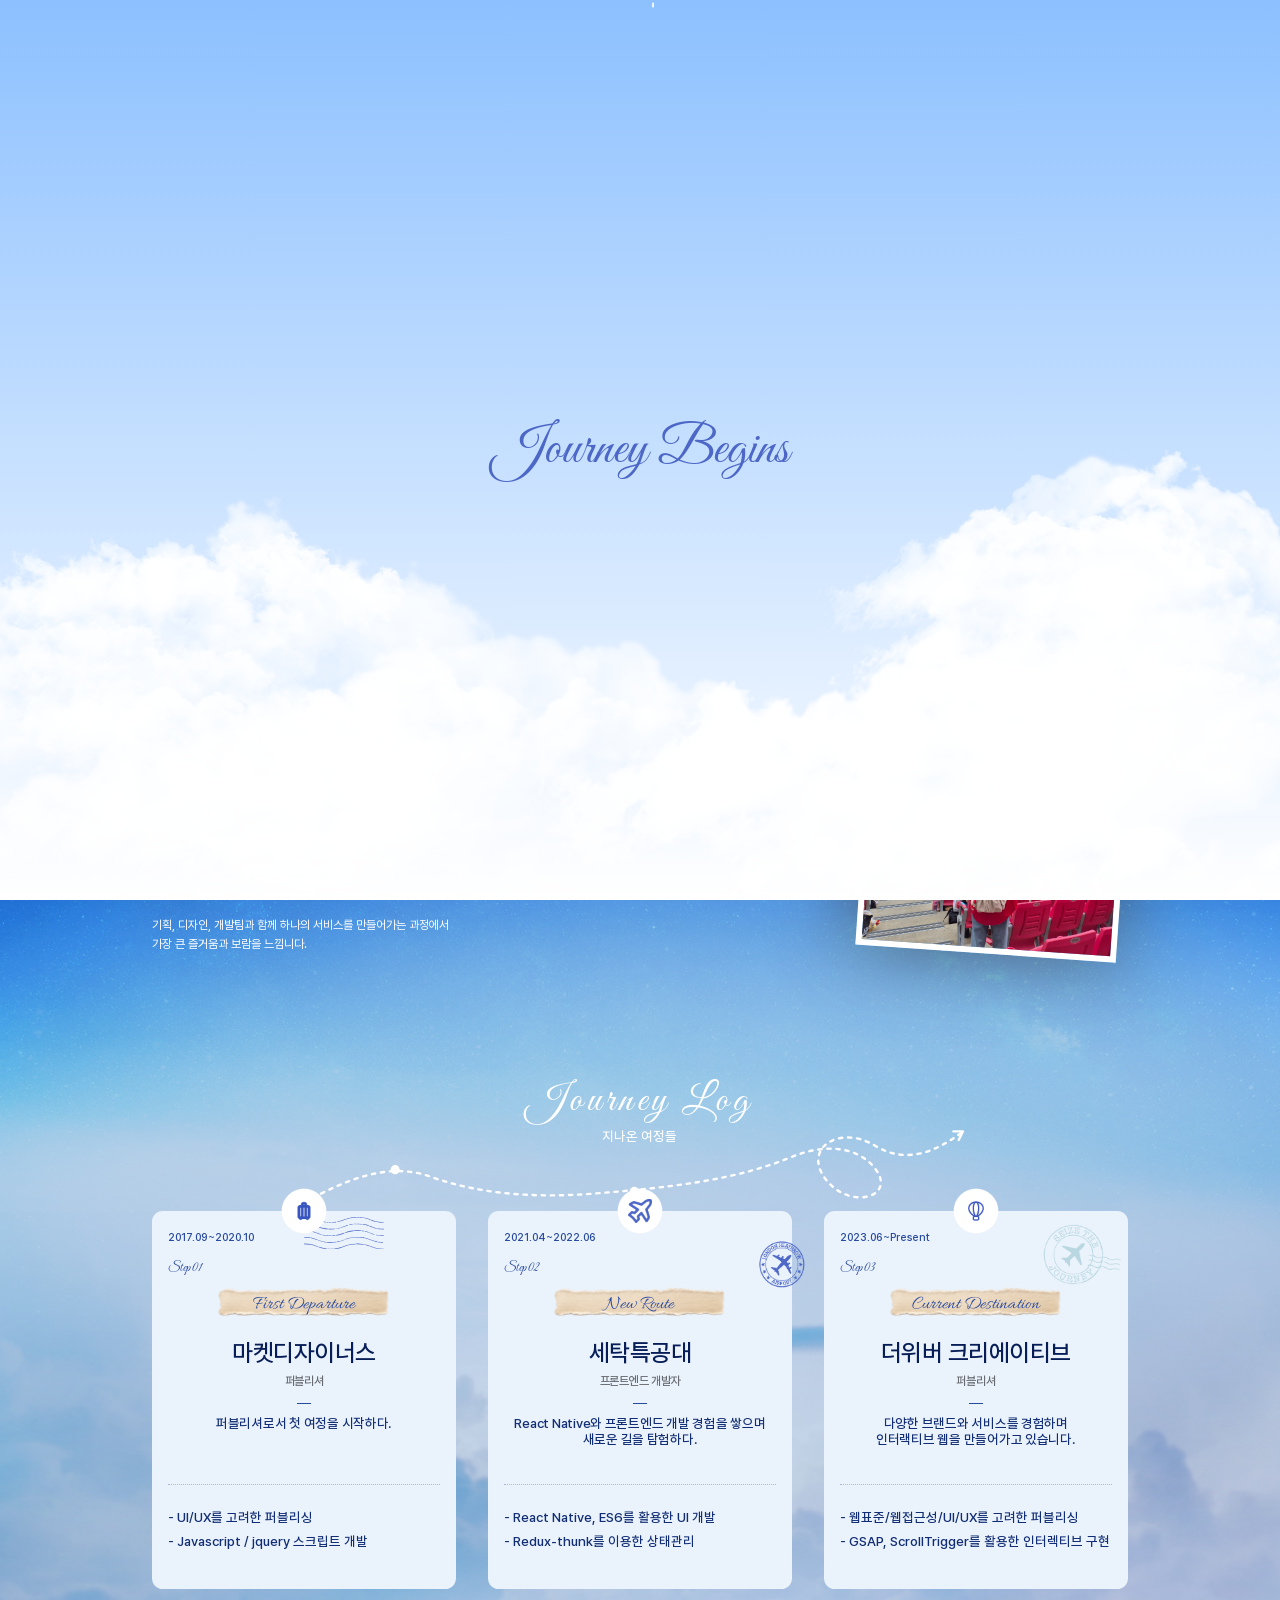
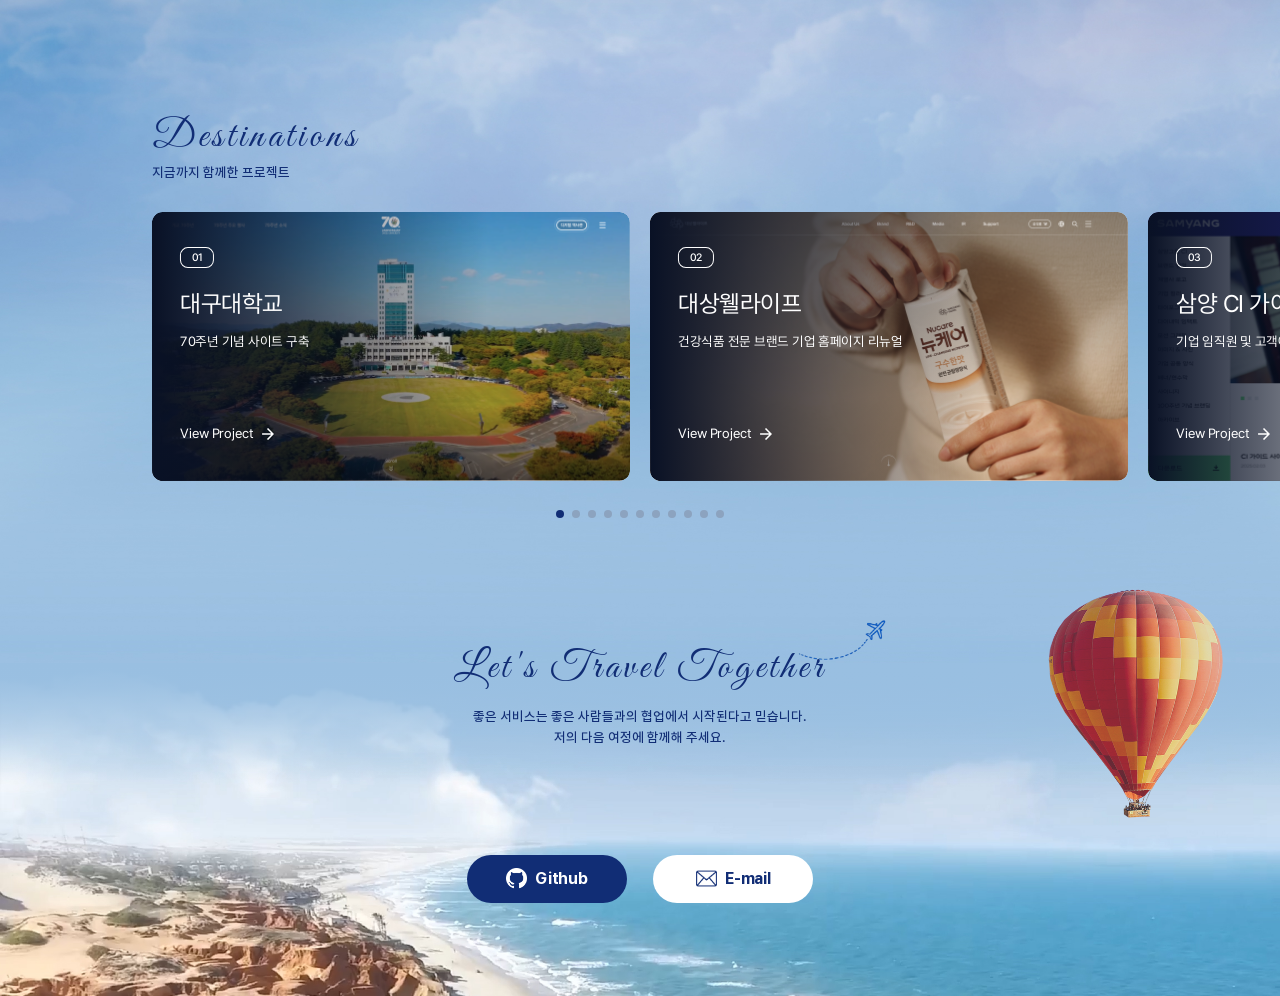
==== commit d4f047d7: "update" ====
--- a/page/travel.html
+++ b/page/travel.html
@@ -112,7 +112,7 @@
                                         </div>
                                         <div class="img_box">
                                             <div class="sticker_icon"></div>
-                                            <img src="../images/main/profile_img.jpg" alt="" class="profile_img">
+                                            <img src="../images/travel/profile_img.jpg" alt="" class="profile_img">
                                             <span class="icon_stamp"></span>
                                         </div>
                                     </div>
--- a/css/page/travel/style.min.css
+++ b/css/page/travel/style.min.css
@@ -1 +1 @@
-@media(min-width: 1025px){.col-1{flex:0 0 auto;flex-basis:8.3333333333%;width:8.3333333333%;padding:0 calc(max(calc(20px * var(--base-ratio)), calc(calc(20 / var(--base-size)) * var(--base-percent)))*.5);box-sizing:border-box;position:relative}.offset-1{margin-left:8.3333333333%;position:relative}.col-2{flex:0 0 auto;flex-basis:16.6666666667%;width:16.6666666667%;padding:0 calc(max(calc(20px * var(--base-ratio)), calc(calc(20 / var(--base-size)) * var(--base-percent)))*.5);box-sizing:border-box;position:relative}.offset-2{margin-left:16.6666666667%;position:relative}.col-3{flex:0 0 auto;flex-basis:25%;width:25%;padding:0 calc(max(calc(20px * var(--base-ratio)), calc(calc(20 / var(--base-size)) * var(--base-percent)))*.5);box-sizing:border-box;position:relative}.offset-3{margin-left:25%;position:relative}.col-4{flex:0 0 auto;flex-basis:33.3333333333%;width:33.3333333333%;padding:0 calc(max(calc(20px * var(--base-ratio)), calc(calc(20 / var(--base-size)) * var(--base-percent)))*.5);box-sizing:border-box;position:relative}.offset-4{margin-left:33.3333333333%;position:relative}.col-5{flex:0 0 auto;flex-basis:41.6666666667%;width:41.6666666667%;padding:0 calc(max(calc(20px * var(--base-ratio)), calc(calc(20 / var(--base-size)) * var(--base-percent)))*.5);box-sizing:border-box;position:relative}.offset-5{margin-left:41.6666666667%;position:relative}.col-6{flex:0 0 auto;flex-basis:50%;width:50%;padding:0 calc(max(calc(20px * var(--base-ratio)), calc(calc(20 / var(--base-size)) * var(--base-percent)))*.5);box-sizing:border-box;position:relative}.offset-6{margin-left:50%;position:relative}.col-7{flex:0 0 auto;flex-basis:58.3333333333%;width:58.3333333333%;padding:0 calc(max(calc(20px * var(--base-ratio)), calc(calc(20 / var(--base-size)) * var(--base-percent)))*.5);box-sizing:border-box;position:relative}.offset-7{margin-left:58.3333333333%;position:relative}.col-8{flex:0 0 auto;flex-basis:66.6666666667%;width:66.6666666667%;padding:0 calc(max(calc(20px * var(--base-ratio)), calc(calc(20 / var(--base-size)) * var(--base-percent)))*.5);box-sizing:border-box;position:relative}.offset-8{margin-left:66.6666666667%;position:relative}.col-9{flex:0 0 auto;flex-basis:75%;width:75%;padding:0 calc(max(calc(20px * var(--base-ratio)), calc(calc(20 / var(--base-size)) * var(--base-percent)))*.5);box-sizing:border-box;position:relative}.offset-9{margin-left:75%;position:relative}.col-10{flex:0 0 auto;flex-basis:83.3333333333%;width:83.3333333333%;padding:0 calc(max(calc(20px * var(--base-ratio)), calc(calc(20 / var(--base-size)) * var(--base-percent)))*.5);box-sizing:border-box;position:relative}.offset-10{margin-left:83.3333333333%;position:relative}.col-11{flex:0 0 auto;flex-basis:91.6666666667%;width:91.6666666667%;padding:0 calc(max(calc(20px * var(--base-ratio)), calc(calc(20 / var(--base-size)) * var(--base-percent)))*.5);box-sizing:border-box;position:relative}.offset-11{margin-left:91.6666666667%;position:relative}.col-12{flex:0 0 auto;flex-basis:100%;width:100%;padding:0 calc(max(calc(20px * var(--base-ratio)), calc(calc(20 / var(--base-size)) * var(--base-percent)))*.5);box-sizing:border-box;position:relative}.offset-12{margin-left:100%;position:relative}}body.scroll-disable{overflow:hidden}.cloud_box{position:relative}.cloud_box .cloud_wrap{z-index:2;position:absolute;max-width:none;transition:transform 1.5s ease,opacity 1s ease;will-change:transform,opacity}.cloud_box .cloud_wrap img{display:block;max-width:none;width:100%;-o-object-fit:cover;object-fit:cover}.cloud_box .cloud_wrap:nth-child(even) img{-webkit-animation:cloudMotionEven 2.5s ease-in-out infinite;animation:cloudMotionEven 2.5s ease-in-out infinite}.cloud_box .cloud_wrap:nth-child(odd) img{-webkit-animation:cloudMotionOdd 3s ease-in-out infinite;animation:cloudMotionOdd 3s ease-in-out infinite}@-webkit-keyframes cloudMotionOdd{0%{transform:translateX(20px)}50%{transform:translateX(0)}100%{transform:translateX(20px)}}@keyframes cloudMotionOdd{0%{transform:translateX(20px)}50%{transform:translateX(0)}100%{transform:translateX(20px)}}@-webkit-keyframes cloudMotionEven{0%{transform:translateX(0)}50%{transform:translateX(10px)}100%{transform:translateX(0)}}@keyframes cloudMotionEven{0%{transform:translateX(0)}50%{transform:translateX(10px)}100%{transform:translateX(0)}}.cloud_box .cloud_wrap.cloud_01{width:max(calc(1337px * var(--base-ratio)), calc(calc(1337 / var(--base-size)) * var(--base-percent)));height:max(calc(606px * var(--base-ratio)), calc(calc(606 / var(--base-size)) * var(--base-percent)))}.cloud_box .cloud_wrap.cloud_02{top:max(calc(50px * var(--base-ratio)), calc(calc(50 / var(--base-size)) * var(--base-percent)));left:max(calc(calc(calc(20 / var(--base-size)) * var(--base-percent)) * -1))}.cloud_box .cloud_wrap.cloud_03{width:max(calc(1050px * var(--base-ratio)), calc(calc(1050 / var(--base-size)) * var(--base-percent)));height:max(calc(533px * var(--base-ratio)), calc(calc(533 / var(--base-size)) * var(--base-percent)))}.cloud_box .cloud_wrap.cloud_04{width:max(calc(1123px * var(--base-ratio)), calc(calc(1123 / var(--base-size)) * var(--base-percent)));height:max(calc(491px * var(--base-ratio)), calc(calc(491 / var(--base-size)) * var(--base-percent)))}.cloud_box .cloud_wrap.cloud_05{width:max(calc(1300px * var(--base-ratio)), calc(calc(1300 / var(--base-size)) * var(--base-percent)));height:max(calc(456px * var(--base-ratio)), calc(calc(456 / var(--base-size)) * var(--base-percent)))}.cloud_box .cloud_wrap.cloud_06{width:max(calc(1672px * var(--base-ratio)), calc(calc(1672 / var(--base-size)) * var(--base-percent)));height:max(calc(749px * var(--base-ratio)), calc(calc(749 / var(--base-size)) * var(--base-percent)))}@media(max-width: 1024px){.cloud_box .cloud_wrap.cloud_01{display:none}.cloud_box .cloud_wrap.cloud_03{width:max(calc(800px * var(--base-ratio)), calc(calc(800 / var(--base-size)) * var(--base-percent)));height:max(calc(406px * var(--base-ratio)), calc(calc(406 / var(--base-size)) * var(--base-percent)))}.cloud_box .cloud_wrap.cloud_04{width:max(calc(900px * var(--base-ratio)), calc(calc(900 / var(--base-size)) * var(--base-percent)));height:max(calc(393px * var(--base-ratio)), calc(calc(393 / var(--base-size)) * var(--base-percent)))}.cloud_box .cloud_wrap.cloud_05{width:max(calc(700px * var(--base-ratio)), calc(calc(700 / var(--base-size)) * var(--base-percent)));height:max(calc(246px * var(--base-ratio)), calc(calc(246 / var(--base-size)) * var(--base-percent)))}.cloud_box .cloud_wrap.cloud_06{width:max(calc(902px * var(--base-ratio)), calc(calc(902 / var(--base-size)) * var(--base-percent)));height:max(calc(404px * var(--base-ratio)), calc(calc(404 / var(--base-size)) * var(--base-percent)))}}#wrap.travel .content{overflow:hidden;position:relative;width:100%;padding:0}#wrap.travel .tit_box h3{padding-bottom:max(calc(8px * var(--base-ratio)), calc(calc(8 / var(--base-size)) * var(--base-percent)));font-family:"GreatVibes";font-weight:normal;font-size:max(calc(60px * var(--base-ratio)), calc(calc(60 / var(--base-size)) * var(--base-percent)));line-height:1.0666666667;letter-spacing:0.1em;color:#fff}#wrap.travel .tit_box span{font-size:max(calc(20px * var(--base-ratio)), calc(calc(20 / var(--base-size)) * var(--base-percent)));line-height:1.2;letter-spacing:0em;color:#fff}@media(max-width: 1024px){#wrap.travel .tit_box h3{padding-bottom:max(calc(16px * var(--base-ratio)), calc(calc(16 / var(--base-size)) * var(--base-percent)));font-size:max(calc(40px * var(--base-ratio)), calc(calc(40 / var(--base-size)) * var(--base-percent)));line-height:1.1;letter-spacing:0.1em}#wrap.travel .tit_box span{font-size:max(calc(18px * var(--base-ratio)), calc(calc(18 / var(--base-size)) * var(--base-percent)));line-height:1.1111111111;letter-spacing:0em}}@media(max-width: 767px){#wrap.travel .tit_box h3{font-size:max(calc(32px * var(--base-ratio)), calc(calc(32 / var(--base-size)) * var(--base-percent)));line-height:1;letter-spacing:0.1em}#wrap.travel .tit_box span{font-size:max(calc(14px * var(--base-ratio)), calc(calc(14 / var(--base-size)) * var(--base-percent)));line-height:1.1428571429;letter-spacing:0em}}#wrap.travel .bg_box{z-index:-1;position:absolute;top:0;left:0;width:100%;height:100%;background:url("../../../images/travel/sec01_pc_bg.jpg") no-repeat 0 0/cover;transform:scale(1);transition-property:transform;transition-timing-function:ease-out;transition-duration:1s}@media(max-width: 1024px){#wrap.travel .bg_box{transform:none;background:url("../../../images/travel/sec01_mobile_bg.jpg") no-repeat 50% 0/cover}}#wrap.travel .video_wrap{overflow:hidden;position:absolute;width:100%;left:0;bottom:0;height:max(calc(500px * var(--base-ratio)), calc(calc(500 / var(--base-size)) * var(--base-percent)))}#wrap.travel .video_wrap::after{content:"";display:block;position:absolute;top:0;left:0;width:100%;height:max(calc(180px * var(--base-ratio)), calc(calc(180 / var(--base-size)) * var(--base-percent)));transform:rotate(180deg);background:linear-gradient(180deg, rgba(153, 191, 225, 0) 1.87%, #99bfe1 100%)}#wrap.travel .video_wrap video{position:absolute;top:0;left:0;width:100%;height:max(calc(500px * var(--base-ratio)), calc(calc(500 / var(--base-size)) * var(--base-percent)));-o-object-fit:fill;object-fit:fill}@media(max-width: 1024px){#wrap.travel .video_wrap{display:none}}#wrap.travel #header{position:fixed;width:100%;height:max(calc(110px * var(--base-ratio)), calc(calc(110 / var(--base-size)) * var(--base-percent)));z-index:10000;outline:none;left:0;top:0;background:rgba(0,0,0,0);transition:background .3s,transform .4s}#wrap.travel #header.active{transform:translateY(-100%)}#wrap.travel #header.on{transform:translateY(0)}#wrap.travel #header.scroll{background-color:#fff}#wrap.travel #header.scroll .logo{color:#112d75}#wrap.travel #header.scroll .gnb_list li span{color:#112d75}#wrap.travel #header.scroll .gnb_list li::before{background:#112d75}#wrap.travel #header.scroll .gnb_list li.active span::before{background:#112d75}#wrap.travel #header .logo{z-index:5;position:absolute;top:50%;left:max(calc(48px * var(--base-ratio)), calc(calc(48 / var(--base-size)) * var(--base-percent)));transform:translateY(-50%);transition:opacity .35s;color:#fff;font-family:"GreatVibes";font-weight:normal;font-size:max(calc(60px * var(--base-ratio)), calc(calc(60 / var(--base-size)) * var(--base-percent)))}#wrap.travel #header .gnb_wrap{position:absolute;z-index:2;top:50%;right:max(calc(48px * var(--base-ratio)), calc(calc(48 / var(--base-size)) * var(--base-percent)));height:max(calc(110px * var(--base-ratio)), calc(calc(110 / var(--base-size)) * var(--base-percent)));transform:translateY(-50%)}#wrap.travel #header .gnb_list{display:flex;flex-wrap:wrap;justify-content:start;align-items:center;gap:max(calc(12px * var(--base-ratio)), calc(calc(12 / var(--base-size)) * var(--base-percent)));height:100%}#wrap.travel #header .gnb_list.gnbShow{opacity:1}#wrap.travel #header .gnb_list li{position:relative;padding:max(calc(16px * var(--base-ratio)), calc(calc(16 / var(--base-size)) * var(--base-percent))) max(calc(24px * var(--base-ratio)), calc(calc(24 / var(--base-size)) * var(--base-percent)));text-align:center;cursor:pointer;transform-origin:center;transition-duration:.4s}#wrap.travel #header .gnb_list li:hover{opacity:1}#wrap.travel #header .gnb_list li span{position:relative;font-size:max(calc(20px * var(--base-ratio)), calc(calc(20 / var(--base-size)) * var(--base-percent)));line-height:1.2;letter-spacing:-0.02em;color:#fff}#wrap.travel #header .gnb_list li::before{content:"";position:absolute;left:50%;bottom:0;width:100%;height:max(calc(2px * var(--base-ratio)), calc(calc(2 / var(--base-size)) * var(--base-percent)));background:#fff;transform:translateX(-50%) scaleX(0);transform-origin:center;transition:transform .4s ease}#wrap.travel #header .gnb_list li.active::before{transform:translateX(-50%) scaleX(1)}#wrap.travel #header .gnb_list li.active span::before{content:"";position:absolute;left:50%;bottom:max(calc(calc(calc(18 / var(--base-size)) * var(--base-percent)) * -1));width:max(calc(6px * var(--base-ratio)), calc(calc(6 / var(--base-size)) * var(--base-percent)));height:max(calc(6px * var(--base-ratio)), calc(calc(6 / var(--base-size)) * var(--base-percent)));transform:translateX(-50%);background:#fff;border-radius:50%}#wrap.travel #header .gnb_list.active{transform:translate(-50%, 0);width:100%;border-radius:0}#wrap.travel #header .etc_wrap{position:absolute;right:max(calc(80px * var(--base-ratio)), calc(calc(80 / var(--base-size)) * var(--base-percent)));top:50%;transform:translateY(-50%);z-index:3;display:flex;align-items:center;gap:max(calc(24px * var(--base-ratio)), calc(calc(24 / var(--base-size)) * var(--base-percent)))}#wrap.travel #header .etc_wrap .mobile_menu_btn{display:none}@media(max-width: 1024px){#wrap.travel #header{height:max(calc(80px * var(--base-ratio)), calc(calc(80 / var(--base-size)) * var(--base-percent)))}#wrap.travel #header.scroll .etc_wrap .mobile_menu_btn i{background:#112d75}#wrap.travel #header .logo{top:60%;left:max(calc(40px * var(--base-ratio)), calc(calc(40 / var(--base-size)) * var(--base-percent)));font-size:max(calc(40px * var(--base-ratio)), calc(calc(40 / var(--base-size)) * var(--base-percent)))}#wrap.travel #header .gnb_wrap{position:fixed;left:0;top:0;width:100%;height:100dvh;background:#abc9e3;padding:max(calc(90px * var(--base-ratio)), calc(calc(90 / var(--base-size)) * var(--base-percent))) max(calc(40px * var(--base-ratio)), calc(calc(40 / var(--base-size)) * var(--base-percent))) max(calc(40px * var(--base-ratio)), calc(calc(40 / var(--base-size)) * var(--base-percent)));-webkit-clip-path:inset(0 0 100% 0);clip-path:inset(0 0 100% 0);transform:translateY(0);transition:transform .5s,-webkit-clip-path .5s ease-in-out;transition:transform .5s,clip-path .5s ease-in-out;transition:transform .5s,clip-path .5s ease-in-out,-webkit-clip-path .5s ease-in-out}#wrap.travel #header .gnb_wrap.active{-webkit-clip-path:inset(0 0 0 0);clip-path:inset(0 0 0 0)}#wrap.travel #header .gnb_list{display:block;overflow-y:auto;max-height:100%}#wrap.travel #header .gnb_list li{width:auto;max-width:-webkit-max-content;max-width:-moz-max-content;max-width:max-content;margin-bottom:max(calc(12px * var(--base-ratio)), calc(calc(12 / var(--base-size)) * var(--base-percent)));padding:max(calc(8px * var(--base-ratio)), calc(calc(8 / var(--base-size)) * var(--base-percent))) 0;text-align:left}#wrap.travel #header .gnb_list li::before{bottom:max(calc(4px * var(--base-ratio)), calc(calc(4 / var(--base-size)) * var(--base-percent)))}#wrap.travel #header .gnb_list li.active span::before{bottom:max(calc(calc(calc(6 / var(--base-size)) * var(--base-percent)) * -1))}#wrap.travel #header .etc_wrap{right:max(calc(40px * var(--base-ratio)), calc(calc(40 / var(--base-size)) * var(--base-percent)));gap:max(calc(16px * var(--base-ratio)), calc(calc(16 / var(--base-size)) * var(--base-percent)))}#wrap.travel #header .etc_wrap .mobile_menu_btn{display:block;width:max(calc(32px * var(--base-ratio)), calc(calc(32 / var(--base-size)) * var(--base-percent)));height:max(calc(32px * var(--base-ratio)), calc(calc(32 / var(--base-size)) * var(--base-percent)));position:relative;font-size:0;text-indent:-9999px}#wrap.travel #header .etc_wrap .mobile_menu_btn i{width:max(calc(20px * var(--base-ratio)), calc(calc(20 / var(--base-size)) * var(--base-percent)));height:max(calc(2px * var(--base-ratio)), calc(calc(2 / var(--base-size)) * var(--base-percent)));position:absolute;background:#fff;border-radius:99px;transform-origin:left top;transition:.3s;left:50%}#wrap.travel #header .etc_wrap .mobile_menu_btn i:nth-of-type(1){top:max(calc(5px * var(--base-ratio)), calc(calc(5 / var(--base-size)) * var(--base-percent)));transform:translateX(-50%)}#wrap.travel #header .etc_wrap .mobile_menu_btn i:nth-of-type(2){transform:translate(-50%, -50%)}#wrap.travel #header .etc_wrap .mobile_menu_btn i:nth-of-type(3){bottom:max(calc(5px * var(--base-ratio)), calc(calc(5 / var(--base-size)) * var(--base-percent)));transform:translateX(-50%)}#wrap.travel #header .etc_wrap .mobile_menu_btn.active i:nth-of-type(1){transform:rotate(45deg);left:24%;top:max(calc(6px * var(--base-ratio)), calc(calc(6 / var(--base-size)) * var(--base-percent)));width:max(calc(26px * var(--base-ratio)), calc(calc(26 / var(--base-size)) * var(--base-percent)))}#wrap.travel #header .etc_wrap .mobile_menu_btn.active i:nth-of-type(2){width:0}#wrap.travel #header .etc_wrap .mobile_menu_btn.active i:nth-of-type(3){transform:rotate(-45deg);left:21%;width:max(calc(26px * var(--base-ratio)), calc(calc(26 / var(--base-size)) * var(--base-percent)))}}@media(max-width: 767px){#wrap.travel #header{height:max(calc(60px * var(--base-ratio)), calc(calc(60 / var(--base-size)) * var(--base-percent)))}#wrap.travel #header .logo{top:50%;left:max(calc(20px * var(--base-ratio)), calc(calc(20 / var(--base-size)) * var(--base-percent)));font-size:max(calc(26px * var(--base-ratio)), calc(calc(26 / var(--base-size)) * var(--base-percent)))}#wrap.travel #header .gnb_wrap{padding:max(calc(112px * var(--base-ratio)), calc(calc(112 / var(--base-size)) * var(--base-percent))) max(calc(20px * var(--base-ratio)), calc(calc(20 / var(--base-size)) * var(--base-percent))) max(calc(20px * var(--base-ratio)), calc(calc(20 / var(--base-size)) * var(--base-percent)))}#wrap.travel #header .gnb_wrap .banner{background:url("/images/common/header_banner_mobile.png") center no-repeat;background-size:cover}#wrap.travel #header .etc_wrap{right:max(calc(20px * var(--base-ratio)), calc(calc(20 / var(--base-size)) * var(--base-percent)))}}#wrap.travel .sec01{overflow:hidden;position:relative;width:100%;padding:max(calc(200px * var(--base-ratio)), calc(calc(200 / var(--base-size)) * var(--base-percent))) 0 max(calc(140px * var(--base-ratio)), calc(calc(140 / var(--base-size)) * var(--base-percent)))}@media(max-width: 767px){#wrap.travel .sec01{padding-top:max(calc(180px * var(--base-ratio)), calc(calc(180 / var(--base-size)) * var(--base-percent)))}}#wrap.travel .sec .con+.con{padding-top:max(calc(190px * var(--base-ratio)), calc(calc(190 / var(--base-size)) * var(--base-percent)))}@media(max-width: 1024px){#wrap.travel .sec .con+.con{padding-top:max(calc(180px * var(--base-ratio)), calc(calc(180 / var(--base-size)) * var(--base-percent)))}}@media(max-width: 767px){#wrap.travel .sec .con+.con{padding-top:max(calc(120px * var(--base-ratio)), calc(calc(120 / var(--base-size)) * var(--base-percent)))}}#wrap.travel .sec .con[data-motion] .tit_box{transform:translateY(100%);opacity:0;transition:transform .5s,opacity .5s}#wrap.travel .sec .con[data-motion].active .tit_box{transform:translateY(0);opacity:1}#wrap.travel .sec .con01.active .kv_tit{transform:translateY(0);opacity:1}#wrap.travel .sec .con01.active .kv_sub_txt{transform:translateY(0);opacity:1}#wrap.travel .sec .con01 .kv_tit{transform:translateY(100%);opacity:0;transition:transform .5s,opacity .5s}#wrap.travel .sec .con01 .kv_tit>strong{display:block;font-family:"GreatVibes";font-weight:normal;font-size:max(calc(80px * var(--base-ratio)), calc(calc(80 / var(--base-size)) * var(--base-percent)));line-height:1.25;letter-spacing:0em;color:#fff}#wrap.travel .sec .con01 .kv_tit>strong:last-child{padding-left:max(calc(60px * var(--base-ratio)), calc(calc(60 / var(--base-size)) * var(--base-percent)))}#wrap.travel .sec .con01 .kv_sub_txt{padding-top:max(calc(32px * var(--base-ratio)), calc(calc(32 / var(--base-size)) * var(--base-percent)));font-size:max(calc(20px * var(--base-ratio)), calc(calc(20 / var(--base-size)) * var(--base-percent)));line-height:1.6;letter-spacing:0em;color:#fff;transform:translateY(100%);opacity:0;transition:transform .5s,opacity .5s}@media(max-width: 1024px){#wrap.travel .sec .con01 .kv_tit>strong{font-size:max(calc(60px * var(--base-ratio)), calc(calc(60 / var(--base-size)) * var(--base-percent)));line-height:1.1666666667;letter-spacing:0em}#wrap.travel .sec .con01 .kv_tit>strong:last-child{padding-left:max(calc(40px * var(--base-ratio)), calc(calc(40 / var(--base-size)) * var(--base-percent)))}#wrap.travel .sec .con01 .kv_sub_txt{padding-top:max(calc(32px * var(--base-ratio)), calc(calc(32 / var(--base-size)) * var(--base-percent)));font-size:max(calc(16px * var(--base-ratio)), calc(calc(16 / var(--base-size)) * var(--base-percent)));line-height:1.5;letter-spacing:0em}}@media(max-width: 767px){#wrap.travel .sec .con01 .kv_tit>strong{font-size:max(calc(44px * var(--base-ratio)), calc(calc(44 / var(--base-size)) * var(--base-percent)));line-height:1.3636363636;letter-spacing:0em}#wrap.travel .sec .con01 .kv_tit>strong:last-child{padding-left:max(calc(32px * var(--base-ratio)), calc(calc(32 / var(--base-size)) * var(--base-percent)))}#wrap.travel .sec .con01 .kv_sub_txt{padding-top:max(calc(52px * var(--base-ratio)), calc(calc(52 / var(--base-size)) * var(--base-percent)))}}#wrap.travel .sec .con02 .cloud_box.active .cloud_wrap{opacity:0}#wrap.travel .sec .con02 .cloud_box.active .cloud_wrap:nth-child(even){transform:translateX(-100vw)}#wrap.travel .sec .con02 .cloud_box.active .cloud_wrap:nth-child(odd){transform:translateX(100vw)}#wrap.travel .sec .con02 .cloud_box .cloud_wrap.cloud_01{top:max(calc(300px * var(--base-ratio)), calc(calc(300 / var(--base-size)) * var(--base-percent)));left:max(calc(460px * var(--base-ratio)), calc(calc(460 / var(--base-size)) * var(--base-percent)))}#wrap.travel .sec .con02 .cloud_box .cloud_wrap.cloud_02{top:max(calc(50px * var(--base-ratio)), calc(calc(50 / var(--base-size)) * var(--base-percent)));left:max(calc(calc(calc(20 / var(--base-size)) * var(--base-percent)) * -1))}#wrap.travel .sec .con02 .cloud_box .cloud_wrap.cloud_03{top:max(calc(100px * var(--base-ratio)), calc(calc(100 / var(--base-size)) * var(--base-percent)));right:max(calc(calc(calc(120 / var(--base-size)) * var(--base-percent)) * -1))}#wrap.travel .sec .con02 .cloud_box .cloud_wrap.cloud_04{top:max(calc(180px * var(--base-ratio)), calc(calc(180 / var(--base-size)) * var(--base-percent)));left:max(calc(60px * var(--base-ratio)), calc(calc(60 / var(--base-size)) * var(--base-percent)))}#wrap.travel .sec .con02 .cloud_box .cloud_wrap.cloud_05{top:max(calc(calc(calc(150 / var(--base-size)) * var(--base-percent)) * -1));right:max(calc(calc(calc(120 / var(--base-size)) * var(--base-percent)) * -1))}#wrap.travel .sec .con02 .cloud_box .cloud_wrap.cloud_06{top:max(calc(calc(calc(140 / var(--base-size)) * var(--base-percent)) * -1));left:max(calc(calc(calc(220 / var(--base-size)) * var(--base-percent)) * -1))}#wrap.travel .sec .con02 .cont01_box{display:flex;flex-wrap:wrap;justify-content:space-between;align-items:flex-end;gap:max(calc(48px * var(--base-ratio)), calc(calc(48 / var(--base-size)) * var(--base-percent)))}#wrap.travel .sec .con02 .tit_box{width:calc(60% - max(calc(48px * var(--base-ratio)), calc(calc(48 / var(--base-size)) * var(--base-percent))))}#wrap.travel .sec .con02 .tit_box h3{position:relative;padding-left:max(calc(60px * var(--base-ratio)), calc(calc(60 / var(--base-size)) * var(--base-percent)))}#wrap.travel .sec .con02 .tit_box h3 .shape_icon{position:absolute;top:0;left:max(calc(420px * var(--base-ratio)), calc(calc(420 / var(--base-size)) * var(--base-percent)));display:inline-block;width:max(calc(600px * var(--base-ratio)), calc(calc(600 / var(--base-size)) * var(--base-percent)));height:max(calc(130px * var(--base-ratio)), calc(calc(130 / var(--base-size)) * var(--base-percent)));background:url("../../../images/travel/travel_balloon_path.svg") no-repeat 0 0/cover}#wrap.travel .sec .con02 .tit_box .tit_info{font-size:max(calc(28px * var(--base-ratio)), calc(calc(28 / var(--base-size)) * var(--base-percent)));line-height:1.3571428571;letter-spacing:0em;color:#fff}#wrap.travel .sec .con02 .tit_box .line{display:inline-block;width:max(calc(20px * var(--base-ratio)), calc(calc(20 / var(--base-size)) * var(--base-percent)));height:max(calc(2px * var(--base-ratio)), calc(calc(2 / var(--base-size)) * var(--base-percent)));margin:max(calc(36px * var(--base-ratio)), calc(calc(36 / var(--base-size)) * var(--base-percent))) 0;background-color:#fff}#wrap.travel .sec .con02 .tit_box>strong{display:block;padding-top:max(calc(48px * var(--base-ratio)), calc(calc(48 / var(--base-size)) * var(--base-percent)));font-size:max(calc(18px * var(--base-ratio)), calc(calc(18 / var(--base-size)) * var(--base-percent)));line-height:1.5555555556;letter-spacing:0em;color:#fff}#wrap.travel .sec .con02 .info_item{display:flex;flex-wrap:wrap;justify-content:start;align-items:normal;padding-top:max(calc(24px * var(--base-ratio)), calc(calc(24 / var(--base-size)) * var(--base-percent)))}#wrap.travel .sec .con02 .info_item .ux_item{position:relative;width:25%}#wrap.travel .sec .con02 .info_item .ux_item img{width:max(calc(72px * var(--base-ratio)), calc(calc(72 / var(--base-size)) * var(--base-percent)));margin:0 auto}#wrap.travel .sec .con02 .info_item .ux_item::after{content:"";position:absolute;top:50%;right:0;width:max(calc(1px * var(--base-ratio)), calc(calc(1 / var(--base-size)) * var(--base-percent)));height:70%;transform:translateY(-50%);background-color:rgba(255,255,255,.5)}#wrap.travel .sec .con02 .info_item .ux_item span{display:block;padding-top:max(calc(8px * var(--base-ratio)), calc(calc(8 / var(--base-size)) * var(--base-percent)));font-size:max(calc(16px * var(--base-ratio)), calc(calc(16 / var(--base-size)) * var(--base-percent)));line-height:1.5;letter-spacing:0em;color:#fff;text-align:center}#wrap.travel .sec .con02 .info_item .ux_item:last-child::after{display:none}#wrap.travel .sec .con02 .img_box{position:relative;width:calc(40% - max(calc(48px * var(--base-ratio)), calc(calc(48 / var(--base-size)) * var(--base-percent))));box-shadow:max(calc(calc(calc(3 / var(--base-size)) * var(--base-percent)) * -1)) max(calc(calc(calc(3 / var(--base-size)) * var(--base-percent)) * -1)) max(calc(120px * var(--base-ratio)), calc(calc(120 / var(--base-size)) * var(--base-percent))) 0 rgba(68,68,68,.7);transform:rotate(4deg)}#wrap.travel .sec .con02 .img_box .sticker_icon{position:absolute;top:max(calc(calc(calc(30 / var(--base-size)) * var(--base-percent)) * -1));left:50%;width:max(calc(251px * var(--base-ratio)), calc(calc(251 / var(--base-size)) * var(--base-percent)));height:max(calc(64px * var(--base-ratio)), calc(calc(64 / var(--base-size)) * var(--base-percent)));transform:translateX(-50%) rotate(354deg);background:url("../../../images/travel/paper_sticker.png") no-repeat 0 0/cover}#wrap.travel .sec .con02 .img_box .profile_img{border:max(calc(10px * var(--base-ratio)), calc(calc(10 / var(--base-size)) * var(--base-percent))) solid #fff}#wrap.travel .sec .con02 .img_box .icon_stamp{position:absolute;top:max(calc(50px * var(--base-ratio)), calc(calc(50 / var(--base-size)) * var(--base-percent)));right:max(calc(calc(calc(100 / var(--base-size)) * var(--base-percent)) * -1));width:max(calc(160px * var(--base-ratio)), calc(calc(160 / var(--base-size)) * var(--base-percent)));height:max(calc(124px * var(--base-ratio)), calc(calc(124 / var(--base-size)) * var(--base-percent)));background:url("../../../images/travel/cont02_item03_02.png") no-repeat 0 0/cover}@media(max-width: 1024px){#wrap.travel .sec .con02 .cloud_box .cloud_wrap.cloud_01{display:none}#wrap.travel .sec .con02 .cloud_box .cloud_wrap.cloud_02{top:max(calc(70px * var(--base-ratio)), calc(calc(70 / var(--base-size)) * var(--base-percent)));left:max(calc(calc(calc(50 / var(--base-size)) * var(--base-percent)) * -1))}#wrap.travel .sec .con02 .cloud_box .cloud_wrap.cloud_03{top:max(calc(50px * var(--base-ratio)), calc(calc(50 / var(--base-size)) * var(--base-percent)));right:max(calc(calc(calc(200 / var(--base-size)) * var(--base-percent)) * -1))}#wrap.travel .sec .con02 .cloud_box .cloud_wrap.cloud_04{top:max(calc(180px * var(--base-ratio)), calc(calc(180 / var(--base-size)) * var(--base-percent)));left:max(calc(60px * var(--base-ratio)), calc(calc(60 / var(--base-size)) * var(--base-percent)))}#wrap.travel .sec .con02 .cloud_box .cloud_wrap.cloud_05{top:max(calc(calc(calc(150 / var(--base-size)) * var(--base-percent)) * -1));right:max(calc(calc(calc(150 / var(--base-size)) * var(--base-percent)) * -1))}#wrap.travel .sec .con02 .cloud_box .cloud_wrap.cloud_06{top:max(calc(calc(calc(140 / var(--base-size)) * var(--base-percent)) * -1));left:max(calc(calc(calc(220 / var(--base-size)) * var(--base-percent)) * -1))}#wrap.travel .sec .con02 .cont01_box{display:flex;flex-wrap:wrap;justify-content:space-between;align-items:flex-end;gap:max(calc(48px * var(--base-ratio)), calc(calc(48 / var(--base-size)) * var(--base-percent)))}#wrap.travel .sec .con02 .tit_box{width:60%}#wrap.travel .sec .con02 .tit_box h3{padding-left:0}#wrap.travel .sec .con02 .tit_box h3 .shape_icon{top:max(calc(calc(calc(20 / var(--base-size)) * var(--base-percent)) * -1));left:max(calc(220px * var(--base-ratio)), calc(calc(220 / var(--base-size)) * var(--base-percent)));width:max(calc(300px * var(--base-ratio)), calc(calc(300 / var(--base-size)) * var(--base-percent)));height:max(calc(65px * var(--base-ratio)), calc(calc(65 / var(--base-size)) * var(--base-percent)))}#wrap.travel .sec .con02 .tit_box .tit_info{font-size:max(calc(20px * var(--base-ratio)), calc(calc(20 / var(--base-size)) * var(--base-percent)));line-height:1.4;letter-spacing:0em}#wrap.travel .sec .con02 .tit_box .line{margin:max(calc(24px * var(--base-ratio)), calc(calc(24 / var(--base-size)) * var(--base-percent))) 0 max(calc(18px * var(--base-ratio)), calc(calc(18 / var(--base-size)) * var(--base-percent)))}#wrap.travel .sec .con02 .tit_box>strong{padding-top:max(calc(36px * var(--base-ratio)), calc(calc(36 / var(--base-size)) * var(--base-percent)));font-size:max(calc(16px * var(--base-ratio)), calc(calc(16 / var(--base-size)) * var(--base-percent)));line-height:1.75;letter-spacing:0em}#wrap.travel .sec .con02 .info_item{padding-top:max(calc(24px * var(--base-ratio)), calc(calc(24 / var(--base-size)) * var(--base-percent)))}#wrap.travel .sec .con02 .info_item .ux_item img{width:max(calc(48px * var(--base-ratio)), calc(calc(48 / var(--base-size)) * var(--base-percent)))}#wrap.travel .sec .con02 .info_item .ux_item::after{height:100%}#wrap.travel .sec .con02 .info_item .ux_item span{padding-top:max(calc(8px * var(--base-ratio)), calc(calc(8 / var(--base-size)) * var(--base-percent)));font-size:max(calc(14px * var(--base-ratio)), calc(calc(14 / var(--base-size)) * var(--base-percent)));line-height:1.2857142857;letter-spacing:0em}#wrap.travel .sec .con02 .img_box{position:absolute;top:0;right:0;width:40%}#wrap.travel .sec .con02 .img_box .sticker_icon{width:max(calc(190px * var(--base-ratio)), calc(calc(190 / var(--base-size)) * var(--base-percent)));height:max(calc(48px * var(--base-ratio)), calc(calc(48 / var(--base-size)) * var(--base-percent)))}#wrap.travel .sec .con02 .img_box .icon_stamp{top:auto;bottom:max(calc(calc(calc(40 / var(--base-size)) * var(--base-percent)) * -1));right:0;width:max(calc(120px * var(--base-ratio)), calc(calc(120 / var(--base-size)) * var(--base-percent)));height:max(calc(93px * var(--base-ratio)), calc(calc(93 / var(--base-size)) * var(--base-percent)))}}@media(max-width: 767px){#wrap.travel .sec .con02 .tit_box{width:100%}#wrap.travel .sec .con02 .tit_box h3 .shape_icon{left:max(calc(120px * var(--base-ratio)), calc(calc(120 / var(--base-size)) * var(--base-percent)));width:max(calc(200px * var(--base-ratio)), calc(calc(200 / var(--base-size)) * var(--base-percent)));height:max(calc(43px * var(--base-ratio)), calc(calc(43 / var(--base-size)) * var(--base-percent)))}#wrap.travel .sec .con02 .tit_box .tit_info{font-size:max(calc(18px * var(--base-ratio)), calc(calc(18 / var(--base-size)) * var(--base-percent)));line-height:1.4444444444;letter-spacing:0em}#wrap.travel .sec .con02 .tit_box .line{margin:max(calc(20px * var(--base-ratio)), calc(calc(20 / var(--base-size)) * var(--base-percent))) 0 max(calc(14px * var(--base-ratio)), calc(calc(14 / var(--base-size)) * var(--base-percent)))}#wrap.travel .sec .con02 .tit_box>strong{padding-top:max(calc(30px * var(--base-ratio)), calc(calc(30 / var(--base-size)) * var(--base-percent)));font-size:max(calc(14px * var(--base-ratio)), calc(calc(14 / var(--base-size)) * var(--base-percent)));line-height:1.5714285714;letter-spacing:0em}#wrap.travel .sec .con02 .info_item{justify-content:space-between;padding-top:max(calc(12px * var(--base-ratio)), calc(calc(12 / var(--base-size)) * var(--base-percent)));row-gap:max(calc(24px * var(--base-ratio)), calc(calc(24 / var(--base-size)) * var(--base-percent)))}#wrap.travel .sec .con02 .info_item .ux_item{width:50%}#wrap.travel .sec .con02 .info_item .ux_item:nth-child(even)::after{display:none}#wrap.travel .sec .con02 .info_item .ux_item span{padding-top:max(calc(12px * var(--base-ratio)), calc(calc(12 / var(--base-size)) * var(--base-percent)));font-size:max(calc(13px * var(--base-ratio)), calc(calc(13 / var(--base-size)) * var(--base-percent)));line-height:1.3846153846;letter-spacing:0em}#wrap.travel .sec .con02 .img_box{z-index:-1;top:max(calc(calc(calc(40 / var(--base-size)) * var(--base-percent)) * -1));right:max(calc(calc(calc(20 / var(--base-size)) * var(--base-percent)) * -1));width:50%}#wrap.travel .sec .con02 .img_box .sticker_icon{top:max(calc(calc(calc(20 / var(--base-size)) * var(--base-percent)) * -1));width:max(calc(126px * var(--base-ratio)), calc(calc(126 / var(--base-size)) * var(--base-percent)));height:max(calc(32px * var(--base-ratio)), calc(calc(32 / var(--base-size)) * var(--base-percent)))}#wrap.travel .sec .con02 .img_box .profile_img{border:max(calc(6px * var(--base-ratio)), calc(calc(6 / var(--base-size)) * var(--base-percent))) solid #fff}#wrap.travel .sec .con02 .img_box .icon_stamp{width:max(calc(90px * var(--base-ratio)), calc(calc(90 / var(--base-size)) * var(--base-percent)));height:max(calc(70px * var(--base-ratio)), calc(calc(70 / var(--base-size)) * var(--base-percent)))}}@media(max-width: 500px){#wrap.travel .sec .con02 .img_box{width:60%}}#wrap.travel .sec .con03[data-motion] .list_box{transform:translateY(max(calc(100px * var(--base-ratio)), calc(calc(100 / var(--base-size)) * var(--base-percent))));opacity:0;transition:transform .5s .3s,opacity .5s .3s}#wrap.travel .sec .con03[data-motion].active .list_box{transform:translateY(0);opacity:1}#wrap.travel .sec .con03 .tit_box{position:relative;padding-bottom:max(calc(100px * var(--base-ratio)), calc(calc(100 / var(--base-size)) * var(--base-percent)));text-align:center}#wrap.travel .sec .con03 .dot_top_line{position:absolute;top:max(calc(20px * var(--base-ratio)), calc(calc(20 / var(--base-size)) * var(--base-percent)));left:50%;width:max(calc(1000px * var(--base-ratio)), calc(calc(1000 / var(--base-size)) * var(--base-percent)));height:max(calc(229px * var(--base-ratio)), calc(calc(229 / var(--base-size)) * var(--base-percent)));transform:translateX(-50%);background:url("../../../images/travel/flight_path_white.svg") no-repeat 0 0/cover}#wrap.travel .sec .con03 .list_box{display:flex;flex-wrap:wrap;justify-content:space-between;align-items:normal;gap:max(calc(32px * var(--base-ratio)), calc(calc(32 / var(--base-size)) * var(--base-percent)))}#wrap.travel .sec .con03 .list_box .box_item{position:relative;width:calc(33.333% - max(calc(32px * var(--base-ratio)), calc(calc(32 / var(--base-size)) * var(--base-percent))));border-radius:max(calc(16px * var(--base-ratio)), calc(calc(16 / var(--base-size)) * var(--base-percent)));background-color:#eaf2fb}#wrap.travel .sec .con03 .list_box .box_item:nth-child(1) .icon_box .icon_img01{display:inline-block;position:absolute;top:max(calc(calc(calc(36 / var(--base-size)) * var(--base-percent)) * -1));left:50%;width:max(calc(72px * var(--base-ratio)), calc(calc(72 / var(--base-size)) * var(--base-percent)));height:max(calc(72px * var(--base-ratio)), calc(calc(72 / var(--base-size)) * var(--base-percent)));transform:translateX(-50%);background:url("../../../images/travel/cont02_item01_01.png") no-repeat 0 0/cover}#wrap.travel .sec .con03 .list_box .box_item:nth-child(1) .icon_box .icon_img02{display:inline-block;position:absolute}#wrap.travel .sec .con03 .list_box .box_item:nth-child(2) .icon_box .icon_img01{display:inline-block;position:absolute;top:max(calc(calc(calc(36 / var(--base-size)) * var(--base-percent)) * -1));left:50%;width:max(calc(72px * var(--base-ratio)), calc(calc(72 / var(--base-size)) * var(--base-percent)));height:max(calc(72px * var(--base-ratio)), calc(calc(72 / var(--base-size)) * var(--base-percent)));transform:translateX(-50%);background:url("../../../images/travel/cont02_item02_01.png") no-repeat 0 0/cover}#wrap.travel .sec .con03 .list_box .box_item:nth-child(2) .icon_box .icon_img02{display:inline-block;position:absolute}#wrap.travel .sec .con03 .list_box .box_item:nth-child(3) .icon_box .icon_img01{display:inline-block;position:absolute;top:max(calc(calc(calc(36 / var(--base-size)) * var(--base-percent)) * -1));left:50%;width:max(calc(72px * var(--base-ratio)), calc(calc(72 / var(--base-size)) * var(--base-percent)));height:max(calc(72px * var(--base-ratio)), calc(calc(72 / var(--base-size)) * var(--base-percent)));transform:translateX(-50%);background:url("../../../images/travel/cont02_item03_01.png") no-repeat 0 0/cover}#wrap.travel .sec .con03 .list_box .box_item:nth-child(3) .icon_box .icon_img02{display:inline-block;position:absolute}#wrap.travel .sec .con03 .list_box .box_item.box01 .icon_box .icon_img01{z-index:1}#wrap.travel .sec .con03 .list_box .box_item.box01 .icon_box .icon_img02{top:max(calc(10px * var(--base-ratio)), calc(calc(10 / var(--base-size)) * var(--base-percent)));left:50%;width:max(calc(120px * var(--base-ratio)), calc(calc(120 / var(--base-size)) * var(--base-percent)));height:max(calc(48px * var(--base-ratio)), calc(calc(48 / var(--base-size)) * var(--base-percent)));background:url("../../../images/travel/cont02_item01_02.svg") no-repeat 0 0/cover}#wrap.travel .sec .con03 .list_box .box_item.box02 .icon_box .icon_img02{top:max(calc(40px * var(--base-ratio)), calc(calc(40 / var(--base-size)) * var(--base-percent)));right:max(calc(calc(calc(24 / var(--base-size)) * var(--base-percent)) * -1));width:max(calc(80px * var(--base-ratio)), calc(calc(80 / var(--base-size)) * var(--base-percent)));height:max(calc(80px * var(--base-ratio)), calc(calc(80 / var(--base-size)) * var(--base-percent)));background:url("../../../images/travel/cont02_item02_02.png") no-repeat 0 0/cover}#wrap.travel .sec .con03 .list_box .box_item.box03 .icon_box .icon_img02{top:max(calc(20px * var(--base-ratio)), calc(calc(20 / var(--base-size)) * var(--base-percent)));right:max(calc(8px * var(--base-ratio)), calc(calc(8 / var(--base-size)) * var(--base-percent)));width:max(calc(120px * var(--base-ratio)), calc(calc(120 / var(--base-size)) * var(--base-percent)));height:max(calc(93px * var(--base-ratio)), calc(calc(93 / var(--base-size)) * var(--base-percent)));background:url("../../../images/travel/cont02_item03_02.png") no-repeat 0 0/cover}#wrap.travel .sec .con03 .box_inner{display:flex;flex-wrap:wrap;justify-content:space-between;align-items:normal;flex-direction:column;height:100%;padding:max(calc(30px * var(--base-ratio)), calc(calc(30 / var(--base-size)) * var(--base-percent))) max(calc(24px * var(--base-ratio)), calc(calc(24 / var(--base-size)) * var(--base-percent))) max(calc(60px * var(--base-ratio)), calc(calc(60 / var(--base-size)) * var(--base-percent)))}#wrap.travel .sec .con03 .txt_box{min-height:max(calc(380px * var(--base-ratio)), calc(calc(380 / var(--base-size)) * var(--base-percent)))}#wrap.travel .sec .con03 .txt_box .period{font-size:max(calc(16px * var(--base-ratio)), calc(calc(16 / var(--base-size)) * var(--base-percent)));line-height:1.25;letter-spacing:0em;color:#2649a0}#wrap.travel .sec .con03 .txt_box .step{display:block;padding-top:max(calc(24px * var(--base-ratio)), calc(calc(24 / var(--base-size)) * var(--base-percent)));font-size:max(calc(20px * var(--base-ratio)), calc(calc(20 / var(--base-size)) * var(--base-percent)));line-height:1.2;letter-spacing:0em;color:#2649a0;font-family:"GreatVibes";font-weight:normal}#wrap.travel .sec .con03 .journey_step{position:relative;width:max(calc(280px * var(--base-ratio)), calc(calc(280 / var(--base-size)) * var(--base-percent)));height:max(calc(187px * var(--base-ratio)), calc(calc(187 / var(--base-size)) * var(--base-percent)));margin:max(calc(calc(calc(50 / var(--base-size)) * var(--base-percent)) * -1)) auto 0;background:url("../../../images/travel/paper_index.png") no-repeat 0 0/cover}#wrap.travel .sec .con03 .journey_step>p{position:absolute;top:50%;left:50%;transform:translate(-50%, -50%);width:100%;font-size:max(calc(28px * var(--base-ratio)), calc(calc(28 / var(--base-size)) * var(--base-percent)));line-height:1.1428571429;letter-spacing:0em;color:#2649a0;font-family:"Allura";font-weight:normal;text-align:center}#wrap.travel .sec .con03 .sub_box{margin-top:max(calc(calc(calc(40 / var(--base-size)) * var(--base-percent)) * -1))}#wrap.travel .sec .con03 .sub_box .company_txt{font-size:max(calc(36px * var(--base-ratio)), calc(calc(36 / var(--base-size)) * var(--base-percent)));line-height:1;letter-spacing:-0.02em;color:#071d57;text-align:center}#wrap.travel .sec .con03 .sub_box .company_txt>span{display:inline-block;font-size:max(calc(18px * var(--base-ratio)), calc(calc(18 / var(--base-size)) * var(--base-percent)));line-height:1.7777777778;letter-spacing:-0.02em;color:#676a70}#wrap.travel .sec .con03 .sub_box .line{display:block;width:max(calc(20px * var(--base-ratio)), calc(calc(20 / var(--base-size)) * var(--base-percent)));height:max(calc(2px * var(--base-ratio)), calc(calc(2 / var(--base-size)) * var(--base-percent)));margin:max(calc(16px * var(--base-ratio)), calc(calc(16 / var(--base-size)) * var(--base-percent))) auto;background-color:#2649a0;text-align:center}#wrap.travel .sec .con03 .sub_box .sub_txt{font-size:max(calc(20px * var(--base-ratio)), calc(calc(20 / var(--base-size)) * var(--base-percent)));line-height:1.2;letter-spacing:-0.02em;color:#112d75;text-align:center}#wrap.travel .sec .con03 .info_box{margin-top:auto;padding-top:max(calc(36px * var(--base-ratio)), calc(calc(36 / var(--base-size)) * var(--base-percent)));border-top:max(calc(1px * var(--base-ratio)), calc(calc(1 / var(--base-size)) * var(--base-percent))) dotted #acb8d6}#wrap.travel .sec .con03 .info_box li{font-size:max(calc(20px * var(--base-ratio)), calc(calc(20 / var(--base-size)) * var(--base-percent)));line-height:1.2;letter-spacing:0em;color:#112d75}#wrap.travel .sec .con03 .info_box li+li{padding-top:max(calc(12px * var(--base-ratio)), calc(calc(12 / var(--base-size)) * var(--base-percent)))}@media(max-width: 1024px){#wrap.travel .sec .con03 .dot_top_line{width:max(calc(600px * var(--base-ratio)), calc(calc(600 / var(--base-size)) * var(--base-percent)));height:max(calc(137px * var(--base-ratio)), calc(calc(137 / var(--base-size)) * var(--base-percent)))}#wrap.travel .sec .con03 .list_box{flex-direction:column;gap:max(calc(72px * var(--base-ratio)), calc(calc(72 / var(--base-size)) * var(--base-percent)))}#wrap.travel .sec .con03 .list_box .box_item{width:100%}#wrap.travel .sec .con03 .list_box .box_item:nth-child(1) .icon_box .icon_img01{top:max(calc(calc(calc(30 / var(--base-size)) * var(--base-percent)) * -1));width:max(calc(60px * var(--base-ratio)), calc(calc(60 / var(--base-size)) * var(--base-percent)));height:max(calc(60px * var(--base-ratio)), calc(calc(60 / var(--base-size)) * var(--base-percent)))}#wrap.travel .sec .con03 .list_box .box_item:nth-child(2) .icon_box .icon_img01{top:max(calc(calc(calc(30 / var(--base-size)) * var(--base-percent)) * -1));width:max(calc(60px * var(--base-ratio)), calc(calc(60 / var(--base-size)) * var(--base-percent)));height:max(calc(60px * var(--base-ratio)), calc(calc(60 / var(--base-size)) * var(--base-percent)))}#wrap.travel .sec .con03 .list_box .box_item:nth-child(3) .icon_box .icon_img01{top:max(calc(calc(calc(30 / var(--base-size)) * var(--base-percent)) * -1));width:max(calc(60px * var(--base-ratio)), calc(calc(60 / var(--base-size)) * var(--base-percent)));height:max(calc(60px * var(--base-ratio)), calc(calc(60 / var(--base-size)) * var(--base-percent)))}#wrap.travel .sec .con03 .list_box .box_item .icon_box .icon_img02{display:none !important}#wrap.travel .sec .con03 .box_inner{flex-direction:column;padding:max(calc(30px * var(--base-ratio)), calc(calc(30 / var(--base-size)) * var(--base-percent))) max(calc(24px * var(--base-ratio)), calc(calc(24 / var(--base-size)) * var(--base-percent)))}#wrap.travel .sec .con03 .txt_box{min-height:auto}#wrap.travel .sec .con03 .txt_box .period{font-size:max(calc(16px * var(--base-ratio)), calc(calc(16 / var(--base-size)) * var(--base-percent)));line-height:1.25;letter-spacing:0em}#wrap.travel .sec .con03 .txt_box .step{padding-top:max(calc(18px * var(--base-ratio)), calc(calc(18 / var(--base-size)) * var(--base-percent)));font-size:max(calc(20px * var(--base-ratio)), calc(calc(20 / var(--base-size)) * var(--base-percent)));line-height:1.2;letter-spacing:0em}#wrap.travel .sec .con03 .journey_step{display:none}#wrap.travel .sec .con03 .sub_box{margin-top:max(calc(12px * var(--base-ratio)), calc(calc(12 / var(--base-size)) * var(--base-percent)))}#wrap.travel .sec .con03 .sub_box .company_txt{font-size:max(calc(22px * var(--base-ratio)), calc(calc(22 / var(--base-size)) * var(--base-percent)));line-height:1.4545454545;letter-spacing:-0.02em;text-align:left}#wrap.travel .sec .con03 .sub_box .company_txt>span{font-size:max(calc(14px * var(--base-ratio)), calc(calc(14 / var(--base-size)) * var(--base-percent)));line-height:1.2857142857;letter-spacing:-0.02em;text-align:left}#wrap.travel .sec .con03 .sub_box .line{margin:max(calc(12px * var(--base-ratio)), calc(calc(12 / var(--base-size)) * var(--base-percent))) 0;text-align:left}#wrap.travel .sec .con03 .sub_box .sub_txt{font-size:max(calc(16px * var(--base-ratio)), calc(calc(16 / var(--base-size)) * var(--base-percent)));line-height:1.375;letter-spacing:-0.02em;text-align:left}#wrap.travel .sec .con03 .info_box{margin-top:max(calc(16px * var(--base-ratio)), calc(calc(16 / var(--base-size)) * var(--base-percent)));padding-top:max(calc(16px * var(--base-ratio)), calc(calc(16 / var(--base-size)) * var(--base-percent)))}#wrap.travel .sec .con03 .info_box li{font-size:max(calc(14px * var(--base-ratio)), calc(calc(14 / var(--base-size)) * var(--base-percent)));line-height:1.2857142857;letter-spacing:0em}#wrap.travel .sec .con03 .info_box li+li{padding-top:max(calc(8px * var(--base-ratio)), calc(calc(8 / var(--base-size)) * var(--base-percent)))}}@media(max-width: 767px){#wrap.travel .sec .con03 .tit_box{padding-bottom:max(calc(40px * var(--base-ratio)), calc(calc(40 / var(--base-size)) * var(--base-percent)))}#wrap.travel .sec .con03 .dot_top_line{top:0;width:max(calc(300px * var(--base-ratio)), calc(calc(300 / var(--base-size)) * var(--base-percent)));height:max(calc(69px * var(--base-ratio)), calc(calc(69 / var(--base-size)) * var(--base-percent)))}#wrap.travel .sec .con03 .list_box{gap:max(calc(36px * var(--base-ratio)), calc(calc(36 / var(--base-size)) * var(--base-percent)))}#wrap.travel .sec .con03 .list_box .box_item:nth-child(1) .icon_box .icon_img01{top:max(calc(calc(calc(20 / var(--base-size)) * var(--base-percent)) * -1));width:max(calc(48px * var(--base-ratio)), calc(calc(48 / var(--base-size)) * var(--base-percent)));height:max(calc(48px * var(--base-ratio)), calc(calc(48 / var(--base-size)) * var(--base-percent)))}#wrap.travel .sec .con03 .list_box .box_item:nth-child(2) .icon_box .icon_img01{top:max(calc(calc(calc(20 / var(--base-size)) * var(--base-percent)) * -1));width:max(calc(48px * var(--base-ratio)), calc(calc(48 / var(--base-size)) * var(--base-percent)));height:max(calc(48px * var(--base-ratio)), calc(calc(48 / var(--base-size)) * var(--base-percent)))}#wrap.travel .sec .con03 .list_box .box_item:nth-child(3) .icon_box .icon_img01{top:max(calc(calc(calc(20 / var(--base-size)) * var(--base-percent)) * -1));width:max(calc(48px * var(--base-ratio)), calc(calc(48 / var(--base-size)) * var(--base-percent)));height:max(calc(48px * var(--base-ratio)), calc(calc(48 / var(--base-size)) * var(--base-percent)))}#wrap.travel .sec .con03 .box_inner{padding:max(calc(20px * var(--base-ratio)), calc(calc(20 / var(--base-size)) * var(--base-percent))) max(calc(20px * var(--base-ratio)), calc(calc(20 / var(--base-size)) * var(--base-percent)))}#wrap.travel .sec .con03 .txt_box .period{font-size:max(calc(13px * var(--base-ratio)), calc(calc(13 / var(--base-size)) * var(--base-percent)));line-height:1.2307692308;letter-spacing:0em}#wrap.travel .sec .con03 .txt_box .step{padding-top:max(calc(12px * var(--base-ratio)), calc(calc(12 / var(--base-size)) * var(--base-percent)));font-size:max(calc(16px * var(--base-ratio)), calc(calc(16 / var(--base-size)) * var(--base-percent)));line-height:1.25;letter-spacing:0em}#wrap.travel .sec .con03 .sub_box{margin-top:max(calc(8px * var(--base-ratio)), calc(calc(8 / var(--base-size)) * var(--base-percent)))}#wrap.travel .sec .con03 .sub_box .company_txt{font-size:max(calc(18px * var(--base-ratio)), calc(calc(18 / var(--base-size)) * var(--base-percent)));line-height:1.4444444444;letter-spacing:-0.02em}#wrap.travel .sec .con03 .sub_box .company_txt>span{font-size:max(calc(12px * var(--base-ratio)), calc(calc(12 / var(--base-size)) * var(--base-percent)));line-height:1.1666666667;letter-spacing:-0.02em}#wrap.travel .sec .con03 .sub_box .line{width:max(calc(16px * var(--base-ratio)), calc(calc(16 / var(--base-size)) * var(--base-percent)));height:max(calc(1px * var(--base-ratio)), calc(calc(1 / var(--base-size)) * var(--base-percent)));margin:max(calc(10px * var(--base-ratio)), calc(calc(10 / var(--base-size)) * var(--base-percent))) 0}#wrap.travel .sec .con03 .sub_box .sub_txt{font-size:max(calc(13px * var(--base-ratio)), calc(calc(13 / var(--base-size)) * var(--base-percent)));line-height:1.5384615385;letter-spacing:-0.02em}#wrap.travel .sec .con03 .info_box{margin-top:max(calc(14px * var(--base-ratio)), calc(calc(14 / var(--base-size)) * var(--base-percent)));padding-top:max(calc(14px * var(--base-ratio)), calc(calc(14 / var(--base-size)) * var(--base-percent)))}#wrap.travel .sec .con03 .info_box li{font-size:max(calc(13px * var(--base-ratio)), calc(calc(13 / var(--base-size)) * var(--base-percent)));line-height:1.1538461538;letter-spacing:0em}#wrap.travel .sec .con03 .info_box li+li{padding-top:max(calc(6px * var(--base-ratio)), calc(calc(6 / var(--base-size)) * var(--base-percent)))}}#wrap.travel .sec .con04[data-motion] .project_swiper{transform:translateY(max(calc(100px * var(--base-ratio)), calc(calc(100 / var(--base-size)) * var(--base-percent))));opacity:0;transition:transform .5s .3s,opacity .5s .3s}#wrap.travel .sec .con04[data-motion].active .project_swiper{transform:translateY(0);opacity:1}#wrap.travel .sec .con04 .icon_balloon{display:none}#wrap.travel .sec .con04 .cloud_box{display:none}#wrap.travel .sec .con04 .tit_box{padding-bottom:max(calc(48px * var(--base-ratio)), calc(calc(48 / var(--base-size)) * var(--base-percent)));text-align:left}#wrap.travel .sec .con04 .tit_box h3,#wrap.travel .sec .con04 .tit_box span{color:#112d75}#wrap.travel .sec .con04 .project_swiper{overflow:visible;padding-bottom:max(calc(60px * var(--base-ratio)), calc(calc(60 / var(--base-size)) * var(--base-percent)))}#wrap.travel .sec .con04 .project_swiper .swiper-slide{overflow:hidden;border-radius:max(calc(16px * var(--base-ratio)), calc(calc(16 / var(--base-size)) * var(--base-percent)));transform:rotate(-0.03deg)}#wrap.travel .sec .con04 .project_swiper .swiper-slide:last-child{margin-right:0}#wrap.travel .sec .con04 .project_swiper .swiper-slide .bg_img{overflow:hidden;position:relative;padding-top:56.25%;background-color:#eee;border-radius:max(calc(16px * var(--base-ratio)), calc(calc(16 / var(--base-size)) * var(--base-percent)))}#wrap.travel .sec .con04 .project_swiper .swiper-slide .bg_img img{position:absolute;top:50%;left:50%;width:100%;transform:translate(-50%, -50%)}#wrap.travel .sec .con04 .project_swiper .swiper-slide::after{content:"";position:absolute;top:0;left:0;width:70%;height:100%;border-radius:max(calc(16px * var(--base-ratio)), calc(calc(16 / var(--base-size)) * var(--base-percent))) 0 0 max(calc(16px * var(--base-ratio)), calc(calc(16 / var(--base-size)) * var(--base-percent)));background:linear-gradient(270deg, rgba(0, 0, 0, 0) 0%, #091125 100%)}#wrap.travel .sec .con04 .project_swiper .swiper-pagination{bottom:0}#wrap.travel .sec .con04 .project_swiper .swiper-pagination .swiper-pagination-bullet{background-color:#8ca3bf;opacity:1}#wrap.travel .sec .con04 .project_swiper .swiper-pagination .swiper-pagination-bullet-active{background-color:#112d75}#wrap.travel .sec .con04 .project_swiper .slide_inner{z-index:2;display:flex;flex-wrap:wrap;justify-content:space-between;align-items:normal;flex-direction:column;position:absolute;top:0;left:0;width:100%;height:100%;padding:max(calc(60px * var(--base-ratio)), calc(calc(60 / var(--base-size)) * var(--base-percent))) max(calc(42px * var(--base-ratio)), calc(calc(42 / var(--base-size)) * var(--base-percent))) max(calc(48px * var(--base-ratio)), calc(calc(48 / var(--base-size)) * var(--base-percent)));color:#fff}#wrap.travel .sec .con04 .project_swiper .project_tit .number{padding:max(calc(4px * var(--base-ratio)), calc(calc(4 / var(--base-size)) * var(--base-percent))) max(calc(16px * var(--base-ratio)), calc(calc(16 / var(--base-size)) * var(--base-percent)));border:max(calc(1px * var(--base-ratio)), calc(calc(1 / var(--base-size)) * var(--base-percent))) solid #fff;border-radius:max(calc(12px * var(--base-ratio)), calc(calc(12 / var(--base-size)) * var(--base-percent)));font-size:max(calc(16px * var(--base-ratio)), calc(calc(16 / var(--base-size)) * var(--base-percent)));line-height:1.125;letter-spacing:0em;color:#fff}#wrap.travel .sec .con04 .project_swiper .project_tit>strong{display:block;padding-top:max(calc(40px * var(--base-ratio)), calc(calc(40 / var(--base-size)) * var(--base-percent)));font-size:max(calc(36px * var(--base-ratio)), calc(calc(36 / var(--base-size)) * var(--base-percent)));line-height:1.0555555556;letter-spacing:-0.02em;color:#fff}#wrap.travel .sec .con04 .project_swiper .project_tit>p{padding-top:max(calc(26px * var(--base-ratio)), calc(calc(26 / var(--base-size)) * var(--base-percent)));font-size:max(calc(20px * var(--base-ratio)), calc(calc(20 / var(--base-size)) * var(--base-percent)));line-height:1.2;letter-spacing:-0.02em;font-weight:400;color:#fff}#wrap.travel .sec .con04 .project_swiper .link_txt{display:flex;flex-wrap:wrap;justify-content:start;align-items:center;padding:max(calc(12px * var(--base-ratio)), calc(calc(12 / var(--base-size)) * var(--base-percent))) 0;font-size:max(calc(20px * var(--base-ratio)), calc(calc(20 / var(--base-size)) * var(--base-percent)));line-height:1.1;letter-spacing:-0.02em;font-weight:400;color:#fff}@media(min-width: 1025px){#wrap.travel .sec .con04 .project_swiper .link_txt:hover .arrow_btn{transform:translateX(max(calc(8px * var(--base-ratio)), calc(calc(8 / var(--base-size)) * var(--base-percent))))}}#wrap.travel .sec .con04 .project_swiper .link_txt .arrow_btn{display:inline-block;width:max(calc(18px * var(--base-ratio)), calc(calc(18 / var(--base-size)) * var(--base-percent)));height:max(calc(18px * var(--base-ratio)), calc(calc(18 / var(--base-size)) * var(--base-percent)));margin-left:max(calc(12px * var(--base-ratio)), calc(calc(12 / var(--base-size)) * var(--base-percent)));transition:transform .4s;background:url("../../../images/button/arrow_big_w.svg") no-repeat 0 0/cover}@media(max-width: 1024px){#wrap.travel .sec .con04{position:relative}#wrap.travel .sec .con04 .icon_balloon{z-index:2;display:block;position:absolute;top:max(calc(0px * var(--base-ratio)), calc(calc(0 / var(--base-size)) * var(--base-percent)));right:max(calc(0px * var(--base-ratio)), calc(calc(0 / var(--base-size)) * var(--base-percent)));width:max(calc(200px * var(--base-ratio)), calc(calc(200 / var(--base-size)) * var(--base-percent)));height:max(calc(200px * var(--base-ratio)), calc(calc(200 / var(--base-size)) * var(--base-percent)));opacity:.8;background:url("../../../images/travel/air_balloon.png") no-repeat 0 0/cover;-webkit-animation:upDown 2.4s ease-in-out infinite;animation:upDown 2.4s ease-in-out infinite}#wrap.travel .sec .con04 .cloud_box{display:block}#wrap.travel .sec .con04 .cloud_wrap{z-index:0;position:absolute;max-width:none;transition:transform 1.5s ease,opacity 1s ease;will-change:transform,opacity}#wrap.travel .sec .con04 .cloud_wrap img{display:block;max-width:none;width:100%;-o-object-fit:cover;object-fit:cover}#wrap.travel .sec .con04 .cloud_wrap:nth-child(even) img{-webkit-animation:cloudMotionEven 2.5s ease-in-out infinite;animation:cloudMotionEven 2.5s ease-in-out infinite}#wrap.travel .sec .con04 .cloud_wrap:nth-child(odd) img{-webkit-animation:cloudMotionOdd 3s ease-in-out infinite;animation:cloudMotionOdd 3s ease-in-out infinite}#wrap.travel .sec .con04 .cloud_wrap.cloud_01{width:max(calc(700px * var(--base-ratio)), calc(calc(700 / var(--base-size)) * var(--base-percent)));height:max(calc(317px * var(--base-ratio)), calc(calc(317 / var(--base-size)) * var(--base-percent)));top:max(calc(calc(calc(20 / var(--base-size)) * var(--base-percent)) * -1));left:max(calc(calc(calc(180 / var(--base-size)) * var(--base-percent)) * -1))}#wrap.travel .sec .con04 .cloud_wrap.cloud_03{width:max(calc(800px * var(--base-ratio)), calc(calc(800 / var(--base-size)) * var(--base-percent)));height:max(calc(406px * var(--base-ratio)), calc(calc(406 / var(--base-size)) * var(--base-percent)));top:max(calc(360px * var(--base-ratio)), calc(calc(360 / var(--base-size)) * var(--base-percent)));right:max(calc(calc(calc(120 / var(--base-size)) * var(--base-percent)) * -1))}#wrap.travel .sec .con04 .cloud_wrap.cloud_04{width:max(calc(650px * var(--base-ratio)), calc(calc(650 / var(--base-size)) * var(--base-percent)));height:max(calc(284px * var(--base-ratio)), calc(calc(284 / var(--base-size)) * var(--base-percent)));top:max(calc(100px * var(--base-ratio)), calc(calc(100 / var(--base-size)) * var(--base-percent)));right:max(calc(calc(calc(150 / var(--base-size)) * var(--base-percent)) * -1))}#wrap.travel .sec .con04 .project_swiper .swiper-slide .bg_img{padding-top:42.666%}#wrap.travel .sec .con04 .project_swiper .swiper-slide .bg_img img{height:100%;-o-object-fit:cover;object-fit:cover}#wrap.travel .sec .con04 .project_swiper .slide_inner{padding:max(calc(30px * var(--base-ratio)), calc(calc(30 / var(--base-size)) * var(--base-percent))) max(calc(24px * var(--base-ratio)), calc(calc(24 / var(--base-size)) * var(--base-percent)))}#wrap.travel .sec .con04 .project_swiper .project_tit .number{font-size:max(calc(12px * var(--base-ratio)), calc(calc(12 / var(--base-size)) * var(--base-percent)));line-height:1.1666666667;letter-spacing:0em}#wrap.travel .sec .con04 .project_swiper .project_tit>strong{padding-top:max(calc(24px * var(--base-ratio)), calc(calc(24 / var(--base-size)) * var(--base-percent)));font-size:max(calc(22px * var(--base-ratio)), calc(calc(22 / var(--base-size)) * var(--base-percent)));line-height:1.0909090909;letter-spacing:-0.02em}#wrap.travel .sec .con04 .project_swiper .project_tit>p{padding-top:max(calc(16px * var(--base-ratio)), calc(calc(16 / var(--base-size)) * var(--base-percent)));font-size:max(calc(16px * var(--base-ratio)), calc(calc(16 / var(--base-size)) * var(--base-percent)));line-height:1.125;letter-spacing:-0.02em}#wrap.travel .sec .con04 .project_swiper .link_txt{padding:max(calc(6px * var(--base-ratio)), calc(calc(6 / var(--base-size)) * var(--base-percent))) 0;font-size:max(calc(14px * var(--base-ratio)), calc(calc(14 / var(--base-size)) * var(--base-percent)));line-height:1.1428571429;letter-spacing:-0.02em}#wrap.travel .sec .con04 .project_swiper .link_txt .arrow_btn{width:max(calc(12px * var(--base-ratio)), calc(calc(12 / var(--base-size)) * var(--base-percent)));height:max(calc(12px * var(--base-ratio)), calc(calc(12 / var(--base-size)) * var(--base-percent)));margin-left:max(calc(8px * var(--base-ratio)), calc(calc(8 / var(--base-size)) * var(--base-percent)))}}@media(max-width: 767px){#wrap.travel .sec .con04 .icon_balloon{top:max(calc(40px * var(--base-ratio)), calc(calc(40 / var(--base-size)) * var(--base-percent)));right:max(calc(0px * var(--base-ratio)), calc(calc(0 / var(--base-size)) * var(--base-percent)));width:max(calc(140px * var(--base-ratio)), calc(calc(140 / var(--base-size)) * var(--base-percent)));height:max(calc(140px * var(--base-ratio)), calc(calc(140 / var(--base-size)) * var(--base-percent)))}#wrap.travel .sec .con04 .tit_box{padding-bottom:max(calc(32px * var(--base-ratio)), calc(calc(32 / var(--base-size)) * var(--base-percent)))}#wrap.travel .sec .con04 .tit_box h3{padding-bottom:max(calc(8px * var(--base-ratio)), calc(calc(8 / var(--base-size)) * var(--base-percent)))}#wrap.travel .sec .con04 .project_swiper{padding-bottom:max(calc(32px * var(--base-ratio)), calc(calc(32 / var(--base-size)) * var(--base-percent)))}#wrap.travel .sec .con04 .cloud_wrap.cloud_01{width:max(calc(353px * var(--base-ratio)), calc(calc(353 / var(--base-size)) * var(--base-percent)));height:max(calc(160px * var(--base-ratio)), calc(calc(160 / var(--base-size)) * var(--base-percent)));top:max(calc(calc(calc(10 / var(--base-size)) * var(--base-percent)) * -1));left:max(calc(calc(calc(80 / var(--base-size)) * var(--base-percent)) * -1))}#wrap.travel .sec .con04 .cloud_wrap.cloud_03{width:max(calc(404px * var(--base-ratio)), calc(calc(404 / var(--base-size)) * var(--base-percent)));height:max(calc(205px * var(--base-ratio)), calc(calc(205 / var(--base-size)) * var(--base-percent)));top:max(calc(360px * var(--base-ratio)), calc(calc(360 / var(--base-size)) * var(--base-percent)));right:auto;left:max(calc(calc(calc(90 / var(--base-size)) * var(--base-percent)) * -1))}#wrap.travel .sec .con04 .cloud_wrap.cloud_04{width:max(calc(328px * var(--base-ratio)), calc(calc(328 / var(--base-size)) * var(--base-percent)));height:max(calc(143px * var(--base-ratio)), calc(calc(143 / var(--base-size)) * var(--base-percent)));top:max(calc(150px * var(--base-ratio)), calc(calc(150 / var(--base-size)) * var(--base-percent)));right:max(calc(calc(calc(50 / var(--base-size)) * var(--base-percent)) * -1))}#wrap.travel .sec .con04 .project_swiper .swiper-slide .bg_img{padding-top:66.666%}#wrap.travel .sec .con04 .project_swiper .slide_inner{padding:max(calc(20px * var(--base-ratio)), calc(calc(20 / var(--base-size)) * var(--base-percent))) max(calc(16px * var(--base-ratio)), calc(calc(16 / var(--base-size)) * var(--base-percent))) max(calc(14px * var(--base-ratio)), calc(calc(14 / var(--base-size)) * var(--base-percent)))}#wrap.travel .sec .con04 .project_swiper .project_tit .number{padding:max(calc(4px * var(--base-ratio)), calc(calc(4 / var(--base-size)) * var(--base-percent))) max(calc(8px * var(--base-ratio)), calc(calc(8 / var(--base-size)) * var(--base-percent)));font-size:max(calc(12px * var(--base-ratio)), calc(calc(12 / var(--base-size)) * var(--base-percent)));line-height:1.1666666667;letter-spacing:0em}#wrap.travel .sec .con04 .project_swiper .project_tit>strong{padding-top:max(calc(16px * var(--base-ratio)), calc(calc(16 / var(--base-size)) * var(--base-percent)));font-size:max(calc(18px * var(--base-ratio)), calc(calc(18 / var(--base-size)) * var(--base-percent)));line-height:1.1111111111;letter-spacing:-0.02em}#wrap.travel .sec .con04 .project_swiper .project_tit>p{padding-top:max(calc(10px * var(--base-ratio)), calc(calc(10 / var(--base-size)) * var(--base-percent)));font-size:max(calc(14px * var(--base-ratio)), calc(calc(14 / var(--base-size)) * var(--base-percent)));line-height:1.1428571429;letter-spacing:-0.02em}#wrap.travel .sec .con04 .project_swiper .link_txt{padding:max(calc(6px * var(--base-ratio)), calc(calc(6 / var(--base-size)) * var(--base-percent))) 0;font-size:max(calc(12px * var(--base-ratio)), calc(calc(12 / var(--base-size)) * var(--base-percent)));line-height:1.1666666667;letter-spacing:-0.02em}}#wrap.travel .sec .con05{z-index:1;position:relative}#wrap.travel .sec .con05[data-motion] .contact_box{transform:translateY(max(calc(100px * var(--base-ratio)), calc(calc(100 / var(--base-size)) * var(--base-percent))));opacity:0;transition:transform .5s .3s,opacity .5s .3s}#wrap.travel .sec .con05[data-motion].active .contact_box{transform:translateY(0);opacity:1}#wrap.travel .sec .con05 .icon_balloon{position:absolute;top:max(calc(100px * var(--base-ratio)), calc(calc(100 / var(--base-size)) * var(--base-percent)));right:max(calc(40px * var(--base-ratio)), calc(calc(40 / var(--base-size)) * var(--base-percent)));width:max(calc(350px * var(--base-ratio)), calc(calc(350 / var(--base-size)) * var(--base-percent)));height:max(calc(350px * var(--base-ratio)), calc(calc(350 / var(--base-size)) * var(--base-percent)));opacity:.8;background:url("../../../images/travel/air_balloon.png") no-repeat 0 0/cover;-webkit-animation:upDown 2.4s ease-in-out infinite;animation:upDown 2.4s ease-in-out infinite}@-webkit-keyframes upDown{0%{transform:translateY(20px)}50%{transform:translateY(0)}100%{transform:translateY(20px)}}@keyframes upDown{0%{transform:translateY(20px)}50%{transform:translateY(0)}100%{transform:translateY(20px)}}#wrap.travel .sec .con05 .tit_box{text-align:center}#wrap.travel .sec .con05 .tit_box h3{position:relative;padding-bottom:max(calc(24px * var(--base-ratio)), calc(calc(24 / var(--base-size)) * var(--base-percent)));color:#112d75}#wrap.travel .sec .con05 .tit_box h3 .shape_icon{display:inline-block;position:absolute;top:-90%;left:50%;width:max(calc(200px * var(--base-ratio)), calc(calc(200 / var(--base-size)) * var(--base-percent)));height:max(calc(133px * var(--base-ratio)), calc(calc(133 / var(--base-size)) * var(--base-percent)));transform:translateX(100%);background:url("../../../images/travel/plane.png") no-repeat 0 0/cover}#wrap.travel .sec .con05 .tit_box span{line-height:1.6;color:#112d75}#wrap.travel .sec .con05 .contact_box{display:flex;flex-wrap:wrap;justify-content:center;align-items:normal;gap:max(calc(40px * var(--base-ratio)), calc(calc(40 / var(--base-size)) * var(--base-percent)));padding-top:max(calc(160px * var(--base-ratio)), calc(calc(160 / var(--base-size)) * var(--base-percent)))}#wrap.travel .sec .con05 .contact_box>a{display:flex;flex-wrap:wrap;justify-content:center;align-items:center;gap:max(calc(12px * var(--base-ratio)), calc(calc(12 / var(--base-size)) * var(--base-percent)));width:max(calc(240px * var(--base-ratio)), calc(calc(240 / var(--base-size)) * var(--base-percent)));padding:max(calc(20px * var(--base-ratio)), calc(calc(20 / var(--base-size)) * var(--base-percent))) max(calc(38px * var(--base-ratio)), calc(calc(38 / var(--base-size)) * var(--base-percent)));border-radius:max(calc(99px * var(--base-ratio)), calc(calc(99 / var(--base-size)) * var(--base-percent)));font-size:max(calc(24px * var(--base-ratio)), calc(calc(24 / var(--base-size)) * var(--base-percent)));line-height:1.0833333333;letter-spacing:-0.02em;font-weight:700;transition-duration:.4s}#wrap.travel .sec .con05 .contact_box>a:nth-child(1){color:#fff;background-color:#112d75}#wrap.travel .sec .con05 .contact_box>a:nth-child(2){color:#112d75;background-color:#fff}#wrap.travel .sec .con05 .contact_box>a>span{display:inline-block}#wrap.travel .sec .con05 .contact_box>a .github_icon{width:max(calc(32px * var(--base-ratio)), calc(calc(32 / var(--base-size)) * var(--base-percent)));height:max(calc(32px * var(--base-ratio)), calc(calc(32 / var(--base-size)) * var(--base-percent)));background:url("../../../images/travel/github_icon.png") no-repeat 0 0/contain}#wrap.travel .sec .con05 .contact_box>a .email_icon{width:max(calc(32px * var(--base-ratio)), calc(calc(32 / var(--base-size)) * var(--base-percent)));height:max(calc(32px * var(--base-ratio)), calc(calc(32 / var(--base-size)) * var(--base-percent)));background:url("../../../images/travel/email_icon.png") no-repeat 0 0/contain}@media(max-width: 1024px){#wrap.travel .sec .con05 .icon_balloon{display:none}#wrap.travel .sec .con05 .tit_box h3{padding-bottom:max(calc(16px * var(--base-ratio)), calc(calc(16 / var(--base-size)) * var(--base-percent)))}#wrap.travel .sec .con05 .tit_box h3 .shape_icon{top:-60%;width:max(calc(140px * var(--base-ratio)), calc(calc(140 / var(--base-size)) * var(--base-percent)));height:max(calc(93px * var(--base-ratio)), calc(calc(93 / var(--base-size)) * var(--base-percent)))}#wrap.travel .sec .con05 .contact_box{gap:max(calc(24px * var(--base-ratio)), calc(calc(24 / var(--base-size)) * var(--base-percent)));padding-top:max(calc(40px * var(--base-ratio)), calc(calc(40 / var(--base-size)) * var(--base-percent)))}#wrap.travel .sec .con05 .contact_box>a{gap:max(calc(8px * var(--base-ratio)), calc(calc(8 / var(--base-size)) * var(--base-percent)));width:auto;padding:max(calc(12px * var(--base-ratio)), calc(calc(12 / var(--base-size)) * var(--base-percent))) max(calc(24px * var(--base-ratio)), calc(calc(24 / var(--base-size)) * var(--base-percent)));font-size:max(calc(14px * var(--base-ratio)), calc(calc(14 / var(--base-size)) * var(--base-percent)));line-height:1.2857142857;letter-spacing:-0.02em;transition-duration:.4s}#wrap.travel .sec .con05 .contact_box>a .github_icon{width:max(calc(16px * var(--base-ratio)), calc(calc(16 / var(--base-size)) * var(--base-percent)));height:max(calc(16px * var(--base-ratio)), calc(calc(16 / var(--base-size)) * var(--base-percent)))}#wrap.travel .sec .con05 .contact_box>a .email_icon{width:max(calc(16px * var(--base-ratio)), calc(calc(16 / var(--base-size)) * var(--base-percent)));height:max(calc(16px * var(--base-ratio)), calc(calc(16 / var(--base-size)) * var(--base-percent)))}}@media(max-width: 767px){#wrap.travel .sec .con05 .tit_box h3{letter-spacing:max(calc(1px * var(--base-ratio)), calc(calc(1 / var(--base-size)) * var(--base-percent)))}#wrap.travel .sec .con05 .tit_box h3 .shape_icon{top:-60%;left:20%}#wrap.travel .sec .con05 .contact_box{gap:max(calc(12px * var(--base-ratio)), calc(calc(12 / var(--base-size)) * var(--base-percent)));padding-top:max(calc(40px * var(--base-ratio)), calc(calc(40 / var(--base-size)) * var(--base-percent)))}#wrap.travel .sec .con05 .contact_box>a{padding:max(calc(10px * var(--base-ratio)), calc(calc(10 / var(--base-size)) * var(--base-percent))) max(calc(16px * var(--base-ratio)), calc(calc(16 / var(--base-size)) * var(--base-percent)))}}.loading_box{z-index:99999;overflow:hidden;position:fixed;top:0;left:0;width:100%;height:100vh;background:linear-gradient(180deg, #8cc0ff 0%, rgb(255, 255, 255) 100%)}.loading_box .sunset_bg{position:absolute;inset:0;z-index:1;opacity:0;transition:opacity 1.2s ease;background:linear-gradient(180deg, #78b8ff 0%, #f8b7aa 55%, #ffd08a 100%)}.loading_box .cloud_box,.loading_box .move_box,.loading_box .tit_box{position:relative;z-index:2}.loading_box.sunset .sunset_bg{opacity:1}.loading_box.hide_motion .cloud_01{transform:translate(20%, 45%);opacity:0}.loading_box.hide_motion .cloud_03{transform:translate(35%, 10%);opacity:0}.loading_box.hide_motion .cloud_05{transform:translate(-30%, 35%);opacity:0}.loading_box.hide_motion .cloud_06{transform:translate(-35%, 45%);opacity:0}.loading_box.hide_motion .tit_box{opacity:0;transform:translate(-50%, -60%)}.loading_box .cloud_box{height:100%}.loading_box .cloud_box .cloud_wrap.cloud_01{bottom:max(calc(calc(calc(200 / var(--base-size)) * var(--base-percent)) * -1));right:max(calc(calc(calc(150 / var(--base-size)) * var(--base-percent)) * -1))}.loading_box .cloud_box .cloud_wrap.cloud_03{bottom:max(calc(150px * var(--base-ratio)), calc(calc(150 / var(--base-size)) * var(--base-percent)));right:max(calc(calc(calc(320 / var(--base-size)) * var(--base-percent)) * -1))}.loading_box .cloud_box .cloud_wrap.cloud_05{bottom:max(calc(calc(calc(50 / var(--base-size)) * var(--base-percent)) * -1));left:max(calc(calc(calc(120 / var(--base-size)) * var(--base-percent)) * -1))}.loading_box .cloud_box .cloud_wrap.cloud_06{bottom:max(calc(calc(calc(140 / var(--base-size)) * var(--base-percent)) * -1));left:max(calc(calc(calc(420 / var(--base-size)) * var(--base-percent)) * -1))}.loading_box .move_box{position:absolute;top:0;left:51%;width:max(calc(72px * var(--base-ratio)), calc(calc(72 / var(--base-size)) * var(--base-percent)));height:100%;transform:translateX(-50%)}.loading_box .plane_box{display:flex;flex-wrap:wrap;justify-content:start;align-items:center;flex-direction:column;gap:max(calc(24px * var(--base-ratio)), calc(calc(24 / var(--base-size)) * var(--base-percent)));width:100%;height:100%;transform:translateY(100%);transition-duration:1s}.loading_box .plane_box .img_plane{width:max(calc(72px * var(--base-ratio)), calc(calc(72 / var(--base-size)) * var(--base-percent)));height:max(calc(72px * var(--base-ratio)), calc(calc(72 / var(--base-size)) * var(--base-percent)));background:url("../../../images/travel/airplane_fill_w.svg") no-repeat 0 0/cover}.loading_box .plane_box .loading_line{width:max(calc(12px * var(--base-ratio)), calc(calc(12 / var(--base-size)) * var(--base-percent)));height:calc(100% - max(calc(96px * var(--base-ratio)), calc(calc(96 / var(--base-size)) * var(--base-percent))));transition:.45s cubic-bezier(0.6, 0, 0.5, 1);background:url("../../../images/travel/kv_vertical_dotted_line_white.svg") no-repeat 50% 50%/cover}.loading_box .loading_tit{position:absolute;top:50%;left:50%;transform:translate(-50%, -50%)}.loading_box .loading_tit>strong{display:block;font-family:"GreatVibes";font-weight:normal;font-size:max(calc(80px * var(--base-ratio)), calc(calc(80 / var(--base-size)) * var(--base-percent)));line-height:1.25;letter-spacing:0em;color:#4d67c7}.loading_box .loading_tit .stamp_img{position:absolute;right:max(calc(calc(calc(140 / var(--base-size)) * var(--base-percent)) * -1));bottom:max(calc(calc(calc(100 / var(--base-size)) * var(--base-percent)) * -1));width:max(calc(180px * var(--base-ratio)), calc(calc(180 / var(--base-size)) * var(--base-percent)));height:max(calc(180px * var(--base-ratio)), calc(calc(180 / var(--base-size)) * var(--base-percent)));background:url("../../../images/travel/cont02_item02_02.png") no-repeat 0 0/cover;opacity:0;visibility:hidden;transform:scale(1.35) rotate(-14deg);will-change:transform,opacity}@media(max-width: 1024px){.loading_box .cloud_box .cloud_wrap.cloud_03{bottom:max(calc(0px * var(--base-ratio)), calc(calc(0 / var(--base-size)) * var(--base-percent)));right:max(calc(calc(calc(320 / var(--base-size)) * var(--base-percent)) * -1))}.loading_box .cloud_box .cloud_wrap.cloud_05{bottom:max(calc(0px * var(--base-ratio)), calc(calc(0 / var(--base-size)) * var(--base-percent)));left:max(calc(calc(calc(120 / var(--base-size)) * var(--base-percent)) * -1))}.loading_box .cloud_box .cloud_wrap.cloud_06{bottom:max(calc(0px * var(--base-ratio)), calc(calc(0 / var(--base-size)) * var(--base-percent)));left:max(calc(calc(calc(420 / var(--base-size)) * var(--base-percent)) * -1))}.loading_box .move_box{width:max(calc(42px * var(--base-ratio)), calc(calc(42 / var(--base-size)) * var(--base-percent)))}.loading_box .plane_box{gap:max(calc(16px * var(--base-ratio)), calc(calc(16 / var(--base-size)) * var(--base-percent)))}.loading_box .plane_box .img_plane{width:max(calc(42px * var(--base-ratio)), calc(calc(42 / var(--base-size)) * var(--base-percent)));height:max(calc(42px * var(--base-ratio)), calc(calc(42 / var(--base-size)) * var(--base-percent)))}.loading_box .plane_box .loading_line{width:max(calc(6px * var(--base-ratio)), calc(calc(6 / var(--base-size)) * var(--base-percent)));height:calc(100% - max(calc(58px * var(--base-ratio)), calc(calc(58 / var(--base-size)) * var(--base-percent))))}.loading_box .loading_tit>strong{font-size:max(calc(48px * var(--base-ratio)), calc(calc(48 / var(--base-size)) * var(--base-percent)));line-height:1.25;letter-spacing:0em}.loading_box .loading_tit .stamp_img{right:max(calc(calc(calc(30 / var(--base-size)) * var(--base-percent)) * -1));bottom:max(calc(calc(calc(30 / var(--base-size)) * var(--base-percent)) * -1));width:max(calc(68px * var(--base-ratio)), calc(calc(68 / var(--base-size)) * var(--base-percent)));height:max(calc(68px * var(--base-ratio)), calc(calc(68 / var(--base-size)) * var(--base-percent)))}}@media(max-width: 767px){.loading_box .cloud_box .cloud_wrap.cloud_03{bottom:max(calc(calc(calc(120 / var(--base-size)) * var(--base-percent)) * -1));right:max(calc(calc(calc(400 / var(--base-size)) * var(--base-percent)) * -1))}.loading_box .cloud_box .cloud_wrap.cloud_05{bottom:max(calc(100px * var(--base-ratio)), calc(calc(100 / var(--base-size)) * var(--base-percent)));left:max(calc(calc(calc(350 / var(--base-size)) * var(--base-percent)) * -1))}.loading_box .cloud_box .cloud_wrap.cloud_06{display:none}.loading_box .move_box{width:max(calc(42px * var(--base-ratio)), calc(calc(42 / var(--base-size)) * var(--base-percent)))}.loading_box .plane_box{gap:max(calc(16px * var(--base-ratio)), calc(calc(16 / var(--base-size)) * var(--base-percent)))}.loading_box .plane_box .img_plane{width:max(calc(42px * var(--base-ratio)), calc(calc(42 / var(--base-size)) * var(--base-percent)));height:max(calc(42px * var(--base-ratio)), calc(calc(42 / var(--base-size)) * var(--base-percent)))}.loading_box .plane_box .loading_line{width:max(calc(6px * var(--base-ratio)), calc(calc(6 / var(--base-size)) * var(--base-percent)));height:calc(100% - max(calc(58px * var(--base-ratio)), calc(calc(58 / var(--base-size)) * var(--base-percent))))}.loading_box .loading_tit>strong{font-size:max(calc(32px * var(--base-ratio)), calc(calc(32 / var(--base-size)) * var(--base-percent)));line-height:1.25;letter-spacing:0em}.loading_box .loading_tit .stamp_img{right:max(calc(calc(calc(30 / var(--base-size)) * var(--base-percent)) * -1));bottom:max(calc(calc(calc(30 / var(--base-size)) * var(--base-percent)) * -1));width:max(calc(42px * var(--base-ratio)), calc(calc(42 / var(--base-size)) * var(--base-percent)));height:max(calc(42px * var(--base-ratio)), calc(calc(42 / var(--base-size)) * var(--base-percent)))}}+@media(min-width: 1025px){.col-1{flex:0 0 auto;flex-basis:8.3333333333%;width:8.3333333333%;padding:0 calc(max(calc(20px * var(--base-ratio)), calc(calc(20 / var(--base-size)) * var(--base-percent)))*.5);box-sizing:border-box;position:relative}.offset-1{margin-left:8.3333333333%;position:relative}.col-2{flex:0 0 auto;flex-basis:16.6666666667%;width:16.6666666667%;padding:0 calc(max(calc(20px * var(--base-ratio)), calc(calc(20 / var(--base-size)) * var(--base-percent)))*.5);box-sizing:border-box;position:relative}.offset-2{margin-left:16.6666666667%;position:relative}.col-3{flex:0 0 auto;flex-basis:25%;width:25%;padding:0 calc(max(calc(20px * var(--base-ratio)), calc(calc(20 / var(--base-size)) * var(--base-percent)))*.5);box-sizing:border-box;position:relative}.offset-3{margin-left:25%;position:relative}.col-4{flex:0 0 auto;flex-basis:33.3333333333%;width:33.3333333333%;padding:0 calc(max(calc(20px * var(--base-ratio)), calc(calc(20 / var(--base-size)) * var(--base-percent)))*.5);box-sizing:border-box;position:relative}.offset-4{margin-left:33.3333333333%;position:relative}.col-5{flex:0 0 auto;flex-basis:41.6666666667%;width:41.6666666667%;padding:0 calc(max(calc(20px * var(--base-ratio)), calc(calc(20 / var(--base-size)) * var(--base-percent)))*.5);box-sizing:border-box;position:relative}.offset-5{margin-left:41.6666666667%;position:relative}.col-6{flex:0 0 auto;flex-basis:50%;width:50%;padding:0 calc(max(calc(20px * var(--base-ratio)), calc(calc(20 / var(--base-size)) * var(--base-percent)))*.5);box-sizing:border-box;position:relative}.offset-6{margin-left:50%;position:relative}.col-7{flex:0 0 auto;flex-basis:58.3333333333%;width:58.3333333333%;padding:0 calc(max(calc(20px * var(--base-ratio)), calc(calc(20 / var(--base-size)) * var(--base-percent)))*.5);box-sizing:border-box;position:relative}.offset-7{margin-left:58.3333333333%;position:relative}.col-8{flex:0 0 auto;flex-basis:66.6666666667%;width:66.6666666667%;padding:0 calc(max(calc(20px * var(--base-ratio)), calc(calc(20 / var(--base-size)) * var(--base-percent)))*.5);box-sizing:border-box;position:relative}.offset-8{margin-left:66.6666666667%;position:relative}.col-9{flex:0 0 auto;flex-basis:75%;width:75%;padding:0 calc(max(calc(20px * var(--base-ratio)), calc(calc(20 / var(--base-size)) * var(--base-percent)))*.5);box-sizing:border-box;position:relative}.offset-9{margin-left:75%;position:relative}.col-10{flex:0 0 auto;flex-basis:83.3333333333%;width:83.3333333333%;padding:0 calc(max(calc(20px * var(--base-ratio)), calc(calc(20 / var(--base-size)) * var(--base-percent)))*.5);box-sizing:border-box;position:relative}.offset-10{margin-left:83.3333333333%;position:relative}.col-11{flex:0 0 auto;flex-basis:91.6666666667%;width:91.6666666667%;padding:0 calc(max(calc(20px * var(--base-ratio)), calc(calc(20 / var(--base-size)) * var(--base-percent)))*.5);box-sizing:border-box;position:relative}.offset-11{margin-left:91.6666666667%;position:relative}.col-12{flex:0 0 auto;flex-basis:100%;width:100%;padding:0 calc(max(calc(20px * var(--base-ratio)), calc(calc(20 / var(--base-size)) * var(--base-percent)))*.5);box-sizing:border-box;position:relative}.offset-12{margin-left:100%;position:relative}}body.scroll-disable{overflow:hidden}.cloud_box{position:relative}.cloud_box .cloud_wrap{z-index:2;position:absolute;max-width:none;transition:transform 1.5s ease,opacity 1s ease;will-change:transform,opacity}.cloud_box .cloud_wrap img{display:block;max-width:none;width:100%;-o-object-fit:cover;object-fit:cover}.cloud_box .cloud_wrap:nth-child(even) img{-webkit-animation:cloudMotionEven 2.5s ease-in-out infinite;animation:cloudMotionEven 2.5s ease-in-out infinite}.cloud_box .cloud_wrap:nth-child(odd) img{-webkit-animation:cloudMotionOdd 3s ease-in-out infinite;animation:cloudMotionOdd 3s ease-in-out infinite}@-webkit-keyframes cloudMotionOdd{0%{transform:translateX(20px)}50%{transform:translateX(0)}100%{transform:translateX(20px)}}@keyframes cloudMotionOdd{0%{transform:translateX(20px)}50%{transform:translateX(0)}100%{transform:translateX(20px)}}@-webkit-keyframes cloudMotionEven{0%{transform:translateX(0)}50%{transform:translateX(10px)}100%{transform:translateX(0)}}@keyframes cloudMotionEven{0%{transform:translateX(0)}50%{transform:translateX(10px)}100%{transform:translateX(0)}}.cloud_box .cloud_wrap.cloud_01{width:max(calc(1337px * var(--base-ratio)), calc(calc(1337 / var(--base-size)) * var(--base-percent)));height:max(calc(606px * var(--base-ratio)), calc(calc(606 / var(--base-size)) * var(--base-percent)))}.cloud_box .cloud_wrap.cloud_02{top:max(calc(50px * var(--base-ratio)), calc(calc(50 / var(--base-size)) * var(--base-percent)));left:max(calc(calc(calc(20 / var(--base-size)) * var(--base-percent)) * -1))}.cloud_box .cloud_wrap.cloud_03{width:max(calc(1050px * var(--base-ratio)), calc(calc(1050 / var(--base-size)) * var(--base-percent)));height:max(calc(533px * var(--base-ratio)), calc(calc(533 / var(--base-size)) * var(--base-percent)))}.cloud_box .cloud_wrap.cloud_04{width:max(calc(1123px * var(--base-ratio)), calc(calc(1123 / var(--base-size)) * var(--base-percent)));height:max(calc(491px * var(--base-ratio)), calc(calc(491 / var(--base-size)) * var(--base-percent)))}.cloud_box .cloud_wrap.cloud_05{width:max(calc(1300px * var(--base-ratio)), calc(calc(1300 / var(--base-size)) * var(--base-percent)));height:max(calc(456px * var(--base-ratio)), calc(calc(456 / var(--base-size)) * var(--base-percent)))}.cloud_box .cloud_wrap.cloud_06{width:max(calc(1672px * var(--base-ratio)), calc(calc(1672 / var(--base-size)) * var(--base-percent)));height:max(calc(749px * var(--base-ratio)), calc(calc(749 / var(--base-size)) * var(--base-percent)))}@media(max-width: 1024px){.cloud_box .cloud_wrap.cloud_01{display:none}.cloud_box .cloud_wrap.cloud_03{width:max(calc(800px * var(--base-ratio)), calc(calc(800 / var(--base-size)) * var(--base-percent)));height:max(calc(406px * var(--base-ratio)), calc(calc(406 / var(--base-size)) * var(--base-percent)))}.cloud_box .cloud_wrap.cloud_04{width:max(calc(900px * var(--base-ratio)), calc(calc(900 / var(--base-size)) * var(--base-percent)));height:max(calc(393px * var(--base-ratio)), calc(calc(393 / var(--base-size)) * var(--base-percent)))}.cloud_box .cloud_wrap.cloud_05{width:max(calc(700px * var(--base-ratio)), calc(calc(700 / var(--base-size)) * var(--base-percent)));height:max(calc(246px * var(--base-ratio)), calc(calc(246 / var(--base-size)) * var(--base-percent)))}.cloud_box .cloud_wrap.cloud_06{width:max(calc(902px * var(--base-ratio)), calc(calc(902 / var(--base-size)) * var(--base-percent)));height:max(calc(404px * var(--base-ratio)), calc(calc(404 / var(--base-size)) * var(--base-percent)))}}#wrap.travel .content{overflow:hidden;position:relative;width:100%;padding:0}#wrap.travel .tit_box h3{padding-bottom:max(calc(8px * var(--base-ratio)), calc(calc(8 / var(--base-size)) * var(--base-percent)));font-family:"GreatVibes";font-weight:normal;font-size:max(calc(60px * var(--base-ratio)), calc(calc(60 / var(--base-size)) * var(--base-percent)));line-height:1.0666666667;letter-spacing:0.1em;color:#fff}#wrap.travel .tit_box span{font-size:max(calc(20px * var(--base-ratio)), calc(calc(20 / var(--base-size)) * var(--base-percent)));line-height:1.2;letter-spacing:0em;color:#fff}@media(max-width: 1024px){#wrap.travel .tit_box h3{padding-bottom:max(calc(16px * var(--base-ratio)), calc(calc(16 / var(--base-size)) * var(--base-percent)));font-size:max(calc(40px * var(--base-ratio)), calc(calc(40 / var(--base-size)) * var(--base-percent)));line-height:1.1;letter-spacing:0.1em}#wrap.travel .tit_box span{font-size:max(calc(18px * var(--base-ratio)), calc(calc(18 / var(--base-size)) * var(--base-percent)));line-height:1.1111111111;letter-spacing:0em}}@media(max-width: 767px){#wrap.travel .tit_box h3{font-size:max(calc(32px * var(--base-ratio)), calc(calc(32 / var(--base-size)) * var(--base-percent)));line-height:1;letter-spacing:0.1em}#wrap.travel .tit_box span{font-size:max(calc(14px * var(--base-ratio)), calc(calc(14 / var(--base-size)) * var(--base-percent)));line-height:1.1428571429;letter-spacing:0em}}#wrap.travel .bg_box{z-index:-1;position:absolute;top:0;left:0;width:100%;height:100%;background:url("../../../images/travel/sec01_pc_bg.jpg") no-repeat 0 0/cover;transform:scale(1);transition-property:transform;transition-timing-function:ease-out;transition-duration:1s}@media(max-width: 1024px){#wrap.travel .bg_box{transform:none;background:url("../../../images/travel/sec01_mobile_bg.jpg") no-repeat 50% 0/cover}}#wrap.travel .video_wrap{overflow:hidden;position:absolute;width:100%;left:0;bottom:0;height:max(calc(500px * var(--base-ratio)), calc(calc(500 / var(--base-size)) * var(--base-percent)))}#wrap.travel .video_wrap::after{content:"";display:block;position:absolute;top:0;left:0;width:100%;height:max(calc(180px * var(--base-ratio)), calc(calc(180 / var(--base-size)) * var(--base-percent)));transform:rotate(180deg);background:linear-gradient(180deg, rgba(153, 191, 225, 0) 1.87%, #99bfe1 100%)}#wrap.travel .video_wrap video{position:absolute;top:0;left:0;width:100%;height:max(calc(500px * var(--base-ratio)), calc(calc(500 / var(--base-size)) * var(--base-percent)));-o-object-fit:fill;object-fit:fill}@media(max-width: 1024px){#wrap.travel .video_wrap{display:none}}#wrap.travel #header{position:fixed;width:100%;height:max(calc(110px * var(--base-ratio)), calc(calc(110 / var(--base-size)) * var(--base-percent)));z-index:10000;outline:none;left:0;top:0;background:rgba(0,0,0,0);transition:background .3s,transform .4s}#wrap.travel #header.active{transform:translateY(-100%)}#wrap.travel #header.on{transform:translateY(0)}#wrap.travel #header.scroll{background-color:#fff}#wrap.travel #header.scroll .logo{color:#112d75}#wrap.travel #header.scroll .gnb_list li span{color:#112d75}#wrap.travel #header.scroll .gnb_list li::before{background:#112d75}#wrap.travel #header.scroll .gnb_list li.active span::before{background:#112d75}#wrap.travel #header .logo{z-index:5;position:absolute;top:50%;left:max(calc(48px * var(--base-ratio)), calc(calc(48 / var(--base-size)) * var(--base-percent)));transform:translateY(-50%);transition:opacity .35s;color:#fff;font-family:"GreatVibes";font-weight:normal;font-size:max(calc(60px * var(--base-ratio)), calc(calc(60 / var(--base-size)) * var(--base-percent)))}#wrap.travel #header .gnb_wrap{position:absolute;z-index:2;top:50%;right:max(calc(48px * var(--base-ratio)), calc(calc(48 / var(--base-size)) * var(--base-percent)));height:max(calc(110px * var(--base-ratio)), calc(calc(110 / var(--base-size)) * var(--base-percent)));transform:translateY(-50%)}#wrap.travel #header .gnb_list{display:flex;flex-wrap:wrap;justify-content:start;align-items:center;gap:max(calc(12px * var(--base-ratio)), calc(calc(12 / var(--base-size)) * var(--base-percent)));height:100%}#wrap.travel #header .gnb_list.gnbShow{opacity:1}#wrap.travel #header .gnb_list li{position:relative;padding:max(calc(16px * var(--base-ratio)), calc(calc(16 / var(--base-size)) * var(--base-percent))) max(calc(24px * var(--base-ratio)), calc(calc(24 / var(--base-size)) * var(--base-percent)));text-align:center;cursor:pointer;transform-origin:center;transition-duration:.4s}#wrap.travel #header .gnb_list li:hover{opacity:1}#wrap.travel #header .gnb_list li span{position:relative;font-size:max(calc(20px * var(--base-ratio)), calc(calc(20 / var(--base-size)) * var(--base-percent)));line-height:1.2;letter-spacing:-0.02em;color:#fff}#wrap.travel #header .gnb_list li::before{content:"";position:absolute;left:50%;bottom:0;width:100%;height:max(calc(2px * var(--base-ratio)), calc(calc(2 / var(--base-size)) * var(--base-percent)));background:#fff;transform:translateX(-50%) scaleX(0);transform-origin:center;transition:transform .4s ease}#wrap.travel #header .gnb_list li.active::before{transform:translateX(-50%) scaleX(1)}#wrap.travel #header .gnb_list li.active span::before{content:"";position:absolute;left:50%;bottom:max(calc(calc(calc(18 / var(--base-size)) * var(--base-percent)) * -1));width:max(calc(6px * var(--base-ratio)), calc(calc(6 / var(--base-size)) * var(--base-percent)));height:max(calc(6px * var(--base-ratio)), calc(calc(6 / var(--base-size)) * var(--base-percent)));transform:translateX(-50%);background:#fff;border-radius:50%}#wrap.travel #header .gnb_list.active{transform:translate(-50%, 0);width:100%;border-radius:0}#wrap.travel #header .etc_wrap{position:absolute;right:max(calc(80px * var(--base-ratio)), calc(calc(80 / var(--base-size)) * var(--base-percent)));top:50%;transform:translateY(-50%);z-index:3;display:flex;align-items:center;gap:max(calc(24px * var(--base-ratio)), calc(calc(24 / var(--base-size)) * var(--base-percent)))}#wrap.travel #header .etc_wrap .mobile_menu_btn{display:none}@media(max-width: 1024px){#wrap.travel #header{height:max(calc(80px * var(--base-ratio)), calc(calc(80 / var(--base-size)) * var(--base-percent)))}#wrap.travel #header.scroll .etc_wrap .mobile_menu_btn i{background:#112d75}#wrap.travel #header .logo{top:60%;left:max(calc(40px * var(--base-ratio)), calc(calc(40 / var(--base-size)) * var(--base-percent)));font-size:max(calc(40px * var(--base-ratio)), calc(calc(40 / var(--base-size)) * var(--base-percent)))}#wrap.travel #header .gnb_wrap{position:fixed;left:0;top:0;width:100%;height:100dvh;background:#abc9e3;padding:max(calc(90px * var(--base-ratio)), calc(calc(90 / var(--base-size)) * var(--base-percent))) max(calc(40px * var(--base-ratio)), calc(calc(40 / var(--base-size)) * var(--base-percent))) max(calc(40px * var(--base-ratio)), calc(calc(40 / var(--base-size)) * var(--base-percent)));-webkit-clip-path:inset(0 0 100% 0);clip-path:inset(0 0 100% 0);transform:translateY(0);transition:transform .5s,-webkit-clip-path .5s ease-in-out;transition:transform .5s,clip-path .5s ease-in-out;transition:transform .5s,clip-path .5s ease-in-out,-webkit-clip-path .5s ease-in-out}#wrap.travel #header .gnb_wrap.active{-webkit-clip-path:inset(0 0 0 0);clip-path:inset(0 0 0 0)}#wrap.travel #header .gnb_list{display:block;overflow-y:auto;max-height:100%}#wrap.travel #header .gnb_list li{width:auto;max-width:-webkit-max-content;max-width:-moz-max-content;max-width:max-content;margin-bottom:max(calc(12px * var(--base-ratio)), calc(calc(12 / var(--base-size)) * var(--base-percent)));padding:max(calc(8px * var(--base-ratio)), calc(calc(8 / var(--base-size)) * var(--base-percent))) 0;text-align:left}#wrap.travel #header .gnb_list li::before{bottom:max(calc(4px * var(--base-ratio)), calc(calc(4 / var(--base-size)) * var(--base-percent)))}#wrap.travel #header .gnb_list li.active span::before{bottom:max(calc(calc(calc(6 / var(--base-size)) * var(--base-percent)) * -1))}#wrap.travel #header .etc_wrap{right:max(calc(40px * var(--base-ratio)), calc(calc(40 / var(--base-size)) * var(--base-percent)));gap:max(calc(16px * var(--base-ratio)), calc(calc(16 / var(--base-size)) * var(--base-percent)))}#wrap.travel #header .etc_wrap .mobile_menu_btn{display:block;width:max(calc(32px * var(--base-ratio)), calc(calc(32 / var(--base-size)) * var(--base-percent)));height:max(calc(32px * var(--base-ratio)), calc(calc(32 / var(--base-size)) * var(--base-percent)));position:relative;font-size:0;text-indent:-9999px}#wrap.travel #header .etc_wrap .mobile_menu_btn i{width:max(calc(20px * var(--base-ratio)), calc(calc(20 / var(--base-size)) * var(--base-percent)));height:max(calc(2px * var(--base-ratio)), calc(calc(2 / var(--base-size)) * var(--base-percent)));position:absolute;background:#fff;border-radius:99px;transform-origin:left top;transition:.3s;left:50%}#wrap.travel #header .etc_wrap .mobile_menu_btn i:nth-of-type(1){top:max(calc(5px * var(--base-ratio)), calc(calc(5 / var(--base-size)) * var(--base-percent)));transform:translateX(-50%)}#wrap.travel #header .etc_wrap .mobile_menu_btn i:nth-of-type(2){transform:translate(-50%, -50%)}#wrap.travel #header .etc_wrap .mobile_menu_btn i:nth-of-type(3){bottom:max(calc(5px * var(--base-ratio)), calc(calc(5 / var(--base-size)) * var(--base-percent)));transform:translateX(-50%)}#wrap.travel #header .etc_wrap .mobile_menu_btn.active i:nth-of-type(1){transform:rotate(45deg);left:24%;top:max(calc(6px * var(--base-ratio)), calc(calc(6 / var(--base-size)) * var(--base-percent)));width:max(calc(26px * var(--base-ratio)), calc(calc(26 / var(--base-size)) * var(--base-percent)))}#wrap.travel #header .etc_wrap .mobile_menu_btn.active i:nth-of-type(2){width:0}#wrap.travel #header .etc_wrap .mobile_menu_btn.active i:nth-of-type(3){transform:rotate(-45deg);left:21%;width:max(calc(26px * var(--base-ratio)), calc(calc(26 / var(--base-size)) * var(--base-percent)))}}@media(max-width: 767px){#wrap.travel #header{height:max(calc(60px * var(--base-ratio)), calc(calc(60 / var(--base-size)) * var(--base-percent)))}#wrap.travel #header .logo{top:50%;left:max(calc(20px * var(--base-ratio)), calc(calc(20 / var(--base-size)) * var(--base-percent)));font-size:max(calc(26px * var(--base-ratio)), calc(calc(26 / var(--base-size)) * var(--base-percent)))}#wrap.travel #header .gnb_wrap{padding:max(calc(112px * var(--base-ratio)), calc(calc(112 / var(--base-size)) * var(--base-percent))) max(calc(20px * var(--base-ratio)), calc(calc(20 / var(--base-size)) * var(--base-percent))) max(calc(20px * var(--base-ratio)), calc(calc(20 / var(--base-size)) * var(--base-percent)))}#wrap.travel #header .gnb_wrap .banner{background:url("/images/common/header_banner_mobile.png") center no-repeat;background-size:cover}#wrap.travel #header .etc_wrap{right:max(calc(20px * var(--base-ratio)), calc(calc(20 / var(--base-size)) * var(--base-percent)))}}#wrap.travel .sec01{overflow:hidden;position:relative;width:100%;padding:max(calc(200px * var(--base-ratio)), calc(calc(200 / var(--base-size)) * var(--base-percent))) 0 max(calc(140px * var(--base-ratio)), calc(calc(140 / var(--base-size)) * var(--base-percent)))}@media(max-width: 767px){#wrap.travel .sec01{padding-top:max(calc(180px * var(--base-ratio)), calc(calc(180 / var(--base-size)) * var(--base-percent)))}}#wrap.travel .sec .con+.con{padding-top:max(calc(190px * var(--base-ratio)), calc(calc(190 / var(--base-size)) * var(--base-percent)))}@media(max-width: 1024px){#wrap.travel .sec .con+.con{padding-top:max(calc(180px * var(--base-ratio)), calc(calc(180 / var(--base-size)) * var(--base-percent)))}}@media(max-width: 767px){#wrap.travel .sec .con+.con{padding-top:max(calc(120px * var(--base-ratio)), calc(calc(120 / var(--base-size)) * var(--base-percent)))}}#wrap.travel .sec .con[data-motion] .tit_box{transform:translateY(100%);opacity:0;transition:transform .5s,opacity .5s}#wrap.travel .sec .con[data-motion].active .tit_box{transform:translateY(0);opacity:1}#wrap.travel .sec .con01.active .kv_tit{transform:translateY(0);opacity:1}#wrap.travel .sec .con01.active .kv_sub_txt{transform:translateY(0);opacity:1}#wrap.travel .sec .con01 .kv_tit{transform:translateY(100%);opacity:0;transition:transform .5s,opacity .5s}#wrap.travel .sec .con01 .kv_tit>strong{display:block;font-family:"GreatVibes";font-weight:normal;font-size:max(calc(80px * var(--base-ratio)), calc(calc(80 / var(--base-size)) * var(--base-percent)));line-height:1.25;letter-spacing:0em;color:#fff}#wrap.travel .sec .con01 .kv_tit>strong:last-child{padding-left:max(calc(60px * var(--base-ratio)), calc(calc(60 / var(--base-size)) * var(--base-percent)))}#wrap.travel .sec .con01 .kv_sub_txt{padding-top:max(calc(32px * var(--base-ratio)), calc(calc(32 / var(--base-size)) * var(--base-percent)));font-size:max(calc(20px * var(--base-ratio)), calc(calc(20 / var(--base-size)) * var(--base-percent)));line-height:1.6;letter-spacing:0em;color:#fff;transform:translateY(100%);opacity:0;transition:transform .5s,opacity .5s}@media(max-width: 1024px){#wrap.travel .sec .con01 .kv_tit>strong{font-size:max(calc(60px * var(--base-ratio)), calc(calc(60 / var(--base-size)) * var(--base-percent)));line-height:1.1666666667;letter-spacing:0em}#wrap.travel .sec .con01 .kv_tit>strong:last-child{padding-left:max(calc(40px * var(--base-ratio)), calc(calc(40 / var(--base-size)) * var(--base-percent)))}#wrap.travel .sec .con01 .kv_sub_txt{padding-top:max(calc(32px * var(--base-ratio)), calc(calc(32 / var(--base-size)) * var(--base-percent)));font-size:max(calc(16px * var(--base-ratio)), calc(calc(16 / var(--base-size)) * var(--base-percent)));line-height:1.5;letter-spacing:0em}}@media(max-width: 767px){#wrap.travel .sec .con01 .kv_tit>strong{font-size:max(calc(44px * var(--base-ratio)), calc(calc(44 / var(--base-size)) * var(--base-percent)));line-height:1.3636363636;letter-spacing:0em}#wrap.travel .sec .con01 .kv_tit>strong:last-child{padding-left:max(calc(32px * var(--base-ratio)), calc(calc(32 / var(--base-size)) * var(--base-percent)))}#wrap.travel .sec .con01 .kv_sub_txt{padding-top:max(calc(52px * var(--base-ratio)), calc(calc(52 / var(--base-size)) * var(--base-percent)))}}#wrap.travel .sec .con02 .cloud_box.active .cloud_wrap{opacity:0}#wrap.travel .sec .con02 .cloud_box.active .cloud_wrap:nth-child(even){transform:translateX(-100vw)}#wrap.travel .sec .con02 .cloud_box.active .cloud_wrap:nth-child(odd){transform:translateX(100vw)}#wrap.travel .sec .con02 .cloud_box .cloud_wrap.cloud_01{top:max(calc(300px * var(--base-ratio)), calc(calc(300 / var(--base-size)) * var(--base-percent)));left:max(calc(460px * var(--base-ratio)), calc(calc(460 / var(--base-size)) * var(--base-percent)))}#wrap.travel .sec .con02 .cloud_box .cloud_wrap.cloud_02{top:max(calc(50px * var(--base-ratio)), calc(calc(50 / var(--base-size)) * var(--base-percent)));left:max(calc(calc(calc(20 / var(--base-size)) * var(--base-percent)) * -1))}#wrap.travel .sec .con02 .cloud_box .cloud_wrap.cloud_03{top:max(calc(100px * var(--base-ratio)), calc(calc(100 / var(--base-size)) * var(--base-percent)));right:max(calc(calc(calc(120 / var(--base-size)) * var(--base-percent)) * -1))}#wrap.travel .sec .con02 .cloud_box .cloud_wrap.cloud_04{top:max(calc(180px * var(--base-ratio)), calc(calc(180 / var(--base-size)) * var(--base-percent)));left:max(calc(60px * var(--base-ratio)), calc(calc(60 / var(--base-size)) * var(--base-percent)))}#wrap.travel .sec .con02 .cloud_box .cloud_wrap.cloud_05{top:max(calc(calc(calc(150 / var(--base-size)) * var(--base-percent)) * -1));right:max(calc(calc(calc(120 / var(--base-size)) * var(--base-percent)) * -1))}#wrap.travel .sec .con02 .cloud_box .cloud_wrap.cloud_06{top:max(calc(calc(calc(140 / var(--base-size)) * var(--base-percent)) * -1));left:max(calc(calc(calc(220 / var(--base-size)) * var(--base-percent)) * -1))}#wrap.travel .sec .con02 .cont01_box{display:flex;flex-wrap:wrap;justify-content:space-between;align-items:flex-end;gap:max(calc(48px * var(--base-ratio)), calc(calc(48 / var(--base-size)) * var(--base-percent)))}#wrap.travel .sec .con02 .tit_box{width:calc(60% - max(calc(48px * var(--base-ratio)), calc(calc(48 / var(--base-size)) * var(--base-percent))))}#wrap.travel .sec .con02 .tit_box h3{position:relative;padding-left:max(calc(60px * var(--base-ratio)), calc(calc(60 / var(--base-size)) * var(--base-percent)))}#wrap.travel .sec .con02 .tit_box h3 .shape_icon{position:absolute;top:0;left:max(calc(420px * var(--base-ratio)), calc(calc(420 / var(--base-size)) * var(--base-percent)));display:inline-block;width:max(calc(600px * var(--base-ratio)), calc(calc(600 / var(--base-size)) * var(--base-percent)));height:max(calc(130px * var(--base-ratio)), calc(calc(130 / var(--base-size)) * var(--base-percent)));background:url("../../../images/travel/travel_balloon_path.svg") no-repeat 0 0/cover}#wrap.travel .sec .con02 .tit_box .tit_info{font-size:max(calc(28px * var(--base-ratio)), calc(calc(28 / var(--base-size)) * var(--base-percent)));line-height:1.3571428571;letter-spacing:0em;color:#fff}#wrap.travel .sec .con02 .tit_box .line{display:inline-block;width:max(calc(20px * var(--base-ratio)), calc(calc(20 / var(--base-size)) * var(--base-percent)));height:max(calc(2px * var(--base-ratio)), calc(calc(2 / var(--base-size)) * var(--base-percent)));margin:max(calc(36px * var(--base-ratio)), calc(calc(36 / var(--base-size)) * var(--base-percent))) 0;background-color:#fff}#wrap.travel .sec .con02 .tit_box>strong{display:block;padding-top:max(calc(48px * var(--base-ratio)), calc(calc(48 / var(--base-size)) * var(--base-percent)));font-size:max(calc(18px * var(--base-ratio)), calc(calc(18 / var(--base-size)) * var(--base-percent)));line-height:1.5555555556;letter-spacing:0em;color:#fff}#wrap.travel .sec .con02 .info_item{display:flex;flex-wrap:wrap;justify-content:start;align-items:normal;padding-top:max(calc(24px * var(--base-ratio)), calc(calc(24 / var(--base-size)) * var(--base-percent)))}#wrap.travel .sec .con02 .info_item .ux_item{position:relative;width:25%}#wrap.travel .sec .con02 .info_item .ux_item img{width:max(calc(72px * var(--base-ratio)), calc(calc(72 / var(--base-size)) * var(--base-percent)));margin:0 auto}#wrap.travel .sec .con02 .info_item .ux_item::after{content:"";position:absolute;top:50%;right:0;width:max(calc(1px * var(--base-ratio)), calc(calc(1 / var(--base-size)) * var(--base-percent)));height:70%;transform:translateY(-50%);background-color:rgba(255,255,255,.5)}#wrap.travel .sec .con02 .info_item .ux_item span{display:block;padding-top:max(calc(8px * var(--base-ratio)), calc(calc(8 / var(--base-size)) * var(--base-percent)));font-size:max(calc(16px * var(--base-ratio)), calc(calc(16 / var(--base-size)) * var(--base-percent)));line-height:1.5;letter-spacing:0em;color:#fff;text-align:center}#wrap.travel .sec .con02 .info_item .ux_item:last-child::after{display:none}#wrap.travel .sec .con02 .img_box{position:relative;width:calc(30% - max(calc(48px * var(--base-ratio)), calc(calc(48 / var(--base-size)) * var(--base-percent))));box-shadow:max(calc(calc(calc(3 / var(--base-size)) * var(--base-percent)) * -1)) max(calc(calc(calc(3 / var(--base-size)) * var(--base-percent)) * -1)) max(calc(120px * var(--base-ratio)), calc(calc(120 / var(--base-size)) * var(--base-percent))) 0 rgba(68,68,68,.7);transform:rotate(4deg)}#wrap.travel .sec .con02 .img_box .sticker_icon{position:absolute;top:max(calc(calc(calc(30 / var(--base-size)) * var(--base-percent)) * -1));left:50%;width:max(calc(251px * var(--base-ratio)), calc(calc(251 / var(--base-size)) * var(--base-percent)));height:max(calc(64px * var(--base-ratio)), calc(calc(64 / var(--base-size)) * var(--base-percent)));transform:translateX(-50%) rotate(354deg);background:url("../../../images/travel/paper_sticker.png") no-repeat 0 0/cover}#wrap.travel .sec .con02 .img_box .profile_img{border:max(calc(10px * var(--base-ratio)), calc(calc(10 / var(--base-size)) * var(--base-percent))) solid #fff}#wrap.travel .sec .con02 .img_box .icon_stamp{position:absolute;top:max(calc(50px * var(--base-ratio)), calc(calc(50 / var(--base-size)) * var(--base-percent)));right:max(calc(calc(calc(100 / var(--base-size)) * var(--base-percent)) * -1));width:max(calc(160px * var(--base-ratio)), calc(calc(160 / var(--base-size)) * var(--base-percent)));height:max(calc(124px * var(--base-ratio)), calc(calc(124 / var(--base-size)) * var(--base-percent)));background:url("../../../images/travel/cont02_item03_02.png") no-repeat 0 0/cover}@media(max-width: 1024px){#wrap.travel .sec .con02 .cloud_box .cloud_wrap.cloud_01{display:none}#wrap.travel .sec .con02 .cloud_box .cloud_wrap.cloud_02{top:max(calc(70px * var(--base-ratio)), calc(calc(70 / var(--base-size)) * var(--base-percent)));left:max(calc(calc(calc(50 / var(--base-size)) * var(--base-percent)) * -1))}#wrap.travel .sec .con02 .cloud_box .cloud_wrap.cloud_03{top:max(calc(50px * var(--base-ratio)), calc(calc(50 / var(--base-size)) * var(--base-percent)));right:max(calc(calc(calc(200 / var(--base-size)) * var(--base-percent)) * -1))}#wrap.travel .sec .con02 .cloud_box .cloud_wrap.cloud_04{top:max(calc(180px * var(--base-ratio)), calc(calc(180 / var(--base-size)) * var(--base-percent)));left:max(calc(60px * var(--base-ratio)), calc(calc(60 / var(--base-size)) * var(--base-percent)))}#wrap.travel .sec .con02 .cloud_box .cloud_wrap.cloud_05{top:max(calc(calc(calc(150 / var(--base-size)) * var(--base-percent)) * -1));right:max(calc(calc(calc(150 / var(--base-size)) * var(--base-percent)) * -1))}#wrap.travel .sec .con02 .cloud_box .cloud_wrap.cloud_06{top:max(calc(calc(calc(140 / var(--base-size)) * var(--base-percent)) * -1));left:max(calc(calc(calc(220 / var(--base-size)) * var(--base-percent)) * -1))}#wrap.travel .sec .con02 .cont01_box{display:flex;flex-wrap:wrap;justify-content:space-between;align-items:flex-end;gap:max(calc(48px * var(--base-ratio)), calc(calc(48 / var(--base-size)) * var(--base-percent)))}#wrap.travel .sec .con02 .tit_box{width:60%}#wrap.travel .sec .con02 .tit_box h3{padding-left:0}#wrap.travel .sec .con02 .tit_box h3 .shape_icon{top:max(calc(calc(calc(20 / var(--base-size)) * var(--base-percent)) * -1));left:max(calc(220px * var(--base-ratio)), calc(calc(220 / var(--base-size)) * var(--base-percent)));width:max(calc(300px * var(--base-ratio)), calc(calc(300 / var(--base-size)) * var(--base-percent)));height:max(calc(65px * var(--base-ratio)), calc(calc(65 / var(--base-size)) * var(--base-percent)))}#wrap.travel .sec .con02 .tit_box .tit_info{font-size:max(calc(20px * var(--base-ratio)), calc(calc(20 / var(--base-size)) * var(--base-percent)));line-height:1.4;letter-spacing:0em}#wrap.travel .sec .con02 .tit_box .line{margin:max(calc(24px * var(--base-ratio)), calc(calc(24 / var(--base-size)) * var(--base-percent))) 0 max(calc(18px * var(--base-ratio)), calc(calc(18 / var(--base-size)) * var(--base-percent)))}#wrap.travel .sec .con02 .tit_box>strong{padding-top:max(calc(36px * var(--base-ratio)), calc(calc(36 / var(--base-size)) * var(--base-percent)));font-size:max(calc(16px * var(--base-ratio)), calc(calc(16 / var(--base-size)) * var(--base-percent)));line-height:1.75;letter-spacing:0em}#wrap.travel .sec .con02 .info_item{padding-top:max(calc(24px * var(--base-ratio)), calc(calc(24 / var(--base-size)) * var(--base-percent)))}#wrap.travel .sec .con02 .info_item .ux_item img{width:max(calc(48px * var(--base-ratio)), calc(calc(48 / var(--base-size)) * var(--base-percent)))}#wrap.travel .sec .con02 .info_item .ux_item::after{height:100%}#wrap.travel .sec .con02 .info_item .ux_item span{padding-top:max(calc(8px * var(--base-ratio)), calc(calc(8 / var(--base-size)) * var(--base-percent)));font-size:max(calc(14px * var(--base-ratio)), calc(calc(14 / var(--base-size)) * var(--base-percent)));line-height:1.2857142857;letter-spacing:0em}#wrap.travel .sec .con02 .img_box{position:absolute;top:0;right:0;width:40%}#wrap.travel .sec .con02 .img_box .sticker_icon{width:max(calc(190px * var(--base-ratio)), calc(calc(190 / var(--base-size)) * var(--base-percent)));height:max(calc(48px * var(--base-ratio)), calc(calc(48 / var(--base-size)) * var(--base-percent)))}#wrap.travel .sec .con02 .img_box .icon_stamp{top:auto;bottom:max(calc(calc(calc(40 / var(--base-size)) * var(--base-percent)) * -1));right:0;width:max(calc(120px * var(--base-ratio)), calc(calc(120 / var(--base-size)) * var(--base-percent)));height:max(calc(93px * var(--base-ratio)), calc(calc(93 / var(--base-size)) * var(--base-percent)))}}@media(max-width: 767px){#wrap.travel .sec .con02 .tit_box{width:100%}#wrap.travel .sec .con02 .tit_box h3 .shape_icon{left:max(calc(120px * var(--base-ratio)), calc(calc(120 / var(--base-size)) * var(--base-percent)));width:max(calc(200px * var(--base-ratio)), calc(calc(200 / var(--base-size)) * var(--base-percent)));height:max(calc(43px * var(--base-ratio)), calc(calc(43 / var(--base-size)) * var(--base-percent)))}#wrap.travel .sec .con02 .tit_box .tit_info{font-size:max(calc(18px * var(--base-ratio)), calc(calc(18 / var(--base-size)) * var(--base-percent)));line-height:1.4444444444;letter-spacing:0em}#wrap.travel .sec .con02 .tit_box .line{margin:max(calc(20px * var(--base-ratio)), calc(calc(20 / var(--base-size)) * var(--base-percent))) 0 max(calc(14px * var(--base-ratio)), calc(calc(14 / var(--base-size)) * var(--base-percent)))}#wrap.travel .sec .con02 .tit_box>strong{padding-top:max(calc(30px * var(--base-ratio)), calc(calc(30 / var(--base-size)) * var(--base-percent)));font-size:max(calc(14px * var(--base-ratio)), calc(calc(14 / var(--base-size)) * var(--base-percent)));line-height:1.5714285714;letter-spacing:0em}#wrap.travel .sec .con02 .info_item{justify-content:space-between;padding-top:max(calc(12px * var(--base-ratio)), calc(calc(12 / var(--base-size)) * var(--base-percent)));row-gap:max(calc(24px * var(--base-ratio)), calc(calc(24 / var(--base-size)) * var(--base-percent)))}#wrap.travel .sec .con02 .info_item .ux_item{width:50%}#wrap.travel .sec .con02 .info_item .ux_item:nth-child(even)::after{display:none}#wrap.travel .sec .con02 .info_item .ux_item span{padding-top:max(calc(12px * var(--base-ratio)), calc(calc(12 / var(--base-size)) * var(--base-percent)));font-size:max(calc(13px * var(--base-ratio)), calc(calc(13 / var(--base-size)) * var(--base-percent)));line-height:1.3846153846;letter-spacing:0em}#wrap.travel .sec .con02 .img_box{z-index:-1;top:max(calc(calc(calc(40 / var(--base-size)) * var(--base-percent)) * -1));right:max(calc(calc(calc(20 / var(--base-size)) * var(--base-percent)) * -1));width:35%}#wrap.travel .sec .con02 .img_box .sticker_icon{top:max(calc(calc(calc(20 / var(--base-size)) * var(--base-percent)) * -1));width:max(calc(126px * var(--base-ratio)), calc(calc(126 / var(--base-size)) * var(--base-percent)));height:max(calc(32px * var(--base-ratio)), calc(calc(32 / var(--base-size)) * var(--base-percent)))}#wrap.travel .sec .con02 .img_box .profile_img{border:max(calc(6px * var(--base-ratio)), calc(calc(6 / var(--base-size)) * var(--base-percent))) solid #fff}#wrap.travel .sec .con02 .img_box .icon_stamp{width:max(calc(90px * var(--base-ratio)), calc(calc(90 / var(--base-size)) * var(--base-percent)));height:max(calc(70px * var(--base-ratio)), calc(calc(70 / var(--base-size)) * var(--base-percent)))}}@media(max-width: 500px){#wrap.travel .sec .con02 .img_box{width:50%}}#wrap.travel .sec .con03[data-motion] .list_box{transform:translateY(max(calc(100px * var(--base-ratio)), calc(calc(100 / var(--base-size)) * var(--base-percent))));opacity:0;transition:transform .5s .3s,opacity .5s .3s}#wrap.travel .sec .con03[data-motion].active .list_box{transform:translateY(0);opacity:1}#wrap.travel .sec .con03 .tit_box{position:relative;padding-bottom:max(calc(100px * var(--base-ratio)), calc(calc(100 / var(--base-size)) * var(--base-percent)));text-align:center}#wrap.travel .sec .con03 .dot_top_line{position:absolute;top:max(calc(20px * var(--base-ratio)), calc(calc(20 / var(--base-size)) * var(--base-percent)));left:50%;width:max(calc(1000px * var(--base-ratio)), calc(calc(1000 / var(--base-size)) * var(--base-percent)));height:max(calc(229px * var(--base-ratio)), calc(calc(229 / var(--base-size)) * var(--base-percent)));transform:translateX(-50%);background:url("../../../images/travel/flight_path_white.svg") no-repeat 0 0/cover}#wrap.travel .sec .con03 .list_box{display:flex;flex-wrap:wrap;justify-content:space-between;align-items:normal;gap:max(calc(32px * var(--base-ratio)), calc(calc(32 / var(--base-size)) * var(--base-percent)))}#wrap.travel .sec .con03 .list_box .box_item{position:relative;width:calc(33.333% - max(calc(32px * var(--base-ratio)), calc(calc(32 / var(--base-size)) * var(--base-percent))));border-radius:max(calc(16px * var(--base-ratio)), calc(calc(16 / var(--base-size)) * var(--base-percent)));background-color:#eaf2fb}#wrap.travel .sec .con03 .list_box .box_item:nth-child(1) .icon_box .icon_img01{display:inline-block;position:absolute;top:max(calc(calc(calc(36 / var(--base-size)) * var(--base-percent)) * -1));left:50%;width:max(calc(72px * var(--base-ratio)), calc(calc(72 / var(--base-size)) * var(--base-percent)));height:max(calc(72px * var(--base-ratio)), calc(calc(72 / var(--base-size)) * var(--base-percent)));transform:translateX(-50%);background:url("../../../images/travel/cont02_item01_01.png") no-repeat 0 0/cover}#wrap.travel .sec .con03 .list_box .box_item:nth-child(1) .icon_box .icon_img02{display:inline-block;position:absolute}#wrap.travel .sec .con03 .list_box .box_item:nth-child(2) .icon_box .icon_img01{display:inline-block;position:absolute;top:max(calc(calc(calc(36 / var(--base-size)) * var(--base-percent)) * -1));left:50%;width:max(calc(72px * var(--base-ratio)), calc(calc(72 / var(--base-size)) * var(--base-percent)));height:max(calc(72px * var(--base-ratio)), calc(calc(72 / var(--base-size)) * var(--base-percent)));transform:translateX(-50%);background:url("../../../images/travel/cont02_item02_01.png") no-repeat 0 0/cover}#wrap.travel .sec .con03 .list_box .box_item:nth-child(2) .icon_box .icon_img02{display:inline-block;position:absolute}#wrap.travel .sec .con03 .list_box .box_item:nth-child(3) .icon_box .icon_img01{display:inline-block;position:absolute;top:max(calc(calc(calc(36 / var(--base-size)) * var(--base-percent)) * -1));left:50%;width:max(calc(72px * var(--base-ratio)), calc(calc(72 / var(--base-size)) * var(--base-percent)));height:max(calc(72px * var(--base-ratio)), calc(calc(72 / var(--base-size)) * var(--base-percent)));transform:translateX(-50%);background:url("../../../images/travel/cont02_item03_01.png") no-repeat 0 0/cover}#wrap.travel .sec .con03 .list_box .box_item:nth-child(3) .icon_box .icon_img02{display:inline-block;position:absolute}#wrap.travel .sec .con03 .list_box .box_item.box01 .icon_box .icon_img01{z-index:1}#wrap.travel .sec .con03 .list_box .box_item.box01 .icon_box .icon_img02{top:max(calc(10px * var(--base-ratio)), calc(calc(10 / var(--base-size)) * var(--base-percent)));left:50%;width:max(calc(120px * var(--base-ratio)), calc(calc(120 / var(--base-size)) * var(--base-percent)));height:max(calc(48px * var(--base-ratio)), calc(calc(48 / var(--base-size)) * var(--base-percent)));background:url("../../../images/travel/cont02_item01_02.svg") no-repeat 0 0/cover}#wrap.travel .sec .con03 .list_box .box_item.box02 .icon_box .icon_img02{top:max(calc(40px * var(--base-ratio)), calc(calc(40 / var(--base-size)) * var(--base-percent)));right:max(calc(calc(calc(24 / var(--base-size)) * var(--base-percent)) * -1));width:max(calc(80px * var(--base-ratio)), calc(calc(80 / var(--base-size)) * var(--base-percent)));height:max(calc(80px * var(--base-ratio)), calc(calc(80 / var(--base-size)) * var(--base-percent)));background:url("../../../images/travel/cont02_item02_02.png") no-repeat 0 0/cover}#wrap.travel .sec .con03 .list_box .box_item.box03 .icon_box .icon_img02{top:max(calc(20px * var(--base-ratio)), calc(calc(20 / var(--base-size)) * var(--base-percent)));right:max(calc(8px * var(--base-ratio)), calc(calc(8 / var(--base-size)) * var(--base-percent)));width:max(calc(120px * var(--base-ratio)), calc(calc(120 / var(--base-size)) * var(--base-percent)));height:max(calc(93px * var(--base-ratio)), calc(calc(93 / var(--base-size)) * var(--base-percent)));background:url("../../../images/travel/cont02_item03_02.png") no-repeat 0 0/cover}#wrap.travel .sec .con03 .box_inner{display:flex;flex-wrap:wrap;justify-content:space-between;align-items:normal;flex-direction:column;height:100%;padding:max(calc(30px * var(--base-ratio)), calc(calc(30 / var(--base-size)) * var(--base-percent))) max(calc(24px * var(--base-ratio)), calc(calc(24 / var(--base-size)) * var(--base-percent))) max(calc(60px * var(--base-ratio)), calc(calc(60 / var(--base-size)) * var(--base-percent)))}#wrap.travel .sec .con03 .txt_box{min-height:max(calc(380px * var(--base-ratio)), calc(calc(380 / var(--base-size)) * var(--base-percent)))}#wrap.travel .sec .con03 .txt_box .period{font-size:max(calc(16px * var(--base-ratio)), calc(calc(16 / var(--base-size)) * var(--base-percent)));line-height:1.25;letter-spacing:0em;color:#2649a0}#wrap.travel .sec .con03 .txt_box .step{display:block;padding-top:max(calc(24px * var(--base-ratio)), calc(calc(24 / var(--base-size)) * var(--base-percent)));font-size:max(calc(20px * var(--base-ratio)), calc(calc(20 / var(--base-size)) * var(--base-percent)));line-height:1.2;letter-spacing:0em;color:#2649a0;font-family:"GreatVibes";font-weight:normal}#wrap.travel .sec .con03 .journey_step{position:relative;width:max(calc(280px * var(--base-ratio)), calc(calc(280 / var(--base-size)) * var(--base-percent)));height:max(calc(187px * var(--base-ratio)), calc(calc(187 / var(--base-size)) * var(--base-percent)));margin:max(calc(calc(calc(50 / var(--base-size)) * var(--base-percent)) * -1)) auto 0;background:url("../../../images/travel/paper_index.png") no-repeat 0 0/cover}#wrap.travel .sec .con03 .journey_step>p{position:absolute;top:50%;left:50%;transform:translate(-50%, -50%);width:100%;font-size:max(calc(28px * var(--base-ratio)), calc(calc(28 / var(--base-size)) * var(--base-percent)));line-height:1.1428571429;letter-spacing:0em;color:#2649a0;font-family:"Allura";font-weight:normal;text-align:center}#wrap.travel .sec .con03 .sub_box{margin-top:max(calc(calc(calc(40 / var(--base-size)) * var(--base-percent)) * -1))}#wrap.travel .sec .con03 .sub_box .company_txt{font-size:max(calc(36px * var(--base-ratio)), calc(calc(36 / var(--base-size)) * var(--base-percent)));line-height:1;letter-spacing:-0.02em;color:#071d57;text-align:center}#wrap.travel .sec .con03 .sub_box .company_txt>span{display:inline-block;font-size:max(calc(18px * var(--base-ratio)), calc(calc(18 / var(--base-size)) * var(--base-percent)));line-height:1.7777777778;letter-spacing:-0.02em;color:#676a70}#wrap.travel .sec .con03 .sub_box .line{display:block;width:max(calc(20px * var(--base-ratio)), calc(calc(20 / var(--base-size)) * var(--base-percent)));height:max(calc(2px * var(--base-ratio)), calc(calc(2 / var(--base-size)) * var(--base-percent)));margin:max(calc(16px * var(--base-ratio)), calc(calc(16 / var(--base-size)) * var(--base-percent))) auto;background-color:#2649a0;text-align:center}#wrap.travel .sec .con03 .sub_box .sub_txt{font-size:max(calc(20px * var(--base-ratio)), calc(calc(20 / var(--base-size)) * var(--base-percent)));line-height:1.2;letter-spacing:-0.02em;color:#112d75;text-align:center}#wrap.travel .sec .con03 .info_box{margin-top:auto;padding-top:max(calc(36px * var(--base-ratio)), calc(calc(36 / var(--base-size)) * var(--base-percent)));border-top:max(calc(1px * var(--base-ratio)), calc(calc(1 / var(--base-size)) * var(--base-percent))) dotted #acb8d6}#wrap.travel .sec .con03 .info_box li{font-size:max(calc(20px * var(--base-ratio)), calc(calc(20 / var(--base-size)) * var(--base-percent)));line-height:1.2;letter-spacing:0em;color:#112d75}#wrap.travel .sec .con03 .info_box li+li{padding-top:max(calc(12px * var(--base-ratio)), calc(calc(12 / var(--base-size)) * var(--base-percent)))}@media(max-width: 1024px){#wrap.travel .sec .con03 .dot_top_line{width:max(calc(600px * var(--base-ratio)), calc(calc(600 / var(--base-size)) * var(--base-percent)));height:max(calc(137px * var(--base-ratio)), calc(calc(137 / var(--base-size)) * var(--base-percent)))}#wrap.travel .sec .con03 .list_box{flex-direction:column;gap:max(calc(72px * var(--base-ratio)), calc(calc(72 / var(--base-size)) * var(--base-percent)))}#wrap.travel .sec .con03 .list_box .box_item{width:100%}#wrap.travel .sec .con03 .list_box .box_item:nth-child(1) .icon_box .icon_img01{top:max(calc(calc(calc(30 / var(--base-size)) * var(--base-percent)) * -1));width:max(calc(60px * var(--base-ratio)), calc(calc(60 / var(--base-size)) * var(--base-percent)));height:max(calc(60px * var(--base-ratio)), calc(calc(60 / var(--base-size)) * var(--base-percent)))}#wrap.travel .sec .con03 .list_box .box_item:nth-child(2) .icon_box .icon_img01{top:max(calc(calc(calc(30 / var(--base-size)) * var(--base-percent)) * -1));width:max(calc(60px * var(--base-ratio)), calc(calc(60 / var(--base-size)) * var(--base-percent)));height:max(calc(60px * var(--base-ratio)), calc(calc(60 / var(--base-size)) * var(--base-percent)))}#wrap.travel .sec .con03 .list_box .box_item:nth-child(3) .icon_box .icon_img01{top:max(calc(calc(calc(30 / var(--base-size)) * var(--base-percent)) * -1));width:max(calc(60px * var(--base-ratio)), calc(calc(60 / var(--base-size)) * var(--base-percent)));height:max(calc(60px * var(--base-ratio)), calc(calc(60 / var(--base-size)) * var(--base-percent)))}#wrap.travel .sec .con03 .list_box .box_item .icon_box .icon_img02{display:none !important}#wrap.travel .sec .con03 .box_inner{flex-direction:column;padding:max(calc(30px * var(--base-ratio)), calc(calc(30 / var(--base-size)) * var(--base-percent))) max(calc(24px * var(--base-ratio)), calc(calc(24 / var(--base-size)) * var(--base-percent)))}#wrap.travel .sec .con03 .txt_box{min-height:auto}#wrap.travel .sec .con03 .txt_box .period{font-size:max(calc(16px * var(--base-ratio)), calc(calc(16 / var(--base-size)) * var(--base-percent)));line-height:1.25;letter-spacing:0em}#wrap.travel .sec .con03 .txt_box .step{padding-top:max(calc(18px * var(--base-ratio)), calc(calc(18 / var(--base-size)) * var(--base-percent)));font-size:max(calc(20px * var(--base-ratio)), calc(calc(20 / var(--base-size)) * var(--base-percent)));line-height:1.2;letter-spacing:0em}#wrap.travel .sec .con03 .journey_step{display:none}#wrap.travel .sec .con03 .sub_box{margin-top:max(calc(12px * var(--base-ratio)), calc(calc(12 / var(--base-size)) * var(--base-percent)))}#wrap.travel .sec .con03 .sub_box .company_txt{font-size:max(calc(22px * var(--base-ratio)), calc(calc(22 / var(--base-size)) * var(--base-percent)));line-height:1.4545454545;letter-spacing:-0.02em;text-align:left}#wrap.travel .sec .con03 .sub_box .company_txt>span{font-size:max(calc(14px * var(--base-ratio)), calc(calc(14 / var(--base-size)) * var(--base-percent)));line-height:1.2857142857;letter-spacing:-0.02em;text-align:left}#wrap.travel .sec .con03 .sub_box .line{margin:max(calc(12px * var(--base-ratio)), calc(calc(12 / var(--base-size)) * var(--base-percent))) 0;text-align:left}#wrap.travel .sec .con03 .sub_box .sub_txt{font-size:max(calc(16px * var(--base-ratio)), calc(calc(16 / var(--base-size)) * var(--base-percent)));line-height:1.375;letter-spacing:-0.02em;text-align:left}#wrap.travel .sec .con03 .info_box{margin-top:max(calc(16px * var(--base-ratio)), calc(calc(16 / var(--base-size)) * var(--base-percent)));padding-top:max(calc(16px * var(--base-ratio)), calc(calc(16 / var(--base-size)) * var(--base-percent)))}#wrap.travel .sec .con03 .info_box li{font-size:max(calc(14px * var(--base-ratio)), calc(calc(14 / var(--base-size)) * var(--base-percent)));line-height:1.2857142857;letter-spacing:0em}#wrap.travel .sec .con03 .info_box li+li{padding-top:max(calc(8px * var(--base-ratio)), calc(calc(8 / var(--base-size)) * var(--base-percent)))}}@media(max-width: 767px){#wrap.travel .sec .con03 .tit_box{padding-bottom:max(calc(40px * var(--base-ratio)), calc(calc(40 / var(--base-size)) * var(--base-percent)))}#wrap.travel .sec .con03 .dot_top_line{top:0;width:max(calc(300px * var(--base-ratio)), calc(calc(300 / var(--base-size)) * var(--base-percent)));height:max(calc(69px * var(--base-ratio)), calc(calc(69 / var(--base-size)) * var(--base-percent)))}#wrap.travel .sec .con03 .list_box{gap:max(calc(36px * var(--base-ratio)), calc(calc(36 / var(--base-size)) * var(--base-percent)))}#wrap.travel .sec .con03 .list_box .box_item:nth-child(1) .icon_box .icon_img01{top:max(calc(calc(calc(20 / var(--base-size)) * var(--base-percent)) * -1));width:max(calc(48px * var(--base-ratio)), calc(calc(48 / var(--base-size)) * var(--base-percent)));height:max(calc(48px * var(--base-ratio)), calc(calc(48 / var(--base-size)) * var(--base-percent)))}#wrap.travel .sec .con03 .list_box .box_item:nth-child(2) .icon_box .icon_img01{top:max(calc(calc(calc(20 / var(--base-size)) * var(--base-percent)) * -1));width:max(calc(48px * var(--base-ratio)), calc(calc(48 / var(--base-size)) * var(--base-percent)));height:max(calc(48px * var(--base-ratio)), calc(calc(48 / var(--base-size)) * var(--base-percent)))}#wrap.travel .sec .con03 .list_box .box_item:nth-child(3) .icon_box .icon_img01{top:max(calc(calc(calc(20 / var(--base-size)) * var(--base-percent)) * -1));width:max(calc(48px * var(--base-ratio)), calc(calc(48 / var(--base-size)) * var(--base-percent)));height:max(calc(48px * var(--base-ratio)), calc(calc(48 / var(--base-size)) * var(--base-percent)))}#wrap.travel .sec .con03 .box_inner{padding:max(calc(20px * var(--base-ratio)), calc(calc(20 / var(--base-size)) * var(--base-percent))) max(calc(20px * var(--base-ratio)), calc(calc(20 / var(--base-size)) * var(--base-percent)))}#wrap.travel .sec .con03 .txt_box .period{font-size:max(calc(13px * var(--base-ratio)), calc(calc(13 / var(--base-size)) * var(--base-percent)));line-height:1.2307692308;letter-spacing:0em}#wrap.travel .sec .con03 .txt_box .step{padding-top:max(calc(12px * var(--base-ratio)), calc(calc(12 / var(--base-size)) * var(--base-percent)));font-size:max(calc(16px * var(--base-ratio)), calc(calc(16 / var(--base-size)) * var(--base-percent)));line-height:1.25;letter-spacing:0em}#wrap.travel .sec .con03 .sub_box{margin-top:max(calc(8px * var(--base-ratio)), calc(calc(8 / var(--base-size)) * var(--base-percent)))}#wrap.travel .sec .con03 .sub_box .company_txt{font-size:max(calc(18px * var(--base-ratio)), calc(calc(18 / var(--base-size)) * var(--base-percent)));line-height:1.4444444444;letter-spacing:-0.02em}#wrap.travel .sec .con03 .sub_box .company_txt>span{font-size:max(calc(12px * var(--base-ratio)), calc(calc(12 / var(--base-size)) * var(--base-percent)));line-height:1.1666666667;letter-spacing:-0.02em}#wrap.travel .sec .con03 .sub_box .line{width:max(calc(16px * var(--base-ratio)), calc(calc(16 / var(--base-size)) * var(--base-percent)));height:max(calc(1px * var(--base-ratio)), calc(calc(1 / var(--base-size)) * var(--base-percent)));margin:max(calc(10px * var(--base-ratio)), calc(calc(10 / var(--base-size)) * var(--base-percent))) 0}#wrap.travel .sec .con03 .sub_box .sub_txt{font-size:max(calc(13px * var(--base-ratio)), calc(calc(13 / var(--base-size)) * var(--base-percent)));line-height:1.5384615385;letter-spacing:-0.02em}#wrap.travel .sec .con03 .info_box{margin-top:max(calc(14px * var(--base-ratio)), calc(calc(14 / var(--base-size)) * var(--base-percent)));padding-top:max(calc(14px * var(--base-ratio)), calc(calc(14 / var(--base-size)) * var(--base-percent)))}#wrap.travel .sec .con03 .info_box li{font-size:max(calc(13px * var(--base-ratio)), calc(calc(13 / var(--base-size)) * var(--base-percent)));line-height:1.1538461538;letter-spacing:0em}#wrap.travel .sec .con03 .info_box li+li{padding-top:max(calc(6px * var(--base-ratio)), calc(calc(6 / var(--base-size)) * var(--base-percent)))}}#wrap.travel .sec .con04[data-motion] .project_swiper{transform:translateY(max(calc(100px * var(--base-ratio)), calc(calc(100 / var(--base-size)) * var(--base-percent))));opacity:0;transition:transform .5s .3s,opacity .5s .3s}#wrap.travel .sec .con04[data-motion].active .project_swiper{transform:translateY(0);opacity:1}#wrap.travel .sec .con04 .icon_balloon{display:none}#wrap.travel .sec .con04 .cloud_box{display:none}#wrap.travel .sec .con04 .tit_box{padding-bottom:max(calc(48px * var(--base-ratio)), calc(calc(48 / var(--base-size)) * var(--base-percent)));text-align:left}#wrap.travel .sec .con04 .tit_box h3,#wrap.travel .sec .con04 .tit_box span{color:#112d75}#wrap.travel .sec .con04 .project_swiper{overflow:visible;padding-bottom:max(calc(60px * var(--base-ratio)), calc(calc(60 / var(--base-size)) * var(--base-percent)))}#wrap.travel .sec .con04 .project_swiper .swiper-slide{overflow:hidden;border-radius:max(calc(16px * var(--base-ratio)), calc(calc(16 / var(--base-size)) * var(--base-percent)));transform:rotate(-0.03deg)}#wrap.travel .sec .con04 .project_swiper .swiper-slide:last-child{margin-right:0}#wrap.travel .sec .con04 .project_swiper .swiper-slide .bg_img{overflow:hidden;position:relative;padding-top:56.25%;background-color:#eee;border-radius:max(calc(16px * var(--base-ratio)), calc(calc(16 / var(--base-size)) * var(--base-percent)))}#wrap.travel .sec .con04 .project_swiper .swiper-slide .bg_img img{position:absolute;top:50%;left:50%;width:100%;transform:translate(-50%, -50%)}#wrap.travel .sec .con04 .project_swiper .swiper-slide::after{content:"";position:absolute;top:0;left:0;width:70%;height:100%;border-radius:max(calc(16px * var(--base-ratio)), calc(calc(16 / var(--base-size)) * var(--base-percent))) 0 0 max(calc(16px * var(--base-ratio)), calc(calc(16 / var(--base-size)) * var(--base-percent)));background:linear-gradient(270deg, rgba(0, 0, 0, 0) 0%, #091125 100%)}#wrap.travel .sec .con04 .project_swiper .swiper-pagination{bottom:0}#wrap.travel .sec .con04 .project_swiper .swiper-pagination .swiper-pagination-bullet{background-color:#8ca3bf;opacity:1}#wrap.travel .sec .con04 .project_swiper .swiper-pagination .swiper-pagination-bullet-active{background-color:#112d75}#wrap.travel .sec .con04 .project_swiper .slide_inner{z-index:2;display:flex;flex-wrap:wrap;justify-content:space-between;align-items:normal;flex-direction:column;position:absolute;top:0;left:0;width:100%;height:100%;padding:max(calc(60px * var(--base-ratio)), calc(calc(60 / var(--base-size)) * var(--base-percent))) max(calc(42px * var(--base-ratio)), calc(calc(42 / var(--base-size)) * var(--base-percent))) max(calc(48px * var(--base-ratio)), calc(calc(48 / var(--base-size)) * var(--base-percent)));color:#fff}#wrap.travel .sec .con04 .project_swiper .project_tit .number{padding:max(calc(4px * var(--base-ratio)), calc(calc(4 / var(--base-size)) * var(--base-percent))) max(calc(16px * var(--base-ratio)), calc(calc(16 / var(--base-size)) * var(--base-percent)));border:max(calc(1px * var(--base-ratio)), calc(calc(1 / var(--base-size)) * var(--base-percent))) solid #fff;border-radius:max(calc(12px * var(--base-ratio)), calc(calc(12 / var(--base-size)) * var(--base-percent)));font-size:max(calc(16px * var(--base-ratio)), calc(calc(16 / var(--base-size)) * var(--base-percent)));line-height:1.125;letter-spacing:0em;color:#fff}#wrap.travel .sec .con04 .project_swiper .project_tit>strong{display:block;padding-top:max(calc(40px * var(--base-ratio)), calc(calc(40 / var(--base-size)) * var(--base-percent)));font-size:max(calc(36px * var(--base-ratio)), calc(calc(36 / var(--base-size)) * var(--base-percent)));line-height:1.0555555556;letter-spacing:-0.02em;color:#fff}#wrap.travel .sec .con04 .project_swiper .project_tit>p{padding-top:max(calc(26px * var(--base-ratio)), calc(calc(26 / var(--base-size)) * var(--base-percent)));font-size:max(calc(20px * var(--base-ratio)), calc(calc(20 / var(--base-size)) * var(--base-percent)));line-height:1.2;letter-spacing:-0.02em;font-weight:400;color:#fff}#wrap.travel .sec .con04 .project_swiper .link_txt{display:flex;flex-wrap:wrap;justify-content:start;align-items:center;padding:max(calc(12px * var(--base-ratio)), calc(calc(12 / var(--base-size)) * var(--base-percent))) 0;font-size:max(calc(20px * var(--base-ratio)), calc(calc(20 / var(--base-size)) * var(--base-percent)));line-height:1.1;letter-spacing:-0.02em;font-weight:400;color:#fff}@media(min-width: 1025px){#wrap.travel .sec .con04 .project_swiper .link_txt:hover .arrow_btn{transform:translateX(max(calc(8px * var(--base-ratio)), calc(calc(8 / var(--base-size)) * var(--base-percent))))}}#wrap.travel .sec .con04 .project_swiper .link_txt .arrow_btn{display:inline-block;width:max(calc(18px * var(--base-ratio)), calc(calc(18 / var(--base-size)) * var(--base-percent)));height:max(calc(18px * var(--base-ratio)), calc(calc(18 / var(--base-size)) * var(--base-percent)));margin-left:max(calc(12px * var(--base-ratio)), calc(calc(12 / var(--base-size)) * var(--base-percent)));transition:transform .4s;background:url("../../../images/button/arrow_big_w.svg") no-repeat 0 0/cover}@media(max-width: 1024px){#wrap.travel .sec .con04{position:relative}#wrap.travel .sec .con04 .icon_balloon{z-index:2;display:block;position:absolute;top:max(calc(0px * var(--base-ratio)), calc(calc(0 / var(--base-size)) * var(--base-percent)));right:max(calc(0px * var(--base-ratio)), calc(calc(0 / var(--base-size)) * var(--base-percent)));width:max(calc(200px * var(--base-ratio)), calc(calc(200 / var(--base-size)) * var(--base-percent)));height:max(calc(200px * var(--base-ratio)), calc(calc(200 / var(--base-size)) * var(--base-percent)));opacity:.8;background:url("../../../images/travel/air_balloon.png") no-repeat 0 0/cover;-webkit-animation:upDown 2.4s ease-in-out infinite;animation:upDown 2.4s ease-in-out infinite}#wrap.travel .sec .con04 .cloud_box{display:block}#wrap.travel .sec .con04 .cloud_wrap{z-index:0;position:absolute;max-width:none;transition:transform 1.5s ease,opacity 1s ease;will-change:transform,opacity}#wrap.travel .sec .con04 .cloud_wrap img{display:block;max-width:none;width:100%;-o-object-fit:cover;object-fit:cover}#wrap.travel .sec .con04 .cloud_wrap:nth-child(even) img{-webkit-animation:cloudMotionEven 2.5s ease-in-out infinite;animation:cloudMotionEven 2.5s ease-in-out infinite}#wrap.travel .sec .con04 .cloud_wrap:nth-child(odd) img{-webkit-animation:cloudMotionOdd 3s ease-in-out infinite;animation:cloudMotionOdd 3s ease-in-out infinite}#wrap.travel .sec .con04 .cloud_wrap.cloud_01{width:max(calc(700px * var(--base-ratio)), calc(calc(700 / var(--base-size)) * var(--base-percent)));height:max(calc(317px * var(--base-ratio)), calc(calc(317 / var(--base-size)) * var(--base-percent)));top:max(calc(calc(calc(20 / var(--base-size)) * var(--base-percent)) * -1));left:max(calc(calc(calc(180 / var(--base-size)) * var(--base-percent)) * -1))}#wrap.travel .sec .con04 .cloud_wrap.cloud_03{width:max(calc(800px * var(--base-ratio)), calc(calc(800 / var(--base-size)) * var(--base-percent)));height:max(calc(406px * var(--base-ratio)), calc(calc(406 / var(--base-size)) * var(--base-percent)));top:max(calc(360px * var(--base-ratio)), calc(calc(360 / var(--base-size)) * var(--base-percent)));right:max(calc(calc(calc(120 / var(--base-size)) * var(--base-percent)) * -1))}#wrap.travel .sec .con04 .cloud_wrap.cloud_04{width:max(calc(650px * var(--base-ratio)), calc(calc(650 / var(--base-size)) * var(--base-percent)));height:max(calc(284px * var(--base-ratio)), calc(calc(284 / var(--base-size)) * var(--base-percent)));top:max(calc(100px * var(--base-ratio)), calc(calc(100 / var(--base-size)) * var(--base-percent)));right:max(calc(calc(calc(150 / var(--base-size)) * var(--base-percent)) * -1))}#wrap.travel .sec .con04 .project_swiper .swiper-slide .bg_img{padding-top:42.666%}#wrap.travel .sec .con04 .project_swiper .swiper-slide .bg_img img{height:100%;-o-object-fit:cover;object-fit:cover}#wrap.travel .sec .con04 .project_swiper .slide_inner{padding:max(calc(30px * var(--base-ratio)), calc(calc(30 / var(--base-size)) * var(--base-percent))) max(calc(24px * var(--base-ratio)), calc(calc(24 / var(--base-size)) * var(--base-percent)))}#wrap.travel .sec .con04 .project_swiper .project_tit .number{font-size:max(calc(12px * var(--base-ratio)), calc(calc(12 / var(--base-size)) * var(--base-percent)));line-height:1.1666666667;letter-spacing:0em}#wrap.travel .sec .con04 .project_swiper .project_tit>strong{padding-top:max(calc(24px * var(--base-ratio)), calc(calc(24 / var(--base-size)) * var(--base-percent)));font-size:max(calc(22px * var(--base-ratio)), calc(calc(22 / var(--base-size)) * var(--base-percent)));line-height:1.0909090909;letter-spacing:-0.02em}#wrap.travel .sec .con04 .project_swiper .project_tit>p{padding-top:max(calc(16px * var(--base-ratio)), calc(calc(16 / var(--base-size)) * var(--base-percent)));font-size:max(calc(16px * var(--base-ratio)), calc(calc(16 / var(--base-size)) * var(--base-percent)));line-height:1.125;letter-spacing:-0.02em}#wrap.travel .sec .con04 .project_swiper .link_txt{padding:max(calc(6px * var(--base-ratio)), calc(calc(6 / var(--base-size)) * var(--base-percent))) 0;font-size:max(calc(14px * var(--base-ratio)), calc(calc(14 / var(--base-size)) * var(--base-percent)));line-height:1.1428571429;letter-spacing:-0.02em}#wrap.travel .sec .con04 .project_swiper .link_txt .arrow_btn{width:max(calc(12px * var(--base-ratio)), calc(calc(12 / var(--base-size)) * var(--base-percent)));height:max(calc(12px * var(--base-ratio)), calc(calc(12 / var(--base-size)) * var(--base-percent)));margin-left:max(calc(8px * var(--base-ratio)), calc(calc(8 / var(--base-size)) * var(--base-percent)))}}@media(max-width: 767px){#wrap.travel .sec .con04 .icon_balloon{top:max(calc(40px * var(--base-ratio)), calc(calc(40 / var(--base-size)) * var(--base-percent)));right:max(calc(0px * var(--base-ratio)), calc(calc(0 / var(--base-size)) * var(--base-percent)));width:max(calc(140px * var(--base-ratio)), calc(calc(140 / var(--base-size)) * var(--base-percent)));height:max(calc(140px * var(--base-ratio)), calc(calc(140 / var(--base-size)) * var(--base-percent)))}#wrap.travel .sec .con04 .tit_box{padding-bottom:max(calc(32px * var(--base-ratio)), calc(calc(32 / var(--base-size)) * var(--base-percent)))}#wrap.travel .sec .con04 .tit_box h3{padding-bottom:max(calc(8px * var(--base-ratio)), calc(calc(8 / var(--base-size)) * var(--base-percent)))}#wrap.travel .sec .con04 .project_swiper{padding-bottom:max(calc(32px * var(--base-ratio)), calc(calc(32 / var(--base-size)) * var(--base-percent)))}#wrap.travel .sec .con04 .cloud_wrap.cloud_01{width:max(calc(353px * var(--base-ratio)), calc(calc(353 / var(--base-size)) * var(--base-percent)));height:max(calc(160px * var(--base-ratio)), calc(calc(160 / var(--base-size)) * var(--base-percent)));top:max(calc(calc(calc(10 / var(--base-size)) * var(--base-percent)) * -1));left:max(calc(calc(calc(80 / var(--base-size)) * var(--base-percent)) * -1))}#wrap.travel .sec .con04 .cloud_wrap.cloud_03{width:max(calc(404px * var(--base-ratio)), calc(calc(404 / var(--base-size)) * var(--base-percent)));height:max(calc(205px * var(--base-ratio)), calc(calc(205 / var(--base-size)) * var(--base-percent)));top:max(calc(360px * var(--base-ratio)), calc(calc(360 / var(--base-size)) * var(--base-percent)));right:auto;left:max(calc(calc(calc(90 / var(--base-size)) * var(--base-percent)) * -1))}#wrap.travel .sec .con04 .cloud_wrap.cloud_04{width:max(calc(328px * var(--base-ratio)), calc(calc(328 / var(--base-size)) * var(--base-percent)));height:max(calc(143px * var(--base-ratio)), calc(calc(143 / var(--base-size)) * var(--base-percent)));top:max(calc(150px * var(--base-ratio)), calc(calc(150 / var(--base-size)) * var(--base-percent)));right:max(calc(calc(calc(50 / var(--base-size)) * var(--base-percent)) * -1))}#wrap.travel .sec .con04 .project_swiper .swiper-slide .bg_img{padding-top:66.666%}#wrap.travel .sec .con04 .project_swiper .slide_inner{padding:max(calc(20px * var(--base-ratio)), calc(calc(20 / var(--base-size)) * var(--base-percent))) max(calc(16px * var(--base-ratio)), calc(calc(16 / var(--base-size)) * var(--base-percent))) max(calc(14px * var(--base-ratio)), calc(calc(14 / var(--base-size)) * var(--base-percent)))}#wrap.travel .sec .con04 .project_swiper .project_tit .number{padding:max(calc(4px * var(--base-ratio)), calc(calc(4 / var(--base-size)) * var(--base-percent))) max(calc(8px * var(--base-ratio)), calc(calc(8 / var(--base-size)) * var(--base-percent)));font-size:max(calc(12px * var(--base-ratio)), calc(calc(12 / var(--base-size)) * var(--base-percent)));line-height:1.1666666667;letter-spacing:0em}#wrap.travel .sec .con04 .project_swiper .project_tit>strong{padding-top:max(calc(16px * var(--base-ratio)), calc(calc(16 / var(--base-size)) * var(--base-percent)));font-size:max(calc(18px * var(--base-ratio)), calc(calc(18 / var(--base-size)) * var(--base-percent)));line-height:1.1111111111;letter-spacing:-0.02em}#wrap.travel .sec .con04 .project_swiper .project_tit>p{padding-top:max(calc(10px * var(--base-ratio)), calc(calc(10 / var(--base-size)) * var(--base-percent)));font-size:max(calc(14px * var(--base-ratio)), calc(calc(14 / var(--base-size)) * var(--base-percent)));line-height:1.4285714286;letter-spacing:-0.02em}#wrap.travel .sec .con04 .project_swiper .link_txt{padding:max(calc(6px * var(--base-ratio)), calc(calc(6 / var(--base-size)) * var(--base-percent))) 0;font-size:max(calc(12px * var(--base-ratio)), calc(calc(12 / var(--base-size)) * var(--base-percent)));line-height:1.1666666667;letter-spacing:-0.02em}}#wrap.travel .sec .con05{z-index:1;position:relative}#wrap.travel .sec .con05[data-motion] .contact_box{transform:translateY(max(calc(100px * var(--base-ratio)), calc(calc(100 / var(--base-size)) * var(--base-percent))));opacity:0;transition:transform .5s .3s,opacity .5s .3s}#wrap.travel .sec .con05[data-motion].active .contact_box{transform:translateY(0);opacity:1}#wrap.travel .sec .con05 .icon_balloon{position:absolute;top:max(calc(100px * var(--base-ratio)), calc(calc(100 / var(--base-size)) * var(--base-percent)));right:max(calc(40px * var(--base-ratio)), calc(calc(40 / var(--base-size)) * var(--base-percent)));width:max(calc(350px * var(--base-ratio)), calc(calc(350 / var(--base-size)) * var(--base-percent)));height:max(calc(350px * var(--base-ratio)), calc(calc(350 / var(--base-size)) * var(--base-percent)));opacity:.8;background:url("../../../images/travel/air_balloon.png") no-repeat 0 0/cover;-webkit-animation:upDown 2.4s ease-in-out infinite;animation:upDown 2.4s ease-in-out infinite}@-webkit-keyframes upDown{0%{transform:translateY(20px)}50%{transform:translateY(0)}100%{transform:translateY(20px)}}@keyframes upDown{0%{transform:translateY(20px)}50%{transform:translateY(0)}100%{transform:translateY(20px)}}#wrap.travel .sec .con05 .tit_box{text-align:center}#wrap.travel .sec .con05 .tit_box h3{position:relative;padding-bottom:max(calc(24px * var(--base-ratio)), calc(calc(24 / var(--base-size)) * var(--base-percent)));color:#112d75}#wrap.travel .sec .con05 .tit_box h3 .shape_icon{display:inline-block;position:absolute;top:-90%;left:50%;width:max(calc(200px * var(--base-ratio)), calc(calc(200 / var(--base-size)) * var(--base-percent)));height:max(calc(133px * var(--base-ratio)), calc(calc(133 / var(--base-size)) * var(--base-percent)));transform:translateX(100%);background:url("../../../images/travel/plane.png") no-repeat 0 0/cover}#wrap.travel .sec .con05 .tit_box span{line-height:1.6;color:#112d75}#wrap.travel .sec .con05 .contact_box{display:flex;flex-wrap:wrap;justify-content:center;align-items:normal;gap:max(calc(40px * var(--base-ratio)), calc(calc(40 / var(--base-size)) * var(--base-percent)));padding-top:max(calc(160px * var(--base-ratio)), calc(calc(160 / var(--base-size)) * var(--base-percent)))}#wrap.travel .sec .con05 .contact_box>a{display:flex;flex-wrap:wrap;justify-content:center;align-items:center;gap:max(calc(12px * var(--base-ratio)), calc(calc(12 / var(--base-size)) * var(--base-percent)));width:max(calc(240px * var(--base-ratio)), calc(calc(240 / var(--base-size)) * var(--base-percent)));padding:max(calc(20px * var(--base-ratio)), calc(calc(20 / var(--base-size)) * var(--base-percent))) max(calc(38px * var(--base-ratio)), calc(calc(38 / var(--base-size)) * var(--base-percent)));border-radius:max(calc(99px * var(--base-ratio)), calc(calc(99 / var(--base-size)) * var(--base-percent)));font-size:max(calc(24px * var(--base-ratio)), calc(calc(24 / var(--base-size)) * var(--base-percent)));line-height:1.0833333333;letter-spacing:-0.02em;font-weight:700;transition-duration:.4s}#wrap.travel .sec .con05 .contact_box>a:nth-child(1){color:#fff;background-color:#112d75}#wrap.travel .sec .con05 .contact_box>a:nth-child(2){color:#112d75;background-color:#fff}#wrap.travel .sec .con05 .contact_box>a>span{display:inline-block}#wrap.travel .sec .con05 .contact_box>a .github_icon{width:max(calc(32px * var(--base-ratio)), calc(calc(32 / var(--base-size)) * var(--base-percent)));height:max(calc(32px * var(--base-ratio)), calc(calc(32 / var(--base-size)) * var(--base-percent)));background:url("../../../images/travel/github_icon.png") no-repeat 0 0/contain}#wrap.travel .sec .con05 .contact_box>a .email_icon{width:max(calc(32px * var(--base-ratio)), calc(calc(32 / var(--base-size)) * var(--base-percent)));height:max(calc(32px * var(--base-ratio)), calc(calc(32 / var(--base-size)) * var(--base-percent)));background:url("../../../images/travel/email_icon.png") no-repeat 0 0/contain}@media(max-width: 1024px){#wrap.travel .sec .con05 .icon_balloon{display:none}#wrap.travel .sec .con05 .tit_box h3{padding-bottom:max(calc(16px * var(--base-ratio)), calc(calc(16 / var(--base-size)) * var(--base-percent)))}#wrap.travel .sec .con05 .tit_box h3 .shape_icon{top:-60%;width:max(calc(140px * var(--base-ratio)), calc(calc(140 / var(--base-size)) * var(--base-percent)));height:max(calc(93px * var(--base-ratio)), calc(calc(93 / var(--base-size)) * var(--base-percent)))}#wrap.travel .sec .con05 .contact_box{gap:max(calc(24px * var(--base-ratio)), calc(calc(24 / var(--base-size)) * var(--base-percent)));padding-top:max(calc(40px * var(--base-ratio)), calc(calc(40 / var(--base-size)) * var(--base-percent)))}#wrap.travel .sec .con05 .contact_box>a{gap:max(calc(8px * var(--base-ratio)), calc(calc(8 / var(--base-size)) * var(--base-percent)));width:auto;padding:max(calc(12px * var(--base-ratio)), calc(calc(12 / var(--base-size)) * var(--base-percent))) max(calc(24px * var(--base-ratio)), calc(calc(24 / var(--base-size)) * var(--base-percent)));font-size:max(calc(14px * var(--base-ratio)), calc(calc(14 / var(--base-size)) * var(--base-percent)));line-height:1.2857142857;letter-spacing:-0.02em;transition-duration:.4s}#wrap.travel .sec .con05 .contact_box>a .github_icon{width:max(calc(16px * var(--base-ratio)), calc(calc(16 / var(--base-size)) * var(--base-percent)));height:max(calc(16px * var(--base-ratio)), calc(calc(16 / var(--base-size)) * var(--base-percent)))}#wrap.travel .sec .con05 .contact_box>a .email_icon{width:max(calc(16px * var(--base-ratio)), calc(calc(16 / var(--base-size)) * var(--base-percent)));height:max(calc(16px * var(--base-ratio)), calc(calc(16 / var(--base-size)) * var(--base-percent)))}}@media(max-width: 767px){#wrap.travel .sec .con05 .tit_box h3{letter-spacing:max(calc(1px * var(--base-ratio)), calc(calc(1 / var(--base-size)) * var(--base-percent)))}#wrap.travel .sec .con05 .tit_box h3 .shape_icon{top:-60%;left:20%}#wrap.travel .sec .con05 .contact_box{gap:max(calc(12px * var(--base-ratio)), calc(calc(12 / var(--base-size)) * var(--base-percent)));padding-top:max(calc(40px * var(--base-ratio)), calc(calc(40 / var(--base-size)) * var(--base-percent)))}#wrap.travel .sec .con05 .contact_box>a{padding:max(calc(10px * var(--base-ratio)), calc(calc(10 / var(--base-size)) * var(--base-percent))) max(calc(16px * var(--base-ratio)), calc(calc(16 / var(--base-size)) * var(--base-percent)))}}.loading_box{z-index:99999;overflow:hidden;position:fixed;top:0;left:0;width:100%;height:100vh;background:linear-gradient(180deg, #8cc0ff 0%, rgb(255, 255, 255) 100%)}.loading_box .sunset_bg{position:absolute;inset:0;z-index:1;opacity:0;transition:opacity 1.2s ease;background:linear-gradient(180deg, #78b8ff 0%, #f8b7aa 55%, #ffd08a 100%)}.loading_box .cloud_box,.loading_box .move_box,.loading_box .tit_box{position:relative;z-index:2}.loading_box.sunset .sunset_bg{opacity:1}.loading_box.hide_motion .cloud_01{transform:translate(20%, 45%);opacity:0}.loading_box.hide_motion .cloud_03{transform:translate(35%, 10%);opacity:0}.loading_box.hide_motion .cloud_05{transform:translate(-30%, 35%);opacity:0}.loading_box.hide_motion .cloud_06{transform:translate(-35%, 45%);opacity:0}.loading_box.hide_motion .tit_box{opacity:0;transform:translate(-50%, -60%)}.loading_box .cloud_box{height:100%}.loading_box .cloud_box .cloud_wrap.cloud_01{bottom:max(calc(calc(calc(200 / var(--base-size)) * var(--base-percent)) * -1));right:max(calc(calc(calc(150 / var(--base-size)) * var(--base-percent)) * -1))}.loading_box .cloud_box .cloud_wrap.cloud_03{bottom:max(calc(150px * var(--base-ratio)), calc(calc(150 / var(--base-size)) * var(--base-percent)));right:max(calc(calc(calc(320 / var(--base-size)) * var(--base-percent)) * -1))}.loading_box .cloud_box .cloud_wrap.cloud_05{bottom:max(calc(calc(calc(50 / var(--base-size)) * var(--base-percent)) * -1));left:max(calc(calc(calc(120 / var(--base-size)) * var(--base-percent)) * -1))}.loading_box .cloud_box .cloud_wrap.cloud_06{bottom:max(calc(calc(calc(140 / var(--base-size)) * var(--base-percent)) * -1));left:max(calc(calc(calc(420 / var(--base-size)) * var(--base-percent)) * -1))}.loading_box .move_box{position:absolute;top:0;left:51%;width:max(calc(72px * var(--base-ratio)), calc(calc(72 / var(--base-size)) * var(--base-percent)));height:100%;transform:translateX(-50%)}.loading_box .plane_box{display:flex;flex-wrap:wrap;justify-content:start;align-items:center;flex-direction:column;gap:max(calc(24px * var(--base-ratio)), calc(calc(24 / var(--base-size)) * var(--base-percent)));width:100%;height:100%;transform:translateY(100%);transition-duration:1s}.loading_box .plane_box .img_plane{width:max(calc(72px * var(--base-ratio)), calc(calc(72 / var(--base-size)) * var(--base-percent)));height:max(calc(72px * var(--base-ratio)), calc(calc(72 / var(--base-size)) * var(--base-percent)));background:url("../../../images/travel/airplane_fill_w.svg") no-repeat 0 0/cover}.loading_box .plane_box .loading_line{width:max(calc(12px * var(--base-ratio)), calc(calc(12 / var(--base-size)) * var(--base-percent)));height:calc(100% - max(calc(96px * var(--base-ratio)), calc(calc(96 / var(--base-size)) * var(--base-percent))));transition:.45s cubic-bezier(0.6, 0, 0.5, 1);background:url("../../../images/travel/kv_vertical_dotted_line_white.svg") no-repeat 50% 50%/cover}.loading_box .loading_tit{position:absolute;top:50%;left:50%;width:100%;text-align:center;transform:translate(-50%, -50%)}.loading_box .loading_tit>strong{display:block;font-family:"GreatVibes";font-weight:normal;font-size:max(calc(80px * var(--base-ratio)), calc(calc(80 / var(--base-size)) * var(--base-percent)));line-height:1.25;letter-spacing:0em;color:#4d67c7}.loading_box .loading_tit .stamp_img{position:absolute;left:60%;bottom:max(calc(calc(calc(100 / var(--base-size)) * var(--base-percent)) * -1));width:max(calc(180px * var(--base-ratio)), calc(calc(180 / var(--base-size)) * var(--base-percent)));height:max(calc(180px * var(--base-ratio)), calc(calc(180 / var(--base-size)) * var(--base-percent)));background:url("../../../images/travel/cont02_item02_02.png") no-repeat 0 0/cover;opacity:0;visibility:hidden;transform:scale(1.35) rotate(-14deg);will-change:transform,opacity}@media(max-width: 1024px){.loading_box .cloud_box .cloud_wrap.cloud_03{bottom:max(calc(0px * var(--base-ratio)), calc(calc(0 / var(--base-size)) * var(--base-percent)));right:max(calc(calc(calc(320 / var(--base-size)) * var(--base-percent)) * -1))}.loading_box .cloud_box .cloud_wrap.cloud_05{bottom:max(calc(0px * var(--base-ratio)), calc(calc(0 / var(--base-size)) * var(--base-percent)));left:max(calc(calc(calc(120 / var(--base-size)) * var(--base-percent)) * -1))}.loading_box .cloud_box .cloud_wrap.cloud_06{bottom:max(calc(0px * var(--base-ratio)), calc(calc(0 / var(--base-size)) * var(--base-percent)));left:max(calc(calc(calc(420 / var(--base-size)) * var(--base-percent)) * -1))}.loading_box .move_box{width:max(calc(42px * var(--base-ratio)), calc(calc(42 / var(--base-size)) * var(--base-percent)))}.loading_box .plane_box{gap:max(calc(16px * var(--base-ratio)), calc(calc(16 / var(--base-size)) * var(--base-percent)))}.loading_box .plane_box .img_plane{width:max(calc(42px * var(--base-ratio)), calc(calc(42 / var(--base-size)) * var(--base-percent)));height:max(calc(42px * var(--base-ratio)), calc(calc(42 / var(--base-size)) * var(--base-percent)))}.loading_box .plane_box .loading_line{width:max(calc(6px * var(--base-ratio)), calc(calc(6 / var(--base-size)) * var(--base-percent)));height:calc(100% - max(calc(58px * var(--base-ratio)), calc(calc(58 / var(--base-size)) * var(--base-percent))))}.loading_box .loading_tit>strong{font-size:max(calc(48px * var(--base-ratio)), calc(calc(48 / var(--base-size)) * var(--base-percent)));line-height:1.25;letter-spacing:0em}.loading_box .loading_tit .stamp_img{right:max(calc(calc(calc(30 / var(--base-size)) * var(--base-percent)) * -1));bottom:max(calc(calc(calc(30 / var(--base-size)) * var(--base-percent)) * -1));width:max(calc(68px * var(--base-ratio)), calc(calc(68 / var(--base-size)) * var(--base-percent)));height:max(calc(68px * var(--base-ratio)), calc(calc(68 / var(--base-size)) * var(--base-percent)))}}@media(max-width: 767px){.loading_box .cloud_box .cloud_wrap.cloud_03{bottom:max(calc(calc(calc(120 / var(--base-size)) * var(--base-percent)) * -1));right:max(calc(calc(calc(400 / var(--base-size)) * var(--base-percent)) * -1))}.loading_box .cloud_box .cloud_wrap.cloud_05{bottom:max(calc(100px * var(--base-ratio)), calc(calc(100 / var(--base-size)) * var(--base-percent)));left:max(calc(calc(calc(350 / var(--base-size)) * var(--base-percent)) * -1))}.loading_box .cloud_box .cloud_wrap.cloud_06{display:none}.loading_box .move_box{width:max(calc(42px * var(--base-ratio)), calc(calc(42 / var(--base-size)) * var(--base-percent)))}.loading_box .plane_box{gap:max(calc(16px * var(--base-ratio)), calc(calc(16 / var(--base-size)) * var(--base-percent)))}.loading_box .plane_box .img_plane{width:max(calc(42px * var(--base-ratio)), calc(calc(42 / var(--base-size)) * var(--base-percent)));height:max(calc(42px * var(--base-ratio)), calc(calc(42 / var(--base-size)) * var(--base-percent)))}.loading_box .plane_box .loading_line{width:max(calc(6px * var(--base-ratio)), calc(calc(6 / var(--base-size)) * var(--base-percent)));height:calc(100% - max(calc(58px * var(--base-ratio)), calc(calc(58 / var(--base-size)) * var(--base-percent))))}.loading_box .loading_tit>strong{font-size:max(calc(32px * var(--base-ratio)), calc(calc(32 / var(--base-size)) * var(--base-percent)));line-height:1.25;letter-spacing:0em}.loading_box .loading_tit .stamp_img{right:max(calc(calc(calc(30 / var(--base-size)) * var(--base-percent)) * -1));bottom:max(calc(calc(calc(30 / var(--base-size)) * var(--base-percent)) * -1));width:max(calc(42px * var(--base-ratio)), calc(calc(42 / var(--base-size)) * var(--base-percent)));height:max(calc(42px * var(--base-ratio)), calc(calc(42 / var(--base-size)) * var(--base-percent)))}}
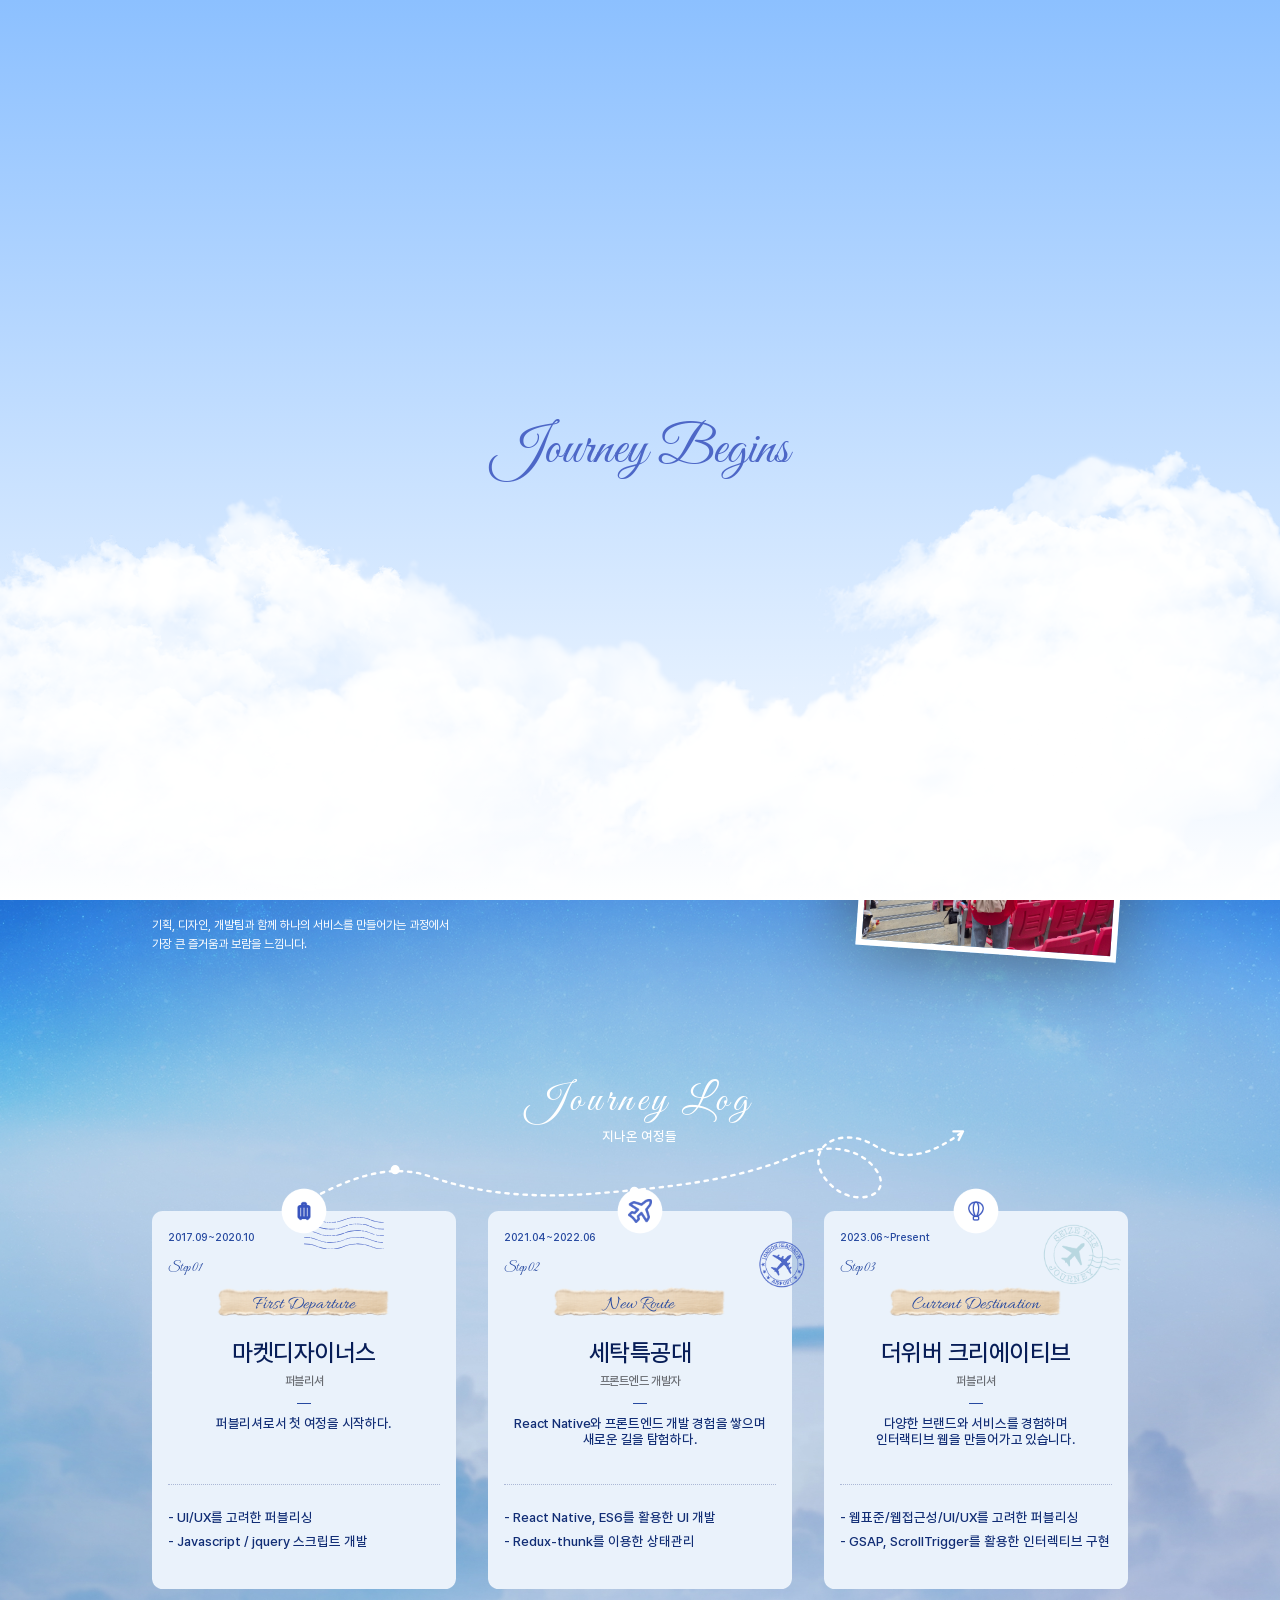
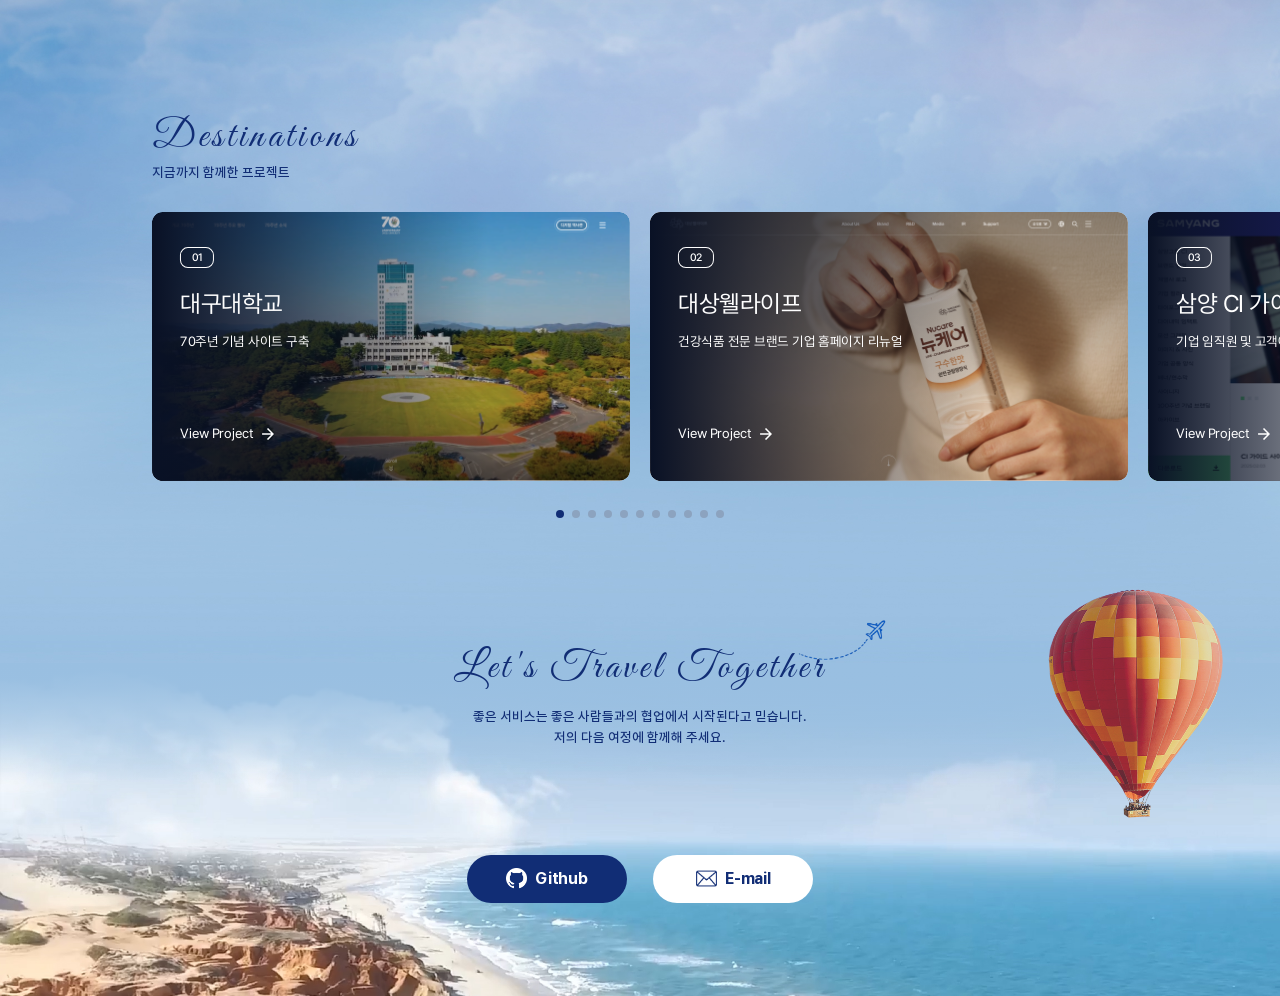
==== commit 5ada041f: "update: 프로젝트 서브 페이지 popup으로 변경" ====
--- a/page/travel.html
+++ b/page/travel.html
@@ -247,160 +247,184 @@
                                     <div class="swiper project_swiper">
                                         <div class="swiper-wrapper">
                                             <div class="swiper-slide">
-                                                <div class="bg_img">
-                                                    <img src="../images/project/project-image12.png" alt="">
-                                                </div>
-                                                <div class="slide_inner">
-                                                    <div class="project_tit">
-                                                        <span class="number">01</span>
-                                                        <strong>대구대학교</strong>
-                                                        <p>70주년 기념 사이트 구축</p>
-                                                    </div>
-                                                    <a href="./sub_page/page12.html" class="link_txt">View Project <span class="arrow_btn"></span></a>
-                                                </div>
-                                            </div>
-                                            <div class="swiper-slide">
-                                                <div class="bg_img">
-                                                    <img src="../images/project/project-image11.png" alt="">
-                                                </div>
-                                                <div class="slide_inner">
-                                                    <div class="project_tit">
-                                                        <span class="number">02</span>
-                                                        <strong>대상웰라이프</strong>
-                                                        <p>건강식품 전문 브랜드 기업 홈페이지 리뉴얼</p>
-                                                    </div>
-                                                    <a href="./sub_page/page11.html" class="link_txt">View Project <span class="arrow_btn"></span></a>
-                                                </div>
-                                            </div>
-                                            <div class="swiper-slide">
-                                                <div class="bg_img">
-                                                    <img src="../images/project/project-image10.png" alt="">
-                                                </div>
-                                                <div class="slide_inner">
-                                                    <div class="project_tit">
-                                                        <span class="number">03</span>
-                                                        <strong>삼양 CI 가이드</strong>
-                                                        <p>기업 임직원 및 고객에게 효율적으로 전달하기 위한 사이트 구축</p>
-                                                    </div>
-                                                    <a href="./sub_page/page10.html" class="link_txt">View Project <span class="arrow_btn"></span></a>
-                                                </div>
-                                            </div>
-                                            <div class="swiper-slide">
-                                                <div class="bg_img">
-                                                    <img src="../images/project/project-image9.png" alt="">
-                                                </div>
-                                                <div class="slide_inner">
-                                                    <div class="project_tit">
-                                                        <span class="number">04</span>
-                                                        <strong>삼양홀딩스</strong>
-                                                        <p>기업CI 변경으로 인한 전 계열사 CI 리뉴얼 작업</p>
-                                                    </div>
-                                                    <a href="./sub_page/page9.html" class="link_txt">View Project <span class="arrow_btn"></span></a>
-                                                </div>
-                                            </div>
-                                            <div class="swiper-slide">
-                                                <div class="bg_img">
-                                                    <img src="../images/project/project-image8.png" alt="">
-                                                </div>
-                                                <div class="slide_inner">
-                                                    <div class="project_tit">
-                                                        <span class="number">05</span>
-                                                        <strong>하나투어</strong>
-                                                        <p>국·영·중·일 4개 언어 버전의 통합 웹사이트 구축</p>
-                                                    </div>
-                                                    <a href="./sub_page/page8.html" class="link_txt">View Project <span class="arrow_btn"></span></a>
-                                                </div>
-                                            </div>
-                                            <div class="swiper-slide">
-                                                <div class="bg_img">
-                                                    <img src="../images/project/project-image7.png" alt="">
-                                                </div>
-                                                <div class="slide_inner">
-                                                    <div class="project_tit">
-                                                        <span class="number">06</span>
-                                                        <strong>삼익 THK</strong>
-                                                        <p>B2B 제조기업 웹사이트 리뉴얼 구축</p>
-                                                    </div>
-                                                    <a href="./sub_page/page7.html" class="link_txt">View Project <span class="arrow_btn"></span></a>
-                                                </div>
-                                            </div>
-                                            <div class="swiper-slide">
-                                                <div class="bg_img">
-                                                    <img src="../images/project/project-image6.png" alt="">
-                                                </div>
-                                                <div class="slide_inner">
-                                                    <div class="project_tit">
-                                                        <span class="number">07</span>
-                                                        <strong>BGF 에코머티리얼즈</strong>
-                                                        <p>금속/화학업분야 웹사이트 구축</p>
-                                                    </div>
-                                                    <a href="./sub_page/page6.html" class="link_txt">View Project <span class="arrow_btn"></span></a>
-                                                </div>
-                                            </div>
-                                            <div class="swiper-slide">
-                                                <div class="bg_img">
-                                                    <img src="../images/project/project-image5.png" alt="">
-                                                </div>
-                                                <div class="slide_inner">
-                                                    <div class="project_tit">
-                                                        <span class="number">08</span>
-                                                        <strong>세탁특공대</strong>
-                                                        <p>세탁특공대 앱 서비스</p>
-                                                    </div>
-                                                    <a href="./sub_page/page5.html" class="link_txt">View Project <span class="arrow_btn"></span></a>
-                                                </div>
-                                            </div>
-                                            <div class="swiper-slide">
-                                                <div class="bg_img">
-                                                    <img src="../images/project/project-image4.png" alt="">
-                                                </div>
-                                                <div class="slide_inner">
-                                                    <div class="project_tit">
-                                                        <span class="number">09</span>
-                                                        <strong>위매치다이사</strong>
-                                                        <p>위매치다이사 서비스 구축 및 유지운영</p>
-                                                    </div>
-                                                    <a href="./sub_page/page4.html" class="link_txt">View Project <span class="arrow_btn"></span></a>
-                                                </div>
-                                            </div>
-                                            <div class="swiper-slide">
-                                                <div class="bg_img">
-                                                    <img src="../images/project/project-image3.png" alt="">
-                                                </div>
-                                                <div class="slide_inner">
-                                                    <div class="project_tit">
-                                                        <span class="number">10</span>
-                                                        <strong>마켓디자이너스</strong>
-                                                        <p>마켓디자이너스 리뉴얼 및 유지운영</p>
-                                                    </div>
-                                                    <a href="./sub_page/page3.html" class="link_txt">View Project <span class="arrow_btn"></span></a>
-                                                </div>
-                                            </div>
-                                            <div class="swiper-slide">
-                                                <div class="bg_img">
-                                                    <img src="../images/project/project-image2.png" alt="">
-                                                </div>
-                                                <div class="slide_inner">
-                                                    <div class="project_tit">
-                                                        <span class="number">11</span>
-                                                        <strong>위매치부동산</strong>
-                                                        <p>위매치부동산 리뉴얼 및 유지운영</p>
-                                                    </div>
-                                                    <a href="./sub_page/page2.html" class="link_txt">View Project <span class="arrow_btn"></span></a>
-                                                </div>
-                                            </div>
-                                            <div class="swiper-slide">
-                                                <div class="bg_img">
-                                                    <img src="../images/project/project-image1.png" alt="">
-                                                </div>
-                                                <div class="slide_inner">
-                                                    <div class="project_tit">
-                                                        <span class="number">12</span>
-                                                        <strong>위매치머니</strong>
-                                                        <p>위매치머니 리뉴얼 및 유지운영</p>
-                                                    </div>
-                                                    <a href="./sub_page/page1.html" class="link_txt">View Project <span class="arrow_btn"></span></a>
-                                                </div>
+                                                <a href="javascript:void(0);">
+                                                    <div class="bg_img">
+                                                        <img src="../images/project/project-image12.png" alt="">
+                                                    </div>
+                                                    <div class="slide_inner">
+                                                        <div class="project_tit">
+                                                            <span class="number">01</span>
+                                                            <strong>대구대학교</strong>
+                                                            <p>70주년 기념 사이트 구축</p>
+                                                        </div>
+                                                        <p class="link_txt">View Project <span class="arrow_btn"></span></p>
+                                                    </div>
+                                                </a>
+                                            </div>
+                                            <div class="swiper-slide">
+                                                <a href="javascript:void(0);">
+                                                    <div class="bg_img">
+                                                        <img src="../images/project/project-image11.png" alt="">
+                                                    </div>
+                                                    <div class="slide_inner">
+                                                        <div class="project_tit">
+                                                            <span class="number">02</span>
+                                                            <strong>대상웰라이프</strong>
+                                                            <p>건강식품 전문 브랜드 기업 홈페이지 리뉴얼</p>
+                                                        </div>
+                                                        <p class="link_txt">View Project <span class="arrow_btn"></span></p>
+                                                    </div>
+                                                </a>
+                                            </div>
+                                            <div class="swiper-slide">
+                                                <a href="javascript:void(0);">
+                                                    <div class="bg_img">
+                                                        <img src="../images/project/project-image10.png" alt="">
+                                                    </div>
+                                                    <div class="slide_inner">
+                                                        <div class="project_tit">
+                                                            <span class="number">03</span>
+                                                            <strong>삼양 CI 가이드</strong>
+                                                            <p>기업 임직원 및 고객에게 효율적으로 전달하기 위한 사이트 구축</p>
+                                                        </div>
+                                                        <p class="link_txt">View Project <span class="arrow_btn"></span></p>
+                                                    </div>
+                                                </a>
+                                            </div>
+                                            <div class="swiper-slide">
+                                                <a href="javascript:void(0);">
+                                                    <div class="bg_img">
+                                                        <img src="../images/project/project-image9.png" alt="">
+                                                    </div>
+                                                    <div class="slide_inner">
+                                                        <div class="project_tit">
+                                                            <span class="number">04</span>
+                                                            <strong>삼양홀딩스</strong>
+                                                            <p>기업CI 변경으로 인한 전 계열사 CI 리뉴얼 작업</p>
+                                                        </div>
+                                                        <p class="link_txt">View Project <span class="arrow_btn"></span></p>
+                                                    </div>
+                                                </a>
+                                            </div>
+                                            <div class="swiper-slide">
+                                                <a href="javascript:void(0);">
+                                                    <div class="bg_img">
+                                                        <img src="../images/project/project-image8.png" alt="">
+                                                    </div>
+                                                    <div class="slide_inner">
+                                                        <div class="project_tit">
+                                                            <span class="number">05</span>
+                                                            <strong>하나투어</strong>
+                                                            <p>국·영·중·일 4개 언어 버전의 통합 웹사이트 구축</p>
+                                                        </div>
+                                                        <p class="link_txt">View Project <span class="arrow_btn"></span></p>
+                                                    </div>
+                                                </a>
+                                            </div>
+                                            <div class="swiper-slide">
+                                                <a href="javascript:void(0);">
+                                                    <div class="bg_img">
+                                                        <img src="../images/project/project-image7.png" alt="">
+                                                    </div>
+                                                    <div class="slide_inner">
+                                                        <div class="project_tit">
+                                                            <span class="number">06</span>
+                                                            <strong>삼익 THK</strong>
+                                                            <p>B2B 제조기업 웹사이트 리뉴얼 구축</p>
+                                                        </div>
+                                                        <p class="link_txt">View Project <span class="arrow_btn"></span></p>
+                                                    </div>
+                                                </a>
+                                            </div>
+                                            <div class="swiper-slide">
+                                                <a href="javascript:void(0);">
+                                                    <div class="bg_img">
+                                                        <img src="../images/project/project-image6.png" alt="">
+                                                    </div>
+                                                    <div class="slide_inner">
+                                                        <div class="project_tit">
+                                                            <span class="number">07</span>
+                                                            <strong>BGF 에코머티리얼즈</strong>
+                                                            <p>금속/화학업분야 웹사이트 구축</p>
+                                                        </div>
+                                                        <p class="link_txt">View Project <span class="arrow_btn"></span></p>
+                                                    </div>
+                                                </a>
+                                            </div>
+                                            <div class="swiper-slide">
+                                                <a href="javascript:void(0);">
+                                                    <div class="bg_img">
+                                                        <img src="../images/project/project-image5.png" alt="">
+                                                    </div>
+                                                    <div class="slide_inner">
+                                                        <div class="project_tit">
+                                                            <span class="number">08</span>
+                                                            <strong>세탁특공대</strong>
+                                                            <p>세탁특공대 앱 서비스</p>
+                                                        </div>
+                                                        <p class="link_txt">View Project <span class="arrow_btn"></span></p>
+                                                    </div>
+                                                </a>
+                                            </div>
+                                            <div class="swiper-slide">
+                                                <a href="javascript:void(0);">
+                                                    <div class="bg_img">
+                                                        <img src="../images/project/project-image4.png" alt="">
+                                                    </div>
+                                                    <div class="slide_inner">
+                                                        <div class="project_tit">
+                                                            <span class="number">09</span>
+                                                            <strong>위매치다이사</strong>
+                                                            <p>위매치다이사 서비스 구축 및 유지운영</p>
+                                                        </div>
+                                                        <p class="link_txt">View Project <span class="arrow_btn"></span></p>
+                                                    </div>
+                                                </a>
+                                            </div>
+                                            <div class="swiper-slide">
+                                                <a href="javascript:void(0);">
+                                                    <div class="bg_img">
+                                                        <img src="../images/project/project-image3.png" alt="">
+                                                    </div>
+                                                    <div class="slide_inner">
+                                                        <div class="project_tit">
+                                                            <span class="number">10</span>
+                                                            <strong>마켓디자이너스</strong>
+                                                            <p>마켓디자이너스 리뉴얼 및 유지운영</p>
+                                                        </div>
+                                                        <p class="link_txt">View Project <span class="arrow_btn"></span></p>
+                                                    </div>
+                                                </a>
+                                            </div>
+                                            <div class="swiper-slide">
+                                                <a href="javascript:void(0);">
+                                                    <div class="bg_img">
+                                                        <img src="../images/project/project-image2.png" alt="">
+                                                    </div>
+                                                    <div class="slide_inner">
+                                                        <div class="project_tit">
+                                                            <span class="number">11</span>
+                                                            <strong>위매치부동산</strong>
+                                                            <p>위매치부동산 리뉴얼 및 유지운영</p>
+                                                        </div>
+                                                        <p class="link_txt">View Project <span class="arrow_btn"></span></p>
+                                                    </div>
+                                                </a>
+                                            </div>
+                                            <div class="swiper-slide">
+                                                <a href="javascript:void(0);">
+                                                    <div class="bg_img">
+                                                        <img src="../images/project/project-image1.png" alt="">
+                                                    </div>
+                                                    <div class="slide_inner">
+                                                        <div class="project_tit">
+                                                            <span class="number">12</span>
+                                                            <strong>위매치머니</strong>
+                                                            <p>위매치머니 리뉴얼 및 유지운영</p>
+                                                        </div>
+                                                        <p class="link_txt">View Project <span class="arrow_btn"></span></p>
+                                                    </div>
+                                                </a>
                                             </div>
                                         </div>
                                         <div class="swiper-pagination"></div>
@@ -480,6 +504,8 @@
         </div>
         <!-- // grid -->
     </div>
+
+    <!-- 인트로 모션 -->
     <div class="loading_box">
         <div class="sunset_bg"></div>
         <div class="cloud_box">
@@ -507,6 +533,21 @@
             <span class="stamp_img"></span>
         </div>
     </div>
+     <!-- // 인트로 모션 -->
+
+    <!-- 프로젝트 팝업 -->
+    <div class="popup_wrap">
+        <button class="btn_close"></button>
+        <div class="dim_box">
+            <div class="dim_inner"></div>
+        </div>
+        <div class="popup_inner" data-lenis-prevent>
+            <div class="popup_item">
+                
+            </div>
+        </div>
+    </div>
+    <!-- // 프로젝트 팝업 -->
     <!-- plugin -->
     <script src="../js/plugin/jquery-3.4.1.min.js"></script>
     <script src="../js/plugin/lenis.min.js"></script>
--- a/css/page/travel/style.min.css
+++ b/css/page/travel/style.min.css
@@ -1 +1 @@
-@media(min-width: 1025px){.col-1{flex:0 0 auto;flex-basis:8.3333333333%;width:8.3333333333%;padding:0 calc(max(calc(20px * var(--base-ratio)), calc(calc(20 / var(--base-size)) * var(--base-percent)))*.5);box-sizing:border-box;position:relative}.offset-1{margin-left:8.3333333333%;position:relative}.col-2{flex:0 0 auto;flex-basis:16.6666666667%;width:16.6666666667%;padding:0 calc(max(calc(20px * var(--base-ratio)), calc(calc(20 / var(--base-size)) * var(--base-percent)))*.5);box-sizing:border-box;position:relative}.offset-2{margin-left:16.6666666667%;position:relative}.col-3{flex:0 0 auto;flex-basis:25%;width:25%;padding:0 calc(max(calc(20px * var(--base-ratio)), calc(calc(20 / var(--base-size)) * var(--base-percent)))*.5);box-sizing:border-box;position:relative}.offset-3{margin-left:25%;position:relative}.col-4{flex:0 0 auto;flex-basis:33.3333333333%;width:33.3333333333%;padding:0 calc(max(calc(20px * var(--base-ratio)), calc(calc(20 / var(--base-size)) * var(--base-percent)))*.5);box-sizing:border-box;position:relative}.offset-4{margin-left:33.3333333333%;position:relative}.col-5{flex:0 0 auto;flex-basis:41.6666666667%;width:41.6666666667%;padding:0 calc(max(calc(20px * var(--base-ratio)), calc(calc(20 / var(--base-size)) * var(--base-percent)))*.5);box-sizing:border-box;position:relative}.offset-5{margin-left:41.6666666667%;position:relative}.col-6{flex:0 0 auto;flex-basis:50%;width:50%;padding:0 calc(max(calc(20px * var(--base-ratio)), calc(calc(20 / var(--base-size)) * var(--base-percent)))*.5);box-sizing:border-box;position:relative}.offset-6{margin-left:50%;position:relative}.col-7{flex:0 0 auto;flex-basis:58.3333333333%;width:58.3333333333%;padding:0 calc(max(calc(20px * var(--base-ratio)), calc(calc(20 / var(--base-size)) * var(--base-percent)))*.5);box-sizing:border-box;position:relative}.offset-7{margin-left:58.3333333333%;position:relative}.col-8{flex:0 0 auto;flex-basis:66.6666666667%;width:66.6666666667%;padding:0 calc(max(calc(20px * var(--base-ratio)), calc(calc(20 / var(--base-size)) * var(--base-percent)))*.5);box-sizing:border-box;position:relative}.offset-8{margin-left:66.6666666667%;position:relative}.col-9{flex:0 0 auto;flex-basis:75%;width:75%;padding:0 calc(max(calc(20px * var(--base-ratio)), calc(calc(20 / var(--base-size)) * var(--base-percent)))*.5);box-sizing:border-box;position:relative}.offset-9{margin-left:75%;position:relative}.col-10{flex:0 0 auto;flex-basis:83.3333333333%;width:83.3333333333%;padding:0 calc(max(calc(20px * var(--base-ratio)), calc(calc(20 / var(--base-size)) * var(--base-percent)))*.5);box-sizing:border-box;position:relative}.offset-10{margin-left:83.3333333333%;position:relative}.col-11{flex:0 0 auto;flex-basis:91.6666666667%;width:91.6666666667%;padding:0 calc(max(calc(20px * var(--base-ratio)), calc(calc(20 / var(--base-size)) * var(--base-percent)))*.5);box-sizing:border-box;position:relative}.offset-11{margin-left:91.6666666667%;position:relative}.col-12{flex:0 0 auto;flex-basis:100%;width:100%;padding:0 calc(max(calc(20px * var(--base-ratio)), calc(calc(20 / var(--base-size)) * var(--base-percent)))*.5);box-sizing:border-box;position:relative}.offset-12{margin-left:100%;position:relative}}body.scroll-disable{overflow:hidden}.cloud_box{position:relative}.cloud_box .cloud_wrap{z-index:2;position:absolute;max-width:none;transition:transform 1.5s ease,opacity 1s ease;will-change:transform,opacity}.cloud_box .cloud_wrap img{display:block;max-width:none;width:100%;-o-object-fit:cover;object-fit:cover}.cloud_box .cloud_wrap:nth-child(even) img{-webkit-animation:cloudMotionEven 2.5s ease-in-out infinite;animation:cloudMotionEven 2.5s ease-in-out infinite}.cloud_box .cloud_wrap:nth-child(odd) img{-webkit-animation:cloudMotionOdd 3s ease-in-out infinite;animation:cloudMotionOdd 3s ease-in-out infinite}@-webkit-keyframes cloudMotionOdd{0%{transform:translateX(20px)}50%{transform:translateX(0)}100%{transform:translateX(20px)}}@keyframes cloudMotionOdd{0%{transform:translateX(20px)}50%{transform:translateX(0)}100%{transform:translateX(20px)}}@-webkit-keyframes cloudMotionEven{0%{transform:translateX(0)}50%{transform:translateX(10px)}100%{transform:translateX(0)}}@keyframes cloudMotionEven{0%{transform:translateX(0)}50%{transform:translateX(10px)}100%{transform:translateX(0)}}.cloud_box .cloud_wrap.cloud_01{width:max(calc(1337px * var(--base-ratio)), calc(calc(1337 / var(--base-size)) * var(--base-percent)));height:max(calc(606px * var(--base-ratio)), calc(calc(606 / var(--base-size)) * var(--base-percent)))}.cloud_box .cloud_wrap.cloud_02{top:max(calc(50px * var(--base-ratio)), calc(calc(50 / var(--base-size)) * var(--base-percent)));left:max(calc(calc(calc(20 / var(--base-size)) * var(--base-percent)) * -1))}.cloud_box .cloud_wrap.cloud_03{width:max(calc(1050px * var(--base-ratio)), calc(calc(1050 / var(--base-size)) * var(--base-percent)));height:max(calc(533px * var(--base-ratio)), calc(calc(533 / var(--base-size)) * var(--base-percent)))}.cloud_box .cloud_wrap.cloud_04{width:max(calc(1123px * var(--base-ratio)), calc(calc(1123 / var(--base-size)) * var(--base-percent)));height:max(calc(491px * var(--base-ratio)), calc(calc(491 / var(--base-size)) * var(--base-percent)))}.cloud_box .cloud_wrap.cloud_05{width:max(calc(1300px * var(--base-ratio)), calc(calc(1300 / var(--base-size)) * var(--base-percent)));height:max(calc(456px * var(--base-ratio)), calc(calc(456 / var(--base-size)) * var(--base-percent)))}.cloud_box .cloud_wrap.cloud_06{width:max(calc(1672px * var(--base-ratio)), calc(calc(1672 / var(--base-size)) * var(--base-percent)));height:max(calc(749px * var(--base-ratio)), calc(calc(749 / var(--base-size)) * var(--base-percent)))}@media(max-width: 1024px){.cloud_box .cloud_wrap.cloud_01{display:none}.cloud_box .cloud_wrap.cloud_03{width:max(calc(800px * var(--base-ratio)), calc(calc(800 / var(--base-size)) * var(--base-percent)));height:max(calc(406px * var(--base-ratio)), calc(calc(406 / var(--base-size)) * var(--base-percent)))}.cloud_box .cloud_wrap.cloud_04{width:max(calc(900px * var(--base-ratio)), calc(calc(900 / var(--base-size)) * var(--base-percent)));height:max(calc(393px * var(--base-ratio)), calc(calc(393 / var(--base-size)) * var(--base-percent)))}.cloud_box .cloud_wrap.cloud_05{width:max(calc(700px * var(--base-ratio)), calc(calc(700 / var(--base-size)) * var(--base-percent)));height:max(calc(246px * var(--base-ratio)), calc(calc(246 / var(--base-size)) * var(--base-percent)))}.cloud_box .cloud_wrap.cloud_06{width:max(calc(902px * var(--base-ratio)), calc(calc(902 / var(--base-size)) * var(--base-percent)));height:max(calc(404px * var(--base-ratio)), calc(calc(404 / var(--base-size)) * var(--base-percent)))}}#wrap.travel .content{overflow:hidden;position:relative;width:100%;padding:0}#wrap.travel .tit_box h3{padding-bottom:max(calc(8px * var(--base-ratio)), calc(calc(8 / var(--base-size)) * var(--base-percent)));font-family:"GreatVibes";font-weight:normal;font-size:max(calc(60px * var(--base-ratio)), calc(calc(60 / var(--base-size)) * var(--base-percent)));line-height:1.0666666667;letter-spacing:0.1em;color:#fff}#wrap.travel .tit_box span{font-size:max(calc(20px * var(--base-ratio)), calc(calc(20 / var(--base-size)) * var(--base-percent)));line-height:1.2;letter-spacing:0em;color:#fff}@media(max-width: 1024px){#wrap.travel .tit_box h3{padding-bottom:max(calc(16px * var(--base-ratio)), calc(calc(16 / var(--base-size)) * var(--base-percent)));font-size:max(calc(40px * var(--base-ratio)), calc(calc(40 / var(--base-size)) * var(--base-percent)));line-height:1.1;letter-spacing:0.1em}#wrap.travel .tit_box span{font-size:max(calc(18px * var(--base-ratio)), calc(calc(18 / var(--base-size)) * var(--base-percent)));line-height:1.1111111111;letter-spacing:0em}}@media(max-width: 767px){#wrap.travel .tit_box h3{font-size:max(calc(32px * var(--base-ratio)), calc(calc(32 / var(--base-size)) * var(--base-percent)));line-height:1;letter-spacing:0.1em}#wrap.travel .tit_box span{font-size:max(calc(14px * var(--base-ratio)), calc(calc(14 / var(--base-size)) * var(--base-percent)));line-height:1.1428571429;letter-spacing:0em}}#wrap.travel .bg_box{z-index:-1;position:absolute;top:0;left:0;width:100%;height:100%;background:url("../../../images/travel/sec01_pc_bg.jpg") no-repeat 0 0/cover;transform:scale(1);transition-property:transform;transition-timing-function:ease-out;transition-duration:1s}@media(max-width: 1024px){#wrap.travel .bg_box{transform:none;background:url("../../../images/travel/sec01_mobile_bg.jpg") no-repeat 50% 0/cover}}#wrap.travel .video_wrap{overflow:hidden;position:absolute;width:100%;left:0;bottom:0;height:max(calc(500px * var(--base-ratio)), calc(calc(500 / var(--base-size)) * var(--base-percent)))}#wrap.travel .video_wrap::after{content:"";display:block;position:absolute;top:0;left:0;width:100%;height:max(calc(180px * var(--base-ratio)), calc(calc(180 / var(--base-size)) * var(--base-percent)));transform:rotate(180deg);background:linear-gradient(180deg, rgba(153, 191, 225, 0) 1.87%, #99bfe1 100%)}#wrap.travel .video_wrap video{position:absolute;top:0;left:0;width:100%;height:max(calc(500px * var(--base-ratio)), calc(calc(500 / var(--base-size)) * var(--base-percent)));-o-object-fit:fill;object-fit:fill}@media(max-width: 1024px){#wrap.travel .video_wrap{display:none}}#wrap.travel #header{position:fixed;width:100%;height:max(calc(110px * var(--base-ratio)), calc(calc(110 / var(--base-size)) * var(--base-percent)));z-index:10000;outline:none;left:0;top:0;background:rgba(0,0,0,0);transition:background .3s,transform .4s}#wrap.travel #header.active{transform:translateY(-100%)}#wrap.travel #header.on{transform:translateY(0)}#wrap.travel #header.scroll{background-color:#fff}#wrap.travel #header.scroll .logo{color:#112d75}#wrap.travel #header.scroll .gnb_list li span{color:#112d75}#wrap.travel #header.scroll .gnb_list li::before{background:#112d75}#wrap.travel #header.scroll .gnb_list li.active span::before{background:#112d75}#wrap.travel #header .logo{z-index:5;position:absolute;top:50%;left:max(calc(48px * var(--base-ratio)), calc(calc(48 / var(--base-size)) * var(--base-percent)));transform:translateY(-50%);transition:opacity .35s;color:#fff;font-family:"GreatVibes";font-weight:normal;font-size:max(calc(60px * var(--base-ratio)), calc(calc(60 / var(--base-size)) * var(--base-percent)))}#wrap.travel #header .gnb_wrap{position:absolute;z-index:2;top:50%;right:max(calc(48px * var(--base-ratio)), calc(calc(48 / var(--base-size)) * var(--base-percent)));height:max(calc(110px * var(--base-ratio)), calc(calc(110 / var(--base-size)) * var(--base-percent)));transform:translateY(-50%)}#wrap.travel #header .gnb_list{display:flex;flex-wrap:wrap;justify-content:start;align-items:center;gap:max(calc(12px * var(--base-ratio)), calc(calc(12 / var(--base-size)) * var(--base-percent)));height:100%}#wrap.travel #header .gnb_list.gnbShow{opacity:1}#wrap.travel #header .gnb_list li{position:relative;padding:max(calc(16px * var(--base-ratio)), calc(calc(16 / var(--base-size)) * var(--base-percent))) max(calc(24px * var(--base-ratio)), calc(calc(24 / var(--base-size)) * var(--base-percent)));text-align:center;cursor:pointer;transform-origin:center;transition-duration:.4s}#wrap.travel #header .gnb_list li:hover{opacity:1}#wrap.travel #header .gnb_list li span{position:relative;font-size:max(calc(20px * var(--base-ratio)), calc(calc(20 / var(--base-size)) * var(--base-percent)));line-height:1.2;letter-spacing:-0.02em;color:#fff}#wrap.travel #header .gnb_list li::before{content:"";position:absolute;left:50%;bottom:0;width:100%;height:max(calc(2px * var(--base-ratio)), calc(calc(2 / var(--base-size)) * var(--base-percent)));background:#fff;transform:translateX(-50%) scaleX(0);transform-origin:center;transition:transform .4s ease}#wrap.travel #header .gnb_list li.active::before{transform:translateX(-50%) scaleX(1)}#wrap.travel #header .gnb_list li.active span::before{content:"";position:absolute;left:50%;bottom:max(calc(calc(calc(18 / var(--base-size)) * var(--base-percent)) * -1));width:max(calc(6px * var(--base-ratio)), calc(calc(6 / var(--base-size)) * var(--base-percent)));height:max(calc(6px * var(--base-ratio)), calc(calc(6 / var(--base-size)) * var(--base-percent)));transform:translateX(-50%);background:#fff;border-radius:50%}#wrap.travel #header .gnb_list.active{transform:translate(-50%, 0);width:100%;border-radius:0}#wrap.travel #header .etc_wrap{position:absolute;right:max(calc(80px * var(--base-ratio)), calc(calc(80 / var(--base-size)) * var(--base-percent)));top:50%;transform:translateY(-50%);z-index:3;display:flex;align-items:center;gap:max(calc(24px * var(--base-ratio)), calc(calc(24 / var(--base-size)) * var(--base-percent)))}#wrap.travel #header .etc_wrap .mobile_menu_btn{display:none}@media(max-width: 1024px){#wrap.travel #header{height:max(calc(80px * var(--base-ratio)), calc(calc(80 / var(--base-size)) * var(--base-percent)))}#wrap.travel #header.scroll .etc_wrap .mobile_menu_btn i{background:#112d75}#wrap.travel #header .logo{top:60%;left:max(calc(40px * var(--base-ratio)), calc(calc(40 / var(--base-size)) * var(--base-percent)));font-size:max(calc(40px * var(--base-ratio)), calc(calc(40 / var(--base-size)) * var(--base-percent)))}#wrap.travel #header .gnb_wrap{position:fixed;left:0;top:0;width:100%;height:100dvh;background:#abc9e3;padding:max(calc(90px * var(--base-ratio)), calc(calc(90 / var(--base-size)) * var(--base-percent))) max(calc(40px * var(--base-ratio)), calc(calc(40 / var(--base-size)) * var(--base-percent))) max(calc(40px * var(--base-ratio)), calc(calc(40 / var(--base-size)) * var(--base-percent)));-webkit-clip-path:inset(0 0 100% 0);clip-path:inset(0 0 100% 0);transform:translateY(0);transition:transform .5s,-webkit-clip-path .5s ease-in-out;transition:transform .5s,clip-path .5s ease-in-out;transition:transform .5s,clip-path .5s ease-in-out,-webkit-clip-path .5s ease-in-out}#wrap.travel #header .gnb_wrap.active{-webkit-clip-path:inset(0 0 0 0);clip-path:inset(0 0 0 0)}#wrap.travel #header .gnb_list{display:block;overflow-y:auto;max-height:100%}#wrap.travel #header .gnb_list li{width:auto;max-width:-webkit-max-content;max-width:-moz-max-content;max-width:max-content;margin-bottom:max(calc(12px * var(--base-ratio)), calc(calc(12 / var(--base-size)) * var(--base-percent)));padding:max(calc(8px * var(--base-ratio)), calc(calc(8 / var(--base-size)) * var(--base-percent))) 0;text-align:left}#wrap.travel #header .gnb_list li::before{bottom:max(calc(4px * var(--base-ratio)), calc(calc(4 / var(--base-size)) * var(--base-percent)))}#wrap.travel #header .gnb_list li.active span::before{bottom:max(calc(calc(calc(6 / var(--base-size)) * var(--base-percent)) * -1))}#wrap.travel #header .etc_wrap{right:max(calc(40px * var(--base-ratio)), calc(calc(40 / var(--base-size)) * var(--base-percent)));gap:max(calc(16px * var(--base-ratio)), calc(calc(16 / var(--base-size)) * var(--base-percent)))}#wrap.travel #header .etc_wrap .mobile_menu_btn{display:block;width:max(calc(32px * var(--base-ratio)), calc(calc(32 / var(--base-size)) * var(--base-percent)));height:max(calc(32px * var(--base-ratio)), calc(calc(32 / var(--base-size)) * var(--base-percent)));position:relative;font-size:0;text-indent:-9999px}#wrap.travel #header .etc_wrap .mobile_menu_btn i{width:max(calc(20px * var(--base-ratio)), calc(calc(20 / var(--base-size)) * var(--base-percent)));height:max(calc(2px * var(--base-ratio)), calc(calc(2 / var(--base-size)) * var(--base-percent)));position:absolute;background:#fff;border-radius:99px;transform-origin:left top;transition:.3s;left:50%}#wrap.travel #header .etc_wrap .mobile_menu_btn i:nth-of-type(1){top:max(calc(5px * var(--base-ratio)), calc(calc(5 / var(--base-size)) * var(--base-percent)));transform:translateX(-50%)}#wrap.travel #header .etc_wrap .mobile_menu_btn i:nth-of-type(2){transform:translate(-50%, -50%)}#wrap.travel #header .etc_wrap .mobile_menu_btn i:nth-of-type(3){bottom:max(calc(5px * var(--base-ratio)), calc(calc(5 / var(--base-size)) * var(--base-percent)));transform:translateX(-50%)}#wrap.travel #header .etc_wrap .mobile_menu_btn.active i:nth-of-type(1){transform:rotate(45deg);left:24%;top:max(calc(6px * var(--base-ratio)), calc(calc(6 / var(--base-size)) * var(--base-percent)));width:max(calc(26px * var(--base-ratio)), calc(calc(26 / var(--base-size)) * var(--base-percent)))}#wrap.travel #header .etc_wrap .mobile_menu_btn.active i:nth-of-type(2){width:0}#wrap.travel #header .etc_wrap .mobile_menu_btn.active i:nth-of-type(3){transform:rotate(-45deg);left:21%;width:max(calc(26px * var(--base-ratio)), calc(calc(26 / var(--base-size)) * var(--base-percent)))}}@media(max-width: 767px){#wrap.travel #header{height:max(calc(60px * var(--base-ratio)), calc(calc(60 / var(--base-size)) * var(--base-percent)))}#wrap.travel #header .logo{top:50%;left:max(calc(20px * var(--base-ratio)), calc(calc(20 / var(--base-size)) * var(--base-percent)));font-size:max(calc(26px * var(--base-ratio)), calc(calc(26 / var(--base-size)) * var(--base-percent)))}#wrap.travel #header .gnb_wrap{padding:max(calc(112px * var(--base-ratio)), calc(calc(112 / var(--base-size)) * var(--base-percent))) max(calc(20px * var(--base-ratio)), calc(calc(20 / var(--base-size)) * var(--base-percent))) max(calc(20px * var(--base-ratio)), calc(calc(20 / var(--base-size)) * var(--base-percent)))}#wrap.travel #header .gnb_wrap .banner{background:url("/images/common/header_banner_mobile.png") center no-repeat;background-size:cover}#wrap.travel #header .etc_wrap{right:max(calc(20px * var(--base-ratio)), calc(calc(20 / var(--base-size)) * var(--base-percent)))}}#wrap.travel .sec01{overflow:hidden;position:relative;width:100%;padding:max(calc(200px * var(--base-ratio)), calc(calc(200 / var(--base-size)) * var(--base-percent))) 0 max(calc(140px * var(--base-ratio)), calc(calc(140 / var(--base-size)) * var(--base-percent)))}@media(max-width: 767px){#wrap.travel .sec01{padding-top:max(calc(180px * var(--base-ratio)), calc(calc(180 / var(--base-size)) * var(--base-percent)))}}#wrap.travel .sec .con+.con{padding-top:max(calc(190px * var(--base-ratio)), calc(calc(190 / var(--base-size)) * var(--base-percent)))}@media(max-width: 1024px){#wrap.travel .sec .con+.con{padding-top:max(calc(180px * var(--base-ratio)), calc(calc(180 / var(--base-size)) * var(--base-percent)))}}@media(max-width: 767px){#wrap.travel .sec .con+.con{padding-top:max(calc(120px * var(--base-ratio)), calc(calc(120 / var(--base-size)) * var(--base-percent)))}}#wrap.travel .sec .con[data-motion] .tit_box{transform:translateY(100%);opacity:0;transition:transform .5s,opacity .5s}#wrap.travel .sec .con[data-motion].active .tit_box{transform:translateY(0);opacity:1}#wrap.travel .sec .con01.active .kv_tit{transform:translateY(0);opacity:1}#wrap.travel .sec .con01.active .kv_sub_txt{transform:translateY(0);opacity:1}#wrap.travel .sec .con01 .kv_tit{transform:translateY(100%);opacity:0;transition:transform .5s,opacity .5s}#wrap.travel .sec .con01 .kv_tit>strong{display:block;font-family:"GreatVibes";font-weight:normal;font-size:max(calc(80px * var(--base-ratio)), calc(calc(80 / var(--base-size)) * var(--base-percent)));line-height:1.25;letter-spacing:0em;color:#fff}#wrap.travel .sec .con01 .kv_tit>strong:last-child{padding-left:max(calc(60px * var(--base-ratio)), calc(calc(60 / var(--base-size)) * var(--base-percent)))}#wrap.travel .sec .con01 .kv_sub_txt{padding-top:max(calc(32px * var(--base-ratio)), calc(calc(32 / var(--base-size)) * var(--base-percent)));font-size:max(calc(20px * var(--base-ratio)), calc(calc(20 / var(--base-size)) * var(--base-percent)));line-height:1.6;letter-spacing:0em;color:#fff;transform:translateY(100%);opacity:0;transition:transform .5s,opacity .5s}@media(max-width: 1024px){#wrap.travel .sec .con01 .kv_tit>strong{font-size:max(calc(60px * var(--base-ratio)), calc(calc(60 / var(--base-size)) * var(--base-percent)));line-height:1.1666666667;letter-spacing:0em}#wrap.travel .sec .con01 .kv_tit>strong:last-child{padding-left:max(calc(40px * var(--base-ratio)), calc(calc(40 / var(--base-size)) * var(--base-percent)))}#wrap.travel .sec .con01 .kv_sub_txt{padding-top:max(calc(32px * var(--base-ratio)), calc(calc(32 / var(--base-size)) * var(--base-percent)));font-size:max(calc(16px * var(--base-ratio)), calc(calc(16 / var(--base-size)) * var(--base-percent)));line-height:1.5;letter-spacing:0em}}@media(max-width: 767px){#wrap.travel .sec .con01 .kv_tit>strong{font-size:max(calc(44px * var(--base-ratio)), calc(calc(44 / var(--base-size)) * var(--base-percent)));line-height:1.3636363636;letter-spacing:0em}#wrap.travel .sec .con01 .kv_tit>strong:last-child{padding-left:max(calc(32px * var(--base-ratio)), calc(calc(32 / var(--base-size)) * var(--base-percent)))}#wrap.travel .sec .con01 .kv_sub_txt{padding-top:max(calc(52px * var(--base-ratio)), calc(calc(52 / var(--base-size)) * var(--base-percent)))}}#wrap.travel .sec .con02 .cloud_box.active .cloud_wrap{opacity:0}#wrap.travel .sec .con02 .cloud_box.active .cloud_wrap:nth-child(even){transform:translateX(-100vw)}#wrap.travel .sec .con02 .cloud_box.active .cloud_wrap:nth-child(odd){transform:translateX(100vw)}#wrap.travel .sec .con02 .cloud_box .cloud_wrap.cloud_01{top:max(calc(300px * var(--base-ratio)), calc(calc(300 / var(--base-size)) * var(--base-percent)));left:max(calc(460px * var(--base-ratio)), calc(calc(460 / var(--base-size)) * var(--base-percent)))}#wrap.travel .sec .con02 .cloud_box .cloud_wrap.cloud_02{top:max(calc(50px * var(--base-ratio)), calc(calc(50 / var(--base-size)) * var(--base-percent)));left:max(calc(calc(calc(20 / var(--base-size)) * var(--base-percent)) * -1))}#wrap.travel .sec .con02 .cloud_box .cloud_wrap.cloud_03{top:max(calc(100px * var(--base-ratio)), calc(calc(100 / var(--base-size)) * var(--base-percent)));right:max(calc(calc(calc(120 / var(--base-size)) * var(--base-percent)) * -1))}#wrap.travel .sec .con02 .cloud_box .cloud_wrap.cloud_04{top:max(calc(180px * var(--base-ratio)), calc(calc(180 / var(--base-size)) * var(--base-percent)));left:max(calc(60px * var(--base-ratio)), calc(calc(60 / var(--base-size)) * var(--base-percent)))}#wrap.travel .sec .con02 .cloud_box .cloud_wrap.cloud_05{top:max(calc(calc(calc(150 / var(--base-size)) * var(--base-percent)) * -1));right:max(calc(calc(calc(120 / var(--base-size)) * var(--base-percent)) * -1))}#wrap.travel .sec .con02 .cloud_box .cloud_wrap.cloud_06{top:max(calc(calc(calc(140 / var(--base-size)) * var(--base-percent)) * -1));left:max(calc(calc(calc(220 / var(--base-size)) * var(--base-percent)) * -1))}#wrap.travel .sec .con02 .cont01_box{display:flex;flex-wrap:wrap;justify-content:space-between;align-items:flex-end;gap:max(calc(48px * var(--base-ratio)), calc(calc(48 / var(--base-size)) * var(--base-percent)))}#wrap.travel .sec .con02 .tit_box{width:calc(60% - max(calc(48px * var(--base-ratio)), calc(calc(48 / var(--base-size)) * var(--base-percent))))}#wrap.travel .sec .con02 .tit_box h3{position:relative;padding-left:max(calc(60px * var(--base-ratio)), calc(calc(60 / var(--base-size)) * var(--base-percent)))}#wrap.travel .sec .con02 .tit_box h3 .shape_icon{position:absolute;top:0;left:max(calc(420px * var(--base-ratio)), calc(calc(420 / var(--base-size)) * var(--base-percent)));display:inline-block;width:max(calc(600px * var(--base-ratio)), calc(calc(600 / var(--base-size)) * var(--base-percent)));height:max(calc(130px * var(--base-ratio)), calc(calc(130 / var(--base-size)) * var(--base-percent)));background:url("../../../images/travel/travel_balloon_path.svg") no-repeat 0 0/cover}#wrap.travel .sec .con02 .tit_box .tit_info{font-size:max(calc(28px * var(--base-ratio)), calc(calc(28 / var(--base-size)) * var(--base-percent)));line-height:1.3571428571;letter-spacing:0em;color:#fff}#wrap.travel .sec .con02 .tit_box .line{display:inline-block;width:max(calc(20px * var(--base-ratio)), calc(calc(20 / var(--base-size)) * var(--base-percent)));height:max(calc(2px * var(--base-ratio)), calc(calc(2 / var(--base-size)) * var(--base-percent)));margin:max(calc(36px * var(--base-ratio)), calc(calc(36 / var(--base-size)) * var(--base-percent))) 0;background-color:#fff}#wrap.travel .sec .con02 .tit_box>strong{display:block;padding-top:max(calc(48px * var(--base-ratio)), calc(calc(48 / var(--base-size)) * var(--base-percent)));font-size:max(calc(18px * var(--base-ratio)), calc(calc(18 / var(--base-size)) * var(--base-percent)));line-height:1.5555555556;letter-spacing:0em;color:#fff}#wrap.travel .sec .con02 .info_item{display:flex;flex-wrap:wrap;justify-content:start;align-items:normal;padding-top:max(calc(24px * var(--base-ratio)), calc(calc(24 / var(--base-size)) * var(--base-percent)))}#wrap.travel .sec .con02 .info_item .ux_item{position:relative;width:25%}#wrap.travel .sec .con02 .info_item .ux_item img{width:max(calc(72px * var(--base-ratio)), calc(calc(72 / var(--base-size)) * var(--base-percent)));margin:0 auto}#wrap.travel .sec .con02 .info_item .ux_item::after{content:"";position:absolute;top:50%;right:0;width:max(calc(1px * var(--base-ratio)), calc(calc(1 / var(--base-size)) * var(--base-percent)));height:70%;transform:translateY(-50%);background-color:rgba(255,255,255,.5)}#wrap.travel .sec .con02 .info_item .ux_item span{display:block;padding-top:max(calc(8px * var(--base-ratio)), calc(calc(8 / var(--base-size)) * var(--base-percent)));font-size:max(calc(16px * var(--base-ratio)), calc(calc(16 / var(--base-size)) * var(--base-percent)));line-height:1.5;letter-spacing:0em;color:#fff;text-align:center}#wrap.travel .sec .con02 .info_item .ux_item:last-child::after{display:none}#wrap.travel .sec .con02 .img_box{position:relative;width:calc(30% - max(calc(48px * var(--base-ratio)), calc(calc(48 / var(--base-size)) * var(--base-percent))));box-shadow:max(calc(calc(calc(3 / var(--base-size)) * var(--base-percent)) * -1)) max(calc(calc(calc(3 / var(--base-size)) * var(--base-percent)) * -1)) max(calc(120px * var(--base-ratio)), calc(calc(120 / var(--base-size)) * var(--base-percent))) 0 rgba(68,68,68,.7);transform:rotate(4deg)}#wrap.travel .sec .con02 .img_box .sticker_icon{position:absolute;top:max(calc(calc(calc(30 / var(--base-size)) * var(--base-percent)) * -1));left:50%;width:max(calc(251px * var(--base-ratio)), calc(calc(251 / var(--base-size)) * var(--base-percent)));height:max(calc(64px * var(--base-ratio)), calc(calc(64 / var(--base-size)) * var(--base-percent)));transform:translateX(-50%) rotate(354deg);background:url("../../../images/travel/paper_sticker.png") no-repeat 0 0/cover}#wrap.travel .sec .con02 .img_box .profile_img{border:max(calc(10px * var(--base-ratio)), calc(calc(10 / var(--base-size)) * var(--base-percent))) solid #fff}#wrap.travel .sec .con02 .img_box .icon_stamp{position:absolute;top:max(calc(50px * var(--base-ratio)), calc(calc(50 / var(--base-size)) * var(--base-percent)));right:max(calc(calc(calc(100 / var(--base-size)) * var(--base-percent)) * -1));width:max(calc(160px * var(--base-ratio)), calc(calc(160 / var(--base-size)) * var(--base-percent)));height:max(calc(124px * var(--base-ratio)), calc(calc(124 / var(--base-size)) * var(--base-percent)));background:url("../../../images/travel/cont02_item03_02.png") no-repeat 0 0/cover}@media(max-width: 1024px){#wrap.travel .sec .con02 .cloud_box .cloud_wrap.cloud_01{display:none}#wrap.travel .sec .con02 .cloud_box .cloud_wrap.cloud_02{top:max(calc(70px * var(--base-ratio)), calc(calc(70 / var(--base-size)) * var(--base-percent)));left:max(calc(calc(calc(50 / var(--base-size)) * var(--base-percent)) * -1))}#wrap.travel .sec .con02 .cloud_box .cloud_wrap.cloud_03{top:max(calc(50px * var(--base-ratio)), calc(calc(50 / var(--base-size)) * var(--base-percent)));right:max(calc(calc(calc(200 / var(--base-size)) * var(--base-percent)) * -1))}#wrap.travel .sec .con02 .cloud_box .cloud_wrap.cloud_04{top:max(calc(180px * var(--base-ratio)), calc(calc(180 / var(--base-size)) * var(--base-percent)));left:max(calc(60px * var(--base-ratio)), calc(calc(60 / var(--base-size)) * var(--base-percent)))}#wrap.travel .sec .con02 .cloud_box .cloud_wrap.cloud_05{top:max(calc(calc(calc(150 / var(--base-size)) * var(--base-percent)) * -1));right:max(calc(calc(calc(150 / var(--base-size)) * var(--base-percent)) * -1))}#wrap.travel .sec .con02 .cloud_box .cloud_wrap.cloud_06{top:max(calc(calc(calc(140 / var(--base-size)) * var(--base-percent)) * -1));left:max(calc(calc(calc(220 / var(--base-size)) * var(--base-percent)) * -1))}#wrap.travel .sec .con02 .cont01_box{display:flex;flex-wrap:wrap;justify-content:space-between;align-items:flex-end;gap:max(calc(48px * var(--base-ratio)), calc(calc(48 / var(--base-size)) * var(--base-percent)))}#wrap.travel .sec .con02 .tit_box{width:60%}#wrap.travel .sec .con02 .tit_box h3{padding-left:0}#wrap.travel .sec .con02 .tit_box h3 .shape_icon{top:max(calc(calc(calc(20 / var(--base-size)) * var(--base-percent)) * -1));left:max(calc(220px * var(--base-ratio)), calc(calc(220 / var(--base-size)) * var(--base-percent)));width:max(calc(300px * var(--base-ratio)), calc(calc(300 / var(--base-size)) * var(--base-percent)));height:max(calc(65px * var(--base-ratio)), calc(calc(65 / var(--base-size)) * var(--base-percent)))}#wrap.travel .sec .con02 .tit_box .tit_info{font-size:max(calc(20px * var(--base-ratio)), calc(calc(20 / var(--base-size)) * var(--base-percent)));line-height:1.4;letter-spacing:0em}#wrap.travel .sec .con02 .tit_box .line{margin:max(calc(24px * var(--base-ratio)), calc(calc(24 / var(--base-size)) * var(--base-percent))) 0 max(calc(18px * var(--base-ratio)), calc(calc(18 / var(--base-size)) * var(--base-percent)))}#wrap.travel .sec .con02 .tit_box>strong{padding-top:max(calc(36px * var(--base-ratio)), calc(calc(36 / var(--base-size)) * var(--base-percent)));font-size:max(calc(16px * var(--base-ratio)), calc(calc(16 / var(--base-size)) * var(--base-percent)));line-height:1.75;letter-spacing:0em}#wrap.travel .sec .con02 .info_item{padding-top:max(calc(24px * var(--base-ratio)), calc(calc(24 / var(--base-size)) * var(--base-percent)))}#wrap.travel .sec .con02 .info_item .ux_item img{width:max(calc(48px * var(--base-ratio)), calc(calc(48 / var(--base-size)) * var(--base-percent)))}#wrap.travel .sec .con02 .info_item .ux_item::after{height:100%}#wrap.travel .sec .con02 .info_item .ux_item span{padding-top:max(calc(8px * var(--base-ratio)), calc(calc(8 / var(--base-size)) * var(--base-percent)));font-size:max(calc(14px * var(--base-ratio)), calc(calc(14 / var(--base-size)) * var(--base-percent)));line-height:1.2857142857;letter-spacing:0em}#wrap.travel .sec .con02 .img_box{position:absolute;top:0;right:0;width:40%}#wrap.travel .sec .con02 .img_box .sticker_icon{width:max(calc(190px * var(--base-ratio)), calc(calc(190 / var(--base-size)) * var(--base-percent)));height:max(calc(48px * var(--base-ratio)), calc(calc(48 / var(--base-size)) * var(--base-percent)))}#wrap.travel .sec .con02 .img_box .icon_stamp{top:auto;bottom:max(calc(calc(calc(40 / var(--base-size)) * var(--base-percent)) * -1));right:0;width:max(calc(120px * var(--base-ratio)), calc(calc(120 / var(--base-size)) * var(--base-percent)));height:max(calc(93px * var(--base-ratio)), calc(calc(93 / var(--base-size)) * var(--base-percent)))}}@media(max-width: 767px){#wrap.travel .sec .con02 .tit_box{width:100%}#wrap.travel .sec .con02 .tit_box h3 .shape_icon{left:max(calc(120px * var(--base-ratio)), calc(calc(120 / var(--base-size)) * var(--base-percent)));width:max(calc(200px * var(--base-ratio)), calc(calc(200 / var(--base-size)) * var(--base-percent)));height:max(calc(43px * var(--base-ratio)), calc(calc(43 / var(--base-size)) * var(--base-percent)))}#wrap.travel .sec .con02 .tit_box .tit_info{font-size:max(calc(18px * var(--base-ratio)), calc(calc(18 / var(--base-size)) * var(--base-percent)));line-height:1.4444444444;letter-spacing:0em}#wrap.travel .sec .con02 .tit_box .line{margin:max(calc(20px * var(--base-ratio)), calc(calc(20 / var(--base-size)) * var(--base-percent))) 0 max(calc(14px * var(--base-ratio)), calc(calc(14 / var(--base-size)) * var(--base-percent)))}#wrap.travel .sec .con02 .tit_box>strong{padding-top:max(calc(30px * var(--base-ratio)), calc(calc(30 / var(--base-size)) * var(--base-percent)));font-size:max(calc(14px * var(--base-ratio)), calc(calc(14 / var(--base-size)) * var(--base-percent)));line-height:1.5714285714;letter-spacing:0em}#wrap.travel .sec .con02 .info_item{justify-content:space-between;padding-top:max(calc(12px * var(--base-ratio)), calc(calc(12 / var(--base-size)) * var(--base-percent)));row-gap:max(calc(24px * var(--base-ratio)), calc(calc(24 / var(--base-size)) * var(--base-percent)))}#wrap.travel .sec .con02 .info_item .ux_item{width:50%}#wrap.travel .sec .con02 .info_item .ux_item:nth-child(even)::after{display:none}#wrap.travel .sec .con02 .info_item .ux_item span{padding-top:max(calc(12px * var(--base-ratio)), calc(calc(12 / var(--base-size)) * var(--base-percent)));font-size:max(calc(13px * var(--base-ratio)), calc(calc(13 / var(--base-size)) * var(--base-percent)));line-height:1.3846153846;letter-spacing:0em}#wrap.travel .sec .con02 .img_box{z-index:-1;top:max(calc(calc(calc(40 / var(--base-size)) * var(--base-percent)) * -1));right:max(calc(calc(calc(20 / var(--base-size)) * var(--base-percent)) * -1));width:35%}#wrap.travel .sec .con02 .img_box .sticker_icon{top:max(calc(calc(calc(20 / var(--base-size)) * var(--base-percent)) * -1));width:max(calc(126px * var(--base-ratio)), calc(calc(126 / var(--base-size)) * var(--base-percent)));height:max(calc(32px * var(--base-ratio)), calc(calc(32 / var(--base-size)) * var(--base-percent)))}#wrap.travel .sec .con02 .img_box .profile_img{border:max(calc(6px * var(--base-ratio)), calc(calc(6 / var(--base-size)) * var(--base-percent))) solid #fff}#wrap.travel .sec .con02 .img_box .icon_stamp{width:max(calc(90px * var(--base-ratio)), calc(calc(90 / var(--base-size)) * var(--base-percent)));height:max(calc(70px * var(--base-ratio)), calc(calc(70 / var(--base-size)) * var(--base-percent)))}}@media(max-width: 500px){#wrap.travel .sec .con02 .img_box{width:50%}}#wrap.travel .sec .con03[data-motion] .list_box{transform:translateY(max(calc(100px * var(--base-ratio)), calc(calc(100 / var(--base-size)) * var(--base-percent))));opacity:0;transition:transform .5s .3s,opacity .5s .3s}#wrap.travel .sec .con03[data-motion].active .list_box{transform:translateY(0);opacity:1}#wrap.travel .sec .con03 .tit_box{position:relative;padding-bottom:max(calc(100px * var(--base-ratio)), calc(calc(100 / var(--base-size)) * var(--base-percent)));text-align:center}#wrap.travel .sec .con03 .dot_top_line{position:absolute;top:max(calc(20px * var(--base-ratio)), calc(calc(20 / var(--base-size)) * var(--base-percent)));left:50%;width:max(calc(1000px * var(--base-ratio)), calc(calc(1000 / var(--base-size)) * var(--base-percent)));height:max(calc(229px * var(--base-ratio)), calc(calc(229 / var(--base-size)) * var(--base-percent)));transform:translateX(-50%);background:url("../../../images/travel/flight_path_white.svg") no-repeat 0 0/cover}#wrap.travel .sec .con03 .list_box{display:flex;flex-wrap:wrap;justify-content:space-between;align-items:normal;gap:max(calc(32px * var(--base-ratio)), calc(calc(32 / var(--base-size)) * var(--base-percent)))}#wrap.travel .sec .con03 .list_box .box_item{position:relative;width:calc(33.333% - max(calc(32px * var(--base-ratio)), calc(calc(32 / var(--base-size)) * var(--base-percent))));border-radius:max(calc(16px * var(--base-ratio)), calc(calc(16 / var(--base-size)) * var(--base-percent)));background-color:#eaf2fb}#wrap.travel .sec .con03 .list_box .box_item:nth-child(1) .icon_box .icon_img01{display:inline-block;position:absolute;top:max(calc(calc(calc(36 / var(--base-size)) * var(--base-percent)) * -1));left:50%;width:max(calc(72px * var(--base-ratio)), calc(calc(72 / var(--base-size)) * var(--base-percent)));height:max(calc(72px * var(--base-ratio)), calc(calc(72 / var(--base-size)) * var(--base-percent)));transform:translateX(-50%);background:url("../../../images/travel/cont02_item01_01.png") no-repeat 0 0/cover}#wrap.travel .sec .con03 .list_box .box_item:nth-child(1) .icon_box .icon_img02{display:inline-block;position:absolute}#wrap.travel .sec .con03 .list_box .box_item:nth-child(2) .icon_box .icon_img01{display:inline-block;position:absolute;top:max(calc(calc(calc(36 / var(--base-size)) * var(--base-percent)) * -1));left:50%;width:max(calc(72px * var(--base-ratio)), calc(calc(72 / var(--base-size)) * var(--base-percent)));height:max(calc(72px * var(--base-ratio)), calc(calc(72 / var(--base-size)) * var(--base-percent)));transform:translateX(-50%);background:url("../../../images/travel/cont02_item02_01.png") no-repeat 0 0/cover}#wrap.travel .sec .con03 .list_box .box_item:nth-child(2) .icon_box .icon_img02{display:inline-block;position:absolute}#wrap.travel .sec .con03 .list_box .box_item:nth-child(3) .icon_box .icon_img01{display:inline-block;position:absolute;top:max(calc(calc(calc(36 / var(--base-size)) * var(--base-percent)) * -1));left:50%;width:max(calc(72px * var(--base-ratio)), calc(calc(72 / var(--base-size)) * var(--base-percent)));height:max(calc(72px * var(--base-ratio)), calc(calc(72 / var(--base-size)) * var(--base-percent)));transform:translateX(-50%);background:url("../../../images/travel/cont02_item03_01.png") no-repeat 0 0/cover}#wrap.travel .sec .con03 .list_box .box_item:nth-child(3) .icon_box .icon_img02{display:inline-block;position:absolute}#wrap.travel .sec .con03 .list_box .box_item.box01 .icon_box .icon_img01{z-index:1}#wrap.travel .sec .con03 .list_box .box_item.box01 .icon_box .icon_img02{top:max(calc(10px * var(--base-ratio)), calc(calc(10 / var(--base-size)) * var(--base-percent)));left:50%;width:max(calc(120px * var(--base-ratio)), calc(calc(120 / var(--base-size)) * var(--base-percent)));height:max(calc(48px * var(--base-ratio)), calc(calc(48 / var(--base-size)) * var(--base-percent)));background:url("../../../images/travel/cont02_item01_02.svg") no-repeat 0 0/cover}#wrap.travel .sec .con03 .list_box .box_item.box02 .icon_box .icon_img02{top:max(calc(40px * var(--base-ratio)), calc(calc(40 / var(--base-size)) * var(--base-percent)));right:max(calc(calc(calc(24 / var(--base-size)) * var(--base-percent)) * -1));width:max(calc(80px * var(--base-ratio)), calc(calc(80 / var(--base-size)) * var(--base-percent)));height:max(calc(80px * var(--base-ratio)), calc(calc(80 / var(--base-size)) * var(--base-percent)));background:url("../../../images/travel/cont02_item02_02.png") no-repeat 0 0/cover}#wrap.travel .sec .con03 .list_box .box_item.box03 .icon_box .icon_img02{top:max(calc(20px * var(--base-ratio)), calc(calc(20 / var(--base-size)) * var(--base-percent)));right:max(calc(8px * var(--base-ratio)), calc(calc(8 / var(--base-size)) * var(--base-percent)));width:max(calc(120px * var(--base-ratio)), calc(calc(120 / var(--base-size)) * var(--base-percent)));height:max(calc(93px * var(--base-ratio)), calc(calc(93 / var(--base-size)) * var(--base-percent)));background:url("../../../images/travel/cont02_item03_02.png") no-repeat 0 0/cover}#wrap.travel .sec .con03 .box_inner{display:flex;flex-wrap:wrap;justify-content:space-between;align-items:normal;flex-direction:column;height:100%;padding:max(calc(30px * var(--base-ratio)), calc(calc(30 / var(--base-size)) * var(--base-percent))) max(calc(24px * var(--base-ratio)), calc(calc(24 / var(--base-size)) * var(--base-percent))) max(calc(60px * var(--base-ratio)), calc(calc(60 / var(--base-size)) * var(--base-percent)))}#wrap.travel .sec .con03 .txt_box{min-height:max(calc(380px * var(--base-ratio)), calc(calc(380 / var(--base-size)) * var(--base-percent)))}#wrap.travel .sec .con03 .txt_box .period{font-size:max(calc(16px * var(--base-ratio)), calc(calc(16 / var(--base-size)) * var(--base-percent)));line-height:1.25;letter-spacing:0em;color:#2649a0}#wrap.travel .sec .con03 .txt_box .step{display:block;padding-top:max(calc(24px * var(--base-ratio)), calc(calc(24 / var(--base-size)) * var(--base-percent)));font-size:max(calc(20px * var(--base-ratio)), calc(calc(20 / var(--base-size)) * var(--base-percent)));line-height:1.2;letter-spacing:0em;color:#2649a0;font-family:"GreatVibes";font-weight:normal}#wrap.travel .sec .con03 .journey_step{position:relative;width:max(calc(280px * var(--base-ratio)), calc(calc(280 / var(--base-size)) * var(--base-percent)));height:max(calc(187px * var(--base-ratio)), calc(calc(187 / var(--base-size)) * var(--base-percent)));margin:max(calc(calc(calc(50 / var(--base-size)) * var(--base-percent)) * -1)) auto 0;background:url("../../../images/travel/paper_index.png") no-repeat 0 0/cover}#wrap.travel .sec .con03 .journey_step>p{position:absolute;top:50%;left:50%;transform:translate(-50%, -50%);width:100%;font-size:max(calc(28px * var(--base-ratio)), calc(calc(28 / var(--base-size)) * var(--base-percent)));line-height:1.1428571429;letter-spacing:0em;color:#2649a0;font-family:"Allura";font-weight:normal;text-align:center}#wrap.travel .sec .con03 .sub_box{margin-top:max(calc(calc(calc(40 / var(--base-size)) * var(--base-percent)) * -1))}#wrap.travel .sec .con03 .sub_box .company_txt{font-size:max(calc(36px * var(--base-ratio)), calc(calc(36 / var(--base-size)) * var(--base-percent)));line-height:1;letter-spacing:-0.02em;color:#071d57;text-align:center}#wrap.travel .sec .con03 .sub_box .company_txt>span{display:inline-block;font-size:max(calc(18px * var(--base-ratio)), calc(calc(18 / var(--base-size)) * var(--base-percent)));line-height:1.7777777778;letter-spacing:-0.02em;color:#676a70}#wrap.travel .sec .con03 .sub_box .line{display:block;width:max(calc(20px * var(--base-ratio)), calc(calc(20 / var(--base-size)) * var(--base-percent)));height:max(calc(2px * var(--base-ratio)), calc(calc(2 / var(--base-size)) * var(--base-percent)));margin:max(calc(16px * var(--base-ratio)), calc(calc(16 / var(--base-size)) * var(--base-percent))) auto;background-color:#2649a0;text-align:center}#wrap.travel .sec .con03 .sub_box .sub_txt{font-size:max(calc(20px * var(--base-ratio)), calc(calc(20 / var(--base-size)) * var(--base-percent)));line-height:1.2;letter-spacing:-0.02em;color:#112d75;text-align:center}#wrap.travel .sec .con03 .info_box{margin-top:auto;padding-top:max(calc(36px * var(--base-ratio)), calc(calc(36 / var(--base-size)) * var(--base-percent)));border-top:max(calc(1px * var(--base-ratio)), calc(calc(1 / var(--base-size)) * var(--base-percent))) dotted #acb8d6}#wrap.travel .sec .con03 .info_box li{font-size:max(calc(20px * var(--base-ratio)), calc(calc(20 / var(--base-size)) * var(--base-percent)));line-height:1.2;letter-spacing:0em;color:#112d75}#wrap.travel .sec .con03 .info_box li+li{padding-top:max(calc(12px * var(--base-ratio)), calc(calc(12 / var(--base-size)) * var(--base-percent)))}@media(max-width: 1024px){#wrap.travel .sec .con03 .dot_top_line{width:max(calc(600px * var(--base-ratio)), calc(calc(600 / var(--base-size)) * var(--base-percent)));height:max(calc(137px * var(--base-ratio)), calc(calc(137 / var(--base-size)) * var(--base-percent)))}#wrap.travel .sec .con03 .list_box{flex-direction:column;gap:max(calc(72px * var(--base-ratio)), calc(calc(72 / var(--base-size)) * var(--base-percent)))}#wrap.travel .sec .con03 .list_box .box_item{width:100%}#wrap.travel .sec .con03 .list_box .box_item:nth-child(1) .icon_box .icon_img01{top:max(calc(calc(calc(30 / var(--base-size)) * var(--base-percent)) * -1));width:max(calc(60px * var(--base-ratio)), calc(calc(60 / var(--base-size)) * var(--base-percent)));height:max(calc(60px * var(--base-ratio)), calc(calc(60 / var(--base-size)) * var(--base-percent)))}#wrap.travel .sec .con03 .list_box .box_item:nth-child(2) .icon_box .icon_img01{top:max(calc(calc(calc(30 / var(--base-size)) * var(--base-percent)) * -1));width:max(calc(60px * var(--base-ratio)), calc(calc(60 / var(--base-size)) * var(--base-percent)));height:max(calc(60px * var(--base-ratio)), calc(calc(60 / var(--base-size)) * var(--base-percent)))}#wrap.travel .sec .con03 .list_box .box_item:nth-child(3) .icon_box .icon_img01{top:max(calc(calc(calc(30 / var(--base-size)) * var(--base-percent)) * -1));width:max(calc(60px * var(--base-ratio)), calc(calc(60 / var(--base-size)) * var(--base-percent)));height:max(calc(60px * var(--base-ratio)), calc(calc(60 / var(--base-size)) * var(--base-percent)))}#wrap.travel .sec .con03 .list_box .box_item .icon_box .icon_img02{display:none !important}#wrap.travel .sec .con03 .box_inner{flex-direction:column;padding:max(calc(30px * var(--base-ratio)), calc(calc(30 / var(--base-size)) * var(--base-percent))) max(calc(24px * var(--base-ratio)), calc(calc(24 / var(--base-size)) * var(--base-percent)))}#wrap.travel .sec .con03 .txt_box{min-height:auto}#wrap.travel .sec .con03 .txt_box .period{font-size:max(calc(16px * var(--base-ratio)), calc(calc(16 / var(--base-size)) * var(--base-percent)));line-height:1.25;letter-spacing:0em}#wrap.travel .sec .con03 .txt_box .step{padding-top:max(calc(18px * var(--base-ratio)), calc(calc(18 / var(--base-size)) * var(--base-percent)));font-size:max(calc(20px * var(--base-ratio)), calc(calc(20 / var(--base-size)) * var(--base-percent)));line-height:1.2;letter-spacing:0em}#wrap.travel .sec .con03 .journey_step{display:none}#wrap.travel .sec .con03 .sub_box{margin-top:max(calc(12px * var(--base-ratio)), calc(calc(12 / var(--base-size)) * var(--base-percent)))}#wrap.travel .sec .con03 .sub_box .company_txt{font-size:max(calc(22px * var(--base-ratio)), calc(calc(22 / var(--base-size)) * var(--base-percent)));line-height:1.4545454545;letter-spacing:-0.02em;text-align:left}#wrap.travel .sec .con03 .sub_box .company_txt>span{font-size:max(calc(14px * var(--base-ratio)), calc(calc(14 / var(--base-size)) * var(--base-percent)));line-height:1.2857142857;letter-spacing:-0.02em;text-align:left}#wrap.travel .sec .con03 .sub_box .line{margin:max(calc(12px * var(--base-ratio)), calc(calc(12 / var(--base-size)) * var(--base-percent))) 0;text-align:left}#wrap.travel .sec .con03 .sub_box .sub_txt{font-size:max(calc(16px * var(--base-ratio)), calc(calc(16 / var(--base-size)) * var(--base-percent)));line-height:1.375;letter-spacing:-0.02em;text-align:left}#wrap.travel .sec .con03 .info_box{margin-top:max(calc(16px * var(--base-ratio)), calc(calc(16 / var(--base-size)) * var(--base-percent)));padding-top:max(calc(16px * var(--base-ratio)), calc(calc(16 / var(--base-size)) * var(--base-percent)))}#wrap.travel .sec .con03 .info_box li{font-size:max(calc(14px * var(--base-ratio)), calc(calc(14 / var(--base-size)) * var(--base-percent)));line-height:1.2857142857;letter-spacing:0em}#wrap.travel .sec .con03 .info_box li+li{padding-top:max(calc(8px * var(--base-ratio)), calc(calc(8 / var(--base-size)) * var(--base-percent)))}}@media(max-width: 767px){#wrap.travel .sec .con03 .tit_box{padding-bottom:max(calc(40px * var(--base-ratio)), calc(calc(40 / var(--base-size)) * var(--base-percent)))}#wrap.travel .sec .con03 .dot_top_line{top:0;width:max(calc(300px * var(--base-ratio)), calc(calc(300 / var(--base-size)) * var(--base-percent)));height:max(calc(69px * var(--base-ratio)), calc(calc(69 / var(--base-size)) * var(--base-percent)))}#wrap.travel .sec .con03 .list_box{gap:max(calc(36px * var(--base-ratio)), calc(calc(36 / var(--base-size)) * var(--base-percent)))}#wrap.travel .sec .con03 .list_box .box_item:nth-child(1) .icon_box .icon_img01{top:max(calc(calc(calc(20 / var(--base-size)) * var(--base-percent)) * -1));width:max(calc(48px * var(--base-ratio)), calc(calc(48 / var(--base-size)) * var(--base-percent)));height:max(calc(48px * var(--base-ratio)), calc(calc(48 / var(--base-size)) * var(--base-percent)))}#wrap.travel .sec .con03 .list_box .box_item:nth-child(2) .icon_box .icon_img01{top:max(calc(calc(calc(20 / var(--base-size)) * var(--base-percent)) * -1));width:max(calc(48px * var(--base-ratio)), calc(calc(48 / var(--base-size)) * var(--base-percent)));height:max(calc(48px * var(--base-ratio)), calc(calc(48 / var(--base-size)) * var(--base-percent)))}#wrap.travel .sec .con03 .list_box .box_item:nth-child(3) .icon_box .icon_img01{top:max(calc(calc(calc(20 / var(--base-size)) * var(--base-percent)) * -1));width:max(calc(48px * var(--base-ratio)), calc(calc(48 / var(--base-size)) * var(--base-percent)));height:max(calc(48px * var(--base-ratio)), calc(calc(48 / var(--base-size)) * var(--base-percent)))}#wrap.travel .sec .con03 .box_inner{padding:max(calc(20px * var(--base-ratio)), calc(calc(20 / var(--base-size)) * var(--base-percent))) max(calc(20px * var(--base-ratio)), calc(calc(20 / var(--base-size)) * var(--base-percent)))}#wrap.travel .sec .con03 .txt_box .period{font-size:max(calc(13px * var(--base-ratio)), calc(calc(13 / var(--base-size)) * var(--base-percent)));line-height:1.2307692308;letter-spacing:0em}#wrap.travel .sec .con03 .txt_box .step{padding-top:max(calc(12px * var(--base-ratio)), calc(calc(12 / var(--base-size)) * var(--base-percent)));font-size:max(calc(16px * var(--base-ratio)), calc(calc(16 / var(--base-size)) * var(--base-percent)));line-height:1.25;letter-spacing:0em}#wrap.travel .sec .con03 .sub_box{margin-top:max(calc(8px * var(--base-ratio)), calc(calc(8 / var(--base-size)) * var(--base-percent)))}#wrap.travel .sec .con03 .sub_box .company_txt{font-size:max(calc(18px * var(--base-ratio)), calc(calc(18 / var(--base-size)) * var(--base-percent)));line-height:1.4444444444;letter-spacing:-0.02em}#wrap.travel .sec .con03 .sub_box .company_txt>span{font-size:max(calc(12px * var(--base-ratio)), calc(calc(12 / var(--base-size)) * var(--base-percent)));line-height:1.1666666667;letter-spacing:-0.02em}#wrap.travel .sec .con03 .sub_box .line{width:max(calc(16px * var(--base-ratio)), calc(calc(16 / var(--base-size)) * var(--base-percent)));height:max(calc(1px * var(--base-ratio)), calc(calc(1 / var(--base-size)) * var(--base-percent)));margin:max(calc(10px * var(--base-ratio)), calc(calc(10 / var(--base-size)) * var(--base-percent))) 0}#wrap.travel .sec .con03 .sub_box .sub_txt{font-size:max(calc(13px * var(--base-ratio)), calc(calc(13 / var(--base-size)) * var(--base-percent)));line-height:1.5384615385;letter-spacing:-0.02em}#wrap.travel .sec .con03 .info_box{margin-top:max(calc(14px * var(--base-ratio)), calc(calc(14 / var(--base-size)) * var(--base-percent)));padding-top:max(calc(14px * var(--base-ratio)), calc(calc(14 / var(--base-size)) * var(--base-percent)))}#wrap.travel .sec .con03 .info_box li{font-size:max(calc(13px * var(--base-ratio)), calc(calc(13 / var(--base-size)) * var(--base-percent)));line-height:1.1538461538;letter-spacing:0em}#wrap.travel .sec .con03 .info_box li+li{padding-top:max(calc(6px * var(--base-ratio)), calc(calc(6 / var(--base-size)) * var(--base-percent)))}}#wrap.travel .sec .con04[data-motion] .project_swiper{transform:translateY(max(calc(100px * var(--base-ratio)), calc(calc(100 / var(--base-size)) * var(--base-percent))));opacity:0;transition:transform .5s .3s,opacity .5s .3s}#wrap.travel .sec .con04[data-motion].active .project_swiper{transform:translateY(0);opacity:1}#wrap.travel .sec .con04 .icon_balloon{display:none}#wrap.travel .sec .con04 .cloud_box{display:none}#wrap.travel .sec .con04 .tit_box{padding-bottom:max(calc(48px * var(--base-ratio)), calc(calc(48 / var(--base-size)) * var(--base-percent)));text-align:left}#wrap.travel .sec .con04 .tit_box h3,#wrap.travel .sec .con04 .tit_box span{color:#112d75}#wrap.travel .sec .con04 .project_swiper{overflow:visible;padding-bottom:max(calc(60px * var(--base-ratio)), calc(calc(60 / var(--base-size)) * var(--base-percent)))}#wrap.travel .sec .con04 .project_swiper .swiper-slide{overflow:hidden;border-radius:max(calc(16px * var(--base-ratio)), calc(calc(16 / var(--base-size)) * var(--base-percent)));transform:rotate(-0.03deg)}#wrap.travel .sec .con04 .project_swiper .swiper-slide:last-child{margin-right:0}#wrap.travel .sec .con04 .project_swiper .swiper-slide .bg_img{overflow:hidden;position:relative;padding-top:56.25%;background-color:#eee;border-radius:max(calc(16px * var(--base-ratio)), calc(calc(16 / var(--base-size)) * var(--base-percent)))}#wrap.travel .sec .con04 .project_swiper .swiper-slide .bg_img img{position:absolute;top:50%;left:50%;width:100%;transform:translate(-50%, -50%)}#wrap.travel .sec .con04 .project_swiper .swiper-slide::after{content:"";position:absolute;top:0;left:0;width:70%;height:100%;border-radius:max(calc(16px * var(--base-ratio)), calc(calc(16 / var(--base-size)) * var(--base-percent))) 0 0 max(calc(16px * var(--base-ratio)), calc(calc(16 / var(--base-size)) * var(--base-percent)));background:linear-gradient(270deg, rgba(0, 0, 0, 0) 0%, #091125 100%)}#wrap.travel .sec .con04 .project_swiper .swiper-pagination{bottom:0}#wrap.travel .sec .con04 .project_swiper .swiper-pagination .swiper-pagination-bullet{background-color:#8ca3bf;opacity:1}#wrap.travel .sec .con04 .project_swiper .swiper-pagination .swiper-pagination-bullet-active{background-color:#112d75}#wrap.travel .sec .con04 .project_swiper .slide_inner{z-index:2;display:flex;flex-wrap:wrap;justify-content:space-between;align-items:normal;flex-direction:column;position:absolute;top:0;left:0;width:100%;height:100%;padding:max(calc(60px * var(--base-ratio)), calc(calc(60 / var(--base-size)) * var(--base-percent))) max(calc(42px * var(--base-ratio)), calc(calc(42 / var(--base-size)) * var(--base-percent))) max(calc(48px * var(--base-ratio)), calc(calc(48 / var(--base-size)) * var(--base-percent)));color:#fff}#wrap.travel .sec .con04 .project_swiper .project_tit .number{padding:max(calc(4px * var(--base-ratio)), calc(calc(4 / var(--base-size)) * var(--base-percent))) max(calc(16px * var(--base-ratio)), calc(calc(16 / var(--base-size)) * var(--base-percent)));border:max(calc(1px * var(--base-ratio)), calc(calc(1 / var(--base-size)) * var(--base-percent))) solid #fff;border-radius:max(calc(12px * var(--base-ratio)), calc(calc(12 / var(--base-size)) * var(--base-percent)));font-size:max(calc(16px * var(--base-ratio)), calc(calc(16 / var(--base-size)) * var(--base-percent)));line-height:1.125;letter-spacing:0em;color:#fff}#wrap.travel .sec .con04 .project_swiper .project_tit>strong{display:block;padding-top:max(calc(40px * var(--base-ratio)), calc(calc(40 / var(--base-size)) * var(--base-percent)));font-size:max(calc(36px * var(--base-ratio)), calc(calc(36 / var(--base-size)) * var(--base-percent)));line-height:1.0555555556;letter-spacing:-0.02em;color:#fff}#wrap.travel .sec .con04 .project_swiper .project_tit>p{padding-top:max(calc(26px * var(--base-ratio)), calc(calc(26 / var(--base-size)) * var(--base-percent)));font-size:max(calc(20px * var(--base-ratio)), calc(calc(20 / var(--base-size)) * var(--base-percent)));line-height:1.2;letter-spacing:-0.02em;font-weight:400;color:#fff}#wrap.travel .sec .con04 .project_swiper .link_txt{display:flex;flex-wrap:wrap;justify-content:start;align-items:center;padding:max(calc(12px * var(--base-ratio)), calc(calc(12 / var(--base-size)) * var(--base-percent))) 0;font-size:max(calc(20px * var(--base-ratio)), calc(calc(20 / var(--base-size)) * var(--base-percent)));line-height:1.1;letter-spacing:-0.02em;font-weight:400;color:#fff}@media(min-width: 1025px){#wrap.travel .sec .con04 .project_swiper .link_txt:hover .arrow_btn{transform:translateX(max(calc(8px * var(--base-ratio)), calc(calc(8 / var(--base-size)) * var(--base-percent))))}}#wrap.travel .sec .con04 .project_swiper .link_txt .arrow_btn{display:inline-block;width:max(calc(18px * var(--base-ratio)), calc(calc(18 / var(--base-size)) * var(--base-percent)));height:max(calc(18px * var(--base-ratio)), calc(calc(18 / var(--base-size)) * var(--base-percent)));margin-left:max(calc(12px * var(--base-ratio)), calc(calc(12 / var(--base-size)) * var(--base-percent)));transition:transform .4s;background:url("../../../images/button/arrow_big_w.svg") no-repeat 0 0/cover}@media(max-width: 1024px){#wrap.travel .sec .con04{position:relative}#wrap.travel .sec .con04 .icon_balloon{z-index:2;display:block;position:absolute;top:max(calc(0px * var(--base-ratio)), calc(calc(0 / var(--base-size)) * var(--base-percent)));right:max(calc(0px * var(--base-ratio)), calc(calc(0 / var(--base-size)) * var(--base-percent)));width:max(calc(200px * var(--base-ratio)), calc(calc(200 / var(--base-size)) * var(--base-percent)));height:max(calc(200px * var(--base-ratio)), calc(calc(200 / var(--base-size)) * var(--base-percent)));opacity:.8;background:url("../../../images/travel/air_balloon.png") no-repeat 0 0/cover;-webkit-animation:upDown 2.4s ease-in-out infinite;animation:upDown 2.4s ease-in-out infinite}#wrap.travel .sec .con04 .cloud_box{display:block}#wrap.travel .sec .con04 .cloud_wrap{z-index:0;position:absolute;max-width:none;transition:transform 1.5s ease,opacity 1s ease;will-change:transform,opacity}#wrap.travel .sec .con04 .cloud_wrap img{display:block;max-width:none;width:100%;-o-object-fit:cover;object-fit:cover}#wrap.travel .sec .con04 .cloud_wrap:nth-child(even) img{-webkit-animation:cloudMotionEven 2.5s ease-in-out infinite;animation:cloudMotionEven 2.5s ease-in-out infinite}#wrap.travel .sec .con04 .cloud_wrap:nth-child(odd) img{-webkit-animation:cloudMotionOdd 3s ease-in-out infinite;animation:cloudMotionOdd 3s ease-in-out infinite}#wrap.travel .sec .con04 .cloud_wrap.cloud_01{width:max(calc(700px * var(--base-ratio)), calc(calc(700 / var(--base-size)) * var(--base-percent)));height:max(calc(317px * var(--base-ratio)), calc(calc(317 / var(--base-size)) * var(--base-percent)));top:max(calc(calc(calc(20 / var(--base-size)) * var(--base-percent)) * -1));left:max(calc(calc(calc(180 / var(--base-size)) * var(--base-percent)) * -1))}#wrap.travel .sec .con04 .cloud_wrap.cloud_03{width:max(calc(800px * var(--base-ratio)), calc(calc(800 / var(--base-size)) * var(--base-percent)));height:max(calc(406px * var(--base-ratio)), calc(calc(406 / var(--base-size)) * var(--base-percent)));top:max(calc(360px * var(--base-ratio)), calc(calc(360 / var(--base-size)) * var(--base-percent)));right:max(calc(calc(calc(120 / var(--base-size)) * var(--base-percent)) * -1))}#wrap.travel .sec .con04 .cloud_wrap.cloud_04{width:max(calc(650px * var(--base-ratio)), calc(calc(650 / var(--base-size)) * var(--base-percent)));height:max(calc(284px * var(--base-ratio)), calc(calc(284 / var(--base-size)) * var(--base-percent)));top:max(calc(100px * var(--base-ratio)), calc(calc(100 / var(--base-size)) * var(--base-percent)));right:max(calc(calc(calc(150 / var(--base-size)) * var(--base-percent)) * -1))}#wrap.travel .sec .con04 .project_swiper .swiper-slide .bg_img{padding-top:42.666%}#wrap.travel .sec .con04 .project_swiper .swiper-slide .bg_img img{height:100%;-o-object-fit:cover;object-fit:cover}#wrap.travel .sec .con04 .project_swiper .slide_inner{padding:max(calc(30px * var(--base-ratio)), calc(calc(30 / var(--base-size)) * var(--base-percent))) max(calc(24px * var(--base-ratio)), calc(calc(24 / var(--base-size)) * var(--base-percent)))}#wrap.travel .sec .con04 .project_swiper .project_tit .number{font-size:max(calc(12px * var(--base-ratio)), calc(calc(12 / var(--base-size)) * var(--base-percent)));line-height:1.1666666667;letter-spacing:0em}#wrap.travel .sec .con04 .project_swiper .project_tit>strong{padding-top:max(calc(24px * var(--base-ratio)), calc(calc(24 / var(--base-size)) * var(--base-percent)));font-size:max(calc(22px * var(--base-ratio)), calc(calc(22 / var(--base-size)) * var(--base-percent)));line-height:1.0909090909;letter-spacing:-0.02em}#wrap.travel .sec .con04 .project_swiper .project_tit>p{padding-top:max(calc(16px * var(--base-ratio)), calc(calc(16 / var(--base-size)) * var(--base-percent)));font-size:max(calc(16px * var(--base-ratio)), calc(calc(16 / var(--base-size)) * var(--base-percent)));line-height:1.125;letter-spacing:-0.02em}#wrap.travel .sec .con04 .project_swiper .link_txt{padding:max(calc(6px * var(--base-ratio)), calc(calc(6 / var(--base-size)) * var(--base-percent))) 0;font-size:max(calc(14px * var(--base-ratio)), calc(calc(14 / var(--base-size)) * var(--base-percent)));line-height:1.1428571429;letter-spacing:-0.02em}#wrap.travel .sec .con04 .project_swiper .link_txt .arrow_btn{width:max(calc(12px * var(--base-ratio)), calc(calc(12 / var(--base-size)) * var(--base-percent)));height:max(calc(12px * var(--base-ratio)), calc(calc(12 / var(--base-size)) * var(--base-percent)));margin-left:max(calc(8px * var(--base-ratio)), calc(calc(8 / var(--base-size)) * var(--base-percent)))}}@media(max-width: 767px){#wrap.travel .sec .con04 .icon_balloon{top:max(calc(40px * var(--base-ratio)), calc(calc(40 / var(--base-size)) * var(--base-percent)));right:max(calc(0px * var(--base-ratio)), calc(calc(0 / var(--base-size)) * var(--base-percent)));width:max(calc(140px * var(--base-ratio)), calc(calc(140 / var(--base-size)) * var(--base-percent)));height:max(calc(140px * var(--base-ratio)), calc(calc(140 / var(--base-size)) * var(--base-percent)))}#wrap.travel .sec .con04 .tit_box{padding-bottom:max(calc(32px * var(--base-ratio)), calc(calc(32 / var(--base-size)) * var(--base-percent)))}#wrap.travel .sec .con04 .tit_box h3{padding-bottom:max(calc(8px * var(--base-ratio)), calc(calc(8 / var(--base-size)) * var(--base-percent)))}#wrap.travel .sec .con04 .project_swiper{padding-bottom:max(calc(32px * var(--base-ratio)), calc(calc(32 / var(--base-size)) * var(--base-percent)))}#wrap.travel .sec .con04 .cloud_wrap.cloud_01{width:max(calc(353px * var(--base-ratio)), calc(calc(353 / var(--base-size)) * var(--base-percent)));height:max(calc(160px * var(--base-ratio)), calc(calc(160 / var(--base-size)) * var(--base-percent)));top:max(calc(calc(calc(10 / var(--base-size)) * var(--base-percent)) * -1));left:max(calc(calc(calc(80 / var(--base-size)) * var(--base-percent)) * -1))}#wrap.travel .sec .con04 .cloud_wrap.cloud_03{width:max(calc(404px * var(--base-ratio)), calc(calc(404 / var(--base-size)) * var(--base-percent)));height:max(calc(205px * var(--base-ratio)), calc(calc(205 / var(--base-size)) * var(--base-percent)));top:max(calc(360px * var(--base-ratio)), calc(calc(360 / var(--base-size)) * var(--base-percent)));right:auto;left:max(calc(calc(calc(90 / var(--base-size)) * var(--base-percent)) * -1))}#wrap.travel .sec .con04 .cloud_wrap.cloud_04{width:max(calc(328px * var(--base-ratio)), calc(calc(328 / var(--base-size)) * var(--base-percent)));height:max(calc(143px * var(--base-ratio)), calc(calc(143 / var(--base-size)) * var(--base-percent)));top:max(calc(150px * var(--base-ratio)), calc(calc(150 / var(--base-size)) * var(--base-percent)));right:max(calc(calc(calc(50 / var(--base-size)) * var(--base-percent)) * -1))}#wrap.travel .sec .con04 .project_swiper .swiper-slide .bg_img{padding-top:66.666%}#wrap.travel .sec .con04 .project_swiper .slide_inner{padding:max(calc(20px * var(--base-ratio)), calc(calc(20 / var(--base-size)) * var(--base-percent))) max(calc(16px * var(--base-ratio)), calc(calc(16 / var(--base-size)) * var(--base-percent))) max(calc(14px * var(--base-ratio)), calc(calc(14 / var(--base-size)) * var(--base-percent)))}#wrap.travel .sec .con04 .project_swiper .project_tit .number{padding:max(calc(4px * var(--base-ratio)), calc(calc(4 / var(--base-size)) * var(--base-percent))) max(calc(8px * var(--base-ratio)), calc(calc(8 / var(--base-size)) * var(--base-percent)));font-size:max(calc(12px * var(--base-ratio)), calc(calc(12 / var(--base-size)) * var(--base-percent)));line-height:1.1666666667;letter-spacing:0em}#wrap.travel .sec .con04 .project_swiper .project_tit>strong{padding-top:max(calc(16px * var(--base-ratio)), calc(calc(16 / var(--base-size)) * var(--base-percent)));font-size:max(calc(18px * var(--base-ratio)), calc(calc(18 / var(--base-size)) * var(--base-percent)));line-height:1.1111111111;letter-spacing:-0.02em}#wrap.travel .sec .con04 .project_swiper .project_tit>p{padding-top:max(calc(10px * var(--base-ratio)), calc(calc(10 / var(--base-size)) * var(--base-percent)));font-size:max(calc(14px * var(--base-ratio)), calc(calc(14 / var(--base-size)) * var(--base-percent)));line-height:1.4285714286;letter-spacing:-0.02em}#wrap.travel .sec .con04 .project_swiper .link_txt{padding:max(calc(6px * var(--base-ratio)), calc(calc(6 / var(--base-size)) * var(--base-percent))) 0;font-size:max(calc(12px * var(--base-ratio)), calc(calc(12 / var(--base-size)) * var(--base-percent)));line-height:1.1666666667;letter-spacing:-0.02em}}#wrap.travel .sec .con05{z-index:1;position:relative}#wrap.travel .sec .con05[data-motion] .contact_box{transform:translateY(max(calc(100px * var(--base-ratio)), calc(calc(100 / var(--base-size)) * var(--base-percent))));opacity:0;transition:transform .5s .3s,opacity .5s .3s}#wrap.travel .sec .con05[data-motion].active .contact_box{transform:translateY(0);opacity:1}#wrap.travel .sec .con05 .icon_balloon{position:absolute;top:max(calc(100px * var(--base-ratio)), calc(calc(100 / var(--base-size)) * var(--base-percent)));right:max(calc(40px * var(--base-ratio)), calc(calc(40 / var(--base-size)) * var(--base-percent)));width:max(calc(350px * var(--base-ratio)), calc(calc(350 / var(--base-size)) * var(--base-percent)));height:max(calc(350px * var(--base-ratio)), calc(calc(350 / var(--base-size)) * var(--base-percent)));opacity:.8;background:url("../../../images/travel/air_balloon.png") no-repeat 0 0/cover;-webkit-animation:upDown 2.4s ease-in-out infinite;animation:upDown 2.4s ease-in-out infinite}@-webkit-keyframes upDown{0%{transform:translateY(20px)}50%{transform:translateY(0)}100%{transform:translateY(20px)}}@keyframes upDown{0%{transform:translateY(20px)}50%{transform:translateY(0)}100%{transform:translateY(20px)}}#wrap.travel .sec .con05 .tit_box{text-align:center}#wrap.travel .sec .con05 .tit_box h3{position:relative;padding-bottom:max(calc(24px * var(--base-ratio)), calc(calc(24 / var(--base-size)) * var(--base-percent)));color:#112d75}#wrap.travel .sec .con05 .tit_box h3 .shape_icon{display:inline-block;position:absolute;top:-90%;left:50%;width:max(calc(200px * var(--base-ratio)), calc(calc(200 / var(--base-size)) * var(--base-percent)));height:max(calc(133px * var(--base-ratio)), calc(calc(133 / var(--base-size)) * var(--base-percent)));transform:translateX(100%);background:url("../../../images/travel/plane.png") no-repeat 0 0/cover}#wrap.travel .sec .con05 .tit_box span{line-height:1.6;color:#112d75}#wrap.travel .sec .con05 .contact_box{display:flex;flex-wrap:wrap;justify-content:center;align-items:normal;gap:max(calc(40px * var(--base-ratio)), calc(calc(40 / var(--base-size)) * var(--base-percent)));padding-top:max(calc(160px * var(--base-ratio)), calc(calc(160 / var(--base-size)) * var(--base-percent)))}#wrap.travel .sec .con05 .contact_box>a{display:flex;flex-wrap:wrap;justify-content:center;align-items:center;gap:max(calc(12px * var(--base-ratio)), calc(calc(12 / var(--base-size)) * var(--base-percent)));width:max(calc(240px * var(--base-ratio)), calc(calc(240 / var(--base-size)) * var(--base-percent)));padding:max(calc(20px * var(--base-ratio)), calc(calc(20 / var(--base-size)) * var(--base-percent))) max(calc(38px * var(--base-ratio)), calc(calc(38 / var(--base-size)) * var(--base-percent)));border-radius:max(calc(99px * var(--base-ratio)), calc(calc(99 / var(--base-size)) * var(--base-percent)));font-size:max(calc(24px * var(--base-ratio)), calc(calc(24 / var(--base-size)) * var(--base-percent)));line-height:1.0833333333;letter-spacing:-0.02em;font-weight:700;transition-duration:.4s}#wrap.travel .sec .con05 .contact_box>a:nth-child(1){color:#fff;background-color:#112d75}#wrap.travel .sec .con05 .contact_box>a:nth-child(2){color:#112d75;background-color:#fff}#wrap.travel .sec .con05 .contact_box>a>span{display:inline-block}#wrap.travel .sec .con05 .contact_box>a .github_icon{width:max(calc(32px * var(--base-ratio)), calc(calc(32 / var(--base-size)) * var(--base-percent)));height:max(calc(32px * var(--base-ratio)), calc(calc(32 / var(--base-size)) * var(--base-percent)));background:url("../../../images/travel/github_icon.png") no-repeat 0 0/contain}#wrap.travel .sec .con05 .contact_box>a .email_icon{width:max(calc(32px * var(--base-ratio)), calc(calc(32 / var(--base-size)) * var(--base-percent)));height:max(calc(32px * var(--base-ratio)), calc(calc(32 / var(--base-size)) * var(--base-percent)));background:url("../../../images/travel/email_icon.png") no-repeat 0 0/contain}@media(max-width: 1024px){#wrap.travel .sec .con05 .icon_balloon{display:none}#wrap.travel .sec .con05 .tit_box h3{padding-bottom:max(calc(16px * var(--base-ratio)), calc(calc(16 / var(--base-size)) * var(--base-percent)))}#wrap.travel .sec .con05 .tit_box h3 .shape_icon{top:-60%;width:max(calc(140px * var(--base-ratio)), calc(calc(140 / var(--base-size)) * var(--base-percent)));height:max(calc(93px * var(--base-ratio)), calc(calc(93 / var(--base-size)) * var(--base-percent)))}#wrap.travel .sec .con05 .contact_box{gap:max(calc(24px * var(--base-ratio)), calc(calc(24 / var(--base-size)) * var(--base-percent)));padding-top:max(calc(40px * var(--base-ratio)), calc(calc(40 / var(--base-size)) * var(--base-percent)))}#wrap.travel .sec .con05 .contact_box>a{gap:max(calc(8px * var(--base-ratio)), calc(calc(8 / var(--base-size)) * var(--base-percent)));width:auto;padding:max(calc(12px * var(--base-ratio)), calc(calc(12 / var(--base-size)) * var(--base-percent))) max(calc(24px * var(--base-ratio)), calc(calc(24 / var(--base-size)) * var(--base-percent)));font-size:max(calc(14px * var(--base-ratio)), calc(calc(14 / var(--base-size)) * var(--base-percent)));line-height:1.2857142857;letter-spacing:-0.02em;transition-duration:.4s}#wrap.travel .sec .con05 .contact_box>a .github_icon{width:max(calc(16px * var(--base-ratio)), calc(calc(16 / var(--base-size)) * var(--base-percent)));height:max(calc(16px * var(--base-ratio)), calc(calc(16 / var(--base-size)) * var(--base-percent)))}#wrap.travel .sec .con05 .contact_box>a .email_icon{width:max(calc(16px * var(--base-ratio)), calc(calc(16 / var(--base-size)) * var(--base-percent)));height:max(calc(16px * var(--base-ratio)), calc(calc(16 / var(--base-size)) * var(--base-percent)))}}@media(max-width: 767px){#wrap.travel .sec .con05 .tit_box h3{letter-spacing:max(calc(1px * var(--base-ratio)), calc(calc(1 / var(--base-size)) * var(--base-percent)))}#wrap.travel .sec .con05 .tit_box h3 .shape_icon{top:-60%;left:20%}#wrap.travel .sec .con05 .contact_box{gap:max(calc(12px * var(--base-ratio)), calc(calc(12 / var(--base-size)) * var(--base-percent)));padding-top:max(calc(40px * var(--base-ratio)), calc(calc(40 / var(--base-size)) * var(--base-percent)))}#wrap.travel .sec .con05 .contact_box>a{padding:max(calc(10px * var(--base-ratio)), calc(calc(10 / var(--base-size)) * var(--base-percent))) max(calc(16px * var(--base-ratio)), calc(calc(16 / var(--base-size)) * var(--base-percent)))}}.loading_box{z-index:99999;overflow:hidden;position:fixed;top:0;left:0;width:100%;height:100vh;background:linear-gradient(180deg, #8cc0ff 0%, rgb(255, 255, 255) 100%)}.loading_box .sunset_bg{position:absolute;inset:0;z-index:1;opacity:0;transition:opacity 1.2s ease;background:linear-gradient(180deg, #78b8ff 0%, #f8b7aa 55%, #ffd08a 100%)}.loading_box .cloud_box,.loading_box .move_box,.loading_box .tit_box{position:relative;z-index:2}.loading_box.sunset .sunset_bg{opacity:1}.loading_box.hide_motion .cloud_01{transform:translate(20%, 45%);opacity:0}.loading_box.hide_motion .cloud_03{transform:translate(35%, 10%);opacity:0}.loading_box.hide_motion .cloud_05{transform:translate(-30%, 35%);opacity:0}.loading_box.hide_motion .cloud_06{transform:translate(-35%, 45%);opacity:0}.loading_box.hide_motion .tit_box{opacity:0;transform:translate(-50%, -60%)}.loading_box .cloud_box{height:100%}.loading_box .cloud_box .cloud_wrap.cloud_01{bottom:max(calc(calc(calc(200 / var(--base-size)) * var(--base-percent)) * -1));right:max(calc(calc(calc(150 / var(--base-size)) * var(--base-percent)) * -1))}.loading_box .cloud_box .cloud_wrap.cloud_03{bottom:max(calc(150px * var(--base-ratio)), calc(calc(150 / var(--base-size)) * var(--base-percent)));right:max(calc(calc(calc(320 / var(--base-size)) * var(--base-percent)) * -1))}.loading_box .cloud_box .cloud_wrap.cloud_05{bottom:max(calc(calc(calc(50 / var(--base-size)) * var(--base-percent)) * -1));left:max(calc(calc(calc(120 / var(--base-size)) * var(--base-percent)) * -1))}.loading_box .cloud_box .cloud_wrap.cloud_06{bottom:max(calc(calc(calc(140 / var(--base-size)) * var(--base-percent)) * -1));left:max(calc(calc(calc(420 / var(--base-size)) * var(--base-percent)) * -1))}.loading_box .move_box{position:absolute;top:0;left:51%;width:max(calc(72px * var(--base-ratio)), calc(calc(72 / var(--base-size)) * var(--base-percent)));height:100%;transform:translateX(-50%)}.loading_box .plane_box{display:flex;flex-wrap:wrap;justify-content:start;align-items:center;flex-direction:column;gap:max(calc(24px * var(--base-ratio)), calc(calc(24 / var(--base-size)) * var(--base-percent)));width:100%;height:100%;transform:translateY(100%);transition-duration:1s}.loading_box .plane_box .img_plane{width:max(calc(72px * var(--base-ratio)), calc(calc(72 / var(--base-size)) * var(--base-percent)));height:max(calc(72px * var(--base-ratio)), calc(calc(72 / var(--base-size)) * var(--base-percent)));background:url("../../../images/travel/airplane_fill_w.svg") no-repeat 0 0/cover}.loading_box .plane_box .loading_line{width:max(calc(12px * var(--base-ratio)), calc(calc(12 / var(--base-size)) * var(--base-percent)));height:calc(100% - max(calc(96px * var(--base-ratio)), calc(calc(96 / var(--base-size)) * var(--base-percent))));transition:.45s cubic-bezier(0.6, 0, 0.5, 1);background:url("../../../images/travel/kv_vertical_dotted_line_white.svg") no-repeat 50% 50%/cover}.loading_box .loading_tit{position:absolute;top:50%;left:50%;width:100%;text-align:center;transform:translate(-50%, -50%)}.loading_box .loading_tit>strong{display:block;font-family:"GreatVibes";font-weight:normal;font-size:max(calc(80px * var(--base-ratio)), calc(calc(80 / var(--base-size)) * var(--base-percent)));line-height:1.25;letter-spacing:0em;color:#4d67c7}.loading_box .loading_tit .stamp_img{position:absolute;left:60%;bottom:max(calc(calc(calc(100 / var(--base-size)) * var(--base-percent)) * -1));width:max(calc(180px * var(--base-ratio)), calc(calc(180 / var(--base-size)) * var(--base-percent)));height:max(calc(180px * var(--base-ratio)), calc(calc(180 / var(--base-size)) * var(--base-percent)));background:url("../../../images/travel/cont02_item02_02.png") no-repeat 0 0/cover;opacity:0;visibility:hidden;transform:scale(1.35) rotate(-14deg);will-change:transform,opacity}@media(max-width: 1024px){.loading_box .cloud_box .cloud_wrap.cloud_03{bottom:max(calc(0px * var(--base-ratio)), calc(calc(0 / var(--base-size)) * var(--base-percent)));right:max(calc(calc(calc(320 / var(--base-size)) * var(--base-percent)) * -1))}.loading_box .cloud_box .cloud_wrap.cloud_05{bottom:max(calc(0px * var(--base-ratio)), calc(calc(0 / var(--base-size)) * var(--base-percent)));left:max(calc(calc(calc(120 / var(--base-size)) * var(--base-percent)) * -1))}.loading_box .cloud_box .cloud_wrap.cloud_06{bottom:max(calc(0px * var(--base-ratio)), calc(calc(0 / var(--base-size)) * var(--base-percent)));left:max(calc(calc(calc(420 / var(--base-size)) * var(--base-percent)) * -1))}.loading_box .move_box{width:max(calc(42px * var(--base-ratio)), calc(calc(42 / var(--base-size)) * var(--base-percent)))}.loading_box .plane_box{gap:max(calc(16px * var(--base-ratio)), calc(calc(16 / var(--base-size)) * var(--base-percent)))}.loading_box .plane_box .img_plane{width:max(calc(42px * var(--base-ratio)), calc(calc(42 / var(--base-size)) * var(--base-percent)));height:max(calc(42px * var(--base-ratio)), calc(calc(42 / var(--base-size)) * var(--base-percent)))}.loading_box .plane_box .loading_line{width:max(calc(6px * var(--base-ratio)), calc(calc(6 / var(--base-size)) * var(--base-percent)));height:calc(100% - max(calc(58px * var(--base-ratio)), calc(calc(58 / var(--base-size)) * var(--base-percent))))}.loading_box .loading_tit>strong{font-size:max(calc(48px * var(--base-ratio)), calc(calc(48 / var(--base-size)) * var(--base-percent)));line-height:1.25;letter-spacing:0em}.loading_box .loading_tit .stamp_img{right:max(calc(calc(calc(30 / var(--base-size)) * var(--base-percent)) * -1));bottom:max(calc(calc(calc(30 / var(--base-size)) * var(--base-percent)) * -1));width:max(calc(68px * var(--base-ratio)), calc(calc(68 / var(--base-size)) * var(--base-percent)));height:max(calc(68px * var(--base-ratio)), calc(calc(68 / var(--base-size)) * var(--base-percent)))}}@media(max-width: 767px){.loading_box .cloud_box .cloud_wrap.cloud_03{bottom:max(calc(calc(calc(120 / var(--base-size)) * var(--base-percent)) * -1));right:max(calc(calc(calc(400 / var(--base-size)) * var(--base-percent)) * -1))}.loading_box .cloud_box .cloud_wrap.cloud_05{bottom:max(calc(100px * var(--base-ratio)), calc(calc(100 / var(--base-size)) * var(--base-percent)));left:max(calc(calc(calc(350 / var(--base-size)) * var(--base-percent)) * -1))}.loading_box .cloud_box .cloud_wrap.cloud_06{display:none}.loading_box .move_box{width:max(calc(42px * var(--base-ratio)), calc(calc(42 / var(--base-size)) * var(--base-percent)))}.loading_box .plane_box{gap:max(calc(16px * var(--base-ratio)), calc(calc(16 / var(--base-size)) * var(--base-percent)))}.loading_box .plane_box .img_plane{width:max(calc(42px * var(--base-ratio)), calc(calc(42 / var(--base-size)) * var(--base-percent)));height:max(calc(42px * var(--base-ratio)), calc(calc(42 / var(--base-size)) * var(--base-percent)))}.loading_box .plane_box .loading_line{width:max(calc(6px * var(--base-ratio)), calc(calc(6 / var(--base-size)) * var(--base-percent)));height:calc(100% - max(calc(58px * var(--base-ratio)), calc(calc(58 / var(--base-size)) * var(--base-percent))))}.loading_box .loading_tit>strong{font-size:max(calc(32px * var(--base-ratio)), calc(calc(32 / var(--base-size)) * var(--base-percent)));line-height:1.25;letter-spacing:0em}.loading_box .loading_tit .stamp_img{right:max(calc(calc(calc(30 / var(--base-size)) * var(--base-percent)) * -1));bottom:max(calc(calc(calc(30 / var(--base-size)) * var(--base-percent)) * -1));width:max(calc(42px * var(--base-ratio)), calc(calc(42 / var(--base-size)) * var(--base-percent)));height:max(calc(42px * var(--base-ratio)), calc(calc(42 / var(--base-size)) * var(--base-percent)))}}+@media(min-width: 1025px){.col-1{flex:0 0 auto;flex-basis:8.3333333333%;width:8.3333333333%;padding:0 calc(max(calc(20px * var(--base-ratio)), calc(calc(20 / var(--base-size)) * var(--base-percent)))*.5);box-sizing:border-box;position:relative}.offset-1{margin-left:8.3333333333%;position:relative}.col-2{flex:0 0 auto;flex-basis:16.6666666667%;width:16.6666666667%;padding:0 calc(max(calc(20px * var(--base-ratio)), calc(calc(20 / var(--base-size)) * var(--base-percent)))*.5);box-sizing:border-box;position:relative}.offset-2{margin-left:16.6666666667%;position:relative}.col-3{flex:0 0 auto;flex-basis:25%;width:25%;padding:0 calc(max(calc(20px * var(--base-ratio)), calc(calc(20 / var(--base-size)) * var(--base-percent)))*.5);box-sizing:border-box;position:relative}.offset-3{margin-left:25%;position:relative}.col-4{flex:0 0 auto;flex-basis:33.3333333333%;width:33.3333333333%;padding:0 calc(max(calc(20px * var(--base-ratio)), calc(calc(20 / var(--base-size)) * var(--base-percent)))*.5);box-sizing:border-box;position:relative}.offset-4{margin-left:33.3333333333%;position:relative}.col-5{flex:0 0 auto;flex-basis:41.6666666667%;width:41.6666666667%;padding:0 calc(max(calc(20px * var(--base-ratio)), calc(calc(20 / var(--base-size)) * var(--base-percent)))*.5);box-sizing:border-box;position:relative}.offset-5{margin-left:41.6666666667%;position:relative}.col-6{flex:0 0 auto;flex-basis:50%;width:50%;padding:0 calc(max(calc(20px * var(--base-ratio)), calc(calc(20 / var(--base-size)) * var(--base-percent)))*.5);box-sizing:border-box;position:relative}.offset-6{margin-left:50%;position:relative}.col-7{flex:0 0 auto;flex-basis:58.3333333333%;width:58.3333333333%;padding:0 calc(max(calc(20px * var(--base-ratio)), calc(calc(20 / var(--base-size)) * var(--base-percent)))*.5);box-sizing:border-box;position:relative}.offset-7{margin-left:58.3333333333%;position:relative}.col-8{flex:0 0 auto;flex-basis:66.6666666667%;width:66.6666666667%;padding:0 calc(max(calc(20px * var(--base-ratio)), calc(calc(20 / var(--base-size)) * var(--base-percent)))*.5);box-sizing:border-box;position:relative}.offset-8{margin-left:66.6666666667%;position:relative}.col-9{flex:0 0 auto;flex-basis:75%;width:75%;padding:0 calc(max(calc(20px * var(--base-ratio)), calc(calc(20 / var(--base-size)) * var(--base-percent)))*.5);box-sizing:border-box;position:relative}.offset-9{margin-left:75%;position:relative}.col-10{flex:0 0 auto;flex-basis:83.3333333333%;width:83.3333333333%;padding:0 calc(max(calc(20px * var(--base-ratio)), calc(calc(20 / var(--base-size)) * var(--base-percent)))*.5);box-sizing:border-box;position:relative}.offset-10{margin-left:83.3333333333%;position:relative}.col-11{flex:0 0 auto;flex-basis:91.6666666667%;width:91.6666666667%;padding:0 calc(max(calc(20px * var(--base-ratio)), calc(calc(20 / var(--base-size)) * var(--base-percent)))*.5);box-sizing:border-box;position:relative}.offset-11{margin-left:91.6666666667%;position:relative}.col-12{flex:0 0 auto;flex-basis:100%;width:100%;padding:0 calc(max(calc(20px * var(--base-ratio)), calc(calc(20 / var(--base-size)) * var(--base-percent)))*.5);box-sizing:border-box;position:relative}.offset-12{margin-left:100%;position:relative}}html,body{overflow-anchor:none}html.overflow,body.overflow{height:100%;min-height:100%;overflow:hidden !important;touch-action:none}.cloud_box{position:relative}.cloud_box .cloud_wrap{z-index:2;position:absolute;max-width:none;transition:transform 1.5s ease,opacity 1s ease;will-change:transform,opacity}.cloud_box .cloud_wrap img{display:block;max-width:none;width:100%;-o-object-fit:cover;object-fit:cover}.cloud_box .cloud_wrap:nth-child(even) img{-webkit-animation:cloudMotionEven 2.5s ease-in-out infinite;animation:cloudMotionEven 2.5s ease-in-out infinite}.cloud_box .cloud_wrap:nth-child(odd) img{-webkit-animation:cloudMotionOdd 3s ease-in-out infinite;animation:cloudMotionOdd 3s ease-in-out infinite}@-webkit-keyframes cloudMotionOdd{0%{transform:translateX(20px)}50%{transform:translateX(0)}100%{transform:translateX(20px)}}@keyframes cloudMotionOdd{0%{transform:translateX(20px)}50%{transform:translateX(0)}100%{transform:translateX(20px)}}@-webkit-keyframes cloudMotionEven{0%{transform:translateX(0)}50%{transform:translateX(10px)}100%{transform:translateX(0)}}@keyframes cloudMotionEven{0%{transform:translateX(0)}50%{transform:translateX(10px)}100%{transform:translateX(0)}}.cloud_box .cloud_wrap.cloud_01{width:max(calc(1337px * var(--base-ratio)), calc(calc(1337 / var(--base-size)) * var(--base-percent)));height:max(calc(606px * var(--base-ratio)), calc(calc(606 / var(--base-size)) * var(--base-percent)))}.cloud_box .cloud_wrap.cloud_02{top:max(calc(50px * var(--base-ratio)), calc(calc(50 / var(--base-size)) * var(--base-percent)));left:max(calc(calc(calc(20 / var(--base-size)) * var(--base-percent)) * -1))}.cloud_box .cloud_wrap.cloud_03{width:max(calc(1050px * var(--base-ratio)), calc(calc(1050 / var(--base-size)) * var(--base-percent)));height:max(calc(533px * var(--base-ratio)), calc(calc(533 / var(--base-size)) * var(--base-percent)))}.cloud_box .cloud_wrap.cloud_04{width:max(calc(1123px * var(--base-ratio)), calc(calc(1123 / var(--base-size)) * var(--base-percent)));height:max(calc(491px * var(--base-ratio)), calc(calc(491 / var(--base-size)) * var(--base-percent)))}.cloud_box .cloud_wrap.cloud_05{width:max(calc(1300px * var(--base-ratio)), calc(calc(1300 / var(--base-size)) * var(--base-percent)));height:max(calc(456px * var(--base-ratio)), calc(calc(456 / var(--base-size)) * var(--base-percent)))}.cloud_box .cloud_wrap.cloud_06{width:max(calc(1672px * var(--base-ratio)), calc(calc(1672 / var(--base-size)) * var(--base-percent)));height:max(calc(749px * var(--base-ratio)), calc(calc(749 / var(--base-size)) * var(--base-percent)))}@media(max-width: 1024px){.cloud_box .cloud_wrap.cloud_01{display:none}.cloud_box .cloud_wrap.cloud_03{width:max(calc(800px * var(--base-ratio)), calc(calc(800 / var(--base-size)) * var(--base-percent)));height:max(calc(406px * var(--base-ratio)), calc(calc(406 / var(--base-size)) * var(--base-percent)))}.cloud_box .cloud_wrap.cloud_04{width:max(calc(900px * var(--base-ratio)), calc(calc(900 / var(--base-size)) * var(--base-percent)));height:max(calc(393px * var(--base-ratio)), calc(calc(393 / var(--base-size)) * var(--base-percent)))}.cloud_box .cloud_wrap.cloud_05{width:max(calc(700px * var(--base-ratio)), calc(calc(700 / var(--base-size)) * var(--base-percent)));height:max(calc(246px * var(--base-ratio)), calc(calc(246 / var(--base-size)) * var(--base-percent)))}.cloud_box .cloud_wrap.cloud_06{width:max(calc(902px * var(--base-ratio)), calc(calc(902 / var(--base-size)) * var(--base-percent)));height:max(calc(404px * var(--base-ratio)), calc(calc(404 / var(--base-size)) * var(--base-percent)))}}#wrap.travel .content{overflow:hidden;position:relative;width:100%;padding:0}#wrap.travel .tit_box h3{padding-bottom:max(calc(8px * var(--base-ratio)), calc(calc(8 / var(--base-size)) * var(--base-percent)));font-family:"GreatVibes";font-weight:normal;font-size:max(calc(60px * var(--base-ratio)), calc(calc(60 / var(--base-size)) * var(--base-percent)));line-height:1.0666666667;letter-spacing:0.1em;color:#fff}#wrap.travel .tit_box span{font-size:max(calc(20px * var(--base-ratio)), calc(calc(20 / var(--base-size)) * var(--base-percent)));line-height:1.2;letter-spacing:0em;color:#fff}@media(max-width: 1024px){#wrap.travel .tit_box h3{padding-bottom:max(calc(16px * var(--base-ratio)), calc(calc(16 / var(--base-size)) * var(--base-percent)));font-size:max(calc(40px * var(--base-ratio)), calc(calc(40 / var(--base-size)) * var(--base-percent)));line-height:1.1;letter-spacing:0.1em}#wrap.travel .tit_box span{font-size:max(calc(18px * var(--base-ratio)), calc(calc(18 / var(--base-size)) * var(--base-percent)));line-height:1.1111111111;letter-spacing:0em}}@media(max-width: 767px){#wrap.travel .tit_box h3{font-size:max(calc(32px * var(--base-ratio)), calc(calc(32 / var(--base-size)) * var(--base-percent)));line-height:1;letter-spacing:0.1em}#wrap.travel .tit_box span{font-size:max(calc(14px * var(--base-ratio)), calc(calc(14 / var(--base-size)) * var(--base-percent)));line-height:1.1428571429;letter-spacing:0em}}#wrap.travel .bg_box{z-index:-1;position:absolute;top:0;left:0;width:100%;height:100%;background:url("../../../images/travel/sec01_pc_bg.jpg") no-repeat 0 0/cover;transform:scale(1);transition-property:transform;transition-timing-function:ease-out;transition-duration:1s}@media(max-width: 1024px){#wrap.travel .bg_box{transform:none;background:url("../../../images/travel/sec01_mobile_bg.jpg") no-repeat 50% 0/cover}}#wrap.travel .video_wrap{overflow:hidden;position:absolute;width:100%;left:0;bottom:0;height:max(calc(500px * var(--base-ratio)), calc(calc(500 / var(--base-size)) * var(--base-percent)))}#wrap.travel .video_wrap::after{content:"";display:block;position:absolute;top:0;left:0;width:100%;height:max(calc(180px * var(--base-ratio)), calc(calc(180 / var(--base-size)) * var(--base-percent)));transform:rotate(180deg);background:linear-gradient(180deg, rgba(153, 191, 225, 0) 1.87%, #99bfe1 100%)}#wrap.travel .video_wrap video{position:absolute;top:0;left:0;width:100%;height:max(calc(500px * var(--base-ratio)), calc(calc(500 / var(--base-size)) * var(--base-percent)));-o-object-fit:fill;object-fit:fill}@media(max-width: 1024px){#wrap.travel .video_wrap{display:none}}#wrap.travel #header{position:fixed;width:100%;height:max(calc(110px * var(--base-ratio)), calc(calc(110 / var(--base-size)) * var(--base-percent)));z-index:10000;outline:none;left:0;top:0;background:rgba(0,0,0,0);transition:background .3s,transform .4s}#wrap.travel #header.active{transform:translateY(-100%)}#wrap.travel #header.on{transform:translateY(0)}#wrap.travel #header.scroll{background-color:#fff}#wrap.travel #header.scroll .logo{color:#112d75}#wrap.travel #header.scroll .gnb_list li span{color:#112d75}#wrap.travel #header.scroll .gnb_list li::before{background:#112d75}#wrap.travel #header.scroll .gnb_list li.active span::before{background:#112d75}#wrap.travel #header .logo{z-index:5;position:absolute;top:50%;left:max(calc(48px * var(--base-ratio)), calc(calc(48 / var(--base-size)) * var(--base-percent)));transform:translateY(-50%);transition:opacity .35s;color:#fff;font-family:"GreatVibes";font-weight:normal;font-size:max(calc(60px * var(--base-ratio)), calc(calc(60 / var(--base-size)) * var(--base-percent)))}#wrap.travel #header .gnb_wrap{position:absolute;z-index:2;top:50%;right:max(calc(48px * var(--base-ratio)), calc(calc(48 / var(--base-size)) * var(--base-percent)));height:max(calc(110px * var(--base-ratio)), calc(calc(110 / var(--base-size)) * var(--base-percent)));transform:translateY(-50%)}#wrap.travel #header .gnb_list{display:flex;flex-wrap:wrap;justify-content:start;align-items:center;gap:max(calc(12px * var(--base-ratio)), calc(calc(12 / var(--base-size)) * var(--base-percent)));height:100%}#wrap.travel #header .gnb_list.gnbShow{opacity:1}#wrap.travel #header .gnb_list li{position:relative;padding:max(calc(16px * var(--base-ratio)), calc(calc(16 / var(--base-size)) * var(--base-percent))) max(calc(24px * var(--base-ratio)), calc(calc(24 / var(--base-size)) * var(--base-percent)));text-align:center;cursor:pointer;transform-origin:center;transition-duration:.4s}#wrap.travel #header .gnb_list li:hover{opacity:1}#wrap.travel #header .gnb_list li span{position:relative;font-size:max(calc(20px * var(--base-ratio)), calc(calc(20 / var(--base-size)) * var(--base-percent)));line-height:1.2;letter-spacing:-0.02em;color:#fff}#wrap.travel #header .gnb_list li::before{content:"";position:absolute;left:50%;bottom:0;width:100%;height:max(calc(2px * var(--base-ratio)), calc(calc(2 / var(--base-size)) * var(--base-percent)));background:#fff;transform:translateX(-50%) scaleX(0);transform-origin:center;transition:transform .4s ease}#wrap.travel #header .gnb_list li.active::before{transform:translateX(-50%) scaleX(1)}#wrap.travel #header .gnb_list li.active span::before{content:"";position:absolute;left:50%;bottom:max(calc(calc(calc(18 / var(--base-size)) * var(--base-percent)) * -1));width:max(calc(6px * var(--base-ratio)), calc(calc(6 / var(--base-size)) * var(--base-percent)));height:max(calc(6px * var(--base-ratio)), calc(calc(6 / var(--base-size)) * var(--base-percent)));transform:translateX(-50%);background:#fff;border-radius:50%}#wrap.travel #header .gnb_list.active{transform:translate(-50%, 0);width:100%;border-radius:0}#wrap.travel #header .etc_wrap{position:absolute;right:max(calc(80px * var(--base-ratio)), calc(calc(80 / var(--base-size)) * var(--base-percent)));top:50%;transform:translateY(-50%);z-index:3;display:flex;align-items:center;gap:max(calc(24px * var(--base-ratio)), calc(calc(24 / var(--base-size)) * var(--base-percent)))}#wrap.travel #header .etc_wrap .mobile_menu_btn{display:none}@media(max-width: 1024px){#wrap.travel #header{height:max(calc(80px * var(--base-ratio)), calc(calc(80 / var(--base-size)) * var(--base-percent)))}#wrap.travel #header.scroll .etc_wrap .mobile_menu_btn i{background:#112d75}#wrap.travel #header .logo{top:60%;left:max(calc(40px * var(--base-ratio)), calc(calc(40 / var(--base-size)) * var(--base-percent)));font-size:max(calc(40px * var(--base-ratio)), calc(calc(40 / var(--base-size)) * var(--base-percent)))}#wrap.travel #header .gnb_wrap{position:fixed;left:0;top:0;width:100%;height:100dvh;background:#abc9e3;padding:max(calc(90px * var(--base-ratio)), calc(calc(90 / var(--base-size)) * var(--base-percent))) max(calc(40px * var(--base-ratio)), calc(calc(40 / var(--base-size)) * var(--base-percent))) max(calc(40px * var(--base-ratio)), calc(calc(40 / var(--base-size)) * var(--base-percent)));-webkit-clip-path:inset(0 0 100% 0);clip-path:inset(0 0 100% 0);transform:translateY(0);transition:transform .5s,-webkit-clip-path .5s ease-in-out;transition:transform .5s,clip-path .5s ease-in-out;transition:transform .5s,clip-path .5s ease-in-out,-webkit-clip-path .5s ease-in-out}#wrap.travel #header .gnb_wrap.active{-webkit-clip-path:inset(0 0 0 0);clip-path:inset(0 0 0 0)}#wrap.travel #header .gnb_list{display:block;overflow-y:auto;max-height:100%}#wrap.travel #header .gnb_list li{width:auto;max-width:-webkit-max-content;max-width:-moz-max-content;max-width:max-content;margin-bottom:max(calc(12px * var(--base-ratio)), calc(calc(12 / var(--base-size)) * var(--base-percent)));padding:max(calc(8px * var(--base-ratio)), calc(calc(8 / var(--base-size)) * var(--base-percent))) 0;text-align:left}#wrap.travel #header .gnb_list li::before{bottom:max(calc(4px * var(--base-ratio)), calc(calc(4 / var(--base-size)) * var(--base-percent)))}#wrap.travel #header .gnb_list li.active span::before{bottom:max(calc(calc(calc(6 / var(--base-size)) * var(--base-percent)) * -1))}#wrap.travel #header .etc_wrap{right:max(calc(40px * var(--base-ratio)), calc(calc(40 / var(--base-size)) * var(--base-percent)));gap:max(calc(16px * var(--base-ratio)), calc(calc(16 / var(--base-size)) * var(--base-percent)))}#wrap.travel #header .etc_wrap .mobile_menu_btn{display:block;width:max(calc(32px * var(--base-ratio)), calc(calc(32 / var(--base-size)) * var(--base-percent)));height:max(calc(32px * var(--base-ratio)), calc(calc(32 / var(--base-size)) * var(--base-percent)));position:relative;font-size:0;text-indent:-9999px}#wrap.travel #header .etc_wrap .mobile_menu_btn i{width:max(calc(20px * var(--base-ratio)), calc(calc(20 / var(--base-size)) * var(--base-percent)));height:max(calc(2px * var(--base-ratio)), calc(calc(2 / var(--base-size)) * var(--base-percent)));position:absolute;background:#fff;border-radius:99px;transform-origin:left top;transition:.3s;left:50%}#wrap.travel #header .etc_wrap .mobile_menu_btn i:nth-of-type(1){top:max(calc(5px * var(--base-ratio)), calc(calc(5 / var(--base-size)) * var(--base-percent)));transform:translateX(-50%)}#wrap.travel #header .etc_wrap .mobile_menu_btn i:nth-of-type(2){transform:translate(-50%, -50%)}#wrap.travel #header .etc_wrap .mobile_menu_btn i:nth-of-type(3){bottom:max(calc(5px * var(--base-ratio)), calc(calc(5 / var(--base-size)) * var(--base-percent)));transform:translateX(-50%)}#wrap.travel #header .etc_wrap .mobile_menu_btn.active i:nth-of-type(1){transform:rotate(45deg);left:24%;top:max(calc(6px * var(--base-ratio)), calc(calc(6 / var(--base-size)) * var(--base-percent)));width:max(calc(26px * var(--base-ratio)), calc(calc(26 / var(--base-size)) * var(--base-percent)))}#wrap.travel #header .etc_wrap .mobile_menu_btn.active i:nth-of-type(2){width:0}#wrap.travel #header .etc_wrap .mobile_menu_btn.active i:nth-of-type(3){transform:rotate(-45deg);left:21%;width:max(calc(26px * var(--base-ratio)), calc(calc(26 / var(--base-size)) * var(--base-percent)))}}@media(max-width: 767px){#wrap.travel #header{height:max(calc(60px * var(--base-ratio)), calc(calc(60 / var(--base-size)) * var(--base-percent)))}#wrap.travel #header .logo{top:50%;left:max(calc(20px * var(--base-ratio)), calc(calc(20 / var(--base-size)) * var(--base-percent)));font-size:max(calc(26px * var(--base-ratio)), calc(calc(26 / var(--base-size)) * var(--base-percent)))}#wrap.travel #header .gnb_wrap{padding:max(calc(112px * var(--base-ratio)), calc(calc(112 / var(--base-size)) * var(--base-percent))) max(calc(20px * var(--base-ratio)), calc(calc(20 / var(--base-size)) * var(--base-percent))) max(calc(20px * var(--base-ratio)), calc(calc(20 / var(--base-size)) * var(--base-percent)))}#wrap.travel #header .gnb_wrap .banner{background:url("/images/common/header_banner_mobile.png") center no-repeat;background-size:cover}#wrap.travel #header .etc_wrap{right:max(calc(20px * var(--base-ratio)), calc(calc(20 / var(--base-size)) * var(--base-percent)))}}#wrap.travel .sec01{overflow:hidden;position:relative;width:100%;padding:max(calc(200px * var(--base-ratio)), calc(calc(200 / var(--base-size)) * var(--base-percent))) 0 max(calc(140px * var(--base-ratio)), calc(calc(140 / var(--base-size)) * var(--base-percent)))}@media(max-width: 767px){#wrap.travel .sec01{padding-top:max(calc(180px * var(--base-ratio)), calc(calc(180 / var(--base-size)) * var(--base-percent)))}}#wrap.travel .sec .con+.con{padding-top:max(calc(190px * var(--base-ratio)), calc(calc(190 / var(--base-size)) * var(--base-percent)))}@media(max-width: 1024px){#wrap.travel .sec .con+.con{padding-top:max(calc(180px * var(--base-ratio)), calc(calc(180 / var(--base-size)) * var(--base-percent)))}}@media(max-width: 767px){#wrap.travel .sec .con+.con{padding-top:max(calc(120px * var(--base-ratio)), calc(calc(120 / var(--base-size)) * var(--base-percent)))}}#wrap.travel .sec .con[data-motion] .tit_box{transform:translateY(100%);opacity:0;transition:transform .5s,opacity .5s}#wrap.travel .sec .con[data-motion].active .tit_box{transform:translateY(0);opacity:1}#wrap.travel .sec .con01.active .kv_tit{transform:translateY(0);opacity:1}#wrap.travel .sec .con01.active .kv_sub_txt{transform:translateY(0);opacity:1}#wrap.travel .sec .con01 .kv_tit{transform:translateY(100%);opacity:0;transition:transform .5s,opacity .5s}#wrap.travel .sec .con01 .kv_tit>strong{display:block;font-family:"GreatVibes";font-weight:normal;font-size:max(calc(80px * var(--base-ratio)), calc(calc(80 / var(--base-size)) * var(--base-percent)));line-height:1.25;letter-spacing:0em;color:#fff}#wrap.travel .sec .con01 .kv_tit>strong:last-child{padding-left:max(calc(60px * var(--base-ratio)), calc(calc(60 / var(--base-size)) * var(--base-percent)))}#wrap.travel .sec .con01 .kv_sub_txt{padding-top:max(calc(32px * var(--base-ratio)), calc(calc(32 / var(--base-size)) * var(--base-percent)));font-size:max(calc(20px * var(--base-ratio)), calc(calc(20 / var(--base-size)) * var(--base-percent)));line-height:1.6;letter-spacing:0em;color:#fff;transform:translateY(100%);opacity:0;transition:transform .5s,opacity .5s}@media(max-width: 1024px){#wrap.travel .sec .con01 .kv_tit>strong{font-size:max(calc(60px * var(--base-ratio)), calc(calc(60 / var(--base-size)) * var(--base-percent)));line-height:1.1666666667;letter-spacing:0em}#wrap.travel .sec .con01 .kv_tit>strong:last-child{padding-left:max(calc(40px * var(--base-ratio)), calc(calc(40 / var(--base-size)) * var(--base-percent)))}#wrap.travel .sec .con01 .kv_sub_txt{padding-top:max(calc(32px * var(--base-ratio)), calc(calc(32 / var(--base-size)) * var(--base-percent)));font-size:max(calc(16px * var(--base-ratio)), calc(calc(16 / var(--base-size)) * var(--base-percent)));line-height:1.5;letter-spacing:0em}}@media(max-width: 767px){#wrap.travel .sec .con01 .kv_tit>strong{font-size:max(calc(44px * var(--base-ratio)), calc(calc(44 / var(--base-size)) * var(--base-percent)));line-height:1.3636363636;letter-spacing:0em}#wrap.travel .sec .con01 .kv_tit>strong:last-child{padding-left:max(calc(32px * var(--base-ratio)), calc(calc(32 / var(--base-size)) * var(--base-percent)))}#wrap.travel .sec .con01 .kv_sub_txt{padding-top:max(calc(52px * var(--base-ratio)), calc(calc(52 / var(--base-size)) * var(--base-percent)))}}#wrap.travel .sec .con02 .cloud_box.active .cloud_wrap{opacity:0}#wrap.travel .sec .con02 .cloud_box.active .cloud_wrap:nth-child(even){transform:translateX(-100vw)}#wrap.travel .sec .con02 .cloud_box.active .cloud_wrap:nth-child(odd){transform:translateX(100vw)}#wrap.travel .sec .con02 .cloud_box .cloud_wrap.cloud_01{top:max(calc(300px * var(--base-ratio)), calc(calc(300 / var(--base-size)) * var(--base-percent)));left:max(calc(460px * var(--base-ratio)), calc(calc(460 / var(--base-size)) * var(--base-percent)))}#wrap.travel .sec .con02 .cloud_box .cloud_wrap.cloud_02{top:max(calc(50px * var(--base-ratio)), calc(calc(50 / var(--base-size)) * var(--base-percent)));left:max(calc(calc(calc(20 / var(--base-size)) * var(--base-percent)) * -1))}#wrap.travel .sec .con02 .cloud_box .cloud_wrap.cloud_03{top:max(calc(100px * var(--base-ratio)), calc(calc(100 / var(--base-size)) * var(--base-percent)));right:max(calc(calc(calc(120 / var(--base-size)) * var(--base-percent)) * -1))}#wrap.travel .sec .con02 .cloud_box .cloud_wrap.cloud_04{top:max(calc(180px * var(--base-ratio)), calc(calc(180 / var(--base-size)) * var(--base-percent)));left:max(calc(60px * var(--base-ratio)), calc(calc(60 / var(--base-size)) * var(--base-percent)))}#wrap.travel .sec .con02 .cloud_box .cloud_wrap.cloud_05{top:max(calc(calc(calc(150 / var(--base-size)) * var(--base-percent)) * -1));right:max(calc(calc(calc(120 / var(--base-size)) * var(--base-percent)) * -1))}#wrap.travel .sec .con02 .cloud_box .cloud_wrap.cloud_06{top:max(calc(calc(calc(140 / var(--base-size)) * var(--base-percent)) * -1));left:max(calc(calc(calc(220 / var(--base-size)) * var(--base-percent)) * -1))}#wrap.travel .sec .con02 .cont01_box{display:flex;flex-wrap:wrap;justify-content:space-between;align-items:flex-end;gap:max(calc(48px * var(--base-ratio)), calc(calc(48 / var(--base-size)) * var(--base-percent)))}#wrap.travel .sec .con02 .tit_box{width:calc(60% - max(calc(48px * var(--base-ratio)), calc(calc(48 / var(--base-size)) * var(--base-percent))))}#wrap.travel .sec .con02 .tit_box h3{position:relative;padding-left:max(calc(60px * var(--base-ratio)), calc(calc(60 / var(--base-size)) * var(--base-percent)))}#wrap.travel .sec .con02 .tit_box h3 .shape_icon{position:absolute;top:0;left:max(calc(420px * var(--base-ratio)), calc(calc(420 / var(--base-size)) * var(--base-percent)));display:inline-block;width:max(calc(600px * var(--base-ratio)), calc(calc(600 / var(--base-size)) * var(--base-percent)));height:max(calc(130px * var(--base-ratio)), calc(calc(130 / var(--base-size)) * var(--base-percent)));background:url("../../../images/travel/travel_balloon_path.svg") no-repeat 0 0/cover}#wrap.travel .sec .con02 .tit_box .tit_info{font-size:max(calc(28px * var(--base-ratio)), calc(calc(28 / var(--base-size)) * var(--base-percent)));line-height:1.3571428571;letter-spacing:0em;color:#fff}#wrap.travel .sec .con02 .tit_box .line{display:inline-block;width:max(calc(20px * var(--base-ratio)), calc(calc(20 / var(--base-size)) * var(--base-percent)));height:max(calc(2px * var(--base-ratio)), calc(calc(2 / var(--base-size)) * var(--base-percent)));margin:max(calc(36px * var(--base-ratio)), calc(calc(36 / var(--base-size)) * var(--base-percent))) 0;background-color:#fff}#wrap.travel .sec .con02 .tit_box>strong{display:block;padding-top:max(calc(48px * var(--base-ratio)), calc(calc(48 / var(--base-size)) * var(--base-percent)));font-size:max(calc(18px * var(--base-ratio)), calc(calc(18 / var(--base-size)) * var(--base-percent)));line-height:1.5555555556;letter-spacing:0em;color:#fff}#wrap.travel .sec .con02 .info_item{display:flex;flex-wrap:wrap;justify-content:start;align-items:normal;padding-top:max(calc(24px * var(--base-ratio)), calc(calc(24 / var(--base-size)) * var(--base-percent)))}#wrap.travel .sec .con02 .info_item .ux_item{position:relative;width:25%}#wrap.travel .sec .con02 .info_item .ux_item img{width:max(calc(72px * var(--base-ratio)), calc(calc(72 / var(--base-size)) * var(--base-percent)));margin:0 auto}#wrap.travel .sec .con02 .info_item .ux_item::after{content:"";position:absolute;top:50%;right:0;width:max(calc(1px * var(--base-ratio)), calc(calc(1 / var(--base-size)) * var(--base-percent)));height:70%;transform:translateY(-50%);background-color:rgba(255,255,255,.5)}#wrap.travel .sec .con02 .info_item .ux_item span{display:block;padding-top:max(calc(8px * var(--base-ratio)), calc(calc(8 / var(--base-size)) * var(--base-percent)));font-size:max(calc(16px * var(--base-ratio)), calc(calc(16 / var(--base-size)) * var(--base-percent)));line-height:1.5;letter-spacing:0em;color:#fff;text-align:center}#wrap.travel .sec .con02 .info_item .ux_item:last-child::after{display:none}#wrap.travel .sec .con02 .img_box{position:relative;width:calc(30% - max(calc(48px * var(--base-ratio)), calc(calc(48 / var(--base-size)) * var(--base-percent))));box-shadow:max(calc(calc(calc(3 / var(--base-size)) * var(--base-percent)) * -1)) max(calc(calc(calc(3 / var(--base-size)) * var(--base-percent)) * -1)) max(calc(120px * var(--base-ratio)), calc(calc(120 / var(--base-size)) * var(--base-percent))) 0 rgba(68,68,68,.7);transform:rotate(4deg)}#wrap.travel .sec .con02 .img_box .sticker_icon{position:absolute;top:max(calc(calc(calc(30 / var(--base-size)) * var(--base-percent)) * -1));left:50%;width:max(calc(251px * var(--base-ratio)), calc(calc(251 / var(--base-size)) * var(--base-percent)));height:max(calc(64px * var(--base-ratio)), calc(calc(64 / var(--base-size)) * var(--base-percent)));transform:translateX(-50%) rotate(354deg);background:url("../../../images/travel/paper_sticker.png") no-repeat 0 0/cover}#wrap.travel .sec .con02 .img_box .profile_img{border:max(calc(10px * var(--base-ratio)), calc(calc(10 / var(--base-size)) * var(--base-percent))) solid #fff}#wrap.travel .sec .con02 .img_box .icon_stamp{position:absolute;top:max(calc(50px * var(--base-ratio)), calc(calc(50 / var(--base-size)) * var(--base-percent)));right:max(calc(calc(calc(100 / var(--base-size)) * var(--base-percent)) * -1));width:max(calc(160px * var(--base-ratio)), calc(calc(160 / var(--base-size)) * var(--base-percent)));height:max(calc(124px * var(--base-ratio)), calc(calc(124 / var(--base-size)) * var(--base-percent)));background:url("../../../images/travel/cont02_item03_02.png") no-repeat 0 0/cover}@media(max-width: 1024px){#wrap.travel .sec .con02 .cloud_box .cloud_wrap.cloud_01{display:none}#wrap.travel .sec .con02 .cloud_box .cloud_wrap.cloud_02{top:max(calc(70px * var(--base-ratio)), calc(calc(70 / var(--base-size)) * var(--base-percent)));left:max(calc(calc(calc(50 / var(--base-size)) * var(--base-percent)) * -1))}#wrap.travel .sec .con02 .cloud_box .cloud_wrap.cloud_03{top:max(calc(50px * var(--base-ratio)), calc(calc(50 / var(--base-size)) * var(--base-percent)));right:max(calc(calc(calc(200 / var(--base-size)) * var(--base-percent)) * -1))}#wrap.travel .sec .con02 .cloud_box .cloud_wrap.cloud_04{top:max(calc(180px * var(--base-ratio)), calc(calc(180 / var(--base-size)) * var(--base-percent)));left:max(calc(60px * var(--base-ratio)), calc(calc(60 / var(--base-size)) * var(--base-percent)))}#wrap.travel .sec .con02 .cloud_box .cloud_wrap.cloud_05{top:max(calc(calc(calc(150 / var(--base-size)) * var(--base-percent)) * -1));right:max(calc(calc(calc(150 / var(--base-size)) * var(--base-percent)) * -1))}#wrap.travel .sec .con02 .cloud_box .cloud_wrap.cloud_06{top:max(calc(calc(calc(140 / var(--base-size)) * var(--base-percent)) * -1));left:max(calc(calc(calc(220 / var(--base-size)) * var(--base-percent)) * -1))}#wrap.travel .sec .con02 .cont01_box{display:flex;flex-wrap:wrap;justify-content:space-between;align-items:flex-end;gap:max(calc(48px * var(--base-ratio)), calc(calc(48 / var(--base-size)) * var(--base-percent)))}#wrap.travel .sec .con02 .tit_box{width:60%}#wrap.travel .sec .con02 .tit_box h3{padding-left:0}#wrap.travel .sec .con02 .tit_box h3 .shape_icon{top:max(calc(calc(calc(20 / var(--base-size)) * var(--base-percent)) * -1));left:max(calc(220px * var(--base-ratio)), calc(calc(220 / var(--base-size)) * var(--base-percent)));width:max(calc(300px * var(--base-ratio)), calc(calc(300 / var(--base-size)) * var(--base-percent)));height:max(calc(65px * var(--base-ratio)), calc(calc(65 / var(--base-size)) * var(--base-percent)))}#wrap.travel .sec .con02 .tit_box .tit_info{font-size:max(calc(20px * var(--base-ratio)), calc(calc(20 / var(--base-size)) * var(--base-percent)));line-height:1.4;letter-spacing:0em}#wrap.travel .sec .con02 .tit_box .line{margin:max(calc(24px * var(--base-ratio)), calc(calc(24 / var(--base-size)) * var(--base-percent))) 0 max(calc(18px * var(--base-ratio)), calc(calc(18 / var(--base-size)) * var(--base-percent)))}#wrap.travel .sec .con02 .tit_box>strong{padding-top:max(calc(36px * var(--base-ratio)), calc(calc(36 / var(--base-size)) * var(--base-percent)));font-size:max(calc(16px * var(--base-ratio)), calc(calc(16 / var(--base-size)) * var(--base-percent)));line-height:1.75;letter-spacing:0em}#wrap.travel .sec .con02 .info_item{padding-top:max(calc(24px * var(--base-ratio)), calc(calc(24 / var(--base-size)) * var(--base-percent)))}#wrap.travel .sec .con02 .info_item .ux_item img{width:max(calc(48px * var(--base-ratio)), calc(calc(48 / var(--base-size)) * var(--base-percent)))}#wrap.travel .sec .con02 .info_item .ux_item::after{height:100%}#wrap.travel .sec .con02 .info_item .ux_item span{padding-top:max(calc(8px * var(--base-ratio)), calc(calc(8 / var(--base-size)) * var(--base-percent)));font-size:max(calc(14px * var(--base-ratio)), calc(calc(14 / var(--base-size)) * var(--base-percent)));line-height:1.2857142857;letter-spacing:0em}#wrap.travel .sec .con02 .img_box{position:absolute;top:0;right:0;width:40%}#wrap.travel .sec .con02 .img_box .sticker_icon{width:max(calc(190px * var(--base-ratio)), calc(calc(190 / var(--base-size)) * var(--base-percent)));height:max(calc(48px * var(--base-ratio)), calc(calc(48 / var(--base-size)) * var(--base-percent)))}#wrap.travel .sec .con02 .img_box .icon_stamp{top:auto;bottom:max(calc(calc(calc(40 / var(--base-size)) * var(--base-percent)) * -1));right:0;width:max(calc(120px * var(--base-ratio)), calc(calc(120 / var(--base-size)) * var(--base-percent)));height:max(calc(93px * var(--base-ratio)), calc(calc(93 / var(--base-size)) * var(--base-percent)))}}@media(max-width: 767px){#wrap.travel .sec .con02 .tit_box{width:100%}#wrap.travel .sec .con02 .tit_box h3 .shape_icon{left:max(calc(120px * var(--base-ratio)), calc(calc(120 / var(--base-size)) * var(--base-percent)));width:max(calc(200px * var(--base-ratio)), calc(calc(200 / var(--base-size)) * var(--base-percent)));height:max(calc(43px * var(--base-ratio)), calc(calc(43 / var(--base-size)) * var(--base-percent)))}#wrap.travel .sec .con02 .tit_box .tit_info{font-size:max(calc(18px * var(--base-ratio)), calc(calc(18 / var(--base-size)) * var(--base-percent)));line-height:1.4444444444;letter-spacing:0em}#wrap.travel .sec .con02 .tit_box .line{margin:max(calc(20px * var(--base-ratio)), calc(calc(20 / var(--base-size)) * var(--base-percent))) 0 max(calc(14px * var(--base-ratio)), calc(calc(14 / var(--base-size)) * var(--base-percent)))}#wrap.travel .sec .con02 .tit_box>strong{padding-top:max(calc(30px * var(--base-ratio)), calc(calc(30 / var(--base-size)) * var(--base-percent)));font-size:max(calc(14px * var(--base-ratio)), calc(calc(14 / var(--base-size)) * var(--base-percent)));line-height:1.5714285714;letter-spacing:0em}#wrap.travel .sec .con02 .info_item{justify-content:space-between;padding-top:max(calc(12px * var(--base-ratio)), calc(calc(12 / var(--base-size)) * var(--base-percent)));row-gap:max(calc(24px * var(--base-ratio)), calc(calc(24 / var(--base-size)) * var(--base-percent)))}#wrap.travel .sec .con02 .info_item .ux_item{width:50%}#wrap.travel .sec .con02 .info_item .ux_item:nth-child(even)::after{display:none}#wrap.travel .sec .con02 .info_item .ux_item span{padding-top:max(calc(12px * var(--base-ratio)), calc(calc(12 / var(--base-size)) * var(--base-percent)));font-size:max(calc(13px * var(--base-ratio)), calc(calc(13 / var(--base-size)) * var(--base-percent)));line-height:1.3846153846;letter-spacing:0em}#wrap.travel .sec .con02 .img_box{z-index:-1;top:max(calc(calc(calc(40 / var(--base-size)) * var(--base-percent)) * -1));right:max(calc(calc(calc(20 / var(--base-size)) * var(--base-percent)) * -1));width:35%}#wrap.travel .sec .con02 .img_box .sticker_icon{top:max(calc(calc(calc(20 / var(--base-size)) * var(--base-percent)) * -1));width:max(calc(126px * var(--base-ratio)), calc(calc(126 / var(--base-size)) * var(--base-percent)));height:max(calc(32px * var(--base-ratio)), calc(calc(32 / var(--base-size)) * var(--base-percent)))}#wrap.travel .sec .con02 .img_box .profile_img{border:max(calc(6px * var(--base-ratio)), calc(calc(6 / var(--base-size)) * var(--base-percent))) solid #fff}#wrap.travel .sec .con02 .img_box .icon_stamp{width:max(calc(90px * var(--base-ratio)), calc(calc(90 / var(--base-size)) * var(--base-percent)));height:max(calc(70px * var(--base-ratio)), calc(calc(70 / var(--base-size)) * var(--base-percent)))}}@media(max-width: 500px){#wrap.travel .sec .con02 .img_box{width:50%}}#wrap.travel .sec .con03[data-motion] .list_box{transform:translateY(max(calc(100px * var(--base-ratio)), calc(calc(100 / var(--base-size)) * var(--base-percent))));opacity:0;transition:transform .5s .3s,opacity .5s .3s}#wrap.travel .sec .con03[data-motion].active .list_box{transform:translateY(0);opacity:1}#wrap.travel .sec .con03 .tit_box{position:relative;padding-bottom:max(calc(100px * var(--base-ratio)), calc(calc(100 / var(--base-size)) * var(--base-percent)));text-align:center}#wrap.travel .sec .con03 .dot_top_line{position:absolute;top:max(calc(20px * var(--base-ratio)), calc(calc(20 / var(--base-size)) * var(--base-percent)));left:50%;width:max(calc(1000px * var(--base-ratio)), calc(calc(1000 / var(--base-size)) * var(--base-percent)));height:max(calc(229px * var(--base-ratio)), calc(calc(229 / var(--base-size)) * var(--base-percent)));transform:translateX(-50%);background:url("../../../images/travel/flight_path_white.svg") no-repeat 0 0/cover}#wrap.travel .sec .con03 .list_box{display:flex;flex-wrap:wrap;justify-content:space-between;align-items:normal;gap:max(calc(32px * var(--base-ratio)), calc(calc(32 / var(--base-size)) * var(--base-percent)))}#wrap.travel .sec .con03 .list_box .box_item{position:relative;width:calc(33.333% - max(calc(32px * var(--base-ratio)), calc(calc(32 / var(--base-size)) * var(--base-percent))));border-radius:max(calc(16px * var(--base-ratio)), calc(calc(16 / var(--base-size)) * var(--base-percent)));background-color:#eaf2fb}#wrap.travel .sec .con03 .list_box .box_item:nth-child(1) .icon_box .icon_img01{display:inline-block;position:absolute;top:max(calc(calc(calc(36 / var(--base-size)) * var(--base-percent)) * -1));left:50%;width:max(calc(72px * var(--base-ratio)), calc(calc(72 / var(--base-size)) * var(--base-percent)));height:max(calc(72px * var(--base-ratio)), calc(calc(72 / var(--base-size)) * var(--base-percent)));transform:translateX(-50%);background:url("../../../images/travel/cont02_item01_01.png") no-repeat 0 0/cover}#wrap.travel .sec .con03 .list_box .box_item:nth-child(1) .icon_box .icon_img02{display:inline-block;position:absolute}#wrap.travel .sec .con03 .list_box .box_item:nth-child(2) .icon_box .icon_img01{display:inline-block;position:absolute;top:max(calc(calc(calc(36 / var(--base-size)) * var(--base-percent)) * -1));left:50%;width:max(calc(72px * var(--base-ratio)), calc(calc(72 / var(--base-size)) * var(--base-percent)));height:max(calc(72px * var(--base-ratio)), calc(calc(72 / var(--base-size)) * var(--base-percent)));transform:translateX(-50%);background:url("../../../images/travel/cont02_item02_01.png") no-repeat 0 0/cover}#wrap.travel .sec .con03 .list_box .box_item:nth-child(2) .icon_box .icon_img02{display:inline-block;position:absolute}#wrap.travel .sec .con03 .list_box .box_item:nth-child(3) .icon_box .icon_img01{display:inline-block;position:absolute;top:max(calc(calc(calc(36 / var(--base-size)) * var(--base-percent)) * -1));left:50%;width:max(calc(72px * var(--base-ratio)), calc(calc(72 / var(--base-size)) * var(--base-percent)));height:max(calc(72px * var(--base-ratio)), calc(calc(72 / var(--base-size)) * var(--base-percent)));transform:translateX(-50%);background:url("../../../images/travel/cont02_item03_01.png") no-repeat 0 0/cover}#wrap.travel .sec .con03 .list_box .box_item:nth-child(3) .icon_box .icon_img02{display:inline-block;position:absolute}#wrap.travel .sec .con03 .list_box .box_item.box01 .icon_box .icon_img01{z-index:1}#wrap.travel .sec .con03 .list_box .box_item.box01 .icon_box .icon_img02{top:max(calc(10px * var(--base-ratio)), calc(calc(10 / var(--base-size)) * var(--base-percent)));left:50%;width:max(calc(120px * var(--base-ratio)), calc(calc(120 / var(--base-size)) * var(--base-percent)));height:max(calc(48px * var(--base-ratio)), calc(calc(48 / var(--base-size)) * var(--base-percent)));background:url("../../../images/travel/cont02_item01_02.svg") no-repeat 0 0/cover}#wrap.travel .sec .con03 .list_box .box_item.box02 .icon_box .icon_img02{top:max(calc(40px * var(--base-ratio)), calc(calc(40 / var(--base-size)) * var(--base-percent)));right:max(calc(calc(calc(24 / var(--base-size)) * var(--base-percent)) * -1));width:max(calc(80px * var(--base-ratio)), calc(calc(80 / var(--base-size)) * var(--base-percent)));height:max(calc(80px * var(--base-ratio)), calc(calc(80 / var(--base-size)) * var(--base-percent)));background:url("../../../images/travel/cont02_item02_02.png") no-repeat 0 0/cover}#wrap.travel .sec .con03 .list_box .box_item.box03 .icon_box .icon_img02{top:max(calc(20px * var(--base-ratio)), calc(calc(20 / var(--base-size)) * var(--base-percent)));right:max(calc(8px * var(--base-ratio)), calc(calc(8 / var(--base-size)) * var(--base-percent)));width:max(calc(120px * var(--base-ratio)), calc(calc(120 / var(--base-size)) * var(--base-percent)));height:max(calc(93px * var(--base-ratio)), calc(calc(93 / var(--base-size)) * var(--base-percent)));background:url("../../../images/travel/cont02_item03_02.png") no-repeat 0 0/cover}#wrap.travel .sec .con03 .box_inner{display:flex;flex-wrap:wrap;justify-content:space-between;align-items:normal;flex-direction:column;height:100%;padding:max(calc(30px * var(--base-ratio)), calc(calc(30 / var(--base-size)) * var(--base-percent))) max(calc(24px * var(--base-ratio)), calc(calc(24 / var(--base-size)) * var(--base-percent))) max(calc(60px * var(--base-ratio)), calc(calc(60 / var(--base-size)) * var(--base-percent)))}#wrap.travel .sec .con03 .txt_box{min-height:max(calc(380px * var(--base-ratio)), calc(calc(380 / var(--base-size)) * var(--base-percent)))}#wrap.travel .sec .con03 .txt_box .period{font-size:max(calc(16px * var(--base-ratio)), calc(calc(16 / var(--base-size)) * var(--base-percent)));line-height:1.25;letter-spacing:0em;color:#2649a0}#wrap.travel .sec .con03 .txt_box .step{display:block;padding-top:max(calc(24px * var(--base-ratio)), calc(calc(24 / var(--base-size)) * var(--base-percent)));font-size:max(calc(20px * var(--base-ratio)), calc(calc(20 / var(--base-size)) * var(--base-percent)));line-height:1.2;letter-spacing:0em;color:#2649a0;font-family:"GreatVibes";font-weight:normal}#wrap.travel .sec .con03 .journey_step{position:relative;width:max(calc(280px * var(--base-ratio)), calc(calc(280 / var(--base-size)) * var(--base-percent)));height:max(calc(187px * var(--base-ratio)), calc(calc(187 / var(--base-size)) * var(--base-percent)));margin:max(calc(calc(calc(50 / var(--base-size)) * var(--base-percent)) * -1)) auto 0;background:url("../../../images/travel/paper_index.png") no-repeat 0 0/cover}#wrap.travel .sec .con03 .journey_step>p{position:absolute;top:50%;left:50%;transform:translate(-50%, -50%);width:100%;font-size:max(calc(28px * var(--base-ratio)), calc(calc(28 / var(--base-size)) * var(--base-percent)));line-height:1.1428571429;letter-spacing:0em;color:#2649a0;font-family:"Allura";font-weight:normal;text-align:center}#wrap.travel .sec .con03 .sub_box{margin-top:max(calc(calc(calc(40 / var(--base-size)) * var(--base-percent)) * -1))}#wrap.travel .sec .con03 .sub_box .company_txt{font-size:max(calc(36px * var(--base-ratio)), calc(calc(36 / var(--base-size)) * var(--base-percent)));line-height:1;letter-spacing:-0.02em;color:#071d57;text-align:center}#wrap.travel .sec .con03 .sub_box .company_txt>span{display:inline-block;font-size:max(calc(18px * var(--base-ratio)), calc(calc(18 / var(--base-size)) * var(--base-percent)));line-height:1.7777777778;letter-spacing:-0.02em;color:#676a70}#wrap.travel .sec .con03 .sub_box .line{display:block;width:max(calc(20px * var(--base-ratio)), calc(calc(20 / var(--base-size)) * var(--base-percent)));height:max(calc(2px * var(--base-ratio)), calc(calc(2 / var(--base-size)) * var(--base-percent)));margin:max(calc(16px * var(--base-ratio)), calc(calc(16 / var(--base-size)) * var(--base-percent))) auto;background-color:#2649a0;text-align:center}#wrap.travel .sec .con03 .sub_box .sub_txt{font-size:max(calc(20px * var(--base-ratio)), calc(calc(20 / var(--base-size)) * var(--base-percent)));line-height:1.2;letter-spacing:-0.02em;color:#112d75;text-align:center}#wrap.travel .sec .con03 .info_box{margin-top:auto;padding-top:max(calc(36px * var(--base-ratio)), calc(calc(36 / var(--base-size)) * var(--base-percent)));border-top:max(calc(1px * var(--base-ratio)), calc(calc(1 / var(--base-size)) * var(--base-percent))) dotted #acb8d6}#wrap.travel .sec .con03 .info_box li{font-size:max(calc(20px * var(--base-ratio)), calc(calc(20 / var(--base-size)) * var(--base-percent)));line-height:1.2;letter-spacing:0em;color:#112d75}#wrap.travel .sec .con03 .info_box li+li{padding-top:max(calc(12px * var(--base-ratio)), calc(calc(12 / var(--base-size)) * var(--base-percent)))}@media(max-width: 1024px){#wrap.travel .sec .con03 .dot_top_line{width:max(calc(600px * var(--base-ratio)), calc(calc(600 / var(--base-size)) * var(--base-percent)));height:max(calc(137px * var(--base-ratio)), calc(calc(137 / var(--base-size)) * var(--base-percent)))}#wrap.travel .sec .con03 .list_box{flex-direction:column;gap:max(calc(72px * var(--base-ratio)), calc(calc(72 / var(--base-size)) * var(--base-percent)))}#wrap.travel .sec .con03 .list_box .box_item{width:100%}#wrap.travel .sec .con03 .list_box .box_item:nth-child(1) .icon_box .icon_img01{top:max(calc(calc(calc(30 / var(--base-size)) * var(--base-percent)) * -1));width:max(calc(60px * var(--base-ratio)), calc(calc(60 / var(--base-size)) * var(--base-percent)));height:max(calc(60px * var(--base-ratio)), calc(calc(60 / var(--base-size)) * var(--base-percent)))}#wrap.travel .sec .con03 .list_box .box_item:nth-child(2) .icon_box .icon_img01{top:max(calc(calc(calc(30 / var(--base-size)) * var(--base-percent)) * -1));width:max(calc(60px * var(--base-ratio)), calc(calc(60 / var(--base-size)) * var(--base-percent)));height:max(calc(60px * var(--base-ratio)), calc(calc(60 / var(--base-size)) * var(--base-percent)))}#wrap.travel .sec .con03 .list_box .box_item:nth-child(3) .icon_box .icon_img01{top:max(calc(calc(calc(30 / var(--base-size)) * var(--base-percent)) * -1));width:max(calc(60px * var(--base-ratio)), calc(calc(60 / var(--base-size)) * var(--base-percent)));height:max(calc(60px * var(--base-ratio)), calc(calc(60 / var(--base-size)) * var(--base-percent)))}#wrap.travel .sec .con03 .list_box .box_item .icon_box .icon_img02{display:none !important}#wrap.travel .sec .con03 .box_inner{flex-direction:column;padding:max(calc(30px * var(--base-ratio)), calc(calc(30 / var(--base-size)) * var(--base-percent))) max(calc(24px * var(--base-ratio)), calc(calc(24 / var(--base-size)) * var(--base-percent)))}#wrap.travel .sec .con03 .txt_box{min-height:auto}#wrap.travel .sec .con03 .txt_box .period{font-size:max(calc(16px * var(--base-ratio)), calc(calc(16 / var(--base-size)) * var(--base-percent)));line-height:1.25;letter-spacing:0em}#wrap.travel .sec .con03 .txt_box .step{padding-top:max(calc(18px * var(--base-ratio)), calc(calc(18 / var(--base-size)) * var(--base-percent)));font-size:max(calc(20px * var(--base-ratio)), calc(calc(20 / var(--base-size)) * var(--base-percent)));line-height:1.2;letter-spacing:0em}#wrap.travel .sec .con03 .journey_step{display:none}#wrap.travel .sec .con03 .sub_box{margin-top:max(calc(12px * var(--base-ratio)), calc(calc(12 / var(--base-size)) * var(--base-percent)))}#wrap.travel .sec .con03 .sub_box .company_txt{font-size:max(calc(22px * var(--base-ratio)), calc(calc(22 / var(--base-size)) * var(--base-percent)));line-height:1.4545454545;letter-spacing:-0.02em;text-align:left}#wrap.travel .sec .con03 .sub_box .company_txt>span{font-size:max(calc(14px * var(--base-ratio)), calc(calc(14 / var(--base-size)) * var(--base-percent)));line-height:1.2857142857;letter-spacing:-0.02em;text-align:left}#wrap.travel .sec .con03 .sub_box .line{margin:max(calc(12px * var(--base-ratio)), calc(calc(12 / var(--base-size)) * var(--base-percent))) 0;text-align:left}#wrap.travel .sec .con03 .sub_box .sub_txt{font-size:max(calc(16px * var(--base-ratio)), calc(calc(16 / var(--base-size)) * var(--base-percent)));line-height:1.375;letter-spacing:-0.02em;text-align:left}#wrap.travel .sec .con03 .info_box{margin-top:max(calc(16px * var(--base-ratio)), calc(calc(16 / var(--base-size)) * var(--base-percent)));padding-top:max(calc(16px * var(--base-ratio)), calc(calc(16 / var(--base-size)) * var(--base-percent)))}#wrap.travel .sec .con03 .info_box li{font-size:max(calc(14px * var(--base-ratio)), calc(calc(14 / var(--base-size)) * var(--base-percent)));line-height:1.2857142857;letter-spacing:0em}#wrap.travel .sec .con03 .info_box li+li{padding-top:max(calc(8px * var(--base-ratio)), calc(calc(8 / var(--base-size)) * var(--base-percent)))}}@media(max-width: 767px){#wrap.travel .sec .con03 .tit_box{padding-bottom:max(calc(40px * var(--base-ratio)), calc(calc(40 / var(--base-size)) * var(--base-percent)))}#wrap.travel .sec .con03 .dot_top_line{top:0;width:max(calc(300px * var(--base-ratio)), calc(calc(300 / var(--base-size)) * var(--base-percent)));height:max(calc(69px * var(--base-ratio)), calc(calc(69 / var(--base-size)) * var(--base-percent)))}#wrap.travel .sec .con03 .list_box{gap:max(calc(36px * var(--base-ratio)), calc(calc(36 / var(--base-size)) * var(--base-percent)))}#wrap.travel .sec .con03 .list_box .box_item:nth-child(1) .icon_box .icon_img01{top:max(calc(calc(calc(20 / var(--base-size)) * var(--base-percent)) * -1));width:max(calc(48px * var(--base-ratio)), calc(calc(48 / var(--base-size)) * var(--base-percent)));height:max(calc(48px * var(--base-ratio)), calc(calc(48 / var(--base-size)) * var(--base-percent)))}#wrap.travel .sec .con03 .list_box .box_item:nth-child(2) .icon_box .icon_img01{top:max(calc(calc(calc(20 / var(--base-size)) * var(--base-percent)) * -1));width:max(calc(48px * var(--base-ratio)), calc(calc(48 / var(--base-size)) * var(--base-percent)));height:max(calc(48px * var(--base-ratio)), calc(calc(48 / var(--base-size)) * var(--base-percent)))}#wrap.travel .sec .con03 .list_box .box_item:nth-child(3) .icon_box .icon_img01{top:max(calc(calc(calc(20 / var(--base-size)) * var(--base-percent)) * -1));width:max(calc(48px * var(--base-ratio)), calc(calc(48 / var(--base-size)) * var(--base-percent)));height:max(calc(48px * var(--base-ratio)), calc(calc(48 / var(--base-size)) * var(--base-percent)))}#wrap.travel .sec .con03 .box_inner{padding:max(calc(20px * var(--base-ratio)), calc(calc(20 / var(--base-size)) * var(--base-percent))) max(calc(20px * var(--base-ratio)), calc(calc(20 / var(--base-size)) * var(--base-percent)))}#wrap.travel .sec .con03 .txt_box .period{font-size:max(calc(13px * var(--base-ratio)), calc(calc(13 / var(--base-size)) * var(--base-percent)));line-height:1.2307692308;letter-spacing:0em}#wrap.travel .sec .con03 .txt_box .step{padding-top:max(calc(12px * var(--base-ratio)), calc(calc(12 / var(--base-size)) * var(--base-percent)));font-size:max(calc(16px * var(--base-ratio)), calc(calc(16 / var(--base-size)) * var(--base-percent)));line-height:1.25;letter-spacing:0em}#wrap.travel .sec .con03 .sub_box{margin-top:max(calc(8px * var(--base-ratio)), calc(calc(8 / var(--base-size)) * var(--base-percent)))}#wrap.travel .sec .con03 .sub_box .company_txt{font-size:max(calc(18px * var(--base-ratio)), calc(calc(18 / var(--base-size)) * var(--base-percent)));line-height:1.4444444444;letter-spacing:-0.02em}#wrap.travel .sec .con03 .sub_box .company_txt>span{font-size:max(calc(12px * var(--base-ratio)), calc(calc(12 / var(--base-size)) * var(--base-percent)));line-height:1.1666666667;letter-spacing:-0.02em}#wrap.travel .sec .con03 .sub_box .line{width:max(calc(16px * var(--base-ratio)), calc(calc(16 / var(--base-size)) * var(--base-percent)));height:max(calc(1px * var(--base-ratio)), calc(calc(1 / var(--base-size)) * var(--base-percent)));margin:max(calc(10px * var(--base-ratio)), calc(calc(10 / var(--base-size)) * var(--base-percent))) 0}#wrap.travel .sec .con03 .sub_box .sub_txt{font-size:max(calc(13px * var(--base-ratio)), calc(calc(13 / var(--base-size)) * var(--base-percent)));line-height:1.5384615385;letter-spacing:-0.02em}#wrap.travel .sec .con03 .info_box{margin-top:max(calc(14px * var(--base-ratio)), calc(calc(14 / var(--base-size)) * var(--base-percent)));padding-top:max(calc(14px * var(--base-ratio)), calc(calc(14 / var(--base-size)) * var(--base-percent)))}#wrap.travel .sec .con03 .info_box li{font-size:max(calc(13px * var(--base-ratio)), calc(calc(13 / var(--base-size)) * var(--base-percent)));line-height:1.1538461538;letter-spacing:0em}#wrap.travel .sec .con03 .info_box li+li{padding-top:max(calc(6px * var(--base-ratio)), calc(calc(6 / var(--base-size)) * var(--base-percent)))}}#wrap.travel .sec .con04[data-motion] .project_swiper{transform:translateY(max(calc(100px * var(--base-ratio)), calc(calc(100 / var(--base-size)) * var(--base-percent))));opacity:0;transition:transform .5s .3s,opacity .5s .3s}#wrap.travel .sec .con04[data-motion].active .project_swiper{transform:translateY(0);opacity:1}#wrap.travel .sec .con04 .icon_balloon{display:none}#wrap.travel .sec .con04 .cloud_box{display:none}#wrap.travel .sec .con04 .tit_box{padding-bottom:max(calc(48px * var(--base-ratio)), calc(calc(48 / var(--base-size)) * var(--base-percent)));text-align:left}#wrap.travel .sec .con04 .tit_box h3,#wrap.travel .sec .con04 .tit_box span{color:#112d75}#wrap.travel .sec .con04 .project_swiper{overflow:visible;padding-bottom:max(calc(60px * var(--base-ratio)), calc(calc(60 / var(--base-size)) * var(--base-percent)))}#wrap.travel .sec .con04 .project_swiper .swiper-slide{overflow:hidden;border-radius:max(calc(16px * var(--base-ratio)), calc(calc(16 / var(--base-size)) * var(--base-percent)));transform:rotate(-0.03deg)}#wrap.travel .sec .con04 .project_swiper .swiper-slide:last-child{margin-right:0}#wrap.travel .sec .con04 .project_swiper .swiper-slide .bg_img{overflow:hidden;position:relative;padding-top:56.25%;background-color:#eee;border-radius:max(calc(16px * var(--base-ratio)), calc(calc(16 / var(--base-size)) * var(--base-percent)))}#wrap.travel .sec .con04 .project_swiper .swiper-slide .bg_img img{position:absolute;top:50%;left:50%;width:100%;transform:translate(-50%, -50%)}#wrap.travel .sec .con04 .project_swiper .swiper-slide::after{content:"";position:absolute;top:0;left:0;width:70%;height:100%;border-radius:max(calc(16px * var(--base-ratio)), calc(calc(16 / var(--base-size)) * var(--base-percent))) 0 0 max(calc(16px * var(--base-ratio)), calc(calc(16 / var(--base-size)) * var(--base-percent)));background:linear-gradient(270deg, rgba(0, 0, 0, 0) 0%, #091125 100%)}@media(min-width: 1025px){#wrap.travel .sec .con04 .project_swiper .swiper-slide:hover .arrow_btn{transform:translateX(max(calc(8px * var(--base-ratio)), calc(calc(8 / var(--base-size)) * var(--base-percent))))}}#wrap.travel .sec .con04 .project_swiper .swiper-pagination{bottom:0}#wrap.travel .sec .con04 .project_swiper .swiper-pagination .swiper-pagination-bullet{background-color:#8ca3bf;opacity:1}#wrap.travel .sec .con04 .project_swiper .swiper-pagination .swiper-pagination-bullet-active{background-color:#112d75}#wrap.travel .sec .con04 .project_swiper .slide_inner{z-index:2;display:flex;flex-wrap:wrap;justify-content:space-between;align-items:normal;flex-direction:column;position:absolute;top:0;left:0;width:100%;height:100%;padding:max(calc(60px * var(--base-ratio)), calc(calc(60 / var(--base-size)) * var(--base-percent))) max(calc(42px * var(--base-ratio)), calc(calc(42 / var(--base-size)) * var(--base-percent))) max(calc(48px * var(--base-ratio)), calc(calc(48 / var(--base-size)) * var(--base-percent)));color:#fff}#wrap.travel .sec .con04 .project_swiper .project_tit .number{padding:max(calc(4px * var(--base-ratio)), calc(calc(4 / var(--base-size)) * var(--base-percent))) max(calc(16px * var(--base-ratio)), calc(calc(16 / var(--base-size)) * var(--base-percent)));border:max(calc(1px * var(--base-ratio)), calc(calc(1 / var(--base-size)) * var(--base-percent))) solid #fff;border-radius:max(calc(12px * var(--base-ratio)), calc(calc(12 / var(--base-size)) * var(--base-percent)));font-size:max(calc(16px * var(--base-ratio)), calc(calc(16 / var(--base-size)) * var(--base-percent)));line-height:1.125;letter-spacing:0em;color:#fff}#wrap.travel .sec .con04 .project_swiper .project_tit>strong{display:block;padding-top:max(calc(40px * var(--base-ratio)), calc(calc(40 / var(--base-size)) * var(--base-percent)));font-size:max(calc(36px * var(--base-ratio)), calc(calc(36 / var(--base-size)) * var(--base-percent)));line-height:1.0555555556;letter-spacing:-0.02em;color:#fff}#wrap.travel .sec .con04 .project_swiper .project_tit>p{padding-top:max(calc(26px * var(--base-ratio)), calc(calc(26 / var(--base-size)) * var(--base-percent)));font-size:max(calc(20px * var(--base-ratio)), calc(calc(20 / var(--base-size)) * var(--base-percent)));line-height:1.2;letter-spacing:-0.02em;font-weight:400;color:#fff}#wrap.travel .sec .con04 .project_swiper .link_txt{display:flex;flex-wrap:wrap;justify-content:start;align-items:center;padding:max(calc(12px * var(--base-ratio)), calc(calc(12 / var(--base-size)) * var(--base-percent))) 0;font-size:max(calc(20px * var(--base-ratio)), calc(calc(20 / var(--base-size)) * var(--base-percent)));line-height:1.1;letter-spacing:-0.02em;font-weight:400;color:#fff}#wrap.travel .sec .con04 .project_swiper .link_txt .arrow_btn{display:inline-block;width:max(calc(18px * var(--base-ratio)), calc(calc(18 / var(--base-size)) * var(--base-percent)));height:max(calc(18px * var(--base-ratio)), calc(calc(18 / var(--base-size)) * var(--base-percent)));margin-left:max(calc(12px * var(--base-ratio)), calc(calc(12 / var(--base-size)) * var(--base-percent)));transition:transform .4s;background:url("../../../images/button/arrow_big_w.svg") no-repeat 0 0/cover}@media(max-width: 1024px){#wrap.travel .sec .con04{position:relative}#wrap.travel .sec .con04 .icon_balloon{z-index:2;display:block;position:absolute;top:max(calc(0px * var(--base-ratio)), calc(calc(0 / var(--base-size)) * var(--base-percent)));right:max(calc(0px * var(--base-ratio)), calc(calc(0 / var(--base-size)) * var(--base-percent)));width:max(calc(200px * var(--base-ratio)), calc(calc(200 / var(--base-size)) * var(--base-percent)));height:max(calc(200px * var(--base-ratio)), calc(calc(200 / var(--base-size)) * var(--base-percent)));opacity:.8;background:url("../../../images/travel/air_balloon.png") no-repeat 0 0/cover;-webkit-animation:upDown 2.4s ease-in-out infinite;animation:upDown 2.4s ease-in-out infinite}#wrap.travel .sec .con04 .cloud_box{display:block}#wrap.travel .sec .con04 .cloud_wrap{z-index:0;position:absolute;max-width:none;transition:transform 1.5s ease,opacity 1s ease;will-change:transform,opacity}#wrap.travel .sec .con04 .cloud_wrap img{display:block;max-width:none;width:100%;-o-object-fit:cover;object-fit:cover}#wrap.travel .sec .con04 .cloud_wrap:nth-child(even) img{-webkit-animation:cloudMotionEven 2.5s ease-in-out infinite;animation:cloudMotionEven 2.5s ease-in-out infinite}#wrap.travel .sec .con04 .cloud_wrap:nth-child(odd) img{-webkit-animation:cloudMotionOdd 3s ease-in-out infinite;animation:cloudMotionOdd 3s ease-in-out infinite}#wrap.travel .sec .con04 .cloud_wrap.cloud_01{width:max(calc(700px * var(--base-ratio)), calc(calc(700 / var(--base-size)) * var(--base-percent)));height:max(calc(317px * var(--base-ratio)), calc(calc(317 / var(--base-size)) * var(--base-percent)));top:max(calc(calc(calc(20 / var(--base-size)) * var(--base-percent)) * -1));left:max(calc(calc(calc(180 / var(--base-size)) * var(--base-percent)) * -1))}#wrap.travel .sec .con04 .cloud_wrap.cloud_03{width:max(calc(800px * var(--base-ratio)), calc(calc(800 / var(--base-size)) * var(--base-percent)));height:max(calc(406px * var(--base-ratio)), calc(calc(406 / var(--base-size)) * var(--base-percent)));top:max(calc(360px * var(--base-ratio)), calc(calc(360 / var(--base-size)) * var(--base-percent)));right:max(calc(calc(calc(120 / var(--base-size)) * var(--base-percent)) * -1))}#wrap.travel .sec .con04 .cloud_wrap.cloud_04{width:max(calc(650px * var(--base-ratio)), calc(calc(650 / var(--base-size)) * var(--base-percent)));height:max(calc(284px * var(--base-ratio)), calc(calc(284 / var(--base-size)) * var(--base-percent)));top:max(calc(100px * var(--base-ratio)), calc(calc(100 / var(--base-size)) * var(--base-percent)));right:max(calc(calc(calc(150 / var(--base-size)) * var(--base-percent)) * -1))}#wrap.travel .sec .con04 .project_swiper .swiper-slide .bg_img{padding-top:42.666%}#wrap.travel .sec .con04 .project_swiper .swiper-slide .bg_img img{height:100%;-o-object-fit:cover;object-fit:cover}#wrap.travel .sec .con04 .project_swiper .slide_inner{padding:max(calc(30px * var(--base-ratio)), calc(calc(30 / var(--base-size)) * var(--base-percent))) max(calc(24px * var(--base-ratio)), calc(calc(24 / var(--base-size)) * var(--base-percent)))}#wrap.travel .sec .con04 .project_swiper .project_tit .number{font-size:max(calc(12px * var(--base-ratio)), calc(calc(12 / var(--base-size)) * var(--base-percent)));line-height:1.1666666667;letter-spacing:0em}#wrap.travel .sec .con04 .project_swiper .project_tit>strong{padding-top:max(calc(24px * var(--base-ratio)), calc(calc(24 / var(--base-size)) * var(--base-percent)));font-size:max(calc(22px * var(--base-ratio)), calc(calc(22 / var(--base-size)) * var(--base-percent)));line-height:1.0909090909;letter-spacing:-0.02em}#wrap.travel .sec .con04 .project_swiper .project_tit>p{padding-top:max(calc(16px * var(--base-ratio)), calc(calc(16 / var(--base-size)) * var(--base-percent)));font-size:max(calc(16px * var(--base-ratio)), calc(calc(16 / var(--base-size)) * var(--base-percent)));line-height:1.125;letter-spacing:-0.02em}#wrap.travel .sec .con04 .project_swiper .link_txt{padding:max(calc(6px * var(--base-ratio)), calc(calc(6 / var(--base-size)) * var(--base-percent))) 0;font-size:max(calc(14px * var(--base-ratio)), calc(calc(14 / var(--base-size)) * var(--base-percent)));line-height:1.1428571429;letter-spacing:-0.02em}#wrap.travel .sec .con04 .project_swiper .link_txt .arrow_btn{width:max(calc(12px * var(--base-ratio)), calc(calc(12 / var(--base-size)) * var(--base-percent)));height:max(calc(12px * var(--base-ratio)), calc(calc(12 / var(--base-size)) * var(--base-percent)));margin-left:max(calc(8px * var(--base-ratio)), calc(calc(8 / var(--base-size)) * var(--base-percent)))}}@media(max-width: 767px){#wrap.travel .sec .con04 .icon_balloon{top:max(calc(40px * var(--base-ratio)), calc(calc(40 / var(--base-size)) * var(--base-percent)));right:max(calc(0px * var(--base-ratio)), calc(calc(0 / var(--base-size)) * var(--base-percent)));width:max(calc(140px * var(--base-ratio)), calc(calc(140 / var(--base-size)) * var(--base-percent)));height:max(calc(140px * var(--base-ratio)), calc(calc(140 / var(--base-size)) * var(--base-percent)))}#wrap.travel .sec .con04 .tit_box{padding-bottom:max(calc(32px * var(--base-ratio)), calc(calc(32 / var(--base-size)) * var(--base-percent)))}#wrap.travel .sec .con04 .tit_box h3{padding-bottom:max(calc(8px * var(--base-ratio)), calc(calc(8 / var(--base-size)) * var(--base-percent)))}#wrap.travel .sec .con04 .project_swiper{padding-bottom:max(calc(32px * var(--base-ratio)), calc(calc(32 / var(--base-size)) * var(--base-percent)))}#wrap.travel .sec .con04 .cloud_wrap.cloud_01{width:max(calc(353px * var(--base-ratio)), calc(calc(353 / var(--base-size)) * var(--base-percent)));height:max(calc(160px * var(--base-ratio)), calc(calc(160 / var(--base-size)) * var(--base-percent)));top:max(calc(calc(calc(10 / var(--base-size)) * var(--base-percent)) * -1));left:max(calc(calc(calc(80 / var(--base-size)) * var(--base-percent)) * -1))}#wrap.travel .sec .con04 .cloud_wrap.cloud_03{width:max(calc(404px * var(--base-ratio)), calc(calc(404 / var(--base-size)) * var(--base-percent)));height:max(calc(205px * var(--base-ratio)), calc(calc(205 / var(--base-size)) * var(--base-percent)));top:max(calc(360px * var(--base-ratio)), calc(calc(360 / var(--base-size)) * var(--base-percent)));right:auto;left:max(calc(calc(calc(90 / var(--base-size)) * var(--base-percent)) * -1))}#wrap.travel .sec .con04 .cloud_wrap.cloud_04{width:max(calc(328px * var(--base-ratio)), calc(calc(328 / var(--base-size)) * var(--base-percent)));height:max(calc(143px * var(--base-ratio)), calc(calc(143 / var(--base-size)) * var(--base-percent)));top:max(calc(150px * var(--base-ratio)), calc(calc(150 / var(--base-size)) * var(--base-percent)));right:max(calc(calc(calc(50 / var(--base-size)) * var(--base-percent)) * -1))}#wrap.travel .sec .con04 .project_swiper .swiper-slide .bg_img{padding-top:66.666%}#wrap.travel .sec .con04 .project_swiper .slide_inner{padding:max(calc(20px * var(--base-ratio)), calc(calc(20 / var(--base-size)) * var(--base-percent))) max(calc(16px * var(--base-ratio)), calc(calc(16 / var(--base-size)) * var(--base-percent))) max(calc(14px * var(--base-ratio)), calc(calc(14 / var(--base-size)) * var(--base-percent)))}#wrap.travel .sec .con04 .project_swiper .project_tit .number{padding:max(calc(4px * var(--base-ratio)), calc(calc(4 / var(--base-size)) * var(--base-percent))) max(calc(8px * var(--base-ratio)), calc(calc(8 / var(--base-size)) * var(--base-percent)));font-size:max(calc(12px * var(--base-ratio)), calc(calc(12 / var(--base-size)) * var(--base-percent)));line-height:1.1666666667;letter-spacing:0em}#wrap.travel .sec .con04 .project_swiper .project_tit>strong{padding-top:max(calc(16px * var(--base-ratio)), calc(calc(16 / var(--base-size)) * var(--base-percent)));font-size:max(calc(18px * var(--base-ratio)), calc(calc(18 / var(--base-size)) * var(--base-percent)));line-height:1.1111111111;letter-spacing:-0.02em}#wrap.travel .sec .con04 .project_swiper .project_tit>p{padding-top:max(calc(10px * var(--base-ratio)), calc(calc(10 / var(--base-size)) * var(--base-percent)));font-size:max(calc(14px * var(--base-ratio)), calc(calc(14 / var(--base-size)) * var(--base-percent)));line-height:1.4285714286;letter-spacing:-0.02em}#wrap.travel .sec .con04 .project_swiper .link_txt{padding:max(calc(6px * var(--base-ratio)), calc(calc(6 / var(--base-size)) * var(--base-percent))) 0;font-size:max(calc(12px * var(--base-ratio)), calc(calc(12 / var(--base-size)) * var(--base-percent)));line-height:1.1666666667;letter-spacing:-0.02em}}#wrap.travel .sec .con05{z-index:1;position:relative}#wrap.travel .sec .con05[data-motion] .contact_box{transform:translateY(max(calc(100px * var(--base-ratio)), calc(calc(100 / var(--base-size)) * var(--base-percent))));opacity:0;transition:transform .5s .3s,opacity .5s .3s}#wrap.travel .sec .con05[data-motion].active .contact_box{transform:translateY(0);opacity:1}#wrap.travel .sec .con05 .icon_balloon{position:absolute;top:max(calc(100px * var(--base-ratio)), calc(calc(100 / var(--base-size)) * var(--base-percent)));right:max(calc(40px * var(--base-ratio)), calc(calc(40 / var(--base-size)) * var(--base-percent)));width:max(calc(350px * var(--base-ratio)), calc(calc(350 / var(--base-size)) * var(--base-percent)));height:max(calc(350px * var(--base-ratio)), calc(calc(350 / var(--base-size)) * var(--base-percent)));opacity:.8;background:url("../../../images/travel/air_balloon.png") no-repeat 0 0/cover;-webkit-animation:upDown 2.4s ease-in-out infinite;animation:upDown 2.4s ease-in-out infinite}@-webkit-keyframes upDown{0%{transform:translateY(20px)}50%{transform:translateY(0)}100%{transform:translateY(20px)}}@keyframes upDown{0%{transform:translateY(20px)}50%{transform:translateY(0)}100%{transform:translateY(20px)}}#wrap.travel .sec .con05 .tit_box{text-align:center}#wrap.travel .sec .con05 .tit_box h3{position:relative;padding-bottom:max(calc(24px * var(--base-ratio)), calc(calc(24 / var(--base-size)) * var(--base-percent)));color:#112d75}#wrap.travel .sec .con05 .tit_box h3 .shape_icon{display:inline-block;position:absolute;top:-90%;left:50%;width:max(calc(200px * var(--base-ratio)), calc(calc(200 / var(--base-size)) * var(--base-percent)));height:max(calc(133px * var(--base-ratio)), calc(calc(133 / var(--base-size)) * var(--base-percent)));transform:translateX(100%);background:url("../../../images/travel/plane.png") no-repeat 0 0/cover}#wrap.travel .sec .con05 .tit_box span{line-height:1.6;color:#112d75}#wrap.travel .sec .con05 .contact_box{display:flex;flex-wrap:wrap;justify-content:center;align-items:normal;gap:max(calc(40px * var(--base-ratio)), calc(calc(40 / var(--base-size)) * var(--base-percent)));padding-top:max(calc(160px * var(--base-ratio)), calc(calc(160 / var(--base-size)) * var(--base-percent)))}#wrap.travel .sec .con05 .contact_box>a{display:flex;flex-wrap:wrap;justify-content:center;align-items:center;gap:max(calc(12px * var(--base-ratio)), calc(calc(12 / var(--base-size)) * var(--base-percent)));width:max(calc(240px * var(--base-ratio)), calc(calc(240 / var(--base-size)) * var(--base-percent)));padding:max(calc(20px * var(--base-ratio)), calc(calc(20 / var(--base-size)) * var(--base-percent))) max(calc(38px * var(--base-ratio)), calc(calc(38 / var(--base-size)) * var(--base-percent)));border-radius:max(calc(99px * var(--base-ratio)), calc(calc(99 / var(--base-size)) * var(--base-percent)));font-size:max(calc(24px * var(--base-ratio)), calc(calc(24 / var(--base-size)) * var(--base-percent)));line-height:1.0833333333;letter-spacing:-0.02em;font-weight:700;transition-duration:.4s}#wrap.travel .sec .con05 .contact_box>a:nth-child(1){color:#fff;background-color:#112d75}#wrap.travel .sec .con05 .contact_box>a:nth-child(2){color:#112d75;background-color:#fff}#wrap.travel .sec .con05 .contact_box>a>span{display:inline-block}#wrap.travel .sec .con05 .contact_box>a .github_icon{width:max(calc(32px * var(--base-ratio)), calc(calc(32 / var(--base-size)) * var(--base-percent)));height:max(calc(32px * var(--base-ratio)), calc(calc(32 / var(--base-size)) * var(--base-percent)));background:url("../../../images/travel/github_icon.png") no-repeat 0 0/contain}#wrap.travel .sec .con05 .contact_box>a .email_icon{width:max(calc(32px * var(--base-ratio)), calc(calc(32 / var(--base-size)) * var(--base-percent)));height:max(calc(32px * var(--base-ratio)), calc(calc(32 / var(--base-size)) * var(--base-percent)));background:url("../../../images/travel/email_icon.png") no-repeat 0 0/contain}@media(max-width: 1024px){#wrap.travel .sec .con05 .icon_balloon{display:none}#wrap.travel .sec .con05 .tit_box h3{padding-bottom:max(calc(16px * var(--base-ratio)), calc(calc(16 / var(--base-size)) * var(--base-percent)))}#wrap.travel .sec .con05 .tit_box h3 .shape_icon{top:-60%;width:max(calc(140px * var(--base-ratio)), calc(calc(140 / var(--base-size)) * var(--base-percent)));height:max(calc(93px * var(--base-ratio)), calc(calc(93 / var(--base-size)) * var(--base-percent)))}#wrap.travel .sec .con05 .contact_box{gap:max(calc(24px * var(--base-ratio)), calc(calc(24 / var(--base-size)) * var(--base-percent)));padding-top:max(calc(40px * var(--base-ratio)), calc(calc(40 / var(--base-size)) * var(--base-percent)))}#wrap.travel .sec .con05 .contact_box>a{gap:max(calc(8px * var(--base-ratio)), calc(calc(8 / var(--base-size)) * var(--base-percent)));width:auto;padding:max(calc(12px * var(--base-ratio)), calc(calc(12 / var(--base-size)) * var(--base-percent))) max(calc(24px * var(--base-ratio)), calc(calc(24 / var(--base-size)) * var(--base-percent)));font-size:max(calc(14px * var(--base-ratio)), calc(calc(14 / var(--base-size)) * var(--base-percent)));line-height:1.2857142857;letter-spacing:-0.02em;transition-duration:.4s}#wrap.travel .sec .con05 .contact_box>a .github_icon{width:max(calc(16px * var(--base-ratio)), calc(calc(16 / var(--base-size)) * var(--base-percent)));height:max(calc(16px * var(--base-ratio)), calc(calc(16 / var(--base-size)) * var(--base-percent)))}#wrap.travel .sec .con05 .contact_box>a .email_icon{width:max(calc(16px * var(--base-ratio)), calc(calc(16 / var(--base-size)) * var(--base-percent)));height:max(calc(16px * var(--base-ratio)), calc(calc(16 / var(--base-size)) * var(--base-percent)))}}@media(max-width: 767px){#wrap.travel .sec .con05 .tit_box h3{letter-spacing:max(calc(1px * var(--base-ratio)), calc(calc(1 / var(--base-size)) * var(--base-percent)))}#wrap.travel .sec .con05 .tit_box h3 .shape_icon{top:-60%;left:20%}#wrap.travel .sec .con05 .contact_box{gap:max(calc(12px * var(--base-ratio)), calc(calc(12 / var(--base-size)) * var(--base-percent)));padding-top:max(calc(40px * var(--base-ratio)), calc(calc(40 / var(--base-size)) * var(--base-percent)))}#wrap.travel .sec .con05 .contact_box>a{padding:max(calc(10px * var(--base-ratio)), calc(calc(10 / var(--base-size)) * var(--base-percent))) max(calc(16px * var(--base-ratio)), calc(calc(16 / var(--base-size)) * var(--base-percent)))}}.loading_box{z-index:99999;overflow:hidden;position:fixed;top:0;left:0;width:100%;height:100vh;background:linear-gradient(180deg, #8cc0ff 0%, rgb(255, 255, 255) 100%)}.loading_box .sunset_bg{position:absolute;inset:0;z-index:1;opacity:0;transition:opacity 1.2s ease;background:linear-gradient(180deg, #78b8ff 0%, #f8b7aa 55%, #ffd08a 100%)}.loading_box .cloud_box,.loading_box .move_box,.loading_box .tit_box{position:relative;z-index:2}.loading_box.sunset .sunset_bg{opacity:1}.loading_box.hide_motion .cloud_01{transform:translate(20%, 45%);opacity:0}.loading_box.hide_motion .cloud_03{transform:translate(35%, 10%);opacity:0}.loading_box.hide_motion .cloud_05{transform:translate(-30%, 35%);opacity:0}.loading_box.hide_motion .cloud_06{transform:translate(-35%, 45%);opacity:0}.loading_box.hide_motion .tit_box{opacity:0;transform:translate(-50%, -60%)}.loading_box .cloud_box{height:100%}.loading_box .cloud_box .cloud_wrap.cloud_01{bottom:max(calc(calc(calc(200 / var(--base-size)) * var(--base-percent)) * -1));right:max(calc(calc(calc(150 / var(--base-size)) * var(--base-percent)) * -1))}.loading_box .cloud_box .cloud_wrap.cloud_03{bottom:max(calc(150px * var(--base-ratio)), calc(calc(150 / var(--base-size)) * var(--base-percent)));right:max(calc(calc(calc(320 / var(--base-size)) * var(--base-percent)) * -1))}.loading_box .cloud_box .cloud_wrap.cloud_05{bottom:max(calc(calc(calc(50 / var(--base-size)) * var(--base-percent)) * -1));left:max(calc(calc(calc(120 / var(--base-size)) * var(--base-percent)) * -1))}.loading_box .cloud_box .cloud_wrap.cloud_06{bottom:max(calc(calc(calc(140 / var(--base-size)) * var(--base-percent)) * -1));left:max(calc(calc(calc(420 / var(--base-size)) * var(--base-percent)) * -1))}.loading_box .move_box{position:absolute;top:0;left:51%;width:max(calc(72px * var(--base-ratio)), calc(calc(72 / var(--base-size)) * var(--base-percent)));height:100%;transform:translateX(-50%)}.loading_box .plane_box{display:flex;flex-wrap:wrap;justify-content:start;align-items:center;flex-direction:column;gap:max(calc(24px * var(--base-ratio)), calc(calc(24 / var(--base-size)) * var(--base-percent)));width:100%;height:100%;transform:translateY(100%);transition-duration:1s}.loading_box .plane_box .img_plane{width:max(calc(72px * var(--base-ratio)), calc(calc(72 / var(--base-size)) * var(--base-percent)));height:max(calc(72px * var(--base-ratio)), calc(calc(72 / var(--base-size)) * var(--base-percent)));background:url("../../../images/travel/airplane_fill_w.svg") no-repeat 0 0/cover}.loading_box .plane_box .loading_line{width:max(calc(12px * var(--base-ratio)), calc(calc(12 / var(--base-size)) * var(--base-percent)));height:calc(100% - max(calc(96px * var(--base-ratio)), calc(calc(96 / var(--base-size)) * var(--base-percent))));transition:.45s cubic-bezier(0.6, 0, 0.5, 1);background:url("../../../images/travel/kv_vertical_dotted_line_white.svg") no-repeat 50% 50%/cover}.loading_box .loading_tit{position:absolute;top:50%;left:50%;width:100%;text-align:center;transform:translate(-50%, -50%)}.loading_box .loading_tit>strong{display:block;font-family:"GreatVibes";font-weight:normal;font-size:max(calc(80px * var(--base-ratio)), calc(calc(80 / var(--base-size)) * var(--base-percent)));line-height:1.25;letter-spacing:0em;color:#4d67c7}.loading_box .loading_tit .stamp_img{position:absolute;left:60%;bottom:max(calc(calc(calc(100 / var(--base-size)) * var(--base-percent)) * -1));width:max(calc(180px * var(--base-ratio)), calc(calc(180 / var(--base-size)) * var(--base-percent)));height:max(calc(180px * var(--base-ratio)), calc(calc(180 / var(--base-size)) * var(--base-percent)));background:url("../../../images/travel/cont02_item02_02.png") no-repeat 0 0/cover;opacity:0;visibility:hidden;transform:scale(1.35) rotate(-14deg);will-change:transform,opacity}@media(max-width: 1024px){.loading_box .cloud_box .cloud_wrap.cloud_03{bottom:max(calc(0px * var(--base-ratio)), calc(calc(0 / var(--base-size)) * var(--base-percent)));right:max(calc(calc(calc(320 / var(--base-size)) * var(--base-percent)) * -1))}.loading_box .cloud_box .cloud_wrap.cloud_05{bottom:max(calc(0px * var(--base-ratio)), calc(calc(0 / var(--base-size)) * var(--base-percent)));left:max(calc(calc(calc(120 / var(--base-size)) * var(--base-percent)) * -1))}.loading_box .cloud_box .cloud_wrap.cloud_06{bottom:max(calc(0px * var(--base-ratio)), calc(calc(0 / var(--base-size)) * var(--base-percent)));left:max(calc(calc(calc(420 / var(--base-size)) * var(--base-percent)) * -1))}.loading_box .move_box{width:max(calc(42px * var(--base-ratio)), calc(calc(42 / var(--base-size)) * var(--base-percent)))}.loading_box .plane_box{gap:max(calc(16px * var(--base-ratio)), calc(calc(16 / var(--base-size)) * var(--base-percent)))}.loading_box .plane_box .img_plane{width:max(calc(42px * var(--base-ratio)), calc(calc(42 / var(--base-size)) * var(--base-percent)));height:max(calc(42px * var(--base-ratio)), calc(calc(42 / var(--base-size)) * var(--base-percent)))}.loading_box .plane_box .loading_line{width:max(calc(6px * var(--base-ratio)), calc(calc(6 / var(--base-size)) * var(--base-percent)));height:calc(100% - max(calc(58px * var(--base-ratio)), calc(calc(58 / var(--base-size)) * var(--base-percent))))}.loading_box .loading_tit>strong{font-size:max(calc(48px * var(--base-ratio)), calc(calc(48 / var(--base-size)) * var(--base-percent)));line-height:1.25;letter-spacing:0em}.loading_box .loading_tit .stamp_img{right:max(calc(calc(calc(30 / var(--base-size)) * var(--base-percent)) * -1));bottom:max(calc(calc(calc(30 / var(--base-size)) * var(--base-percent)) * -1));width:max(calc(68px * var(--base-ratio)), calc(calc(68 / var(--base-size)) * var(--base-percent)));height:max(calc(68px * var(--base-ratio)), calc(calc(68 / var(--base-size)) * var(--base-percent)))}}@media(max-width: 767px){.loading_box .cloud_box .cloud_wrap.cloud_03{bottom:max(calc(calc(calc(120 / var(--base-size)) * var(--base-percent)) * -1));right:max(calc(calc(calc(400 / var(--base-size)) * var(--base-percent)) * -1))}.loading_box .cloud_box .cloud_wrap.cloud_05{bottom:max(calc(100px * var(--base-ratio)), calc(calc(100 / var(--base-size)) * var(--base-percent)));left:max(calc(calc(calc(350 / var(--base-size)) * var(--base-percent)) * -1))}.loading_box .cloud_box .cloud_wrap.cloud_06{display:none}.loading_box .move_box{width:max(calc(42px * var(--base-ratio)), calc(calc(42 / var(--base-size)) * var(--base-percent)))}.loading_box .plane_box{gap:max(calc(16px * var(--base-ratio)), calc(calc(16 / var(--base-size)) * var(--base-percent)))}.loading_box .plane_box .img_plane{width:max(calc(42px * var(--base-ratio)), calc(calc(42 / var(--base-size)) * var(--base-percent)));height:max(calc(42px * var(--base-ratio)), calc(calc(42 / var(--base-size)) * var(--base-percent)))}.loading_box .plane_box .loading_line{width:max(calc(6px * var(--base-ratio)), calc(calc(6 / var(--base-size)) * var(--base-percent)));height:calc(100% - max(calc(58px * var(--base-ratio)), calc(calc(58 / var(--base-size)) * var(--base-percent))))}.loading_box .loading_tit>strong{font-size:max(calc(32px * var(--base-ratio)), calc(calc(32 / var(--base-size)) * var(--base-percent)));line-height:1.25;letter-spacing:0em}.loading_box .loading_tit .stamp_img{right:max(calc(calc(calc(30 / var(--base-size)) * var(--base-percent)) * -1));bottom:max(calc(calc(calc(30 / var(--base-size)) * var(--base-percent)) * -1));width:max(calc(42px * var(--base-ratio)), calc(calc(42 / var(--base-size)) * var(--base-percent)));height:max(calc(42px * var(--base-ratio)), calc(calc(42 / var(--base-size)) * var(--base-percent)))}}.popup_wrap{z-index:99999;visibility:hidden;position:fixed;top:0;left:0;min-width:375px;width:100%;height:100%}.popup_wrap.active{visibility:visible}.popup_wrap.active .dim_box{pointer-events:auto;visibility:visible}.popup_wrap.active .dim_box .dim_inner{transform:scale(1);transition-duration:.75s}@media(max-width: 767px){.popup_wrap.active .dim_box{transform:scale(2)}}.popup_wrap .dim_box{position:fixed;top:0;left:0;width:100%;height:100%;pointer-events:none;visibility:hidden;overflow:hidden;-webkit-backface-visibility:hidden;backface-visibility:hidden;outline:1px solid rgba(0,0,0,0);display:flex;align-items:center;justify-content:center}.popup_wrap .dim_box .dim_inner{width:200vw;height:200vw;color:#fefefe;background-color:#fff;border-radius:50%;transition:all .4s ease;flex:none;transform:scale(0);-webkit-backface-visibility:hidden;backface-visibility:hidden;overflow:hidden;display:flex;align-items:center;justify-content:center}.popup_wrap .btn_close{z-index:9;position:fixed;top:max(calc(36px * var(--base-ratio)), calc(calc(36 / var(--base-size)) * var(--base-percent)));right:max(calc(40px * var(--base-ratio)), calc(calc(40 / var(--base-size)) * var(--base-percent)));width:max(calc(44px * var(--base-ratio)), calc(calc(44 / var(--base-size)) * var(--base-percent)));height:max(calc(44px * var(--base-ratio)), calc(calc(44 / var(--base-size)) * var(--base-percent)));background:url("../../../images/button/close_bk.svg") no-repeat 0 0/cover}@media(max-width: 767px){.popup_wrap .btn_close{top:max(calc(20px * var(--base-ratio)), calc(calc(20 / var(--base-size)) * var(--base-percent)));right:max(calc(24px * var(--base-ratio)), calc(calc(24 / var(--base-size)) * var(--base-percent)));width:max(calc(24px * var(--base-ratio)), calc(calc(24 / var(--base-size)) * var(--base-percent)));height:max(calc(24px * var(--base-ratio)), calc(calc(24 / var(--base-size)) * var(--base-percent)))}}.popup_wrap .popup_inner{overflow-y:auto;height:100%}.popup_wrap .popup_item{height:100%}.popup_wrap .content_wrap{display:flex;flex-wrap:wrap;justify-content:start;align-items:normal}.popup_wrap .content_wrap.active .con01{transform:translateX(0)}.popup_wrap .content_wrap.active .con02{transform:translateX(0)}.popup_wrap .content_wrap .con{padding:max(calc(100px * var(--base-ratio)), calc(calc(100 / var(--base-size)) * var(--base-percent)))}.popup_wrap .content_wrap .con h3{display:inline-block;font-family:"Prompt";font-size:max(calc(44px * var(--base-ratio)), calc(calc(44 / var(--base-size)) * var(--base-percent)));line-height:1.1818181818;letter-spacing:0.01em;font-weight:700;margin-bottom:max(calc(60px * var(--base-ratio)), calc(calc(60 / var(--base-size)) * var(--base-percent)));color:#1c1c1c;border-bottom:max(calc(1px * var(--base-ratio)), calc(calc(1 / var(--base-size)) * var(--base-percent))) solid #000}.popup_wrap .content_wrap .con01{width:55%;transform:translateX(-100%);transition:.45s cubic-bezier(0.25, 0.8, 0.25, 1)}.popup_wrap .content_wrap .con01 .btn_back{z-index:9;position:fixed;top:max(calc(36px * var(--base-ratio)), calc(calc(36 / var(--base-size)) * var(--base-percent)));left:max(calc(40px * var(--base-ratio)), calc(calc(40 / var(--base-size)) * var(--base-percent)));width:max(calc(32px * var(--base-ratio)), calc(calc(32 / var(--base-size)) * var(--base-percent)));height:max(calc(32px * var(--base-ratio)), calc(calc(32 / var(--base-size)) * var(--base-percent)));background:url("../../../images/button/arrow_big_bk.svg") no-repeat 0 0/cover;transform:rotate(180deg)}.popup_wrap .content_wrap .con01 .txt_box .sub_tit{font-size:max(calc(24px * var(--base-ratio)), calc(calc(24 / var(--base-size)) * var(--base-percent)));line-height:1.0833333333;letter-spacing:-0.02em;font-weight:500;padding-bottom:max(calc(20px * var(--base-ratio)), calc(calc(20 / var(--base-size)) * var(--base-percent)));color:#121212}.popup_wrap .content_wrap .con01>img{width:100%;-o-object-fit:cover;object-fit:cover;border-radius:max(calc(30px * var(--base-ratio)), calc(calc(30 / var(--base-size)) * var(--base-percent)));box-shadow:3px 2px 15px 2px #666}.popup_wrap .content_wrap .con02{position:-webkit-sticky;position:sticky;top:0;left:0;width:45%;height:calc(100% - max(calc(500px * var(--base-ratio)), calc(calc(500 / var(--base-size)) * var(--base-percent))));transform:translateX(100%);transition:.45s cubic-bezier(0.25, 0.8, 0.25, 1)}.popup_wrap .content_wrap .con02 .info_box{margin-bottom:max(calc(40px * var(--base-ratio)), calc(calc(40 / var(--base-size)) * var(--base-percent)))}.popup_wrap .content_wrap .con02 .info_box>p{font-size:max(calc(20px * var(--base-ratio)), calc(calc(20 / var(--base-size)) * var(--base-percent)));line-height:1.2;letter-spacing:-0.02em;color:#444}.popup_wrap .content_wrap .con02 .info_box>p+p{margin-top:max(calc(6px * var(--base-ratio)), calc(calc(6 / var(--base-size)) * var(--base-percent)))}.popup_wrap .content_wrap .con02 .desc_box{margin-bottom:max(calc(80px * var(--base-ratio)), calc(calc(80 / var(--base-size)) * var(--base-percent)))}.popup_wrap .content_wrap .con02 .desc_box:last-of-type{margin-bottom:max(calc(40px * var(--base-ratio)), calc(calc(40 / var(--base-size)) * var(--base-percent)))}.popup_wrap .content_wrap .con02 .desc_box h4{font-size:max(calc(24px * var(--base-ratio)), calc(calc(24 / var(--base-size)) * var(--base-percent)));line-height:1;letter-spacing:-0.02em;font-weight:700;margin-bottom:max(calc(10px * var(--base-ratio)), calc(calc(10 / var(--base-size)) * var(--base-percent)));color:#444}.popup_wrap .content_wrap .con02 .desc_box .sub_txt{font-size:max(calc(22px * var(--base-ratio)), calc(calc(22 / var(--base-size)) * var(--base-percent)));line-height:1.6363636364;letter-spacing:-0.03em;color:#444}.popup_wrap .content_wrap .con02 .link_btn{display:block;padding-bottom:max(calc(60px * var(--base-ratio)), calc(calc(60 / var(--base-size)) * var(--base-percent)));font-size:max(calc(24px * var(--base-ratio)), calc(calc(24 / var(--base-size)) * var(--base-percent)));line-height:1.25;letter-spacing:-0.02em;font-weight:700;color:#252525}@media(min-width: 1025px){.popup_wrap .content_wrap .con02 .link_btn:hover .icon_link{transform:translateX(max(calc(8px * var(--base-ratio)), calc(calc(8 / var(--base-size)) * var(--base-percent))))}}.popup_wrap .content_wrap .con02 .link_btn .icon_link{display:inline-block;width:max(calc(16px * var(--base-ratio)), calc(calc(16 / var(--base-size)) * var(--base-percent)));height:max(calc(16px * var(--base-ratio)), calc(calc(16 / var(--base-size)) * var(--base-percent)));margin-left:max(calc(6px * var(--base-ratio)), calc(calc(6 / var(--base-size)) * var(--base-percent)));transition:transform .4s;background:url("../../../images/button/arrow_big_bk.svg") no-repeat 0 0/cover}@media(max-width: 1024px){.popup_wrap .content_wrap{flex-direction:column}.popup_wrap .content_wrap .con{padding:max(calc(80px * var(--base-ratio)), calc(calc(80 / var(--base-size)) * var(--base-percent))) max(calc(48px * var(--base-ratio)), calc(calc(48 / var(--base-size)) * var(--base-percent)))}.popup_wrap .content_wrap .con h3{margin-bottom:max(calc(48px * var(--base-ratio)), calc(calc(48 / var(--base-size)) * var(--base-percent)));font-size:max(calc(36px * var(--base-ratio)), calc(calc(36 / var(--base-size)) * var(--base-percent)));line-height:1.1666666667;letter-spacing:0.01em}.popup_wrap .content_wrap .con01{width:100%}.popup_wrap .content_wrap .con01 .btn_back{left:max(calc(20px * var(--base-ratio)), calc(calc(20 / var(--base-size)) * var(--base-percent)));width:max(calc(24px * var(--base-ratio)), calc(calc(24 / var(--base-size)) * var(--base-percent)));height:max(calc(24px * var(--base-ratio)), calc(calc(24 / var(--base-size)) * var(--base-percent)))}.popup_wrap .content_wrap .con01 .txt_box .sub_tit{font-size:max(calc(22px * var(--base-ratio)), calc(calc(22 / var(--base-size)) * var(--base-percent)));line-height:1.0909090909;letter-spacing:-0.02em}.popup_wrap .content_wrap .con02{position:relative;width:100%;height:100%}.popup_wrap .content_wrap .con02 .info_box{margin-bottom:max(calc(32px * var(--base-ratio)), calc(calc(32 / var(--base-size)) * var(--base-percent)))}.popup_wrap .content_wrap .con02 .info_box>p{font-size:max(calc(18px * var(--base-ratio)), calc(calc(18 / var(--base-size)) * var(--base-percent)));line-height:1.2222222222;letter-spacing:-0.02em}.popup_wrap .content_wrap .con02 .info_box>p+p{margin-top:max(calc(6px * var(--base-ratio)), calc(calc(6 / var(--base-size)) * var(--base-percent)))}.popup_wrap .content_wrap .con02 .desc_box{margin-bottom:max(calc(60px * var(--base-ratio)), calc(calc(60 / var(--base-size)) * var(--base-percent)))}.popup_wrap .content_wrap .con02 .desc_box:last-of-type{margin-bottom:max(calc(40px * var(--base-ratio)), calc(calc(40 / var(--base-size)) * var(--base-percent)))}.popup_wrap .content_wrap .con02 .desc_box h4{font-size:max(calc(20px * var(--base-ratio)), calc(calc(20 / var(--base-size)) * var(--base-percent)));line-height:1.2;letter-spacing:-0.02em;margin-bottom:max(calc(10px * var(--base-ratio)), calc(calc(10 / var(--base-size)) * var(--base-percent)))}.popup_wrap .content_wrap .con02 .desc_box .sub_txt{font-size:max(calc(18px * var(--base-ratio)), calc(calc(18 / var(--base-size)) * var(--base-percent)));line-height:1.5555555556;letter-spacing:-0.03em}.popup_wrap .content_wrap .con02 .link_btn{padding-bottom:max(calc(48px * var(--base-ratio)), calc(calc(48 / var(--base-size)) * var(--base-percent)));font-size:max(calc(18px * var(--base-ratio)), calc(calc(18 / var(--base-size)) * var(--base-percent)));line-height:1.1111111111;letter-spacing:-0.02em}}@media(max-width: 767px){.popup_wrap .content_wrap .con{padding:max(calc(60px * var(--base-ratio)), calc(calc(60 / var(--base-size)) * var(--base-percent))) max(calc(24px * var(--base-ratio)), calc(calc(24 / var(--base-size)) * var(--base-percent))) max(calc(40px * var(--base-ratio)), calc(calc(40 / var(--base-size)) * var(--base-percent)))}.popup_wrap .content_wrap .con h3{font-size:max(calc(30px * var(--base-ratio)), calc(calc(30 / var(--base-size)) * var(--base-percent)));line-height:1.0666666667;letter-spacing:0.01em;margin-bottom:max(calc(24px * var(--base-ratio)), calc(calc(24 / var(--base-size)) * var(--base-percent)))}.popup_wrap .content_wrap .con01{width:100%}.popup_wrap .content_wrap .con01 .btn_back{top:max(calc(24px * var(--base-ratio)), calc(calc(24 / var(--base-size)) * var(--base-percent)));width:max(calc(20px * var(--base-ratio)), calc(calc(20 / var(--base-size)) * var(--base-percent)));height:max(calc(20px * var(--base-ratio)), calc(calc(20 / var(--base-size)) * var(--base-percent)))}.popup_wrap .content_wrap .con01 .txt_box .sub_tit{padding-bottom:max(calc(16px * var(--base-ratio)), calc(calc(16 / var(--base-size)) * var(--base-percent)));font-size:max(calc(18px * var(--base-ratio)), calc(calc(18 / var(--base-size)) * var(--base-percent)));line-height:1.2222222222;letter-spacing:-0.02em}.popup_wrap .content_wrap .con02 .info_box>p{font-size:max(calc(16px * var(--base-ratio)), calc(calc(16 / var(--base-size)) * var(--base-percent)));line-height:1.25;letter-spacing:-0.02em}.popup_wrap .content_wrap .con02 .desc_box{margin-bottom:max(calc(36px * var(--base-ratio)), calc(calc(36 / var(--base-size)) * var(--base-percent)))}.popup_wrap .content_wrap .con02 .desc_box:last-of-type{margin-bottom:max(calc(30px * var(--base-ratio)), calc(calc(30 / var(--base-size)) * var(--base-percent)))}.popup_wrap .content_wrap .con02 .desc_box h4{font-size:max(calc(18px * var(--base-ratio)), calc(calc(18 / var(--base-size)) * var(--base-percent)));line-height:1.2222222222;letter-spacing:-0.02em}.popup_wrap .content_wrap .con02 .desc_box .sub_txt{font-size:max(calc(16px * var(--base-ratio)), calc(calc(16 / var(--base-size)) * var(--base-percent)));line-height:1.625;letter-spacing:-0.03em}.popup_wrap .content_wrap .con02 .link_btn{padding-bottom:max(calc(24px * var(--base-ratio)), calc(calc(24 / var(--base-size)) * var(--base-percent)));font-size:max(calc(16px * var(--base-ratio)), calc(calc(16 / var(--base-size)) * var(--base-percent)));line-height:1.25;letter-spacing:-0.02em}}
